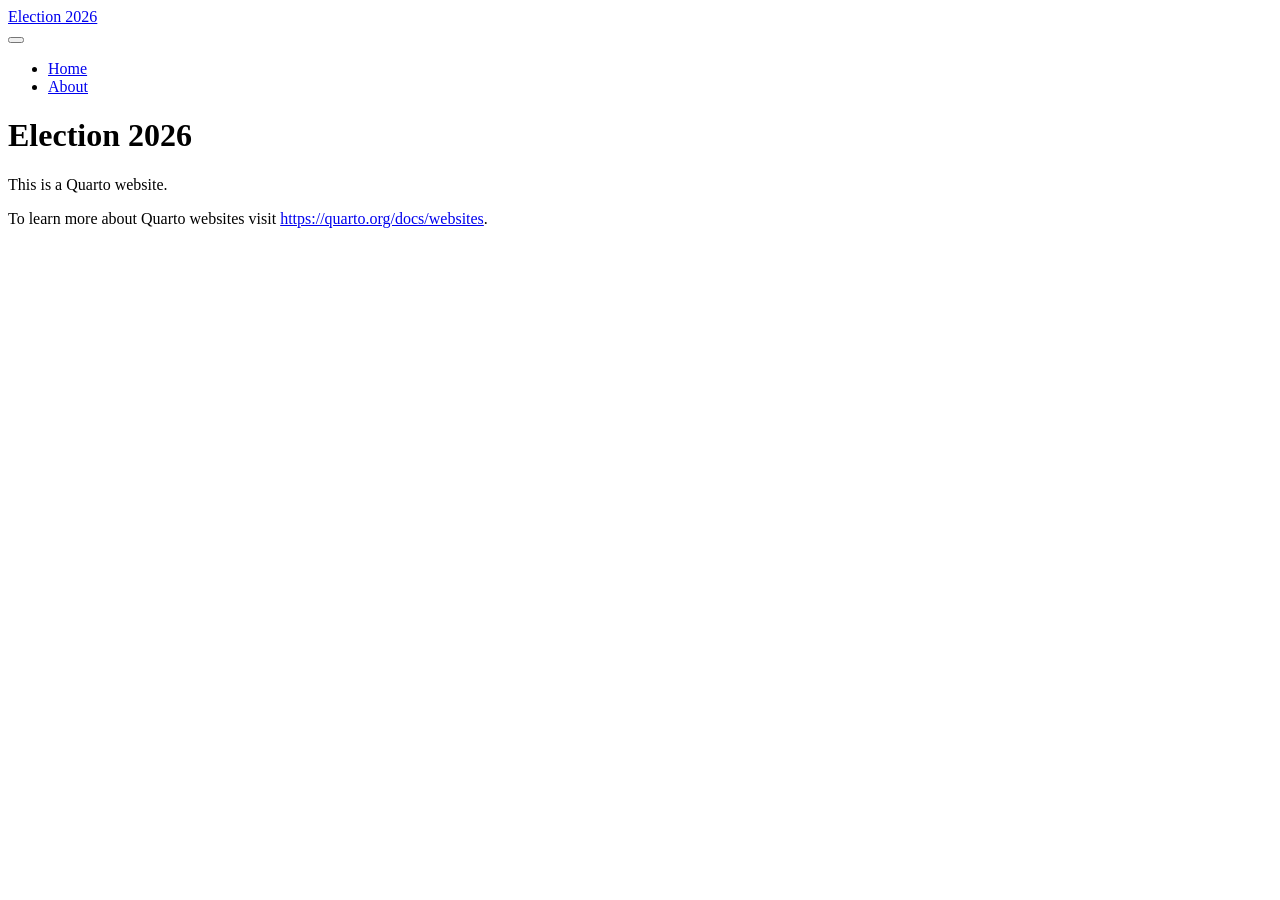
==== index.html @ 60c67c18 "Built site for gh-pages" ====
<!DOCTYPE html>
<html xmlns="http://www.w3.org/1999/xhtml" lang="en" xml:lang="en"><head>

<meta charset="utf-8">
<meta name="generator" content="quarto-1.10.19">

<meta name="viewport" content="width=device-width, initial-scale=1.0, user-scalable=yes">


<title>Election 2026</title>
<style>
/* Default styles provided by pandoc.
** See https://pandoc.org/MANUAL.html#variables-for-html for config info.
*/
span.smallcaps{font-variant: small-caps;}
div.columns{display: flex; gap: 1.5em;}
div.column{flex: auto;}
@media screen {
div.columns{gap: min(4vw, 1.5em);}
div.column{overflow-x: auto;}
}
div.hanging-indent{margin-left: 1.5em; text-indent: -1.5em;}
ul.task-list{list-style: none;}
ul.task-list li input[type="checkbox"] {
  width: 0.8em;
  margin: 0 0.8em 0.2em -1em; /* quarto-specific, see https://github.com/quarto-dev/quarto-cli/issues/4556 */ 
  vertical-align: middle;
}
</style>


<script src="site_libs/quarto-nav/quarto-nav.js"></script>
<script src="site_libs/quarto-nav/headroom.min.js"></script>
<script src="site_libs/clipboard/clipboard.min.js"></script>
<script src="site_libs/quarto-search/autocomplete.umd.js"></script>
<script src="site_libs/quarto-search/fuse.min.js"></script>
<script src="site_libs/quarto-search/quarto-search.js"></script>
<meta name="quarto:offset" content="./">
<script src="site_libs/quarto-html/quarto.js" type="module"></script>
<script src="site_libs/quarto-html/tabsets/tabsets.js" type="module"></script>
<script src="site_libs/quarto-html/popper.min.js"></script>
<script src="site_libs/quarto-html/tippy.umd.min.js"></script>
<script src="site_libs/quarto-html/anchor.min.js"></script>
<link href="site_libs/quarto-html/tippy.css" rel="stylesheet">
<link href="site_libs/quarto-html/quarto-syntax-highlighting-bf27225e3a48a9273f3daa8f8e829971.css" rel="stylesheet" id="quarto-text-highlighting-styles">
<script src="site_libs/bootstrap/bootstrap.min.js"></script>
<link href="site_libs/bootstrap/bootstrap-icons.css" rel="stylesheet">
<link href="site_libs/bootstrap/bootstrap-977607561cd60f84a551947bb62c3781.min.css" rel="stylesheet" append-hash="true" id="quarto-bootstrap" data-mode="light">
<script id="quarto-search-options" type="application/json">{
  "location": "navbar",
  "copy-button": false,
  "collapse-after": 3,
  "panel-placement": "end",
  "type": "overlay",
  "limit": 50,
  "keyboard-shortcut": [
    "f",
    "/",
    "s"
  ],
  "show-item-context": false,
  "language": {
    "search-no-results-text": "No results",
    "search-matching-documents-text": "matching documents",
    "search-copy-link-title": "Copy link to search",
    "search-hide-matches-text": "Hide additional matches",
    "search-more-match-text": "more match in this document",
    "search-more-matches-text": "more matches in this document",
    "search-clear-button-title": "Clear",
    "search-text-placeholder": "",
    "search-detached-cancel-button-title": "Cancel",
    "search-submit-button-title": "Submit",
    "search-label": "Search"
  }
}</script>


<link rel="stylesheet" href="styles.css">
</head>

<body class="nav-fixed quarto-light">

<div id="quarto-search-results"></div>
  <header id="quarto-header" class="headroom fixed-top">
    <nav class="navbar navbar-expand-lg " data-bs-theme="dark">
      <div class="navbar-container container-fluid">
      <div class="navbar-brand-container mx-auto">
    <a class="navbar-brand" href="./index.html">
    <span class="navbar-title">Election 2026</span>
    </a>
  </div>
            <div id="quarto-search" class="" title="Search"></div>
          <button class="navbar-toggler" type="button" data-bs-toggle="collapse" data-bs-target="#navbarCollapse" aria-controls="navbarCollapse" role="menu" aria-expanded="false" aria-label="Toggle navigation" onclick="if (window.quartoToggleHeadroom) { window.quartoToggleHeadroom(); }">
  <span class="navbar-toggler-icon"></span>
</button>
          <div class="collapse navbar-collapse" id="navbarCollapse">
            <ul class="navbar-nav navbar-nav-scroll me-auto">
  <li class="nav-item">
    <a class="nav-link active" href="./index.html" aria-current="page"> 
<span class="menu-text">Home</span></a>
  </li>  
  <li class="nav-item">
    <a class="nav-link" href="./about.html"> 
<span class="menu-text">About</span></a>
  </li>  
</ul>
          </div> <!-- /navcollapse -->
            <div class="quarto-navbar-tools">
</div>
      </div> <!-- /container-fluid -->
    </nav>
</header>
<!-- content -->
<div id="quarto-content" class="quarto-container page-columns page-rows-contents page-layout-article page-navbar">
<!-- sidebar -->
<!-- margin-sidebar -->
    <div id="quarto-margin-sidebar" class="sidebar margin-sidebar zindex-bottom">
        
    </div>
<!-- main -->
<main class="content" id="quarto-document-content">

<header id="title-block-header" class="quarto-title-block default">
<div class="quarto-title">
<h1 class="title">Election 2026</h1>
</div>



<div class="quarto-title-meta">

    
  
    
  </div>
  


</header>


<p>This is a Quarto website.</p>
<p>To learn more about Quarto websites visit <a href="https://quarto.org/docs/websites" class="uri">https://quarto.org/docs/websites</a>.</p>



</main> <!-- /main -->
<script id="quarto-html-after-body" type="application/javascript">
  window.document.addEventListener("DOMContentLoaded", function (event) {
    const icon = "";
    const anchorJS = new window.AnchorJS();
    anchorJS.options = {
      placement: 'right',
      icon: icon
    };
    anchorJS.add('.anchored');
    const isCodeAnnotation = (el) => {
      for (const clz of el.classList) {
        if (clz.startsWith('code-annotation-')) {                     
          return true;
        }
      }
      return false;
    }
    const onCopySuccess = function(e) {
      // button target
      const button = e.trigger;
      // don't keep focus
      button.blur();
      // flash "checked"
      button.classList.add('code-copy-button-checked');
      var currentTitle = button.getAttribute("title");
      button.setAttribute("title", "Copied!");
      let tooltip;
      if (window.bootstrap) {
        button.setAttribute("data-bs-toggle", "tooltip");
        button.setAttribute("data-bs-placement", "left");
        button.setAttribute("data-bs-title", "Copied!");
        tooltip = new bootstrap.Tooltip(button, 
          { trigger: "manual", 
            customClass: "code-copy-button-tooltip",
            offset: [0, -8]});
        tooltip.show();    
      }
      setTimeout(function() {
        if (tooltip) {
          tooltip.hide();
          button.removeAttribute("data-bs-title");
          button.removeAttribute("data-bs-toggle");
          button.removeAttribute("data-bs-placement");
        }
        button.setAttribute("title", currentTitle);
        button.classList.remove('code-copy-button-checked');
      }, 1000);
      // clear code selection
      e.clearSelection();
    }
    const getTextToCopy = function(trigger) {
      const outerScaffold = trigger.parentElement.cloneNode(true);
      const codeEl = outerScaffold.querySelector('code');
      for (const childEl of codeEl.children) {
        if (isCodeAnnotation(childEl)) {
          childEl.remove();
        }
      }
      return codeEl.innerText;
    }
    const clipboard = new window.ClipboardJS('.code-copy-button:not([data-in-quarto-modal])', {
      text: getTextToCopy
    });
    clipboard.on('success', onCopySuccess);
    if (window.document.getElementById('quarto-embedded-source-code-modal')) {
      const clipboardModal = new window.ClipboardJS('.code-copy-button[data-in-quarto-modal]', {
        text: getTextToCopy,
        container: window.document.getElementById('quarto-embedded-source-code-modal')
      });
      clipboardModal.on('success', onCopySuccess);
    }
      var localhostRegex = new RegExp(/^(?:http|https):\/\/localhost\:?[0-9]*\//);
      var mailtoRegex = new RegExp(/^mailto:/);
        var filterRegex = new RegExp('/' + window.location.host + '/');
      var isInternal = (href) => {
          return filterRegex.test(href) || localhostRegex.test(href) || mailtoRegex.test(href);
      }
      // Inspect non-navigation links and adorn them if external
     var links = window.document.querySelectorAll('a[href]:not(.nav-link):not(.navbar-brand):not(.toc-action):not(.sidebar-link):not(.sidebar-item-toggle):not(.pagination-link):not(.no-external):not([aria-hidden]):not(.dropdown-item):not(.quarto-navigation-tool):not(.about-link)');
      for (var i=0; i<links.length; i++) {
        const link = links[i];
        if (!isInternal(link.href)) {
          // undo the damage that might have been done by quarto-nav.js in the case of
          // links that we want to consider external
          if (link.dataset.originalHref !== undefined) {
            link.href = link.dataset.originalHref;
          }
        }
      }
    function tippyHover(el, contentFn, onTriggerFn, onUntriggerFn) {
      const config = {
        allowHTML: true,
        maxWidth: 500,
        delay: 100,
        arrow: false,
        appendTo: function(el) {
            return el.parentElement;
        },
        interactive: true,
        interactiveBorder: 10,
        theme: 'quarto',
        placement: 'bottom-start',
      };
      if (contentFn) {
        config.content = contentFn;
      }
      if (onTriggerFn) {
        config.onTrigger = onTriggerFn;
      }
      if (onUntriggerFn) {
        config.onUntrigger = onUntriggerFn;
      }
      window.tippy(el, config); 
    }
    const noterefs = window.document.querySelectorAll('a[role="doc-noteref"]');
    for (var i=0; i<noterefs.length; i++) {
      const ref = noterefs[i];
      tippyHover(ref, function() {
        // use id or data attribute instead here
        let href = ref.getAttribute('data-footnote-href') || ref.getAttribute('href');
        try { href = new URL(href).hash; } catch {}
        const id = href.replace(/^#\/?/, "");
        const note = window.document.getElementById(id);
        if (note) {
          return note.innerHTML;
        } else {
          return "";
        }
      });
    }
    const xrefs = window.document.querySelectorAll('a.quarto-xref');
    const processXRef = (id, note) => {
      // Strip column container classes
      const stripColumnClz = (el) => {
        el.classList.remove("page-full", "page-columns");
        if (el.children) {
          for (const child of el.children) {
            stripColumnClz(child);
          }
        }
      }
      stripColumnClz(note)
      if (id === null || id.startsWith('sec-')) {
        // Special case sections, only their first couple elements
        const container = document.createElement("div");
        if (note.children && note.children.length > 2) {
          container.appendChild(note.children[0].cloneNode(true));
          for (let i = 1; i < note.children.length; i++) {
            const child = note.children[i];
            if (child.tagName === "P" && child.innerText === "") {
              continue;
            } else {
              container.appendChild(child.cloneNode(true));
              break;
            }
          }
          if (window.Quarto?.typesetMath) {
            window.Quarto.typesetMath(container);
          }
          return container.innerHTML
        } else {
          if (window.Quarto?.typesetMath) {
            window.Quarto.typesetMath(note);
          }
          return note.innerHTML;
        }
      } else {
        // Remove any anchor links if they are present
        const anchorLink = note.querySelector('a.anchorjs-link');
        if (anchorLink) {
          anchorLink.remove();
        }
        if (window.Quarto?.typesetMath) {
          window.Quarto.typesetMath(note);
        }
        if (note.classList.contains("callout")) {
          return note.outerHTML;
        } else {
          return note.innerHTML;
        }
      }
    }
    for (var i=0; i<xrefs.length; i++) {
      const xref = xrefs[i];
      tippyHover(xref, undefined, function(instance) {
        instance.disable();
        let url = xref.getAttribute('href');
        let hash = undefined; 
        if (url.startsWith('#')) {
          hash = url;
        } else {
          try { hash = new URL(url).hash; } catch {}
        }
        if (hash) {
          const id = hash.replace(/^#\/?/, "");
          const note = window.document.getElementById(id);
          if (note !== null) {
            try {
              const html = processXRef(id, note.cloneNode(true));
              instance.setContent(html);
            } finally {
              instance.enable();
              instance.show();
            }
          } else {
            // See if we can fetch this
            fetch(url.split('#')[0])
            .then(res => res.text())
            .then(html => {
              const parser = new DOMParser();
              const htmlDoc = parser.parseFromString(html, "text/html");
              const note = htmlDoc.getElementById(id);
              if (note !== null) {
                const html = processXRef(id, note);
                instance.setContent(html);
              } 
            }).finally(() => {
              instance.enable();
              instance.show();
            });
          }
        } else {
          // See if we can fetch a full url (with no hash to target)
          // This is a special case and we should probably do some content thinning / targeting
          fetch(url)
          .then(res => res.text())
          .then(html => {
            const parser = new DOMParser();
            const htmlDoc = parser.parseFromString(html, "text/html");
            const note = htmlDoc.querySelector('main.content');
            if (note !== null) {
              // This should only happen for chapter cross references
              // (since there is no id in the URL)
              // remove the first header
              if (note.children.length > 0 && note.children[0].tagName === "HEADER") {
                note.children[0].remove();
              }
              const html = processXRef(null, note);
              instance.setContent(html);
            } 
          }).finally(() => {
            instance.enable();
            instance.show();
          });
        }
      }, function(instance) {
      });
    }
        let selectedAnnoteEl;
        const selectorForAnnotation = ( cell, annotation) => {
          let cellAttr = 'data-code-cell="' + cell + '"';
          let lineAttr = 'data-code-annotation="' +  annotation + '"';
          const selector = 'span[' + cellAttr + '][' + lineAttr + ']';
          return selector;
        }
        const selectCodeLines = (annoteEl) => {
          const doc = window.document;
          const targetCell = annoteEl.getAttribute("data-target-cell");
          const targetAnnotation = annoteEl.getAttribute("data-target-annotation");
          const annoteSpan = window.document.querySelector(selectorForAnnotation(targetCell, targetAnnotation));
          const lines = annoteSpan.getAttribute("data-code-lines").split(",");
          const lineIds = lines.map((line) => {
            return targetCell + "-" + line;
          })
          let top = null;
          let height = null;
          let parent = null;
          if (lineIds.length > 0) {
              //compute the position of the single el (top and bottom and make a div)
              const el = window.document.getElementById(lineIds[0]);
              top = el.offsetTop;
              height = el.offsetHeight;
              parent = el.parentElement.parentElement;
            if (lineIds.length > 1) {
              const lastEl = window.document.getElementById(lineIds[lineIds.length - 1]);
              const bottom = lastEl.offsetTop + lastEl.offsetHeight;
              height = bottom - top;
            }
            if (top !== null && height !== null && parent !== null) {
              // cook up a div (if necessary) and position it 
              let div = window.document.getElementById("code-annotation-line-highlight");
              if (div === null) {
                div = window.document.createElement("div");
                div.setAttribute("id", "code-annotation-line-highlight");
                div.style.position = 'absolute';
                parent.appendChild(div);
              }
              div.style.top = top - 2 + "px";
              div.style.height = height + 4 + "px";
              div.style.left = 0;
              let gutterDiv = window.document.getElementById("code-annotation-line-highlight-gutter");
              if (gutterDiv === null) {
                gutterDiv = window.document.createElement("div");
                gutterDiv.setAttribute("id", "code-annotation-line-highlight-gutter");
                gutterDiv.style.position = 'absolute';
                const codeCell = window.document.getElementById(targetCell);
                const gutter = codeCell.querySelector('.code-annotation-gutter');
                gutter.appendChild(gutterDiv);
              }
              gutterDiv.style.top = top - 2 + "px";
              gutterDiv.style.height = height + 4 + "px";
            }
            selectedAnnoteEl = annoteEl;
          }
        };
        const unselectCodeLines = () => {
          const elementsIds = ["code-annotation-line-highlight", "code-annotation-line-highlight-gutter"];
          elementsIds.forEach((elId) => {
            const div = window.document.getElementById(elId);
            if (div) {
              div.remove();
            }
          });
          selectedAnnoteEl = undefined;
        };
          // Handle positioning of the toggle
      window.addEventListener(
        "resize",
        throttle(() => {
          elRect = undefined;
          if (selectedAnnoteEl) {
            selectCodeLines(selectedAnnoteEl);
          }
        }, 10)
      );
      function throttle(fn, ms) {
      let throttle = false;
      let timer;
        return (...args) => {
          if(!throttle) { // first call gets through
              fn.apply(this, args);
              throttle = true;
          } else { // all the others get throttled
              if(timer) clearTimeout(timer); // cancel #2
              timer = setTimeout(() => {
                fn.apply(this, args);
                timer = throttle = false;
              }, ms);
          }
        };
      }
        // Attach click handler to the DT
        const annoteDls = window.document.querySelectorAll('dt[data-target-cell]');
        for (const annoteDlNode of annoteDls) {
          annoteDlNode.addEventListener('click', (event) => {
            const clickedEl = event.target;
            if (clickedEl !== selectedAnnoteEl) {
              unselectCodeLines();
              const activeEl = window.document.querySelector('dt[data-target-cell].code-annotation-active');
              if (activeEl) {
                activeEl.classList.remove('code-annotation-active');
              }
              selectCodeLines(clickedEl);
              clickedEl.classList.add('code-annotation-active');
            } else {
              // Unselect the line
              unselectCodeLines();
              clickedEl.classList.remove('code-annotation-active');
            }
          });
        }
    const findCites = (el) => {
      const parentEl = el.parentElement;
      if (parentEl) {
        const cites = parentEl.dataset.cites;
        if (cites) {
          return {
            el,
            cites: cites.split(' ')
          };
        } else {
          return findCites(el.parentElement)
        }
      } else {
        return undefined;
      }
    };
    var bibliorefs = window.document.querySelectorAll('a[role="doc-biblioref"]');
    for (var i=0; i<bibliorefs.length; i++) {
      const ref = bibliorefs[i];
      const citeInfo = findCites(ref);
      if (citeInfo) {
        tippyHover(citeInfo.el, function() {
          var popup = window.document.createElement('div');
          citeInfo.cites.forEach(function(cite) {
            var citeDiv = window.document.createElement('div');
            citeDiv.classList.add('hanging-indent');
            citeDiv.classList.add('csl-entry');
            var biblioDiv = window.document.getElementById('ref-' + cite);
            if (biblioDiv) {
              citeDiv.innerHTML = biblioDiv.innerHTML;
            }
            popup.appendChild(citeDiv);
          });
          return popup.innerHTML;
        });
      }
    }
  });
  </script>
</div> <!-- /content -->




</body></html>
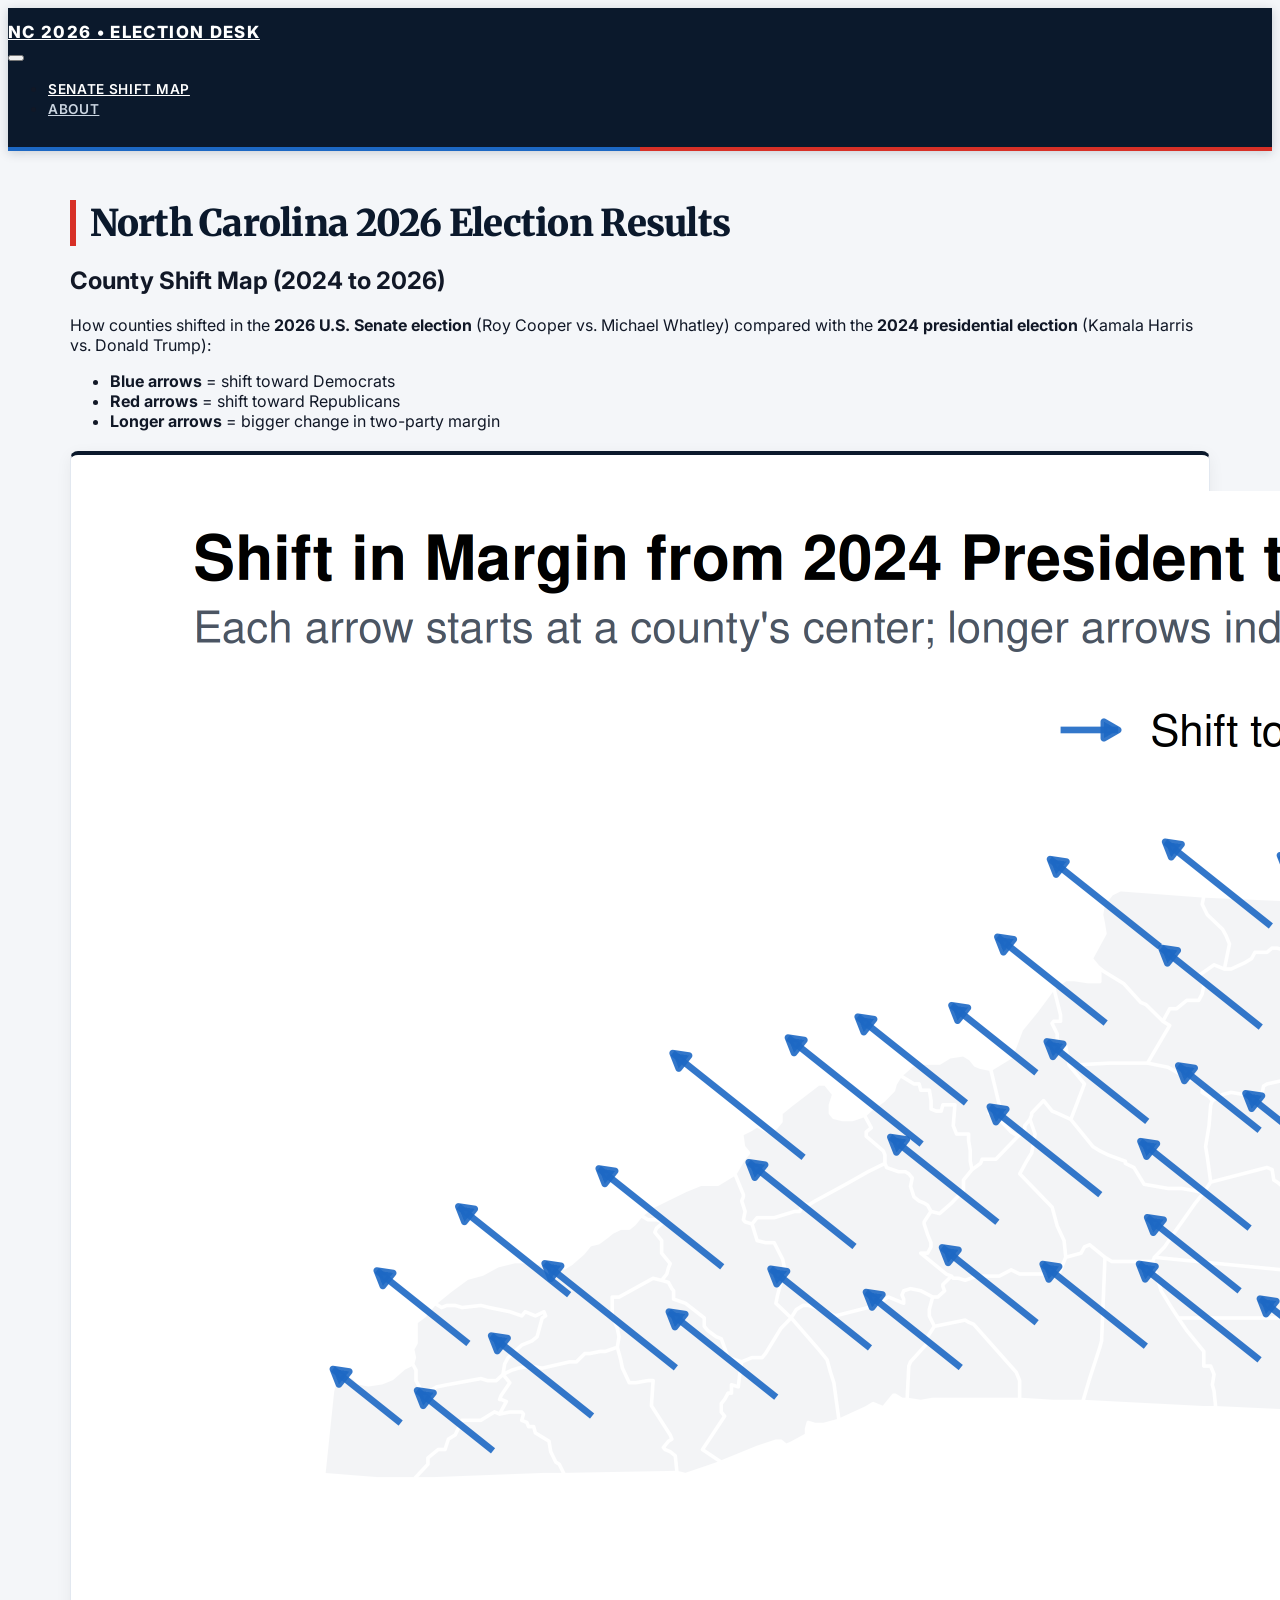
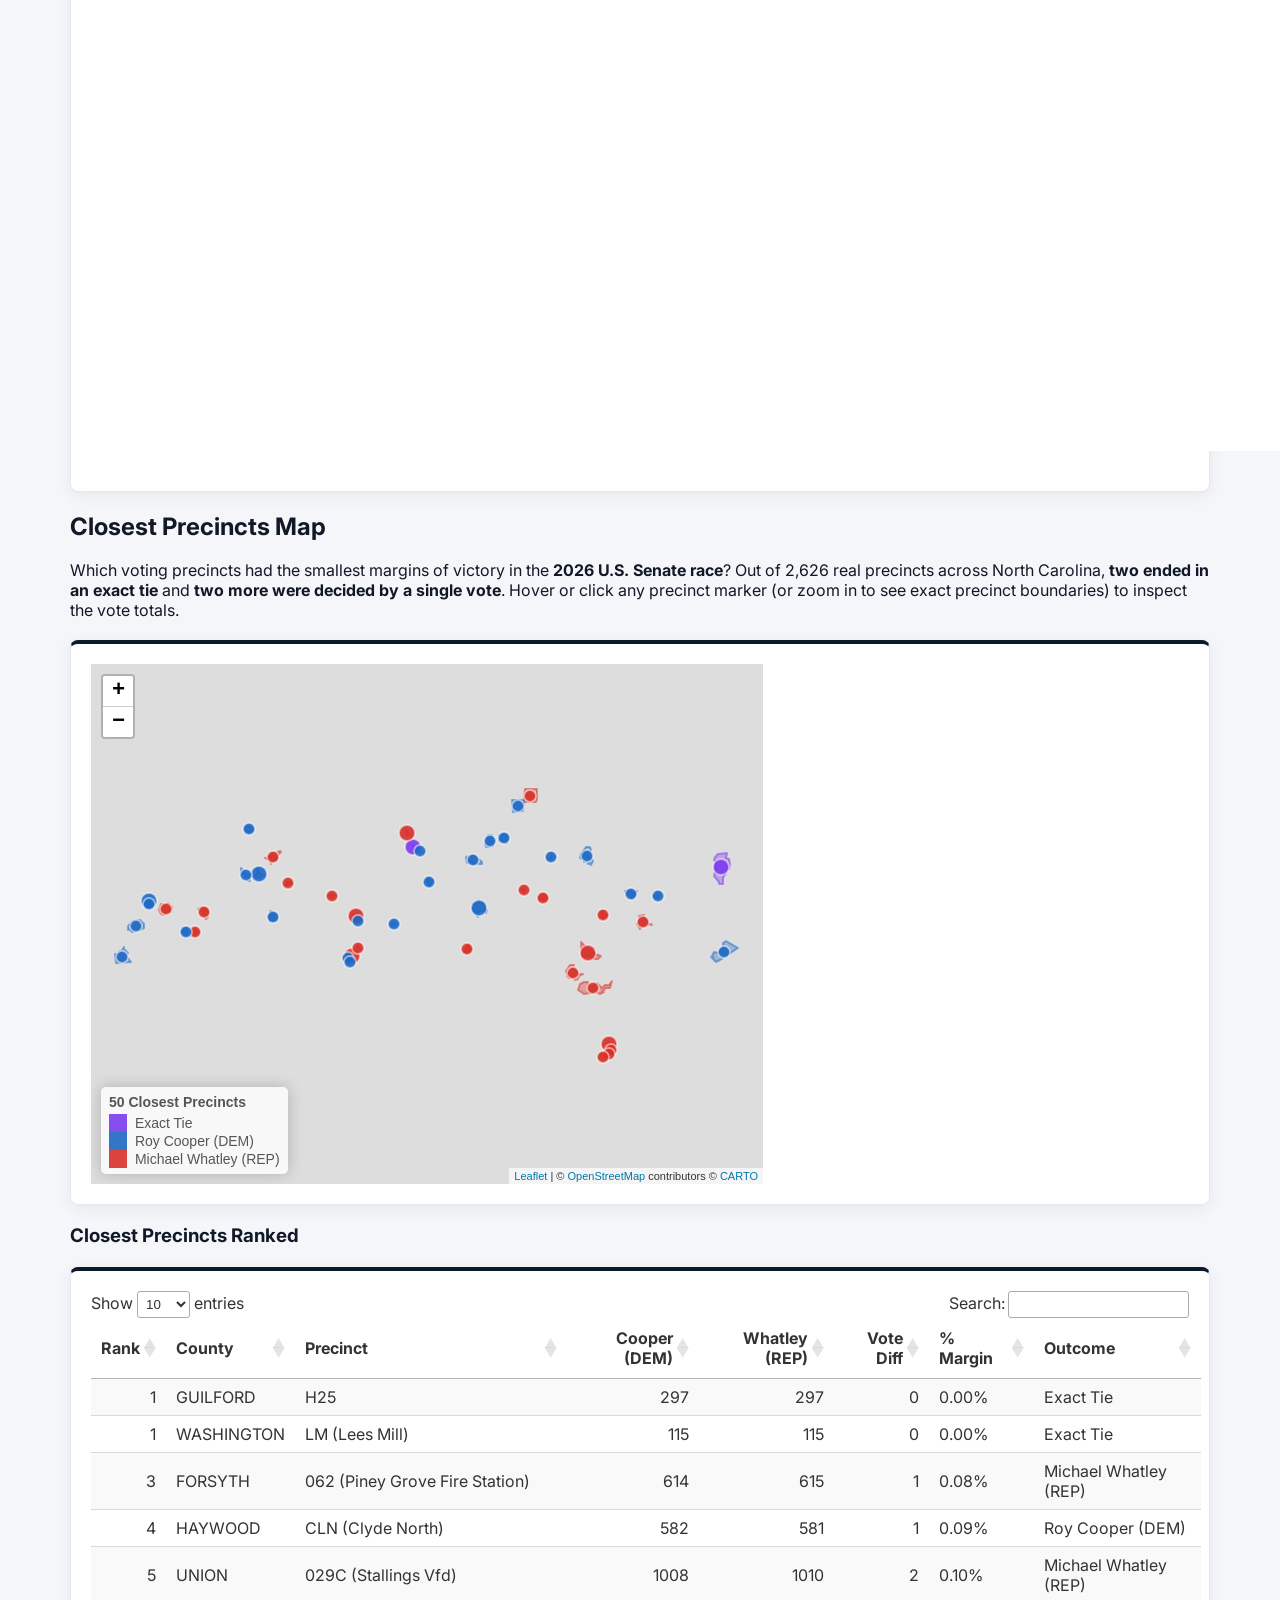
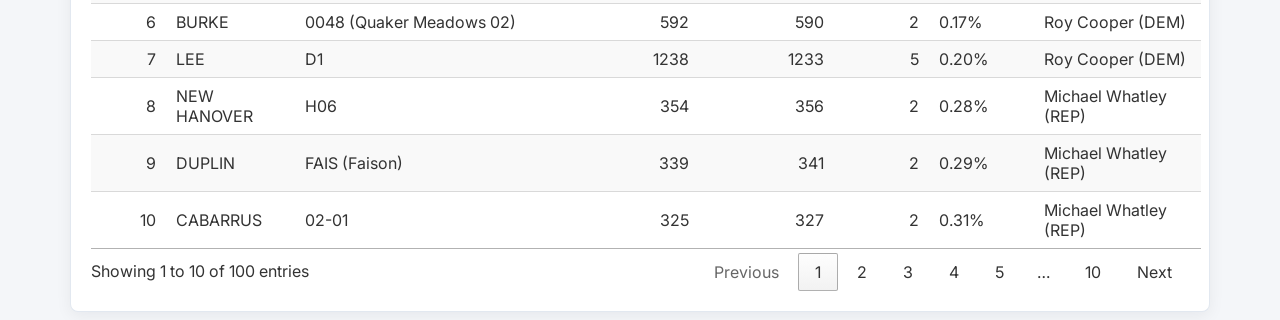
==== commit b40949df: "Built site for gh-pages" ====
--- a/index.html
+++ b/index.html
@@ -7,7 +7,7 @@
 <meta name="viewport" content="width=device-width, initial-scale=1.0, user-scalable=yes">
 
 
-<title>Election 2026</title>
+<title>North Carolina 2026 Election Results – NC 2026 • ELECTION DESK</title>
 <style>
 /* Default styles provided by pandoc.
 ** See https://pandoc.org/MANUAL.html#variables-for-html for config info.
@@ -73,6 +73,25 @@
     "search-label": "Search"
   }
 }</script>
+<script src="site_libs/htmlwidgets-1.6.4/htmlwidgets.js"></script>
+<script src="site_libs/jquery-3.6.0/jquery-3.6.0.min.js"></script>
+<link href="site_libs/leaflet-1.3.1/leaflet.css" rel="stylesheet">
+<script src="site_libs/leaflet-1.3.1/leaflet.js"></script>
+<link href="site_libs/leafletfix-1.0.0/leafletfix.css" rel="stylesheet">
+<script src="site_libs/proj4-2.6.2/proj4.min.js"></script>
+<script src="site_libs/Proj4Leaflet-1.0.1/proj4leaflet.js"></script>
+<link href="site_libs/rstudio_leaflet-1.3.1/rstudio_leaflet.css" rel="stylesheet">
+<script src="site_libs/leaflet-binding-2.2.3/leaflet.js"></script>
+<script src="site_libs/leaflet-providers-3.0.0/leaflet-providers.js"></script>
+<script src="site_libs/leaflet-providers-plugin-2.2.3/leaflet-providers-plugin.js"></script>
+<link href="site_libs/htmltools-fill-0.5.9/fill.css" rel="stylesheet">
+<link href="site_libs/datatables-css-0.0.0/datatables-crosstalk.css" rel="stylesheet">
+<script src="site_libs/datatables-binding-0.34.0/datatables.js"></script>
+<link href="site_libs/dt-core-1.13.6/css/jquery.dataTables.min.css" rel="stylesheet">
+<link href="site_libs/dt-core-1.13.6/css/jquery.dataTables.extra.css" rel="stylesheet">
+<script src="site_libs/dt-core-1.13.6/js/jquery.dataTables.min.js"></script>
+<link href="site_libs/crosstalk-1.2.2/css/crosstalk.min.css" rel="stylesheet">
+<script src="site_libs/crosstalk-1.2.2/js/crosstalk.min.js"></script>
 
 
 <link rel="stylesheet" href="styles.css">
@@ -86,7 +105,7 @@
       <div class="navbar-container container-fluid">
       <div class="navbar-brand-container mx-auto">
     <a class="navbar-brand" href="./index.html">
-    <span class="navbar-title">Election 2026</span>
+    <span class="navbar-title">NC 2026 • ELECTION DESK</span>
     </a>
   </div>
             <div id="quarto-search" class="" title="Search"></div>
@@ -97,7 +116,7 @@
             <ul class="navbar-nav navbar-nav-scroll me-auto">
   <li class="nav-item">
     <a class="nav-link active" href="./index.html" aria-current="page"> 
-<span class="menu-text">Home</span></a>
+<span class="menu-text">Senate Shift Map</span></a>
   </li>  
   <li class="nav-item">
     <a class="nav-link" href="./about.html"> 
@@ -111,23 +130,21 @@
     </nav>
 </header>
 <!-- content -->
-<div id="quarto-content" class="quarto-container page-columns page-rows-contents page-layout-article page-navbar">
+<div id="quarto-content" class="quarto-container page-columns page-rows-contents page-layout-full page-navbar">
 <!-- sidebar -->
 <!-- margin-sidebar -->
-    <div id="quarto-margin-sidebar" class="sidebar margin-sidebar zindex-bottom">
-        
-    </div>
+    
 <!-- main -->
-<main class="content" id="quarto-document-content">
+<main class="content column-page" id="quarto-document-content">
 
 <header id="title-block-header" class="quarto-title-block default">
 <div class="quarto-title">
-<h1 class="title">Election 2026</h1>
-</div>
-
-
-
-<div class="quarto-title-meta">
+<h1 class="title">North Carolina 2026 Election Results</h1>
+</div>
+
+
+
+<div class="quarto-title-meta column-page">
 
     
   
@@ -139,10 +156,45 @@
 </header>
 
 
-<p>This is a Quarto website.</p>
-<p>To learn more about Quarto websites visit <a href="https://quarto.org/docs/websites" class="uri">https://quarto.org/docs/websites</a>.</p>
-
-
+<section id="county-shift-map-2024-to-2026" class="level2">
+<h2 class="anchored" data-anchor-id="county-shift-map-2024-to-2026">County Shift Map (2024 to 2026)</h2>
+<p>How counties shifted in the <strong>2026 U.S. Senate election</strong> (Roy Cooper vs.&nbsp;Michael Whatley) compared with the <strong>2024 presidential election</strong> (Kamala Harris vs.&nbsp;Donald Trump):</p>
+<ul>
+<li><strong>Blue arrows</strong> = shift toward Democrats</li>
+<li><strong>Red arrows</strong> = shift toward Republicans</li>
+<li><strong>Longer arrows</strong> = bigger change in two-party margin</li>
+</ul>
+<div class="cell">
+<div class="cell-output-display">
+<div>
+<figure class="figure">
+<p><img src="index_files/figure-html/nc-shift-map-1.png" class="img-fluid figure-img" width="3000"></p>
+</figure>
+</div>
+</div>
+</div>
+</section>
+<section id="closest-precincts-map" class="level2">
+<h2 class="anchored" data-anchor-id="closest-precincts-map">Closest Precincts Map</h2>
+<p>Which voting precincts had the smallest margins of victory in the <strong>2026 U.S. Senate race</strong>? Out of 2,626 real precincts across North Carolina, <strong>two ended in an exact tie</strong> and <strong>two more were decided by a single vote</strong>. Hover or click any precinct marker (or zoom in to see exact precinct boundaries) to inspect the vote totals.</p>
+<div class="cell">
+<div class="cell-output-display">
+<div id="htmlwidget-26d89433099b30a7ca0c" style="width:672px;height:520px;" class="leaflet html-widget"></div>
+<script type="application/json" data-for="htmlwidget-26d89433099b30a7ca0c">{"x":{"options":{"crs":{"crsClass":"L.CRS.EPSG3857","code":null,"proj4def":null,"projectedBounds":null,"options":{}}},"calls":[{"method":"addProviderTiles","args":["CartoDB.Positron",null,null,{"errorTileUrl":"","noWrap":false,"detectRetina":false}]},{"method":"addPolygons","args":[[[[{"lng":[-79.99439699102095,-79.9947039909125,-79.99481899109074,-79.99373699146554,-79.99298199124526,-79.99319399120462,-79.99331599166491,-79.99696099156742,-80.00006099060244,-80.00136099119902,-80.00151699109772,-80.00289399084815,-80.00302899146035,-80.00450699082924,-80.00453899091707,-80.00765099162648,-80.00994099161207,-80.01058599069896,-80.01102799115085,-80.01134999093929,-80.01135899112877,-80.01151299128274,-80.01172099113525,-80.01201999122912,-80.01217699083774,-80.012757991466,-80.01287699063214,-80.01409799144676,-80.014437991405,-80.01595499168167,-80.01649399120893,-80.01706899129164,-80.01825699113311,-80.01861199125649,-80.01892299133331,-80.01993299125718,-80.02014899155841,-80.02025799155074,-80.02033899146366,-80.02040599139754,-80.02043599145635,-80.02042699133352,-80.02022699148471,-80.01979899152751,-80.01963599093129,-80.01923799136331,-80.01923999061823,-80.01904199100358,-80.01885099076603,-80.01871999094746,-80.01871799157016,-80.01871099103236,-80.01872299125094,-80.01876599070795,-80.01885199156628,-80.01897599128327,-80.01945799093428,-80.01960199132839,-80.01992299097404,-80.01997599066686,-80.02005599166395,-80.02007299167002,-80.02030199120435,-80.02069399086467,-80.02079599121332,-80.02084099099771,-80.0208559916726,-80.02084799138278,-80.02082799115732,-80.02079899143453,-80.02067499132278,-80.02052499124363,-80.02022299146428,-80.01892599146602,-80.01887199090237,-80.01780099109261,-80.01786299116483,-80.01817199165967,-80.01848199113186,-80.01887099143676,-80.01908099063259,-80.0225169907803,-80.02347399162919,-80.02417099086884,-80.02418199076129,-80.0242629908109,-80.02423899168636,-80.02233899085992,-80.02238599153425,-80.02275399085704,-80.02433699140876,-80.02485499123571,-80.02464899165004,-80.0245169913743,-80.02437399086966,-80.02430599145498,-80.02422299130613,-80.02417899101081,-80.0238009913252,-80.02303099075357,-80.02229099082754,-80.02155299158285,-80.02068999149172,-80.02043399123036,-80.02001799133947,-80.01942599122265,-80.01910599166212,-80.01884999113796,-80.01854599063235,-80.0180979909164,-80.01777099075707,-80.01740999072805,-80.01659399121756,-80.01587399087613,-80.01556999146096,-80.01521899153443,-80.01425899072899,-80.01364799132331,-80.0128619911151,-80.01198199098631,-80.01133399082728,-80.01101299091248,-80.00995099080681,-80.00980099085244,-80.00916199143494,-80.0080709914577,-80.00779299142535,-80.00722299160803,-80.00633299143431,-80.00497299063171,-80.00445499164118,-80.00305999110563,-80.00254199137358,-80.00218799169053,-80.00181699156913,-80.00137399124092,-80.00119399164957,-80.00115299115978,-80.0008969907399,-80.00067299060569,-80.00036899066957,-79.99996899170304,-79.99994899156735,-80.00041099119588,-80.00012299091013,-79.99977099115225,-79.99979599109321,-79.99978899111473,-79.99951999154796,-79.99851199143988,-79.99730599079969,-79.99728399160918,-79.99688399120177,-79.99618599102641,-79.9958069912377,-79.99456499060072,-79.99439699102095],"lat":[36.02934399974883,36.02906500028516,36.02842200028088,36.02600099998557,36.02341400000233,36.02065600008688,36.01641700032104,36.01603600000045,36.01383600039088,36.01353600010328,36.01357500026273,36.01393399992064,36.01389200008243,36.01343799998874,36.01342900047148,36.01222799987097,36.0126260005045,36.01182400017755,36.01182400009844,36.01182400034359,36.01183700031068,36.01204899987755,36.01233699977913,36.0127639997588,36.01294899996879,36.01390099964502,36.01413300012566,36.01616800021428,36.01673299968989,36.01924799984508,36.02012799993164,36.02107400007237,36.02285399971123,36.0233349999669,36.02362699972021,36.02439499998309,36.02469200035981,36.02486800049699,36.02507099963962,36.02532800046055,36.02587100029933,36.0259340004231,36.02696099962257,36.0290530004516,36.02984900036672,36.03179500023872,36.03183000027843,36.03278600019455,36.03375200051896,36.0345660002517,36.03466500023639,36.03491200041965,36.03509099994738,36.03525999974212,36.03548000019167,36.03574200009681,36.03656300029086,36.03679500031291,36.03732199971642,36.0374090003233,36.03753999992995,36.03756800042076,36.03799299964624,36.03882400032462,36.03910799973648,36.03930299985338,36.03945000003251,36.0396959996987,36.03984399971553,36.03996899967029,36.04033400021991,36.04059699979334,36.04091900016135,36.04217300016099,36.04222500040056,36.0432600000674,36.04327400017326,36.04334600044166,36.04339100026895,36.04341700018122,36.04344299974228,36.04348600000968,36.04351299977508,36.04434999969067,36.04464400022087,36.04686899975976,36.04738500019862,36.04978199991717,36.04983899990418,36.05025200012104,36.05203000045115,36.0538369999973,36.05390300036184,36.05397300028952,36.05407100010827,36.05413600024213,36.05421499973087,36.05426900023629,36.05409600021535,36.0536859998533,36.05340300014424,36.0528970002509,36.05226400000199,36.05200800026792,36.05152800007512,36.05082400045931,36.05036000025272,36.04984800051748,36.04956000038151,36.04919199975142,36.04894799967387,36.04867999974169,36.04816800047924,36.04771999975495,36.04751199977376,36.04718599979515,36.04651400005038,36.04596799967381,36.04475499998222,36.04385899974482,36.04345999981989,36.04343600023823,36.04321800037834,36.04318199966934,36.04303199976651,36.04285699978527,36.04286300021236,36.04284900018833,36.04265699977634,36.04224099986582,36.04189800028789,36.04130500031879,36.04109099972698,36.04092300048678,36.04074800034547,36.04047000042418,36.04029800029738,36.04018400043064,36.04008800015246,36.03995999976132,36.03984800025114,36.03976800027094,36.03960199963372,36.03944599967924,36.03884299979133,36.03785899983326,36.03578800008125,36.03534100027955,36.03494399997579,36.03433299976312,36.03272599997257,36.03269600017769,36.03202400002036,36.03085099980466,36.0302139998637,36.02964100022461,36.02934399974883]}]],[[{"lng":[-76.70343199118049,-76.70247899067076,-76.70232499146421,-76.69949599077843,-76.69887199170226,-76.69881399128697,-76.69875999073808,-76.69752199081563,-76.69743999133462,-76.69692199117981,-76.69678399139865,-76.6966359907106,-76.69434699079532,-76.69379799066935,-76.69336699070253,-76.69317999137166,-76.69255699155427,-76.69249099156988,-76.69247999095361,-76.69240599169072,-76.69113999091435,-76.69079599081782,-76.69078299091962,-76.69046899081843,-76.68739099081203,-76.68737499096807,-76.68610999151073,-76.6853099910515,-76.68522999148168,-76.68204699117122,-76.68474999065963,-76.68548699125648,-76.68607899139108,-76.68885399102854,-76.69059599112398,-76.69393599165485,-76.69486399075349,-76.69553399110917,-76.69572499149334,-76.69589499100536,-76.69593199163799,-76.69597399117335,-76.6960709906505,-76.6961789913063,-76.69625999116656,-76.69638699156322,-76.69652799107928,-76.69663399132962,-76.6967609909225,-76.69754899072926,-76.69791999172237,-76.69950099104875,-76.69968799168649,-76.69993299101998,-76.70007499143148,-76.70280599074179,-76.70266399118418,-76.70242699149119,-76.70219099077553,-76.70187199163414,-76.70153999081815,-76.70023799073591,-76.69892999127207,-76.69811799170888,-76.69740199133622,-76.697191991225,-76.69686099105917,-76.69654999171635,-76.6964979914078,-76.69621799167972,-76.69543999109787,-76.6918959916527,-76.69175399085233,-76.69158299126384,-76.69109499135418,-76.69056399142389,-76.69001299147017,-76.68948699065572,-76.68882699164463,-76.68797499079277,-76.68622199125345,-76.68546499131969,-76.68731099160898,-76.69600899159589,-76.69634799107607,-76.69658699122427,-76.70569999085193,-76.70669299147406,-76.70690999060747,-76.7083599915928,-76.70880899091149,-76.71048299161484,-76.71106099098982,-76.71066499149016,-76.70970399160839,-76.70849499119456,-76.70764499169194,-76.70678499101538,-76.70614899154396,-76.7058229913284,-76.70558599089688,-76.70549099066641,-76.70514099123871,-76.70476499094724,-76.70438099152348,-76.70400299068177,-76.70361999072236,-76.70328299146215,-76.70294699087947,-76.70248099079888,-76.7019749910383,-76.70187799100677,-76.70183199094781,-76.70137399152529,-76.70070499165837,-76.69992399162759,-76.69949099088544,-76.69929799076935,-76.69897599111611,-76.69834499141419,-76.69735099147057,-76.69715199119388,-76.69620599125436,-76.6956389915488,-76.6946909913236,-76.69453399106582,-76.69428099112206,-76.69419599091044,-76.69401199068885,-76.69364399143085,-76.69315899132819,-76.69316199109005,-76.69316299080187,-76.69331699162863,-76.69317499118318,-76.69305699079615,-76.69297499136729,-76.69285299111705,-76.69249499069498,-76.69121899090302,-76.69082899091777,-76.69022699119537,-76.68768399066973,-76.68750799082481,-76.68626799163546,-76.68559799149457,-76.68482399136153,-76.68480599075836,-76.68375099063232,-76.68118799104151,-76.679764991038,-76.67947999155078,-76.67924599115919,-76.67863099096435,-76.67762499086744,-76.67551899065326,-76.67407499144888,-76.67309499120114,-76.67117799108067,-76.67006399160223,-76.66870799113566,-76.66621999096569,-76.66518699160569,-76.66435199113867,-76.66281099143164,-76.66157899149155,-76.66003799080718,-76.65757199158037,-76.65603099127271,-76.65540799157874,-76.65478499164188,-76.6545939906235,-76.65340599134034,-76.65237199093693,-76.64924599108896,-76.64730999094499,-76.64208899151667,-76.63786099139786,-76.63518299092091,-76.63367699074293,-76.63149799074843,-76.62937999087177,-76.62801099125755,-76.62772599133811,-76.62463399133304,-76.62441799125389,-76.6215819912519,-76.61812499120938,-76.6163889909122,-76.61256199128285,-76.60621399141944,-76.60520999133962,-76.60493699135819,-76.60429799162451,-76.60365999161699,-76.60333999123583,-76.60302099091575,-76.60270199109461,-76.60238299108714,-76.6017439914375,-76.60110499153366,-76.60046699138383,-76.60013599075683,-76.59980499153821,-76.59914399069778,-76.59881299067611,-76.59848199134719,-76.59815099117661,-76.59649699073736,-76.59451299101647,-76.59285899120923,-76.59212399082553,-76.59191499094878,-76.59189599160229,-76.59173999096755,-76.59167399152898,-76.59153599123341,-76.59150299150031,-76.59141999128437,-76.59118199098057,-76.59082799086806,-76.59047399092709,-76.58976599120697,-76.58905699148632,-76.58834899159746,-76.58764099095967,-76.58693899115785,-76.58622499105076,-76.58587099135136,-76.58551699062998,-76.5848089906507,-76.58446199109243,-76.58411599082139,-76.58376999158773,-76.5830769914879,-76.58238399121332,-76.58169099075893,-76.58134499122467,-76.58099799122091,-76.58030499154722,-76.57961299095425,-76.5789199909257,-76.57857299170242,-76.57788099072009,-76.57753399136845,-76.57684099082513,-76.57614899153647,-76.57476299168673,-76.57406999154125,-76.57372399100593,-76.57303699140751,-76.57235599129127,-76.57201499075966,-76.57133399127683,-76.57065299132235,-76.57031299096361,-76.56997299160852,-76.56963199066767,-76.56929199100665,-76.56895099098729,-76.56861099134409,-76.56826999097882,-76.56816599157794,-76.56816599083493,-76.56816499107477,-76.56815599140214,-76.56815599098616,-76.56815699154716,-76.56815799110132,-76.56822999106313,-76.569385991247,-76.5699419906594,-76.57050299166463,-76.57078399151426,-76.57424799122319,-76.57242799127721,-76.5722499908978,-76.57042199074426,-76.56982299139948,-76.56835399156989,-76.56729899080366,-76.56699999135839,-76.56683699147568,-76.56673499139413,-76.5666299911299,-76.56627699073117,-76.56508799086754,-76.56462599137424,-76.56401299168095,-76.56365599062886,-76.56320199129149,-76.56042199111839,-76.55953399123629,-76.55860999155919,-76.55757599103367,-76.55721799067527,-76.55686199162794,-76.55664199099076,-76.55621799115663,-76.55587699124504,-76.55554999148228,-76.55530799124548,-76.5550899913051,-76.55480799133103,-76.55455499170482,-76.55358099156491,-76.55307699115644,-76.5529729906921,-76.55284199150211,-76.55235299157881,-76.55208199158807,-76.55164399124394,-76.55117799161792,-76.55053399103004,-76.55002699154048,-76.54954799142888,-76.5492819910199,-76.54911299126707,-76.54870399114557,-76.54831299075023,-76.54721899063932,-76.54673299160558,-76.54617799068176,-76.54567499097141,-76.54526699064508,-76.54378399138329,-76.54224299088997,-76.5420139911208,-76.54151899098646,-76.54144999064921,-76.54109099094934,-76.54082599063338,-76.54059499122555,-76.5404729909031,-76.53950499081978,-76.53946499156031,-76.53951499135421,-76.53968599114877,-76.53978099117511,-76.54002099088405,-76.54044899133538,-76.54052099089419,-76.54065599122013,-76.54082099109834,-76.54093299067812,-76.54093899116337,-76.54084199071255,-76.5407129909475,-76.54045599080972,-76.53903199155076,-76.53878799112968,-76.53865299080454,-76.53844199066306,-76.53828699078822,-76.53754599125179,-76.53717199062194,-76.53690599127614,-76.53677499150611,-76.53656999130141,-76.53634399083859,-76.53623199066186,-76.53615399079685,-76.53609399145769,-76.53598399171301,-76.53576799067292,-76.53559699169378,-76.53561999103866,-76.53573599169754,-76.53583799083957,-76.53590599091703,-76.53599599137138,-76.53603499159458,-76.53607099073956,-76.53609799160199,-76.53610699122922,-76.53614599096169,-76.53615399112859,-76.53619199063192,-76.53622099122042,-76.53621899131092,-76.53622899147665,-76.53631399103848,-76.53635399127784,-76.53637999118455,-76.53643299112517,-76.53652899068709,-76.53673299110952,-76.53708199153365,-76.53730599158976,-76.53772899157123,-76.53784299157262,-76.53777799161621,-76.53775499140451,-76.53774799169625,-76.53761499151834,-76.53756599169941,-76.53750499112849,-76.5374549910614,-76.53740499137812,-76.53735699131396,-76.53708599143995,-76.53701799066083,-76.53590899169636,-76.53474399151706,-76.53473799148612,-76.53475299149794,-76.53491299098665,-76.53547199127534,-76.53637199096032,-76.53676299128892,-76.53683899126459,-76.53732399134543,-76.53881099088038,-76.53958599169673,-76.54078399150362,-76.54138299063158,-76.54386599164532,-76.54436799081175,-76.54520399160478,-76.54589099145595,-76.54041899155679,-76.5466309914072,-76.54718899090342,-76.54909499118266,-76.55251199110177,-76.55395299162655,-76.5546359913358,-76.5551289912455,-76.56146399167797,-76.56153699115407,-76.56167899072628,-76.56200699095157,-76.56285699133315,-76.56301199121279,-76.56323399117177,-76.56346699096267,-76.56357099137502,-76.56359699134414,-76.56380099099113,-76.56395899090406,-76.56436699169531,-76.56456999163468,-76.56508799156781,-76.5651509914551,-76.56522999100625,-76.56531999167805,-76.565366991582,-76.56539999096718,-76.56647499118611,-76.56650799102383,-76.56774199147715,-76.56848699100709,-76.56864299063778,-76.56887999149005,-76.56908199066004,-76.56922499151028,-76.56948899123545,-76.56989599116591,-76.57010599079165,-76.57063999152155,-76.57135499066747,-76.57214299120552,-76.57337899130277,-76.57367299162195,-76.575728990866,-76.57596299168931,-76.57638599106475,-76.57686599080121,-76.5769239911571,-76.57702199082189,-76.57825099131449,-76.57857299164553,-76.58137099063126,-76.58198299159655,-76.58282899153369,-76.58295999082758,-76.58383699127941,-76.58437299097075,-76.58524599069645,-76.58636099080219,-76.58652199170716,-76.58721399063801,-76.5874759906398,-76.58960099143931,-76.58967699111159,-76.59074399093568,-76.59183299162633,-76.59341899141079,-76.5935949907889,-76.59407499163383,-76.59561999146673,-76.59627499146856,-76.59844599143933,-76.59981699065327,-76.60057199153401,-76.6011499908506,-76.60126799121937,-76.60278699117204,-76.60451299090496,-76.60471499129289,-76.60478299169235,-76.60481199130801,-76.60691199072244,-76.6089509917006,-76.6108729914896,-76.6130829917105,-76.61476699128589,-76.61657299124045,-76.617009991334,-76.60970699137381,-76.60867899077708,-76.60329699107471,-76.60263599129138,-76.60073599102033,-76.60052299123781,-76.60151499171143,-76.60466499172972,-76.60677499090285,-76.60689699119067,-76.60705499152196,-76.61131899100647,-76.61313999074881,-76.61504599154284,-76.61625599150607,-76.61811899143376,-76.61957499126258,-76.6202199908992,-76.62091399149614,-76.6212079915539,-76.62153799130724,-76.62298099154586,-76.62482399155117,-76.62593699091248,-76.62601599125207,-76.62621099093322,-76.62691699164972,-76.6287219914642,-76.63142099129422,-76.63296699150423,-76.63447799092023,-76.63560499158444,-76.63562899126612,-76.63570699117065,-76.63639399121797,-76.63751299093416,-76.63784999078179,-76.63800899109167,-76.63818799167215,-76.63852499148803,-76.63886199128594,-76.6391989910659,-76.63953599082789,-76.6398729916767,-76.64020999137654,-76.64054699108469,-76.64088399077491,-76.6412209915257,-76.64155799118005,-76.64189499081647,-76.64223199151348,-76.64256899111405,-76.64290599067046,-76.64324399172703,-76.64358099127386,-76.64391799077656,-76.6442549913662,-76.64437299100899,-76.64460699167755,-76.64462699081767,-76.64980799066913,-76.65544399138385,-76.65400099080664,-76.65167899144335,-76.65081599083607,-76.65076699086968,-76.6497499908298,-76.64892799158375,-76.64922899094098,-76.65961499065214,-76.66116299115342,-76.66151199109693,-76.66582199110246,-76.66657499089828,-76.66946899130029,-76.67173499108598,-76.67288699103091,-76.6776629911606,-76.67846799148556,-76.6866489913603,-76.69009199098315,-76.69188599092287,-76.69272899110187,-76.69739999095822,-76.70283299153562,-76.70319899155237,-76.70343199118049],"lat":[35.77466699945584,35.77941999973385,35.78009799974586,35.79283500023913,35.79565000013272,35.79591599975286,35.79615999967542,35.80173999957811,35.80212600014917,35.80454399983198,35.80518999956666,35.80588199965209,35.81673199973569,35.8193349993795,35.82118799985903,35.82199699966262,35.82501399965152,35.82531699950894,35.82536899953565,35.82565199972742,35.83055799985263,35.83189099953195,35.83194300021491,35.83341899988076,35.84792199993288,35.84800100008476,35.85466399961397,35.85888100001355,35.85923800001643,35.87320100027662,35.87282899980411,35.87272799985335,35.87264599971272,35.87225799943142,35.87201399984538,35.87154700012793,35.87694899976036,35.8808520001932,35.88183599970802,35.8824329998088,35.88253399948249,35.8826519995275,35.88285499941652,35.88310499948918,35.88327600010091,35.88351899942653,35.88375699970931,35.8839179997259,35.88412399967984,35.88513100011299,35.88565199954571,35.88767499976997,35.88791399950096,35.88821399986373,35.88838699965913,35.89184099952501,35.89197000013317,35.89215399980671,35.89231499946954,35.89254199982899,35.89272399962401,35.89339799951998,35.89415400020837,35.89460299958799,35.89498600026278,35.89509799965489,35.89531999950687,35.89552599950777,35.89556299985195,35.89576699967301,35.89645800021152,35.89974300023153,35.89988399968765,35.90005399942734,35.90044999971283,35.9007750001863,35.90108199978453,35.90131899988641,35.90157099971711,35.90182000007854,35.9024219997156,35.90273499968728,35.90417899995127,35.91098600026982,35.9112500000927,35.91143699968885,35.91854399944055,35.91931799996858,35.9194750001782,35.92052600008098,35.92086100003909,35.92211400004107,35.92277899988264,35.92294900005623,35.92317600022835,35.92331700005245,35.92326299988169,35.92316299952406,35.92308799992431,35.92304900020357,35.92302099952278,35.92300999946725,35.92296799978514,35.92296100002702,35.92295400008156,35.92294700000502,35.92293899953175,35.92293299962349,35.92292699955268,35.92291800009425,35.92281299965892,35.92279299960936,35.92278299975891,35.92301999944731,35.92357899974326,35.92454599952571,35.92564100001967,35.9264799997318,35.92787899986907,35.92884799975728,35.92998799940262,35.93021600017569,35.93144900017368,35.93218999962968,35.93371300009377,35.93396699965913,35.93491299976657,35.93522799942224,35.93581000026069,35.93697499979989,35.93815099944219,35.93942699991453,35.93974499966987,35.94138299984708,35.94195299941912,35.94242600000687,35.94265899984474,35.94295199976491,35.94377899975597,35.94591699945085,35.94654800027589,35.94757800027218,35.95046599998414,35.95066699939504,35.95147000019163,35.95190399981555,35.95240499974073,35.95241699943303,35.95310099954541,35.95461400011658,35.95545499970876,35.95562299967446,35.95575100014367,35.95608599976914,35.95663399979557,35.95778199995271,35.95845899992375,35.95891799943368,35.95981599985426,35.96033699967872,35.96091799946434,35.96198299993905,35.96242500008103,35.96278200025447,35.96337800025545,35.96385499958611,35.96445100027229,35.96540399982207,35.96599999941128,35.96622599996071,35.96645200007891,35.96652199998297,35.96695299984625,35.96732799996549,35.96846099971742,35.96916299939964,35.9708319997834,35.97211199962238,35.97291699967314,35.97333699996678,35.97394400011139,35.97453099972745,35.97484899979052,35.97491599987966,35.97563499957631,35.97568499971631,35.97624400013078,35.97692499944124,35.97715900001712,35.97767500015286,35.97805100002778,35.97775799943364,35.97767800002386,35.97749199988426,35.97730499991137,35.97721200010484,35.97711900014109,35.97702499952512,35.9769319996685,35.97674499959414,35.97655899951756,35.97637199963322,35.97631099985895,35.97624899939199,35.97612599983339,35.97606400023395,35.97600299955194,35.97594099993554,35.97563400014363,35.97526399968642,35.97495599978109,35.97482000006757,35.9747809993744,35.97477999989936,35.97474999938426,35.97473700008049,35.97470999947171,35.97470899965031,35.9747049994708,35.97469399995175,35.97467799940556,35.97466299945176,35.97463099953537,35.97459900009953,35.97456799987147,35.97453600020516,35.97450499943335,35.97447300008767,35.97445699956589,35.97444099979795,35.97440999972517,35.9744109997273,35.97441299939948,35.97441499991528,35.97441800000095,35.97442199957484,35.97442499990475,35.97442699985734,35.97442899974494,35.97443199944008,35.97443599949968,35.97443899944469,35.97444099967218,35.97444400001217,35.97444599999049,35.97444899985155,35.9744530001493,35.97445999990359,35.97446300028081,35.9744650002663,35.97447299952095,35.97448499987885,35.97449199977235,35.97450399985941,35.97451699956968,35.97452299946956,35.974529000247,35.97453499997694,35.974541999576,35.97454800012953,35.9745539998181,35.97456100008873,35.97456199951519,35.97453199947799,35.97361099962475,35.95738999977129,35.94553899972891,35.94175999994497,35.93968200010813,35.9349909999102,35.93477399993385,35.93458099952018,35.9342739995715,35.93409399988316,35.93080699947996,35.93030199974765,35.93025299995077,35.92979299974786,35.92962399988361,35.92924999939824,35.9289819998104,35.92889700023979,35.92883899991725,35.92880599996148,35.9287709999196,35.92863000002236,35.92798099973113,35.92780399939632,35.92764700005779,35.92764000003767,35.92765299990788,35.92798699955586,35.92809400003762,35.92819800011505,35.92829999987935,35.92832599999598,35.92833000026378,35.92831500020495,35.92826200023706,35.92817700020271,35.92804700009232,35.92792399959402,35.92781399956388,35.9275969994759,35.92736800024694,35.92642199961013,35.92600399994119,35.92594400018447,35.92587000023382,35.92564899946589,35.92555400026223,35.92548999967629,35.92544599956419,35.92541099981062,35.92535699966575,35.92525799961923,35.92519799977106,35.92515899968538,35.92500599968216,35.92479699989825,35.92416099985402,35.92388299999145,35.92362600018981,35.92341499980584,35.92328400008117,35.92281799982224,35.92230500022227,35.92229100022467,35.92231099980989,35.92231400022619,35.92238499957333,35.92250200013049,35.92264199942837,35.92271399966047,35.92285200017046,35.92253399950084,35.92224399987504,35.92158900012877,35.92121099966911,35.92053499986952,35.91957099955643,35.91942799942167,35.91909499967501,35.91861799964062,35.91808499991082,35.91743699981618,35.91703300006387,35.91672900003911,35.9161660001666,35.91286399961851,35.9122789998821,35.91198700022431,35.91176799966797,35.91163200019358,35.91115899977286,35.91079400019868,35.9105089997494,35.91030599945057,35.90982199954518,35.9091210000763,35.90893900004539,35.90886099960696,35.90881199957055,35.90873400006915,35.90861999962162,35.90856000014683,35.90846699963183,35.90817500001634,35.90793600001604,35.90771299967898,35.90739399968443,35.90723899952672,35.90709500024134,35.90692599956866,35.90678599983006,35.90593899958725,35.90577600009445,35.90408599991747,35.90330500012283,35.90254399951564,35.90106899957511,35.89977599987987,35.89956399970328,35.89945600025358,35.89929699982946,35.89906799966053,35.89851699959345,35.89765800023187,35.89704999990406,35.89604499953349,35.89527299982575,35.89487000008344,35.89472599984408,35.89467999941824,35.89384900019096,35.89353999963082,35.89316200000279,35.8928519999882,35.89254199991844,35.89223899950059,35.89054499976218,35.89035199977757,35.88718899961327,35.88386899969571,35.88383399952718,35.88364800010573,35.88308099957522,35.88108299973205,35.87787100018823,35.87647499952104,35.87620100020642,35.87446900003591,35.86915899958838,35.86639199973438,35.86211600019211,35.85997400001295,35.85111000011165,35.84931600021811,35.84633099952667,35.84387700001573,35.8386169997125,35.84123600005064,35.84146999973247,35.84226999954618,35.84370399947655,35.8443419997887,35.84475200022734,35.84508599971504,35.84930399939565,35.84918299964624,35.84857099940119,35.84724799947158,35.84365799999328,35.84305799972091,35.84206899969925,35.84114599939944,35.84063199984291,35.84050100002504,35.83967900021105,35.83895500021152,35.83726599960436,35.8364549999599,35.83429899949002,35.83399799992441,35.8336870002252,35.83337299969966,35.8332099999888,35.83307600000664,35.82880899943446,35.82861999964734,35.82343399941254,35.82030499937939,35.81967199936327,35.81866000010804,35.81787099941388,35.81721499968536,35.81668399957742,35.81590999988246,35.81548499942792,35.81440600004757,35.81302399942893,35.81146599992155,35.8090990000307,35.80846799958013,35.80443299969973,35.80394599947253,35.80310599968266,35.8021889998192,35.80207799995598,35.80188600010673,35.79946799974294,35.7987939995108,35.7933209999702,35.79211600020609,35.79042299955391,35.79018000004847,35.78845999999928,35.7874049999912,35.7857579998753,35.78355899945165,35.78324099959791,35.7818649996037,35.78135699959607,35.77714000018651,35.77698899959302,35.77489899953498,35.77276499975678,35.76969199955951,35.76931500003366,35.76838599990973,35.76532300012379,35.76404100001186,35.75977199979484,35.75699600018003,35.75554800010674,35.75440799964298,35.75417499944469,35.75117999982455,35.74771700025886,35.74731199999199,35.74717600013204,35.74710899997806,35.74289499966449,35.73885799990069,35.7350090000855,35.73075300006806,35.72754599955411,35.72393099938911,35.72306499956068,35.7206130001633,35.72026199945722,35.71842500022668,35.71819899991894,35.71756099987118,35.71748900023508,35.71551099991361,35.70933400018145,35.70515800008106,35.70515900012553,35.70515899941531,35.70516799943511,35.70517099951708,35.70517500000081,35.70517699995098,35.70518099983649,35.70518399946207,35.70518499972977,35.70518599979555,35.70518699953547,35.70518699995663,35.70518999957117,35.70519299941498,35.70519499959459,35.70519599988211,35.70519500017346,35.70519699983828,35.70520000021158,35.70520499966145,35.70520799950361,35.70520999996899,35.7052119999766,35.70521200015964,35.70521299996084,35.70521400023468,35.70521499947549,35.70521599950208,35.70521699955274,35.70521799988891,35.70521899984876,35.70521999977657,35.70522099967232,35.70522199953614,35.70522299938933,35.70522400009019,35.70522499985793,35.70522599959372,35.70522700021989,35.70522799989164,35.70522899953126,35.70523000006149,35.70523099963709,35.70523200008193,35.70523300005607,35.70523399953292,35.70523499987887,35.70523600021422,35.70523599984255,35.70523599974132,35.7052360000562,35.70523699988633,35.70528299989272,35.70818999962898,35.71277699981705,35.7145369995596,35.7146329998161,35.71663099978657,35.71815300027835,35.71846300013321,35.72917700018652,35.73084999970308,35.73123399979558,35.73597400011846,35.73679800008236,35.73996299996453,35.74226099969265,35.74341199981519,35.74818499960699,35.74898899943211,35.7573219995047,35.76082799992713,35.76265599971677,35.76353600026084,35.7684150001208,35.77404400010895,35.7744249998647,35.77466699945584]}]],[[{"lng":[-80.06709199138189,-80.06770499068806,-80.06806899117589,-80.06840099064479,-80.06856199105029,-80.06866899125919,-80.06897099061693,-80.06920599080777,-80.06940699125805,-80.07133099063124,-80.07241499089534,-80.07634099156604,-80.07734399156203,-80.0775029910295,-80.07762399162117,-80.07805999130774,-80.07895599148952,-80.07907199140769,-80.07919899161914,-80.07943599168077,-80.07975299078542,-80.08143199105906,-80.08151399138477,-80.08148999087145,-80.08153699103541,-80.08169199091928,-80.08172099110129,-80.08176999157514,-80.0816969910158,-80.08167099120685,-80.08162799113597,-80.08144999154877,-80.08138199135833,-80.08123099096993,-80.0809089908856,-80.08086999162057,-80.08081599088908,-80.08054199077789,-80.08049599071026,-80.08043099077638,-80.08041099068149,-80.08039799102302,-80.08040199116668,-80.08041999150181,-80.08048099133755,-80.08080099107488,-80.08091399121002,-80.08126799124658,-80.08145299061991,-80.08162799085888,-80.0820529910285,-80.08263399085206,-80.08272599120363,-80.08320399119309,-80.08369199102981,-80.08379099144264,-80.08420999120257,-80.08446699156683,-80.0844799906691,-80.08458899118249,-80.08492399066331,-80.08511599140152,-80.08531699158647,-80.08551699068217,-80.08573299096015,-80.08597399107502,-80.08619799126411,-80.08643799125871,-80.08695099161959,-80.0877509905834,-80.08843399167488,-80.08856299086811,-80.08876199067032,-80.08886999059622,-80.0890189914455,-80.08968899107944,-80.09006199163798,-80.09019499104251,-80.09032799136277,-80.09041299089347,-80.0904719911663,-80.09090599108347,-80.09105999123341,-80.09111399131083,-80.0911749907257,-80.09118499085712,-80.09118199059156,-80.09117099100628,-80.09112499084119,-80.09078799162603,-80.09022399162443,-80.09001899143034,-80.08998899149309,-80.08999699061546,-80.09005299086023,-80.09020499155494,-80.09056399135619,-80.09031999080237,-80.08817699089369,-80.087889991053,-80.08755199145716,-80.087262990654,-80.08694899166134,-80.08443899097666,-80.08294099165053,-80.08256899148037,-80.08226099070741,-80.08205299101795,-80.08102199129671,-80.08071399151713,-80.0804279915768,-80.07966099065516,-80.07781899065348,-80.07749999124232,-80.07725999118757,-80.07702899138452,-80.07666699103603,-80.07511699060605,-80.07436099134593,-80.07421899136128,-80.07411799131599,-80.07398099145553,-80.07342799114535,-80.0726739911461,-80.06988599101733,-80.06950699117998,-80.06538199060688,-80.06518199071873,-80.06500099135769,-80.06490899112774,-80.06481599066292,-80.0644209906354,-80.06390499112433,-80.06373399152817,-80.06363899132097,-80.06040899114417,-80.06076999110509,-80.06093099130041,-80.061058990737,-80.06114599060204,-80.06228699132497,-80.06278799087565,-80.06292899129609,-80.06311199120584,-80.06323599137147,-80.06387799154024,-80.06394699092823,-80.0640859908099,-80.06425699064546,-80.06433099127972,-80.0643729912713,-80.0644499907626,-80.06487899147803,-80.06516899059399,-80.06520199131347,-80.06524299102168,-80.06529699073477,-80.06532199123421,-80.06546099165043,-80.06566299168135,-80.06578199088344,-80.06636099132054,-80.06645799138248,-80.06660299091034,-80.06676799120869,-80.066901990608,-80.06701699074389,-80.06709199138189],"lat":[36.14129199990295,36.14081399988074,36.14053000017653,36.14024499980484,36.14008500011318,36.13993699991774,36.13948899989016,36.13905600022408,36.13854600041006,36.13892700024185,36.13914200017345,36.13987799974281,36.14007599998656,36.14010700001526,36.14013099988883,36.14018600038322,36.14025499984554,36.14026099980653,36.14026699999113,36.14027900030349,36.14029499990494,36.140377000283,36.14038100012298,36.14120900033722,36.14188000031394,36.14268199987513,36.14276700025503,36.14285400041415,36.14323199995664,36.14357099966566,36.1437099997415,36.14423599992274,36.14440099982613,36.1447640004417,36.1455379998506,36.14567100047815,36.14594100048395,36.14902100000088,36.14954500012713,36.15022800020635,36.15051100023448,36.15069600029565,36.15126799998865,36.1514209999096,36.1516400004418,36.15234599992757,36.15258200035181,36.15332000045917,36.15358499973777,36.15381000050866,36.15424600042438,36.15466100035466,36.15477299999651,36.15575599972387,36.15675899975887,36.1569770002776,36.15767599976346,36.1580580004378,36.1580770002215,36.15825000042743,36.15871999980907,36.15895800036317,36.15917600013836,36.15938100048512,36.15955899996251,36.15974400001031,36.15990199980702,36.16002600025708,36.16028200016786,36.16062099971522,36.16089700039418,36.16095999998028,36.16107899973861,36.1611510001419,36.16126999988671,36.16197999980362,36.16236700049986,36.16249900051447,36.16264400021385,36.1627839999208,36.16294299999791,36.16461499982672,36.16521700008256,36.16543000021756,36.16564300011117,36.16581600043222,36.16585000030035,36.16597600033574,36.16629800001694,36.1674710002465,36.16940399996883,36.17014600007418,36.17040099973245,36.17191200014219,36.17234699979078,36.17340999989,36.17514499968654,36.17515199996021,36.17527700006047,36.17528999969949,36.17526099967115,36.1752150002563,36.17513999965999,36.1744490004826,36.17403700035362,36.17394400052293,36.17391500007311,36.17391699984649,36.17406300048465,36.17408100040361,36.17406199979226,36.17395899970261,36.17363200004107,36.17353000046879,36.17342000029267,36.17326100013194,36.1728310001969,36.17020099964436,36.16895299989305,36.16876100036023,36.16864900004269,36.16855100019517,36.16823400006075,36.16783899985393,36.16648600038042,36.1663040000942,36.16426500038669,36.16413800007031,36.16395399967003,36.16377800041233,36.16351300026238,36.1619029996801,36.15999900020605,36.15952999985686,36.15932100044305,36.15390800018008,36.15354099985186,36.15333600049988,36.15314900046157,36.15300100018619,36.15106199969127,36.15021000014035,36.14998500015937,36.14973499995767,36.14958399976017,36.14894799989004,36.14887999972402,36.14871399998145,36.14844400032311,36.14824799983596,36.14808899973723,36.14761700028354,36.14550599988375,36.14422900049045,36.14408500043652,36.14391199998614,36.14368100050068,36.14357300003386,36.14319499972412,36.14280899983184,36.14262100050477,36.14201400025127,36.14191200002751,36.14175999980176,36.14160200013919,36.14147300030761,36.14136200031552,36.14129199990295]}]],[[{"lng":[-82.87813799272766,-82.87817499960126,-82.87827599996862,-82.87828599981569,-82.8783190000233,-82.87835400014811,-82.8784499992794,-82.87850799951882,-82.87858899964722,-82.87875699986949,-82.87887300017162,-82.87901999969785,-82.87897999947221,-82.87895899941422,-82.87864299962685,-82.87856000044087,-82.87820200024336,-82.87800199954835,-82.87792100004997,-82.87784399943394,-82.87784200047651,-82.87746599379685,-82.8776049912055,-82.87775237154166,-82.87794799115407,-82.87939599149946,-82.87987899142983,-82.88009699090888,-82.88043799100002,-82.88059399165422,-82.8806809916844,-82.88078399166315,-82.88084499137953,-82.88092799104906,-82.88101899096753,-82.8810549910889,-82.88119699095569,-82.88125899115967,-82.88130299150131,-82.88135999069392,-82.88142499148287,-82.8815279916992,-82.8815809909304,-82.88162399143977,-82.88165599106458,-82.8817499912375,-82.88176099120193,-82.88179399101142,-82.88180899143435,-82.88182099147052,-82.88185899115284,-82.88188399105748,-82.88189499136806,-82.8819319910902,-82.88194299094587,-82.88194699120261,-82.88196399066108,-82.88198199110157,-82.88199099169016,-82.88200199146986,-82.88202199155594,-82.88203799090545,-82.88204699129517,-82.88210399153401,-82.88211799118427,-82.88216199069124,-82.88220499080884,-82.88223699159612,-82.88228699121531,-82.88235599094055,-82.88241299073286,-82.88248099173271,-82.88255699087431,-82.88269399133284,-82.88279899148226,-82.88282399159863,-82.88285699071832,-82.88299599158887,-82.88303799111563,-82.88309999137066,-82.88323499099552,-82.88331499134243,-82.88343699154743,-82.88355999098641,-82.88368199096475,-82.88380499159244,-82.88397199146934,-82.88419199149163,-82.88426899101675,-82.8845009916114,-82.8845789909951,-82.88524999070842,-82.88726399107871,-82.8879359909684,-82.88852399126384,-82.88892199107737,-82.88979399161657,-82.89028899078536,-82.89087799085156,-82.89113299129241,-82.89163999087225,-82.89189799106799,-82.89215299152053,-82.89232399096673,-82.89260099101439,-82.8928379908926,-82.8930099907445,-82.89324699104685,-82.89335099130162,-82.8936289906819,-82.89406299171513,-82.89412399098519,-82.89430399122709,-82.8943699913558,-82.89446999171864,-82.89457499174154,-82.89468699120424,-82.89471699067226,-82.89480699120494,-82.89483799107363,-82.89541199069676,-82.8954439911988,-82.89607099169334,-82.8972779911271,-82.89779599095571,-82.89789199132332,-82.89804599173192,-82.8981359916062,-82.89831099154037,-82.8983959911633,-82.89848299110697,-82.89856899106644,-82.89888499163416,-82.89995099146441,-82.90037199128707,-82.9004689910652,-82.90065799145394,-82.90067699124324,-82.90121899103352,-82.90137499078919,-82.90149099124456,-82.90152599069782,-82.90177399088164,-82.90178399075094,-82.90187599075936,-82.90188799158345,-82.90203099107515,-82.90211399095979,-82.90215299158835,-82.90218199082162,-82.90222299139589,-82.90224499126583,-82.90229699073255,-82.90232699071429,-82.90235499169738,-82.90249799085557,-82.90269399129735,-82.9027989915737,-82.90284899105319,-82.90320999108188,-82.90340899091231,-82.90351999147246,-82.90431799137167,-82.90462799147589,-82.90482799134175,-82.905051991546,-82.90572599153523,-82.90595099145958,-82.90607999131727,-82.90646799151443,-82.90659799169408,-82.90663999097563,-82.90676599113583,-82.90680899104497,-82.90705099109721,-82.90777899130904,-82.90802199147853,-82.90811899081734,-82.90841199117231,-82.90850999142235,-82.90881999173368,-82.90935299119295,-82.90961499143434,-82.90975699116319,-82.90987899097344,-82.91007399122013,-82.91026599118138,-82.91084199142092,-82.91103499117703,-82.91125899131448,-82.91193099167121,-82.91215599066621,-82.91266199149803,-82.91362999156374,-82.91418099116139,-82.91468799083162,-82.91478199110605,-82.91506599080554,-82.91516099108316,-82.91553699111761,-82.91636299158333,-82.91666499139448,-82.91682399135358,-82.91704199136527,-82.91726199084255,-82.91751099118433,-82.91792399129181,-82.91814499156489,-82.91831499173639,-82.91868399144575,-82.9188269914835,-82.91891099078757,-82.91899999166723,-82.91910299132735,-82.9191419912724,-82.91956799103626,-82.91970999136736,-82.91981499122926,-82.92013099158878,-82.92023699125632,-82.92036499171883,-82.92062199120353,-82.92065199143126,-82.9208769908266,-82.92089299076939,-82.9209439907723,-82.92096099150091,-82.92102799109364,-82.92123099073501,-82.92129899139707,-82.92141099084229,-82.92174699095298,-82.92185999083814,-82.92202799072997,-82.92205599069274,-82.92215299103168,-82.92242699096931,-82.92244399071799,-82.92254399174878,-82.92266799155918,-82.922888991702,-82.92337199161688,-82.92371499074133,-82.92380699107888,-82.9239199911711,-82.92394199070611,-82.92419799106213,-82.92440099153423,-82.92460099155645,-82.92520299071504,-82.92540399166076,-82.92543199104179,-82.9255159911466,-82.92554399151435,-82.92595399154415,-82.92718599173757,-82.92759699090477,-82.92765499130297,-82.9278309909453,-82.9278899912419,-82.92798199092714,-82.92826099110184,-82.92835399088143,-82.92840699108854,-82.9285689916378,-82.92862299076803,-82.9289009907861,-82.92973499163878,-82.93001299149169,-82.93011199128595,-82.93013399113983,-82.93030399140116,-82.93042699073335,-82.93052799169936,-82.93055099173267,-82.93065999079694,-82.93077099100175,-82.93103899082163,-82.931106991001,-82.93121899080892,-82.93126699156919,-82.93141099161579,-82.93145999109529,-82.93167799072494,-82.93171299169924,-82.93185499135595,-82.93196599106501,-82.93205999099023,-82.93214999141875,-82.93222899082018,-82.93225699143589,-82.93230599124564,-82.93236999082495,-82.93249399162627,-82.93251999142952,-82.9325329914039,-82.93265099169153,-82.93269099149708,-82.93289399104921,-82.93327299096028,-82.93350599154623,-82.93354999167983,-82.93362799125926,-82.93378299068263,-82.93394599115251,-82.93396899149378,-82.93419599133146,-82.93432199079743,-82.93442799098982,-82.93458599103755,-82.93467599148276,-82.93494899145387,-82.9350409910479,-82.93507999092755,-82.93519799123307,-82.93523799088227,-82.9352909906805,-82.93545299169844,-82.93550699116419,-82.93557199131664,-82.93565699104407,-82.93576199175453,-82.93582399072322,-82.93608599154098,-82.93687299169378,-82.93713599166857,-82.93734899100959,-82.93799099092089,-82.93820499087896,-82.93822299078586,-82.9382299914414,-82.9382359910188,-82.93822999154216,-82.93813699139541,-82.93813099080506,-82.93809499069184,-82.93808299070261,-82.93804999160983,-82.93803899161688,-82.93801899159817,-82.93801899164501,-82.93802099168902,-82.93803399102282,-82.93806999076244,-82.93809199131036,-82.93809599096522,-82.93811099077523,-82.93811699135341,-82.93814799076702,-82.93816199164368,-82.93821299112976,-82.93827799126504,-82.93832199125711,-82.93837399143759,-82.93849699086884,-82.93865699083518,-82.93872299164714,-82.93892199172957,-82.93898899126002,-82.93916999174446,-82.93971499072642,-82.93974699158669,-82.93987899116803,-82.93989599141432,-82.94004099141198,-82.9401239916955,-82.94020099154478,-82.94056099124067,-82.94078699160214,-82.94100499130512,-82.94114199155013,-82.94155299123599,-82.941690990705,-82.94183299081794,-82.94219299102211,-82.94228399129959,-82.94240599170797,-82.94263299165252,-82.94273699142495,-82.94284299139288,-82.94304299112272,-82.94315299107696,-82.94379999152022,-82.94407999110209,-82.94434099113363,-82.9445699907659,-82.94468599175153,-82.94485099140664,-82.94512799177853,-82.94522899143919,-82.94529499151496,-82.94544699167277,-82.94551899117076,-82.94562399141053,-82.94574999151504,-82.94591199147672,-82.94604299122807,-82.94617899106439,-82.94630999074593,-82.94637399098511,-82.94640099123376,-82.94648199103183,-82.94650999126043,-82.94677499099456,-82.94685899162995,-82.94707699096065,-82.94727899131603,-82.94750699160096,-82.94771799142731,-82.94773599109534,-82.9477959912478,-82.94789099126626,-82.94799999078734,-82.94801799165556,-82.94807399107613,-82.94809199112048,-82.94828599123848,-82.94831499148529,-82.94856499071854,-82.94862999172339,-82.94867099077342,-82.9487979914101,-82.94881199106902,-82.94880599126202,-82.94879799079041,-82.94881199067251,-82.94889999163939,-82.94897299131937,-82.94906799086834,-82.94918899115925,-82.94927599150785,-82.94941099166039,-82.94965899158687,-82.94996899123961,-82.95007599109728,-82.95008799093512,-82.95024399089279,-82.95029099071495,-82.95027799168575,-82.95026499127961,-82.9501559910527,-82.95014399144038,-82.95006299072183,-82.94994199076407,-82.949672990753,-82.9495319910213,-82.9494849914846,-82.9494049915123,-82.9493979915465,-82.94931699125908,-82.94899799106958,-82.94892199078086,-82.94883299142745,-82.9487319909378,-82.94868499125994,-82.948663991426,-82.94858099162286,-82.94847999164131,-82.94797899100298,-82.94789699133553,-82.9477609910038,-82.94773699157786,-82.94769899137322,-82.94766799150264,-82.94764599110837,-82.94760099159743,-82.94740799160193,-82.94733699135415,-82.94714399066892,-82.94689899151956,-82.94682599076299,-82.94671399082607,-82.94662399096195,-82.94647999107164,-82.94605099082825,-82.94603199096463,-82.94603499170357,-82.94603799110216,-82.9460619911244,-82.94608699164644,-82.94623499146758,-82.94628499082913,-82.94630099114943,-82.94634899103997,-82.94636499146914,-82.94637399164138,-82.94637799094092,-82.94640099125903,-82.94640999157828,-82.94642599127964,-82.94645599158279,-82.94659799155896,-82.94661399140514,-82.94662999116247,-82.94664499086038,-82.94667799108849,-82.94671399125208,-82.94678999139049,-82.94689899088232,-82.94718199154785,-82.94726599145309,-82.94736199132245,-82.94767599158376,-82.94780099091668,-82.94844399163661,-82.94883699140108,-82.94900899105754,-82.94909299073993,-82.9493519913689,-82.94965699075912,-82.95027399145795,-82.95040699090491,-82.95043399083114,-82.95058399083366,-82.95067299167157,-82.95084999142806,-82.95098099147746,-82.95118699122105,-82.95120799172601,-82.95156799142998,-82.95191699124811,-82.9523189915935,-82.952573991129,-82.95296699079064,-82.95314399157819,-82.95336599177243,-82.95346299130118,-82.95358599095572,-82.95367199077644,-82.95396899137204,-82.9542269915857,-82.95416199174417,-82.95409799067596,-82.95398199114545,-82.95362999089137,-82.95345899078033,-82.95319299091553,-82.95305799071754,-82.95294299155326,-82.95259899173145,-82.95230199146705,-82.95192099140067,-82.9517409911128,-82.95171199151586,-82.95139099068203,-82.95078299141493,-82.94999799080739,-82.94947299109266,-82.94880299146909,-82.94864099140419,-82.94856399087324,-82.94798199126775,-82.94795899109089,-82.94789399108654,-82.94787299127567,-82.9477169912316,-82.94748199076346,-82.94733999153887,-82.94719999148462,-82.9470249914296,-82.94690299083925,-82.94606999114018,-82.94596199153746,-82.94540299135355,-82.94482399119605,-82.94415799089877,-82.94363699101341,-82.94323099077326,-82.94317099112195,-82.94296999129801,-82.94219799124417,-82.94161799100057,-82.94142299097888,-82.93960399082779,-82.93897499077187,-82.93812899114116,-82.93774399097447,-82.93765499136771,-82.93616499120574,-82.93591499100853,-82.93565699106802,-82.93540199176927,-82.93499199128223,-82.9346409916363,-82.93438899172354,-82.93422499110159,-82.93406699080839,-82.93382699066528,-82.93370999169227,-82.93329699064751,-82.9331349914569,-82.93311899127823,-82.93299699131632,-82.93296999158387,-82.93286299099886,-82.93275499150934,-82.93269699097492,-82.93267499087311,-82.93239299112273,-82.93222599168045,-82.93188499119765,-82.93157099085596,-82.93088799122818,-82.93055999128578,-82.93009499070622,-82.92942599091428,-82.92939999068589,-82.92913899096868,-82.9288109907056,-82.92845599122819,-82.92808999172824,-82.92800799076268,-82.92743099087453,-82.92717099079159,-82.92696699165521,-82.92669299145166,-82.92640599174645,-82.92539499173583,-82.92518999143745,-82.92494499152335,-82.92447999136903,-82.92428899134455,-82.9233729911207,-82.92326399072736,-82.9230449915473,-82.92214399147855,-82.92145599100564,-82.92046799112143,-82.92027199173828,-82.91957499121737,-82.91859199076211,-82.91749899077209,-82.91713299112399,-82.91707699160327,-82.91691299096867,-82.91685799120674,-82.9166529908256,-82.91611299131205,-82.91604899096328,-82.91587099152164,-82.91517999094492,-82.91459199111142,-82.91451799138282,-82.91435499161808,-82.91395799154112,-82.91334499118166,-82.91305599086633,-82.91247199142596,-82.91225799145185,-82.9117199915628,-82.91152799157933,-82.91099799164468,-82.91032399172853,-82.9098249907457,-82.90934299079274,-82.90863999132077,-82.9085989908384,-82.90858299076915,-82.908479990855,-82.90842199105919,-82.90838099163817,-82.90832399170149,-82.90793299095802,-82.90780499098511,-82.90762799080468,-82.90747599078111,-82.90716699151588,-82.90710599139059,-82.90640399131863,-82.90631199173272,-82.90632699144875,-82.90633799174184,-82.90627999166124,-82.90600799112319,-82.90598299116925,-82.90585699090528,-82.90539199136786,-82.90523799126031,-82.90442599102248,-82.90439999131169,-82.90334399092316,-82.90238199124333,-82.90189599117373,-82.90154399083184,-82.9010139915159,-82.90100299121796,-82.90096999162502,-82.90095899089903,-82.90102199121215,-82.90112299098342,-82.90114599148818,-82.90135899076922,-82.90148299149195,-82.90157099131555,-82.90158299085253,-82.9016079908469,-82.90168299148775,-82.90100899133817,-82.90014299144936,-82.89889799124775,-82.89857799155504,-82.89681799110039,-82.89564499098776,-82.89544899093511,-82.89480699160194,-82.89377299147793,-82.89332599132049,-82.89285099132839,-82.89248799126574,-82.89234199119367,-82.89231999137795,-82.89223599085373,-82.89209699102427,-82.8918729910764,-82.89177199068477,-82.89096399091828,-82.88853999166194,-82.88773299076114,-82.88710199087718,-82.88539999163331,-82.88520499129514,-82.88454699175036,-82.8845399906992,-82.88451599067093,-82.88445699072918,-82.88436599069453,-82.88433099094816,-82.88425799095894,-82.88422799114187,-82.88417799157186,-82.88409099162241,-82.88398799118985,-82.88377199105558,-82.88346699167995,-82.88336199153417,-82.88332299081763,-82.88318699085836,-82.88305399094844,-82.88277899088419,-82.88258999150727,-82.88238299122578,-82.8821079911868,-82.88195799113848,-82.88173599120698,-82.88149699088193,-82.88136699109947,-82.88112999076803,-82.88110799102795,-82.88106299166292,-82.88092799100281,-82.88088299152069,-82.88087799148124,-82.88086599166381,-82.88086199100054,-82.88084299094574,-82.88083899076668,-82.88078699127156,-82.88076799074415,-82.88070299087674,-82.88062999094834,-82.88053199075839,-82.88048499133249,-82.88035699065276,-82.88010999125854,-82.87992099135327,-82.87980899090276,-82.87920299097331,-82.8789189914511,-82.87866399110075,-82.87831399137876,-82.87822599160559,-82.8781481516197,-82.87813799272766],"lat":[35.5428340006447,35.54279100005405,35.54267899984509,35.54266399970079,35.54261799950049,35.54259600056165,35.54255099973009,35.54252499944078,35.54249700045271,35.54245099975874,35.5424379999982,35.54242199973854,35.54234499952897,35.54230499961433,35.54138999936871,35.54114700005069,35.54011800058061,35.53937800041435,35.53863899933082,35.53820399995119,35.5381880002036,35.53717300050957,35.53722800045178,35.53728471796066,35.53736000013157,35.5379210003906,35.53810800024979,35.53819200058636,35.5383080000785,35.538347000272,35.53836300067577,35.5383650004701,35.53836700060946,35.53835900036773,35.5383420002735,35.53833500010538,35.53827200061783,35.53823700065898,35.53821299991179,35.538172000286,35.53811200012458,35.53797600018903,35.53788600018302,35.53779200063558,35.53769400022639,35.53749599989385,35.53747100015714,35.53739600003918,35.53737300041516,35.53733500015049,35.53721500050768,35.5371390004624,35.53710700042741,35.53688500017814,35.53672800021521,35.53668100024382,35.53656499994668,35.53644900010633,35.53639600004322,35.53625000022134,35.53609900000358,35.53598300008244,35.53591899984211,35.53561700052681,35.53555000058728,35.53527899988148,35.53508200035993,35.53497500031472,35.534841000363,35.53472900014797,35.5346620005291,35.53459600034922,35.53453600034784,35.53445200001116,35.53440600010633,35.53439500039278,35.53438400009497,35.53434200022063,35.5343320001509,35.53431900035478,35.53428900070753,35.53427899996628,35.53426500060726,35.53426000005664,35.5342610005406,35.53426899983688,35.53426700047977,35.53426499998753,35.53426500057648,35.53426500065554,35.53426500062422,35.53425099999713,35.53421000012148,35.53419699993172,35.53418899994767,35.53418500068098,35.53416200013082,35.53415800020323,35.5341539999777,35.53414999986208,35.53414299995499,35.53413500047053,35.53412900005567,35.53412499991782,35.53411900036068,35.53411000072817,35.53410500048591,35.53411100018024,35.53410999998468,35.53410900065385,35.53409100001109,35.53408299992246,35.53404900021979,35.53402799995052,35.53399900048949,35.53395700001224,35.53390200019243,35.53388800045361,35.53384800017997,35.53383500031462,35.53351700003159,35.53349800048449,35.53315200058327,35.53251500062157,35.53224199984088,35.53219200042899,35.53212500012375,35.53209500069739,35.53204900048378,35.53203400015185,35.53202900028432,35.53203100032142,35.53203899983829,35.53208200022351,35.53209400052337,35.53209099991845,35.53207300056382,35.5320700003138,35.53199899999913,35.53197500029614,35.53195700048283,35.53195200005743,35.53192200072994,35.53187000039907,35.53159700058805,35.53160099994072,35.53164399983994,35.53167400042145,35.53169200025237,35.53170900001784,35.53173399991689,35.5317470001312,35.53178600069871,35.53183100027221,35.53187200012292,35.53191500040539,35.53198100055484,35.53202700030116,35.53205500062948,35.53226400059575,35.53235700062212,35.53240000035989,35.53262800042227,35.53271700045696,35.53277100050845,35.53282800071465,35.5330019999321,35.53306000016295,35.53309399997111,35.53319600066907,35.53323000022196,35.53324100013561,35.53327400061919,35.53328600027957,35.53335400058366,35.53356100054501,35.53363000057877,35.53365700070659,35.53373800021264,35.53376600071972,35.53384700034812,35.53398700041578,35.53404500034893,35.53407200036671,35.53409599992776,35.53412400049336,35.53413500066187,35.53416800024662,35.53417999990699,35.53419399986842,35.53423799997003,35.53425299991174,35.53427999988502,35.53433400044131,35.53436800053402,35.53440100042275,35.53440699983597,35.53442499992669,35.53443100017256,35.53445300050456,35.53450200022444,35.53452400035552,35.53453599998677,35.53453300047243,35.53449700000912,35.53445800004953,35.53438500017287,35.534347000082,35.53431300041068,35.53424200011058,35.53421900026272,35.53420700020397,35.53420000048099,35.53420100058746,35.53420200027213,35.53421400036291,35.53421800034948,35.53423200053368,35.5342760006839,35.53429100023359,35.53432199982905,35.53440699997353,35.53441700064796,35.53453100020789,35.53453900021501,35.53456600025992,35.53457499994613,35.53461199994568,35.53472500002818,35.53476300046326,35.53482300006427,35.53500500000197,35.53506600070362,35.53518400038942,35.53520400031321,35.53529500052174,35.53564999992478,35.53567200067557,35.53582000006739,35.53598299997234,35.53619200029706,35.53681200068296,35.53721599995433,35.53729000058636,35.53735799986831,35.53737099991438,35.53748000057872,35.53755400004508,35.53760799984614,35.53777200031865,35.53782700028367,35.53783400005648,35.53785700015821,35.53786500031621,35.53797800037781,35.53832000034822,35.53843400010416,35.53845000063145,35.5385010000598,35.53851800014063,35.53854399996499,35.53862400022631,35.53865100033134,35.53866400041657,35.53870299997516,35.53871600011585,35.53879000068603,35.53901299998874,35.53908800032713,35.53913500048124,35.53913800041192,35.53916199997993,35.53917200027537,35.53917500057125,35.53917600053246,35.53917200024956,35.53915500056353,35.53911600024224,35.53910600026735,35.53909100025682,35.53908400058355,35.53906200017393,35.53905600009642,35.53902600059072,35.53902200002738,35.53901800060854,35.5390300000933,35.5390500006956,35.53907999991021,35.53911700039335,35.53913699985371,35.53917200051436,35.53921700052152,35.53928900017879,35.539307999904,35.53931700044203,35.53940399983699,35.53943300057551,35.53953900048181,35.53972600059774,35.53980500053027,35.53981500004111,35.53983500012722,35.53985300020556,35.5398480002916,35.53984800005991,35.53981400032293,35.53978500029816,35.53975300018909,35.53970800022473,35.53962900048062,35.53939600010641,35.53931900020061,35.53928400045869,35.53918300026303,35.53914900007438,35.5390960002633,35.53893699988749,35.53888500048318,35.53882699986276,35.53875300038714,35.53864700023841,35.53858600071312,35.53838100036833,35.5377690006887,35.53756500018729,35.5373850006111,35.53684500035227,35.53666600048332,35.53656800050276,35.53648300054368,35.53641500007696,35.5362890002856,35.53594200065747,35.53591800055748,35.53576300032591,35.53571000054944,35.53555399992092,35.53550200062066,35.53534400045146,35.53533000049411,35.53525900033202,35.53509599994294,35.53481500064885,35.53464400050987,35.53462300026281,35.53456200048605,35.5345420007208,35.5344100003197,35.53438300036712,35.53428500048026,35.53419500005526,35.53414700064178,35.53410400007917,35.53403099988246,35.53398400050325,35.53396700008241,35.53392000049536,35.53390400044206,35.53385299998229,35.53370300020546,35.53369499989529,35.53365500058408,35.53364899998422,35.53359800027443,35.53356500029534,35.5335350006273,35.53337599987601,35.53326100026361,35.53315100060699,35.53309400036159,35.53292400004178,35.53286800052968,35.53281700038167,35.53263500042255,35.53259000069725,35.53253600034228,35.53246400025171,35.53244600055094,35.53243700028321,35.53244800002122,35.53246500033889,35.53262199989706,35.53269100032342,35.53274500002404,35.53279800032566,35.53282600047223,35.53287899986115,35.53299600068984,35.53304799986702,35.53308300035282,35.53313900064916,35.5331859999685,35.53323100004601,35.53327400029499,35.53329700016004,35.53329300038761,35.53327300028875,35.53322400064891,35.53319700058758,35.53318500049658,35.53315100021805,35.53314000051717,35.53340600053674,35.53349700042443,35.53373400033291,35.53400400011436,35.5343609998532,35.53472100045744,35.53475100055859,35.53488300056443,35.53501000022752,35.53513100005443,35.53515100006907,35.53521300010507,35.53523500013809,35.53569899984979,35.53597799995295,35.53582299993008,35.5362070003952,35.53630000056616,35.53670600032352,35.53688900016633,35.53704900060793,35.53726300030695,35.53736200006583,35.53750900027116,35.53766299994662,35.53795500023757,35.53827299986359,35.53842700034927,35.53857600021882,35.53876799992317,35.5390420007183,35.53917400031222,35.53920600047197,35.53960100010865,35.53984000034691,35.53998600035273,35.5400409998942,35.5404889999625,35.54054299983923,35.54075600013805,35.54092000056654,35.54110700035937,35.541233000612,35.54132900063964,35.54159000028424,35.541614000682,35.54165799990469,35.54178800044879,35.54181800003067,35.54185500066754,35.54196100050739,35.54203200063333,35.54211100030772,35.54242600025834,35.54281600049003,35.54346900053848,35.54357700045532,35.54381300069439,35.54383200033022,35.54386600011198,35.54389200048676,35.54391200049904,35.54398300001282,35.54428800066871,35.54440200060266,35.54481000011801,35.54532100036131,35.54548800033567,35.54574599998606,35.54588300041146,35.5461360003905,35.54689699986127,35.54693300028134,35.54707700065684,35.54718400072946,35.54727200070396,35.54736400061726,35.54790500063258,35.548085999991,35.54815500064989,35.54836199994028,35.54843100058588,35.54845900022307,35.54847100008823,35.54854400050993,35.54857300058758,35.54866700071759,35.54884300013615,35.54965199985753,35.54974300040725,35.54983300050909,35.54992300064144,35.54994799995355,35.54996900007866,35.5500050001939,35.55006600044912,35.55017000017223,35.5501930002141,35.55022400062924,35.55032500035147,35.55036100062389,35.5504920006373,35.55054800066392,35.55058400008623,35.55060600025605,35.5506520000495,35.55069099994424,35.55077000012888,35.5507730005103,35.55077500063018,35.55078400062753,35.55078400031505,35.55077200054814,35.55075200000645,35.55068600060373,35.55067500051641,35.55050400029553,35.55034900065012,35.55019899985693,35.55013600003713,35.55007800038522,35.55006300033872,35.55007400064225,35.55008400030694,35.55009800029247,35.55011500030144,35.55018999995536,35.55027499986765,35.55038900047497,35.55050300008345,35.55070600025972,35.55132700034338,35.5515330007081,35.55177800025402,35.55183700026975,35.55188900070877,35.5520240000154,35.55229400032763,35.55261600054881,35.55289000052656,35.55293600070445,35.55316600035866,35.55335100034623,35.55374200064335,35.55408700020484,35.55450099998079,35.55476400069982,35.55489000013858,35.55580100004691,35.55583200038792,35.55592500030301,35.55595700007822,35.55625200069426,35.55669700049155,35.55700199989858,35.55708500016681,35.55719000036553,35.55723200037522,35.55751999988507,35.55755400039767,35.55773200003846,35.55801400024919,35.55829700050716,35.55846200004402,35.55857999992391,35.55858500031373,35.55860299991421,35.55842500072677,35.55884100028286,35.55895700021879,35.56005000071361,35.56035400061485,35.56076400048187,35.56095200047383,35.56098000055862,35.56145300007501,35.56153300037847,35.56153100052093,35.56153200071032,35.5615350006101,35.56148400035091,35.56144800042524,35.5614000004833,35.56135500028907,35.56110400035189,35.5609810001657,35.56052499996836,35.56034500026541,35.56032700003865,35.56010100046186,35.56002400039839,35.55971900064173,35.55911300003768,35.55881900016234,35.55870799995775,35.55829400054396,35.55805799992899,35.55776900035252,35.55770199991819,35.55765799994408,35.55769100063547,35.5578800001191,35.55821400046263,35.55822100058678,35.55830300026133,35.55823600010456,35.55786900051179,35.5574150001483,35.55733100006537,35.55672399992681,35.55659000023823,35.55657899998786,35.55662400006941,35.55672400014523,35.55740200070582,35.55755799994078,35.55760200067711,35.55763599986106,35.55765800065924,35.55805800037645,35.55808100069719,35.5580810006068,35.55801399986444,35.5580420000142,35.55786100016662,35.55782499997958,35.55774700036032,35.55767999992612,35.55773600009841,35.55776400013635,35.55779100071091,35.55787300002883,35.55790100025254,35.55803100028334,35.55837599986785,35.55843399988361,35.55859800028112,35.55952900019629,35.56032399984196,35.56079400045473,35.56127600023913,35.56183499991921,35.56237600016765,35.56263300027383,35.56313900039893,35.56336400009539,35.56376499983448,35.56390900058386,35.56422300034947,35.56459200004021,35.56500500021492,35.56547300030783,35.56615799984153,35.56616100016271,35.56616400044775,35.56618700041025,35.56621700007729,35.56625600036704,35.56627800046198,35.56656300015269,35.5666799999133,35.56684400061143,35.56698700038333,35.56716800069578,35.56722799989272,35.56775699998219,35.56795500030665,35.56811600058352,35.56822200048727,35.56840399987193,35.56872500040843,35.56875800040491,35.56888400050852,35.56935100046405,35.56950700016957,35.56997000022989,35.56998600040902,35.57058300021529,35.57098699995127,35.57116700066324,35.57129800005533,35.57147399990033,35.57146399991109,35.57143599984146,35.57142700028603,35.57129299998105,35.57117600037727,35.57115100055237,35.57098900021921,35.57075600057385,35.57049200038811,35.5704310003396,35.57031000007429,35.57014800061637,35.56966200008987,35.56918400011597,35.5685140000762,35.56834199998115,35.56750000025227,35.56704500033784,35.5668400002515,35.56617999989147,35.5651560000681,35.56458700057222,35.56376800039703,35.56288000012027,35.5620530005223,35.56192500028494,35.56106000050602,35.56035400043123,35.55958099989452,35.55887899999425,35.55855400002764,35.55758000005594,35.55725600007377,35.55701700022827,35.55636400029343,35.5563210003226,35.5561770003299,35.55614200028371,35.55606000016748,35.55589700044089,35.55568099987665,35.55560999993495,35.55548000003499,35.55543200045386,35.55535300065202,35.55522900000629,35.55509800031614,35.55484100060315,35.55441100037639,35.55427900058643,35.55423700073888,35.55411600012187,35.5540140007268,35.55381500007871,35.55365100042216,35.55347200055773,35.5532510000338,35.55314100025169,35.5528950005776,35.55263000017784,35.55244200043068,35.55210099994795,35.55177800068533,35.55141100001733,35.55031100009117,35.54994500059742,35.54991800020054,35.54983700052825,35.54981100017957,35.54967200045744,35.54963600038687,35.54925800030905,35.54912000009832,35.54866000024653,35.54814000069992,35.54744800050344,35.5472880000169,35.54684300011659,35.54592099997296,35.54521400006273,35.54496000006316,35.54357899984138,35.54338100060134,35.54320200056864,35.54295700047592,35.54289600036494,35.54284115807812,35.5428340006447]}]],[[{"lng":[-80.67779899109551,-80.67783599117708,-80.6777749910996,-80.67775399157233,-80.67774599131418,-80.67775099178154,-80.67776399084806,-80.67785399172502,-80.6778829914348,-80.6779029911024,-80.67792699114116,-80.67796899168303,-80.67796499102784,-80.67794199140471,-80.6779239917992,-80.67787299141838,-80.67786099096463,-80.67786299081781,-80.67787299122226,-80.67790999120534,-80.67793199101629,-80.67794599154954,-80.67794899145584,-80.67796599148173,-80.67806399096476,-80.67807499153733,-80.67807499147726,-80.67810699131014,-80.6781109910746,-80.6781089910302,-80.67811499096416,-80.67814199150405,-80.67817599073895,-80.67818799174321,-80.67843999127491,-80.67859099177518,-80.67886899124413,-80.67919899087568,-80.67952199100449,-80.67989399162892,-80.68030099107271,-80.68063699120997,-80.68088899137814,-80.68122399086795,-80.68163099086455,-80.68186199169575,-80.68222299181618,-80.6823029907783,-80.68247899136719,-80.68261399149993,-80.68270499113738,-80.68291899140053,-80.68326599162108,-80.68347499134475,-80.68366399174973,-80.68389799124716,-80.68427099136198,-80.68455499172173,-80.68481399120553,-80.685323991327,-80.68569099175913,-80.68608699112983,-80.68614299141231,-80.68631499131867,-80.68656899120194,-80.68666299154218,-80.68683399105211,-80.68691499119575,-80.68705799177486,-80.68718599144923,-80.6874529915864,-80.68764899163028,-80.68799199161552,-80.68806499130132,-80.6882289914342,-80.68829099143913,-80.6883629912267,-80.68843599169529,-80.68865699172282,-80.68871399150568,-80.68896899091537,-80.6892499911667,-80.68936299178435,-80.68886599089284,-80.68882499111521,-80.68873199105496,-80.68831599076628,-80.68824799176946,-80.68820699096544,-80.68805699150387,-80.68799499125392,-80.68755599117048,-80.68751299123345,-80.68699499124588,-80.68642299156654,-80.68612999169456,-80.68607699112724,-80.68605299167703,-80.68596099096388,-80.68593199084232,-80.68586199148967,-80.68559899105999,-80.68550599099287,-80.68529299154085,-80.68517899081158,-80.68492799148549,-80.68485199165534,-80.68481899145759,-80.68468299116435,-80.68454499073449,-80.68449599161501,-80.68444299124015,-80.68437899134312,-80.68432699152748,-80.68408399180139,-80.68406099115073,-80.68403799089894,-80.68395799095511,-80.68393899079847,-80.68393599096034,-80.68391699161465,-80.68386599096981,-80.68375699133421,-80.68370899104319,-80.68367699130533,-80.68338999088151,-80.68337499163073,-80.68322899159909,-80.68311899086322,-80.68309799164452,-80.68305399088263,-80.6829969916478,-80.68293099158387,-80.68290199073238,-80.68285099157659,-80.68283099172159,-80.68271099152251,-80.68266399075942,-80.68251799160166,-80.68249899176942,-80.68262799135097,-80.68350099090962,-80.68370099181386,-80.68409399161371,-80.68424499145986,-80.68438299174915,-80.68484499130838,-80.68555799114358,-80.68668799171127,-80.68686199128615,-80.68702699120529,-80.68756199122387,-80.68791399076548,-80.68824699084935,-80.68870999078905,-80.68878599149609,-80.68919599153755,-80.68924299177777,-80.68994299166413,-80.68997599103214,-80.69015699123757,-80.69026099164516,-80.69034499135778,-80.69159199104183,-80.69296699108143,-80.69333099072536,-80.69382699112455,-80.69410499148978,-80.69422199159371,-80.69429699150986,-80.69456099088374,-80.69474799141945,-80.69483699128568,-80.69513199092006,-80.69545999140696,-80.69616999165972,-80.69662899071795,-80.69686199118182,-80.69704899080642,-80.6972899908456,-80.69772799101874,-80.69845199136735,-80.69864699134224,-80.69859899116032,-80.69853299096478,-80.69843199169884,-80.69836299167841,-80.69828699166852,-80.6982969907707,-80.6982929916561,-80.6982869912887,-80.69827799139098,-80.69829099115846,-80.69832799131845,-80.69843299096215,-80.69854699135439,-80.69867199125852,-80.69884799123481,-80.69925599174344,-80.69931199107843,-80.69931399107284,-80.69907299094139,-80.69836799177253,-80.69830799105986,-80.69769599081661,-80.69747999078764,-80.69707199132884,-80.69647699152267,-80.69629899116119,-80.69419099134689,-80.69352199107824,-80.69293299071872,-80.69276399075312,-80.69261699138065,-80.69283699106649,-80.6928649908736,-80.69369499093638,-80.69382399159574,-80.69461099074339,-80.69535399132985,-80.69519899178346,-80.69473099169899,-80.69156299134198,-80.6894949914039,-80.68930399131544,-80.68938099178398,-80.68803799156326,-80.68762299089907,-80.68683299165124,-80.68656799129462,-80.68577699154081,-80.68510799168672,-80.68492399101237,-80.68483499112467,-80.6846789912241,-80.68311499107892,-80.68263599152736,-80.68222299166196,-80.6820699909179,-80.68192299145915,-80.68142499135622,-80.68090799157142,-80.68073799117819,-80.68059499151754,-80.6803809909469,-80.68020799097079,-80.6796009908136,-80.67917799074752,-80.67878099104264,-80.67858599103002,-80.67832599170424,-80.67790099111528,-80.67748199114688,-80.67677899082359,-80.67571699138264,-80.67422499117951,-80.67247099135825,-80.67159399134231,-80.67130299119724,-80.67115199156643,-80.66995999179223,-80.66890899107106,-80.66834599157328,-80.66794099079102,-80.6676039917058,-80.66739799131207,-80.6671969911939,-80.66540999178476,-80.66583399160983,-80.66592799166244,-80.66643999108068,-80.66664799180668,-80.66708399163454,-80.6674699912888,-80.6680149915975,-80.66804399110258,-80.66835399086176,-80.6684079912344,-80.66854499112688,-80.66868099129934,-80.66895899078844,-80.66913099170829,-80.67025699110152,-80.67131299172947,-80.67179399144725,-80.67195399125042,-80.6727579908089,-80.6725429914005,-80.67245499178674,-80.67248299104463,-80.67252699156249,-80.67257299162775,-80.67273799160246,-80.67282999128092,-80.67287699179163,-80.67305399096813,-80.67321899078395,-80.67323399108641,-80.67326699082051,-80.67332899125167,-80.67340499119291,-80.67348799088742,-80.67351699124428,-80.67352599080327,-80.67353199074893,-80.67355699072206,-80.67361199160072,-80.67366299076724,-80.67370299146089,-80.67376199158873,-80.67378399172104,-80.67376099155526,-80.67376899076162,-80.67377599092721,-80.67382799150978,-80.67383999172408,-80.67384899151592,-80.67385599177867,-80.6738719913912,-80.67389899152451,-80.67400399165092,-80.67403099153614,-80.67403699078845,-80.67405699090067,-80.67405999128681,-80.67403799076592,-80.67400999150391,-80.67400899175284,-80.67408699102394,-80.6741179915465,-80.67427699171731,-80.67437499119661,-80.67443199079604,-80.67450699173604,-80.67455299073949,-80.67463199154344,-80.67463099175595,-80.6746149915212,-80.67460899139692,-80.67460099163895,-80.67459499124091,-80.67460299087274,-80.67459199093854,-80.6745849913389,-80.67457599130584,-80.67455899139155,-80.67450599161096,-80.67445699087664,-80.6742929908466,-80.67424099152501,-80.67419899128583,-80.67416399124089,-80.67414299137155,-80.67411799154694,-80.67409699135595,-80.67403999180101,-80.67396499130925,-80.67392099076019,-80.67389599171621,-80.67364799133179,-80.6735929917332,-80.67350299144597,-80.6734649914293,-80.67343799092438,-80.67342299101109,-80.67340099177675,-80.67338699089142,-80.6733779917305,-80.6733799913133,-80.67339099175874,-80.67342999130567,-80.67344099145372,-80.67345899161548,-80.67350599113762,-80.6735009912837,-80.67347599132944,-80.67345699174358,-80.67343899086522,-80.67340499140036,-80.67328299101479,-80.67319599152087,-80.67317499118738,-80.67317099137435,-80.6731739917584,-80.67320799075002,-80.67330299105188,-80.67334699117278,-80.67336999161304,-80.67338699091866,-80.67341999171842,-80.67343899158178,-80.67350099157423,-80.67349899129074,-80.67350599084149,-80.67350599180135,-80.67349699166761,-80.67351199105826,-80.67348899103771,-80.67348599112108,-80.67345999165475,-80.67345699105955,-80.67343599113435,-80.67341899095699,-80.67340999145335,-80.67340999094652,-80.67341699128372,-80.67343699136867,-80.67344399120825,-80.67344399130023,-80.67346799137349,-80.67346299081508,-80.67346999124995,-80.67336299147361,-80.67348899125501,-80.67349199151484,-80.67353199167334,-80.67354199127217,-80.67355599172079,-80.67356099143221,-80.67357199085242,-80.67357299084165,-80.67357299158235,-80.67358799169708,-80.67366299118218,-80.67367099124029,-80.67366799136603,-80.67367999158435,-80.67369599128575,-80.67377999164907,-80.67379499163374,-80.67379599091655,-80.67378799086684,-80.67378499100039,-80.67378399118047,-80.67379299093645,-80.67381399167732,-80.67386799172007,-80.67390799162504,-80.67393499164976,-80.67395299111087,-80.6739569908835,-80.67395399173745,-80.67394399173354,-80.67393299098956,-80.67390899128763,-80.67380999145711,-80.67375499075969,-80.6736389917491,-80.67352499156451,-80.67344799090361,-80.67340099098561,-80.67338599169862,-80.67332499107766,-80.6732629914207,-80.67322999074263,-80.67322699137117,-80.67322599163055,-80.67322999172295,-80.67324199107343,-80.6732729907725,-80.67331999149167,-80.67337099078092,-80.67346799148804,-80.67361299090207,-80.67391699096933,-80.67401599107178,-80.67405699077406,-80.67439899173492,-80.67464799074864,-80.6748799907609,-80.6749629916776,-80.67500199102652,-80.6750179912865,-80.67499199154589,-80.67499399075433,-80.67496499118296,-80.67494499087766,-80.67488299100066,-80.67487499083133,-80.67487499090471,-80.67488099135643,-80.67489599129823,-80.6749369911804,-80.67517299175053,-80.67527299132936,-80.67551399116165,-80.67557499160164,-80.67560999120532,-80.67563099098575,-80.67564599106183,-80.67565999095689,-80.67568399141825,-80.67569899072517,-80.67572299166301,-80.67572899114064,-80.67570899095354,-80.67566299117493,-80.67556999129867,-80.67548199132482,-80.67543099159921,-80.6753929911476,-80.67534799126814,-80.67532199132779,-80.67530899108107,-80.67530399093778,-80.675309991177,-80.67532599099378,-80.67539099088813,-80.6754289915265,-80.67546399175804,-80.67563399106594,-80.67585599101434,-80.67657999102751,-80.676577991013,-80.67662499132473,-80.67662299166703,-80.67664499151699,-80.67664199131417,-80.67659699088482,-80.67656899086933,-80.67651899138281,-80.67629399084763,-80.6760139917107,-80.67590099071892,-80.67565399090446,-80.67549199086361,-80.67526799154876,-80.67519599103018,-80.67509899167747,-80.67503899129214,-80.67496299094181,-80.67494799076911,-80.67494199154216,-80.67492299168957,-80.67491499097842,-80.67491399140422,-80.67492799101366,-80.67492399155699,-80.67491199147352,-80.67489299167413,-80.67487199101919,-80.67474599163251,-80.67479199157476,-80.67479699172173,-80.67477399110476,-80.67478299115804,-80.6748089915566,-80.67485999143561,-80.67489999105798,-80.67492399165569,-80.67498299164636,-80.67503199102089,-80.67507199082189,-80.67511099163684,-80.67512199179266,-80.67517199122332,-80.67520499111144,-80.67522199165046,-80.67527699112297,-80.67528699161674,-80.67531099166148,-80.67533099164733,-80.67533899075711,-80.6753979914867,-80.67541499095164,-80.67544099081077,-80.67541999084791,-80.67540599107429,-80.67538199136096,-80.67538199116869,-80.67540699117863,-80.67546999080299,-80.67549199158813,-80.67551799169642,-80.67554899168799,-80.67579499136436,-80.6758309912136,-80.6759099907716,-80.67602399158125,-80.67616099151552,-80.67618399073413,-80.67619099082131,-80.67616899131501,-80.67616999094068,-80.67619499170162,-80.67624299134138,-80.67632999162571,-80.67647499152903,-80.67650899157,-80.67654099072517,-80.67658999155762,-80.67663199144451,-80.67668899080839,-80.67671799101062,-80.67674399103319,-80.67676599157713,-80.6767569908409,-80.6767419913771,-80.67671999158146,-80.67674199133749,-80.6768069912939,-80.67684699139073,-80.67686399115885,-80.67687399158692,-80.67686899093526,-80.67684499162978,-80.67684399082471,-80.67695099178459,-80.67704899139589,-80.6771639912224,-80.67717299124506,-80.67716199172038,-80.6771319911749,-80.67709599086577,-80.67708299160162,-80.67708299072703,-80.67708899121146,-80.6772379913406,-80.67734899129034,-80.67743499078155,-80.67766499170138,-80.67768699163194,-80.67779899109551],"lat":[35.0237160003013,35.02367600043101,35.02356999985339,35.02350899995051,35.02344300015962,35.02333499992493,35.0232909997178,35.02313099975163,35.0230359997961,35.02291499974216,35.02283799974447,35.0227469997706,35.02263200011217,35.02253500035418,35.02249000032226,35.0224079997188,35.02234899980438,35.02226699971907,35.0222299998671,35.02214799995286,35.02211000013897,35.02207400044684,35.02196200048345,35.02189500026556,35.02158800017681,35.02149199992424,35.0213520004888,35.0211439996746,35.02103000042791,35.02091699976441,35.02079900017375,35.02067999983581,35.02057399993684,35.02050200031029,35.02062799977013,35.02068200049188,35.02083900010722,35.02099000007417,35.02113900032284,35.02134799995625,35.02154699992757,35.02168999987551,35.0218450002256,35.0220209999725,35.02226100017737,35.02244500049108,35.0227120004885,35.0228840001766,35.02312500001659,35.0235070000386,35.02354599998308,35.02366599969034,35.02391900046,35.02409200020662,35.02424700016804,35.02447700044836,35.0247549998672,35.02499600036825,35.02521599989787,35.0256600004323,35.02603700033131,35.02651399988173,35.02657900029998,35.02677999988001,35.02707699974022,35.02718599969155,35.02739400007471,35.02749099980922,35.02766900047209,35.02782899983939,35.02812200048692,35.02830900039773,35.02856999976381,35.02862600050619,35.02875100020116,35.02879599988433,35.02884900033237,35.02890300015524,35.02905099992994,35.02908999968221,35.02925200037495,35.02942199997489,35.02947899978684,35.03007000009046,35.03011899976841,35.03023000017184,35.03072499990297,35.03080900011665,35.03086000027424,35.03104200015076,35.03111800009823,35.03165000015214,35.03170800022018,35.03239000035904,35.03319099980455,35.03368300034864,35.03379299969247,35.03384199976828,35.03403400050421,35.03409399981357,35.03424000005839,35.03483100045074,35.03503900041214,35.03555999981513,35.0358400001192,35.03658700021767,35.03683800015333,35.03694600025187,35.03739299975143,35.03798800023406,35.03868500055,35.03969700014658,35.04067800047575,35.04165000005288,35.04564700020082,35.04623099991351,35.04680600055374,35.04863200042713,35.04906699998656,35.04913300039397,35.04959000022231,35.05002900031587,35.05061400009021,35.05082300040991,35.05096300052896,35.05210699982172,35.05216599969338,35.0527070002481,35.05308299992691,35.05315200027348,35.05330600007231,35.05352200028646,35.05376800005041,35.05390100031644,35.05413199989403,35.05423199998192,35.05482199971133,35.05507999997999,35.05587199975796,35.05603299986218,35.05603400040376,35.05608500003104,35.05609000053652,35.05609999996547,35.05610399987171,35.05610699986599,35.05611900034786,35.0561249997494,35.05614500004548,35.0561499997827,35.05615399982931,35.05616800000875,35.05617700039481,35.05618500051057,35.05618800025172,35.05618999980523,35.0561990000703,35.05620000043415,35.05622800020873,35.05622899974235,35.05623199972829,35.05623400032071,35.05623499969954,35.05627100002402,35.05631099968971,35.05632199971324,35.0563720005222,35.05646399973397,35.05650299982896,35.05655200038932,35.05672200003508,35.05691400035339,35.0570050005682,35.05748200040095,35.05816900027834,35.05969400053782,35.06066199990318,35.06112200056701,35.06134099995873,35.06153400001781,35.06178000057574,35.06212899976725,35.0622560004932,35.06247999988626,35.06283400047156,35.06343000026452,35.0639270004232,35.06487499977183,35.06494600020684,35.06506700011226,35.06527100026391,35.06645600051854,35.0670719998201,35.06762799976103,35.0682829997744,35.0686980000462,35.06900700029793,35.06935200019144,35.07008399993646,35.0702149999973,35.07023899989988,35.07026200004047,35.07027799984581,35.07027700006002,35.07026900038535,35.07026400047327,35.07025400023915,35.07023300027772,35.07022699996973,35.07012900045054,35.07010400054043,35.07007699972537,35.07006600019368,35.07006200047881,35.07067000052836,35.07074500003181,35.07080699970845,35.07081700023689,35.07245300002475,35.07430799988978,35.07434699993262,35.0744789996662,35.07522899972246,35.07573800031863,35.07578700035264,35.07567600011483,35.075856999876,35.07600000044382,35.07627000007447,35.07600299989551,35.07520300039766,35.07452200026217,35.07433500041748,35.07424400017055,35.07408900057261,35.07250899974215,35.07201800041022,35.07160999997729,35.07145700017271,35.07131500010271,35.07079900030767,35.07028199988038,35.07010100020919,35.06996400003116,35.06975800023072,35.06956500054704,35.0689580003578,35.06852100052411,35.06812900054435,35.06791600020188,35.06770700019465,35.0674390004207,35.06723600049995,35.06695499995679,35.06653800003886,35.06595400038959,35.06526100020015,35.06494700010045,35.06487499967509,35.06483699981963,35.06449900039388,35.06420700054559,35.06404200007054,35.06386899969,35.06370300005396,35.06357200034,35.06343199986779,35.0620140000267,35.06163899977185,35.06151700033424,35.06073399986365,35.06042700046132,35.05976099976559,35.05915199997033,35.05832899978418,35.05828100028361,35.05778399987422,35.05770200028152,35.05768799988406,35.0577240003208,35.05783900042597,35.05794299989499,35.05732599967248,35.05642700028766,35.05603400056209,35.05531100023698,35.05450800020359,35.05380799991954,35.05362700052522,35.05357700043215,35.05352399985099,35.05348800031071,35.05340800029077,35.05333300046398,35.05328499999396,35.05300700039217,35.05285399968471,35.05283400044448,35.05278600004144,35.05267099995063,35.05255100014752,35.05244300019211,35.05237299989922,35.05228600018467,35.05223500019525,35.05215000021451,35.05200899980823,35.0518970002511,35.05184600034998,35.05178900001745,35.05173999971991,35.05135600055745,35.05133300037846,35.05131400008484,35.05125600040854,35.05121200026336,35.05096099973263,35.05091800028589,35.05087800013132,35.05084699970111,35.05077199984235,35.05071100000018,35.0506880004885,35.05061100031085,35.0505579997264,35.05044000054011,35.05034699973097,35.0503159998955,35.05010599984848,35.05005799985616,35.04988100046274,35.04975699998899,35.04967200038101,35.04951800026933,35.0493820001572,35.04923600038303,35.04918699982925,35.04907499976261,35.04883800007673,35.0487290004764,35.04871500051839,35.04869599982358,35.04865799974811,35.04862800009077,35.04860700014466,35.04858500039653,35.04851299979389,35.04847400045711,35.04840500019918,35.04837000045527,35.04833100038522,35.04828900001029,35.04824500041147,35.04812399987281,35.048054000436,35.04794100013084,35.04781099977738,35.04774800025207,35.04772399976893,35.04759000044302,35.04752600015178,35.04747099996413,35.04742900041475,35.04739100028318,35.04734999999455,35.0472600002727,35.04706600031815,35.0470140000901,35.04698800048354,35.04696899973813,35.04693500015264,35.04688699990272,35.04686599969742,35.04681200047096,35.04675700012864,35.04665400017827,35.04653100038126,35.04648800044716,35.04646400023074,35.04640999984235,35.04635899977276,35.04632599970484,35.04629100040997,35.04625900021684,35.04622800026162,35.04617699983449,35.04614799981522,35.04611699992203,35.04608199981657,35.04594599997387,35.04589500003419,35.04578799972241,35.0456699998941,35.04563500046989,35.04548900032192,35.04525400044295,35.0451990004937,35.04507999981416,35.04500799975332,35.04491900038385,35.04488900021178,35.04483900025214,35.04470500006995,35.04455200014587,35.04446399992781,35.04436999977745,35.04425699999706,35.04417099987015,35.04402800028522,35.04389600032041,35.04348500038047,35.04336700014988,35.04332700043409,35.04289800017048,35.04269599971476,35.04256000009602,35.04235899984137,35.04221300027197,35.04217100047566,35.0420730002743,35.04187900050755,35.04180999996198,35.04172399976267,35.04147000015097,35.04139799990001,35.04128900027091,35.04114700001454,35.04107100016098,35.04079900021919,35.0404330000365,35.04029999986059,35.0400699998834,35.04000100036419,35.03983300018724,35.03974700020505,35.0396700004958,35.03953199969678,35.03940700048145,35.0392970004937,35.03918799990286,35.03903699972991,35.03893500020291,35.03884400010065,35.03879999971597,35.03875199973909,35.03861999967524,35.03855399971555,35.03845000048859,35.03830900002779,35.03819699987921,35.03811800024402,35.03807699992733,35.03789500010052,35.03780400052504,35.03759299970161,35.03748800048662,35.03745499992737,35.03743200018131,35.03736900029801,35.03728399995265,35.03721999994563,35.0371670000745,35.03708099975807,35.03696800028047,35.03674699988338,35.03667500050134,35.03664999982855,35.03652200005759,35.03641799973926,35.03629499976296,35.03614500021519,35.03595200020923,35.03580000027085,35.03573700013944,35.03560400041055,35.03518800012667,35.03506599978144,35.03484000039757,35.0347250004319,35.03456000036712,35.03450399982444,35.03445200017045,35.03440800033823,35.03424900037552,35.03417499975513,35.03397699976222,35.03388500042243,35.03379500030221,35.03369599988527,35.03346800031377,35.03335700010857,35.03324499999525,35.03321800022285,35.0331730000286,35.03314699978841,35.03309500004691,35.03303499973747,35.03294299999786,35.03284699972797,35.03279999971823,35.03278199999671,35.03273700028888,35.03265199990712,35.03262300050557,35.03255000031045,35.03250400044912,35.03246000039879,35.03237700052511,35.0323399999034,35.03229300053746,35.03216100050878,35.03198900012893,35.03123200025028,35.03108399988114,35.03083099999028,35.03073799996965,35.0306270002465,35.03060100056494,35.03052200049871,35.03047499969174,35.03041400038344,35.03026900054341,35.03011800024633,35.03005099996388,35.02995700051688,35.02985700038857,35.02975000049129,35.02970000014253,35.02960699979886,35.02953699994443,35.02949200034202,35.02947400041995,35.02944999973514,35.02943900046989,35.02942199975689,35.02932700048425,35.02926700021011,35.02920300044551,35.0291710000665,35.02914600051022,35.02914000051619,35.02915600018688,35.02909099994755,35.02907100033994,35.02894500051698,35.02879500005378,35.02869100029069,35.02860199994289,35.02850499984456,35.02843000032355,35.02832700038827,35.02822300049874,35.02816299993397,35.02812200034677,35.02809799991189,35.0280589997806,35.02801000048198,35.02797400008249,35.02792500009661,35.02790800014367,35.02788300054335,35.02784500017541,35.02774200033831,35.0277120003902,35.02765400055077,35.02761599980732,35.02759100015397,35.02744600012888,35.0273310004552,35.02721000001243,35.02713300023901,35.02703200018335,35.02700600045773,35.02698800023255,35.02697500036216,35.02696399990786,35.02695600031476,35.02689499980097,35.02686600011754,35.02679200037755,35.02676899985298,35.02674499987582,35.02666800001029,35.02662000031994,35.02657800018621,35.0265359997377,35.02649699992854,35.02644699969704,35.02642500033862,35.02637099976185,35.02626999973418,35.02621500003663,35.0261530000324,35.02607600027522,35.02595799973174,35.02583199971751,35.02571800002215,35.02560399983066,35.02519100017292,35.02513900031081,35.02506099987686,35.02499400031659,35.02495599988247,35.02491399976974,35.02487000006469,35.02478699989116,35.02475699989616,35.0245770000994,35.02443199982013,35.02417600050072,35.02413600052238,35.02407700016371,35.02402599976983,35.0239829998513,35.02395700029064,35.02393699974755,35.02391900033031,35.02389099974274,35.02385299993864,35.02381800013534,35.02376800052703,35.02376299993173,35.0237160003013]}]],[[{"lng":[-81.68386399139062,-81.68398299133621,-81.68467499076569,-81.68498999129366,-81.68514299079617,-81.68518499112236,-81.68554699155034,-81.68649699080993,-81.6872179910679,-81.68770499143376,-81.68779299129186,-81.68818099150442,-81.68870599083252,-81.68877999161727,-81.68886799160151,-81.68974399065804,-81.68982099125657,-81.68994999131731,-81.69010099069875,-81.69018599083766,-81.69021499066589,-81.69022499109064,-81.69032099098254,-81.69035799136111,-81.69052599156149,-81.6910319910088,-81.69110799125295,-81.6911899912584,-81.69219299068688,-81.69259499072152,-81.69308699082849,-81.69312699070785,-81.69319799077097,-81.69325699101921,-81.69337799093452,-81.69343899076766,-81.69355399138263,-81.6938149913929,-81.69416899132797,-81.69478599071164,-81.6957659914839,-81.69674999149686,-81.69795099169134,-81.69889799155523,-81.69968899156292,-81.70030899170294,-81.70099099070443,-81.70283099170085,-81.7030009917106,-81.70345699163883,-81.703935990644,-81.70431299064391,-81.70489999107525,-81.70528799171288,-81.70585499092245,-81.70651599086996,-81.70692599134712,-81.70707699080643,-81.70717299144965,-81.70736899140458,-81.70755299095225,-81.70768599166475,-81.70783799089351,-81.70825799164618,-81.70840099146099,-81.70854199097073,-81.70865499075066,-81.70902399093895,-81.70961099115767,-81.71022099103128,-81.71037199123793,-81.71039399101616,-81.7104839915152,-81.7104989913684,-81.71052099092974,-81.71045899127219,-81.71042199152372,-81.71041099095994,-81.70996499085312,-81.70983699132128,-81.70910499105031,-81.70822999088855,-81.70751199143871,-81.7074339910605,-81.70664799085077,-81.70666199131212,-81.70651499138704,-81.70632699071579,-81.70641599136887,-81.70637399127774,-81.70647499075959,-81.70642199167503,-81.70654499099116,-81.7064759906734,-81.70650399119791,-81.70640499142696,-81.70625599140531,-81.70615399111639,-81.70607899088016,-81.70610599081013,-81.70560099100841,-81.70561499087287,-81.70552599118372,-81.70555899136943,-81.7057299912924,-81.70598599127064,-81.70683199079481,-81.70735399168969,-81.70780299125202,-81.70807999104318,-81.70891099152335,-81.70918899086575,-81.70942699167566,-81.71012499171036,-81.71182099128734,-81.71293499108072,-81.71387199172754,-81.7144159912167,-81.71572299095843,-81.71604599093691,-81.71658799071328,-81.71714299137999,-81.71881099118005,-81.71936699082495,-81.71947999113033,-81.71981999159247,-81.71993399127089,-81.72016399140963,-81.72085499148255,-81.72108599076275,-81.72135199074958,-81.72212399130783,-81.72214999073813,-81.72241599165126,-81.72271299114688,-81.72278499122189,-81.72360599127408,-81.72377699081439,-81.72390399128807,-81.72406699064859,-81.72455799081126,-81.72472199172965,-81.72514199142744,-81.72640299164365,-81.72682399078445,-81.72861299104525,-81.72934999157721,-81.72933499070643,-81.72954899168056,-81.7323609912343,-81.73270999132808,-81.73285899068962,-81.73316199149882,-81.73367299115215,-81.7344989907557,-81.73464099090415,-81.7349379910525,-81.73494899071981,-81.73498499107998,-81.73499699145681,-81.73519199145647,-81.73608799081144,-81.73656199174279,-81.73728499072612,-81.73801099091324,-81.73926299138455,-81.74083199067709,-81.74092399143177,-81.74124899067685,-81.74222999160956,-81.74248399144373,-81.74255399071754,-81.7432289914174,-81.7434769910641,-81.74366999157914,-81.74425099164172,-81.74444499110815,-81.74451999154508,-81.74474599157513,-81.7447669909279,-81.74482599153039,-81.74545899093138,-81.74662099116449,-81.74723599072951,-81.74739599125245,-81.7480749906682,-81.74912999108956,-81.74915799067742,-81.7503809915106,-81.75083799145388,-81.75117999119399,-81.75202499163213,-81.75222599129765,-81.75264199156317,-81.75309899123444,-81.75316599118541,-81.75323099066117,-81.75335899158264,-81.75342199083734,-81.75363999152174,-81.75368199138391,-81.75425099125552,-81.7544049911299,-81.75471699077072,-81.75490799080994,-81.75549499083426,-81.75575299123251,-81.75549699110218,-81.75460699162878,-81.75420599165705,-81.75304699103015,-81.75233699065971,-81.75205699148567,-81.75193599113112,-81.75178899170437,-81.75130999087703,-81.75120799105385,-81.7510459909455,-81.7504949914475,-81.75028599161976,-81.74999699138066,-81.74985999170707,-81.74974799115215,-81.74966399089271,-81.74957099098749,-81.74908699157724,-81.74797899064974,-81.7478719912703,-81.74782399091175,-81.74769299116278,-81.74731699074246,-81.74701999120032,-81.74686399105224,-81.74672099148685,-81.7465399914491,-81.74623699075832,-81.74581699134357,-81.74570099145329,-81.74544799121394,-81.7443059916658,-81.74376699132078,-81.74308599132314,-81.74237999065929,-81.74221899079291,-81.74184999107875,-81.74142499137189,-81.74106999136835,-81.74077299078296,-81.74067199144717,-81.74066799087885,-81.7406589910384,-81.74058399088695,-81.74051799093697,-81.73990099153495,-81.73987499172382,-81.73923699136964,-81.73900299073385,-81.73869899155014,-81.73856899140176,-81.73848699094721,-81.73836399165319,-81.73832899067983,-81.73830299066613,-81.73825399145841,-81.73824499070865,-81.73822399123763,-81.73820299107069,-81.73816699125747,-81.73801699153229,-81.73790499100032,-81.73783999126339,-81.73777499151009,-81.73764299096804,-81.73750399154133,-81.73711499131298,-81.73682299113808,-81.73619399064297,-81.73494799160771,-81.73492299155171,-81.73388299173672,-81.73363599172603,-81.73299499111565,-81.7322319912945,-81.73123199088431,-81.73037799138717,-81.73033299133743,-81.72964099154953,-81.72954999097769,-81.72942799101533,-81.72919699101914,-81.72880999127744,-81.72826799141868,-81.72719499170439,-81.72701799105859,-81.72684999120959,-81.72653999076751,-81.72645699126397,-81.72628899135579,-81.72591199126914,-81.72545399111489,-81.72488199142693,-81.7236929913304,-81.72227199078472,-81.72072599114703,-81.72018899089777,-81.71967199089966,-81.7191609910378,-81.71893199125088,-81.71860999153044,-81.7185619912413,-81.7184189908812,-81.71838499068262,-81.7183719907883,-81.71836099096626,-81.71829599153406,-81.7180879916925,-81.71807799168643,-81.71806899091753,-81.71807399083404,-81.71808799148194,-81.71813499093589,-81.71830199104181,-81.71833799066944,-81.71838699063147,-81.71849499164168,-81.71854899148099,-81.7185479914888,-81.71851899077653,-81.71843399079758,-81.71823499138476,-81.717863991209,-81.71768399170398,-81.71717699103651,-81.71681599104541,-81.71676099098448,-81.71662999129967,-81.71628899173884,-81.7161709908054,-81.71606399072134,-81.71522599167342,-81.71500899160964,-81.71447799126442,-81.7142499912717,-81.71414099071642,-81.713660990741,-81.71356099170792,-81.71366999172439,-81.71383099073509,-81.71391899144443,-81.71389799118225,-81.71379799136048,-81.71377199139917,-81.71379299154242,-81.71385899081086,-81.71467199075749,-81.71479699106091,-81.71499599117639,-81.71532899076782,-81.71588899117478,-81.71665099113648,-81.71726499075366,-81.71994299153586,-81.72019999157855,-81.72033399142767,-81.72044399162765,-81.72057499140371,-81.72073199102698,-81.72088399151126,-81.72113499109432,-81.72119299111969,-81.72121999152152,-81.72121299119527,-81.72119999127739,-81.72115799128234,-81.72110299091918,-81.72089699123752,-81.72051599089802,-81.72019199146749,-81.72010599137465,-81.72008599122648,-81.7201709907313,-81.72032099094449,-81.72058099143177,-81.72106899133239,-81.72122399105633,-81.72133899161622,-81.72160399149547,-81.7219079916417,-81.72252199124675,-81.72275199168325,-81.72291399166339,-81.72316499167049,-81.72357499106099,-81.72369399064577,-81.72375899148672,-81.72378499147096,-81.72379099071591,-81.72376199130672,-81.72372899131179,-81.72366199076508,-81.72356499103951,-81.72341799115426,-81.72322199110488,-81.72299199152013,-81.7227339911836,-81.72255999146435,-81.72245099134862,-81.7223829911166,-81.72234999084446,-81.72237399091701,-81.72246299083204,-81.72264799108474,-81.72286299062614,-81.72297899142313,-81.72308799147169,-81.72320499065889,-81.72330699145715,-81.72338599093588,-81.72341999141923,-81.72347099146059,-81.72358999074687,-81.72377399095687,-81.72392399071472,-81.72399699149969,-81.72404699127721,-81.72404599113726,-81.72401399136859,-81.72385599090276,-81.72382999154085,-81.72382599151985,-81.72381399085064,-81.7238099910423,-81.72389199096988,-81.72390999119952,-81.72395099087468,-81.72400299086792,-81.72408099150287,-81.72416599136314,-81.72428999114484,-81.72443799149403,-81.72457899167244,-81.72468599094616,-81.72481999166867,-81.72496999167727,-81.72531999162723,-81.7255469906771,-81.72574599142276,-81.72612299069006,-81.72646999106756,-81.7266379914763,-81.72671799155867,-81.7270619912066,-81.72725799112871,-81.72745799117259,-81.72775099154808,-81.72818699073058,-81.72863699148868,-81.7289049911609,-81.72906499078829,-81.72927299095544,-81.72945299148357,-81.72948499093123,-81.72954299084886,-81.72955899147883,-81.72958199117636,-81.72959199165697,-81.72959899082144,-81.72963499106702,-81.7296839908087,-81.72969699149499,-81.72976399109498,-81.72983099069796,-81.72997199117016,-81.73007199112688,-81.73022199163488,-81.73060399154616,-81.73084999132097,-81.73096999131631,-81.73104099149528,-81.73112999132371,-81.73125499127076,-81.73132599063237,-81.73137399148901,-81.73140999087107,-81.73151899083524,-81.73156699132028,-81.73187699071143,-81.73211999127862,-81.73267999067365,-81.73279099142523,-81.73310799151614,-81.73331099082888,-81.73338599157545,-81.73389199087435,-81.73391199106392,-81.73410599158753,-81.73415999116828,-81.73428199106161,-81.73431999125921,-81.73436899148352,-81.73439599124688,-81.73450399147519,-81.73452299125456,-81.73456699063975,-81.73459899122335,-81.73460499063515,-81.73456199102266,-81.73450799070477,-81.73433699157513,-81.73428999166269,-81.7342479914428,-81.73420799147185,-81.73414699145388,-81.73412199088345,-81.73413299065609,-81.73417399149473,-81.73422199168783,-81.73427599137679,-81.73440599168094,-81.73446399125332,-81.73465799167599,-81.7348319907435,-81.73519999172922,-81.7358149916647,-81.73598399077186,-81.73606299086538,-81.73636799113629,-81.73654799117473,-81.73684199163702,-81.73711699076087,-81.73741499165193,-81.73743599159187,-81.73761099105425,-81.73817999115597,-81.73827199128444,-81.73848999153202,-81.73853099103847,-81.73706499155843,-81.73266799111303,-81.73120299117711,-81.73074999121219,-81.72939099080666,-81.72900199067466,-81.72893899093816,-81.72818499062267,-81.72757899077038,-81.72699399110839,-81.72638899114074,-81.72631399080645,-81.72605499091028,-81.72580599134646,-81.72557199120008,-81.7252649906721,-81.72430299078233,-81.72312199137821,-81.72274699065578,-81.72265399097796,-81.72256499136476,-81.7225809911637,-81.72240199136445,-81.72189099153431,-81.7213699917065,-81.72099299158157,-81.7207719910848,-81.72069699068372,-81.72001699070046,-81.71994199138145,-81.71976499100701,-81.71952699072106,-81.71874099084823,-81.71728699066418,-81.716745991186,-81.71658499120099,-81.71656899130059,-81.71649499117477,-81.71563799173207,-81.71469499122067,-81.7140179915823,-81.71353099106659,-81.71333299139171,-81.71343299110184,-81.71341399124573,-81.71341199159774,-81.71327099118338,-81.71217999163461,-81.71206999153493,-81.7119639910498,-81.71166699129543,-81.7114489913193,-81.7113459914177,-81.71101599108481,-81.71066499146356,-81.71066299067257,-81.7108979910829,-81.71088299114938,-81.71075799063715,-81.71056399080082,-81.71030299151307,-81.71016399073176,-81.70989899087273,-81.70972899110554,-81.70931699139859,-81.70864399100877,-81.70808599097347,-81.70768999105945,-81.70734299077409,-81.70683599121388,-81.70618399090719,-81.70625099078502,-81.70660599092496,-81.70675299132044,-81.7069719906618,-81.70714399081669,-81.70727199092941,-81.70720399169259,-81.7072529910911,-81.70703099110348,-81.70646899112468,-81.70575499097374,-81.70550999135058,-81.70510599169118,-81.70490199118393,-81.70484899168829,-81.70495799143657,-81.70490899065098,-81.70531199073639,-81.705281991543,-81.7052249916912,-81.70456299171123,-81.70379199094222,-81.70367099077387,-81.70304699122312,-81.70244099123926,-81.7018309906999,-81.70144399140052,-81.70069699064791,-81.69973899130514,-81.69943599159656,-81.69940799144051,-81.69979599062859,-81.69981699084332,-81.69989699121881,-81.69981099064128,-81.69832999091554,-81.69793399156737,-81.69760999149621,-81.69745599137335,-81.69749299066827,-81.69762599158845,-81.69782099068517,-81.69793399097465,-81.69783699067956,-81.69800699171985,-81.69809799074892,-81.69854499134495,-81.699198991128,-81.69928799090304,-81.70030899083505,-81.7019799907746,-81.70209499146037,-81.70213099093112,-81.70199499106862,-81.7018939910252,-81.70189199105029,-81.70186699162684,-81.70203799076207,-81.70234199162579,-81.70245499095654,-81.70240099084764,-81.70217599140541,-81.70205699138957,-81.7016219906519,-81.70154699062451,-81.70085399117681,-81.70039499100398,-81.70021799148755,-81.69968499093494,-81.6988879915026,-81.69847599141926,-81.69815899157702,-81.69778499134247,-81.69758399068445,-81.69709799120353,-81.69652199141244,-81.69605999138324,-81.69536799083131,-81.69460599074108,-81.69379499080372,-81.6926399906652,-81.69164499091751,-81.69076099121465,-81.69064899084491,-81.69068899162797,-81.69094399149492,-81.69257199114323,-81.69287199126757,-81.69308699164284,-81.6931809909233,-81.69294299137785,-81.69258199131164,-81.69180999074929,-81.69114399113847,-81.69039899109976,-81.68979999068968,-81.68984599119752,-81.68983799074333,-81.68980899109599,-81.68963899096049,-81.68939499169483,-81.68924599078449,-81.68922799104438,-81.68893799121699,-81.68828399159564,-81.68823899108692,-81.68754199073356,-81.68715299113393,-81.6866289913682,-81.68654099107741,-81.68614599121246,-81.68561499163249,-81.68527399113449,-81.68503499172644,-81.68484799064511,-81.68439999168017,-81.6831729913479,-81.68274199108778,-81.68210399108121,-81.68038199128229,-81.68014299137292,-81.68005999166307,-81.6791949913686,-81.67885299118259,-81.67827599071184,-81.67786499163377,-81.67753199071556,-81.67727799155763,-81.67723299075101,-81.67719099172908,-81.67728099122996,-81.67724699156777,-81.67738699080054,-81.67748899081712,-81.67762399148488,-81.67767099106638,-81.67787699111183,-81.67800699130937,-81.67774499105471,-81.67625799146445,-81.67566699083871,-81.67552699072776,-81.6748819910473,-81.67370099129668,-81.67239799090706,-81.67200999089124,-81.67192199064333,-81.671771991059,-81.67105099137234,-81.67018399084762,-81.6698649908293,-81.66973199104257,-81.66882799158631,-81.66856999072738,-81.6684949914911,-81.66764599097939,-81.66698399069577,-81.66590199125318,-81.66483699117478,-81.66458299102965,-81.66421599067085,-81.66325999133872,-81.66234299112283,-81.66153499125038,-81.66125699165521,-81.66100299122738,-81.66073099102294,-81.66053699078293,-81.66015399124804,-81.65995299142357,-81.65902099119033,-81.65822899132685,-81.65822599098576,-81.65822499115484,-81.65784999123912,-81.65746699115091,-81.65730999075272,-81.65687599104385,-81.65661099131087,-81.6561669916189,-81.65564399148174,-81.65541899131487,-81.65493999161222,-81.6548279913972,-81.65416599085111,-81.65409099104252,-81.65387699125139,-81.65372799115195,-81.65351399112853,-81.65322099117732,-81.65326799113697,-81.65315599068272,-81.65317199102515,-81.65317599156238,-81.65317999137599,-81.65337799146612,-81.65368499147692,-81.65383599156121,-81.65412499061928,-81.65445399145008,-81.65465699145477,-81.65525799150318,-81.65561399096688,-81.65610599151967,-81.65658099117819,-81.65699099161293,-81.65734399135304,-81.65844799129664,-81.65855999150628,-81.65930999152094,-81.65999399067778,-81.66063199135395,-81.66224099128468,-81.66239299164886,-81.66330899109613,-81.6638929915261,-81.66415799110608,-81.66460799136271,-81.66474899158155,-81.66550499123777,-81.66635899086744,-81.66661399160228,-81.66670199109922,-81.66709499148691,-81.66750599080638,-81.66785499112639,-81.66957699125919,-81.66969199085636,-81.67000299166999,-81.67071599068427,-81.67102699133004,-81.67108799095416,-81.67149399107987,-81.67171799114261,-81.67244999117857,-81.67279499065545,-81.67326599104003,-81.67330599084244,-81.67347199173274,-81.67418399139098,-81.67427199091512,-81.67462099135395,-81.67494399124901,-81.67538499141031,-81.67558799101768,-81.67591099142719,-81.67765199118828,-81.67782199131392,-81.67797399090662,-81.67877499123094,-81.67887699157872,-81.6791419909862,-81.67971799086835,-81.68067899072416,-81.68169399154648,-81.68316299171902,-81.68386399139062],"lat":[35.76944100052216,35.76936700023641,35.76905400042607,35.7690560002134,35.76896599995563,35.76896699983661,35.76897900014485,35.76920300016808,35.76968799993166,35.77021699996048,35.77022800040967,35.77056400030897,35.77113399995698,35.77121500029201,35.77122599998548,35.77209900054542,35.77217200015563,35.77218800039126,35.77230600002815,35.77237200062192,35.77239400021126,35.77240199988517,35.77241300036771,35.77241800059694,35.77243800049485,35.77249900058524,35.77250900060215,35.77255499998831,35.77202700017592,35.7715700004988,35.76993100012543,35.76966100063557,35.76918800051251,35.76879500018887,35.76862900028897,35.76831200043699,35.76818100002474,35.76680300000308,35.76612400062394,35.765728999838,35.76555900032508,35.76560600005274,35.76546299975358,35.76546899996724,35.76534799983466,35.76517100061866,35.76514499997369,35.76544100002278,35.76549699998861,35.76594999996372,35.7660440004713,35.76619899992093,35.76619799989444,35.76653400007452,35.76663899979628,35.76624900022219,35.76622600003591,35.76615699990715,35.76611200061232,35.76605999996934,35.76601300056662,35.7660300002246,35.7659400001407,35.76585500053884,35.76582700034319,35.76574300034616,35.76567700024064,35.7655679997531,35.76539600057893,35.76503600039018,35.7648630003009,35.76484000008491,35.76436400040553,35.76428200008336,35.76416900003454,35.76404999984702,35.76397699982614,35.76379499986503,35.76281500056855,35.76253299982986,35.76139599997154,35.76053100019659,35.76002000059256,35.75996500007983,35.7591099999873,35.75904000025974,35.75862499974519,35.75722499979864,35.75604700018335,35.75578900031466,35.75525900042548,35.754818999863,35.75393100024686,35.75334399985258,35.75247999998536,35.75228799993692,35.75152300005649,35.75099300061792,35.75091100011977,35.75077000011977,35.7500000003032,35.74992600060652,35.74982800026815,35.74983700062919,35.7498710000427,35.74992100039017,35.75008800024941,35.75025300060803,35.75039500003538,35.75049899992448,35.75081100036963,35.75091499989132,35.75100400029425,35.75126499988377,35.75190100012941,35.75231800042982,35.75267000034989,35.75286899997557,35.75334800044656,35.75347200012492,35.7536800003376,35.75388900016852,35.75451599989765,35.75472599992026,35.75476800053035,35.75489400015457,35.75493600056944,35.75502100054127,35.75527599990787,35.75536200016381,35.75546000004477,35.75574499980078,35.75575499984952,35.75585400010998,35.75596400062685,35.75599000027569,35.7562940000294,35.75635699990826,35.75640500053905,35.7564670004874,35.75665400020938,35.75671700030477,35.75687200042332,35.75733700049871,35.7574930004774,35.75816199975177,35.75819600045256,35.75843199986114,35.75851100040054,35.75956100009935,35.75969200041376,35.75975100013747,35.75988000011148,35.76009700016923,35.76049500005712,35.76056400040009,35.76071500044218,35.76072200026995,35.76074299995924,35.76075099982329,35.76086300005694,35.76134500012557,35.76165900043455,35.76210699979389,35.76266300063226,35.76367300015281,35.76501200036827,35.76509100063817,35.76536799985561,35.76616600052972,35.76637200021064,35.76642900029067,35.76701399983725,35.76722899991141,35.76739500004381,35.76789300050996,35.76805900038224,35.76812300009812,35.7683179998378,35.76833600037708,35.7683780003932,35.768870000032,35.76977500011999,35.7701959999234,35.77029700005141,35.77072599976017,35.77134200043457,35.77135900003048,35.77201399984624,35.77228500023181,35.77251800011689,35.77311600042139,35.77329200025635,35.77365500053744,35.77414600011688,35.77421900038636,35.77428799995408,35.77444800035935,35.7745260006541,35.77479800020291,35.77485000060076,35.77564899984139,35.7757640001631,35.77630399976187,35.77657200017313,35.77742699996297,35.77780299990923,35.7777790003314,35.77771500024188,35.77768699991486,35.77763700009236,35.77760100023161,35.77764000043981,35.77767399983711,35.77776100002502,35.77811000003688,35.77818600028726,35.77827700015047,35.77848400007996,35.77861499979652,35.77887500061259,35.77900700040554,35.77906700015187,35.77909200063679,35.77912100035267,35.77919000041278,35.77933300030337,35.77934100044136,35.77933700059761,35.77931300010556,35.77922199987538,35.77915100055544,35.77910700005138,35.77909000027618,35.779076000611,35.77908999988426,35.77920600050849,35.77923899989687,35.77933100033746,35.77981500036371,35.78004000031957,35.78032500059106,35.7806099999053,35.78067600008677,35.78087000019983,35.78118899994292,35.7814960001344,35.78177600049064,35.78195900008109,35.78203200047407,35.78220600035242,35.78264300051942,35.78277100028134,35.78328200005318,35.78330399996888,35.78374499998694,35.78383100023321,35.78393499998586,35.7840110001148,35.78409200006326,35.7842560003248,35.78439400028057,35.7848020004314,35.7856020003012,35.78574299983179,35.78608500034662,35.78616400016534,35.78630099990736,35.78684700017918,35.78719999977815,35.78733800016096,35.78747800043366,35.78764900065278,35.78776100031905,35.78798400040223,35.78810299981614,35.78831000028477,35.78865399999501,35.78866200021023,35.78888100036034,35.78893200041342,35.78907100043651,35.78923800056931,35.78950200045389,35.78981499978453,35.78983199979229,35.79012199974608,35.79018299990582,35.79026400051164,35.7904710006063,35.79096800057436,35.791668000136,35.79267799980878,35.79303399990562,35.79350700030721,35.79438700040076,35.79451600029777,35.79453300058447,35.794600000585,35.79469699997645,35.7948349997969,35.79512400055224,35.79545199981489,35.79582700043222,35.79595299999028,35.79607499981763,35.79619099987503,35.79621200061217,35.79620200021237,35.79636000014209,35.79683399995832,35.79695000014496,35.7969929999449,35.79703100039963,35.79724400033751,35.79793300020668,35.79800200047651,35.79807599988273,35.79818700006277,35.79826400008894,35.79841000035803,35.79886899975398,35.79903600015177,35.79961299996115,35.80088300021443,35.80184299992462,35.80217400008696,35.80238699978584,35.80257000057748,35.80284599999908,35.80328699978852,35.80349500011668,35.80408299978197,35.8044679998757,35.80453599980974,35.80469800054276,35.8050970004179,35.80520299997843,35.80529999982092,35.80589000051614,35.80608600014451,35.80679100015315,35.80702999975867,35.80714500002154,35.80752100006324,35.80759400045088,35.80768600034131,35.80785199987799,35.80809800040561,35.8082790000493,35.80854499987522,35.80869100062549,35.80884899988781,35.80901899983405,35.81007100032645,35.81020800042631,35.81038800044391,35.8105720000734,35.81073200036713,35.81104300031284,35.81132300033011,35.81257400023008,35.81271000035403,35.81280800049139,35.81293500032077,35.81316800061926,35.81355000040146,35.81391900038654,35.81449399977898,35.81466100063426,35.81482300062244,35.81497800015249,35.8150680005039,35.81522299990213,35.81535000055338,35.81562300041049,35.81601600010516,35.81638100045921,35.81659800040429,35.81686199987756,35.81703200053435,35.8171920003637,35.81734900036882,35.81760100036371,35.81770100029154,35.81779999983387,35.81812699980206,35.81846000057187,35.8190110002025,35.81923899991089,35.81945200012067,35.81988699975344,35.8205639998782,35.8207769998655,35.8209409999157,35.82103400043845,35.82129400008323,35.8219019999123,35.82241599974472,35.82261799985502,35.82279900056008,35.82300400029592,35.82321599988072,35.82339400038014,35.8235409999785,35.82366599977156,35.82377199979751,35.82387200017214,35.82398399977881,35.82413200010624,35.82430900038087,35.82453100045824,35.82477399978344,35.82494399993958,35.82516600059159,35.82547000050796,35.82581000008519,35.82619700002342,35.82654100047063,35.82673000011655,35.82685299990133,35.82697600027196,35.82708899983297,35.82716999974008,35.82730900053076,35.82758500021092,35.82779899977068,35.82830400053398,35.82838600048368,35.8284870000911,35.8285310001239,35.82856400041186,35.82850999983115,35.82866100022645,35.82884700054737,35.82903300022335,35.82924100007081,35.82941300030011,35.8296120001278,35.82983300048527,35.83001600037765,35.83012600023267,35.83024100016067,35.83034599977428,35.83054599983366,35.83064800009736,35.83073000049591,35.83092800046467,35.83112800038055,35.8312340000961,35.83129900040186,35.8314950001907,35.83162000005762,35.83171599991093,35.83183199981386,35.83198199995753,35.83216000017975,35.8322800005746,35.83235200023919,35.83248100033473,35.83270200042558,35.83274100046332,35.83285300063013,35.83288400049592,35.832926999897,35.83298400029958,35.83302000044045,35.83321600038139,35.83339600028662,35.83343999994948,35.83356399980649,35.83365000062508,35.83376800041232,35.83382599996843,35.83388799993881,35.8340150005606,35.83409700019011,35.83414200057038,35.83416900060537,35.83420299994549,35.83425800021735,35.83428899990876,35.83431000062408,35.83432600003719,35.83437899985726,35.83440300035723,35.83455400008072,35.83467300036997,35.83499100000893,35.83503900009131,35.83517700002628,35.83526400034264,35.83529700009327,35.83553200032999,35.83554300018612,35.83565099985213,35.83568100063221,35.83574800055864,35.83577800043849,35.83581700013298,35.83583900012331,35.83594300010969,35.83596899993075,35.8360520004671,35.83616000026687,35.83632100013975,35.83662300044857,35.83684399998533,35.83748999995884,35.83762800060595,35.83772500022437,35.83782100008454,35.8380210005217,35.8381670003705,35.83830699993172,35.83846100022619,35.838554999799,35.83866300020774,35.83883899990284,35.83891600042269,35.83910600055054,35.83924599995938,35.83950100036979,35.83992800055182,35.84004599989346,35.84010599980107,35.84033800013686,35.84044000051115,35.84058700028298,35.84072400007704,35.84087200058449,35.84088499987052,35.84099199986315,35.84146700028245,35.84155300028962,35.84175700012514,35.8418010000654,35.8429010003701,35.84620300039761,35.8473039998732,35.84767899999638,35.84880400024057,35.84912700044332,35.84917900042524,35.84814799999826,35.84753300011581,35.84728100057608,35.84713600056364,35.84705500002477,35.84698700036439,35.84682699986612,35.84667600021113,35.8463859998472,35.84598000015303,35.84529499982973,35.84488900049384,35.8446610004754,35.84417999996744,35.84385700048524,35.84336599982066,35.84272600063191,35.84237400019384,35.84221900014364,35.84219300006876,35.84211099982751,35.84188500027354,35.84180300046005,35.84178200015852,35.84160800040543,35.84122399988248,35.8400730004154,35.83982700050379,35.83980700055964,35.8398050002162,35.83972400036348,35.83947600061136,35.83896400017976,35.83848400006249,35.83795600060607,35.8375700003286,35.83704100007888,35.83672000002224,35.83667700004423,35.83622600013972,35.83482900014245,35.83455900042618,35.83429700042774,35.83380299977942,35.83344000002936,35.83303000035384,35.8326930005038,35.83233300013701,35.83186300005126,35.8306270005314,35.83022800053259,35.82945400052316,35.82895300005102,35.82827899999909,35.82770200055054,35.82707400036915,35.82582500028656,35.82537699999089,35.8251150004261,35.82472200034547,35.82427000002998,35.823872999774,35.8234510004998,35.82236000053721,35.82200700000153,35.82132700018155,35.82054999982432,35.82010699995407,35.81944100024337,35.81923999986217,35.81912300000145,35.81862300004784,35.81812700006,35.81751699994307,35.81699600036666,35.81685800051758,35.81684500002561,35.81696499979772,35.81724800044032,35.81762200062882,35.81812200046038,35.81885800014914,35.81925200016385,35.81931699989455,35.81970599988717,35.8198620005556,35.819887000641,35.82031700062861,35.82089400047343,35.82125399993706,35.82138800057189,35.82151399976173,35.82160300050499,35.82125300016303,35.82092399985094,35.82000900027305,35.81996200007115,35.81953800038832,35.8192750002468,35.81779399984834,35.81702400005992,35.81658700042235,35.81620699990906,35.81577800059565,35.8155579999754,35.81523900043855,35.81463900048529,35.81384200058519,35.81378000049229,35.81353900060928,35.81308700002553,35.81273300023827,35.81274300004158,35.81236100034273,35.811408000337,35.81127700018751,35.81084800049301,35.81061500036723,35.81021400053385,35.81020500024886,35.80962400009101,35.80895799991148,35.80830799976894,35.80770800049874,35.80752000008783,35.80727599992611,35.80719000054178,35.80710100002315,35.80701899988717,35.80686300026598,35.80666299999563,35.806640999962,35.80636000004739,35.8057940003406,35.80534600003528,35.8048740001567,35.80446699975547,35.80433499997017,35.80427600054009,35.80445900013873,35.80451100000087,35.80482500006597,35.80527400016518,35.80550100063921,35.8053970001132,35.80516800024159,35.80505999986919,35.80493800006916,35.80472600027888,35.80457700046997,35.80408800009939,35.80389200024714,35.80375300025721,35.80325800013845,35.80189200007565,35.80141500053174,35.80096000008498,35.80066199983502,35.80006599991124,35.79941500005233,35.79927600021419,35.79918200026687,35.7991389998009,35.79888700027244,35.79858899989473,35.79851100014179,35.79850899994896,35.79848000001475,35.79764099976467,35.79716599998629,35.79564500063555,35.79479400001415,35.79422399995774,35.79421399994618,35.79391299985252,35.79337900028232,35.79279500003313,35.79215200034459,35.79194800054275,35.79192999976313,35.79268400031192,35.79281300032556,35.79284399996915,35.7926349998624,35.79265899974232,35.7926680004455,35.79317700029578,35.7933160002782,35.79349900023042,35.79352100010044,35.7933720006271,35.79309599981167,35.79304700039916,35.79278900059655,35.79207699984561,35.79178399995453,35.7910420005521,35.79098200041322,35.79074600038523,35.79049800028369,35.79012600038054,35.78920200033799,35.78891799994196,35.78866499988473,35.7884480002618,35.78837900060762,35.78806399981521,35.78690800044406,35.78544900017926,35.78511300020233,35.78510199982663,35.78493899998408,35.78445400041831,35.78402400015842,35.78380399982083,35.78378799990504,35.78331699984282,35.78324900001478,35.7831679998808,35.78288400049558,35.78280300038801,35.78303300011309,35.78341000018939,35.78355899978499,35.7835869999132,35.78386800039102,35.78393700020484,35.78391100025012,35.78394999990436,35.78409899994958,35.78410299988274,35.78393400053464,35.78381500018612,35.78368300029211,35.78288300021504,35.78206299998712,35.78193899981431,35.78184600034268,35.78143900021221,35.78131999979018,35.7811930001532,35.78110399996838,35.78107200059568,35.78127099983552,35.78117099999199,35.78092699994147,35.78083200053518,35.7807100003054,35.78062900059082,35.78054800001559,35.78048600033323,35.78032300051089,35.78026100021038,35.77989999974883,35.77965300059815,35.77953099978141,35.77920900002667,35.77912800009839,35.77904600023606,35.77883500062344,35.7786540000703,35.77856600018136,35.77860099981868,35.77864100040291,35.77852100029327,35.77845000036952,35.77824000011591,35.77826399989405,35.77814100009101,35.77811900014203,35.77816100033674,35.77829600033997,35.77841800008932,35.77850900046066,35.77872300057066,35.77892299982756,35.77901000042626,35.77892000044772,35.77885100004566,35.77863300013,35.77866499980974,35.77843100057493,35.77843600000717,35.77846799993066,35.77824699995086,35.77809700024567,35.7781079998061,35.77793899980868,35.77791600026477,35.77774200050472,35.77675900059775,35.77662799986518,35.77643399983209,35.77599400052535,35.77577900051934,35.77546100026864,35.77522100028231,35.77499500022176,35.77447000002412,35.77407900012457,35.77373800013564,35.77352600004492,35.77336600062102,35.77294600060794,35.77295700002749,35.77278300054925,35.77275000038264,35.77280300011239,35.77268399992526,35.77264999991422,35.77275399980739,35.77281000046977,35.77272100004217,35.77278200058326,35.77272200019006,35.77275400040633,35.77257100030022,35.77201900054622,35.77143800055187,35.76988200008415,35.76944100052216]}]],[[{"lng":[-79.29759799115412,-79.29742199149798,-79.29599399171788,-79.29554399094641,-79.29445899136024,-79.29366699093318,-79.29238599176138,-79.29229899090699,-79.29203099107136,-79.29168899095133,-79.291039991568,-79.29073699092837,-79.29963199169917,-79.29966199176555,-79.29988999164495,-79.29990799101796,-79.29997699080906,-79.30017099143433,-79.30042499107358,-79.30056599115724,-79.30073599124654,-79.30093299069731,-79.30103299150451,-79.30111799133985,-79.3012729915683,-79.30145599132668,-79.30153799137177,-79.30168599118822,-79.30187999103828,-79.30186699121349,-79.30200799152253,-79.30216299163258,-79.30228999174842,-79.30244499068736,-79.30252999074892,-79.3026009913488,-79.30281299150596,-79.30322299164351,-79.30352499141104,-79.30366099073079,-79.30385799109958,-79.30389999133604,-79.30430899069655,-79.3044789906761,-79.30461999117672,-79.3047909907943,-79.30488999155446,-79.30490499078158,-79.30482099097689,-79.30479399071719,-79.30482299086155,-79.30487999151219,-79.3050079912867,-79.30512099115616,-79.30529099110061,-79.3054329914108,-79.3055889916065,-79.30582899140317,-79.30596999121474,-79.30606899117156,-79.30618199152524,-79.30647899126632,-79.30666199123191,-79.30681699133631,-79.3069579912332,-79.30715599123434,-79.30735299111844,-79.30760699093842,-79.30781799084102,-79.30800199175029,-79.30811499090586,-79.30819899126088,-79.30838299170632,-79.30848099108451,-79.3085949914785,-79.30870799094346,-79.30876499119194,-79.30893399111521,-79.30904799132169,-79.30930199079714,-79.30969699164838,-79.30987999115445,-79.31006399085067,-79.31024699092941,-79.31040199164181,-79.31048699167582,-79.31057199139489,-79.31061499094346,-79.31061499147758,-79.31058899150398,-79.31057399079943,-79.31064499144442,-79.31081499165791,-79.31108399172368,-79.3114929908274,-79.31163499128066,-79.31163499137485,-79.3115509908302,-79.3113819913473,-79.31119899087921,-79.31113599089464,-79.31117899127118,-79.31116499141436,-79.31114499127811,-79.31109599122409,-79.31105399127823,-79.31109699077878,-79.31113299082196,-79.31124699137391,-79.31167799123286,-79.311805990897,-79.31184799137118,-79.31185699165704,-79.31185099138553,-79.311885990709,-79.3119709911813,-79.31216899076392,-79.31233899097889,-79.3124659915453,-79.31250899070481,-79.31251699138714,-79.3126089916483,-79.3127499917091,-79.31291299077162,-79.31307499145139,-79.31321699069431,-79.31328799148572,-79.31338699144709,-79.31350799176074,-79.3135789911297,-79.31370599123908,-79.31383399087147,-79.31397599106393,-79.31416699097871,-79.31452099074842,-79.31473299079745,-79.31498099133044,-79.31509399100217,-79.31542599156423,-79.31564499089964,-79.31575199080547,-79.31588699074744,-79.31595899105155,-79.31605099135601,-79.31619299165266,-79.31630599126053,-79.31634899119878,-79.31633499145784,-79.31629299115001,-79.31622999067311,-79.31610999113761,-79.31600499101283,-79.31601299089981,-79.31603999107952,-79.31605499125264,-79.31616199112844,-79.31630999123234,-79.31647299159201,-79.31659999176476,-79.31676299095814,-79.31691899161437,-79.31718099073991,-79.31737899154139,-79.31752099131302,-79.3176199906712,-79.31783099155793,-79.3180429914928,-79.31819099157526,-79.31829699090464,-79.31838899128614,-79.31851599086237,-79.31874999076123,-79.31885699112708,-79.31895599071309,-79.31915399173847,-79.31937299067468,-79.31948599066918,-79.31964799157025,-79.31981499146278,-79.32002799145027,-79.32024699079649,-79.32042399148418,-79.3205779912989,-79.32073199149833,-79.32089499118553,-79.32104999090467,-79.32123299080847,-79.32135299112949,-79.32146599107905,-79.32156499083102,-79.32172799172571,-79.32183099088078,-79.32191299123984,-79.32192599094758,-79.32203199102989,-79.32213699164561,-79.32214699158071,-79.32222799176083,-79.32228399134186,-79.32232599105311,-79.32241099170064,-79.32252399167875,-79.32264399121405,-79.32277099163429,-79.32292699082639,-79.32295499131764,-79.32313199170528,-79.32337199145739,-79.32352699170814,-79.32364799150606,-79.32373199117272,-79.32386599081046,-79.32401399117039,-79.32413399105329,-79.32432499075469,-79.32446599116658,-79.32450399132642,-79.32459299075352,-79.32471299067602,-79.32476199157603,-79.32496599120044,-79.32507099145865,-79.3252189911106,-79.32530399097483,-79.32539599109342,-79.32549399145213,-79.32555799119805,-79.32568499083429,-79.32585499086046,-79.32606699100191,-79.3264479910849,-79.32658899128543,-79.32674399078647,-79.32692099106666,-79.3271259906727,-79.32743699165053,-79.32747199113088,-79.3274519907449,-79.32725599127507,-79.32719299069188,-79.32703799168293,-79.32697799107966,-79.32681199110137,-79.32658599109003,-79.32647999119341,-79.32640299072618,-79.32634699067586,-79.32631899174601,-79.32633299092223,-79.32639799151525,-79.32647599129696,-79.32668799083233,-79.32693499153574,-79.32713399126203,-79.32724799165379,-79.32734799134218,-79.32745999091041,-79.32755899159577,-79.32764999162117,-79.32770599094778,-79.3277969913745,-79.32786699175115,-79.3280569909287,-79.32821899087735,-79.3283949915344,-79.32864899068815,-79.32881799163164,-79.32888799075002,-79.32890999144729,-79.32899499154313,-79.32907999079941,-79.32921399166734,-79.32927799089491,-79.32938399095046,-79.32955399082891,-79.3297229909559,-79.32975199125053,-79.32977999109302,-79.32978099149094,-79.32982299150513,-79.32991499074092,-79.32999299120941,-79.33007099066691,-79.33012799173302,-79.33024199163913,-79.330235990926,-79.33013799114812,-79.33011699080259,-79.33016699162478,-79.33019599109437,-79.33012599152245,-79.33006299118776,-79.3299999916933,-79.32995799082956,-79.33002899077945,-79.33018399111153,-79.33014299135058,-79.33001599156709,-79.32985399082985,-79.32981799097874,-79.32979099091884,-79.32978399165376,-79.32983399146882,-79.32993999124777,-79.32996799142217,-79.32994099074735,-79.32985599087324,-79.32977199088428,-79.32980799127245,-79.32990699109848,-79.33003399105137,-79.33015399161577,-79.33021099096737,-79.33016199101841,-79.33009199081354,-79.32988899086324,-79.32966299176427,-79.32957299086033,-79.32950399098634,-79.32942699166139,-79.32930099163829,-79.32896999163988,-79.32885799123986,-79.32880199137179,-79.32882299097243,-79.32891499155586,-79.32895099131021,-79.32896499149237,-79.32912799174638,-79.32924799159424,-79.32940399101602,-79.32948799085192,-79.32956599142165,-79.32960899098516,-79.32963099175545,-79.32961099128416,-79.32954199139594,-79.3294779908038,-79.3294639912985,-79.32951399151577,-79.32952899095196,-79.32937399152458,-79.32930199085686,-79.32923299110489,-79.32906999156157,-79.32894399134658,-79.3287889917317,-79.32838099115835,-79.32811999145768,-79.32789799085963,-79.32780099159584,-79.32777699164534,-79.32774899169854,-79.32769999080821,-79.32756599174459,-79.3274529913447,-79.32732599117779,-79.32724099066512,-79.32714999108377,-79.32700899074152,-79.32685499114844,-79.32682699078043,-79.32682599118675,-79.32682099124561,-79.3268149912505,-79.32685099086953,-79.32696399162339,-79.32710499079967,-79.32721799072716,-79.32728199156396,-79.32731099170084,-79.32730499161188,-79.327248991392,-79.32714999165218,-79.32702299081132,-79.32689699082005,-79.32680499066579,-79.3266999912661,-79.32667199129895,-79.32668399100403,-79.32668599111393,-79.32684199124742,-79.32699799096937,-79.32718799172302,-79.32739999121698,-79.3275489909044,-79.32766199072263,-79.32772599163553,-79.32786099068325,-79.32798199138409,-79.32808099073311,-79.32820099150749,-79.32839099147,-79.32858199100053,-79.3286739916247,-79.32878699137002,-79.32886499131007,-79.32895699127141,-79.32897899156768,-79.3290209913841,-79.3290639914176,-79.32910699081694,-79.32920599117053,-79.3292279911438,-79.32922799107322,-79.32919999163843,-79.32914399111617,-79.3290889911239,-79.32906199105037,-79.32905399074174,-79.32907499081807,-79.32910399162706,-79.32903399161137,-79.32886599080702,-79.32879599160111,-79.32881099142193,-79.3288409913346,-79.32893999152951,-79.32910999144229,-79.32933699110542,-79.32956299079044,-79.32976099141401,-79.32991699170715,-79.33005799081563,-79.33024199137414,-79.33039699127168,-79.33056599076447,-79.33082099073279,-79.33114599142479,-79.33168199129737,-79.33196499070063,-79.33210699175319,-79.33227699102096,-79.33244699121143,-79.33268899089805,-79.332858991484,-79.33305799108678,-79.3331719915158,-79.33327099085902,-79.33335699170712,-79.33345699091915,-79.33365599086126,-79.33382699078943,-79.33412499153735,-79.33429499098366,-79.33449399091664,-79.33461099166823,-79.33480499156417,-79.3350309912292,-79.33514399116397,-79.33531299067789,-79.33543899084289,-79.33559399074973,-79.33572099095613,-79.33593299098867,-79.33615899075446,-79.33637099068341,-79.3365409913863,-79.33673899072669,-79.33680999151431,-79.33683799126602,-79.33688199093454,-79.33693899147653,-79.3370939916024,-79.33727799104996,-79.33732099083805,-79.3374209914232,-79.33761799085252,-79.33784399154983,-79.33801399122994,-79.33826799079529,-79.33847999096031,-79.33862199084592,-79.33863699081064,-79.33873599171442,-79.33891999138436,-79.33920199175908,-79.3394699911244,-79.33959799112571,-79.33969699171419,-79.33976799116142,-79.33988099148401,-79.3400359908978,-79.3401069916878,-79.34009299151687,-79.34005199123,-79.34008099148888,-79.34024999158446,-79.34037799102592,-79.34043499119264,-79.34042099152323,-79.34040799129887,-79.3405209911997,-79.34070499121603,-79.34081799132194,-79.34102999088682,-79.34122699124866,-79.34143899129873,-79.3415799908624,-79.34170699158268,-79.34187099171491,-79.34198999085962,-79.3420469910489,-79.34199299134501,-79.3419089915253,-79.34179699120681,-79.34169499081528,-79.34155799169437,-79.34145899155916,-79.34141699152752,-79.34124799069761,-79.34116399156271,-79.34107999115889,-79.34109499104977,-79.3411949908952,-79.34135099174345,-79.34142099127959,-79.341632991137,-79.34181699174725,-79.341957991304,-79.34211499080949,-79.34223999096757,-79.34229699152675,-79.34222699087461,-79.34201599086363,-79.34184699171121,-79.34184299150002,-79.34183399068213,-79.34189099168671,-79.34197699104652,-79.34217499152577,-79.34244399097867,-79.34272599107159,-79.34292399074874,-79.3433059910527,-79.34343299125318,-79.3436169906855,-79.34363199151169,-79.34367399095564,-79.34366099128682,-79.3438299911567,-79.3439679910809,-79.3439879912105,-79.34407299078232,-79.34424299174111,-79.34439799143536,-79.34452499162116,-79.34472299075389,-79.34487799152082,-79.34496399073599,-79.34501999102926,-79.34517599175608,-79.34531699159132,-79.34542999103857,-79.3455009914213,-79.34555799080773,-79.34555799090531,-79.34558699086359,-79.34562999174658,-79.34572899093233,-79.34586999147375,-79.34596899157457,-79.34599799164016,-79.34602599119322,-79.34609699138694,-79.34622499167004,-79.34632399169621,-79.34642299091745,-79.34664999159787,-79.34667899164616,-79.34660899075257,-79.34646799174737,-79.34628499174453,-79.34613999112584,-79.34608899140767,-79.34614599090533,-79.34628699166227,-79.34648499081565,-79.34686599071918,-79.34714799159728,-79.34738799156428,-79.34762799092243,-79.34769899108878,-79.34776999116211,-79.34788299067219,-79.34800999091242,-79.3481509907524,-79.3482489911076,-79.34838999140921,-79.3485319909975,-79.34874199147087,-79.34904099106487,-79.34913999154325,-79.34935299165242,-79.34950799081192,-79.34963499120677,-79.34976199164875,-79.34993099152506,-79.35011399066539,-79.35028399174827,-79.35045399112154,-79.35055399090128,-79.35056899116708,-79.35048499093115,-79.35032199164928,-79.35025999164904,-79.35013799131323,-79.35011799079287,-79.35010599109643,-79.35010699129963,-79.35010599104162,-79.35017699068294,-79.35031799086849,-79.3506289915999,-79.35089699116021,-79.35121699085046,-79.35129299175513,-79.35150899171505,-79.35158999126956,-79.35150599110473,-79.35136499127154,-79.35126199118669,-79.35106999131096,-79.35083099154383,-79.35052199090387,-79.35033899103141,-79.35014199110377,-79.34991699089669,-79.34977599133806,-79.34974799093249,-79.34974499141204,-79.34974999162178,-79.34979299093574,-79.34972299114851,-79.34961099072871,-79.34937199083483,-79.34899299170121,-79.34868299070996,-79.34834499096276,-79.34824599110125,-79.34821899158322,-79.34821899125942,-79.3482969913992,-79.348303991051,-79.34851599105804,-79.34875699137328,-79.34891199152317,-79.34912299108562,-79.34936299072618,-79.34955999164663,-79.34995599121456,-79.35046599155694,-79.35077699122901,-79.35108799079677,-79.35151099130785,-79.35183599109726,-79.35206199152491,-79.35218899116532,-79.35235899087422,-79.35251399107324,-79.35269799130069,-79.35265599148535,-79.35251599153594,-79.35233699104043,-79.35217799145737,-79.35171299135241,-79.35154499074851,-79.35151699126108,-79.35154499161146,-79.35168699087518,-79.35189899131743,-79.35208199092983,-79.35226599119069,-79.35251899114171,-79.35294199167595,-79.35330799141603,-79.35378699082065,-79.3540829907346,-79.3544629915088,-79.35481299091029,-79.35495699070937,-79.35512599127091,-79.35518299156487,-79.35515599072302,-79.35509999080291,-79.35502999169844,-79.35504599119353,-79.35513199082698,-79.35537299097528,-79.35548699136967,-79.3553459907222,-79.35503499106906,-79.35483699100844,-79.35469599174361,-79.35452699091375,-79.35444299146988,-79.35447199131619,-79.35452899166498,-79.35472699127553,-79.35489799090938,-79.35508299167722,-79.35520999120621,-79.35549299121389,-79.35570599076428,-79.35577699124234,-79.35571999156305,-79.35552299159383,-79.35531099119412,-79.35501499171637,-79.35485999140987,-79.35481799089177,-79.35484699141689,-79.35492699095816,-79.35501699120907,-79.35525799171502,-79.35537199122848,-79.35548599076496,-79.35564199091134,-79.35575599127667,-79.35588199155404,-79.3559519914529,-79.35606399078172,-79.35611899105982,-79.35624499114479,-79.35649799108667,-79.35676499175716,-79.35694899082617,-79.35714599081911,-79.35755599170257,-79.35781199116218,-79.35801099164163,-79.35818099110008,-79.35836399084901,-79.35875999157061,-79.35912699103923,-79.35933599074912,-79.35945299149402,-79.35962299088116,-79.35976499161322,-79.35977699120068,-79.35982199134084,-79.35979399175018,-79.35956999144308,-79.3593829910387,-79.35919599170055,-79.35900899122886,-79.35872799104141,-79.35860199073421,-79.35827799146472,-79.35788999091811,-79.35750199152544,-79.35709299151135,-79.35690999147198,-79.35674099170282,-79.35669999099943,-79.35665899157991,-79.35658999156202,-79.35660399074845,-79.35661999158609,-79.35662599142317,-79.35670599143771,-79.35686299106527,-79.35707699132141,-79.35741699092679,-79.35768699125595,-79.3578859906653,-79.35822599086458,-79.35853699111522,-79.35884899149529,-79.35928799161408,-79.3595989907479,-79.35981199156534,-79.35988299099692,-79.35991199065845,-79.35989799078639,-79.35980699100195,-79.35953899075582,-79.35912999082056,-79.35872099165705,-79.35831199110136,-79.35807999149868,-79.35769699120652,-79.3573449913969,-79.35708399174266,-79.35685799121173,-79.35652899132424,-79.35528899116935,-79.35470999119551,-79.35433599132101,-79.3541859908846,-79.3538839912528,-79.35337499111274,-79.3531069914311,-79.35281099066025,-79.35255699091847,-79.35227399161343,-79.35208199072099,-79.35187999156003,-79.35172499096568,-79.35153499133506,-79.3513949912994,-79.35121799086687,-79.35118399074288,-79.3511279907256,-79.35106599123837,-79.35101099076334,-79.35094899100424,-79.35086499103352,-79.35071899094687,-79.35054399136366,-79.3503619912683,-79.35006699120061,-79.34998599121984,-79.34977999070166,-79.34956199087759,-79.34933699121829,-79.34911299072638,-79.34888099121747,-79.34862199148981,-79.34853899118146,-79.34838099079762,-79.34823199088372,-79.34802399087627,-79.34775699078277,-79.34748999102295,-79.34727899157056,-79.3470619914213,-79.34687699140818,-79.34676099119433,-79.34665599124996,-79.34655199125429,-79.34646099155252,-79.34637099098875,-79.346230990717,-79.34611899160089,-79.34599399146734,-79.3458679907539,-79.34573499153439,-79.34562299171174,-79.34547299143614,-79.34527099162725,-79.34500399159393,-79.34460899096337,-79.34429299141107,-79.34384199152339,-79.34340499101791,-79.34315399083762,-79.34297599087262,-79.34268999109635,-79.34240499101509,-79.34184899130611,-79.34146099150664,-79.34103199108833,-79.34056699117451,-79.34017899154483,-79.33986299106557,-79.33960899154853,-79.33936999089475,-79.33917999172327,-79.3390489908186,-79.33891299075351,-79.3387939910094,-79.338639991554,-79.33849299153675,-79.33839499131729,-79.33828399140232,-79.33815099071971,-79.3380109911019,-79.33785599136709,-79.33768799125625,-79.33750599076143,-79.33728799127478,-79.33720199173236,-79.33707699075893,-79.33676799167158,-79.33644499083607,-79.33615799174844,-79.33599199168162,-79.33591999123243,-79.33587799090145,-79.33586499090914,-79.33589399129359,-79.33596599134782,-79.33600999154285,-79.33612399148208,-79.33626699131759,-79.33649399136759,-79.33667399081683,-79.33685299066346,-79.33703199155602,-79.33721099070358,-79.33738999115218,-79.33756099110703,-79.33773199146947,-79.33790199080789,-79.33807299147882,-79.33823399109845,-79.33839499079363,-79.33852299174615,-79.33855699126799,-79.33870599106721,-79.33885499067077,-79.33911099103518,-79.33931699156092,-79.33952299109251,-79.33977799164713,-79.34003399087919,-79.34027499076129,-79.34051599103894,-79.34072199066068,-79.34092799119698,-79.34116899142408,-79.34140999102304,-79.34165099088537,-79.34206199126682,-79.34251999097012,-79.34279799105637,-79.34319399099167,-79.34345899094627,-79.34356199145435,-79.3439339913496,-79.34419899121038,-79.34446899162575,-79.34477299099279,-79.34507799099235,-79.34536099172178,-79.34564499083662,-79.34585299120597,-79.34606099159534,-79.34626899090225,-79.34649599173544,-79.34672299069672,-79.34694999094452,-79.34718499097633,-79.34765899148999,-79.348001990976,-79.34825399066335,-79.34853799075773,-79.34855199142234,-79.34931399121824,-79.34941299144616,-79.3497389916156,-79.3501919916927,-79.35054599122294,-79.35085799110389,-79.35104199135201,-79.35124099076484,-79.35141199143554,-79.35148399097385,-79.35151899130709,-79.35152799109717,-79.35154299138667,-79.3515009910553,-79.35144599135698,-79.35123499112972,-79.35098299174754,-79.35077199139258,-79.35055899110853,-79.35039899171798,-79.35029099128909,-79.35025299136251,-79.35021499147443,-79.35015999070903,-79.350109990799,-79.35009399135058,-79.35007299090972,-79.35005899076884,-79.35004599083972,-79.3499179910382,-79.34967599148372,-79.34955299092613,-79.34944899173689,-79.34934799145968,-79.34927699171701,-79.34910799119837,-79.34892999117882,-79.3487709910364,-79.34861999148191,-79.34848699167907,-79.34835699083436,-79.34814999123311,-79.34795799094267,-79.34771399075585,-79.34747799164504,-79.34732599132151,-79.34716499083741,-79.34699199168752,-79.34687499157027,-79.34677399104478,-79.34667499132937,-79.34664399074802,-79.34661699102651,-79.34653899139829,-79.34648899072305,-79.34646799107819,-79.34629399091889,-79.34622099173505,-79.34597999128619,-79.34564999145049,-79.3454769917153,-79.34532799123906,-79.34519199123081,-79.34512999118961,-79.34505699147397,-79.34495199088354,-79.34493799124402,-79.34471199134912,-79.34466999130572,-79.34463999066359,-79.3446279911015,-79.34448499067574,-79.34430799157725,-79.34419899105399,-79.34418299097071,-79.34382099117143,-79.34375299108372,-79.34373899105705,-79.34371899076945,-79.3434919907389,-79.34342099100246,-79.3433839916126,-79.34336899169902,-79.3433549916471,-79.34333699142026,-79.34331499101421,-79.34329699078077,-79.343274991114,-79.34320499173937,-79.34316099127405,-79.34311399158808,-79.34308099085625,-79.34305899116261,-79.3430269915708,-79.34292499156587,-79.34289399089072,-79.34285499076265,-79.34279799126695,-79.34277799162811,-79.34255699080236,-79.3423439915326,-79.34217799084051,-79.34209899084128,-79.34207699173226,-79.34204599160117,-79.34153999156023,-79.34146199140929,-79.34143899083239,-79.34140799164618,-79.34095999170164,-79.34076199163894,-79.34052999104797,-79.34027399113788,-79.34006399105056,-79.33991399138294,-79.33974599112068,-79.33948799086086,-79.33917599073432,-79.33901599120371,-79.33892899173505,-79.33874599149142,-79.33858899149375,-79.33855299172833,-79.33846799141655,-79.33835499104755,-79.33822099140015,-79.33805499150812,-79.33772099148534,-79.33742599124544,-79.33711499089083,-79.33672499116095,-79.33647999074837,-79.33611099111991,-79.33570799159959,-79.33531799163239,-79.3351079911896,-79.33487899066395,-79.33468099167457,-79.3345609916049,-79.33405699075041,-79.33378899075927,-79.33367299070633,-79.33309099160684,-79.33280499132431,-79.33226499145485,-79.33203099171956,-79.33160699102868,-79.33067499109686,-79.3302929907255,-79.32970099148275,-79.32903499077808,-79.32886699155513,-79.32840599088975,-79.32799399155034,-79.3277329912528,-79.32709699128533,-79.32656799174005,-79.32644799067862,-79.32565999113346,-79.32513199118354,-79.32467699160662,-79.32458899149076,-79.32401399113624,-79.32361899085072,-79.32337199130743,-79.32308599145946,-79.32286599109531,-79.3226529909369,-79.32244099120047,-79.32223299175055,-79.32192699082724,-79.32172899155869,-79.32154499110614,-79.32096799100484,-79.32071299124814,-79.32037999135713,-79.32003399073122,-79.31937199083026,-79.31917799160709,-79.31883799092657,-79.31798099103587,-79.31699699134998,-79.31598499081669,-79.31527799156144,-79.31464199081253,-79.31409999084653,-79.31326099140071,-79.31297899121044,-79.31262099097971,-79.31250299127623,-79.31240999076857,-79.3120859911963,-79.3118299907664,-79.31159799083788,-79.31149999117979,-79.31127199071459,-79.31111199153624,-79.31104899163826,-79.31100499162308,-79.31098199081198,-79.31098199165821,-79.31098299113476,-79.31098299161582,-79.31105599162541,-79.31107999113858,-79.31120199131477,-79.31123399133268,-79.31129499110436,-79.31131299156324,-79.31163099075495,-79.31219999126284,-79.31265999070467,-79.3129819915146,-79.3132289908047,-79.31336799122242,-79.31362199171951,-79.31381699071555,-79.31395999085338,-79.31396799174898,-79.3140209912214,-79.31403499086977,-79.3143189911862,-79.31434699121348,-79.31436499089844,-79.31471299073284,-79.31518099086095,-79.3154399917285,-79.31584999174953,-79.31651299140057,-79.31689499173908,-79.31733299122943,-79.31776499149058,-79.31804399157942,-79.31829599093781,-79.31840899066064,-79.31856799111695,-79.31872599174427,-79.31888899121967,-79.31904099099832,-79.31912099074087,-79.31914899174723,-79.31932399118011,-79.319567990941,-79.31997399138876,-79.32026899138191,-79.32044199171317,-79.32064799073808,-79.3209349909222,-79.32099899151657,-79.32105899162396,-79.32107999123643,-79.32115899153506,-79.32126199092649,-79.32132399093605,-79.32140799144327,-79.32160999161727,-79.3216859913225,-79.3221019908457,-79.32227899115405,-79.32273099171263,-79.32284799082427,-79.32303699155959,-79.32311999100125,-79.32344799171558,-79.32376599171835,-79.32383899091879,-79.32393199130503,-79.32394799080595,-79.32401599075952,-79.32407899104969,-79.32406199129399,-79.32404999115187,-79.32397599065639,-79.32390899126696,-79.32379699145299,-79.32377099149335,-79.32375399134551,-79.32373499134481,-79.32371599092073,-79.32369399124066,-79.3236459907461,-79.32361899152615,-79.3235899911903,-79.32355799074131,-79.32352399154112,-79.32348899113207,-79.32345299120873,-79.32337699153666,-79.32322699097352,-79.32318999167902,-79.32315299144688,-79.32311699136079,-79.32304599142962,-79.32303599065344,-79.32301799175492,-79.32289399169578,-79.32276099149671,-79.32272299071366,-79.32235599103923,-79.32231099146847,-79.32223899128972,-79.32203599109545,-79.32182799091986,-79.3216689909183,-79.3215169907553,-79.32135699115398,-79.32125999116177,-79.32122399173598,-79.32118099168059,-79.32114199148216,-79.32097399148461,-79.32089399070107,-79.32071699169016,-79.32045399121597,-79.32019299084378,-79.31997899138227,-79.31979799122077,-79.319455991605,-79.31934499116525,-79.31892099133869,-79.31862099083635,-79.31847699137194,-79.31816799104911,-79.31792099140488,-79.31785099080409,-79.31755699080523,-79.31722599094412,-79.3169949914251,-79.31667999090345,-79.31630399074312,-79.31536599090899,-79.31511099166562,-79.314432991095,-79.3135539910096,-79.31345299088247,-79.31305399115911,-79.31256099161388,-79.3125479914314,-79.31244299121376,-79.31209899089569,-79.31185599152349,-79.31132499065835,-79.31117399113562,-79.31082799110428,-79.31066499146534,-79.31038799138082,-79.31020499170485,-79.30983399089951,-79.30960399127443,-79.30931899104787,-79.30904699118186,-79.30893099106686,-79.30877599085534,-79.30848999120445,-79.30846899137958,-79.30844999071806,-79.30842399105012,-79.30828499107719,-79.30827299160592,-79.30798199078627,-79.30771499086703,-79.3076989908752,-79.30734299095931,-79.30712099116246,-79.30662599098116,-79.30634699126641,-79.30568699169952,-79.30558099157022,-79.30527999158905,-79.30455799149028,-79.30425399144742,-79.30398899156505,-79.30396699082496,-79.30381099142174,-79.30372499142585,-79.30371499141748,-79.30370499117173,-79.30349899108367,-79.3033199911842,-79.30314699157695,-79.30305199165799,-79.3030069915376,-79.30299099065499,-79.30301499173042,-79.30309799161446,-79.30324999138686,-79.30365899097828,-79.30374199140658,-79.30380799138291,-79.30381199067484,-79.30376699072316,-79.30366199101991,-79.30337999068263,-79.30306699097319,-79.30273299123979,-79.30264199111373,-79.30235799098567,-79.30201699169683,-79.30105199071319,-79.30051899111305,-79.29993199106525,-79.29928199108265,-79.29880699100707,-79.29844399135273,-79.29813899081557,-79.29799199068091,-79.29764899128863,-79.29732299138171,-79.29715699111694,-79.29642799065135,-79.29631999147945,-79.29621199131699,-79.29619699128966,-79.29608099101684,-79.29589799149474,-79.29575699130214,-79.29542099086468,-79.29494899093012,-79.29487799113534,-79.29460299134259,-79.2943649907007,-79.29405299132223,-79.29399299139588,-79.29382999125714,-79.29366799096242,-79.29338399127315,-79.29294999119153,-79.29281099066634,-79.29252299091212,-79.29179699131288,-79.29151699088139,-79.29105899115325,-79.29072899094321,-79.29035199167751,-79.29018699067947,-79.28980199152326,-79.28960799158847,-79.28942599125656,-79.2891379908333,-79.28878399096105,-79.28861399087344,-79.28849399088631,-79.28818699129158,-79.28776399143227,-79.28758399081887,-79.28704699090792,-79.28686299129332,-79.28671899118035,-79.286634991271,-79.28661099151932,-79.28628699110192,-79.28618099148538,-79.28610099146164,-79.28607299066715,-79.28601999094357,-79.28600199161087,-79.28596999132363,-79.28587899173796,-79.28576399102518,-79.28558699108221,-79.28557499107558,-79.28555699151016,-79.28553999132023,-79.28542099150145,-79.28528999087877,-79.28517499107689,-79.28490699117327,-79.28476199070997,-79.28459799122822,-79.28442199159886,-79.2842719917458,-79.2842359914454,-79.28406399142203,-79.28393499120662,-79.28373299071005,-79.28366199074813,-79.2835069906516,-79.28342099148475,-79.28326399095025,-79.28314299086436,-79.28308399072863,-79.28299799126808,-79.28294399121786,-79.28288999105818,-79.28276999161432,-79.2827419914283,-79.28250599175171,-79.28249599159963,-79.28245399088202,-79.2824329917499,-79.28239499120249,-79.28234599168761,-79.2823019912941,-79.2822309914621,-79.28218599066214,-79.28215799120321,-79.28215299102622,-79.28213199149886,-79.2820919909438,-79.28207999068366,-79.28206799119855,-79.28204499116438,-79.28203299170895,-79.28202499127667,-79.28200099168157,-79.28200399129075,-79.28200899150525,-79.28201499084967,-79.28203399159425,-79.28206099122585,-79.28212499106426,-79.28213899103895,-79.28221299116734,-79.28224899083774,-79.28230599153005,-79.28239899169873,-79.28254799162929,-79.2829559915141,-79.28297799121748,-79.28309099147978,-79.28353999112483,-79.28375599102498,-79.28379799134964,-79.2840639913035,-79.28458899112928,-79.28489299147347,-79.28512299068825,-79.28524399121608,-79.28579199174882,-79.28583599070414,-79.28597899105004,-79.28612799130765,-79.2861509907495,-79.28617499147518,-79.28631099150712,-79.2863229912866,-79.28633899091793,-79.28650999162485,-79.28661099083104,-79.28672999084729,-79.28684199174879,-79.28731599104501,-79.28785999107643,-79.28850999109314,-79.28885299101997,-79.28887199124614,-79.28892099143239,-79.28896499066336,-79.28913199106893,-79.28927499108464,-79.28928299097285,-79.2894729913488,-79.28965999162442,-79.2898809907405,-79.29008499103048,-79.29019199139964,-79.29030399142896,-79.29042699159891,-79.29056299172274,-79.29093599107819,-79.29099299087743,-79.29129999080909,-79.29144699165298,-79.2916039914537,-79.29162499124799,-79.29174999120835,-79.29175899134256,-79.29176099139698,-79.29178799070432,-79.29178699067111,-79.29170499129008,-79.29167299106992,-79.2916449910099,-79.29160599069247,-79.29159899148966,-79.29150399126472,-79.29141599111188,-79.29137799128905,-79.29115099086705,-79.29086699158708,-79.29060999066525,-79.29045899159944,-79.29028799156012,-79.29021499079519,-79.2901919916724,-79.29011599094422,-79.29008699068311,-79.29004799161994,-79.29003099170639,-79.28999099126027,-79.28995499112847,-79.28990799171885,-79.28984299128405,-79.28973699140569,-79.28962699090081,-79.28953599118859,-79.28938599128007,-79.28919399151432,-79.28916699170856,-79.28889399066838,-79.28875199130026,-79.28864399103921,-79.28802699155925,-79.28761499160417,-79.28733299068981,-79.28684199152794,-79.28610899154341,-79.28547099072985,-79.28539699174365,-79.28475999104437,-79.28453299135943,-79.28446899155828,-79.2843749908082,-79.28426899114289,-79.28414399088854,-79.28403799126259,-79.28397199091837,-79.28384599098814,-79.28382299117585,-79.28349399155726,-79.28344999095917,-79.28220899151172,-79.28190299071343,-79.28183599094889,-79.281725991352,-79.28102799136438,-79.28063799170478,-79.28014299113684,-79.27873099172722,-79.27670499112503,-79.27628299148321,-79.27580999142303,-79.27554099123465,-79.27509099088475,-79.27446699088314,-79.27373999096824,-79.27333999104282,-79.27288199124911,-79.27266199174595,-79.27257899114554,-79.27256699100171,-79.27223899145956,-79.27191699085381,-79.27188699069464,-79.27167299085458,-79.27156199071256,-79.27145099133095,-79.27138999143166,-79.27110599142921,-79.27105899100144,-79.26999599153794,-79.26993399147737,-79.26991799165269,-79.26957799089037,-79.26908099131057,-79.26872399152037,-79.26842799151372,-79.26814499168408,-79.26784199161662,-79.26762099068937,-79.26747499146101,-79.26706899080332,-79.26691299122085,-79.26679099100119,-79.26476899122034,-79.2629689909428,-79.26270499119637,-79.26193299139723,-79.26174899068398,-79.26136399173156,-79.26093999122683,-79.26066699171488,-79.26030999146055,-79.26000499110029,-79.25984999083246,-79.25971099116194,-79.25953399113457,-79.25950799116396,-79.25944699076832,-79.2590949914389,-79.25863699086825,-79.25839599168133,-79.25826699075886,-79.25816099108535,-79.25739299069008,-79.25679499102733,-79.25637599096564,-79.25630299151743,-79.2558359912083,-79.25576599131605,-79.25548199145699,-79.2553829908441,-79.25521799143065,-79.25457799082008,-79.25388899149974,-79.25356599094802,-79.25344999130684,-79.2532689910432,-79.25323999107206,-79.25294399174487,-79.25334399172509,-79.25517699086889,-79.25528499140408,-79.25329499072407,-79.25166999096848,-79.25110899167863,-79.25060499124784,-79.25001799067526,-79.24971499121321,-79.24963999066792,-79.24949099141752,-79.24934599162094,-79.24927699127002,-79.24914499072123,-79.24902899066321,-79.24640699084863,-79.24616799144309,-79.24575899078729,-79.24549699151274,-79.24557999104333,-79.24560799141206,-79.2453289915633,-79.24434799130425,-79.24420699151457,-79.24409499134534,-79.24437499173496,-79.24440699085095,-79.24457199153431,-79.24510199073899,-79.24580099127927,-79.24608399170667,-79.24638999083051,-79.24658599075924,-79.24683899074836,-79.24723299081346,-79.24748399087578,-79.24815499166289,-79.24837999120442,-79.2490799916385,-79.2494899912554,-79.25049899156375,-79.25156399136642,-79.25324399127699,-79.25372099174812,-79.25391599106287,-79.25436499137398,-79.25453599127523,-79.25456099088682,-79.25487199087924,-79.25537599135843,-79.2559639908407,-79.25616199131238,-79.25742299160724,-79.25764599150963,-79.25764499072059,-79.2571669910011,-79.25686099072607,-79.25680599065345,-79.25697399158729,-79.25739299120175,-79.25834699095728,-79.25859799085316,-79.25876599172767,-79.25879499161211,-79.25859899140131,-79.25809599089828,-79.25759299154569,-79.2574519914367,-79.25728499137351,-79.2567519909976,-79.25686499145236,-79.25675499106005,-79.25636499092231,-79.25580199153259,-79.25535599165079,-79.25451599097268,-79.25400899135566,-79.25353499077411,-79.25272199079392,-79.25199499164778,-79.25104399150679,-79.25031599081017,-79.24998599149974,-79.24892799077251,-79.24853599093073,-79.24853399130947,-79.24900999111594,-79.2489249907203,-79.24777599154557,-79.24707499142373,-79.24710199161156,-79.24763499103349,-79.24760599083019,-79.24752099121945,-79.2472669907724,-79.24628699172631,-79.2457259910513,-79.24575499116139,-79.2458369911385,-79.24620199111922,-79.24639599095464,-79.2464819917025,-79.24622799147868,-79.24603199136028,-79.24524599079801,-79.24460099088175,-79.24406899132036,-79.24398699118711,-79.24370699142892,-79.24345299166032,-79.24325399122419,-79.24174799143186,-79.24031299129362,-79.24010999082748,-79.23966199092547,-79.23957399160538,-79.23916599101067,-79.23860199164727,-79.23804199131088,-79.2374819917013,-79.23715299088768,-79.23647499081314,-79.23574499135508,-79.23548199126616,-79.23313499171265,-79.23191399108268,-79.23157699141049,-79.23112799104877,-79.23081799102852,-79.22939499133008,-79.22821099156624,-79.22835799167133,-79.22836599108352,-79.22836999109133,-79.22836899132579,-79.22836799103375,-79.228358991403,-79.22834399083069,-79.22831699066532,-79.22827199154973,-79.22822799097301,-79.22818299085135,-79.22767199157042,-79.22762099098905,-79.2275209911941,-79.22747299121232,-79.22793499102407,-79.22811099151824,-79.22821199100319,-79.22826499144048,-79.22810199135024,-79.22809099151834,-79.2280179909893,-79.22793199089905,-79.2279279914159,-79.22792199136329,-79.22793099155058,-79.22798099118286,-79.22810599095916,-79.22842099070422,-79.22850199118153,-79.22855599174942,-79.22852599110277,-79.22848799157337,-79.22840099167156,-79.22833699132271,-79.22830599148294,-79.22829999110101,-79.22823599093633,-79.22810799143969,-79.2279659912251,-79.22765899096972,-79.22752599114827,-79.22733099172083,-79.22698999076347,-79.22669699152478,-79.22626499072189,-79.22570399075066,-79.22568199145502,-79.22475699158987,-79.22393499153726,-79.22327099112896,-79.22266099089381,-79.22202699165457,-79.22163799103933,-79.22127599104654,-79.22096299114486,-79.22074599167594,-79.22069799074794,-79.22053699172753,-79.22026399130064,-79.22017499159982,-79.2201439907261,-79.22013999139421,-79.22013499093268,-79.22018199068053,-79.22025199118656,-79.22047899095016,-79.22061399130881,-79.22079499105088,-79.22114699124934,-79.22125199131762,-79.221249991533,-79.22120199079471,-79.22100499128548,-79.2208759915345,-79.22077699149051,-79.22039599171589,-79.22052499125259,-79.22134099077725,-79.22069899074972,-79.22015999115671,-79.21944799104661,-79.21865299140265,-79.21830999158755,-79.217787991755,-79.21764599161156,-79.21719799165899,-79.21675699072684,-79.21605099129602,-79.21536499099011,-79.21462899085918,-79.21317199122241,-79.21198499080565,-79.21130899128218,-79.21037999158119,-79.20937599076137,-79.20880299116467,-79.20789399100563,-79.20735199069263,-79.20626099140119,-79.20603199114908,-79.20580399122538,-79.20499499127259,-79.20457099139101,-79.20450599115981,-79.20393999150092,-79.20394899073177,-79.203962991259,-79.20403199127789,-79.20423599112537,-79.20484499116395,-79.20508099109226,-79.20521799074156,-79.20564299134445,-79.20607499166911,-79.20675299077233,-79.20725999096712,-79.20746299113539,-79.20759399118765,-79.20770399150703,-79.20918599107688,-79.21262299075586,-79.21288599094292,-79.21349599075783,-79.21389999079942,-79.21427599148969,-79.21430799090862,-79.21432999115225,-79.21478599152609,-79.21495799107254,-79.21505399113053,-79.21505699072387,-79.21506299108715,-79.21501599156217,-79.21509399152013,-79.21509899127618,-79.21521899108721,-79.21526999143742,-79.21544299143763,-79.21564599080368,-79.21621499116837,-79.21645799136003,-79.21726699146052,-79.21742399161937,-79.21756099100459,-79.21770199116438,-79.21784199085715,-79.21817099143652,-79.21823499145066,-79.21825399151017,-79.21830299110898,-79.21836199121238,-79.2184129907431,-79.21865199080032,-79.21890699165455,-79.21978399097462,-79.22000799123362,-79.22031199130953,-79.2206639907652,-79.22096799139679,-79.22102099102767,-79.22155699115426,-79.22169799120577,-79.22179199112041,-79.22230499155985,-79.22279599174981,-79.22287099113247,-79.22410699140097,-79.22429699155526,-79.22465999114419,-79.2249839916785,-79.22546799149281,-79.22560999076784,-79.22626699149464,-79.22771599117627,-79.22831099091746,-79.22950699099758,-79.22992199154558,-79.23034999103446,-79.23048699151747,-79.23063099103182,-79.23065199110511,-79.2306249912583,-79.23053199112636,-79.23042699104792,-79.23037499099875,-79.23043299105174,-79.2305129909213,-79.23073199124109,-79.23093799104784,-79.23112699081011,-79.23164399124586,-79.23211299066104,-79.23216499075539,-79.23231799149877,-79.23252199144332,-79.23285999163396,-79.23363499080537,-79.23398699072078,-79.23423899157123,-79.23478599142301,-79.23509699170354,-79.23540599075355,-79.23585999089923,-79.23658899106317,-79.23845699121608,-79.23916199161738,-79.23993699138646,-79.24005599073476,-79.24068599084332,-79.24241499146036,-79.24606999170436,-79.24673099088454,-79.24724999099024,-79.24773199067745,-79.24800599090382,-79.24853399148387,-79.24863299164166,-79.24869199069322,-79.2498029913143,-79.25015999125785,-79.2504939916294,-79.25073499131899,-79.2510139912106,-79.25157599123725,-79.25187599124642,-79.25240099160952,-79.2528049908684,-79.25288799160776,-79.25302899156048,-79.2532589911862,-79.25364099142122,-79.25495799120098,-79.25547299126166,-79.25577099148229,-79.25580399098433,-79.25587999155168,-79.25595699113418,-79.25664199077562,-79.25707799132755,-79.25763899066824,-79.25811399155585,-79.26058299120815,-79.26124799142536,-79.26308999072131,-79.2638899914236,-79.26469099149628,-79.26590699132886,-79.2660759907664,-79.26638699076089,-79.26691099161977,-79.26766499165417,-79.26865099099027,-79.27032599174058,-79.27182599087836,-79.2719169908143,-79.27237599173112,-79.27280099087606,-79.27345199149548,-79.27440499118092,-79.27504299164316,-79.27540399107002,-79.27696899156486,-79.27721699117095,-79.2782759914362,-79.27878399144595,-79.27947899137241,-79.27960299098396,-79.2799509909463,-79.28029299137364,-79.28067699096498,-79.28119599123144,-79.28243099137033,-79.2833829914793,-79.28350799136585,-79.28391299115064,-79.28545799114528,-79.2864079915729,-79.2873249914978,-79.29011499120779,-79.29137799072632,-79.2915979917516,-79.29181899088907,-79.29206999076155,-79.29251799088063,-79.29391399172357,-79.29528599070358,-79.29536999140754,-79.29594699150395,-79.29715499076158,-79.29802899160036,-79.29936799075102,-79.29952899143912,-79.30223199113352,-79.30287499115612,-79.30329299169067,-79.30374899107395,-79.30488999082361,-79.30561399140849,-79.30568799154916,-79.30707499172914,-79.30729399097443,-79.30728299146601,-79.30753399130234,-79.30756099069981,-79.3066379909383,-79.30644199145512,-79.30635899175309,-79.30593999173145,-79.30591199090898,-79.30599499134388,-79.30585399151974,-79.30566099106761,-79.30563299164261,-79.30579999152224,-79.30602299104649,-79.30605299069694,-79.30568799162754,-79.30563299171826,-79.30557599141957,-79.30588299091566,-79.30630499110397,-79.30630299145092,-79.3061919916406,-79.30613599119218,-79.30655699132664,-79.306639990706,-79.3062189906699,-79.306193990916,-79.30630399169968,-79.30680799140768,-79.30697499107301,-79.30745199105142,-79.30714499106827,-79.30725399119416,-79.30714299084384,-79.30717199100162,-79.30750699132729,-79.30731099088659,-79.30725699108028,-79.30759199074079,-79.30761999079023,-79.30820699168775,-79.3083209909839,-79.30848699098598,-79.3085149915542,-79.30829299116164,-79.30826499120235,-79.30830599117127,-79.30843099085196,-79.30831999086186,-79.3082639916497,-79.30756299149834,-79.30759199169277,-79.30775899090374,-79.30798599152982,-79.30826299145679,-79.30840299068943,-79.30871099081192,-79.30871299154697,-79.3084329915263,-79.30823499113374,-79.30784499128207,-79.30756599073101,-79.30748099097158,-79.30708899118822,-79.3070599913796,-79.30722899078262,-79.30667099083951,-79.30658599167923,-79.30641699109758,-79.30633299122769,-79.30630699067578,-79.3068109909691,-79.30653099085617,-79.30633599140913,-79.30683499075472,-79.30914299163945,-79.30995399148885,-79.30943099140121,-79.30924999157345,-79.30914399148028,-79.30903399066635,-79.30884799176764,-79.30868799096332,-79.30848599071412,-79.30801299154338,-79.30789499075011,-79.30718399164762,-79.30640199107926,-79.30560299067692,-79.30455499169979,-79.30356699098844,-79.30313399108647,-79.30272399113275,-79.30256599172264,-79.30207099145825,-79.30140799136386,-79.30129699121503,-79.30065099122257,-79.30042699070627,-79.30035899160012,-79.30007699124884,-79.2994269913667,-79.29909399089914,-79.29875999092454,-79.29814799124429,-79.29759799115412],"lat":[35.41077000029117,35.41063299982903,35.40952199968897,35.40917199990918,35.4083280000625,35.40771200033485,35.40671499997079,35.40663100007256,35.40637100035867,35.40582599993139,35.40417700020377,35.40340800026762,35.40292600044418,35.40297499975074,35.40305399975765,35.40306600026705,35.40309200015567,35.40323899997672,35.40329699958273,35.40333100037071,35.40346900021648,35.40348000026801,35.40358399985535,35.40368799965551,35.40376800044372,35.40376799991622,35.40380099961998,35.40387899986884,35.40401200030081,35.40410799986809,35.40411899966209,35.40410700024418,35.40415299961734,35.40417500032,35.40427900002417,35.40440599966661,35.40449800039821,35.4046590003891,35.40472199993346,35.40474999974621,35.40479800001982,35.40480700019192,35.40476000008972,35.40481700037785,35.40495599966663,35.40530200012594,35.4055440002993,35.40571799977171,35.40596000029619,35.4061680003427,35.40632999981069,35.40653799959106,35.40677999970571,35.40698800000241,35.40718400006277,35.40735699989644,35.40746099972434,35.40751800015015,35.40756400000594,35.40766700001144,35.4077939996358,35.4078740001618,35.40793200026524,35.40788500018209,35.40783800018679,35.40781499977688,35.40782600023223,35.40783700000833,35.40782500004547,35.40776599968832,35.4077780001087,35.40780100047206,35.40779999989398,35.40782299961371,35.40793799991043,35.40802999973923,35.40815699979671,35.40822599992438,35.40833600041126,35.40835799959861,35.40842600008275,35.40846099963847,35.4085180004725,35.40851699962819,35.40850499962173,35.40854000029655,35.40862100041375,35.40871300014862,35.40885200014395,35.40899600030903,35.40925600002199,35.40939500021713,35.40953300025148,35.40963600016322,35.40983100037617,35.409922999574,35.4100040001052,35.41007399989604,35.41013199983765,35.41022500045819,35.41034099962964,35.41059500017408,35.41074500023446,35.41090700030318,35.41104599975842,35.41120699975569,35.41137500040546,35.41153700009352,35.41169800000432,35.41200599958857,35.41217299990782,35.41231799994241,35.41266999993935,35.41284900032442,35.41292700004965,35.41299000011865,35.41309899990478,35.41322600018102,35.41337000035961,35.41353800044201,35.41369399972546,35.41380899965141,35.41389500009733,35.41398700037134,35.41408500026622,35.41425799981885,35.41445099984715,35.41452599963406,35.41464699960101,35.41478599974864,35.41490700022378,35.4151489997034,35.41534500030757,35.41547699976665,35.4157599996806,35.41597900006234,35.41623199981414,35.41632999985108,35.41646800041144,35.41662299967603,35.41676699971708,35.41713699990051,35.41743099986363,35.41756999966784,35.41767299996754,35.41776499979176,35.41788699986165,35.41802500037844,35.41812899961484,35.41821600021761,35.41827399961854,35.41841299987418,35.41852900023662,35.41861299965917,35.41866099992755,35.41877100006774,35.41886899962292,35.41893200033812,35.4190070000979,35.4191449999478,35.41943299977493,35.41970999961071,35.41992300032776,35.42002099967011,35.42005000014811,35.42002600007515,35.42000799967976,35.41999600004719,35.42001299971364,35.42010500039567,35.42028400046329,35.42059000021121,35.42079200033441,35.42091300030705,35.42103299961654,35.42113699960232,35.42112500042107,35.42107799992796,35.42103200015036,35.42094999979354,35.42091500033299,35.42083799995147,35.42071800030138,35.42061300035173,35.42061300004084,35.42060699999605,35.42064699980514,35.42067499960619,35.42071499973756,35.42078999999828,35.42088200006282,35.42092399962858,35.42095699992058,35.4209629996278,35.42096799971451,35.42092700026314,35.42091299963346,35.42079400036479,35.42065000033629,35.420563000158,35.42053400035689,35.42055700021588,35.42058499964435,35.42064299995762,35.42078100022463,35.42086199995051,35.42096199985884,35.4209790003519,35.42107700036461,35.42114599976721,35.421180000399,35.42112200027282,35.42107000041246,35.42108699994051,35.42120699962109,35.42126800035944,35.4212639999723,35.42125600042798,35.42115000019166,35.4210990000229,35.42089099967762,35.42079800012208,35.42076899983923,35.42080300030919,35.42083799965858,35.42086600030684,35.42092400001466,35.4210100004046,35.42110200047353,35.4211479997637,35.42119600029621,35.42119600017033,35.42122400044263,35.42130400006642,35.42146599969438,35.42163500002975,35.42174499975417,35.42185500014747,35.42209800024784,35.42217900022423,35.42221400010249,35.42220999995782,35.4221969997818,35.42223299988407,35.42226799959776,35.42233699996827,35.42243000040684,35.42251599974318,35.42258699975185,35.42272999993229,35.42285699974595,35.42298900036076,35.42315600006028,35.42341500039769,35.42362300027632,35.4237100002216,35.42373800024961,35.42373799972348,35.42371400016737,35.42364499988693,35.42338499975957,35.42326300038285,35.42314699999487,35.42304300018304,35.42303099977263,35.42301299964058,35.42305299980139,35.42310500044019,35.42312800041255,35.42318500023401,35.42325399991522,35.42326000037367,35.42332300017071,35.42340400022618,35.4234440002538,35.42344899999782,35.42355900001711,35.42367700028811,35.42375199975105,35.42382700039778,35.42396000043601,35.42403399984406,35.42412099971353,35.42425400017884,35.42455399958141,35.42468899963416,35.42495000044885,35.42503599960078,35.42514000005684,35.42531400007012,35.42545800027763,35.42553899988265,35.42561400039651,35.42569499959337,35.4258109996612,35.42591100040892,35.42604999981288,35.42612000028593,35.42616100018736,35.42618999991947,35.42621300045361,35.42629999990312,35.42639199966032,35.42651900034374,35.4266110003942,35.42670900039192,35.42681400003304,35.42690599999699,35.42700999986568,35.42705600038852,35.42706700032851,35.42710200007517,35.42718199963151,35.42730999983458,35.42748600000861,35.42778699981198,35.42809599980612,35.42828999977843,35.42852200030924,35.42877900037917,35.42896399970652,35.42921399958557,35.42933500004567,35.42942799966664,35.4295140000194,35.42959499958754,35.42966399964053,35.4297389998089,35.4298139995767,35.42987699967732,35.42995200004911,35.43000900037383,35.43007300035687,35.43023399964947,35.43040199974481,35.4305839996797,35.43073199992287,35.43083800042054,35.43095399989965,35.43105199964904,35.43118499982389,35.43126600007643,35.4312659999699,35.43126700038007,35.43129000022276,35.43134199961597,35.43141799976056,35.43172799961958,35.43187900032652,35.4321199997112,35.43227899997615,35.43231900017813,35.4323729996407,35.43246400021915,35.43251599993938,35.43253400021712,35.43253400047233,35.43256899995308,35.4326379996243,35.43275399960442,35.43289900023083,35.43299799996544,35.43301400041018,35.43317100043394,35.4334630001055,35.4336070000324,35.43370500045523,35.43376200016558,35.43384900015344,35.43395200019972,35.43415999993819,35.43429900010756,35.43442000013616,35.4344500000898,35.43449600018989,35.43453099996622,35.4346120001224,35.43469300006453,35.4347859997777,35.4348700000148,35.43489600008981,35.43501400027704,35.43508800038242,35.43514600007308,35.43522000003168,35.43532400000593,35.43544499983224,35.43560599965522,35.43578500028586,35.43591799969622,35.43599500014442,35.43601800010094,35.43602899986426,35.43606300030544,35.43612099988147,35.43620699958772,35.43629400002659,35.43641999992609,35.43651299974561,35.43660499970817,35.43669699964543,35.43681900017341,35.43694600039931,35.43703799957379,35.43711299973232,35.43722900005518,35.43734999998159,35.43745699970786,35.4375340003728,35.43766200035971,35.43777200027577,35.4379080001511,35.43810400026999,35.43832399990982,35.43850899968072,35.43870599966728,35.43898299991932,35.43923699958975,35.43941000030629,35.43960499965154,35.43978999988608,35.43990500022928,35.43997399988911,35.44000799967029,35.44000700038078,35.44000700016912,35.44006399977121,35.44015599982956,35.44023600040732,35.44038500044593,35.44051100020214,35.44064900036899,35.4407990001707,35.44109899992926,35.44145700028044,35.44173299968421,35.44198699998628,35.44227599988213,35.44252899979853,35.44280699961035,35.44301400011575,35.4432910003224,35.44368299993518,35.44411000010121,35.44442199965522,35.44469799963044,35.44483899986196,35.44492899991236,35.44495700003138,35.44491000003124,35.44480599994566,35.44463199973617,35.44452800010016,35.44451600039008,35.4445729996831,35.4447340003955,35.4448029996876,35.44485999988567,35.44496400031693,35.44505599987077,35.4451829996994,35.44541400016437,35.44555199982184,35.44564400023545,35.44577099995018,35.44593300020592,35.44605900007952,35.44605900004677,35.446104000438,35.44618500009184,35.44624199996094,35.44633400009872,35.4464829999044,35.44677200031737,35.44687599973766,35.44694499972834,35.44693199986077,35.44693200020372,35.44702399994031,35.44715100040747,35.44724300000607,35.44723100001199,35.4472360003851,35.4473290003702,35.4474440000965,35.44761800028461,35.4477910001613,35.44785999961268,35.44794000046158,35.44809000007941,35.44819399965512,35.44836799978544,35.44848300007518,35.4485280003413,35.44855100026221,35.44862000040748,35.44861900025005,35.44859599958933,35.44859499960957,35.44862999970112,35.44871900021483,35.44884800038766,35.44902199983744,35.44949499967128,35.44972099989117,35.44991799966346,35.4500940002636,35.45017299985667,35.45018499985024,35.45019600013192,35.45022000027037,35.45030100023528,35.45045100018288,35.45071700004838,35.45092499988359,35.45113200013642,35.451177999692,35.45117799963575,35.45115399997921,35.45114200031305,35.4511659999818,35.45125700023394,35.45137199992412,35.45146499971591,35.45160400042827,35.45177800036818,35.45183400040698,35.45196299977755,35.45215900040029,35.45234400022197,35.45247000010234,35.45259600029426,35.45275699996849,35.45276800041602,35.45288299998875,35.45297500022594,35.45315900026519,35.45318200014584,35.45326300001348,35.45342500046557,35.4535170002918,35.45367300009719,35.45396099999606,35.45411100037119,35.45424900037128,35.45434100035737,35.4543410003521,35.45433999983496,35.45437499996127,35.45450099988569,35.45457099986925,35.4545699999541,35.45456999985436,35.45463899997381,35.45473099970116,35.45483500034246,35.45495000030854,35.45503100045667,35.45512400021365,35.45516899968946,35.45523799982509,35.45533100026,35.45540000046557,35.45553799988245,35.45559600000644,35.45564199986143,35.45571100032528,35.45584899977607,35.45616000012332,35.45629899980245,35.45641500020462,35.4565189997703,35.45668099986828,35.45683299988817,35.45691300034489,35.4569939997803,35.45704000033089,35.45706199964444,35.45709600005699,35.4570949997071,35.45704800001104,35.45704699980828,35.45715099984992,35.45726599999686,35.45726599966098,35.45723099980911,35.45724200018338,35.4571319995915,35.45716599967023,35.45725800012178,35.45740600010338,35.4574649997521,35.45760299965068,35.45775300012532,35.45782199987597,35.45779800027839,35.45772900026962,35.45764700027268,35.45766999965641,35.45780800014457,35.45792300041548,35.45815400038259,35.45838499979223,35.45853499969071,35.458715999751,35.4587839996105,35.45893999978788,35.4589659997457,35.45898199959109,35.45906399975228,35.45907400039368,35.45912000007487,35.459141999883,35.45914200026144,35.45919899991014,35.45931099971638,35.45933599988911,35.45944400017306,35.45954300025222,35.45965899980129,35.45973999960389,35.4598079996959,35.45993700006954,35.46021499988868,35.46054000006336,35.46073699960592,35.46084100005301,35.46094600038775,35.46108499986411,35.46120099985577,35.4612709999638,35.46144299985119,35.46172100010355,35.4619000003202,35.4621079996908,35.4623630001137,35.46267599959045,35.46287300025939,35.46297800046947,35.46305900037301,35.46317499978257,35.46327900030902,35.46335999966158,35.46337100043513,35.46352099968202,35.46363600017221,35.46362400005127,35.46349599963656,35.46339100003976,35.46337899984313,35.46362099981032,35.46390800029945,35.46405199996065,35.4641320001021,35.46416499997082,35.46415300020766,35.46413999961857,35.46420899959896,35.46431299964927,35.46431200047218,35.46441599993618,35.46451999992812,35.46468200041335,35.4647859997927,35.46487900021825,35.46513499975838,35.4653089998367,35.4654130003109,35.46549399996146,35.46559700033256,35.46563700045038,35.46563599995458,35.46560099981226,35.46548500032882,35.46522999968419,35.46509000009793,35.46493800009009,35.46474100027667,35.46455499969069,35.46448500033657,35.46448400045866,35.46454199966037,35.46463400028921,35.46477300027903,35.46493399975526,35.46518899965344,35.46547800036744,35.46572000036075,35.4661010000892,35.46620399958878,35.46625100020071,35.46613600040462,35.46610199988404,35.46613699992449,35.46627600006349,35.46649000021868,35.46659399980823,35.46667499967377,35.46683600019865,35.46710099959932,35.46747100027692,35.4676440002163,35.46776999966799,35.46789599995345,35.46798900034943,35.46804599977975,35.46808199963095,35.46809400020187,35.46808300016378,35.46812999967211,35.46821700030068,35.4683319998834,35.4684099999315,35.46849299973287,35.46872900031443,35.46897199970387,35.46923700011823,35.46954900035091,35.46964100031197,35.46960599980554,35.46945500008328,35.46912600017151,35.46887099975819,35.46867500026533,35.46840799981684,35.46816499963989,35.4680830000935,35.46809400017946,35.4682890002599,35.46861199978457,35.46890000043015,35.46902700030436,35.46907299981414,35.46908900008127,35.46921499958071,35.46930699985806,35.46936400036379,35.46949100001671,35.46967500038761,35.46971700018568,35.46988299987204,35.47002200009896,35.47041500047102,35.47066200019471,35.47090899960946,35.47115599962325,35.47154399995424,35.47166000023589,35.47177699977765,35.47188799982331,35.47199799983789,35.47210400037769,35.47220800003372,35.47234700032698,35.47254399971526,35.47278699979307,35.47328399963899,35.47342000002993,35.47359599985153,35.47361600020321,35.47390099992369,35.47432899993948,35.47470899961299,35.4751820003072,35.47552799976274,35.47572399972962,35.47601099957799,35.47628799988707,35.47652899977824,35.47677100031409,35.47694299976086,35.47709300033748,35.47725399995291,35.47740399958805,35.47754300043528,35.47768199972684,35.47776399985845,35.47779800023817,35.47783299981876,35.47787999960804,35.47790699968579,35.47794899979746,35.47798699974069,35.47799899974095,35.47799399994461,35.47795200045952,35.47768400042484,35.47754999977651,35.47746100022704,35.4774449996937,35.47741100002992,35.47732799977937,35.47731199980782,35.47731799972232,35.47733699986275,35.47738900011742,35.47742099992768,35.47747700003917,35.477557999867,35.47768000036676,35.4778210002796,35.47806500033891,35.47812599994671,35.47830800025587,35.47869599992276,35.47907700044262,35.47937799981358,35.47963800011064,35.47998200034382,35.48037499996866,35.48067000035503,35.48111599961742,35.48123699982916,35.48154399973909,35.48182499978555,35.48211800040131,35.48240999982382,35.48265900041371,35.48294600012859,35.48303299971992,35.48320100021864,35.48336599997866,35.48359500040571,35.4838800001414,35.48416500016565,35.48442600029264,35.48479000038468,35.48515399964369,35.48543800021518,35.48574000041749,35.48604200035425,35.48632600039893,35.48660899962713,35.48698799969144,35.48731199958278,35.48765300029216,35.48791899986293,35.48812700001016,35.48831600040044,35.48846700027639,35.48864000019166,35.48884300000844,35.48908099988816,35.48930700000994,35.48957099998205,35.48980900037275,35.48996200022859,35.4900710003822,35.49022600015874,35.49038100003816,35.49068900044354,35.49090400015555,35.49113600016159,35.4913800002228,35.4916040000902,35.49182400033459,35.49200399964653,35.49215500009538,35.49230000029967,35.49245100024374,35.4926590001014,35.49288400003957,35.49324899999193,35.49356100002389,35.49378100026087,35.49407599977283,35.49435900033014,35.49461899970315,35.4948739998976,35.49514899982544,35.49540900001293,35.49570499994979,35.49581000027025,35.49596199987179,35.49637299970767,35.49677900037488,35.49721300043944,35.49755300007354,35.49775399986893,35.49797300001065,35.49822699958318,35.49848199978949,35.49878199978478,35.49903600020595,35.49933600009184,35.4996710001052,35.50013800008144,35.50043300012844,35.50072799996074,35.50102400008518,35.50131900025793,35.50161400014574,35.50191299996575,35.50221099985086,35.50251000013521,35.50280800040438,35.50310400008501,35.50340000043525,35.50363400008212,35.50369700014181,35.50394500046076,35.50419299968355,35.50457900016316,35.50486099974492,35.50514400044157,35.50544399962158,35.50574300028527,35.506031000049,35.50631999989309,35.50654099976955,35.50676299986036,35.50699400016597,35.50722400031207,35.50745399996996,35.50781099984477,35.50810799978787,35.50824799965103,35.50838600044774,35.50852700006027,35.50858100018063,35.50881299971778,35.50899000037199,35.50916800035148,35.50941000035683,35.50965200035343,35.50990499996894,35.51015799967754,35.51037700008829,35.51059600013422,35.51081499981831,35.5110459995775,35.51127600013677,35.51150600025866,35.5117439996931,35.51211699959315,35.51235799993184,35.51251899988534,35.51263499970778,35.5126430001644,35.51286899969442,35.51291200001543,35.51305199989618,35.51329400039074,35.51354700021735,35.5138230001667,35.51404199961386,35.51431900037782,35.51465899989445,35.51492499995442,35.51513700039024,35.51519399981357,35.51539800036051,35.51562999989393,35.51583799982936,35.51617300018611,35.51657899980974,35.51689700036489,35.51722000014858,35.51747699987639,35.5176510001362,35.51771300014676,35.51777400047285,35.51786300005047,35.51794299985743,35.51796799991448,35.51800199971166,35.51802299982108,35.51804200040677,35.51823399976197,35.51859300019184,35.51877699998464,35.51889599968993,35.51901300034555,35.51909100046277,35.51928400022553,35.51946199989107,35.51961199989966,35.51972600028951,35.5197979996116,35.51985000037129,35.51990700019665,35.519936999828,35.51994599994494,35.51993200047261,35.51991500016012,35.51987999976658,35.51982399979846,35.51972199989311,35.51963000046727,35.51958999976154,35.5195769997003,35.51956699984267,35.51956499958371,35.51956299960709,35.51957000043577,35.51962100045982,35.5196400004564,35.51964900025667,35.51963599969436,35.51963000003992,35.51960699968193,35.51958499971347,35.51957600043877,35.51958300008154,35.51959400003894,35.5195949998182,35.51961800035759,35.51962099961059,35.51962399994669,35.51962500032315,35.51963799979568,35.51965399987441,35.51966900019076,35.51967200038796,35.51972199991044,35.51973100017825,35.51973400006307,35.51973699980471,35.51977500046889,35.51978699993533,35.51979299983714,35.51979500013191,35.51979799997239,35.51980100030522,35.51980400022719,35.51980699965263,35.519811999808,35.51982800041088,35.51983799978591,35.51984900007934,35.51985699964904,35.51986199976518,35.5198700000973,35.5198930002927,35.51990100047271,35.51991000036769,35.51992300017103,35.51992799999812,35.519984000383,35.52003800009755,35.52008100042986,35.52010699992669,35.52011400010511,35.52012400030871,35.52028800044268,35.52031299974406,35.52032099958874,35.52033099962581,35.52048100020298,35.52054699973167,35.52062599986631,35.52071399984396,35.52078699980051,35.52084199963267,35.52090400046328,35.52099999992899,35.5211170003417,35.52119199965976,35.52123300004491,35.52135900040659,35.52152099994452,35.52156099968764,35.52167700006487,35.52183000039032,35.52201299961717,35.52225700003634,35.52275100011718,35.52318199999397,35.5235439996184,35.52393199977352,35.52416699997219,35.52440899989264,35.52466999985085,35.52486499971302,35.52495199987082,35.52504600016712,35.52511000023508,35.52514899980421,35.52526399986604,35.52528999988309,35.52530599969649,35.52528200005317,35.52525499991512,35.52515599977679,35.52509899976233,35.52498599959659,35.52470399964763,35.52458199977412,35.52443399985282,35.52425399994961,35.5242180000339,35.52412000009632,35.52406699990481,35.52403600004599,35.5239889997443,35.5239689996345,35.52396799992444,35.52401200003489,35.52403200028485,35.52404599976534,35.52405800029153,35.52414599963658,35.52419700036722,35.5242300002417,35.52428000040415,35.52431999990819,35.52438599974629,35.52445299982676,35.52452700012263,35.52463799976676,35.52473899979343,35.52483500013916,35.52518599961212,35.52538900032224,35.52565600028987,35.52586699987365,35.5262709997275,35.52638800043854,35.52655799980289,35.52698500039478,35.52749699986055,35.52807700005735,35.52853499978059,35.52894999965346,35.52925499966211,35.52972599996319,35.52989500017691,35.53010999979936,35.53017999986334,35.53024300003002,35.53046000005101,35.53071800024463,35.53097599959474,35.53108899972211,35.53138199993325,35.53165400016594,35.53176299991033,35.53190300012002,35.53197299962481,35.53202300007727,35.53217100044642,35.53221399962622,35.53237999978651,35.53243299995987,35.53267199978115,35.53273300018668,35.53279900030218,35.53281800010325,35.53315499962225,35.53375299991664,35.53428500001858,35.53468699994588,35.53500000044054,35.53517600040318,35.53546700017255,35.53565900017097,35.53579900023163,35.53580700031023,35.53585800037579,35.53587100039437,35.53612500016791,35.53615000046591,35.53616700047316,35.53646800000154,35.53685799991996,35.53704900005057,35.53735099985063,35.53777499963726,35.53801999958451,35.53829499972009,35.53860899999889,35.53880299978211,35.53897899999409,35.53905800004132,35.53917400034632,35.53929000036048,35.5394100001243,35.53951000010875,35.53956300023253,35.53958000028404,35.53969599991367,35.53985700008376,35.54013400022136,35.54033499992399,35.54044999993002,35.54058800041172,35.54079300023223,35.54083900046324,35.54086900037564,35.54087900010109,35.54091900046463,35.54097000031447,35.54100200044465,35.54104299970138,35.54113099975085,35.54116400014812,35.54134400007415,35.54141999992196,35.5416549999864,35.54173399966677,35.5418650003344,35.5419350003481,35.54222400023941,35.54254400015823,35.54265200005027,35.54278899991616,35.54282899970132,35.54303799963036,35.54332500017409,35.54347199975913,35.54357100032053,35.543713000386,35.5438389997265,35.54394999964482,35.54397599982226,35.54399400032764,35.54400999962167,35.54402700038053,35.54404499977925,35.54408300044097,35.54410099962633,35.54412000019511,35.54414199962777,35.54416199963958,35.54418399983313,35.54420399974479,35.54424799982618,35.54432700025482,35.54434700004271,35.54436399992881,35.54438399973997,35.54441900015333,35.54442300016732,35.54442900004639,35.54446999957298,35.5445140002461,35.54452599983305,35.54457100016433,35.54457700038293,35.54457799998636,35.54457800023684,35.54457900044022,35.54456599963176,35.54455399958115,35.54451999995975,35.54449900040908,35.54449199972088,35.54446400025766,35.54443699978287,35.54432599982783,35.54427200041074,35.54415600031348,35.54405700032652,35.5439630000271,35.54388600034441,35.54380699970974,35.54365700002785,35.54361399989642,35.54347499964712,35.54338699989561,35.5433460001261,35.54329399993795,35.54327199968144,35.54327300046722,35.54329600006658,35.54335100010667,35.54341599994865,35.54350500029583,35.54361000007255,35.5438720001894,35.54395300017895,35.54416500030463,35.54442200024931,35.54446099992859,35.54461500000637,35.54477999991832,35.54478399957404,35.54481900013158,35.54499999970741,35.54516999962399,35.54555700013842,35.54567800017047,35.5460189995782,35.54618099962283,35.5463929999252,35.54653399982892,35.54677299990711,35.54692000046025,35.5470759996936,35.54722499998519,35.54728900035161,35.54736099970204,35.54749400005548,35.54750400043535,35.54751299967796,35.54752500035315,35.54758899990239,35.54759500038826,35.5476990003803,35.5477939995988,35.54780000024646,35.54789499961427,35.54795400036593,35.54806599982162,35.54810899969868,35.54820699962108,35.5482230004264,35.548231000113,35.54825400016026,35.5482650002069,35.54831199970653,35.54831499966651,35.5483789996521,35.54841400008149,35.54841800029775,35.5484239998381,35.54854600026664,35.54870900019283,35.54895899963652,35.54922199995684,35.54939399998381,35.54947200000293,35.54984499968301,35.55015699985638,35.55048700009984,35.55105000020028,35.55119499959743,35.55138799996173,35.55155700033841,35.55175400018958,35.55187299976317,35.55207199968196,35.55221999981188,35.55236399963681,35.5524019998794,35.55251900041675,35.55263499992982,35.55295200010082,35.55311499992148,35.55328600002166,35.55343500041744,35.55351399997251,35.55355600012108,35.5535569996631,35.5535569997961,35.55353299974439,35.55348199963196,35.5534310003669,35.55320600003312,35.55316499980651,35.55312400038761,35.55311800023887,35.55307399959406,35.55300399961248,35.55296000005927,35.5528539999904,35.55273099972838,35.55272099971859,35.55268999962583,35.5526659997277,35.55269099964016,35.55270300017726,35.55273499970758,35.55276900042998,35.55283299972481,35.55299300040399,35.55305700013238,35.55319200007732,35.55357200006043,35.55370400012952,35.55392700044562,35.5541009996406,35.55426700031578,35.55434099986874,35.55450499968165,35.55457999967394,35.55465000040791,35.55475300041952,35.55487600022762,35.55493399962562,35.55496400044317,35.55504000020409,35.55507199964013,35.55507800020221,35.55507000023277,35.55505500009156,35.55504099957669,35.5550330004175,35.55503100003428,35.55506900024577,35.55508000018443,35.55508800021425,35.55508999967486,35.55509599984276,35.55509800007611,35.55510099957497,35.5551099997725,35.55512099979692,35.5551350002393,35.5551360001663,35.55513699977286,35.55513799973187,35.55514699959613,35.55514799960124,35.55514800010269,35.55511099973278,35.55505799988982,35.55499900045486,35.55488299960397,35.5547850000419,35.55475199995434,35.55459000035505,35.55446799998686,35.5542720004597,35.55420199987201,35.55404999963706,35.55397800033675,35.55384799968007,35.5537480002652,35.553689999735,35.55360599970134,35.55355300017649,35.55349900006566,35.55338200011214,35.55334699965743,35.55304000040196,35.55302700013016,35.5529729998573,35.55293699961413,35.55287299972525,35.55279199961311,35.55271799990757,35.5526009999978,35.55252600020675,35.55247900007785,35.55246500022007,35.55241200028478,35.5523110003729,35.55228200022563,35.55225099985264,35.55219299993242,35.5521620004567,35.55210800040337,35.55193600002032,35.55190599963246,35.55184799959494,35.55180200037578,35.55172399985673,35.55163199993265,35.55152500028697,35.5515019999119,35.55143099993016,35.55139600027385,35.55134000038957,35.55129399993399,35.551223000233,35.55102599981504,35.55101500007179,35.55095699982409,35.55072699959049,35.55061599976662,35.55059400014655,35.55045799958438,35.5501970003509,35.55004700019578,35.54993300034847,35.54985900003967,35.54952600017177,35.54949900043477,35.54940399979291,35.54930400006063,35.54928899963659,35.54927299989191,35.54918300013017,35.54917499979302,35.54916400005558,35.54904999959498,35.54898300034191,35.5489029998709,35.54885000036149,35.54862400041853,35.54829200020004,35.54786900010198,35.54759800037586,35.54758299992385,35.54754400022775,35.54750900023956,35.54737600024287,35.54726200027051,35.54725400014745,35.54706999998514,35.54688900024723,35.54666699963074,35.54646100043884,35.546338999687,35.54620599961566,35.54606000005863,35.54588999991039,35.54539799964742,35.54530799983989,35.54468399997964,35.5443270002872,35.54390099963295,35.54382899962218,35.54338199969349,35.54334900000944,35.54332000046808,35.54274199958756,35.54272000038429,35.54238799994966,35.54224199975238,35.54211100021162,35.54193299962128,35.54190100015244,35.54166000011035,35.54143300010917,35.54136199978279,35.54096400016367,35.54043600002682,35.54009799961195,35.5399389996103,35.53981200041196,35.53978500005465,35.53977600034295,35.53974800021859,35.53973700016979,35.53973300000682,35.53973099981073,35.53972700021789,35.53972399973973,35.53971900003769,35.53971300034542,35.53971200030106,35.53971300001827,35.53971299974764,35.53973099964247,35.53975400033207,35.53975500028189,35.53978299964251,35.53979499976758,35.53980400016398,35.53973100034103,35.53965900032773,35.53959999985856,35.53938199969181,35.53898400005294,35.53859199965412,35.53854599971833,35.53808599981476,35.53792100041566,35.53787400025551,35.53780599984007,35.53772500025101,35.53761999989601,35.5375310000835,35.53747500014642,35.5373690003501,35.53734900041922,35.53707200003532,35.53703400010557,35.53585599960261,35.53556899972482,35.5355059996669,35.5354039997228,35.53475899957175,35.53446800013115,35.5341120002346,35.53323399966728,35.53215700020015,35.53197000043359,35.53182700026303,35.53177900046965,35.53180600023088,35.53191599976489,35.53218800012482,35.5322540001314,35.53228000012025,35.53228999964364,35.53229399983915,35.53229399973059,35.5323090002878,35.53232600028026,35.53233099997207,35.53233700003226,35.53235499978921,35.53236500031763,35.53236399997023,35.53238499988447,35.53238500023404,35.53239699976042,35.53239800023572,35.53239900030803,35.53240200002809,35.53242500023169,35.53244199988887,35.53245800013063,35.53249400030702,35.53258699960899,35.53268600026018,35.53275600009567,35.53298200033917,35.53308399994603,35.53316399963992,35.53451500022393,35.53555100015799,35.53572800007322,35.53639200044294,35.53654699982298,35.536843999913,35.53713900029937,35.53743099979587,35.53780999982516,35.53813300004035,35.53829600018602,35.53848800032045,35.53873299965322,35.53876800016015,35.53882899997659,35.53918600021203,35.53965200005098,35.53989899982732,35.54003099986931,35.54014200032431,35.5409510000599,35.54157999994603,35.54202000016097,35.54209100045839,35.54253399985503,35.5426010002596,35.54288299973734,35.54298099996055,35.54314700044423,35.54379600016998,35.54451399976882,35.54488200014689,35.54504199971971,35.54529199970442,35.545331000097,35.54520900013507,35.54469099978842,35.54301399991839,35.54281400007943,35.5426149997065,35.54217599964479,35.54222300011838,35.54244999988713,35.54295499966922,35.54348899990398,35.54349300038731,35.54348500005955,35.54345699990341,35.54343599990255,35.54337899975806,35.54330600001763,35.54227599974086,35.54225000008715,35.54189799988589,35.54172600011442,35.54156500027409,35.54085399981348,35.54071399978237,35.54085299960975,35.5407880004591,35.54065099961812,35.53968199965877,35.53963400013424,35.53938700006489,35.53897100033808,35.53785399972819,35.53783099957381,35.53794400005234,35.53849700011151,35.53872600034826,35.53876799967112,35.53867200036461,35.53819499977943,35.5379010003124,35.53732500005747,35.5370509997804,35.53725500046121,35.53728000011012,35.53705100023562,35.5367070001414,35.53574499981262,35.53530999962418,35.535015000039,35.5346190003809,35.53407300009903,35.53384600003655,35.53279100025085,35.53265799963344,35.53267599989739,35.53249000037885,35.53212999963053,35.53185199987963,35.53153200017745,35.5313689998105,35.53119099969242,35.53117000006115,35.53149099959479,35.53151200009176,35.53141500012155,35.5311179998925,35.53075499986581,35.52903500009298,35.52811700016611,35.52718700034666,35.52663399978625,35.52585099999843,35.52430199962554,35.52363400039248,35.52324000005066,35.52306100028773,35.52308100029438,35.52347500023247,35.52356699999553,35.52345200037345,35.52349400001019,35.52333100030481,35.52292000036938,35.52248599994351,35.52222500041957,35.52139299977525,35.52079200021281,35.52015199976339,35.51965400034507,35.51816599971499,35.51610299962943,35.51406400012993,35.51328900046053,35.51262099976726,35.51186300012252,35.51147399991302,35.51109199996933,35.51013099957194,35.50914000008515,35.5085270000746,35.50824900046155,35.50788499997689,35.50751800037074,35.50669000004679,35.50520800042593,35.50477200021923,35.50380499990507,35.50280399999099,35.50231900031321,35.50176700002656,35.50144799999075,35.5010199999985,35.50038699966201,35.50041900039585,35.5004209995752,35.50042999989093,35.5004650002362,35.50048400004676,35.50062599993129,35.50070199957048,35.50071099988811,35.50066000016027,35.50059399971824,35.50044700037139,35.50034399997843,35.50032099965672,35.50049499983358,35.50055099998389,35.50049700029141,35.50034499990216,35.50029500036882,35.50034399992604,35.50032300018603,35.50161599997249,35.50173700019545,35.50186500023162,35.50200999958106,35.50206900012046,35.50216299970776,35.50226100025233,35.50239799973674,35.50255899993412,35.5027000002936,35.50282900014287,35.50412900043425,35.50425300030495,35.50442900007052,35.50432299958627,35.503183999648,35.50269899967743,35.50242299966061,35.50185799989382,35.5003249997708,35.50021600029179,35.49949400001309,35.49882800022552,35.49879999977949,35.49848699997588,35.49842300042874,35.49808299982759,35.49770699985304,35.49677499998664,35.49651899976148,35.49618800000589,35.49526099975721,35.49455700013938,35.49357000015759,35.49291799972347,35.49260600022151,35.4925680004601,35.49219700018096,35.49179399984673,35.49134400038368,35.49044800029466,35.49012999983294,35.48984700028655,35.48937100009605,35.48900699993347,35.4886050001672,35.48825099962615,35.48823700001279,35.4877579998408,35.48730000039464,35.48691599987365,35.48648599992108,35.48600999981925,35.48569299970882,35.48538699962653,35.48485900019583,35.48445999984357,35.48437200029153,35.48403200024547,35.48304500007577,35.48239999998496,35.4821770004222,35.48191199971562,35.48163299993057,35.48106000001432,35.48083499986281,35.47971899987667,35.4790590002372,35.47816800024884,35.47635200011983,35.47559900002661,35.47491600011791,35.4744159998129,35.47362999962463,35.47334900037173,35.47311400010427,35.47221200011775,35.47207299973564,35.47119199964761,35.47116800030147,35.4710489998943,35.47074199995414,35.47031500003847,35.47014000040247,35.46992699985186,35.46986900010504,35.46972499986954,35.46964099957552,35.46954600006281,35.46945399965089,35.46937300005133,35.46920700025574,35.46910099984821,35.46904600035264,35.46902399992415,35.46895100026536,35.46890499996675,35.46880599964917,35.46874800002818,35.46862000025803,35.46859400010624,35.46856699994957,35.46848899985248,35.46845199981787,35.46845500024778,35.46847700016311,35.46712699978206,35.46693799987833,35.46630700045937,35.46542299990167,35.46379400029052,35.4632630003844,35.46301500036693,35.46224599977476,35.46156400024841,35.46064200015157,35.46002799985922,35.45978100030718,35.45962200000655,35.45949200012329,35.4577339998895,35.45368199959235,35.45337299970571,35.45252900043885,35.45186800042929,35.45114900008375,35.45105999969233,35.45099500034173,35.44972400002459,35.44889100031319,35.44809400007099,35.44788800035138,35.44733000012057,35.44516300019698,35.44434100026618,35.44429099994721,35.44372000037433,35.44351000036821,35.44297799959276,35.44249800002408,35.44148899962012,35.44156999960334,35.44181699994608,35.44187799963348,35.44193299991915,35.44199000035351,35.44204600003052,35.4422019996992,35.44223200043718,35.44224299975157,35.44227100012633,35.44231200002384,35.44234799964534,35.44253100008017,35.44274299989832,35.44371299995297,35.44394300012986,35.44428199966762,35.44467399988677,35.4450119998519,35.44507799968421,35.44574199978673,35.44591699979897,35.446052999625,35.44679500021395,35.44760500033699,35.44774399987549,35.45002599995732,35.45037799993016,35.4509810001548,35.45141999996865,35.45197399965146,35.45212700001611,35.45283900044173,35.45440599997029,35.45505100043993,35.45634600018859,35.45682100017425,35.45753499993262,35.45800000029762,35.45867499969656,35.45882500040583,35.45907400046264,35.45977200014786,35.46070299960828,35.46148900025995,35.4619509997634,35.46259099978471,35.46333300034335,35.46376900022891,35.4641690003348,35.46489900003188,35.46544099969892,35.46548600031687,35.4656199999846,35.46579699977118,35.46609200007492,35.46676600032013,35.46707099973029,35.46728300008684,35.46776500021806,35.46802900046103,35.46826599980127,35.46862899985781,35.46912599993402,35.4703319999922,35.46999000040743,35.46967800012856,35.4696350003021,35.46947100018849,35.46902499961116,35.46808100042995,35.46789699979288,35.4677079999053,35.46748200042299,35.46729299962401,35.46676000008782,35.4666330001043,35.46654700041996,35.46492399960473,35.46453000006337,35.46430500023835,35.4641929997176,35.46408599964315,35.46386900013544,35.46375400034223,35.46355600012504,35.46331500026822,35.46322899983558,35.46308499964726,35.46276800026052,35.46207700012801,35.45970300043925,35.45876800013954,35.45838499957716,35.45835700019114,35.45829399964762,35.45823200023617,35.45790400042465,35.45779600045859,35.45775400017601,35.45782899984459,35.45832000029178,35.45846799982478,35.45887599983147,35.45904899964691,35.45922299980343,35.45928699967838,35.45927199992527,35.45924500034889,35.45915199963894,35.45897200024683,35.45869800016343,35.45822399971781,35.4578160002945,35.45777800042696,35.45758599982165,35.45737199976094,35.45699699974066,35.45644699990758,35.45607900039693,35.45587099996893,35.45496800046281,35.45482399968629,35.45421300027603,35.45393599960687,35.45370900018776,35.45368100005674,35.45360200041951,35.4535669997557,35.45355400039583,35.4536080002839,35.4537909998676,35.45398899988193,35.45402500026696,35.45414100003786,35.45476000046972,35.45501200045951,35.45512000035358,35.45530800010417,35.45536800041771,35.45541399999773,35.45545899979824,35.45551099958732,35.45564399966931,35.45612900002823,35.45661100040827,35.45664000041754,35.45683899991707,35.45725600026756,35.45751000010822,35.45783899986853,35.45787900001795,35.45846900011946,35.45859599987541,35.45868899991439,35.45879599992496,35.45899600000934,35.4590500003703,35.45905600045502,35.45902100034213,35.45901999967592,35.45890799982914,35.45870399985368,35.45785699973808,35.45710499979966,35.45685000036629,35.45622699998826,35.45614000029352,35.45579699969168,35.45575299987112,35.45467800016281,35.45426100045419,35.45403499975247,35.45363999989728,35.45341799968471,35.45313900011311,35.45254800025229,35.4520879995713,35.45137399987805,35.45089199970319,35.4496810004186,35.4492030004634,35.44890400040434,35.44833500022845,35.44791700027144,35.44766599990548,35.44737199984356,35.44700200041636,35.44688599975269,35.44677600007954,35.44666100034927,35.4458380002085,35.44547299971789,35.44501500042171,35.44492300020396,35.44464399962884,35.44416200024068,35.44397899976256,35.44379800022574,35.44359499985053,35.44318099962813,35.4428560002778,35.44187499976458,35.44141700010316,35.44109300022872,35.44080100038544,35.44045800002697,35.44040799975834,35.44025299984656,35.43981000005535,35.43915099976951,35.43878099965335,35.43839300007526,35.43823300039488,35.4375689996003,35.43742900027281,35.43707000037559,35.43672299997912,35.43633500014384,35.43610600029448,35.43532799989812,35.43514199975586,35.43485000046932,35.43452399991085,35.43393300011677,35.43344499962773,35.43289800008372,35.43264699998448,35.43242000040762,35.43225499997261,35.43189400045435,35.43138800028553,35.43062899998669,35.4301559998541,35.42961200015754,35.42952100011842,35.42909799964266,35.42895000017496,35.42716199966421,35.42654299981223,35.42606699960832,35.42569499990945,35.42509600043618,35.42471600033049,35.42440299963273,35.4237150004337,35.42355199963205,35.42255999970249,35.42138099981006,35.42024599960416,35.41878000002852,35.41741200007454,35.41678599977244,35.41619299973314,35.41596400003524,35.41521199977618,35.41432300002464,35.41417399969606,35.413308000454,35.41306899957574,35.41299699985829,35.41269700018159,35.41219200005631,35.41193199996894,35.41167300021326,35.41119800033319,35.41077000029117]}]],[[{"lng":[-77.85492899100802,-77.85663999090477,-77.85826599150192,-77.85967699177458,-77.86184299157217,-77.86218899168303,-77.86268299116122,-77.86281299121657,-77.86334599181788,-77.86372799135587,-77.86400099134055,-77.86459299150383,-77.86487699159036,-77.86497099167885,-77.86507099117152,-77.86535199165557,-77.8656899918673,-77.86608299093153,-77.86662599164328,-77.86695699130746,-77.86726599179569,-77.86762299148667,-77.86828699100944,-77.86880499128576,-77.86924699187321,-77.87048699098638,-77.87091099087424,-77.87108699087158,-77.87107199121017,-77.87079599170401,-77.87068499115244,-77.87032099162727,-77.87021899150368,-77.87015099187762,-77.86997199150827,-77.86969599174509,-77.86924599167092,-77.8690789913307,-77.86897499153433,-77.86885599182436,-77.86876499093631,-77.8687369917875,-77.86866799109877,-77.8686229914352,-77.86854399120918,-77.86850399091779,-77.8684539908168,-77.86837799171576,-77.86811899121636,-77.86791999137372,-77.86792299100681,-77.86789899175071,-77.86777899132004,-77.86765599151836,-77.86756099114547,-77.86752499185174,-77.86750299114455,-77.86749599131879,-77.86749499087749,-77.86746399132264,-77.86744199148298,-77.86739599178978,-77.86731999165198,-77.86721099112907,-77.86697299117985,-77.86694799095676,-77.86686499143916,-77.86671099098355,-77.86632699098314,-77.86599399144207,-77.86498599105413,-77.86321599096421,-77.86173899132874,-77.86025599148442,-77.85876899086655,-77.85725999087661,-77.85608599156529,-77.85528999094026,-77.85471799099385,-77.85355699119096,-77.85326999086026,-77.85310899114974,-77.85295199130292,-77.85268099122403,-77.85231299136038,-77.85055099122205,-77.8499829918338,-77.84943899151746,-77.84899599141357,-77.84865099084791,-77.84801099160984,-77.84734299178957,-77.84654199094216,-77.84596099134447,-77.84565799102775,-77.84550099132782,-77.84478299165558,-77.84451999164914,-77.84381899186545,-77.84355099182984,-77.84309399153715,-77.84266999119104,-77.84209899152764,-77.84163899099411,-77.84148699157811,-77.84080499135261,-77.84070899158729,-77.8403889918098,-77.83994399177102,-77.83837799091464,-77.83783999091966,-77.83566299084856,-77.83465099139953,-77.83378599125116,-77.83267899121333,-77.83239699107432,-77.8314529914604,-77.83389099126691,-77.83452299081267,-77.83525699112862,-77.83579399134753,-77.83637799126095,-77.83871499175726,-77.8409439913649,-77.84178599156519,-77.84289999152097,-77.84595099127735,-77.8465279916694,-77.85015199178511,-77.85152199118889,-77.85228599092076,-77.85277599099251,-77.85393099099873,-77.85492899100802],"lat":[34.25267199991469,34.25200200010799,34.25138100017104,34.25081099998656,34.24997099995876,34.24981299977933,34.24958699965404,34.24951499957893,34.24922299970669,34.24901499952276,34.24894900026194,34.25068600010206,34.25146099986361,34.25171799959035,34.25201699997779,34.25253299971726,34.25301199986739,34.25339199972667,34.25381999994339,34.2540440002947,34.25423899994808,34.25441699980558,34.25466800025913,34.25481099952997,34.25487899960339,34.25503899947857,34.25507400033505,34.25508899972814,34.25518699972479,34.2569310001108,34.2576310000269,34.25991099971409,34.26056199976546,34.26100200009585,34.26212500001439,34.26384900033337,34.26669199962796,34.26773099971555,34.26832799953655,34.26913100030009,34.26984899979258,34.27007000012001,34.27072399964927,34.2713849995293,34.27271099994152,34.27326400020897,34.27386299952172,34.2751809996386,34.27533099956155,34.27544700036438,34.27551300035172,34.27552800005747,34.27562399972285,34.27577600033911,34.27593499956495,34.27601800009721,34.27610099977163,34.27617499995431,34.27626999960604,34.27652400008205,34.27666499999357,34.27687899974526,34.27706399963631,34.27700299972398,34.27688299993515,34.27687099982661,34.27683399959879,34.27677499972775,34.27665300001326,34.27657700031477,34.27637999961286,34.27603799959885,34.27575200016032,34.27546500022605,34.27517699972201,34.27488599998292,34.27466099994113,34.27450399973264,34.27439599989503,34.27417500035909,34.27410199977965,34.27405100012118,34.27398900020889,34.27386799975849,34.27369100009719,34.27283799973306,34.27256799961656,34.27231899999673,34.27211100015773,34.27194500009033,34.27161700008559,34.27128800006121,34.27089599956376,34.27061100013395,34.27046700021985,34.27039300000402,34.27004799993728,34.26991900017548,34.26957700018662,34.26944599990087,34.26922299967907,34.26901100032061,34.26873299982621,34.2685090002896,34.26843499992062,34.26810399994002,34.2680559999641,34.26789800028655,34.26768399975044,34.26691500024495,34.26664800014954,34.26556199953507,34.26506099997563,34.26463500012234,34.26411100002045,34.26397000022472,34.26350599996836,34.26146099997467,34.26097399970472,34.26048600027542,34.26022300027986,34.25997099973645,34.25900800007491,34.2581239998534,34.25776599980255,34.25732499994749,34.25614699985281,34.25593199995227,34.25453999958708,34.25400299992391,34.2537049995513,34.25351399979139,34.25306200027754,34.25267199991469]}]],[[{"lng":[-78.15132999146452,-78.15151599076069,-78.1555669915936,-78.15576199070945,-78.15580299170438,-78.15586199078436,-78.15592399147209,-78.15600799131229,-78.15609599104894,-78.15618499119161,-78.15628899097544,-78.15651899078065,-78.15705699115149,-78.15781099106916,-78.15815199115629,-78.15817299096972,-78.15892599127829,-78.15928699083675,-78.15958999154491,-78.15967599132698,-78.159817991602,-78.15983299133259,-78.16458799156506,-78.16697099164087,-78.16942399124071,-78.17122999134642,-78.17184499135743,-78.17151199153497,-78.17142899106651,-78.17106299153916,-78.17081699163046,-78.17074399137825,-78.17071399120893,-78.16922599129707,-78.16911999143663,-78.16757099168923,-78.167193991524,-78.1671239909768,-78.1670739912124,-78.16700499137609,-78.16582499118664,-78.16514599081721,-78.16473799138645,-78.16364699127655,-78.16301299126862,-78.16328499130275,-78.16337899171755,-78.16353499161079,-78.1644619916063,-78.16462799129987,-78.16449099136422,-78.16408599089765,-78.16406599101974,-78.16389899091097,-78.16230099141794,-78.16100599096406,-78.16001399177723,-78.1587339908932,-78.15728499176841,-78.15580099077872,-78.15513699118478,-78.1548189912898,-78.15389799084159,-78.15236599092503,-78.15094099155041,-78.14976299172631,-78.14885899111096,-78.14813199114333,-78.14648499094558,-78.14605199080589,-78.14571899169472,-78.14499099142412,-78.1436189916418,-78.14257399139093,-78.14184899106763,-78.14096899167725,-78.14089299148003,-78.14039999101719,-78.13995699095639,-78.13918499089799,-78.13795999174648,-78.13637199162417,-78.13503599074431,-78.13480699176506,-78.13450699124864,-78.13431299143447,-78.13365699102312,-78.13275299070533,-78.13126099170479,-78.13077999109007,-78.1303919911998,-78.12995499070985,-78.12944899172491,-78.1287519917274,-78.12825599115132,-78.12820199171205,-78.1279359912062,-78.12757899089567,-78.12745199150447,-78.12725599079721,-78.12711199131392,-78.12688299147308,-78.12707699112917,-78.12681199107298,-78.12678999149377,-78.12673799086065,-78.12656199115689,-78.12644499136488,-78.12630199141471,-78.12618699081629,-78.12597099081579,-78.12539499164227,-78.12504799071668,-78.12539399142658,-78.12435299159483,-78.12434799153699,-78.123770990873,-78.12356399094053,-78.12370599094589,-78.12368099116752,-78.12322699100162,-78.12258299123135,-78.12238999131645,-78.12200799082217,-78.12183699132619,-78.12141899091301,-78.12088499101294,-78.12096999100577,-78.12056399126141,-78.11984099165998,-78.11888599083436,-78.11785599110794,-78.1163699915127,-78.11572599156005,-78.11484199167759,-78.1140629916878,-78.11309399172792,-78.11237599151802,-78.11153699085446,-78.11063999137585,-78.1097409909673,-78.10856399083194,-78.10736399133168,-78.10658899083792,-78.10603099129683,-78.1055819908662,-78.10512999146096,-78.10452799124168,-78.10398599152177,-78.10338399112263,-78.10311199072261,-78.10217699080906,-78.10142399110917,-78.10070099158999,-78.10012999070685,-78.09940799144222,-78.09895499171121,-78.09856199145662,-78.09798399169959,-78.09749999088267,-78.09707699079173,-78.0963529910799,-78.09586899081384,-78.09544499071099,-78.09507999087211,-78.09492699168564,-78.09443899093223,-78.09430599170426,-78.09406099127165,-78.09380699111155,-78.09360499163239,-78.09340199105029,-78.093158991154,-78.09288799070457,-78.09239299110702,-78.09202199132886,-78.09171799071079,-78.09149799142953,-78.09133899139158,-78.09097499158528,-78.08948399128295,-78.08872399158527,-78.088468990756,-78.088154990859,-78.08796799116482,-78.08743399118381,-78.08656099169286,-78.08570799074413,-78.08495299106349,-78.08436999129856,-78.08381999111974,-78.08332499072141,-78.08262599171876,-78.08173199123789,-78.08090999158055,-78.08018899114396,-78.07937799073056,-78.07879399084621,-78.07824699100455,-78.07749399106002,-78.0763759907524,-78.07555099087612,-78.07503799143433,-78.07418799142252,-78.07292899174622,-78.0714509912226,-78.0706749916915,-78.06969899088249,-78.06898499108972,-78.06786599113425,-78.06709799111583,-78.06657499178424,-78.06545599110412,-78.06470999094986,-78.06438499081337,-78.06411499123699,-78.06388699138698,-78.06367599113513,-78.06351299078143,-78.06328199089226,-78.06302199143052,-78.06280299131514,-78.06256899124833,-78.06236499134936,-78.06213299157427,-78.0617389915361,-78.06148099152857,-78.06118299153599,-78.06096599165421,-78.0606789917082,-78.06043399159022,-78.06016299081966,-78.05978099079671,-78.05935999072736,-78.05911599154378,-78.05832999173609,-78.05784599177018,-78.05753199136933,-78.05696499146063,-78.05550099106786,-78.05541299121853,-78.05559199167489,-78.05548399100675,-78.05537699170262,-78.0548089915488,-78.05448399153651,-78.05373399094078,-78.05306899099944,-78.05236499084951,-78.05149799099561,-78.05105599076838,-78.05010699135116,-78.04924099119177,-78.04794099096556,-78.04708099072117,-78.04616199090889,-78.04534799109199,-78.0439189912076,-78.04278599122672,-78.04224299079941,-78.04123199116627,-78.04058499087984,-78.03955499111331,-78.03863299160437,-78.03791499176108,-78.03702799142906,-78.03614499094813,-78.03540299084723,-78.03526499130528,-78.03524599123686,-78.03525899072184,-78.03418899128333,-78.03403699147619,-78.03358299070585,-78.03285499122599,-78.03194999160752,-78.03158899131473,-78.03134699073104,-78.0310729910488,-78.03090299156383,-78.03080299165731,-78.03070199138783,-78.03042999095332,-78.03050199150535,-78.03053799085045,-78.03026499092699,-78.02997499084051,-78.02978699076645,-78.0295669912871,-78.02934599111563,-78.02898799126335,-78.02852499070731,-78.0279599915208,-78.02761699091353,-78.02699899102443,-78.02656599097968,-78.02632199081563,-78.02609799130542,-78.02583899115284,-78.02563099077757,-78.02526899079999,-78.02499399098596,-78.02471999083909,-78.0241359909934,-78.02379099143145,-78.02341099074357,-78.022979991748,-78.0228579916209,-78.02265399161907,-78.02251699094759,-78.02226099111273,-78.02203799112699,-78.02169399079655,-78.02133399115253,-78.02114699135701,-78.02104499156795,-78.02070099131971,-78.02032499120129,-78.01846499177977,-78.0168029914864,-78.01632299083236,-78.01611499118069,-78.01596699117691,-78.01573099131913,-78.01558399098975,-78.01522399106813,-78.01434799143391,-78.01401699101437,-78.01338299085691,-78.01289899110922,-78.01253699178513,-78.01211699072596,-78.0118489914893,-78.01160999082093,-78.01122099083618,-78.01110299160865,-78.01090899136764,-78.0106849915644,-78.01080699103593,-78.01086399115346,-78.0106539911577,-78.01060599135813,-78.01046899121424,-78.00981999105512,-78.00946199120466,-78.00907499111015,-78.00877699136943,-78.00880899180036,-78.00896099137357,-78.00896599137745,-78.0086379907853,-78.00812899144702,-78.00779799074458,-78.0074679914989,-78.00732199172822,-78.00719999093155,-78.00705099088192,-78.0069029910247,-78.00647799174679,-78.00510699074481,-78.00436199119726,-78.00419499170977,-78.00418899141212,-78.0044089908981,-78.00442199128751,-78.00177599171288,-77.99982399091255,-77.99974799087393,-77.99956599075138,-77.99933199173111,-77.99881999170705,-77.99818599086899,-77.99748599155275,-77.99723199179574,-77.99707099105211,-77.99657299087397,-77.99623199071002,-77.99605199175721,-77.99579799123158,-77.99512999147325,-77.99377999136836,-77.99278599163156,-77.99130399141123,-77.99017299154569,-77.98993799102936,-77.98961299081455,-77.98946799146259,-77.98919399140566,-77.98877799075174,-77.98831199102928,-77.98793999159729,-77.98774999175603,-77.98726099109933,-77.98709999148973,-77.98622799104437,-77.98597499122768,-77.98554899151002,-77.98496099178358,-77.98432699079619,-77.98364499113771,-77.98292499128598,-77.98233999111982,-77.98189299126582,-77.9820389911774,-77.98176199101587,-77.98154799092303,-77.98071399125892,-77.9802189911746,-77.97981199127554,-77.9794919911421,-77.97891099139582,-77.97833199112367,-77.97789999137795,-77.97708899160172,-77.97677299095382,-77.97639899094258,-77.97602399119965,-77.97556499177215,-77.97469399099961,-77.97431499106301,-77.97346299157151,-77.97287099152288,-77.97199099125467,-77.9713779913891,-77.97099099085116,-77.97086099151097,-77.97030399086289,-77.96977599102972,-77.96917799148676,-77.96863499078799,-77.96811199128697,-77.9677109911583,-77.9673069914618,-77.96659399101661,-77.96587899121964,-77.96555399092111,-77.96521199123276,-77.96504099173202,-77.964634990907,-77.96399799092183,-77.96362199177675,-77.96324799131602,-77.96264099114988,-77.96220999155108,-77.96198299080196,-77.96142899159007,-77.96067199171439,-77.95982799130262,-77.9591019914303,-77.95858199122804,-77.95829499112082,-77.95818299080911,-77.95804299161782,-77.95769999103058,-77.95717999145816,-77.95654499084307,-77.95584599079949,-77.9550899912421,-77.9545729909153,-77.95439199133799,-77.95352299113887,-77.95274199120728,-77.95216599143946,-77.95179399123835,-77.9513319909932,-77.95020499156716,-77.94951199137489,-77.949106990885,-77.948588991073,-77.94932499123351,-77.9500679914993,-77.95072899174743,-77.95109999178473,-77.95169099108776,-77.9527319909142,-77.95349399122871,-77.95386399102337,-77.95428099091744,-77.95448999164357,-77.95458399174089,-77.9546429909964,-77.95468999078876,-77.95454799128601,-77.95431699148749,-77.95420499098324,-77.95418299173221,-77.95424599088696,-77.9543149910463,-77.95422599123214,-77.95411199072157,-77.95402399094279,-77.95340699164628,-77.95380399151762,-77.95456499117221,-77.95535399071362,-77.9558079909919,-77.95641799153579,-77.9567369915363,-77.95711499175722,-77.95737899178357,-77.95804799164981,-77.95830999106465,-77.95892299084817,-77.95961999156819,-77.96005499076597,-77.96040499177531,-77.96084099083843,-77.96118799162342,-77.96139299111097,-77.96162899161655,-77.96157499138904,-77.96192899125757,-77.96251099152825,-77.96320799177856,-77.96375899107733,-77.96433899089084,-77.96468799166912,-77.96503699105325,-77.96555699145668,-77.96584899130299,-77.966228991173,-77.96651899131012,-77.9670659916101,-77.96750099079878,-77.96793799159462,-77.96843399090737,-77.9689859909401,-77.96956799124044,-77.97000399080073,-77.97035599153747,-77.97114199076989,-77.9712879917314,-77.97152299139414,-77.97184299078098,-77.97210299111116,-77.97248199144195,-77.97285999087592,-77.97320999168608,-77.97410699116993,-77.9747479917518,-77.97520999133916,-77.97573999085301,-77.97614199127021,-77.97683599125199,-77.97715799142598,-77.97764999180748,-77.97840799168956,-77.97965799102876,-77.97960299143408,-77.97948999080553,-77.97949399144947,-77.97972999108434,-77.98013999111141,-77.98055199114781,-77.98081899126711,-77.98117099147802,-77.98152299101342,-77.98190699149343,-77.98266699171336,-77.98319199100611,-77.98345599101891,-77.98354699072135,-77.98363999078684,-77.98382399170255,-77.98420499098685,-77.98438199120685,-77.98430199089501,-77.9843069917649,-77.98439999116547,-77.98452199153658,-77.98475699172485,-77.9849919912745,-77.98502399093903,-77.98497099140263,-77.98520799167107,-77.98561699174516,-77.98605299161694,-77.9863199912328,-77.98623699081071,-77.9863869917407,-77.98729499105961,-77.98706799139069,-77.98666199160969,-77.98669399151997,-77.98698699078395,-77.9875149908959,-77.98847599114552,-77.98879699084179,-77.98943799139874,-77.99016599074238,-77.99060399087988,-77.99098499089116,-77.9919869913133,-77.99201599072235,-77.99249499142887,-77.99321999160142,-77.9936819908684,-77.99422999117755,-77.99507199174856,-77.99565099074583,-77.99640599135434,-77.99698599088123,-77.99771299092082,-77.99826699152146,-77.99902699087906,-77.99954999142703,-78.00039299106452,-78.00094599171317,-78.0018729915144,-78.0030259914267,-78.00374799099396,-78.00420899177418,-78.00457799120439,-78.00500699138925,-78.00534399121827,-78.00569199131131,-78.00594799128645,-78.00625999139264,-78.00740599112316,-78.00782299090774,-78.00823099074313,-78.00863299125301,-78.00981699091598,-78.01003699137877,-78.01041299153717,-78.01104299160542,-78.01122599157307,-78.01145199085767,-78.01173999173436,-78.01209599117041,-78.01214699137121,-78.01230699094735,-78.01275699113732,-78.01296899083103,-78.01320899170135,-78.0133699917684,-78.01382199100316,-78.01407999112685,-78.0147919908929,-78.01554999142878,-78.01621099131742,-78.0170219907283,-78.01725599081408,-78.01772299155192,-78.01918799112315,-78.02037899150758,-78.02130199097671,-78.02204099104189,-78.02275299175275,-78.02362099134341,-78.02435699077515,-78.02513699120787,-78.02800399075312,-78.02836699119031,-78.03012799149595,-78.03136899073002,-78.03279299145322,-78.0334799912952,-78.03426099097142,-78.03511099168516,-78.03583799098672,-78.03657399147252,-78.03890299131507,-78.03970799179349,-78.04047599143514,-78.04212999098074,-78.04384299128422,-78.04508699098457,-78.04570799076417,-78.04690799132372,-78.04860399073661,-78.04942199125067,-78.05029199174558,-78.05190699102249,-78.05276399094922,-78.05362399120469,-78.05462799112129,-78.05541799140576,-78.05652499154462,-78.05700699081009,-78.05808499162769,-78.05824599151703,-78.05883099099367,-78.0596459917648,-78.06044199075326,-78.0608299910553,-78.06257699145998,-78.06284799155826,-78.06314299089387,-78.06355499117662,-78.06402999174713,-78.06425399140701,-78.06515699139864,-78.06581899119644,-78.06741799171357,-78.06826499088106,-78.06913999128508,-78.07012299101046,-78.07090699148888,-78.0723839918013,-78.07340199127511,-78.07560399162591,-78.07612999102821,-78.07619899144977,-78.07626599157004,-78.07711699132712,-78.0808049909427,-78.08120599080931,-78.08162399073399,-78.08219799086572,-78.08246899160443,-78.08262199130928,-78.08269299171732,-78.08301899168104,-78.08313899133159,-78.08353399110729,-78.08443399082566,-78.08466199114989,-78.08508299097987,-78.08550399109397,-78.08586999129345,-78.08595299130765,-78.08639799101631,-78.0866959917668,-78.08695299138482,-78.08712299164564,-78.08728899082443,-78.08749099153582,-78.08846299116558,-78.08908199154853,-78.09178399158304,-78.09284499116208,-78.09304999151315,-78.09325099110461,-78.09333799151646,-78.09341599149474,-78.09358799075244,-78.09375699144971,-78.09390799179697,-78.09424199167044,-78.09431799093674,-78.09615499117304,-78.0968689913457,-78.09772399098028,-78.09854999148995,-78.09930299088843,-78.09992799118675,-78.10007099103075,-78.10070799118608,-78.10092899081026,-78.10108799120866,-78.1013109915331,-78.10159399075923,-78.10163099086709,-78.10183599115261,-78.10209899133798,-78.10267099102117,-78.10311399122074,-78.1031899913919,-78.10339699101567,-78.10358999136164,-78.10400099164093,-78.1055509915448,-78.10576999074499,-78.10600899129129,-78.10620399102709,-78.10643099097398,-78.10665899156172,-78.10695299131903,-78.10713699144259,-78.10735799132097,-78.10777199084461,-78.10780899167564,-78.10798799110756,-78.1082649916182,-78.10843299077342,-78.10874199073494,-78.1087829913741,-78.10902899081674,-78.10949099103316,-78.10979099129092,-78.10992299108388,-78.11166299074121,-78.11253499156157,-78.1144449909653,-78.11468099133315,-78.1148269907733,-78.11496199114221,-78.11512499081455,-78.1152929910071,-78.11543199108083,-78.11553499133184,-78.11570999172191,-78.1158949914152,-78.1172589918002,-78.12078199161384,-78.12136599129265,-78.12176399118749,-78.12256399141637,-78.1228499915177,-78.1231569909615,-78.12342899093139,-78.12354899072004,-78.12368299116109,-78.12381699122956,-78.12387399177506,-78.12399199074885,-78.12411399077601,-78.12420599159861,-78.12425499071557,-78.12470899131587,-78.12501799112731,-78.12503999117563,-78.1259369910902,-78.1261929908098,-78.12644499170024,-78.12665899090443,-78.12678899098724,-78.12691899180214,-78.1270319913187,-78.12719299108785,-78.12745299094523,-78.1277439916462,-78.12799299096929,-78.1282629912008,-78.12830099071483,-78.12844499119085,-78.12871299160763,-78.12896299169957,-78.12923299092964,-78.13002999155971,-78.13036699093686,-78.13059999113619,-78.13079599133974,-78.13099699178137,-78.13109699104356,-78.13129999165359,-78.13139499151139,-78.13153899128756,-78.13168199137837,-78.13185999141938,-78.13411099072682,-78.13516499102808,-78.13658799085377,-78.1380169913362,-78.13919399134467,-78.14017399171857,-78.14094999091282,-78.14144799158795,-78.14197099117457,-78.1427089909382,-78.14514799155118,-78.14763999180386,-78.14784899080254,-78.1480449909804,-78.14830499116763,-78.14856399132466,-78.14873399082332,-78.14887899109436,-78.14901899121531,-78.14922599129422,-78.1494369915189,-78.14963399129368,-78.14975999129901,-78.14988199106926,-78.14999399125239,-78.15009899152662,-78.15020299130178,-78.15028399071845,-78.15039199140776,-78.15061799120137,-78.15086999157353,-78.15132999146452],"lat":[35.04407499970232,35.04394500020789,35.04131300020023,35.0409540001981,35.04090199978882,35.04084900014583,35.04080899972944,35.04076999963975,35.04074000027497,35.04072000027416,35.04070699987517,35.04069599966791,35.04038000032412,35.0512229996069,35.05597800033737,35.0564419998909,35.06708399979429,35.07224800004887,35.07659199978008,35.07772799960823,35.07979999979632,35.07980900030488,35.08524499950676,35.08796399976195,35.0907639997649,35.09282599974549,35.09352799972654,35.09984400005424,35.1014189998855,35.10835799958993,35.11311300017876,35.114375000193,35.11487400009715,35.11920599962551,35.11951300013313,35.12400800026517,35.12510100021228,35.12530499982623,35.12545099984999,35.12565000020817,35.12907300013632,35.13101499993024,35.13219900025865,35.1353920001919,35.1372660003171,35.14281699975109,35.14465500002106,35.14767999949325,35.16590299979821,35.16905699977126,35.17133400035069,35.17841800029174,35.17865799986608,35.17851099996587,35.17786599983632,35.17787400012129,35.17712899999452,35.17619899975724,35.17624100011133,35.1764079999725,35.17601299972264,35.17563300003854,35.17532600019847,35.17508799976169,35.17442200015142,35.17384800022928,35.1732569999145,35.17285999981156,35.17232699970935,35.17199499986656,35.17173999950519,35.17138299999525,35.17093699990179,35.17042200008851,35.16998799967113,35.16958599952962,35.16954999962896,35.1690779996126,35.16849299966594,35.16807100009044,35.16739600011646,35.16648500009167,35.16501000008956,35.163635999842,35.16294599957182,35.16275899997365,35.16212799964504,35.1615359999075,35.16055099989462,35.15974199964659,35.15893499976393,35.15820300016284,35.1568229998591,35.15557200022438,35.15434400022226,35.15367299995102,35.15310000036033,35.15262499994567,35.15227400015581,35.15172900024462,35.15110799965895,35.14993999979239,35.14884899967745,35.14817699960287,35.14750700001029,35.14671200019317,35.14626500023616,35.14591700025898,35.14572099969655,35.14554600013862,35.1452190002865,35.14471599972359,35.14420900017626,35.14296899984285,35.14144599976721,35.13984799964173,35.13898500012285,35.13793199992723,35.13733600033734,35.13628699993022,35.13542800021911,35.13482499985021,35.1346299995962,35.13385300008665,35.13350000022324,35.13328900009463,35.13292699970071,35.13223099992231,35.13167200029739,35.1315039996439,35.13098200021861,35.1309080003469,35.12997400004468,35.12930999992483,35.12853999998271,35.12822200034471,35.12814900000847,35.12783300036079,35.12751300010746,35.12709300032447,35.12677199949692,35.12569599962646,35.12526800023388,35.12484999986802,35.12423500026911,35.1238600000985,35.12373399949291,35.12350699955888,35.12327999983125,35.12300399952514,35.1230019996309,35.12287300009256,35.12262100018931,35.12236800000608,35.12209199949709,35.12176400011052,35.12166300022397,35.12170999998031,35.12202999985627,35.12212699992634,35.12207499987618,35.12199599995348,35.12204299997963,35.12209000014433,35.12221199966209,35.12233499949683,35.12275400028069,35.12288499962992,35.12290399954009,35.12282700030676,35.12274899961646,35.1227759995836,35.122824000001,35.12287500000559,35.12296899964159,35.12294899948858,35.12287300030348,35.1228479996911,35.12277500008992,35.1227200002352,35.12310900009609,35.12315500017501,35.12329200017472,35.12315100022673,35.12299399978111,35.12265899953001,35.12222500013505,35.12164900002352,35.12149199990376,35.12124600009842,35.1208860003235,35.12052699948581,35.12039399955333,35.12018700011701,35.11954299963988,35.11922400017114,35.11904299993897,35.118843000336,35.11839099963045,35.11818699960864,35.11792899968434,35.11737700029364,35.1167619999297,35.11609399962906,35.11585499969259,35.11544900027542,35.11508299952614,35.11482800019434,35.11430200011657,35.11330200020158,35.11272799976052,35.1123919998987,35.11193899976809,35.11144999957502,35.11111099991954,35.11083899995586,35.1104670001686,35.1098479999968,35.10971199990564,35.10963099960591,35.10960699967891,35.10966100030636,35.10978300024148,35.10974799948251,35.10970099994067,35.1095070003544,35.10934800016317,35.10914299953674,35.10901800033229,35.10893699962706,35.10890199950629,35.10872000033901,35.10864899993918,35.10843299981017,35.10825100025573,35.10793199954635,35.10739599971452,35.10678199957188,35.10574799950575,35.104470999568,35.10410999979573,35.10381100012514,35.10309199975977,35.10231700006871,35.10133799997408,35.10102700002113,35.10043000022986,35.10027500001613,35.10023100008703,35.10009899972509,35.10025400016198,35.10050700023822,35.10034799997997,35.10009500022211,35.09977100000723,35.09919699993852,35.09851599973015,35.09812199965021,35.09790200023061,35.09808099955647,35.09819499963807,35.09845400008269,35.09818099999356,35.09768999975686,35.09714800010315,35.09662999959955,35.09597400027532,35.09515699955989,35.09435299968866,35.0939389999557,35.09342199980782,35.09256199952392,35.09211699981994,35.09169299987277,35.09139900017735,35.09136200021663,35.09138700016161,35.09141400018488,35.09132699951079,35.09115600023921,35.09091399949094,35.09071600032919,35.09043000001709,35.09016199950546,35.08997899957317,35.08982100006925,35.08963499997785,35.08946399961879,35.08919299986733,35.08893700023297,35.08867899992491,35.08854800005766,35.08831699984307,35.08820099989647,35.08802700002386,35.08833400034923,35.08853000013525,35.08858499995762,35.08868200036674,35.08877899970509,35.08880500036356,35.08881700027787,35.08868700032431,35.08859800010664,35.08870799987609,35.08876099979246,35.08884300001397,35.08883000015368,35.08881200026436,35.08872600026878,35.08852599992443,35.08849600002206,35.08849300022666,35.08837699973022,35.08820600014396,35.08806300011409,35.08803199970212,35.08783099951231,35.08770199983739,35.08741199971372,35.08718500025568,35.08688499994781,35.08658600023317,35.08616199964848,35.08583800013226,35.08563699975689,35.08557999973288,35.08547800001902,35.0854719998559,35.08551800009956,35.08544100009391,35.08523900029422,35.08491399988658,35.0847129995724,35.08441200034562,35.08411300023309,35.0835450002269,35.08305200002481,35.08272999948493,35.08237099966656,35.08211299962024,35.08160599958946,35.08117000023936,35.08088300001948,35.080477000187,35.07950300009848,35.07917699975244,35.07905299949223,35.07893000034906,35.07850800032654,35.07815799989689,35.07783100013528,35.07770399982801,35.07755200025953,35.07737499950741,35.07722699969949,35.07702800009762,35.07675299981473,35.07650200007533,35.07655800012881,35.07623799982483,35.07586799958921,35.07547199982736,35.0749499999105,35.0746620003071,35.07243200021109,35.07446299966033,35.07413599958475,35.07371600032188,35.07349399993428,35.07308400009462,35.07301400002183,35.07294299970149,35.07270199976051,35.07230100026986,35.07208999965638,35.07182899981066,35.07135500006141,35.07107799981095,35.07075500023522,35.07045000026582,35.0700110003624,35.06970299972073,35.06882699954186,35.06865800013001,35.06852400001844,35.06830399955329,35.06797200011008,35.06796199951662,35.06809500031507,35.06804899959053,35.0678640003537,35.06741899982408,35.06701799984145,35.0662559998875,35.06597900033225,35.06562500026112,35.06548400011007,35.06541399963859,35.06545199999184,35.06534299997146,35.06512999975244,35.0647399998415,35.064347000291,35.06414099948017,35.06397299983139,35.06400399994569,35.0641189996348,35.06421100000574,35.06427999979828,35.06432199951814,35.06422199958555,35.06402800001478,35.06385400009936,35.06363599956016,35.0633949997038,35.06320099967071,35.06281499954134,35.06285500012342,35.06304300034765,35.06297799967688,35.06296299997805,35.06301299987972,35.06296199976733,35.06275300012923,35.06269599973239,35.06232099996926,35.06236199948844,35.06249199968105,35.062333999727,35.06224799969883,35.06240100021439,35.06262500011918,35.0629139997714,35.06309099961099,35.06299200016314,35.06251199967284,35.06229599966058,35.0622209998854,35.06214399957717,35.06204499987631,35.0618040003137,35.06163100000787,35.06129399983915,35.06088600029312,35.0611199996825,35.06137600002442,35.06153599996993,35.06164900029669,35.06147700002375,35.06123599974973,35.0608769999198,35.06049499999257,35.06010999969108,35.05991499961866,35.05967100026751,35.05987899980443,35.06003999994927,35.06014199980247,35.06017700033826,35.06007400010888,35.0599240000214,35.05956099992492,35.05920000013936,35.05898099978861,35.05868500000454,35.05844099991655,35.05829400028726,35.05798000020501,35.05742700007552,35.05692200003107,35.05627099949098,35.05607799994815,35.05577200025643,35.05552700022194,35.05509499989682,35.05460099951826,35.05417299995108,35.05385899985409,35.05353400010289,35.05341400014283,35.05244000012536,35.05220700016775,35.0520510000289,35.05179199958931,35.05138900036343,35.05108899954686,35.05049499961815,35.05046000001851,35.0500649999183,35.05002900000996,35.04871899947942,35.04839600036154,35.04777600032694,35.04752299964856,35.0469739999611,35.04693199971976,35.04688700021801,35.04684300007941,35.04665400015497,35.04644499965219,35.04637600003601,35.04609499984242,35.04600499954016,35.04603300029667,35.04589300022705,35.04580099982164,35.04587599950618,35.04571100035144,35.04542600006373,35.04511599974572,35.04466599989594,35.0444800000883,35.04438999993711,35.04441899998405,35.04442399956654,35.04433199975235,35.04428699954116,35.04443399973057,35.04431799962853,35.04403500036714,35.04408500005705,35.04435200010356,35.04438000022968,35.04426400025944,35.04398200034009,35.04391499961064,35.04380100035416,35.0436609999791,35.04335399980189,35.0431939995071,35.04305200004043,35.04286299999816,35.04279499998782,35.04286800022902,35.04265700015268,35.04258899986203,35.04249599957441,35.04259900028467,35.04241399950625,35.04258499975347,35.04229099967641,35.04225899994074,35.04238400010765,35.04214800037178,35.04229499963429,35.04194400008383,35.04173999951315,35.04150099954853,35.04126099979525,35.04088000036455,35.04059500035622,35.04031300018483,35.03983899964964,35.03929300028771,35.03900899951856,35.0386549999396,35.03815699953734,35.03766200017294,35.03742800018227,35.03716800032103,35.03688300036897,35.03640599950297,35.03557299988717,35.03526600021828,35.03498200019876,35.03445599953562,35.03407400038046,35.03355000008315,35.03307399978266,35.03286199959784,35.03262500031855,35.03238700030535,35.03195699971512,35.03155400024414,35.03134200000788,35.03122699952038,35.03077599983936,35.03044100027542,35.03003699990914,35.02930499977851,35.02889800020984,35.02889400033901,35.02865599985108,35.0284200003099,35.02789999987337,35.02755000008207,35.02740900016531,35.02715199978744,35.02689599994658,35.02668500010647,35.02637800006877,35.02622799971719,35.0262240002304,35.02615200007904,35.02618200007555,35.02635299975195,35.02654800015709,35.02650799984714,35.02653600028735,35.02647099999511,35.0265240000696,35.02629099973569,35.02603300022951,35.02553899979012,35.02549500022825,35.02535900026368,35.02517300015881,35.02525199956345,35.02544400017337,35.0258140001248,35.02619599993766,35.02647899995945,35.02643099996667,35.02630200016962,35.02657999955913,35.02666900010689,35.02657899947891,35.02703599956595,35.02733999966355,35.0277479999198,35.02790599963966,35.02712599974294,35.02689900031899,35.02693099996231,35.02674099991995,35.02695300002657,35.02719099977357,35.02746500016011,35.02775399995356,35.02779199960761,35.02791300022118,35.02820200012587,35.02832299970764,35.02844299999209,35.02851299957844,35.0286729998835,35.02875800018652,35.02896599962502,35.02917699985656,35.02938699993308,35.0296160000401,35.02968700006823,35.0298300003321,35.03025400017025,35.03060399999228,35.0308769995257,35.03109099960473,35.03130299957898,35.03154400031124,35.0317619997758,35.03197799986368,35.03278400003295,35.03288600032282,35.03338199951136,35.03373999989637,35.03412699949008,35.03432700010799,35.03453299950689,35.03477599972798,35.03497199999878,35.03518500023301,35.0359039996847,35.03616100001917,35.03638799991548,35.03691099951806,35.03742799956665,35.03781299952352,35.03800599971569,35.03836700019354,35.03890400019851,35.0391469999774,35.0394229998787,35.03990799984647,35.0401789996895,35.04044300033492,35.04075899955071,35.04101600030128,35.04135499965507,35.04150600011916,35.04184500008726,35.04190300028037,35.04211299956716,35.04247399975523,35.04285100000876,35.04303299966705,35.04385299995504,35.04397999995967,35.04411699963641,35.04430799993008,35.04453299975986,35.04463700019522,35.04505599993838,35.04536999966183,35.04611800013528,35.04652300002028,35.04693199983313,35.0474060003089,35.04777600011595,35.04846499971885,35.04894299964109,35.04997699960567,35.05022700020474,35.05026000028436,35.05029199965085,35.05067999960562,35.05241499948881,35.05260699990655,35.0528149996308,35.05310699980875,35.05326099998127,35.0533599997249,35.05340700018029,35.05364999980706,35.05374799994058,35.05412599972147,35.05503100034461,35.05525999972323,35.05567399990063,35.05609999963585,35.05645900031725,35.05653999955163,35.05698599955473,35.05725799993469,35.05746899985587,35.05759299984611,35.05770099976886,35.05781800013006,35.05833100002662,35.05863699981607,35.06007099990775,35.06061699993641,35.06071100023465,35.06078499961869,35.06081299978404,35.0608329998084,35.06086400003148,35.06087899982798,35.06088099957559,35.0608599995758,35.06085500013117,35.0606590000442,35.06059400035737,35.06050399995073,35.06040300018682,35.06032799998381,35.06027000008407,35.06025400032161,35.06018199956984,35.06014199980588,35.06010499986184,35.06003800021192,35.0599369995284,35.05992199948729,35.05983800016891,35.0597150002522,35.05939900032863,35.05914499987419,35.05910099956485,35.0589680003639,35.05882599975125,35.05849600002418,35.05719499988274,35.05702999951388,35.05687300002146,35.05676000029309,35.05664799980504,35.05655099949747,35.05644299983044,35.0563869997549,35.05633099982959,35.05623799963964,35.05623099962708,35.05620000015148,35.05616500038723,35.05615599995375,35.05615400030198,35.05615599965605,35.05616799996304,35.05620699997039,35.05624600003377,35.05626799951145,35.05660799948984,35.05679299973384,35.05717999995885,35.05720500003925,35.05720399984217,35.05721000027651,35.05720800015303,35.05719699961463,35.05717799992276,35.05715600021284,35.05711999983343,35.05708000026332,35.05671999958818,35.0558689995838,35.05570599966484,35.05559899954747,35.05538900017554,35.05532499987032,35.05524300021596,35.05515500026493,35.05510399989068,35.05503600009846,35.05495299976513,35.05491300012433,35.05480799997312,35.05468299966827,35.05457300016513,35.05449599981124,35.05377300002174,35.05329899952835,35.05326399970566,35.05183799964392,35.05144199955342,35.05105300003784,35.05071000009693,35.05051399987404,35.05031900020438,35.0501579999849,35.0498970003265,35.04945299980935,35.04902199999427,35.04856099999432,35.04794799976559,35.04787200015958,35.04758399994657,35.04709900014434,35.04672900031302,35.04636899966004,35.0453670000384,35.04497300019557,35.04468299984433,35.04445399993735,35.04426800037334,35.04419500024606,35.04408699970111,35.04405399986911,35.04401799977288,35.04399600013767,35.04398299952241,35.04375899990891,35.04363500027705,35.04348000035495,35.04331199958352,35.04318900004066,35.04307799958303,35.04300300030712,35.04294600025135,35.0428869995888,35.04281399974067,35.04254400023174,35.04225099991851,35.04222000020911,35.0422030000359,35.04219699983867,35.04220899987352,35.04222800034596,35.04225500017652,35.04228900003514,35.0423530003636,35.04243900034693,35.04254199953333,35.04262100018632,35.04270900034317,35.04280200009836,35.04290300012193,35.04301600033899,35.04312000005584,35.04329300001566,35.04378999957683,35.04436599957111,35.04407499970232]}]],[[{"lng":[-80.66230999175444,-80.66362499140247,-80.66612399088037,-80.66629399109686,-80.66747799173035,-80.66783699092788,-80.66797099155922,-80.66811899120852,-80.66895799162316,-80.66918599159135,-80.66927299080216,-80.66959399093511,-80.66984199089711,-80.66992199070678,-80.67015199173382,-80.67079199155405,-80.67120899129641,-80.67150199082174,-80.67179199091697,-80.67192199132244,-80.67223199109624,-80.67252099140148,-80.67278399109195,-80.67251799143106,-80.67213399075892,-80.67111099095928,-80.67105099118199,-80.67018499159441,-80.66874199069984,-80.66792499124119,-80.66760399155652,-80.66730699148725,-80.66699699141336,-80.66685699114281,-80.66653899145854,-80.66597499105727,-80.6548459911307,-80.65300999159707,-80.64813599081211,-80.64623399141405,-80.64275799143761,-80.64128599069632,-80.63901799133636,-80.63833099126282,-80.63818299170701,-80.6367889908649,-80.63461999089512,-80.63225099083031,-80.62911999125174,-80.62874399172377,-80.62867299129975,-80.62777599069545,-80.62675199082616,-80.61944699109999,-80.61859499136736,-80.61826199142722,-80.61788099113586,-80.61622899118127,-80.61505499110214,-80.61445099138398,-80.61401799068848,-80.61369199142831,-80.61358699171586,-80.61335999099805,-80.61322099077805,-80.61310399088974,-80.61287099173566,-80.61261299137783,-80.61207399095528,-80.61167999159119,-80.6110049908545,-80.61077899103424,-80.61064399077864,-80.61041499168462,-80.60993299114564,-80.60950299129667,-80.60887599124948,-80.60869199098845,-80.60862499109585,-80.60854399096819,-80.60852799139305,-80.60852699114376,-80.60852499120011,-80.60855599067852,-80.60859299079652,-80.60865499090069,-80.60871999122912,-80.60889499107515,-80.60912399146376,-80.6094319917144,-80.60972599093883,-80.60973799151309,-80.60988799142663,-80.61008999169773,-80.6104789910696,-80.61074599151007,-80.61098699083533,-80.61122099120237,-80.61143099165426,-80.61176699119621,-80.61203399131553,-80.61236999073945,-80.61265799134574,-80.61293299095048,-80.61323399104576,-80.61368599096726,-80.61583099123796,-80.61600399115979,-80.61620499115172,-80.61662499079293,-80.61762599113575,-80.61775399074214,-80.61843299082837,-80.61873799093519,-80.61895899158279,-80.61920999076452,-80.61950499083899,-80.62019399108509,-80.62118699134948,-80.62164499130033,-80.62223199168282,-80.62267299076437,-80.62327199123449,-80.62369299161739,-80.62413099167638,-80.62529399175487,-80.62600599107854,-80.62617399130519,-80.62697899078746,-80.62716399136676,-80.62739199066841,-80.62787899068196,-80.62882499068259,-80.62985199140385,-80.6331659907041,-80.63393499130868,-80.63408199173961,-80.63459099103858,-80.63509099089839,-80.6352499911286,-80.63607399114132,-80.63706899127637,-80.6374229907216,-80.63780299105996,-80.63808299171865,-80.63820099145818,-80.63849499138708,-80.63906099125677,-80.6394649912818,-80.63972699158766,-80.63988099101321,-80.64005799139149,-80.64026499096673,-80.6403529911417,-80.64040199100504,-80.64041699120106,-80.64042299079505,-80.64038299132167,-80.64006199077635,-80.63960299116343,-80.63925599109304,-80.63921399102151,-80.63980299105195,-80.64052899139062,-80.64191399175553,-80.64250399170672,-80.64465799144291,-80.64686199085671,-80.64718999149544,-80.64865699098871,-80.65006899128306,-80.65349699158753,-80.65421999127021,-80.65513399154858,-80.65586999106328,-80.6565169914747,-80.65656599137569,-80.65695199174024,-80.65807099110253,-80.65850099132733,-80.65891999080716,-80.65942899134659,-80.65965399168256,-80.65992099126812,-80.66008399160367,-80.66034599103266,-80.66122499146233,-80.66163899142779,-80.66180799074361,-80.66230999175444],"lat":[35.41414199967434,35.41358700010248,35.41253600018204,35.41246400047965,35.41461400039847,35.415127000102,35.41527499973071,35.41546000048285,35.41631899979524,35.41656199987207,35.41664999985658,35.41697100022619,35.41717800029393,35.41725300015054,35.41743400035779,35.41788999988369,35.41817099992986,35.41839000009573,35.41853000025815,35.41860800043484,35.41878100037898,35.41894100019498,35.41909000016347,35.41953000000554,35.42016599998691,35.42185799986763,35.42195800000896,35.42341499969572,35.42580300025516,35.42712100012239,35.42758900001165,35.42798999973255,35.42837900001233,35.42854100033448,35.42848100040843,35.42837500011126,35.42796200026164,35.42758199977771,35.42726100035133,35.42713700053117,35.42714099981134,35.4271429996878,35.42699200049214,35.42695000046684,35.42694099993836,35.42685800029813,35.4267389997972,35.42661000026794,35.42643999970096,35.42613599999278,35.42607800017154,35.4257059996847,35.42504700049594,35.42035100027213,35.41957699979147,35.41927399977668,35.41893000023483,35.41719400014732,35.41623400044711,35.41595399986657,35.41575299968043,35.41565900003551,35.41534600010527,35.41472999987981,35.41432399983037,35.41398300002146,35.41325400052838,35.41252500037164,35.41094100016488,35.4098130000723,35.40784699967494,35.40722200049798,35.40682699978602,35.40615500027888,35.4047710001958,35.40350099970053,35.40167500034024,35.40107700001864,35.40081100026406,35.40023400045788,35.39990200001515,35.39980100046793,35.39973499988977,35.39940400041021,35.39919400000086,35.39894000015379,35.39872200007558,35.39831399987403,35.39788900052176,35.39747000023354,35.39714300023479,35.39713300041331,35.39699200048884,35.39682100017944,35.39651600016417,35.39634800013636,35.39621300026318,35.3960939999598,35.39600000009971,35.395871000504,35.39577699992383,35.39568100006273,35.39561200018201,35.39556300050324,35.39550800053348,35.39544400009812,35.39511299992367,35.39508200000336,35.39521500003294,35.39546700042171,35.39604500034761,35.39612000025568,35.39652199981089,35.39670200002828,35.39682600052383,35.39696699997258,35.39714399985137,35.3975500005463,35.39812299995251,35.39839100054671,35.39873099984712,35.39899600014601,35.39934599981024,35.39959199977947,35.3998480005243,35.40053700041532,35.40093800008033,35.40102599970545,35.40139200006726,35.40149800056255,35.40163899990932,35.40195800016829,35.40257700025526,35.40324900025314,35.40545500051575,35.4059780001033,35.40607499991174,35.40644400020253,35.40682899977788,35.40695300026098,35.4076160002053,35.4084149999742,35.40867800000758,35.40894700016725,35.40911500012599,35.40917400035151,35.40930300000883,35.40947799979654,35.40961900003014,35.40974400007831,35.40984400056612,35.40997499990188,35.41016299977459,35.41026000049676,35.41034800026254,35.41041799973843,35.41055100006122,35.41067500040777,35.4113569996918,35.41229500023471,35.4130500004436,35.41312399999972,35.41323800007115,35.41335799992318,35.4135800000448,35.41367500028621,35.41397899985882,35.41419200036219,35.41422000012863,35.41434600011188,35.41443399996967,35.4146259997428,35.41466400011847,35.41470500043307,35.4147460005472,35.41478100054645,35.41478400045929,35.4147979998009,35.41484200055126,35.41485000016336,35.41484700008389,35.41484400019791,35.41483099995712,35.41480499996456,35.41478000045682,35.41472700047785,35.41452200022976,35.41440600010001,35.41434300006993,35.41414199967434]}]],[[{"lng":[-77.8322629911718,-77.83237299150876,-77.83188099114918,-77.83312999104072,-77.83315599101181,-77.83396899106573,-77.83340799114183,-77.83234399153885,-77.83156899118774,-77.83138399157649,-77.8324079912518,-77.83374099140595,-77.83500299152995,-77.83507199149632,-77.8355869916159,-77.83631699141394,-77.83702799087455,-77.83692999155019,-77.83806199132455,-77.83791499090076,-77.83731099168283,-77.83787899087994,-77.83856599109835,-77.83794999102187,-77.83682799095017,-77.83636299156609,-77.83539299093277,-77.83460999093968,-77.83383799085215,-77.834606991371,-77.83486499177869,-77.83448499170032,-77.83366199143458,-77.83473399110962,-77.83437899096891,-77.83464799153649,-77.83466499163821,-77.83486799144264,-77.83541099159207,-77.83665899117213,-77.83721099127804,-77.83708299127221,-77.83839399179769,-77.83784699162042,-77.83701199153579,-77.8357789909122,-77.83554499177299,-77.83698599114749,-77.83738199118389,-77.83718599160764,-77.8374189916665,-77.83728399138414,-77.83699399145755,-77.83686599155719,-77.83676999074738,-77.83669199090755,-77.83663699122378,-77.83630499114417,-77.83615399097754,-77.83611599128645,-77.83607899132882,-77.83596299136579,-77.83584299135156,-77.83582899173196,-77.83578499109714,-77.83570299085314,-77.83558399086431,-77.83548399177253,-77.83529699124814,-77.83513299091543,-77.83528599142966,-77.83539299086722,-77.83548399109253,-77.83553299140844,-77.83560499074011,-77.8356819911034,-77.83573099092649,-77.83581399092377,-77.83545799075844,-77.83472299135812,-77.83449499099385,-77.83399999147282,-77.8338739908269,-77.83379999080421,-77.8336959908529,-77.83360299146695,-77.83350999078081,-77.83343999133602,-77.83342299133319,-77.83334999158966,-77.83328599099153,-77.83323599084142,-77.8332019916018,-77.83313099172641,-77.8331179912564,-77.83311899081761,-77.83313799119082,-77.83318099157088,-77.83328099180144,-77.83331999086334,-77.83333899173213,-77.83335599086806,-77.83335499158598,-77.83336399115196,-77.83336399079552,-77.83338499149097,-77.83342399177639,-77.8334839912209,-77.8335609917519,-77.83363599111371,-77.83398899107361,-77.83407199085316,-77.8341389915001,-77.83420099132782,-77.83423299166589,-77.83431999092771,-77.83441099077577,-77.83447699101296,-77.83452499107767,-77.83489499174539,-77.83501699086237,-77.83927199175371,-77.84255399090733,-77.84258599175431,-77.85118099120523,-77.85445699182577,-77.86083299171564,-77.86609299180972,-77.87382199126546,-77.87490999167881,-77.87750099132603,-77.87796699128553,-77.88862599130955,-77.89302599082141,-77.89597899114918,-77.90224499151813,-77.9016519915741,-77.90066399143556,-77.90211399152675,-77.9020279912224,-77.9049059914137,-77.90676899120868,-77.90730699133145,-77.90864699135984,-77.90931999137887,-77.91064799156845,-77.91144099147529,-77.91123499082526,-77.91112999163205,-77.91081099111636,-77.91123199120457,-77.91200799078315,-77.91271399117942,-77.9138749915426,-77.91425399183113,-77.91392599140138,-77.91328499167302,-77.91449499114491,-77.91518099074376,-77.9156899913623,-77.91560799165305,-77.91495799159907,-77.91488799154016,-77.91491499168436,-77.91587699083104,-77.91677099098614,-77.91762099128331,-77.91815999159085,-77.91785199165878,-77.91563599132589,-77.91425099118943,-77.91533699153139,-77.91530499158279,-77.91376199081068,-77.91307499099487,-77.91294699163565,-77.91287299176497,-77.91154999146445,-77.91187299089503,-77.91280299174835,-77.91350799156724,-77.91477099079508,-77.91535699090268,-77.91664899136413,-77.91701899142609,-77.91848899113162,-77.92002199096549,-77.92094399110643,-77.92087499137843,-77.92137399169285,-77.92213599145838,-77.92275399121431,-77.92334199171994,-77.92436899117828,-77.9245929910353,-77.92466299117591,-77.92544299145607,-77.92615099089787,-77.92699599177381,-77.92760199150952,-77.92988999079107,-77.93029499159783,-77.93071399123488,-77.93092399159927,-77.93108699144834,-77.93189099134986,-77.93207699164651,-77.93227499099659,-77.931830991453,-77.9301589914464,-77.92738899160484,-77.92557099182552,-77.92334399171369,-77.9219869911738,-77.92087599139654,-77.9194929909349,-77.91792899181893,-77.91805899098152,-77.91793199122219,-77.91763299115833,-77.91734499094669,-77.91779799089478,-77.91830599148676,-77.91952799145663,-77.92061199088421,-77.92146299119699,-77.92152899172707,-77.92153799165511,-77.92181299136057,-77.9219679908733,-77.92220099143998,-77.92238699121236,-77.9226049917898,-77.9227559917103,-77.92295699116669,-77.92298999142993,-77.92310399157472,-77.92326999128105,-77.92341499175767,-77.92362699143806,-77.92386499146143,-77.92405099092676,-77.92428299097489,-77.92456599172303,-77.92499199078556,-77.92531699175181,-77.92560099171223,-77.92592099159653,-77.9261789908966,-77.92619699094165,-77.92653699178813,-77.92692599141279,-77.92729399175819,-77.92774099148139,-77.92780499144392,-77.92803199129801,-77.92820299106452,-77.92842499134501,-77.92849299135142,-77.92866399166616,-77.92882999167691,-77.92900599119503,-77.92921199104781,-77.92955199092482,-77.92971099121847,-77.93010799170624,-77.93033499165459,-77.93055799176595,-77.93073499092201,-77.93097099107838,-77.93140499085456,-77.93230299143357,-77.93265899163303,-77.93305499111541,-77.93319999157633,-77.93338199138154,-77.93357399126941,-77.93376099161328,-77.93398299089374,-77.93422099139624,-77.93466499168441,-77.93489299140128,-77.93516399091106,-77.93547999079235,-77.93570399079938,-77.93591299108392,-77.93601199100037,-77.93604999158708,-77.93607699119534,-77.93605899134702,-77.93602899139593,-77.93588699170465,-77.93566699146939,-77.93555999127778,-77.93541599114775,-77.93536499142455,-77.9353299910575,-77.93539399182401,-77.93549999178177,-77.93678699095791,-77.93697599092377,-77.93721399172968,-77.93731099119891,-77.93743799098546,-77.93757799159798,-77.93769099114267,-77.93784099100388,-77.93797899076114,-77.93805999137662,-77.93810299128207,-77.93805999108501,-77.93801699134704,-77.93797299088067,-77.9378989916537,-77.93789999134272,-77.937900991639,-77.93793499089051,-77.93800099120183,-77.93810899091608,-77.93813299085937,-77.9382129908099,-77.93832199139017,-77.93844599177892,-77.93858199162861,-77.93874399171156,-77.93890099095371,-77.93908499136273,-77.93936299137251,-77.93990099133778,-77.94056399111879,-77.94068899170929,-77.94074299167559,-77.94081199165802,-77.9408919912874,-77.94093499150372,-77.94087399174363,-77.94076099148049,-77.94058599121799,-77.94022899161897,-77.94011599132817,-77.93980399087137,-77.93963899085043,-77.93957299115328,-77.93957399151773,-77.93969999181353,-77.93980999078281,-77.9399279909465,-77.94011199136001,-77.94043999156088,-77.94075899139825,-77.94116699169416,-77.94137599120292,-77.9414289908956,-77.9414549910864,-77.94148299075226,-77.94154799103072,-77.94192599106445,-77.94242599157226,-77.94284799115259,-77.94340199134946,-77.94392399136238,-77.94418899149998,-77.94432999112568,-77.94462799091605,-77.94465099135684,-77.9448529909216,-77.94498599151716,-77.94514899174058,-77.94517699117685,-77.94530799130769,-77.94542999099143,-77.94556999082526,-77.94573299121873,-77.94595399087306,-77.94617099095797,-77.94630099105053,-77.94639499130999,-77.94649199107025,-77.94651599166656,-77.94687399144968,-77.94710099152447,-77.94745699175716,-77.94758199105694,-77.94767599166261,-77.9477049913595,-77.9478209907538,-77.9480019911025,-77.9484299909802,-77.94882199127214,-77.94953399170421,-77.94978099169151,-77.94999399122288,-77.95010899085814,-77.95024399102289,-77.95031099171244,-77.95045599180226,-77.95087499112289,-77.95122599155512,-77.95135099182848,-77.95147099111603,-77.95160699162561,-77.95168199100763,-77.95179899159548,-77.95185899116433,-77.9519179912601,-77.95194499079004,-77.95189999149952,-77.95189199082722,-77.95192399132489,-77.95205699125985,-77.95223599149622,-77.95229999098395,-77.95230599090048,-77.95228099122052,-77.95216499126072,-77.952001990832,-77.95194699135941,-77.95177699154608,-77.95169599088381,-77.95169199165406,-77.95170399172193,-77.95173099172661,-77.95182099183619,-77.95188999088977,-77.95199499146725,-77.95213099128901,-77.9522499918311,-77.95232699173074,-77.95239799097344,-77.95251099156005,-77.95252999097771,-77.95256899076071,-77.95268199120486,-77.95284799123755,-77.95308199154474,-77.95353999099163,-77.95400799160844,-77.95445499089033,-77.95483099075024,-77.95520599120138,-77.95557499128508,-77.95576299156116,-77.95587699182427,-77.95601099129242,-77.95609799169596,-77.95620499077664,-77.95622899131325,-77.95621199075687,-77.95601099131741,-77.95596699159137,-77.9559669909312,-77.9560059915796,-77.95608299165067,-77.95619699133823,-77.9562859916913,-77.95637399101651,-77.95648999179967,-77.9565539915782,-77.95664899075386,-77.95675399178012,-77.95686299088594,-77.95703499179636,-77.95712799119826,-77.95716799120568,-77.95715699090201,-77.95713499124392,-77.95713299104888,-77.95725599172772,-77.95737099175437,-77.95755299079225,-77.95764299096497,-77.95768099168286,-77.9577019917969,-77.95772199075216,-77.95786899109694,-77.95807199111076,-77.95819199085066,-77.95829699093872,-77.9585329911293,-77.95867299120142,-77.95881299149535,-77.95899899152333,-77.95932199084471,-77.95938299100078,-77.95937699157284,-77.95930899078446,-77.95905299119757,-77.95884799129689,-77.9587899918258,-77.95878299106219,-77.95879099159887,-77.9588619911125,-77.95904199075272,-77.95918199076675,-77.95933699093078,-77.95958599164619,-77.95973999137753,-77.95996099120262,-77.96020799126093,-77.96036299085969,-77.96056899183708,-77.96071699083029,-77.96074499142425,-77.96077199125199,-77.96088499150046,-77.96104999128754,-77.96114399137605,-77.96119199143888,-77.96119799159109,-77.96123499107844,-77.96130999129704,-77.96136199134493,-77.96139099086824,-77.96143799176892,-77.96153599095702,-77.96165299167967,-77.96167899168181,-77.96174699146725,-77.96180799181687,-77.96200799132326,-77.96208399141371,-77.96223999116744,-77.96248099091683,-77.96270499163275,-77.96290799088753,-77.96294999107262,-77.963250991045,-77.96362499110171,-77.96395799166449,-77.96409399087278,-77.96414499086318,-77.96417099134712,-77.96448799182954,-77.96494599177808,-77.96526599077825,-77.96530699181363,-77.96558299148302,-77.96576999163838,-77.96596199105987,-77.96618399084707,-77.96650499113235,-77.96682599079354,-77.96714299123002,-77.96732599123054,-77.96745499173407,-77.96752599169675,-77.96763899095286,-77.96790299178677,-77.96822999089086,-77.96872699176417,-77.96909699097945,-77.96957799094446,-77.9698769909557,-77.97005499129247,-77.97014799102544,-77.97025099108879,-77.97025999143453,-77.97028399136475,-77.970286991717,-77.97021799103543,-77.97012199168243,-77.97004599128255,-77.97002299138944,-77.97003199082621,-77.9700719914147,-77.9701539909738,-77.97024599084475,-77.97041199145252,-77.9705519916626,-77.97077099149722,-77.97093299104593,-77.97111699172257,-77.97139599155453,-77.97151099147081,-77.97170899141101,-77.971879991744,-77.97198899148276,-77.97213899099826,-77.97208999083149,-77.97210999153117,-77.97228999115207,-77.9724419912769,-77.97261699174679,-77.97266199136997,-77.97281999133543,-77.97313799181353,-77.9734399916307,-77.97364899174458,-77.97388199116561,-77.9740539909312,-77.97433599109027,-77.97450099092674,-77.97488799172416,-77.97492899131217,-77.97529099144627,-77.97536999178168,-77.97541799130036,-77.97543399113648,-77.97535299139062,-77.97525999096538,-77.97510899157795,-77.97488599135097,-77.97475099077261,-77.97457999161077,-77.97429099167714,-77.97412099089479,-77.97405699093891,-77.97390399183577,-77.97350999181806,-77.97340099183799,-77.97334599136346,-77.97329199156395,-77.97321399133619,-77.97319099166829,-77.97323999162897,-77.97332799172058,-77.97343999164796,-77.97352399087383,-77.97359299167775,-77.9737129909044,-77.97383799107998,-77.97401099154226,-77.97412099120348,-77.97421699139252,-77.97429299163433,-77.97431999085916,-77.97433099119415,-77.97437099148468,-77.97442499145259,-77.97449899137746,-77.97461999182208,-77.974745990925,-77.97490299168481,-77.97504999160311,-77.97528699099649,-77.97546599131034,-77.97559599109644,-77.97573599074492,-77.97584399138603,-77.97597799091062,-77.976136991659,-77.97627399096112,-77.97640099133253,-77.97647099175519,-77.97648899146611,-77.97645499109164,-77.97640499141485,-77.97637099159347,-77.97647799154572,-77.97662699103827,-77.9768349908265,-77.9771349910512,-77.97757599159425,-77.97785199078841,-77.97808499148944,-77.97852099116729,-77.97892999180375,-77.97907999123061,-77.97924099136253,-77.97939699118844,-77.97954399114134,-77.97965399115992,-77.97974299157366,-77.97977599154393,-77.97978799183004,-77.97970699094158,-77.97966799112433,-77.97948899155323,-77.97940099096988,-77.97915199163332,-77.97892399165711,-77.97876299163688,-77.97859199109915,-77.97849999132711,-77.97853299154771,-77.97867199113274,-77.97888299159709,-77.97899799174459,-77.97909699153938,-77.97921199100057,-77.97932099101018,-77.97937899176799,-77.97950099107341,-77.97965599143909,-77.97981299106422,-77.97991199147904,-77.98019199075569,-77.98028999129424,-77.98043799091761,-77.98073799089853,-77.98086399179788,-77.98098299104794,-77.98106599153223,-77.98119499104176,-77.98137199143214,-77.9814849910767,-77.98155699166476,-77.98162899126316,-77.98171599171967,-77.98180899136551,-77.98189599116512,-77.98195099139113,-77.98189599138902,-77.9817269918172,-77.98162599134082,-77.98153599114856,-77.98146199097032,-77.98141899165289,-77.98141799175528,-77.98146799130406,-77.98159199097397,-77.9817689908691,-77.98191499114222,-77.98200399162617,-77.98222199105319,-77.98237699175183,-77.9824799912833,-77.98252599093318,-77.98258699101029,-77.98268499105596,-77.98278899165207,-77.98291399104453,-77.98294299100135,-77.98296299085079,-77.9831109908026,-77.98319399115611,-77.98331299075619,-77.98341199171301,-77.98356799155816,-77.9836779910289,-77.98375799157549,-77.9839569911331,-77.98405699141439,-77.98428899113833,-77.98439399120552,-77.98450399083524,-77.98476399079379,-77.98489299149293,-77.98508899099379,-77.98537199132362,-77.98548599141179,-77.98567299105139,-77.9857759917039,-77.98588899173372,-77.98591899150043,-77.98588699159482,-77.98588599164744,-77.98594899130717,-77.98602999143417,-77.98612299124356,-77.98645299101742,-77.98668499119374,-77.98675099100635,-77.9868109913872,-77.98685899112891,-77.98701599159699,-77.98706699128297,-77.98715899140043,-77.98727299076994,-77.98738699113825,-77.98758999082911,-77.98780299140617,-77.98808899158409,-77.98830199168454,-77.98853699100506,-77.98869899080672,-77.98885599143404,-77.98899699103228,-77.98915999097802,-77.98918699091232,-77.98927199133631,-77.98931799140612,-77.98936699150242,-77.9894329907568,-77.98952399107355,-77.98975699147677,-77.98996899092239,-77.99009899153413,-77.99025499180406,-77.99043599147927,-77.99064699128174,-77.99086199127139,-77.99105099086701,-77.99110599142668,-77.99125499152682,-77.99144799078405,-77.99166999162455,-77.99194699091338,-77.99199899177457,-77.99206099127719,-77.99217999150754,-77.99229799131139,-77.99231599132825,-77.99234299131999,-77.99230999131758,-77.99229499111098,-77.99233399123884,-77.9925229911013,-77.99262899097673,-77.99265799165322,-77.99292599141974,-77.99310699088186,-77.99327099141374,-77.99339499098919,-77.99347099181428,-77.99348099115618,-77.99349299182992,-77.99352499091343,-77.99354799162653,-77.99369899114895,-77.99392799164066,-77.99399999167137,-77.99425599137193,-77.99438099144092,-77.99446899105108,-77.99454599136942,-77.99455499098497,-77.99452199107104,-77.9945109917509,-77.9945299917419,-77.99462699154643,-77.99470399159067,-77.99480299138898,-77.99510899149877,-77.99521699164252,-77.99539199172051,-77.99561899104353,-77.99581499180854,-77.99594399134611,-77.99613099151316,-77.99627099135324,-77.99632199116013,-77.99621699093957,-77.99607999103819,-77.99600599162179,-77.99598899125408,-77.99600199176294,-77.99597399166355,-77.99589999112042,-77.99581499124533,-77.99578299167753,-77.9957989907832,-77.99581299178402,-77.99590599086372,-77.99591299077397,-77.99596699167131,-77.99626399110156,-77.99633999172578,-77.99644499077628,-77.99654299182971,-77.996614991288,-77.99664399074391,-77.99679299164717,-77.99690099097045,-77.99701499090338,-77.99714999102385,-77.99728599085056,-77.9973659911721,-77.99739699179509,-77.99752899135221,-77.99767599143746,-77.99769999157199,-77.99789599145751,-77.99796799114351,-77.99797599149895,-77.99793099137325,-77.99790899155909,-77.99811099076787,-77.99823999173799,-77.99838599105128,-77.99853199100367,-77.99864699174391,-77.99880899182158,-77.99884699102763,-77.99885299137983,-77.99885199140134,-77.99891299166946,-77.99902699079247,-77.99917099153025,-77.99930499139428,-77.99947099114083,-77.99967399169266,-77.99979299143099,-77.99989499096849,-78.00004499090399,-78.00017399090174,-78.00021199128065,-78.00032999087097,-78.00048399133286,-78.00060199135511,-78.00077699135325,-78.00086899079801,-78.00099399108585,-78.00112199154239,-78.00119999180934,-78.00121099091098,-78.00136099146488,-78.00151699160948,-78.00154499180346,-78.00167199136345,-78.00197299147887,-78.00226599168863,-78.00237999099043,-78.00248399129316,-78.0025769910585,-78.00268599131113,-78.00282599125305,-78.00287699081034,-78.00306199105839,-78.0030189911073,-78.00297599171728,-78.00286399089725,-78.00269599139477,-78.0025119916891,-78.0023709909505,-78.00225099112258,-78.00215099075818,-78.00209199114543,-78.00223699085437,-78.0023489913418,-78.00248799078307,-78.00263199129225,-78.00286999082549,-78.00290599155265,-78.00307699129037,-78.00325299092307,-78.00334099164662,-78.00335799153697,-78.00337699084011,-78.00343899128413,-78.00350799118007,-78.0037199912616,-78.00400399119439,-78.00415799170796,-78.00435799145355,-78.00451699114605,-78.00455799125029,-78.00458199077889,-78.00462399098646,-78.0047199917439,-78.00477899182141,-78.00486599076986,-78.00501699127567,-78.0050969914524,-78.0051919910879,-78.00530899105082,-78.00558199180479,-78.00574399146682,-78.00589499095494,-78.00604099089611,-78.0062079916501,-78.00641499164111,-78.0067719917606,-78.00703699111556,-78.00723699076677,-78.00725599179215,-78.00742699110414,-78.00764499158527,-78.00777499142409,-78.00787999098291,-78.00796199098444,-78.00810499170127,-78.00819299107104,-78.00825399103326,-78.00825799092979,-78.00822599158209,-78.00808699093371,-78.0079839915612,-78.00792099086739,-78.00786499174453,-78.00785699089957,-78.00775699115162,-78.00789599119496,-78.00801699178128,-78.00805099091272,-78.00804399081102,-78.0080379915462,-78.00794799123179,-78.00763899154354,-78.00755499135562,-78.00754799088925,-78.00760399080858,-78.0077129911906,-78.00777299151775,-78.00783399131136,-78.00792199082471,-78.0080409912612,-78.00816299161936,-78.00831099182263,-78.00845099174212,-78.00847699135767,-78.00858199167847,-78.00876599121828,-78.00880299148348,-78.00895999080616,-78.00901199166593,-78.00905999127932,-78.00915299154759,-78.00918699148606,-78.00929799111933,-78.00938499164907,-78.00943999131584,-78.00947399114257,-78.00957099123802,-78.00963199152589,-78.0097039911435,-78.00979699135287,-78.00996399089345,-78.01008899117434,-78.01024999097649,-78.01035299144188,-78.01044099168732,-78.01047599163012,-78.01048499176073,-78.01045799120519,-78.01040999113674,-78.01027399118703,-78.01003199084541,-78.00984299183256,-78.0095849912161,-78.00948499134984,-78.00940999086855,-78.00940199136285,-78.0093879908767,-78.00940699171738,-78.00944799178342,-78.00952999170801,-78.00962799171705,-78.00982999093968,-78.01001199168866,-78.01026699099809,-78.01041299117435,-78.01072499133245,-78.01095299175023,-78.01106399118481,-78.01108799137094,-78.01117399160665,-78.01125099167123,-78.0113059908502,-78.01140799171282,-78.01154099131067,-78.01173399151443,-78.01176799120992,-78.01184099091547,-78.01193099112086,-78.01212599158447,-78.01220299090589,-78.01234099077908,-78.01244299137366,-78.01253799081393,-78.01255699100706,-78.01268099086322,-78.01270799097684,-78.01283799084662,-78.01287599183634,-78.01288799113786,-78.01289399171678,-78.01291099094882,-78.01314999075643,-78.01339099130749,-78.01358299088433,-78.01374399174696,-78.01386099096385,-78.01387199110087,-78.01371899105587,-78.01365899137001,-78.01363999121588,-78.01365899110304,-78.01376599131751,-78.01383899183281,-78.01395799156479,-78.01413899109895,-78.01433099152415,-78.01440399162136,-78.01457099082003,-78.01463099092926,-78.01469699169519,-78.01477399096746,-78.01492899139303,-78.01503099155012,-78.01513499179887,-78.01527399152683,-78.01538699107182,-78.01557399168796,-78.01569499182229,-78.01584699179006,-78.01607299158734,-78.01627899133415,-78.01635299175173,-78.01640599090175,-78.01631899140742,-78.01594399079943,-78.01590399140014,-78.01587799094813,-78.01592999179712,-78.01604399158424,-78.01621099180734,-78.01633399119278,-78.01645999148759,-78.01654199122876,-78.01665699105563,-78.01694599083913,-78.01723199161204,-78.01736199113707,-78.0174389915686,-78.01748199164842,-78.01753299085759,-78.01765499169149,-78.01775199075895,-78.01787499148517,-78.01805099122652,-78.01809699090907,-78.01813299138868,-78.01827399109477,-78.01848499109569,-78.01887099109949,-78.01916299108825,-78.01925899091103,-78.01934499099079,-78.01952899180066,-78.0196869912625,-78.01984599077835,-78.01996899166139,-78.0200849915288,-78.02042799118725,-78.02063099179379,-78.02078099105694,-78.02090399141927,-78.02105699153405,-78.02145799164666,-78.02156299110601,-78.02135999147869,-78.02127099151454,-78.02128699140647,-78.02136499123576,-78.02153099168689,-78.02160699113429,-78.02162499107668,-78.02176199173071,-78.02185799157348,-78.02210399174008,-78.02240299109195,-78.0226219915518,-78.0227539908461,-78.02287699141297,-78.0232439911665,-78.02351899092527,-78.02359899121409,-78.02370499092817,-78.02373899094731,-78.02373299099744,-78.0237529908962,-78.02387199082207,-78.0241389916018,-78.02423899170886,-78.02426499132727,-78.02423299107312,-78.02418599095877,-78.02420499101808,-78.02427899142914,-78.02434599175167,-78.02443899099377,-78.02457199138354,-78.02477899079705,-78.02487199077598,-78.02498499110672,-78.02503099101359,-78.02506499179195,-78.02514399125164,-78.02525099164936,-78.02537799087635,-78.02558399179333,-78.02575699080687,-78.02599699099085,-78.02612199165847,-78.02636899103884,-78.02653499123367,-78.02656599166399,-78.0266549917752,-78.02681399156211,-78.02687399104978,-78.02690799116229,-78.02699399096103,-78.02715399176135,-78.02724699085013,-78.02739999127276,-78.02756599155849,-78.02768499077904,-78.02781299130432,-78.02791799150278,-78.02818399076811,-78.02835799154565,-78.02851699139964,-78.02862399153085,-78.02871599134853,-78.0288229915792,-78.02893599148393,-78.02912999113177,-78.02928899128634,-78.02938199179916,-78.02946799179172,-78.02949499159608,-78.02941599179692,-78.02928899143083,-78.02922999100603,-78.02916199091199,-78.02920199117388,-78.02932799149382,-78.02946899108788,-78.02957099108127,-78.02958299093012,-78.029695991509,-78.02973099105809,-78.02974199084937,-78.02975299077507,-78.02985199108153,-78.03010699141085,-78.03021599093448,-78.03036499123526,-78.03056099180701,-78.03074799168239,-78.0307999913138,-78.0309349914081,-78.03097299180648,-78.03100599155187,-78.03105299161047,-78.03118899160224,-78.03124199137561,-78.03125599164896,-78.03122199173828,-78.03118799179005,-78.03111499075149,-78.03104999180279,-78.03106399131244,-78.03111799103037,-78.03132699080328,-78.03146599123569,-78.03160499137928,-78.03182499170303,-78.03187799136613,-78.03192099150229,-78.03217799094745,-78.03230999173782,-78.03243599162219,-78.03257499171437,-78.03278099180177,-78.03287399080187,-78.03302999090474,-78.03317099130386,-78.03327999177945,-78.03343599181817,-78.03357799159555,-78.03361299088641,-78.03362799166041,-78.03371699153155,-78.03396599093753,-78.03422499183813,-78.03444399164029,-78.03474699148084,-78.03478899080794,-78.03490799142855,-78.0350809917569,-78.03509499097389,-78.03524299138782,-78.03540899077387,-78.03557599104637,-78.0357619908865,-78.0359009914349,-78.03601699166046,-78.03619199120648,-78.03637199137829,-78.03659199151845,-78.03681699092382,-78.03696399103154,-78.03698699092492,-78.03684699123329,-78.03670499123648,-78.03652699111348,-78.03636099158224,-78.03631399157968,-78.03632099124492,-78.03645999084125,-78.03671299091697,-78.03682599158358,-78.03701799116568,-78.03718999180293,-78.03733199087262,-78.03739799154853,-78.03751799126397,-78.03769099179566,-78.03777699094702,-78.0379299912115,-78.03818299164907,-78.03831599142639,-78.03845599086264,-78.03855499082991,-78.03868899140353,-78.03880899104223,-78.03886899093207,-78.03898899146142,-78.03911499088302,-78.03922699175131,-78.03932799076176,-78.03945399136961,-78.03956099118425,-78.03961399113736,-78.03961999177159,-78.03965999132085,-78.03979999183579,-78.03988599107909,-78.03998599120284,-78.04015199144901,-78.04025799097082,-78.04038499171213,-78.04051099161504,-78.0406109914919,-78.04072399076279,-78.04089699183783,-78.04099699152074,-78.04105699143192,-78.04113699154399,-78.04120999091941,-78.04128299124113,-78.04138999144224,-78.04164199161866,-78.04184899175496,-78.04228099148808,-78.04248799164253,-78.04262099090478,-78.04294699089527,-78.04311899079516,-78.04319299093791,-78.04342499171828,-78.04360499136666,-78.04377199098346,-78.04387799083156,-78.04399099173186,-78.04415699096434,-78.04437099171932,-78.04448399091557,-78.04451199105706,-78.04466899123575,-78.04478899109174,-78.0449489916618,-78.04507599104603,-78.04516199171552,-78.04528199161761,-78.04536799121145,-78.04545399106408,-78.04558799174936,-78.04576899125949,-78.04579299154892,-78.04580699135416,-78.04599999166189,-78.04611299080135,-78.04619999104816,-78.04631899160883,-78.04641299181635,-78.04665799179273,-78.04684499175902,-78.0472579913957,-78.04740399117969,-78.04768299127798,-78.04786299182614,-78.04814799156057,-78.0481929911642,-78.04825499118346,-78.04829399157001,-78.04834399097733,-78.04844499167437,-78.04860099167263,-78.04878599151138,-78.04897999152382,-78.04924399109308,-78.04936099179574,-78.04980599100308,-78.05025099108281,-78.0504839910796,-78.05068999117687,-78.05080299142261,-78.05095699167452,-78.05105299079722,-78.05119599142033,-78.05135499128404,-78.05152899156106,-78.05171899126333,-78.05184399135508,-78.05200099115591,-78.05215599087012,-78.05240299160232,-78.05246399151697,-78.05259599116646,-78.05276599087158,-78.05295799097421,-78.05317999128818,-78.05339699119321,-78.05355699104464,-78.05372999106989,-78.0539429917703,-78.05411599149782,-78.05433299138402,-78.05447399101919,-78.05462999151929,-78.05476199085672,-78.05487799087433,-78.05494599129644,-78.05494399106034,-78.05494199173543,-78.05495599117968,-78.05503399145654,-78.05523999080118,-78.0555069916673,-78.05563299166393,-78.05578599082244,-78.05587299170359,-78.05604499139748,-78.05615799173297,-78.05632499080849,-78.05645699154607,-78.05676999094442,-78.0569969914575,-78.05716199160895,-78.05731099125951,-78.05746699089576,-78.05763799125727,-78.05776199090964,-78.05779999129182,-78.05784899127796,-78.05795599122145,-78.05804399090916,-78.05827799182384,-78.05852699170364,-78.05867999150367,-78.05892499150525,-78.05917899143687,-78.0593449910664,-78.05945799170685,-78.05957799080564,-78.05969799149254,-78.05992399135361,-78.06004999177001,-78.06014999132425,-78.06024299150145,-78.06040899100756,-78.06060199087391,-78.06070799179651,-78.06107599118209,-78.06136799103213,-78.06154299092789,-78.06200399078439,-78.06216599136702,-78.06260299157913,-78.06272799132199,-78.06277799151481,-78.06288399151499,-78.06300999078795,-78.06330999123081,-78.06350199113382,-78.06362299130305,-78.06375499121381,-78.0640539912786,-78.06422799095469,-78.06437499155318,-78.06449399077556,-78.06459999112205,-78.06470599108567,-78.0649199907795,-78.06515899125885,-78.06541399161991,-78.06568499134933,-78.06587099086526,-78.06606999168554,-78.06619699085083,-78.06634299159448,-78.06657599176688,-78.06699099102534,-78.06716599142787,-78.06731799090201,-78.06742699081926,-78.067749991746,-78.06786999141404,-78.06810599087899,-78.0682319917827,-78.06833899182719,-78.06861099107415,-78.06891799105111,-78.06907099174693,-78.06918399114649,-78.06942999177933,-78.06960899089896,-78.06977599090342,-78.06992999158493,-78.07016799175641,-78.07035499148645,-78.07045499079331,-78.07052799081264,-78.07055499141848,-78.07062099171399,-78.07071399099722,-78.07074099109028,-78.07079999137231,-78.07086699173691,-78.07109299155279,-78.07143899130384,-78.07160499095551,-78.07174499141523,-78.07196499090337,-78.07213099107594,-78.0722639918316,-78.07241899084114,-78.07251699115753,-78.07277599116078,-78.07298899092122,-78.07320199138528,-78.07350299164882,-78.07367399131022,-78.07392699174935,-78.07405999131073,-78.07431299181741,-78.07451299129001,-78.07481199183421,-78.07504499135641,-78.07533799177408,-78.0754959907751,-78.07557799173432,-78.07576299138013,-78.07590999145161,-78.07607599075422,-78.07645499128417,-78.07688099091135,-78.07734699173466,-78.07759999149818,-78.07789199082211,-78.07800899087087,-78.07847799106963,-78.07857099135444,-78.0789239911598,-78.07919599092969,-78.07946899111467,-78.07972099168531,-78.07990099156299,-78.08051699131536,-78.08123199125831,-78.08156699100905,-78.08182699096733,-78.08228299137488,-78.08283999091694,-78.08311799081453,-78.08339799162354,-78.08401299096694,-78.08430699107436,-78.08460099119971,-78.08490399090952,-78.0852059918022,-78.08537699107607,-78.08564499156051,-78.08568599086475,-78.08582899103241,-78.0860709917331,-78.08618499081541,-78.08633499153373,-78.08664899182416,-78.08703299180281,-78.08713299125378,-78.08722599097005,-78.0876159914144,-78.08768999085122,-78.08797499101581,-78.08819499087429,-78.08850999162799,-78.08885299096798,-78.08915799146304,-78.0892389918066,-78.0893969914094,-78.08976699183502,-78.09016199074439,-78.09041199142671,-78.09099399085038,-78.09108799170539,-78.09164899164236,-78.09193499164508,-78.0921219909723,-78.09233499147524,-78.09266699136639,-78.09283999080019,-78.09301999134918,-78.09315899134754,-78.09345199137699,-78.09376499169858,-78.09392499128818,-78.09409699098099,-78.09425699084855,-78.09444299083641,-78.09461599162422,-78.09480899165834,-78.09493599141804,-78.09507499170479,-78.0951819916602,-78.0954079907995,-78.09554099157143,-78.09569999122469,-78.09583399182004,-78.09595299097383,-78.09604699149068,-78.09620599153348,-78.09633199166218,-78.09649899096085,-78.09670599177697,-78.09683899111081,-78.09708499153592,-78.09745699108952,-78.09759799146158,-78.09774299181231,-78.09783699147495,-78.09820299123761,-78.0985419913347,-78.09890099146045,-78.09919999130869,-78.09939299174104,-78.09960599117235,-78.09976099171972,-78.09991199095155,-78.10006799139653,-78.10019099082861,-78.1004109911557,-78.1006569908759,-78.10081699091792,-78.10112899118978,-78.10161499079518,-78.10200199127118,-78.10243299089048,-78.10271999162489,-78.10295199103624,-78.10319799148503,-78.10333799090904,-78.10360999126033,-78.10371799106407,-78.10390199123952,-78.10400299119216,-78.10413599089439,-78.10429499109703,-78.10452899166611,-78.1046609908643,-78.10477599183217,-78.10489399108795,-78.10508799092682,-78.10533299174617,-78.10566599168548,-78.10586599180024,-78.10605799139917,-78.10632399150164,-78.10665299100643,-78.10680999077771,-78.10706999160108,-78.10719599181918,-78.1073089914228,-78.10746299119909,-78.10763499155559,-78.1078069911581,-78.10798499122878,-78.10812099167737,-78.10832099180531,-78.1087529917598,-78.10902499103297,-78.10925799080073,-78.1094449914853,-78.10960399135529,-78.10985599098146,-78.11012699177056,-78.11038499176705,-78.1105539913539,-78.11071999114829,-78.11083199125233,-78.11102199075131,-78.11117099172787,-78.11134699105762,-78.11146999134137,-78.11171399147081,-78.11192199110238,-78.11214299173628,-78.11235999154711,-78.11244499158475,-78.11320799182357,-78.11384499093768,-78.11388599117905,-78.11400699174638,-78.11411899156045,-78.11420799174778,-78.11425899167543,-78.11424799139569,-78.11423399151859,-78.11420299081986,-78.11420299144265,-78.11431699165342,-78.11450399140367,-78.11478599105364,-78.11506799112608,-78.11510799087678,-78.1151729917385,-78.11527599134176,-78.11544999176451,-78.1156699914844,-78.11599099084366,-78.11631299146264,-78.11692099149109,-78.11714999170754,-78.11728299160146,-78.11733899081636,-78.11747799148772,-78.11766499076494,-78.11780399089771,-78.11790999157991,-78.11796999091213,-78.11824699085724,-78.11838799093297,-78.11853499080431,-78.11874799124371,-78.11902699099139,-78.11920599154791,-78.11927999145577,-78.11938699118872,-78.11966599096762,-78.11993799105393,-78.12018999094242,-78.12060299160075,-78.12091499174342,-78.12105499129393,-78.12109499115007,-78.12128099097406,-78.12145399077195,-78.12163299129595,-78.12180599155367,-78.12187299183626,-78.12224499104335,-78.1223909910435,-78.12258399123162,-78.1226659912592,-78.1227429910022,-78.12307599155798,-78.12342799158836,-78.12360899151717,-78.1238009917749,-78.12388699105706,-78.12398699110081,-78.12411999091699,-78.12440599084988,-78.12471399146706,-78.12533499102004,-78.12657799100124,-78.12744399110402,-78.12821699178336,-78.12859799145227,-78.13096599125903,-78.1334489915231,-78.13479999126749,-78.13503799098784,-78.13519399076164,-78.13521999180443,-78.13531099148031,-78.13600099097184,-78.13785499182677,-78.14280899109916,-78.14397199151145,-78.14474399168225,-78.14552199141144,-78.1505529910097,-78.15520099139891,-78.16253699110366,-78.16267999164218,-78.16524599087766,-78.1657319909817,-78.17140199108377,-78.17331399099305,-78.17336199152449,-78.17522999171698,-78.17621799105066,-78.17645099124285,-78.17693399108555,-78.17721499094959,-78.17990099125917,-78.18510899129906,-78.18610299077532,-78.1871839907496,-78.18823799155683,-78.18853899111559,-78.19145799077475,-78.19733399117735,-78.19864199124152,-78.19853499136048,-78.19848099142263,-78.19833899094807,-78.19822499079831,-78.19654599088804,-78.19435199133785,-78.19414299157997,-78.19053899100557,-78.18986799119931,-78.18737299163703,-78.18596599165268,-78.18547399094348,-78.1851489907517,-78.18484799090983,-78.18022599116978,-78.17967799124,-78.17882599079184,-78.17788199139912,-78.17677399151383,-78.17673599166947,-78.17627999088641,-78.17346399137028,-78.17151099147445,-78.1672159907822,-78.1667069916089,-78.16622699096169,-78.16559599076426,-78.16509799080887,-78.16459599095892,-78.1642449916497,-78.16352799181639,-78.16271399168308,-78.16193299085705,-78.1608879908455,-78.16039999149406,-78.15992399095538,-78.15895299171532,-78.15871399091863,-78.15813999171061,-78.15736599125765,-78.15678699181399,-78.15640799093732,-78.15596699110155,-78.15500599125313,-78.1541209912977,-78.15355699095653,-78.15298499103498,-78.15241999085198,-78.15191799158728,-78.15165799075839,-78.15152299139064,-78.15116999107414,-78.15074799120733,-78.1501149913247,-78.14958899116404,-78.14905599124879,-78.14856099127705,-78.14828399081296,-78.14690299128132,-78.14634399091655,-78.145659990941,-78.14503599181671,-78.14454899146179,-78.14421599086788,-78.14334199159859,-78.14283399105746,-78.14262799153892,-78.14187699127287,-78.14116399174371,-78.14081399093827,-78.14048099111831,-78.14012599152342,-78.1394419911629,-78.13870299082028,-78.13841099099471,-78.13788499125947,-78.13729399091314,-78.13661999161022,-78.13556799107576,-78.13457099159415,-78.13366599122479,-78.13287899108654,-78.13221999162562,-78.13149599147127,-78.13081499147036,-78.12957599128245,-78.12883599080541,-78.12751599134944,-78.12662199131788,-78.12613799173356,-78.12495799170929,-78.12405999125899,-78.12256199165445,-78.12161999181407,-78.12047199114663,-78.11928699155482,-78.11910399147814,-78.11835599140154,-78.11708599137815,-78.11674399172789,-78.116045991687,-78.11525999098227,-78.1149339917515,-78.11486899147926,-78.11512199079574,-78.11559999088543,-78.1153159914018,-78.1153619915234,-78.11544899085031,-78.11511499075353,-78.11493699106197,-78.11476099106748,-78.11463899083778,-78.11438099140717,-78.11436299143307,-78.11407299161436,-78.1139349908438,-78.11388699118035,-78.11394499145443,-78.11407899156087,-78.11406099150645,-78.11390799166081,-78.11369399154127,-78.11349699115424,-78.11343499175403,-78.11334299076363,-78.11320699177054,-78.11305899179806,-78.11298099073738,-78.11256499169325,-78.11227299090054,-78.1119179918265,-78.11158599074298,-78.11089099156517,-78.11052299163651,-78.11023299181082,-78.10987099116076,-78.10953599167838,-78.10923799131393,-78.10917799077902,-78.1089799915224,-78.10879799173574,-78.10836499082879,-78.10807999108519,-78.10785099140645,-78.10746599105326,-78.10733199150027,-78.10681799078272,-78.10651099096266,-78.10608599142954,-78.10480199145714,-78.10408099081982,-78.10349599140797,-78.10303999102469,-78.10241399082149,-78.10201699122759,-78.10110799129821,-78.10103499085447,-78.1008849908013,-78.10077999175596,-78.10068799116178,-78.10046399117434,-78.10039999173495,-78.10037799142287,-78.10021999175905,-78.10004599086176,-78.09845999163582,-78.09751099099992,-78.09713499076879,-78.09584599078036,-78.09474599149674,-78.0940519917356,-78.09367099165814,-78.09241999106395,-78.091267990985,-78.09098699150154,-78.0907179910389,-78.09041899146386,-78.09020699144187,-78.08999299151907,-78.08949299076559,-78.08932699099464,-78.08814899073784,-78.08671199159662,-78.0854429908407,-78.08490799132414,-78.08488399106116,-78.08485899183057,-78.08489699095968,-78.08507699095541,-78.08522799079509,-78.08549699152874,-78.08579399074154,-78.08585899124949,-78.08618499176765,-78.08593399109036,-78.08556799106246,-78.08564099143273,-78.08610599155925,-78.08634199172185,-78.08658299135422,-78.08681899148347,-78.08690799098812,-78.08673499095364,-78.08667999116045,-78.08656999105652,-78.08677499122206,-78.08674899096114,-78.08663599179752,-78.08652399154101,-78.08643899126926,-78.08644099120801,-78.08670399109035,-78.08664999129302,-78.08644899174627,-78.0863079908126,-78.08629299096853,-78.08612199093976,-78.08583399113181,-78.08575199151059,-78.08564399168715,-78.08555999140327,-78.08562099179365,-78.08579699168101,-78.08600699147077,-78.08609499100491,-78.08603999092962,-78.08607199160542,-78.08584199114017,-78.08547199156953,-78.08544899084698,-78.08531299174356,-78.08522999105948,-78.08531999149433,-78.08520699079037,-78.0850079915908,-78.08451899147454,-78.08429099146001,-78.08408999105322,-78.08409299170553,-78.08397899118587,-78.0836899912682,-78.08349499157065,-78.08326799149458,-78.08318499151819,-78.0829579912274,-78.08269999092207,-78.08232499115887,-78.08209499139025,-78.08169199125666,-78.08128799138267,-78.08082699128285,-78.08050999150221,-78.08013599078434,-78.0799069908432,-78.07979599122689,-78.07965399107719,-78.07943499121508,-78.07914299125827,-78.07855199170943,-78.07811099083992,-78.07783399158963,-78.07758799122317,-78.07748899104912,-78.0772819912512,-78.07703299157158,-78.07678499139487,-78.07652099116399,-78.07646299113581,-78.07609699078498,-78.07575799134197,-78.07559699077726,-78.07552499090764,-78.07517299140547,-78.07485099111386,-78.07464699102535,-78.07426799123796,-78.07422699152367,-78.07418499132812,-78.07425999121725,-78.07368699149542,-78.07340699158806,-78.07302199161478,-78.07283099091572,-78.07271499117337,-78.07230099180909,-78.07203799102962,-78.07198999099822,-78.0721659908899,-78.07228199161962,-78.07221999125709,-78.07220299101215,-78.07217899132171,-78.07128199132394,-78.07075099092812,-78.07055699164178,-78.07033399104343,-78.07017599170696,-78.07009799174936,-78.07024199112496,-78.07003399081509,-78.06983399088652,-78.06929499139753,-78.06896099102715,-78.06864399177017,-78.06851799125469,-78.06832799101957,-78.06813899082367,-78.06785399091254,-78.06771199174553,-78.06768199161708,-78.06753999079328,-78.06744599086549,-78.06723899135346,-78.06693599140296,-78.06643099138442,-78.06606699175326,-78.0656409909988,-78.06535499135113,-78.06529199100711,-78.06499399098089,-78.06505999137839,-78.06458499145053,-78.06441099096368,-78.06409499146649,-78.06343099095139,-78.06301999108679,-78.06284599113978,-78.06248699156254,-78.06212299122006,-78.06158399143071,-78.06141399140539,-78.06081299167792,-78.06047199169333,-78.06024799096295,-78.05989699150028,-78.05957899122841,-78.05941399082653,-78.0591119912479,-78.05831999118402,-78.05757799155455,-78.05674699151812,-78.05641099171221,-78.0558519913843,-78.05537899144879,-78.05494499171357,-78.05450999088244,-78.0539099910098,-78.05226999136028,-78.05108299165933,-78.05118899115095,-78.05093599091576,-78.05070099126841,-78.05097099173592,-78.05103799105737,-78.0507459908743,-78.05043699124752,-78.05019999174743,-78.04980199115813,-78.04967699140747,-78.04958099086801,-78.04962999088146,-78.04948199086157,-78.04928199095853,-78.04884599128704,-78.0487169912865,-78.04831899173446,-78.04827899152988,-78.0482929914061,-78.04828899132954,-78.04844399098471,-78.04826199116901,-78.04788099151367,-78.04762799166491,-78.04701399100816,-78.04665399124372,-78.0464539908572,-78.04625499156309,-78.04619699075793,-78.04596299126051,-78.04589199109233,-78.04554499108332,-78.04538799082701,-78.04527099157959,-78.04529999166434,-78.04552399160036,-78.04565199172806,-78.04499099154688,-78.04495499075622,-78.0448509910823,-78.04490199163166,-78.04486399080531,-78.04492099182065,-78.04469099163214,-78.04412499091458,-78.04314599146947,-78.04305199146046,-78.04289899158601,-78.04261499174478,-78.04250399165363,-78.04244299140181,-78.04215999144689,-78.0419369909588,-78.04173399087408,-78.04151099126116,-78.04127799105093,-78.04107399077859,-78.04080999141468,-78.0406069915568,-78.04044599126129,-78.04028399164285,-78.04012099111651,-78.03986799102323,-78.03954499136593,-78.03925199087499,-78.0390289916833,-78.03885399099489,-78.03864199103415,-78.03813599110572,-78.03799399154055,-78.03781199159586,-78.03735599102532,-78.03606899117523,-78.03583799091993,-78.03572799156254,-78.03567799098403,-78.03563799114292,-78.03553799125739,-78.03547899111625,-78.03541699121669,-78.0354049913979,-78.0353439910018,-78.03525099165037,-78.03519099114631,-78.03518199081843,-78.03510899148318,-78.03503999114886,-78.03497999141427,-78.03411999129037,-78.03326999126408,-78.03299299167688,-78.03259799075387,-78.03242999161509,-78.03220699146273,-78.03198699173328,-78.03179999140829,-78.03162699087041,-78.03124899144156,-78.02813899137229,-78.02725099082797,-78.026905990949,-78.02645999137084,-78.02630099083376,-78.02604799098341,-78.02595199079651,-78.02547899097921,-78.02509799133817,-78.02324599142872,-78.02250699092369,-78.02244599086124,-78.02191499152319,-78.02154299135744,-78.02131999078046,-78.01990399101153,-78.01946699111625,-78.01924199106591,-78.01909999121831,-78.01894699142666,-78.0187379912965,-78.01852299163914,-78.01830999145764,-78.01805599101746,-78.01786299128581,-78.01760599156039,-78.01758099112142,-78.01732899174897,-78.01603399171714,-78.01489299122137,-78.01466099147136,-78.01439099103952,-78.01368899171142,-78.01278999123667,-78.01257799163848,-78.01233499100636,-78.01209099106318,-78.01089599157524,-78.01067199091931,-78.01052199115321,-78.01029699147767,-78.01007299135388,-78.00922999181887,-78.00808999086958,-78.00806399151726,-78.00771999096284,-78.00753599117823,-78.00659799170818,-78.00603299149883,-78.0058249914135,-78.00561499140296,-78.00488099079934,-78.00391299091358,-78.00300399166409,-78.00291599078109,-78.00215899132986,-78.001601991689,-78.000528991114,-78.00014299139997,-77.99975499148279,-77.99931799164963,-77.99706399138209,-77.99612299104736,-77.99585599166652,-77.99558599128763,-77.99534399075438,-77.99510599167701,-77.9948929916625,-77.99467199080479,-77.99386999116838,-77.99317799180584,-77.992842991269,-77.9924859916442,-77.99214199095319,-77.9918739912716,-77.99160299112627,-77.99124399150325,-77.99101599162287,-77.99065599156377,-77.99037499177098,-77.99023699178254,-77.98985199074548,-77.98829199123993,-77.98822499113761,-77.98796399156291,-77.9872049915072,-77.98694699090446,-77.98675999088178,-77.98668599158997,-77.98637799176666,-77.98601799152286,-77.98566699177809,-77.98530399081939,-77.98499399116653,-77.98473599093884,-77.98442799157945,-77.98402199124666,-77.98380599078862,-77.98326099114159,-77.98250999167551,-77.98199299163321,-77.98142799177909,-77.98094999168009,-77.97954699113781,-77.97927099100355,-77.97811099182363,-77.97770799176941,-77.97726299127633,-77.97689199077834,-77.97638099155793,-77.97604099098967,-77.97434799145449,-77.97386899156491,-77.97370499156023,-77.97355099150316,-77.97323499097334,-77.97300799149369,-77.97281099119351,-77.97269899079247,-77.97262999103955,-77.97256199084205,-77.97246399169677,-77.97242299118221,-77.97229599142763,-77.97201099153995,-77.97172699084246,-77.9715419916071,-77.97141499087815,-77.97140399082474,-77.97140599135882,-77.97139299134034,-77.9711669916265,-77.97103999170021,-77.9711139917604,-77.97120099115153,-77.97133499103226,-77.97133899116129,-77.9712919908776,-77.97125799182407,-77.97157999132361,-77.97181599169168,-77.97248299140436,-77.97305699094697,-77.97341499084938,-77.97324399179323,-77.97297399087088,-77.97265299159494,-77.97235099080395,-77.97204499108527,-77.97190599173508,-77.97112399102815,-77.97081199140911,-77.97054899132921,-77.97020599113905,-77.9698959912965,-77.96959799097712,-77.96942699134061,-77.96903799127732,-77.96870999133783,-77.96865499147735,-77.96859899099645,-77.96846399100461,-77.96833599155167,-77.96805699109341,-77.96786299083161,-77.96741699119414,-77.9669989911787,-77.96621199165257,-77.96340899172147,-77.96280599089245,-77.96205199144308,-77.96092699091771,-77.95978999081466,-77.95927999126852,-77.95908999138062,-77.95885499147381,-77.95857999094233,-77.95830999130648,-77.95825799079117,-77.95806099122112,-77.9574179909785,-77.95667299172504,-77.95567199092999,-77.95435999105095,-77.95343999110433,-77.95293199168513,-77.9522739908887,-77.95198799081666,-77.95124399181242,-77.95125599093177,-77.95104499121125,-77.95100099163699,-77.95088299107853,-77.95071499131012,-77.95062799158477,-77.95053399122973,-77.95046299175688,-77.95040099091364,-77.95028899082472,-77.95019999153163,-77.95006599166881,-77.94994399175322,-77.94991999136599,-77.94978499111734,-77.94952999111527,-77.94938099136009,-77.94912299177101,-77.94886899090575,-77.94861499116558,-77.94828999126845,-77.94795199171357,-77.94763999080106,-77.94746399091626,-77.94732399126637,-77.94730299143906,-77.94682499141378,-77.94603199151136,-77.94566199108561,-77.94531299142233,-77.94512099150742,-77.94456099160128,-77.94447399098209,-77.94415099145766,-77.94399499093309,-77.94324099133996,-77.9428019908747,-77.94250199092787,-77.94228199139437,-77.94176999146964,-77.941532991309,-77.94142999101985,-77.94130299155495,-77.94070699160694,-77.93960599085953,-77.93921199178999,-77.93813399169078,-77.9374199916447,-77.93683999160316,-77.93660799088556,-77.93648799166132,-77.9363379912525,-77.93624699095692,-77.93615599101804,-77.93608399090398,-77.93601299172806,-77.93595899167187,-77.93591199175124,-77.93590199143122,-77.93586199082451,-77.93574499163753,-77.93571399075996,-77.93570099179868,-77.93570299155155,-77.93572499142689,-77.93575899147406,-77.93581299103579,-77.9358799914846,-77.93593299152749,-77.93601199103585,-77.9361309911679,-77.93626899102645,-77.936434991185,-77.93646099084407,-77.93649399104638,-77.93651399169001,-77.93657699162924,-77.93667399181999,-77.93671799167349,-77.93674499173326,-77.93675199133564,-77.93673599164251,-77.93672599113376,-77.93667899181615,-77.93647499172857,-77.93644599153318,-77.93636899077319,-77.93625199164124,-77.9354909909911,-77.93525099123612,-77.93510999127244,-77.93500999091737,-77.9348819912815,-77.93477999131225,-77.93464999136881,-77.93457399160879,-77.93447199119842,-77.93399499115333,-77.93366999095636,-77.93303099160651,-77.93228999085476,-77.93119299075605,-77.93012799103511,-77.92980399167706,-77.92963199125191,-77.92952599083992,-77.92869399104141,-77.92642099142222,-77.92616799082681,-77.92640199162646,-77.92713599156215,-77.92789899111889,-77.929421991319,-77.92979199154713,-77.92834599109889,-77.92593099104667,-77.92539799149908,-77.92523599135002,-77.9249329908851,-77.92291199177434,-77.92238399125651,-77.91875199121777,-77.9172569915544,-77.91541799086281,-77.91410999174329,-77.91379099123459,-77.91388399165274,-77.91097999145906,-77.90783199177896,-77.90641299114995,-77.9030589911422,-77.89997199150552,-77.8944059914713,-77.88765899145184,-77.88621299093499,-77.87457599107481,-77.87001299132473,-77.86781599081002,-77.86599599169131,-77.86078099108045,-77.85839499169946,-77.85788899088777,-77.85735599082268,-77.85416199183183,-77.85198499101934,-77.85126399115616,-77.84280299145786,-77.84121699166678,-77.83931099166867,-77.83739399150532,-77.83710899137438,-77.83497799074472,-77.83388799152968,-77.8328609917464,-77.83268099176119,-77.83245499145751,-77.8322629911718],"lat":[34.83041399966582,34.82990400016153,34.82855500033854,34.82443799959396,34.82429499976735,34.81989200030801,34.81856099981083,34.81714999976743,34.81653699974843,34.81442400007467,34.81131099954248,34.81196100004446,34.81098299972543,34.80986600028503,34.80963699978757,34.81002999998692,34.80954299956126,34.80861800035328,34.80825299954375,34.80778899970974,34.80702600019217,34.80607399965726,34.80552099974748,34.80493400035844,34.80247399956753,34.80186299997293,34.79975200035155,34.7993369996178,34.79933800007176,34.79872199956112,34.79824500012397,34.79773099987673,34.79768700035087,34.79679299969616,34.79633099980765,34.79377800022255,34.79362099998214,34.79276599998421,34.79248100036314,34.79268900008788,34.79219400009286,34.79108400018212,34.78909800022677,34.78892599952775,34.78902699999843,34.7887279996452,34.78786500003607,34.78637399969701,34.78548899991548,34.78448299972501,34.78404999957352,34.78391700019692,34.7836060000031,34.78345999966236,34.78331299949043,34.78316299978878,34.78302700011058,34.78208999962126,34.78171400017177,34.78160499969231,34.78152700008537,34.78133199949131,34.781157000008,34.78113800024786,34.78107999978517,34.78099100008324,34.78088699995308,34.78081599959692,34.78070899960753,34.7806340002986,34.7803349997433,34.78016699975574,34.78004699998414,34.77999800010917,34.77994300022294,34.77989999980765,34.77987899968078,34.77985799947398,34.77978299975742,34.77962799970918,34.77958099971263,34.77946699974503,34.77942300026154,34.77939199947749,34.77933800016,34.77927399998084,34.7791900003456,34.77910399951222,34.77907699965172,34.77890699990274,34.77872099988835,34.77851500010871,34.77834599966396,34.7779099994851,34.77770100018142,34.7775769998879,34.77747099989063,34.77731699994526,34.7770689995607,34.77693099956952,34.77680199977472,34.7765880001409,34.77640899954561,34.77606099966042,34.7756240003544,34.77556199976524,34.7755109996839,34.77549199953317,34.77547999984405,34.77548299984169,34.7755330000769,34.77553300030975,34.77552299946996,34.77550599998415,34.77549300030606,34.77543599994421,34.77535699957657,34.77527900019739,34.77520399990295,34.77471800005709,34.77454200009555,34.77561500014521,34.77466100022415,34.77466300033717,34.77159600002147,34.77164899973627,34.77168499980471,34.77174600018202,34.77110399958685,34.77101399982473,34.77079799957465,34.7707590000284,34.7689799998463,34.76880700027057,34.76862100034063,34.76453800004145,34.76246399964454,34.75952999994588,34.75899000035154,34.75775299971522,34.75724999984461,34.75902599993769,34.75797000019695,34.75584799951962,34.75571499971246,34.75665499958134,34.75590599976801,34.7550230001138,34.75456900000556,34.75320099991219,34.75320199984775,34.75320399960142,34.7538799997885,34.75396499979105,34.75449600003813,34.75525600029189,34.75551399997366,34.75606600018854,34.75638600000665,34.75612400005861,34.75436400001048,34.75362999965735,34.75355099956096,34.75250899966108,34.75198399962925,34.75208900001723,34.75068400032271,34.75050499955453,34.74986599966152,34.74863000001095,34.74563100020891,34.74371000015149,34.74277599984332,34.74136399997279,34.74095400024927,34.74087899955374,34.74083400021892,34.74004599982337,34.73942200030839,34.73939800029163,34.73836599962709,34.73841899964618,34.73871499949666,34.73792400004011,34.73804399950555,34.73852000032279,34.739723999711,34.74044800002837,34.74500299959813,34.74526099966191,34.74565700027854,34.74543399998552,34.74393999993928,34.74295100030298,34.74182400007466,34.74147499975986,34.74112000001492,34.74079899995093,34.73994099964089,34.73932700008397,34.73827499999259,34.73808799969422,34.73789599990294,34.73767100017156,34.73749599987147,34.73663499954188,34.73596099948404,34.73524499955831,34.73377899974624,34.73313299969368,34.73341999996298,34.73312699991098,34.73134199961018,34.73096099972626,34.73064799966955,34.72940600036294,34.7276370001112,34.72676099948992,34.7257709996366,34.72516100016428,34.72457599990736,34.72418499979722,34.72374899951332,34.72353299962308,34.72207900035981,34.72064499962902,34.71975799953306,34.71974600033853,34.71976800001047,34.71979999956949,34.71989599998311,34.7199709997761,34.72000500027895,34.7200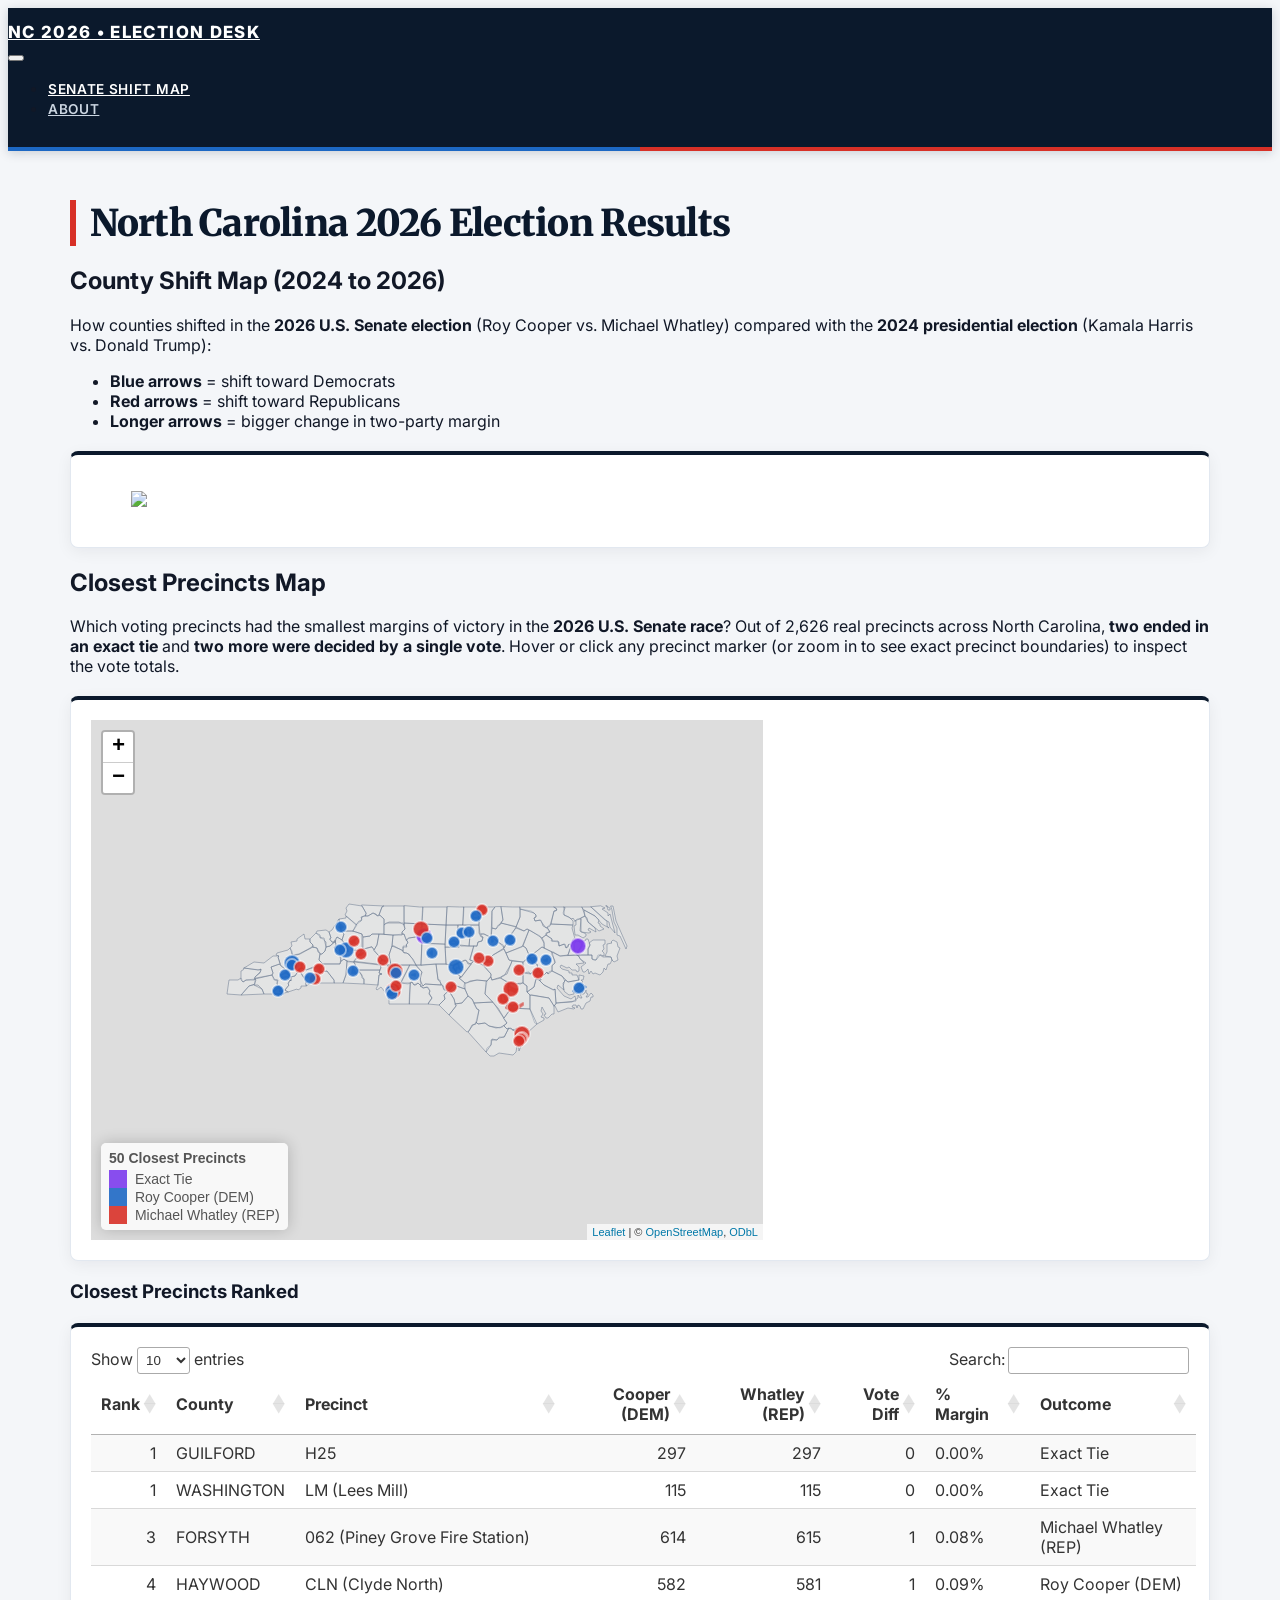
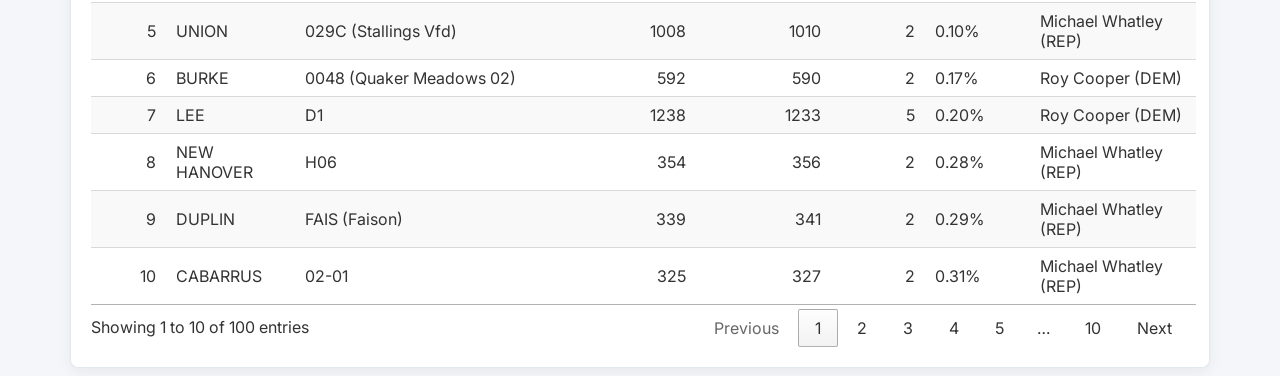
==== commit 94d939a5: "Built site for gh-pages" ====
--- a/index.html
+++ b/index.html
@@ -82,8 +82,6 @@
 <script src="site_libs/Proj4Leaflet-1.0.1/proj4leaflet.js"></script>
 <link href="site_libs/rstudio_leaflet-1.3.1/rstudio_leaflet.css" rel="stylesheet">
 <script src="site_libs/leaflet-binding-2.2.3/leaflet.js"></script>
-<script src="site_libs/leaflet-providers-3.0.0/leaflet-providers.js"></script>
-<script src="site_libs/leaflet-providers-plugin-2.2.3/leaflet-providers-plugin.js"></script>
 <link href="site_libs/htmltools-fill-0.5.9/fill.css" rel="stylesheet">
 <link href="site_libs/datatables-css-0.0.0/datatables-crosstalk.css" rel="stylesheet">
 <script src="site_libs/datatables-binding-0.34.0/datatables.js"></script>
@@ -179,16 +177,16 @@
 <p>Which voting precincts had the smallest margins of victory in the <strong>2026 U.S. Senate race</strong>? Out of 2,626 real precincts across North Carolina, <strong>two ended in an exact tie</strong> and <strong>two more were decided by a single vote</strong>. Hover or click any precinct marker (or zoom in to see exact precinct boundaries) to inspect the vote totals.</p>
 <div class="cell">
 <div class="cell-output-display">
-<div id="htmlwidget-26d89433099b30a7ca0c" style="width:672px;height:520px;" class="leaflet html-widget"></div>
-<script type="application/json" data-for="htmlwidget-26d89433099b30a7ca0c">{"x":{"options":{"crs":{"crsClass":"L.CRS.EPSG3857","code":null,"proj4def":null,"projectedBounds":null,"options":{}}},"calls":[{"method":"addProviderTiles","args":["CartoDB.Positron",null,null,{"errorTileUrl":"","noWrap":false,"detectRetina":false}]},{"method":"addPolygons","args":[[[[{"lng":[-79.99439699102095,-79.9947039909125,-79.99481899109074,-79.99373699146554,-79.99298199124526,-79.99319399120462,-79.99331599166491,-79.99696099156742,-80.00006099060244,-80.00136099119902,-80.00151699109772,-80.00289399084815,-80.00302899146035,-80.00450699082924,-80.00453899091707,-80.00765099162648,-80.00994099161207,-80.01058599069896,-80.01102799115085,-80.01134999093929,-80.01135899112877,-80.01151299128274,-80.01172099113525,-80.01201999122912,-80.01217699083774,-80.012757991466,-80.01287699063214,-80.01409799144676,-80.014437991405,-80.01595499168167,-80.01649399120893,-80.01706899129164,-80.01825699113311,-80.01861199125649,-80.01892299133331,-80.01993299125718,-80.02014899155841,-80.02025799155074,-80.02033899146366,-80.02040599139754,-80.02043599145635,-80.02042699133352,-80.02022699148471,-80.01979899152751,-80.01963599093129,-80.01923799136331,-80.01923999061823,-80.01904199100358,-80.01885099076603,-80.01871999094746,-80.01871799157016,-80.01871099103236,-80.01872299125094,-80.01876599070795,-80.01885199156628,-80.01897599128327,-80.01945799093428,-80.01960199132839,-80.01992299097404,-80.01997599066686,-80.02005599166395,-80.02007299167002,-80.02030199120435,-80.02069399086467,-80.02079599121332,-80.02084099099771,-80.0208559916726,-80.02084799138278,-80.02082799115732,-80.02079899143453,-80.02067499132278,-80.02052499124363,-80.02022299146428,-80.01892599146602,-80.01887199090237,-80.01780099109261,-80.01786299116483,-80.01817199165967,-80.01848199113186,-80.01887099143676,-80.01908099063259,-80.0225169907803,-80.02347399162919,-80.02417099086884,-80.02418199076129,-80.0242629908109,-80.02423899168636,-80.02233899085992,-80.02238599153425,-80.02275399085704,-80.02433699140876,-80.02485499123571,-80.02464899165004,-80.0245169913743,-80.02437399086966,-80.02430599145498,-80.02422299130613,-80.02417899101081,-80.0238009913252,-80.02303099075357,-80.02229099082754,-80.02155299158285,-80.02068999149172,-80.02043399123036,-80.02001799133947,-80.01942599122265,-80.01910599166212,-80.01884999113796,-80.01854599063235,-80.0180979909164,-80.01777099075707,-80.01740999072805,-80.01659399121756,-80.01587399087613,-80.01556999146096,-80.01521899153443,-80.01425899072899,-80.01364799132331,-80.0128619911151,-80.01198199098631,-80.01133399082728,-80.01101299091248,-80.00995099080681,-80.00980099085244,-80.00916199143494,-80.0080709914577,-80.00779299142535,-80.00722299160803,-80.00633299143431,-80.00497299063171,-80.00445499164118,-80.00305999110563,-80.00254199137358,-80.00218799169053,-80.00181699156913,-80.00137399124092,-80.00119399164957,-80.00115299115978,-80.0008969907399,-80.00067299060569,-80.00036899066957,-79.99996899170304,-79.99994899156735,-80.00041099119588,-80.00012299091013,-79.99977099115225,-79.99979599109321,-79.99978899111473,-79.99951999154796,-79.99851199143988,-79.99730599079969,-79.99728399160918,-79.99688399120177,-79.99618599102641,-79.9958069912377,-79.99456499060072,-79.99439699102095],"lat":[36.02934399974883,36.02906500028516,36.02842200028088,36.02600099998557,36.02341400000233,36.02065600008688,36.01641700032104,36.01603600000045,36.01383600039088,36.01353600010328,36.01357500026273,36.01393399992064,36.01389200008243,36.01343799998874,36.01342900047148,36.01222799987097,36.0126260005045,36.01182400017755,36.01182400009844,36.01182400034359,36.01183700031068,36.01204899987755,36.01233699977913,36.0127639997588,36.01294899996879,36.01390099964502,36.01413300012566,36.01616800021428,36.01673299968989,36.01924799984508,36.02012799993164,36.02107400007237,36.02285399971123,36.0233349999669,36.02362699972021,36.02439499998309,36.02469200035981,36.02486800049699,36.02507099963962,36.02532800046055,36.02587100029933,36.0259340004231,36.02696099962257,36.0290530004516,36.02984900036672,36.03179500023872,36.03183000027843,36.03278600019455,36.03375200051896,36.0345660002517,36.03466500023639,36.03491200041965,36.03509099994738,36.03525999974212,36.03548000019167,36.03574200009681,36.03656300029086,36.03679500031291,36.03732199971642,36.0374090003233,36.03753999992995,36.03756800042076,36.03799299964624,36.03882400032462,36.03910799973648,36.03930299985338,36.03945000003251,36.0396959996987,36.03984399971553,36.03996899967029,36.04033400021991,36.04059699979334,36.04091900016135,36.04217300016099,36.04222500040056,36.0432600000674,36.04327400017326,36.04334600044166,36.04339100026895,36.04341700018122,36.04344299974228,36.04348600000968,36.04351299977508,36.04434999969067,36.04464400022087,36.04686899975976,36.04738500019862,36.04978199991717,36.04983899990418,36.05025200012104,36.05203000045115,36.0538369999973,36.05390300036184,36.05397300028952,36.05407100010827,36.05413600024213,36.05421499973087,36.05426900023629,36.05409600021535,36.0536859998533,36.05340300014424,36.0528970002509,36.05226400000199,36.05200800026792,36.05152800007512,36.05082400045931,36.05036000025272,36.04984800051748,36.04956000038151,36.04919199975142,36.04894799967387,36.04867999974169,36.04816800047924,36.04771999975495,36.04751199977376,36.04718599979515,36.04651400005038,36.04596799967381,36.04475499998222,36.04385899974482,36.04345999981989,36.04343600023823,36.04321800037834,36.04318199966934,36.04303199976651,36.04285699978527,36.04286300021236,36.04284900018833,36.04265699977634,36.04224099986582,36.04189800028789,36.04130500031879,36.04109099972698,36.04092300048678,36.04074800034547,36.04047000042418,36.04029800029738,36.04018400043064,36.04008800015246,36.03995999976132,36.03984800025114,36.03976800027094,36.03960199963372,36.03944599967924,36.03884299979133,36.03785899983326,36.03578800008125,36.03534100027955,36.03494399997579,36.03433299976312,36.03272599997257,36.03269600017769,36.03202400002036,36.03085099980466,36.0302139998637,36.02964100022461,36.02934399974883]}]],[[{"lng":[-76.70343199118049,-76.70247899067076,-76.70232499146421,-76.69949599077843,-76.69887199170226,-76.69881399128697,-76.69875999073808,-76.69752199081563,-76.69743999133462,-76.69692199117981,-76.69678399139865,-76.6966359907106,-76.69434699079532,-76.69379799066935,-76.69336699070253,-76.69317999137166,-76.69255699155427,-76.69249099156988,-76.69247999095361,-76.69240599169072,-76.69113999091435,-76.69079599081782,-76.69078299091962,-76.69046899081843,-76.68739099081203,-76.68737499096807,-76.68610999151073,-76.6853099910515,-76.68522999148168,-76.68204699117122,-76.68474999065963,-76.68548699125648,-76.68607899139108,-76.68885399102854,-76.69059599112398,-76.69393599165485,-76.69486399075349,-76.69553399110917,-76.69572499149334,-76.69589499100536,-76.69593199163799,-76.69597399117335,-76.6960709906505,-76.6961789913063,-76.69625999116656,-76.69638699156322,-76.69652799107928,-76.69663399132962,-76.6967609909225,-76.69754899072926,-76.69791999172237,-76.69950099104875,-76.69968799168649,-76.69993299101998,-76.70007499143148,-76.70280599074179,-76.70266399118418,-76.70242699149119,-76.70219099077553,-76.70187199163414,-76.70153999081815,-76.70023799073591,-76.69892999127207,-76.69811799170888,-76.69740199133622,-76.697191991225,-76.69686099105917,-76.69654999171635,-76.6964979914078,-76.69621799167972,-76.69543999109787,-76.6918959916527,-76.69175399085233,-76.69158299126384,-76.69109499135418,-76.69056399142389,-76.69001299147017,-76.68948699065572,-76.68882699164463,-76.68797499079277,-76.68622199125345,-76.68546499131969,-76.68731099160898,-76.69600899159589,-76.69634799107607,-76.69658699122427,-76.70569999085193,-76.70669299147406,-76.70690999060747,-76.7083599915928,-76.70880899091149,-76.71048299161484,-76.71106099098982,-76.71066499149016,-76.70970399160839,-76.70849499119456,-76.70764499169194,-76.70678499101538,-76.70614899154396,-76.7058229913284,-76.70558599089688,-76.70549099066641,-76.70514099123871,-76.70476499094724,-76.70438099152348,-76.70400299068177,-76.70361999072236,-76.70328299146215,-76.70294699087947,-76.70248099079888,-76.7019749910383,-76.70187799100677,-76.70183199094781,-76.70137399152529,-76.70070499165837,-76.69992399162759,-76.69949099088544,-76.69929799076935,-76.69897599111611,-76.69834499141419,-76.69735099147057,-76.69715199119388,-76.69620599125436,-76.6956389915488,-76.6946909913236,-76.69453399106582,-76.69428099112206,-76.69419599091044,-76.69401199068885,-76.69364399143085,-76.69315899132819,-76.69316199109005,-76.69316299080187,-76.69331699162863,-76.69317499118318,-76.69305699079615,-76.69297499136729,-76.69285299111705,-76.69249499069498,-76.69121899090302,-76.69082899091777,-76.69022699119537,-76.68768399066973,-76.68750799082481,-76.68626799163546,-76.68559799149457,-76.68482399136153,-76.68480599075836,-76.68375099063232,-76.68118799104151,-76.679764991038,-76.67947999155078,-76.67924599115919,-76.67863099096435,-76.67762499086744,-76.67551899065326,-76.67407499144888,-76.67309499120114,-76.67117799108067,-76.67006399160223,-76.66870799113566,-76.66621999096569,-76.66518699160569,-76.66435199113867,-76.66281099143164,-76.66157899149155,-76.66003799080718,-76.65757199158037,-76.65603099127271,-76.65540799157874,-76.65478499164188,-76.6545939906235,-76.65340599134034,-76.65237199093693,-76.64924599108896,-76.64730999094499,-76.64208899151667,-76.63786099139786,-76.63518299092091,-76.63367699074293,-76.63149799074843,-76.62937999087177,-76.62801099125755,-76.62772599133811,-76.62463399133304,-76.62441799125389,-76.6215819912519,-76.61812499120938,-76.6163889909122,-76.61256199128285,-76.60621399141944,-76.60520999133962,-76.60493699135819,-76.60429799162451,-76.60365999161699,-76.60333999123583,-76.60302099091575,-76.60270199109461,-76.60238299108714,-76.6017439914375,-76.60110499153366,-76.60046699138383,-76.60013599075683,-76.59980499153821,-76.59914399069778,-76.59881299067611,-76.59848199134719,-76.59815099117661,-76.59649699073736,-76.59451299101647,-76.59285899120923,-76.59212399082553,-76.59191499094878,-76.59189599160229,-76.59173999096755,-76.59167399152898,-76.59153599123341,-76.59150299150031,-76.59141999128437,-76.59118199098057,-76.59082799086806,-76.59047399092709,-76.58976599120697,-76.58905699148632,-76.58834899159746,-76.58764099095967,-76.58693899115785,-76.58622499105076,-76.58587099135136,-76.58551699062998,-76.5848089906507,-76.58446199109243,-76.58411599082139,-76.58376999158773,-76.5830769914879,-76.58238399121332,-76.58169099075893,-76.58134499122467,-76.58099799122091,-76.58030499154722,-76.57961299095425,-76.5789199909257,-76.57857299170242,-76.57788099072009,-76.57753399136845,-76.57684099082513,-76.57614899153647,-76.57476299168673,-76.57406999154125,-76.57372399100593,-76.57303699140751,-76.57235599129127,-76.57201499075966,-76.57133399127683,-76.57065299132235,-76.57031299096361,-76.56997299160852,-76.56963199066767,-76.56929199100665,-76.56895099098729,-76.56861099134409,-76.56826999097882,-76.56816599157794,-76.56816599083493,-76.56816499107477,-76.56815599140214,-76.56815599098616,-76.56815699154716,-76.56815799110132,-76.56822999106313,-76.569385991247,-76.5699419906594,-76.57050299166463,-76.57078399151426,-76.57424799122319,-76.57242799127721,-76.5722499908978,-76.57042199074426,-76.56982299139948,-76.56835399156989,-76.56729899080366,-76.56699999135839,-76.56683699147568,-76.56673499139413,-76.5666299911299,-76.56627699073117,-76.56508799086754,-76.56462599137424,-76.56401299168095,-76.56365599062886,-76.56320199129149,-76.56042199111839,-76.55953399123629,-76.55860999155919,-76.55757599103367,-76.55721799067527,-76.55686199162794,-76.55664199099076,-76.55621799115663,-76.55587699124504,-76.55554999148228,-76.55530799124548,-76.5550899913051,-76.55480799133103,-76.55455499170482,-76.55358099156491,-76.55307699115644,-76.5529729906921,-76.55284199150211,-76.55235299157881,-76.55208199158807,-76.55164399124394,-76.55117799161792,-76.55053399103004,-76.55002699154048,-76.54954799142888,-76.5492819910199,-76.54911299126707,-76.54870399114557,-76.54831299075023,-76.54721899063932,-76.54673299160558,-76.54617799068176,-76.54567499097141,-76.54526699064508,-76.54378399138329,-76.54224299088997,-76.5420139911208,-76.54151899098646,-76.54144999064921,-76.54109099094934,-76.54082599063338,-76.54059499122555,-76.5404729909031,-76.53950499081978,-76.53946499156031,-76.53951499135421,-76.53968599114877,-76.53978099117511,-76.54002099088405,-76.54044899133538,-76.54052099089419,-76.54065599122013,-76.54082099109834,-76.54093299067812,-76.54093899116337,-76.54084199071255,-76.5407129909475,-76.54045599080972,-76.53903199155076,-76.53878799112968,-76.53865299080454,-76.53844199066306,-76.53828699078822,-76.53754599125179,-76.53717199062194,-76.53690599127614,-76.53677499150611,-76.53656999130141,-76.53634399083859,-76.53623199066186,-76.53615399079685,-76.53609399145769,-76.53598399171301,-76.53576799067292,-76.53559699169378,-76.53561999103866,-76.53573599169754,-76.53583799083957,-76.53590599091703,-76.53599599137138,-76.53603499159458,-76.53607099073956,-76.53609799160199,-76.53610699122922,-76.53614599096169,-76.53615399112859,-76.53619199063192,-76.53622099122042,-76.53621899131092,-76.53622899147665,-76.53631399103848,-76.53635399127784,-76.53637999118455,-76.53643299112517,-76.53652899068709,-76.53673299110952,-76.53708199153365,-76.53730599158976,-76.53772899157123,-76.53784299157262,-76.53777799161621,-76.53775499140451,-76.53774799169625,-76.53761499151834,-76.53756599169941,-76.53750499112849,-76.5374549910614,-76.53740499137812,-76.53735699131396,-76.53708599143995,-76.53701799066083,-76.53590899169636,-76.53474399151706,-76.53473799148612,-76.53475299149794,-76.53491299098665,-76.53547199127534,-76.53637199096032,-76.53676299128892,-76.53683899126459,-76.53732399134543,-76.53881099088038,-76.53958599169673,-76.54078399150362,-76.54138299063158,-76.54386599164532,-76.54436799081175,-76.54520399160478,-76.54589099145595,-76.54041899155679,-76.5466309914072,-76.54718899090342,-76.54909499118266,-76.55251199110177,-76.55395299162655,-76.5546359913358,-76.5551289912455,-76.56146399167797,-76.56153699115407,-76.56167899072628,-76.56200699095157,-76.56285699133315,-76.56301199121279,-76.56323399117177,-76.56346699096267,-76.56357099137502,-76.56359699134414,-76.56380099099113,-76.56395899090406,-76.56436699169531,-76.56456999163468,-76.56508799156781,-76.5651509914551,-76.56522999100625,-76.56531999167805,-76.565366991582,-76.56539999096718,-76.56647499118611,-76.56650799102383,-76.56774199147715,-76.56848699100709,-76.56864299063778,-76.56887999149005,-76.56908199066004,-76.56922499151028,-76.56948899123545,-76.56989599116591,-76.57010599079165,-76.57063999152155,-76.57135499066747,-76.57214299120552,-76.57337899130277,-76.57367299162195,-76.575728990866,-76.57596299168931,-76.57638599106475,-76.57686599080121,-76.5769239911571,-76.57702199082189,-76.57825099131449,-76.57857299164553,-76.58137099063126,-76.58198299159655,-76.58282899153369,-76.58295999082758,-76.58383699127941,-76.58437299097075,-76.58524599069645,-76.58636099080219,-76.58652199170716,-76.58721399063801,-76.5874759906398,-76.58960099143931,-76.58967699111159,-76.59074399093568,-76.59183299162633,-76.59341899141079,-76.5935949907889,-76.59407499163383,-76.59561999146673,-76.59627499146856,-76.59844599143933,-76.59981699065327,-76.60057199153401,-76.6011499908506,-76.60126799121937,-76.60278699117204,-76.60451299090496,-76.60471499129289,-76.60478299169235,-76.60481199130801,-76.60691199072244,-76.6089509917006,-76.6108729914896,-76.6130829917105,-76.61476699128589,-76.61657299124045,-76.617009991334,-76.60970699137381,-76.60867899077708,-76.60329699107471,-76.60263599129138,-76.60073599102033,-76.60052299123781,-76.60151499171143,-76.60466499172972,-76.60677499090285,-76.60689699119067,-76.60705499152196,-76.61131899100647,-76.61313999074881,-76.61504599154284,-76.61625599150607,-76.61811899143376,-76.61957499126258,-76.6202199908992,-76.62091399149614,-76.6212079915539,-76.62153799130724,-76.62298099154586,-76.62482399155117,-76.62593699091248,-76.62601599125207,-76.62621099093322,-76.62691699164972,-76.6287219914642,-76.63142099129422,-76.63296699150423,-76.63447799092023,-76.63560499158444,-76.63562899126612,-76.63570699117065,-76.63639399121797,-76.63751299093416,-76.63784999078179,-76.63800899109167,-76.63818799167215,-76.63852499148803,-76.63886199128594,-76.6391989910659,-76.63953599082789,-76.6398729916767,-76.64020999137654,-76.64054699108469,-76.64088399077491,-76.6412209915257,-76.64155799118005,-76.64189499081647,-76.64223199151348,-76.64256899111405,-76.64290599067046,-76.64324399172703,-76.64358099127386,-76.64391799077656,-76.6442549913662,-76.64437299100899,-76.64460699167755,-76.64462699081767,-76.64980799066913,-76.65544399138385,-76.65400099080664,-76.65167899144335,-76.65081599083607,-76.65076699086968,-76.6497499908298,-76.64892799158375,-76.64922899094098,-76.65961499065214,-76.66116299115342,-76.66151199109693,-76.66582199110246,-76.66657499089828,-76.66946899130029,-76.67173499108598,-76.67288699103091,-76.6776629911606,-76.67846799148556,-76.6866489913603,-76.69009199098315,-76.69188599092287,-76.69272899110187,-76.69739999095822,-76.70283299153562,-76.70319899155237,-76.70343199118049],"lat":[35.77466699945584,35.77941999973385,35.78009799974586,35.79283500023913,35.79565000013272,35.79591599975286,35.79615999967542,35.80173999957811,35.80212600014917,35.80454399983198,35.80518999956666,35.80588199965209,35.81673199973569,35.8193349993795,35.82118799985903,35.82199699966262,35.82501399965152,35.82531699950894,35.82536899953565,35.82565199972742,35.83055799985263,35.83189099953195,35.83194300021491,35.83341899988076,35.84792199993288,35.84800100008476,35.85466399961397,35.85888100001355,35.85923800001643,35.87320100027662,35.87282899980411,35.87272799985335,35.87264599971272,35.87225799943142,35.87201399984538,35.87154700012793,35.87694899976036,35.8808520001932,35.88183599970802,35.8824329998088,35.88253399948249,35.8826519995275,35.88285499941652,35.88310499948918,35.88327600010091,35.88351899942653,35.88375699970931,35.8839179997259,35.88412399967984,35.88513100011299,35.88565199954571,35.88767499976997,35.88791399950096,35.88821399986373,35.88838699965913,35.89184099952501,35.89197000013317,35.89215399980671,35.89231499946954,35.89254199982899,35.89272399962401,35.89339799951998,35.89415400020837,35.89460299958799,35.89498600026278,35.89509799965489,35.89531999950687,35.89552599950777,35.89556299985195,35.89576699967301,35.89645800021152,35.89974300023153,35.89988399968765,35.90005399942734,35.90044999971283,35.9007750001863,35.90108199978453,35.90131899988641,35.90157099971711,35.90182000007854,35.9024219997156,35.90273499968728,35.90417899995127,35.91098600026982,35.9112500000927,35.91143699968885,35.91854399944055,35.91931799996858,35.9194750001782,35.92052600008098,35.92086100003909,35.92211400004107,35.92277899988264,35.92294900005623,35.92317600022835,35.92331700005245,35.92326299988169,35.92316299952406,35.92308799992431,35.92304900020357,35.92302099952278,35.92300999946725,35.92296799978514,35.92296100002702,35.92295400008156,35.92294700000502,35.92293899953175,35.92293299962349,35.92292699955268,35.92291800009425,35.92281299965892,35.92279299960936,35.92278299975891,35.92301999944731,35.92357899974326,35.92454599952571,35.92564100001967,35.9264799997318,35.92787899986907,35.92884799975728,35.92998799940262,35.93021600017569,35.93144900017368,35.93218999962968,35.93371300009377,35.93396699965913,35.93491299976657,35.93522799942224,35.93581000026069,35.93697499979989,35.93815099944219,35.93942699991453,35.93974499966987,35.94138299984708,35.94195299941912,35.94242600000687,35.94265899984474,35.94295199976491,35.94377899975597,35.94591699945085,35.94654800027589,35.94757800027218,35.95046599998414,35.95066699939504,35.95147000019163,35.95190399981555,35.95240499974073,35.95241699943303,35.95310099954541,35.95461400011658,35.95545499970876,35.95562299967446,35.95575100014367,35.95608599976914,35.95663399979557,35.95778199995271,35.95845899992375,35.95891799943368,35.95981599985426,35.96033699967872,35.96091799946434,35.96198299993905,35.96242500008103,35.96278200025447,35.96337800025545,35.96385499958611,35.96445100027229,35.96540399982207,35.96599999941128,35.96622599996071,35.96645200007891,35.96652199998297,35.96695299984625,35.96732799996549,35.96846099971742,35.96916299939964,35.9708319997834,35.97211199962238,35.97291699967314,35.97333699996678,35.97394400011139,35.97453099972745,35.97484899979052,35.97491599987966,35.97563499957631,35.97568499971631,35.97624400013078,35.97692499944124,35.97715900001712,35.97767500015286,35.97805100002778,35.97775799943364,35.97767800002386,35.97749199988426,35.97730499991137,35.97721200010484,35.97711900014109,35.97702499952512,35.9769319996685,35.97674499959414,35.97655899951756,35.97637199963322,35.97631099985895,35.97624899939199,35.97612599983339,35.97606400023395,35.97600299955194,35.97594099993554,35.97563400014363,35.97526399968642,35.97495599978109,35.97482000006757,35.9747809993744,35.97477999989936,35.97474999938426,35.97473700008049,35.97470999947171,35.97470899965031,35.9747049994708,35.97469399995175,35.97467799940556,35.97466299945176,35.97463099953537,35.97459900009953,35.97456799987147,35.97453600020516,35.97450499943335,35.97447300008767,35.97445699956589,35.97444099979795,35.97440999972517,35.9744109997273,35.97441299939948,35.97441499991528,35.97441800000095,35.97442199957484,35.97442499990475,35.97442699985734,35.97442899974494,35.97443199944008,35.97443599949968,35.97443899944469,35.97444099967218,35.97444400001217,35.97444599999049,35.97444899985155,35.9744530001493,35.97445999990359,35.97446300028081,35.9744650002663,35.97447299952095,35.97448499987885,35.97449199977235,35.97450399985941,35.97451699956968,35.97452299946956,35.974529000247,35.97453499997694,35.974541999576,35.97454800012953,35.9745539998181,35.97456100008873,35.97456199951519,35.97453199947799,35.97361099962475,35.95738999977129,35.94553899972891,35.94175999994497,35.93968200010813,35.9349909999102,35.93477399993385,35.93458099952018,35.9342739995715,35.93409399988316,35.93080699947996,35.93030199974765,35.93025299995077,35.92979299974786,35.92962399988361,35.92924999939824,35.9289819998104,35.92889700023979,35.92883899991725,35.92880599996148,35.9287709999196,35.92863000002236,35.92798099973113,35.92780399939632,35.92764700005779,35.92764000003767,35.92765299990788,35.92798699955586,35.92809400003762,35.92819800011505,35.92829999987935,35.92832599999598,35.92833000026378,35.92831500020495,35.92826200023706,35.92817700020271,35.92804700009232,35.92792399959402,35.92781399956388,35.9275969994759,35.92736800024694,35.92642199961013,35.92600399994119,35.92594400018447,35.92587000023382,35.92564899946589,35.92555400026223,35.92548999967629,35.92544599956419,35.92541099981062,35.92535699966575,35.92525799961923,35.92519799977106,35.92515899968538,35.92500599968216,35.92479699989825,35.92416099985402,35.92388299999145,35.92362600018981,35.92341499980584,35.92328400008117,35.92281799982224,35.92230500022227,35.92229100022467,35.92231099980989,35.92231400022619,35.92238499957333,35.92250200013049,35.92264199942837,35.92271399966047,35.92285200017046,35.92253399950084,35.92224399987504,35.92158900012877,35.92121099966911,35.92053499986952,35.91957099955643,35.91942799942167,35.91909499967501,35.91861799964062,35.91808499991082,35.91743699981618,35.91703300006387,35.91672900003911,35.9161660001666,35.91286399961851,35.9122789998821,35.91198700022431,35.91176799966797,35.91163200019358,35.91115899977286,35.91079400019868,35.9105089997494,35.91030599945057,35.90982199954518,35.9091210000763,35.90893900004539,35.90886099960696,35.90881199957055,35.90873400006915,35.90861999962162,35.90856000014683,35.90846699963183,35.90817500001634,35.90793600001604,35.90771299967898,35.90739399968443,35.90723899952672,35.90709500024134,35.90692599956866,35.90678599983006,35.90593899958725,35.90577600009445,35.90408599991747,35.90330500012283,35.90254399951564,35.90106899957511,35.89977599987987,35.89956399970328,35.89945600025358,35.89929699982946,35.89906799966053,35.89851699959345,35.89765800023187,35.89704999990406,35.89604499953349,35.89527299982575,35.89487000008344,35.89472599984408,35.89467999941824,35.89384900019096,35.89353999963082,35.89316200000279,35.8928519999882,35.89254199991844,35.89223899950059,35.89054499976218,35.89035199977757,35.88718899961327,35.88386899969571,35.88383399952718,35.88364800010573,35.88308099957522,35.88108299973205,35.87787100018823,35.87647499952104,35.87620100020642,35.87446900003591,35.86915899958838,35.86639199973438,35.86211600019211,35.85997400001295,35.85111000011165,35.84931600021811,35.84633099952667,35.84387700001573,35.8386169997125,35.84123600005064,35.84146999973247,35.84226999954618,35.84370399947655,35.8443419997887,35.84475200022734,35.84508599971504,35.84930399939565,35.84918299964624,35.84857099940119,35.84724799947158,35.84365799999328,35.84305799972091,35.84206899969925,35.84114599939944,35.84063199984291,35.84050100002504,35.83967900021105,35.83895500021152,35.83726599960436,35.8364549999599,35.83429899949002,35.83399799992441,35.8336870002252,35.83337299969966,35.8332099999888,35.83307600000664,35.82880899943446,35.82861999964734,35.82343399941254,35.82030499937939,35.81967199936327,35.81866000010804,35.81787099941388,35.81721499968536,35.81668399957742,35.81590999988246,35.81548499942792,35.81440600004757,35.81302399942893,35.81146599992155,35.8090990000307,35.80846799958013,35.80443299969973,35.80394599947253,35.80310599968266,35.8021889998192,35.80207799995598,35.80188600010673,35.79946799974294,35.7987939995108,35.7933209999702,35.79211600020609,35.79042299955391,35.79018000004847,35.78845999999928,35.7874049999912,35.7857579998753,35.78355899945165,35.78324099959791,35.7818649996037,35.78135699959607,35.77714000018651,35.77698899959302,35.77489899953498,35.77276499975678,35.76969199955951,35.76931500003366,35.76838599990973,35.76532300012379,35.76404100001186,35.75977199979484,35.75699600018003,35.75554800010674,35.75440799964298,35.75417499944469,35.75117999982455,35.74771700025886,35.74731199999199,35.74717600013204,35.74710899997806,35.74289499966449,35.73885799990069,35.7350090000855,35.73075300006806,35.72754599955411,35.72393099938911,35.72306499956068,35.7206130001633,35.72026199945722,35.71842500022668,35.71819899991894,35.71756099987118,35.71748900023508,35.71551099991361,35.70933400018145,35.70515800008106,35.70515900012553,35.70515899941531,35.70516799943511,35.70517099951708,35.70517500000081,35.70517699995098,35.70518099983649,35.70518399946207,35.70518499972977,35.70518599979555,35.70518699953547,35.70518699995663,35.70518999957117,35.70519299941498,35.70519499959459,35.70519599988211,35.70519500017346,35.70519699983828,35.70520000021158,35.70520499966145,35.70520799950361,35.70520999996899,35.7052119999766,35.70521200015964,35.70521299996084,35.70521400023468,35.70521499947549,35.70521599950208,35.70521699955274,35.70521799988891,35.70521899984876,35.70521999977657,35.70522099967232,35.70522199953614,35.70522299938933,35.70522400009019,35.70522499985793,35.70522599959372,35.70522700021989,35.70522799989164,35.70522899953126,35.70523000006149,35.70523099963709,35.70523200008193,35.70523300005607,35.70523399953292,35.70523499987887,35.70523600021422,35.70523599984255,35.70523599974132,35.7052360000562,35.70523699988633,35.70528299989272,35.70818999962898,35.71277699981705,35.7145369995596,35.7146329998161,35.71663099978657,35.71815300027835,35.71846300013321,35.72917700018652,35.73084999970308,35.73123399979558,35.73597400011846,35.73679800008236,35.73996299996453,35.74226099969265,35.74341199981519,35.74818499960699,35.74898899943211,35.7573219995047,35.76082799992713,35.76265599971677,35.76353600026084,35.7684150001208,35.77404400010895,35.7744249998647,35.77466699945584]}]],[[{"lng":[-80.06709199138189,-80.06770499068806,-80.06806899117589,-80.06840099064479,-80.06856199105029,-80.06866899125919,-80.06897099061693,-80.06920599080777,-80.06940699125805,-80.07133099063124,-80.07241499089534,-80.07634099156604,-80.07734399156203,-80.0775029910295,-80.07762399162117,-80.07805999130774,-80.07895599148952,-80.07907199140769,-80.07919899161914,-80.07943599168077,-80.07975299078542,-80.08143199105906,-80.08151399138477,-80.08148999087145,-80.08153699103541,-80.08169199091928,-80.08172099110129,-80.08176999157514,-80.0816969910158,-80.08167099120685,-80.08162799113597,-80.08144999154877,-80.08138199135833,-80.08123099096993,-80.0809089908856,-80.08086999162057,-80.08081599088908,-80.08054199077789,-80.08049599071026,-80.08043099077638,-80.08041099068149,-80.08039799102302,-80.08040199116668,-80.08041999150181,-80.08048099133755,-80.08080099107488,-80.08091399121002,-80.08126799124658,-80.08145299061991,-80.08162799085888,-80.0820529910285,-80.08263399085206,-80.08272599120363,-80.08320399119309,-80.08369199102981,-80.08379099144264,-80.08420999120257,-80.08446699156683,-80.0844799906691,-80.08458899118249,-80.08492399066331,-80.08511599140152,-80.08531699158647,-80.08551699068217,-80.08573299096015,-80.08597399107502,-80.08619799126411,-80.08643799125871,-80.08695099161959,-80.0877509905834,-80.08843399167488,-80.08856299086811,-80.08876199067032,-80.08886999059622,-80.0890189914455,-80.08968899107944,-80.09006199163798,-80.09019499104251,-80.09032799136277,-80.09041299089347,-80.0904719911663,-80.09090599108347,-80.09105999123341,-80.09111399131083,-80.0911749907257,-80.09118499085712,-80.09118199059156,-80.09117099100628,-80.09112499084119,-80.09078799162603,-80.09022399162443,-80.09001899143034,-80.08998899149309,-80.08999699061546,-80.09005299086023,-80.09020499155494,-80.09056399135619,-80.09031999080237,-80.08817699089369,-80.087889991053,-80.08755199145716,-80.087262990654,-80.08694899166134,-80.08443899097666,-80.08294099165053,-80.08256899148037,-80.08226099070741,-80.08205299101795,-80.08102199129671,-80.08071399151713,-80.0804279915768,-80.07966099065516,-80.07781899065348,-80.07749999124232,-80.07725999118757,-80.07702899138452,-80.07666699103603,-80.07511699060605,-80.07436099134593,-80.07421899136128,-80.07411799131599,-80.07398099145553,-80.07342799114535,-80.0726739911461,-80.06988599101733,-80.06950699117998,-80.06538199060688,-80.06518199071873,-80.06500099135769,-80.06490899112774,-80.06481599066292,-80.0644209906354,-80.06390499112433,-80.06373399152817,-80.06363899132097,-80.06040899114417,-80.06076999110509,-80.06093099130041,-80.061058990737,-80.06114599060204,-80.06228699132497,-80.06278799087565,-80.06292899129609,-80.06311199120584,-80.06323599137147,-80.06387799154024,-80.06394699092823,-80.0640859908099,-80.06425699064546,-80.06433099127972,-80.0643729912713,-80.0644499907626,-80.06487899147803,-80.06516899059399,-80.06520199131347,-80.06524299102168,-80.06529699073477,-80.06532199123421,-80.06546099165043,-80.06566299168135,-80.06578199088344,-80.06636099132054,-80.06645799138248,-80.06660299091034,-80.06676799120869,-80.066901990608,-80.06701699074389,-80.06709199138189],"lat":[36.14129199990295,36.14081399988074,36.14053000017653,36.14024499980484,36.14008500011318,36.13993699991774,36.13948899989016,36.13905600022408,36.13854600041006,36.13892700024185,36.13914200017345,36.13987799974281,36.14007599998656,36.14010700001526,36.14013099988883,36.14018600038322,36.14025499984554,36.14026099980653,36.14026699999113,36.14027900030349,36.14029499990494,36.140377000283,36.14038100012298,36.14120900033722,36.14188000031394,36.14268199987513,36.14276700025503,36.14285400041415,36.14323199995664,36.14357099966566,36.1437099997415,36.14423599992274,36.14440099982613,36.1447640004417,36.1455379998506,36.14567100047815,36.14594100048395,36.14902100000088,36.14954500012713,36.15022800020635,36.15051100023448,36.15069600029565,36.15126799998865,36.1514209999096,36.1516400004418,36.15234599992757,36.15258200035181,36.15332000045917,36.15358499973777,36.15381000050866,36.15424600042438,36.15466100035466,36.15477299999651,36.15575599972387,36.15675899975887,36.1569770002776,36.15767599976346,36.1580580004378,36.1580770002215,36.15825000042743,36.15871999980907,36.15895800036317,36.15917600013836,36.15938100048512,36.15955899996251,36.15974400001031,36.15990199980702,36.16002600025708,36.16028200016786,36.16062099971522,36.16089700039418,36.16095999998028,36.16107899973861,36.1611510001419,36.16126999988671,36.16197999980362,36.16236700049986,36.16249900051447,36.16264400021385,36.1627839999208,36.16294299999791,36.16461499982672,36.16521700008256,36.16543000021756,36.16564300011117,36.16581600043222,36.16585000030035,36.16597600033574,36.16629800001694,36.1674710002465,36.16940399996883,36.17014600007418,36.17040099973245,36.17191200014219,36.17234699979078,36.17340999989,36.17514499968654,36.17515199996021,36.17527700006047,36.17528999969949,36.17526099967115,36.1752150002563,36.17513999965999,36.1744490004826,36.17403700035362,36.17394400052293,36.17391500007311,36.17391699984649,36.17406300048465,36.17408100040361,36.17406199979226,36.17395899970261,36.17363200004107,36.17353000046879,36.17342000029267,36.17326100013194,36.1728310001969,36.17020099964436,36.16895299989305,36.16876100036023,36.16864900004269,36.16855100019517,36.16823400006075,36.16783899985393,36.16648600038042,36.1663040000942,36.16426500038669,36.16413800007031,36.16395399967003,36.16377800041233,36.16351300026238,36.1619029996801,36.15999900020605,36.15952999985686,36.15932100044305,36.15390800018008,36.15354099985186,36.15333600049988,36.15314900046157,36.15300100018619,36.15106199969127,36.15021000014035,36.14998500015937,36.14973499995767,36.14958399976017,36.14894799989004,36.14887999972402,36.14871399998145,36.14844400032311,36.14824799983596,36.14808899973723,36.14761700028354,36.14550599988375,36.14422900049045,36.14408500043652,36.14391199998614,36.14368100050068,36.14357300003386,36.14319499972412,36.14280899983184,36.14262100050477,36.14201400025127,36.14191200002751,36.14175999980176,36.14160200013919,36.14147300030761,36.14136200031552,36.14129199990295]}]],[[{"lng":[-82.87813799272766,-82.87817499960126,-82.87827599996862,-82.87828599981569,-82.8783190000233,-82.87835400014811,-82.8784499992794,-82.87850799951882,-82.87858899964722,-82.87875699986949,-82.87887300017162,-82.87901999969785,-82.87897999947221,-82.87895899941422,-82.87864299962685,-82.87856000044087,-82.87820200024336,-82.87800199954835,-82.87792100004997,-82.87784399943394,-82.87784200047651,-82.87746599379685,-82.8776049912055,-82.87775237154166,-82.87794799115407,-82.87939599149946,-82.87987899142983,-82.88009699090888,-82.88043799100002,-82.88059399165422,-82.8806809916844,-82.88078399166315,-82.88084499137953,-82.88092799104906,-82.88101899096753,-82.8810549910889,-82.88119699095569,-82.88125899115967,-82.88130299150131,-82.88135999069392,-82.88142499148287,-82.8815279916992,-82.8815809909304,-82.88162399143977,-82.88165599106458,-82.8817499912375,-82.88176099120193,-82.88179399101142,-82.88180899143435,-82.88182099147052,-82.88185899115284,-82.88188399105748,-82.88189499136806,-82.8819319910902,-82.88194299094587,-82.88194699120261,-82.88196399066108,-82.88198199110157,-82.88199099169016,-82.88200199146986,-82.88202199155594,-82.88203799090545,-82.88204699129517,-82.88210399153401,-82.88211799118427,-82.88216199069124,-82.88220499080884,-82.88223699159612,-82.88228699121531,-82.88235599094055,-82.88241299073286,-82.88248099173271,-82.88255699087431,-82.88269399133284,-82.88279899148226,-82.88282399159863,-82.88285699071832,-82.88299599158887,-82.88303799111563,-82.88309999137066,-82.88323499099552,-82.88331499134243,-82.88343699154743,-82.88355999098641,-82.88368199096475,-82.88380499159244,-82.88397199146934,-82.88419199149163,-82.88426899101675,-82.8845009916114,-82.8845789909951,-82.88524999070842,-82.88726399107871,-82.8879359909684,-82.88852399126384,-82.88892199107737,-82.88979399161657,-82.89028899078536,-82.89087799085156,-82.89113299129241,-82.89163999087225,-82.89189799106799,-82.89215299152053,-82.89232399096673,-82.89260099101439,-82.8928379908926,-82.8930099907445,-82.89324699104685,-82.89335099130162,-82.8936289906819,-82.89406299171513,-82.89412399098519,-82.89430399122709,-82.8943699913558,-82.89446999171864,-82.89457499174154,-82.89468699120424,-82.89471699067226,-82.89480699120494,-82.89483799107363,-82.89541199069676,-82.8954439911988,-82.89607099169334,-82.8972779911271,-82.89779599095571,-82.89789199132332,-82.89804599173192,-82.8981359916062,-82.89831099154037,-82.8983959911633,-82.89848299110697,-82.89856899106644,-82.89888499163416,-82.89995099146441,-82.90037199128707,-82.9004689910652,-82.90065799145394,-82.90067699124324,-82.90121899103352,-82.90137499078919,-82.90149099124456,-82.90152599069782,-82.90177399088164,-82.90178399075094,-82.90187599075936,-82.90188799158345,-82.90203099107515,-82.90211399095979,-82.90215299158835,-82.90218199082162,-82.90222299139589,-82.90224499126583,-82.90229699073255,-82.90232699071429,-82.90235499169738,-82.90249799085557,-82.90269399129735,-82.9027989915737,-82.90284899105319,-82.90320999108188,-82.90340899091231,-82.90351999147246,-82.90431799137167,-82.90462799147589,-82.90482799134175,-82.905051991546,-82.90572599153523,-82.90595099145958,-82.90607999131727,-82.90646799151443,-82.90659799169408,-82.90663999097563,-82.90676599113583,-82.90680899104497,-82.90705099109721,-82.90777899130904,-82.90802199147853,-82.90811899081734,-82.90841199117231,-82.90850999142235,-82.90881999173368,-82.90935299119295,-82.90961499143434,-82.90975699116319,-82.90987899097344,-82.91007399122013,-82.91026599118138,-82.91084199142092,-82.91103499117703,-82.91125899131448,-82.91193099167121,-82.91215599066621,-82.91266199149803,-82.91362999156374,-82.91418099116139,-82.91468799083162,-82.91478199110605,-82.91506599080554,-82.91516099108316,-82.91553699111761,-82.91636299158333,-82.91666499139448,-82.91682399135358,-82.91704199136527,-82.91726199084255,-82.91751099118433,-82.91792399129181,-82.91814499156489,-82.91831499173639,-82.91868399144575,-82.9188269914835,-82.91891099078757,-82.91899999166723,-82.91910299132735,-82.9191419912724,-82.91956799103626,-82.91970999136736,-82.91981499122926,-82.92013099158878,-82.92023699125632,-82.92036499171883,-82.92062199120353,-82.92065199143126,-82.9208769908266,-82.92089299076939,-82.9209439907723,-82.92096099150091,-82.92102799109364,-82.92123099073501,-82.92129899139707,-82.92141099084229,-82.92174699095298,-82.92185999083814,-82.92202799072997,-82.92205599069274,-82.92215299103168,-82.92242699096931,-82.92244399071799,-82.92254399174878,-82.92266799155918,-82.922888991702,-82.92337199161688,-82.92371499074133,-82.92380699107888,-82.9239199911711,-82.92394199070611,-82.92419799106213,-82.92440099153423,-82.92460099155645,-82.92520299071504,-82.92540399166076,-82.92543199104179,-82.9255159911466,-82.92554399151435,-82.92595399154415,-82.92718599173757,-82.92759699090477,-82.92765499130297,-82.9278309909453,-82.9278899912419,-82.92798199092714,-82.92826099110184,-82.92835399088143,-82.92840699108854,-82.9285689916378,-82.92862299076803,-82.9289009907861,-82.92973499163878,-82.93001299149169,-82.93011199128595,-82.93013399113983,-82.93030399140116,-82.93042699073335,-82.93052799169936,-82.93055099173267,-82.93065999079694,-82.93077099100175,-82.93103899082163,-82.931106991001,-82.93121899080892,-82.93126699156919,-82.93141099161579,-82.93145999109529,-82.93167799072494,-82.93171299169924,-82.93185499135595,-82.93196599106501,-82.93205999099023,-82.93214999141875,-82.93222899082018,-82.93225699143589,-82.93230599124564,-82.93236999082495,-82.93249399162627,-82.93251999142952,-82.9325329914039,-82.93265099169153,-82.93269099149708,-82.93289399104921,-82.93327299096028,-82.93350599154623,-82.93354999167983,-82.93362799125926,-82.93378299068263,-82.93394599115251,-82.93396899149378,-82.93419599133146,-82.93432199079743,-82.93442799098982,-82.93458599103755,-82.93467599148276,-82.93494899145387,-82.9350409910479,-82.93507999092755,-82.93519799123307,-82.93523799088227,-82.9352909906805,-82.93545299169844,-82.93550699116419,-82.93557199131664,-82.93565699104407,-82.93576199175453,-82.93582399072322,-82.93608599154098,-82.93687299169378,-82.93713599166857,-82.93734899100959,-82.93799099092089,-82.93820499087896,-82.93822299078586,-82.9382299914414,-82.9382359910188,-82.93822999154216,-82.93813699139541,-82.93813099080506,-82.93809499069184,-82.93808299070261,-82.93804999160983,-82.93803899161688,-82.93801899159817,-82.93801899164501,-82.93802099168902,-82.93803399102282,-82.93806999076244,-82.93809199131036,-82.93809599096522,-82.93811099077523,-82.93811699135341,-82.93814799076702,-82.93816199164368,-82.93821299112976,-82.93827799126504,-82.93832199125711,-82.93837399143759,-82.93849699086884,-82.93865699083518,-82.93872299164714,-82.93892199172957,-82.93898899126002,-82.93916999174446,-82.93971499072642,-82.93974699158669,-82.93987899116803,-82.93989599141432,-82.94004099141198,-82.9401239916955,-82.94020099154478,-82.94056099124067,-82.94078699160214,-82.94100499130512,-82.94114199155013,-82.94155299123599,-82.941690990705,-82.94183299081794,-82.94219299102211,-82.94228399129959,-82.94240599170797,-82.94263299165252,-82.94273699142495,-82.94284299139288,-82.94304299112272,-82.94315299107696,-82.94379999152022,-82.94407999110209,-82.94434099113363,-82.9445699907659,-82.94468599175153,-82.94485099140664,-82.94512799177853,-82.94522899143919,-82.94529499151496,-82.94544699167277,-82.94551899117076,-82.94562399141053,-82.94574999151504,-82.94591199147672,-82.94604299122807,-82.94617899106439,-82.94630999074593,-82.94637399098511,-82.94640099123376,-82.94648199103183,-82.94650999126043,-82.94677499099456,-82.94685899162995,-82.94707699096065,-82.94727899131603,-82.94750699160096,-82.94771799142731,-82.94773599109534,-82.9477959912478,-82.94789099126626,-82.94799999078734,-82.94801799165556,-82.94807399107613,-82.94809199112048,-82.94828599123848,-82.94831499148529,-82.94856499071854,-82.94862999172339,-82.94867099077342,-82.9487979914101,-82.94881199106902,-82.94880599126202,-82.94879799079041,-82.94881199067251,-82.94889999163939,-82.94897299131937,-82.94906799086834,-82.94918899115925,-82.94927599150785,-82.94941099166039,-82.94965899158687,-82.94996899123961,-82.95007599109728,-82.95008799093512,-82.95024399089279,-82.95029099071495,-82.95027799168575,-82.95026499127961,-82.9501559910527,-82.95014399144038,-82.95006299072183,-82.94994199076407,-82.949672990753,-82.9495319910213,-82.9494849914846,-82.9494049915123,-82.9493979915465,-82.94931699125908,-82.94899799106958,-82.94892199078086,-82.94883299142745,-82.9487319909378,-82.94868499125994,-82.948663991426,-82.94858099162286,-82.94847999164131,-82.94797899100298,-82.94789699133553,-82.9477609910038,-82.94773699157786,-82.94769899137322,-82.94766799150264,-82.94764599110837,-82.94760099159743,-82.94740799160193,-82.94733699135415,-82.94714399066892,-82.94689899151956,-82.94682599076299,-82.94671399082607,-82.94662399096195,-82.94647999107164,-82.94605099082825,-82.94603199096463,-82.94603499170357,-82.94603799110216,-82.9460619911244,-82.94608699164644,-82.94623499146758,-82.94628499082913,-82.94630099114943,-82.94634899103997,-82.94636499146914,-82.94637399164138,-82.94637799094092,-82.94640099125903,-82.94640999157828,-82.94642599127964,-82.94645599158279,-82.94659799155896,-82.94661399140514,-82.94662999116247,-82.94664499086038,-82.94667799108849,-82.94671399125208,-82.94678999139049,-82.94689899088232,-82.94718199154785,-82.94726599145309,-82.94736199132245,-82.94767599158376,-82.94780099091668,-82.94844399163661,-82.94883699140108,-82.94900899105754,-82.94909299073993,-82.9493519913689,-82.94965699075912,-82.95027399145795,-82.95040699090491,-82.95043399083114,-82.95058399083366,-82.95067299167157,-82.95084999142806,-82.95098099147746,-82.95118699122105,-82.95120799172601,-82.95156799142998,-82.95191699124811,-82.9523189915935,-82.952573991129,-82.95296699079064,-82.95314399157819,-82.95336599177243,-82.95346299130118,-82.95358599095572,-82.95367199077644,-82.95396899137204,-82.9542269915857,-82.95416199174417,-82.95409799067596,-82.95398199114545,-82.95362999089137,-82.95345899078033,-82.95319299091553,-82.95305799071754,-82.95294299155326,-82.95259899173145,-82.95230199146705,-82.95192099140067,-82.9517409911128,-82.95171199151586,-82.95139099068203,-82.95078299141493,-82.94999799080739,-82.94947299109266,-82.94880299146909,-82.94864099140419,-82.94856399087324,-82.94798199126775,-82.94795899109089,-82.94789399108654,-82.94787299127567,-82.9477169912316,-82.94748199076346,-82.94733999153887,-82.94719999148462,-82.9470249914296,-82.94690299083925,-82.94606999114018,-82.94596199153746,-82.94540299135355,-82.94482399119605,-82.94415799089877,-82.94363699101341,-82.94323099077326,-82.94317099112195,-82.94296999129801,-82.94219799124417,-82.94161799100057,-82.94142299097888,-82.93960399082779,-82.93897499077187,-82.93812899114116,-82.93774399097447,-82.93765499136771,-82.93616499120574,-82.93591499100853,-82.93565699106802,-82.93540199176927,-82.93499199128223,-82.9346409916363,-82.93438899172354,-82.93422499110159,-82.93406699080839,-82.93382699066528,-82.93370999169227,-82.93329699064751,-82.9331349914569,-82.93311899127823,-82.93299699131632,-82.93296999158387,-82.93286299099886,-82.93275499150934,-82.93269699097492,-82.93267499087311,-82.93239299112273,-82.93222599168045,-82.93188499119765,-82.93157099085596,-82.93088799122818,-82.93055999128578,-82.93009499070622,-82.92942599091428,-82.92939999068589,-82.92913899096868,-82.9288109907056,-82.92845599122819,-82.92808999172824,-82.92800799076268,-82.92743099087453,-82.92717099079159,-82.92696699165521,-82.92669299145166,-82.92640599174645,-82.92539499173583,-82.92518999143745,-82.92494499152335,-82.92447999136903,-82.92428899134455,-82.9233729911207,-82.92326399072736,-82.9230449915473,-82.92214399147855,-82.92145599100564,-82.92046799112143,-82.92027199173828,-82.91957499121737,-82.91859199076211,-82.91749899077209,-82.91713299112399,-82.91707699160327,-82.91691299096867,-82.91685799120674,-82.9166529908256,-82.91611299131205,-82.91604899096328,-82.91587099152164,-82.91517999094492,-82.91459199111142,-82.91451799138282,-82.91435499161808,-82.91395799154112,-82.91334499118166,-82.91305599086633,-82.91247199142596,-82.91225799145185,-82.9117199915628,-82.91152799157933,-82.91099799164468,-82.91032399172853,-82.9098249907457,-82.90934299079274,-82.90863999132077,-82.9085989908384,-82.90858299076915,-82.908479990855,-82.90842199105919,-82.90838099163817,-82.90832399170149,-82.90793299095802,-82.90780499098511,-82.90762799080468,-82.90747599078111,-82.90716699151588,-82.90710599139059,-82.90640399131863,-82.90631199173272,-82.90632699144875,-82.90633799174184,-82.90627999166124,-82.90600799112319,-82.90598299116925,-82.90585699090528,-82.90539199136786,-82.90523799126031,-82.90442599102248,-82.90439999131169,-82.90334399092316,-82.90238199124333,-82.90189599117373,-82.90154399083184,-82.9010139915159,-82.90100299121796,-82.90096999162502,-82.90095899089903,-82.90102199121215,-82.90112299098342,-82.90114599148818,-82.90135899076922,-82.90148299149195,-82.90157099131555,-82.90158299085253,-82.9016079908469,-82.90168299148775,-82.90100899133817,-82.90014299144936,-82.89889799124775,-82.89857799155504,-82.89681799110039,-82.89564499098776,-82.89544899093511,-82.89480699160194,-82.89377299147793,-82.89332599132049,-82.89285099132839,-82.89248799126574,-82.89234199119367,-82.89231999137795,-82.89223599085373,-82.89209699102427,-82.8918729910764,-82.89177199068477,-82.89096399091828,-82.88853999166194,-82.88773299076114,-82.88710199087718,-82.88539999163331,-82.88520499129514,-82.88454699175036,-82.8845399906992,-82.88451599067093,-82.88445699072918,-82.88436599069453,-82.88433099094816,-82.88425799095894,-82.88422799114187,-82.88417799157186,-82.88409099162241,-82.88398799118985,-82.88377199105558,-82.88346699167995,-82.88336199153417,-82.88332299081763,-82.88318699085836,-82.88305399094844,-82.88277899088419,-82.88258999150727,-82.88238299122578,-82.8821079911868,-82.88195799113848,-82.88173599120698,-82.88149699088193,-82.88136699109947,-82.88112999076803,-82.88110799102795,-82.88106299166292,-82.88092799100281,-82.88088299152069,-82.88087799148124,-82.88086599166381,-82.88086199100054,-82.88084299094574,-82.88083899076668,-82.88078699127156,-82.88076799074415,-82.88070299087674,-82.88062999094834,-82.88053199075839,-82.88048499133249,-82.88035699065276,-82.88010999125854,-82.87992099135327,-82.87980899090276,-82.87920299097331,-82.8789189914511,-82.87866399110075,-82.87831399137876,-82.87822599160559,-82.8781481516197,-82.87813799272766],"lat":[35.5428340006447,35.54279100005405,35.54267899984509,35.54266399970079,35.54261799950049,35.54259600056165,35.54255099973009,35.54252499944078,35.54249700045271,35.54245099975874,35.5424379999982,35.54242199973854,35.54234499952897,35.54230499961433,35.54138999936871,35.54114700005069,35.54011800058061,35.53937800041435,35.53863899933082,35.53820399995119,35.5381880002036,35.53717300050957,35.53722800045178,35.53728471796066,35.53736000013157,35.5379210003906,35.53810800024979,35.53819200058636,35.5383080000785,35.538347000272,35.53836300067577,35.5383650004701,35.53836700060946,35.53835900036773,35.5383420002735,35.53833500010538,35.53827200061783,35.53823700065898,35.53821299991179,35.538172000286,35.53811200012458,35.53797600018903,35.53788600018302,35.53779200063558,35.53769400022639,35.53749599989385,35.53747100015714,35.53739600003918,35.53737300041516,35.53733500015049,35.53721500050768,35.5371390004624,35.53710700042741,35.53688500017814,35.53672800021521,35.53668100024382,35.53656499994668,35.53644900010633,35.53639600004322,35.53625000022134,35.53609900000358,35.53598300008244,35.53591899984211,35.53561700052681,35.53555000058728,35.53527899988148,35.53508200035993,35.53497500031472,35.534841000363,35.53472900014797,35.5346620005291,35.53459600034922,35.53453600034784,35.53445200001116,35.53440600010633,35.53439500039278,35.53438400009497,35.53434200022063,35.5343320001509,35.53431900035478,35.53428900070753,35.53427899996628,35.53426500060726,35.53426000005664,35.5342610005406,35.53426899983688,35.53426700047977,35.53426499998753,35.53426500057648,35.53426500065554,35.53426500062422,35.53425099999713,35.53421000012148,35.53419699993172,35.53418899994767,35.53418500068098,35.53416200013082,35.53415800020323,35.5341539999777,35.53414999986208,35.53414299995499,35.53413500047053,35.53412900005567,35.53412499991782,35.53411900036068,35.53411000072817,35.53410500048591,35.53411100018024,35.53410999998468,35.53410900065385,35.53409100001109,35.53408299992246,35.53404900021979,35.53402799995052,35.53399900048949,35.53395700001224,35.53390200019243,35.53388800045361,35.53384800017997,35.53383500031462,35.53351700003159,35.53349800048449,35.53315200058327,35.53251500062157,35.53224199984088,35.53219200042899,35.53212500012375,35.53209500069739,35.53204900048378,35.53203400015185,35.53202900028432,35.53203100032142,35.53203899983829,35.53208200022351,35.53209400052337,35.53209099991845,35.53207300056382,35.5320700003138,35.53199899999913,35.53197500029614,35.53195700048283,35.53195200005743,35.53192200072994,35.53187000039907,35.53159700058805,35.53160099994072,35.53164399983994,35.53167400042145,35.53169200025237,35.53170900001784,35.53173399991689,35.5317470001312,35.53178600069871,35.53183100027221,35.53187200012292,35.53191500040539,35.53198100055484,35.53202700030116,35.53205500062948,35.53226400059575,35.53235700062212,35.53240000035989,35.53262800042227,35.53271700045696,35.53277100050845,35.53282800071465,35.5330019999321,35.53306000016295,35.53309399997111,35.53319600066907,35.53323000022196,35.53324100013561,35.53327400061919,35.53328600027957,35.53335400058366,35.53356100054501,35.53363000057877,35.53365700070659,35.53373800021264,35.53376600071972,35.53384700034812,35.53398700041578,35.53404500034893,35.53407200036671,35.53409599992776,35.53412400049336,35.53413500066187,35.53416800024662,35.53417999990699,35.53419399986842,35.53423799997003,35.53425299991174,35.53427999988502,35.53433400044131,35.53436800053402,35.53440100042275,35.53440699983597,35.53442499992669,35.53443100017256,35.53445300050456,35.53450200022444,35.53452400035552,35.53453599998677,35.53453300047243,35.53449700000912,35.53445800004953,35.53438500017287,35.534347000082,35.53431300041068,35.53424200011058,35.53421900026272,35.53420700020397,35.53420000048099,35.53420100058746,35.53420200027213,35.53421400036291,35.53421800034948,35.53423200053368,35.5342760006839,35.53429100023359,35.53432199982905,35.53440699997353,35.53441700064796,35.53453100020789,35.53453900021501,35.53456600025992,35.53457499994613,35.53461199994568,35.53472500002818,35.53476300046326,35.53482300006427,35.53500500000197,35.53506600070362,35.53518400038942,35.53520400031321,35.53529500052174,35.53564999992478,35.53567200067557,35.53582000006739,35.53598299997234,35.53619200029706,35.53681200068296,35.53721599995433,35.53729000058636,35.53735799986831,35.53737099991438,35.53748000057872,35.53755400004508,35.53760799984614,35.53777200031865,35.53782700028367,35.53783400005648,35.53785700015821,35.53786500031621,35.53797800037781,35.53832000034822,35.53843400010416,35.53845000063145,35.5385010000598,35.53851800014063,35.53854399996499,35.53862400022631,35.53865100033134,35.53866400041657,35.53870299997516,35.53871600011585,35.53879000068603,35.53901299998874,35.53908800032713,35.53913500048124,35.53913800041192,35.53916199997993,35.53917200027537,35.53917500057125,35.53917600053246,35.53917200024956,35.53915500056353,35.53911600024224,35.53910600026735,35.53909100025682,35.53908400058355,35.53906200017393,35.53905600009642,35.53902600059072,35.53902200002738,35.53901800060854,35.5390300000933,35.5390500006956,35.53907999991021,35.53911700039335,35.53913699985371,35.53917200051436,35.53921700052152,35.53928900017879,35.539307999904,35.53931700044203,35.53940399983699,35.53943300057551,35.53953900048181,35.53972600059774,35.53980500053027,35.53981500004111,35.53983500012722,35.53985300020556,35.5398480002916,35.53984800005991,35.53981400032293,35.53978500029816,35.53975300018909,35.53970800022473,35.53962900048062,35.53939600010641,35.53931900020061,35.53928400045869,35.53918300026303,35.53914900007438,35.5390960002633,35.53893699988749,35.53888500048318,35.53882699986276,35.53875300038714,35.53864700023841,35.53858600071312,35.53838100036833,35.5377690006887,35.53756500018729,35.5373850006111,35.53684500035227,35.53666600048332,35.53656800050276,35.53648300054368,35.53641500007696,35.5362890002856,35.53594200065747,35.53591800055748,35.53576300032591,35.53571000054944,35.53555399992092,35.53550200062066,35.53534400045146,35.53533000049411,35.53525900033202,35.53509599994294,35.53481500064885,35.53464400050987,35.53462300026281,35.53456200048605,35.5345420007208,35.5344100003197,35.53438300036712,35.53428500048026,35.53419500005526,35.53414700064178,35.53410400007917,35.53403099988246,35.53398400050325,35.53396700008241,35.53392000049536,35.53390400044206,35.53385299998229,35.53370300020546,35.53369499989529,35.53365500058408,35.53364899998422,35.53359800027443,35.53356500029534,35.5335350006273,35.53337599987601,35.53326100026361,35.53315100060699,35.53309400036159,35.53292400004178,35.53286800052968,35.53281700038167,35.53263500042255,35.53259000069725,35.53253600034228,35.53246400025171,35.53244600055094,35.53243700028321,35.53244800002122,35.53246500033889,35.53262199989706,35.53269100032342,35.53274500002404,35.53279800032566,35.53282600047223,35.53287899986115,35.53299600068984,35.53304799986702,35.53308300035282,35.53313900064916,35.5331859999685,35.53323100004601,35.53327400029499,35.53329700016004,35.53329300038761,35.53327300028875,35.53322400064891,35.53319700058758,35.53318500049658,35.53315100021805,35.53314000051717,35.53340600053674,35.53349700042443,35.53373400033291,35.53400400011436,35.5343609998532,35.53472100045744,35.53475100055859,35.53488300056443,35.53501000022752,35.53513100005443,35.53515100006907,35.53521300010507,35.53523500013809,35.53569899984979,35.53597799995295,35.53582299993008,35.5362070003952,35.53630000056616,35.53670600032352,35.53688900016633,35.53704900060793,35.53726300030695,35.53736200006583,35.53750900027116,35.53766299994662,35.53795500023757,35.53827299986359,35.53842700034927,35.53857600021882,35.53876799992317,35.5390420007183,35.53917400031222,35.53920600047197,35.53960100010865,35.53984000034691,35.53998600035273,35.5400409998942,35.5404889999625,35.54054299983923,35.54075600013805,35.54092000056654,35.54110700035937,35.541233000612,35.54132900063964,35.54159000028424,35.541614000682,35.54165799990469,35.54178800044879,35.54181800003067,35.54185500066754,35.54196100050739,35.54203200063333,35.54211100030772,35.54242600025834,35.54281600049003,35.54346900053848,35.54357700045532,35.54381300069439,35.54383200033022,35.54386600011198,35.54389200048676,35.54391200049904,35.54398300001282,35.54428800066871,35.54440200060266,35.54481000011801,35.54532100036131,35.54548800033567,35.54574599998606,35.54588300041146,35.5461360003905,35.54689699986127,35.54693300028134,35.54707700065684,35.54718400072946,35.54727200070396,35.54736400061726,35.54790500063258,35.548085999991,35.54815500064989,35.54836199994028,35.54843100058588,35.54845900022307,35.54847100008823,35.54854400050993,35.54857300058758,35.54866700071759,35.54884300013615,35.54965199985753,35.54974300040725,35.54983300050909,35.54992300064144,35.54994799995355,35.54996900007866,35.5500050001939,35.55006600044912,35.55017000017223,35.5501930002141,35.55022400062924,35.55032500035147,35.55036100062389,35.5504920006373,35.55054800066392,35.55058400008623,35.55060600025605,35.5506520000495,35.55069099994424,35.55077000012888,35.5507730005103,35.55077500063018,35.55078400062753,35.55078400031505,35.55077200054814,35.55075200000645,35.55068600060373,35.55067500051641,35.55050400029553,35.55034900065012,35.55019899985693,35.55013600003713,35.55007800038522,35.55006300033872,35.55007400064225,35.55008400030694,35.55009800029247,35.55011500030144,35.55018999995536,35.55027499986765,35.55038900047497,35.55050300008345,35.55070600025972,35.55132700034338,35.5515330007081,35.55177800025402,35.55183700026975,35.55188900070877,35.5520240000154,35.55229400032763,35.55261600054881,35.55289000052656,35.55293600070445,35.55316600035866,35.55335100034623,35.55374200064335,35.55408700020484,35.55450099998079,35.55476400069982,35.55489000013858,35.55580100004691,35.55583200038792,35.55592500030301,35.55595700007822,35.55625200069426,35.55669700049155,35.55700199989858,35.55708500016681,35.55719000036553,35.55723200037522,35.55751999988507,35.55755400039767,35.55773200003846,35.55801400024919,35.55829700050716,35.55846200004402,35.55857999992391,35.55858500031373,35.55860299991421,35.55842500072677,35.55884100028286,35.55895700021879,35.56005000071361,35.56035400061485,35.56076400048187,35.56095200047383,35.56098000055862,35.56145300007501,35.56153300037847,35.56153100052093,35.56153200071032,35.5615350006101,35.56148400035091,35.56144800042524,35.5614000004833,35.56135500028907,35.56110400035189,35.5609810001657,35.56052499996836,35.56034500026541,35.56032700003865,35.56010100046186,35.56002400039839,35.55971900064173,35.55911300003768,35.55881900016234,35.55870799995775,35.55829400054396,35.55805799992899,35.55776900035252,35.55770199991819,35.55765799994408,35.55769100063547,35.5578800001191,35.55821400046263,35.55822100058678,35.55830300026133,35.55823600010456,35.55786900051179,35.5574150001483,35.55733100006537,35.55672399992681,35.55659000023823,35.55657899998786,35.55662400006941,35.55672400014523,35.55740200070582,35.55755799994078,35.55760200067711,35.55763599986106,35.55765800065924,35.55805800037645,35.55808100069719,35.5580810006068,35.55801399986444,35.5580420000142,35.55786100016662,35.55782499997958,35.55774700036032,35.55767999992612,35.55773600009841,35.55776400013635,35.55779100071091,35.55787300002883,35.55790100025254,35.55803100028334,35.55837599986785,35.55843399988361,35.55859800028112,35.55952900019629,35.56032399984196,35.56079400045473,35.56127600023913,35.56183499991921,35.56237600016765,35.56263300027383,35.56313900039893,35.56336400009539,35.56376499983448,35.56390900058386,35.56422300034947,35.56459200004021,35.56500500021492,35.56547300030783,35.56615799984153,35.56616100016271,35.56616400044775,35.56618700041025,35.56621700007729,35.56625600036704,35.56627800046198,35.56656300015269,35.5666799999133,35.56684400061143,35.56698700038333,35.56716800069578,35.56722799989272,35.56775699998219,35.56795500030665,35.56811600058352,35.56822200048727,35.56840399987193,35.56872500040843,35.56875800040491,35.56888400050852,35.56935100046405,35.56950700016957,35.56997000022989,35.56998600040902,35.57058300021529,35.57098699995127,35.57116700066324,35.57129800005533,35.57147399990033,35.57146399991109,35.57143599984146,35.57142700028603,35.57129299998105,35.57117600037727,35.57115100055237,35.57098900021921,35.57075600057385,35.57049200038811,35.5704310003396,35.57031000007429,35.57014800061637,35.56966200008987,35.56918400011597,35.5685140000762,35.56834199998115,35.56750000025227,35.56704500033784,35.5668400002515,35.56617999989147,35.5651560000681,35.56458700057222,35.56376800039703,35.56288000012027,35.5620530005223,35.56192500028494,35.56106000050602,35.56035400043123,35.55958099989452,35.55887899999425,35.55855400002764,35.55758000005594,35.55725600007377,35.55701700022827,35.55636400029343,35.5563210003226,35.5561770003299,35.55614200028371,35.55606000016748,35.55589700044089,35.55568099987665,35.55560999993495,35.55548000003499,35.55543200045386,35.55535300065202,35.55522900000629,35.55509800031614,35.55484100060315,35.55441100037639,35.55427900058643,35.55423700073888,35.55411600012187,35.5540140007268,35.55381500007871,35.55365100042216,35.55347200055773,35.5532510000338,35.55314100025169,35.5528950005776,35.55263000017784,35.55244200043068,35.55210099994795,35.55177800068533,35.55141100001733,35.55031100009117,35.54994500059742,35.54991800020054,35.54983700052825,35.54981100017957,35.54967200045744,35.54963600038687,35.54925800030905,35.54912000009832,35.54866000024653,35.54814000069992,35.54744800050344,35.5472880000169,35.54684300011659,35.54592099997296,35.54521400006273,35.54496000006316,35.54357899984138,35.54338100060134,35.54320200056864,35.54295700047592,35.54289600036494,35.54284115807812,35.5428340006447]}]],[[{"lng":[-80.67779899109551,-80.67783599117708,-80.6777749910996,-80.67775399157233,-80.67774599131418,-80.67775099178154,-80.67776399084806,-80.67785399172502,-80.6778829914348,-80.6779029911024,-80.67792699114116,-80.67796899168303,-80.67796499102784,-80.67794199140471,-80.6779239917992,-80.67787299141838,-80.67786099096463,-80.67786299081781,-80.67787299122226,-80.67790999120534,-80.67793199101629,-80.67794599154954,-80.67794899145584,-80.67796599148173,-80.67806399096476,-80.67807499153733,-80.67807499147726,-80.67810699131014,-80.6781109910746,-80.6781089910302,-80.67811499096416,-80.67814199150405,-80.67817599073895,-80.67818799174321,-80.67843999127491,-80.67859099177518,-80.67886899124413,-80.67919899087568,-80.67952199100449,-80.67989399162892,-80.68030099107271,-80.68063699120997,-80.68088899137814,-80.68122399086795,-80.68163099086455,-80.68186199169575,-80.68222299181618,-80.6823029907783,-80.68247899136719,-80.68261399149993,-80.68270499113738,-80.68291899140053,-80.68326599162108,-80.68347499134475,-80.68366399174973,-80.68389799124716,-80.68427099136198,-80.68455499172173,-80.68481399120553,-80.685323991327,-80.68569099175913,-80.68608699112983,-80.68614299141231,-80.68631499131867,-80.68656899120194,-80.68666299154218,-80.68683399105211,-80.68691499119575,-80.68705799177486,-80.68718599144923,-80.6874529915864,-80.68764899163028,-80.68799199161552,-80.68806499130132,-80.6882289914342,-80.68829099143913,-80.6883629912267,-80.68843599169529,-80.68865699172282,-80.68871399150568,-80.68896899091537,-80.6892499911667,-80.68936299178435,-80.68886599089284,-80.68882499111521,-80.68873199105496,-80.68831599076628,-80.68824799176946,-80.68820699096544,-80.68805699150387,-80.68799499125392,-80.68755599117048,-80.68751299123345,-80.68699499124588,-80.68642299156654,-80.68612999169456,-80.68607699112724,-80.68605299167703,-80.68596099096388,-80.68593199084232,-80.68586199148967,-80.68559899105999,-80.68550599099287,-80.68529299154085,-80.68517899081158,-80.68492799148549,-80.68485199165534,-80.68481899145759,-80.68468299116435,-80.68454499073449,-80.68449599161501,-80.68444299124015,-80.68437899134312,-80.68432699152748,-80.68408399180139,-80.68406099115073,-80.68403799089894,-80.68395799095511,-80.68393899079847,-80.68393599096034,-80.68391699161465,-80.68386599096981,-80.68375699133421,-80.68370899104319,-80.68367699130533,-80.68338999088151,-80.68337499163073,-80.68322899159909,-80.68311899086322,-80.68309799164452,-80.68305399088263,-80.6829969916478,-80.68293099158387,-80.68290199073238,-80.68285099157659,-80.68283099172159,-80.68271099152251,-80.68266399075942,-80.68251799160166,-80.68249899176942,-80.68262799135097,-80.68350099090962,-80.68370099181386,-80.68409399161371,-80.68424499145986,-80.68438299174915,-80.68484499130838,-80.68555799114358,-80.68668799171127,-80.68686199128615,-80.68702699120529,-80.68756199122387,-80.68791399076548,-80.68824699084935,-80.68870999078905,-80.68878599149609,-80.68919599153755,-80.68924299177777,-80.68994299166413,-80.68997599103214,-80.69015699123757,-80.69026099164516,-80.69034499135778,-80.69159199104183,-80.69296699108143,-80.69333099072536,-80.69382699112455,-80.69410499148978,-80.69422199159371,-80.69429699150986,-80.69456099088374,-80.69474799141945,-80.69483699128568,-80.69513199092006,-80.69545999140696,-80.69616999165972,-80.69662899071795,-80.69686199118182,-80.69704899080642,-80.6972899908456,-80.69772799101874,-80.69845199136735,-80.69864699134224,-80.69859899116032,-80.69853299096478,-80.69843199169884,-80.69836299167841,-80.69828699166852,-80.6982969907707,-80.6982929916561,-80.6982869912887,-80.69827799139098,-80.69829099115846,-80.69832799131845,-80.69843299096215,-80.69854699135439,-80.69867199125852,-80.69884799123481,-80.69925599174344,-80.69931199107843,-80.69931399107284,-80.69907299094139,-80.69836799177253,-80.69830799105986,-80.69769599081661,-80.69747999078764,-80.69707199132884,-80.69647699152267,-80.69629899116119,-80.69419099134689,-80.69352199107824,-80.69293299071872,-80.69276399075312,-80.69261699138065,-80.69283699106649,-80.6928649908736,-80.69369499093638,-80.69382399159574,-80.69461099074339,-80.69535399132985,-80.69519899178346,-80.69473099169899,-80.69156299134198,-80.6894949914039,-80.68930399131544,-80.68938099178398,-80.68803799156326,-80.68762299089907,-80.68683299165124,-80.68656799129462,-80.68577699154081,-80.68510799168672,-80.68492399101237,-80.68483499112467,-80.6846789912241,-80.68311499107892,-80.68263599152736,-80.68222299166196,-80.6820699909179,-80.68192299145915,-80.68142499135622,-80.68090799157142,-80.68073799117819,-80.68059499151754,-80.6803809909469,-80.68020799097079,-80.6796009908136,-80.67917799074752,-80.67878099104264,-80.67858599103002,-80.67832599170424,-80.67790099111528,-80.67748199114688,-80.67677899082359,-80.67571699138264,-80.67422499117951,-80.67247099135825,-80.67159399134231,-80.67130299119724,-80.67115199156643,-80.66995999179223,-80.66890899107106,-80.66834599157328,-80.66794099079102,-80.6676039917058,-80.66739799131207,-80.6671969911939,-80.66540999178476,-80.66583399160983,-80.66592799166244,-80.66643999108068,-80.66664799180668,-80.66708399163454,-80.6674699912888,-80.6680149915975,-80.66804399110258,-80.66835399086176,-80.6684079912344,-80.66854499112688,-80.66868099129934,-80.66895899078844,-80.66913099170829,-80.67025699110152,-80.67131299172947,-80.67179399144725,-80.67195399125042,-80.6727579908089,-80.6725429914005,-80.67245499178674,-80.67248299104463,-80.67252699156249,-80.67257299162775,-80.67273799160246,-80.67282999128092,-80.67287699179163,-80.67305399096813,-80.67321899078395,-80.67323399108641,-80.67326699082051,-80.67332899125167,-80.67340499119291,-80.67348799088742,-80.67351699124428,-80.67352599080327,-80.67353199074893,-80.67355699072206,-80.67361199160072,-80.67366299076724,-80.67370299146089,-80.67376199158873,-80.67378399172104,-80.67376099155526,-80.67376899076162,-80.67377599092721,-80.67382799150978,-80.67383999172408,-80.67384899151592,-80.67385599177867,-80.6738719913912,-80.67389899152451,-80.67400399165092,-80.67403099153614,-80.67403699078845,-80.67405699090067,-80.67405999128681,-80.67403799076592,-80.67400999150391,-80.67400899175284,-80.67408699102394,-80.6741179915465,-80.67427699171731,-80.67437499119661,-80.67443199079604,-80.67450699173604,-80.67455299073949,-80.67463199154344,-80.67463099175595,-80.6746149915212,-80.67460899139692,-80.67460099163895,-80.67459499124091,-80.67460299087274,-80.67459199093854,-80.6745849913389,-80.67457599130584,-80.67455899139155,-80.67450599161096,-80.67445699087664,-80.6742929908466,-80.67424099152501,-80.67419899128583,-80.67416399124089,-80.67414299137155,-80.67411799154694,-80.67409699135595,-80.67403999180101,-80.67396499130925,-80.67392099076019,-80.67389599171621,-80.67364799133179,-80.6735929917332,-80.67350299144597,-80.6734649914293,-80.67343799092438,-80.67342299101109,-80.67340099177675,-80.67338699089142,-80.6733779917305,-80.6733799913133,-80.67339099175874,-80.67342999130567,-80.67344099145372,-80.67345899161548,-80.67350599113762,-80.6735009912837,-80.67347599132944,-80.67345699174358,-80.67343899086522,-80.67340499140036,-80.67328299101479,-80.67319599152087,-80.67317499118738,-80.67317099137435,-80.6731739917584,-80.67320799075002,-80.67330299105188,-80.67334699117278,-80.67336999161304,-80.67338699091866,-80.67341999171842,-80.67343899158178,-80.67350099157423,-80.67349899129074,-80.67350599084149,-80.67350599180135,-80.67349699166761,-80.67351199105826,-80.67348899103771,-80.67348599112108,-80.67345999165475,-80.67345699105955,-80.67343599113435,-80.67341899095699,-80.67340999145335,-80.67340999094652,-80.67341699128372,-80.67343699136867,-80.67344399120825,-80.67344399130023,-80.67346799137349,-80.67346299081508,-80.67346999124995,-80.67336299147361,-80.67348899125501,-80.67349199151484,-80.67353199167334,-80.67354199127217,-80.67355599172079,-80.67356099143221,-80.67357199085242,-80.67357299084165,-80.67357299158235,-80.67358799169708,-80.67366299118218,-80.67367099124029,-80.67366799136603,-80.67367999158435,-80.67369599128575,-80.67377999164907,-80.67379499163374,-80.67379599091655,-80.67378799086684,-80.67378499100039,-80.67378399118047,-80.67379299093645,-80.67381399167732,-80.67386799172007,-80.67390799162504,-80.67393499164976,-80.67395299111087,-80.6739569908835,-80.67395399173745,-80.67394399173354,-80.67393299098956,-80.67390899128763,-80.67380999145711,-80.67375499075969,-80.6736389917491,-80.67352499156451,-80.67344799090361,-80.67340099098561,-80.67338599169862,-80.67332499107766,-80.6732629914207,-80.67322999074263,-80.67322699137117,-80.67322599163055,-80.67322999172295,-80.67324199107343,-80.6732729907725,-80.67331999149167,-80.67337099078092,-80.67346799148804,-80.67361299090207,-80.67391699096933,-80.67401599107178,-80.67405699077406,-80.67439899173492,-80.67464799074864,-80.6748799907609,-80.6749629916776,-80.67500199102652,-80.6750179912865,-80.67499199154589,-80.67499399075433,-80.67496499118296,-80.67494499087766,-80.67488299100066,-80.67487499083133,-80.67487499090471,-80.67488099135643,-80.67489599129823,-80.6749369911804,-80.67517299175053,-80.67527299132936,-80.67551399116165,-80.67557499160164,-80.67560999120532,-80.67563099098575,-80.67564599106183,-80.67565999095689,-80.67568399141825,-80.67569899072517,-80.67572299166301,-80.67572899114064,-80.67570899095354,-80.67566299117493,-80.67556999129867,-80.67548199132482,-80.67543099159921,-80.6753929911476,-80.67534799126814,-80.67532199132779,-80.67530899108107,-80.67530399093778,-80.675309991177,-80.67532599099378,-80.67539099088813,-80.6754289915265,-80.67546399175804,-80.67563399106594,-80.67585599101434,-80.67657999102751,-80.676577991013,-80.67662499132473,-80.67662299166703,-80.67664499151699,-80.67664199131417,-80.67659699088482,-80.67656899086933,-80.67651899138281,-80.67629399084763,-80.6760139917107,-80.67590099071892,-80.67565399090446,-80.67549199086361,-80.67526799154876,-80.67519599103018,-80.67509899167747,-80.67503899129214,-80.67496299094181,-80.67494799076911,-80.67494199154216,-80.67492299168957,-80.67491499097842,-80.67491399140422,-80.67492799101366,-80.67492399155699,-80.67491199147352,-80.67489299167413,-80.67487199101919,-80.67474599163251,-80.67479199157476,-80.67479699172173,-80.67477399110476,-80.67478299115804,-80.6748089915566,-80.67485999143561,-80.67489999105798,-80.67492399165569,-80.67498299164636,-80.67503199102089,-80.67507199082189,-80.67511099163684,-80.67512199179266,-80.67517199122332,-80.67520499111144,-80.67522199165046,-80.67527699112297,-80.67528699161674,-80.67531099166148,-80.67533099164733,-80.67533899075711,-80.6753979914867,-80.67541499095164,-80.67544099081077,-80.67541999084791,-80.67540599107429,-80.67538199136096,-80.67538199116869,-80.67540699117863,-80.67546999080299,-80.67549199158813,-80.67551799169642,-80.67554899168799,-80.67579499136436,-80.6758309912136,-80.6759099907716,-80.67602399158125,-80.67616099151552,-80.67618399073413,-80.67619099082131,-80.67616899131501,-80.67616999094068,-80.67619499170162,-80.67624299134138,-80.67632999162571,-80.67647499152903,-80.67650899157,-80.67654099072517,-80.67658999155762,-80.67663199144451,-80.67668899080839,-80.67671799101062,-80.67674399103319,-80.67676599157713,-80.6767569908409,-80.6767419913771,-80.67671999158146,-80.67674199133749,-80.6768069912939,-80.67684699139073,-80.67686399115885,-80.67687399158692,-80.67686899093526,-80.67684499162978,-80.67684399082471,-80.67695099178459,-80.67704899139589,-80.6771639912224,-80.67717299124506,-80.67716199172038,-80.6771319911749,-80.67709599086577,-80.67708299160162,-80.67708299072703,-80.67708899121146,-80.6772379913406,-80.67734899129034,-80.67743499078155,-80.67766499170138,-80.67768699163194,-80.67779899109551],"lat":[35.0237160003013,35.02367600043101,35.02356999985339,35.02350899995051,35.02344300015962,35.02333499992493,35.0232909997178,35.02313099975163,35.0230359997961,35.02291499974216,35.02283799974447,35.0227469997706,35.02263200011217,35.02253500035418,35.02249000032226,35.0224079997188,35.02234899980438,35.02226699971907,35.0222299998671,35.02214799995286,35.02211000013897,35.02207400044684,35.02196200048345,35.02189500026556,35.02158800017681,35.02149199992424,35.0213520004888,35.0211439996746,35.02103000042791,35.02091699976441,35.02079900017375,35.02067999983581,35.02057399993684,35.02050200031029,35.02062799977013,35.02068200049188,35.02083900010722,35.02099000007417,35.02113900032284,35.02134799995625,35.02154699992757,35.02168999987551,35.0218450002256,35.0220209999725,35.02226100017737,35.02244500049108,35.0227120004885,35.0228840001766,35.02312500001659,35.0235070000386,35.02354599998308,35.02366599969034,35.02391900046,35.02409200020662,35.02424700016804,35.02447700044836,35.0247549998672,35.02499600036825,35.02521599989787,35.0256600004323,35.02603700033131,35.02651399988173,35.02657900029998,35.02677999988001,35.02707699974022,35.02718599969155,35.02739400007471,35.02749099980922,35.02766900047209,35.02782899983939,35.02812200048692,35.02830900039773,35.02856999976381,35.02862600050619,35.02875100020116,35.02879599988433,35.02884900033237,35.02890300015524,35.02905099992994,35.02908999968221,35.02925200037495,35.02942199997489,35.02947899978684,35.03007000009046,35.03011899976841,35.03023000017184,35.03072499990297,35.03080900011665,35.03086000027424,35.03104200015076,35.03111800009823,35.03165000015214,35.03170800022018,35.03239000035904,35.03319099980455,35.03368300034864,35.03379299969247,35.03384199976828,35.03403400050421,35.03409399981357,35.03424000005839,35.03483100045074,35.03503900041214,35.03555999981513,35.0358400001192,35.03658700021767,35.03683800015333,35.03694600025187,35.03739299975143,35.03798800023406,35.03868500055,35.03969700014658,35.04067800047575,35.04165000005288,35.04564700020082,35.04623099991351,35.04680600055374,35.04863200042713,35.04906699998656,35.04913300039397,35.04959000022231,35.05002900031587,35.05061400009021,35.05082300040991,35.05096300052896,35.05210699982172,35.05216599969338,35.0527070002481,35.05308299992691,35.05315200027348,35.05330600007231,35.05352200028646,35.05376800005041,35.05390100031644,35.05413199989403,35.05423199998192,35.05482199971133,35.05507999997999,35.05587199975796,35.05603299986218,35.05603400040376,35.05608500003104,35.05609000053652,35.05609999996547,35.05610399987171,35.05610699986599,35.05611900034786,35.0561249997494,35.05614500004548,35.0561499997827,35.05615399982931,35.05616800000875,35.05617700039481,35.05618500051057,35.05618800025172,35.05618999980523,35.0561990000703,35.05620000043415,35.05622800020873,35.05622899974235,35.05623199972829,35.05623400032071,35.05623499969954,35.05627100002402,35.05631099968971,35.05632199971324,35.0563720005222,35.05646399973397,35.05650299982896,35.05655200038932,35.05672200003508,35.05691400035339,35.0570050005682,35.05748200040095,35.05816900027834,35.05969400053782,35.06066199990318,35.06112200056701,35.06134099995873,35.06153400001781,35.06178000057574,35.06212899976725,35.0622560004932,35.06247999988626,35.06283400047156,35.06343000026452,35.0639270004232,35.06487499977183,35.06494600020684,35.06506700011226,35.06527100026391,35.06645600051854,35.0670719998201,35.06762799976103,35.0682829997744,35.0686980000462,35.06900700029793,35.06935200019144,35.07008399993646,35.0702149999973,35.07023899989988,35.07026200004047,35.07027799984581,35.07027700006002,35.07026900038535,35.07026400047327,35.07025400023915,35.07023300027772,35.07022699996973,35.07012900045054,35.07010400054043,35.07007699972537,35.07006600019368,35.07006200047881,35.07067000052836,35.07074500003181,35.07080699970845,35.07081700023689,35.07245300002475,35.07430799988978,35.07434699993262,35.0744789996662,35.07522899972246,35.07573800031863,35.07578700035264,35.07567600011483,35.075856999876,35.07600000044382,35.07627000007447,35.07600299989551,35.07520300039766,35.07452200026217,35.07433500041748,35.07424400017055,35.07408900057261,35.07250899974215,35.07201800041022,35.07160999997729,35.07145700017271,35.07131500010271,35.07079900030767,35.07028199988038,35.07010100020919,35.06996400003116,35.06975800023072,35.06956500054704,35.0689580003578,35.06852100052411,35.06812900054435,35.06791600020188,35.06770700019465,35.0674390004207,35.06723600049995,35.06695499995679,35.06653800003886,35.06595400038959,35.06526100020015,35.06494700010045,35.06487499967509,35.06483699981963,35.06449900039388,35.06420700054559,35.06404200007054,35.06386899969,35.06370300005396,35.06357200034,35.06343199986779,35.0620140000267,35.06163899977185,35.06151700033424,35.06073399986365,35.06042700046132,35.05976099976559,35.05915199997033,35.05832899978418,35.05828100028361,35.05778399987422,35.05770200028152,35.05768799988406,35.0577240003208,35.05783900042597,35.05794299989499,35.05732599967248,35.05642700028766,35.05603400056209,35.05531100023698,35.05450800020359,35.05380799991954,35.05362700052522,35.05357700043215,35.05352399985099,35.05348800031071,35.05340800029077,35.05333300046398,35.05328499999396,35.05300700039217,35.05285399968471,35.05283400044448,35.05278600004144,35.05267099995063,35.05255100014752,35.05244300019211,35.05237299989922,35.05228600018467,35.05223500019525,35.05215000021451,35.05200899980823,35.0518970002511,35.05184600034998,35.05178900001745,35.05173999971991,35.05135600055745,35.05133300037846,35.05131400008484,35.05125600040854,35.05121200026336,35.05096099973263,35.05091800028589,35.05087800013132,35.05084699970111,35.05077199984235,35.05071100000018,35.0506880004885,35.05061100031085,35.0505579997264,35.05044000054011,35.05034699973097,35.0503159998955,35.05010599984848,35.05005799985616,35.04988100046274,35.04975699998899,35.04967200038101,35.04951800026933,35.0493820001572,35.04923600038303,35.04918699982925,35.04907499976261,35.04883800007673,35.0487290004764,35.04871500051839,35.04869599982358,35.04865799974811,35.04862800009077,35.04860700014466,35.04858500039653,35.04851299979389,35.04847400045711,35.04840500019918,35.04837000045527,35.04833100038522,35.04828900001029,35.04824500041147,35.04812399987281,35.048054000436,35.04794100013084,35.04781099977738,35.04774800025207,35.04772399976893,35.04759000044302,35.04752600015178,35.04747099996413,35.04742900041475,35.04739100028318,35.04734999999455,35.0472600002727,35.04706600031815,35.0470140000901,35.04698800048354,35.04696899973813,35.04693500015264,35.04688699990272,35.04686599969742,35.04681200047096,35.04675700012864,35.04665400017827,35.04653100038126,35.04648800044716,35.04646400023074,35.04640999984235,35.04635899977276,35.04632599970484,35.04629100040997,35.04625900021684,35.04622800026162,35.04617699983449,35.04614799981522,35.04611699992203,35.04608199981657,35.04594599997387,35.04589500003419,35.04578799972241,35.0456699998941,35.04563500046989,35.04548900032192,35.04525400044295,35.0451990004937,35.04507999981416,35.04500799975332,35.04491900038385,35.04488900021178,35.04483900025214,35.04470500006995,35.04455200014587,35.04446399992781,35.04436999977745,35.04425699999706,35.04417099987015,35.04402800028522,35.04389600032041,35.04348500038047,35.04336700014988,35.04332700043409,35.04289800017048,35.04269599971476,35.04256000009602,35.04235899984137,35.04221300027197,35.04217100047566,35.0420730002743,35.04187900050755,35.04180999996198,35.04172399976267,35.04147000015097,35.04139799990001,35.04128900027091,35.04114700001454,35.04107100016098,35.04079900021919,35.0404330000365,35.04029999986059,35.0400699998834,35.04000100036419,35.03983300018724,35.03974700020505,35.0396700004958,35.03953199969678,35.03940700048145,35.0392970004937,35.03918799990286,35.03903699972991,35.03893500020291,35.03884400010065,35.03879999971597,35.03875199973909,35.03861999967524,35.03855399971555,35.03845000048859,35.03830900002779,35.03819699987921,35.03811800024402,35.03807699992733,35.03789500010052,35.03780400052504,35.03759299970161,35.03748800048662,35.03745499992737,35.03743200018131,35.03736900029801,35.03728399995265,35.03721999994563,35.0371670000745,35.03708099975807,35.03696800028047,35.03674699988338,35.03667500050134,35.03664999982855,35.03652200005759,35.03641799973926,35.03629499976296,35.03614500021519,35.03595200020923,35.03580000027085,35.03573700013944,35.03560400041055,35.03518800012667,35.03506599978144,35.03484000039757,35.0347250004319,35.03456000036712,35.03450399982444,35.03445200017045,35.03440800033823,35.03424900037552,35.03417499975513,35.03397699976222,35.03388500042243,35.03379500030221,35.03369599988527,35.03346800031377,35.03335700010857,35.03324499999525,35.03321800022285,35.0331730000286,35.03314699978841,35.03309500004691,35.03303499973747,35.03294299999786,35.03284699972797,35.03279999971823,35.03278199999671,35.03273700028888,35.03265199990712,35.03262300050557,35.03255000031045,35.03250400044912,35.03246000039879,35.03237700052511,35.0323399999034,35.03229300053746,35.03216100050878,35.03198900012893,35.03123200025028,35.03108399988114,35.03083099999028,35.03073799996965,35.0306270002465,35.03060100056494,35.03052200049871,35.03047499969174,35.03041400038344,35.03026900054341,35.03011800024633,35.03005099996388,35.02995700051688,35.02985700038857,35.02975000049129,35.02970000014253,35.02960699979886,35.02953699994443,35.02949200034202,35.02947400041995,35.02944999973514,35.02943900046989,35.02942199975689,35.02932700048425,35.02926700021011,35.02920300044551,35.0291710000665,35.02914600051022,35.02914000051619,35.02915600018688,35.02909099994755,35.02907100033994,35.02894500051698,35.02879500005378,35.02869100029069,35.02860199994289,35.02850499984456,35.02843000032355,35.02832700038827,35.02822300049874,35.02816299993397,35.02812200034677,35.02809799991189,35.0280589997806,35.02801000048198,35.02797400008249,35.02792500009661,35.02790800014367,35.02788300054335,35.02784500017541,35.02774200033831,35.0277120003902,35.02765400055077,35.02761599980732,35.02759100015397,35.02744600012888,35.0273310004552,35.02721000001243,35.02713300023901,35.02703200018335,35.02700600045773,35.02698800023255,35.02697500036216,35.02696399990786,35.02695600031476,35.02689499980097,35.02686600011754,35.02679200037755,35.02676899985298,35.02674499987582,35.02666800001029,35.02662000031994,35.02657800018621,35.0265359997377,35.02649699992854,35.02644699969704,35.02642500033862,35.02637099976185,35.02626999973418,35.02621500003663,35.0261530000324,35.02607600027522,35.02595799973174,35.02583199971751,35.02571800002215,35.02560399983066,35.02519100017292,35.02513900031081,35.02506099987686,35.02499400031659,35.02495599988247,35.02491399976974,35.02487000006469,35.02478699989116,35.02475699989616,35.0245770000994,35.02443199982013,35.02417600050072,35.02413600052238,35.02407700016371,35.02402599976983,35.0239829998513,35.02395700029064,35.02393699974755,35.02391900033031,35.02389099974274,35.02385299993864,35.02381800013534,35.02376800052703,35.02376299993173,35.0237160003013]}]],[[{"lng":[-81.68386399139062,-81.68398299133621,-81.68467499076569,-81.68498999129366,-81.68514299079617,-81.68518499112236,-81.68554699155034,-81.68649699080993,-81.6872179910679,-81.68770499143376,-81.68779299129186,-81.68818099150442,-81.68870599083252,-81.68877999161727,-81.68886799160151,-81.68974399065804,-81.68982099125657,-81.68994999131731,-81.69010099069875,-81.69018599083766,-81.69021499066589,-81.69022499109064,-81.69032099098254,-81.69035799136111,-81.69052599156149,-81.6910319910088,-81.69110799125295,-81.6911899912584,-81.69219299068688,-81.69259499072152,-81.69308699082849,-81.69312699070785,-81.69319799077097,-81.69325699101921,-81.69337799093452,-81.69343899076766,-81.69355399138263,-81.6938149913929,-81.69416899132797,-81.69478599071164,-81.6957659914839,-81.69674999149686,-81.69795099169134,-81.69889799155523,-81.69968899156292,-81.70030899170294,-81.70099099070443,-81.70283099170085,-81.7030009917106,-81.70345699163883,-81.703935990644,-81.70431299064391,-81.70489999107525,-81.70528799171288,-81.70585499092245,-81.70651599086996,-81.70692599134712,-81.70707699080643,-81.70717299144965,-81.70736899140458,-81.70755299095225,-81.70768599166475,-81.70783799089351,-81.70825799164618,-81.70840099146099,-81.70854199097073,-81.70865499075066,-81.70902399093895,-81.70961099115767,-81.71022099103128,-81.71037199123793,-81.71039399101616,-81.7104839915152,-81.7104989913684,-81.71052099092974,-81.71045899127219,-81.71042199152372,-81.71041099095994,-81.70996499085312,-81.70983699132128,-81.70910499105031,-81.70822999088855,-81.70751199143871,-81.7074339910605,-81.70664799085077,-81.70666199131212,-81.70651499138704,-81.70632699071579,-81.70641599136887,-81.70637399127774,-81.70647499075959,-81.70642199167503,-81.70654499099116,-81.7064759906734,-81.70650399119791,-81.70640499142696,-81.70625599140531,-81.70615399111639,-81.70607899088016,-81.70610599081013,-81.70560099100841,-81.70561499087287,-81.70552599118372,-81.70555899136943,-81.7057299912924,-81.70598599127064,-81.70683199079481,-81.70735399168969,-81.70780299125202,-81.70807999104318,-81.70891099152335,-81.70918899086575,-81.70942699167566,-81.71012499171036,-81.71182099128734,-81.71293499108072,-81.71387199172754,-81.7144159912167,-81.71572299095843,-81.71604599093691,-81.71658799071328,-81.71714299137999,-81.71881099118005,-81.71936699082495,-81.71947999113033,-81.71981999159247,-81.71993399127089,-81.72016399140963,-81.72085499148255,-81.72108599076275,-81.72135199074958,-81.72212399130783,-81.72214999073813,-81.72241599165126,-81.72271299114688,-81.72278499122189,-81.72360599127408,-81.72377699081439,-81.72390399128807,-81.72406699064859,-81.72455799081126,-81.72472199172965,-81.72514199142744,-81.72640299164365,-81.72682399078445,-81.72861299104525,-81.72934999157721,-81.72933499070643,-81.72954899168056,-81.7323609912343,-81.73270999132808,-81.73285899068962,-81.73316199149882,-81.73367299115215,-81.7344989907557,-81.73464099090415,-81.7349379910525,-81.73494899071981,-81.73498499107998,-81.73499699145681,-81.73519199145647,-81.73608799081144,-81.73656199174279,-81.73728499072612,-81.73801099091324,-81.73926299138455,-81.74083199067709,-81.74092399143177,-81.74124899067685,-81.74222999160956,-81.74248399144373,-81.74255399071754,-81.7432289914174,-81.7434769910641,-81.74366999157914,-81.74425099164172,-81.74444499110815,-81.74451999154508,-81.74474599157513,-81.7447669909279,-81.74482599153039,-81.74545899093138,-81.74662099116449,-81.74723599072951,-81.74739599125245,-81.7480749906682,-81.74912999108956,-81.74915799067742,-81.7503809915106,-81.75083799145388,-81.75117999119399,-81.75202499163213,-81.75222599129765,-81.75264199156317,-81.75309899123444,-81.75316599118541,-81.75323099066117,-81.75335899158264,-81.75342199083734,-81.75363999152174,-81.75368199138391,-81.75425099125552,-81.7544049911299,-81.75471699077072,-81.75490799080994,-81.75549499083426,-81.75575299123251,-81.75549699110218,-81.75460699162878,-81.75420599165705,-81.75304699103015,-81.75233699065971,-81.75205699148567,-81.75193599113112,-81.75178899170437,-81.75130999087703,-81.75120799105385,-81.7510459909455,-81.7504949914475,-81.75028599161976,-81.74999699138066,-81.74985999170707,-81.74974799115215,-81.74966399089271,-81.74957099098749,-81.74908699157724,-81.74797899064974,-81.7478719912703,-81.74782399091175,-81.74769299116278,-81.74731699074246,-81.74701999120032,-81.74686399105224,-81.74672099148685,-81.7465399914491,-81.74623699075832,-81.74581699134357,-81.74570099145329,-81.74544799121394,-81.7443059916658,-81.74376699132078,-81.74308599132314,-81.74237999065929,-81.74221899079291,-81.74184999107875,-81.74142499137189,-81.74106999136835,-81.74077299078296,-81.74067199144717,-81.74066799087885,-81.7406589910384,-81.74058399088695,-81.74051799093697,-81.73990099153495,-81.73987499172382,-81.73923699136964,-81.73900299073385,-81.73869899155014,-81.73856899140176,-81.73848699094721,-81.73836399165319,-81.73832899067983,-81.73830299066613,-81.73825399145841,-81.73824499070865,-81.73822399123763,-81.73820299107069,-81.73816699125747,-81.73801699153229,-81.73790499100032,-81.73783999126339,-81.73777499151009,-81.73764299096804,-81.73750399154133,-81.73711499131298,-81.73682299113808,-81.73619399064297,-81.73494799160771,-81.73492299155171,-81.73388299173672,-81.73363599172603,-81.73299499111565,-81.7322319912945,-81.73123199088431,-81.73037799138717,-81.73033299133743,-81.72964099154953,-81.72954999097769,-81.72942799101533,-81.72919699101914,-81.72880999127744,-81.72826799141868,-81.72719499170439,-81.72701799105859,-81.72684999120959,-81.72653999076751,-81.72645699126397,-81.72628899135579,-81.72591199126914,-81.72545399111489,-81.72488199142693,-81.7236929913304,-81.72227199078472,-81.72072599114703,-81.72018899089777,-81.71967199089966,-81.7191609910378,-81.71893199125088,-81.71860999153044,-81.7185619912413,-81.7184189908812,-81.71838499068262,-81.7183719907883,-81.71836099096626,-81.71829599153406,-81.7180879916925,-81.71807799168643,-81.71806899091753,-81.71807399083404,-81.71808799148194,-81.71813499093589,-81.71830199104181,-81.71833799066944,-81.71838699063147,-81.71849499164168,-81.71854899148099,-81.7185479914888,-81.71851899077653,-81.71843399079758,-81.71823499138476,-81.717863991209,-81.71768399170398,-81.71717699103651,-81.71681599104541,-81.71676099098448,-81.71662999129967,-81.71628899173884,-81.7161709908054,-81.71606399072134,-81.71522599167342,-81.71500899160964,-81.71447799126442,-81.7142499912717,-81.71414099071642,-81.713660990741,-81.71356099170792,-81.71366999172439,-81.71383099073509,-81.71391899144443,-81.71389799118225,-81.71379799136048,-81.71377199139917,-81.71379299154242,-81.71385899081086,-81.71467199075749,-81.71479699106091,-81.71499599117639,-81.71532899076782,-81.71588899117478,-81.71665099113648,-81.71726499075366,-81.71994299153586,-81.72019999157855,-81.72033399142767,-81.72044399162765,-81.72057499140371,-81.72073199102698,-81.72088399151126,-81.72113499109432,-81.72119299111969,-81.72121999152152,-81.72121299119527,-81.72119999127739,-81.72115799128234,-81.72110299091918,-81.72089699123752,-81.72051599089802,-81.72019199146749,-81.72010599137465,-81.72008599122648,-81.7201709907313,-81.72032099094449,-81.72058099143177,-81.72106899133239,-81.72122399105633,-81.72133899161622,-81.72160399149547,-81.7219079916417,-81.72252199124675,-81.72275199168325,-81.72291399166339,-81.72316499167049,-81.72357499106099,-81.72369399064577,-81.72375899148672,-81.72378499147096,-81.72379099071591,-81.72376199130672,-81.72372899131179,-81.72366199076508,-81.72356499103951,-81.72341799115426,-81.72322199110488,-81.72299199152013,-81.7227339911836,-81.72255999146435,-81.72245099134862,-81.7223829911166,-81.72234999084446,-81.72237399091701,-81.72246299083204,-81.72264799108474,-81.72286299062614,-81.72297899142313,-81.72308799147169,-81.72320499065889,-81.72330699145715,-81.72338599093588,-81.72341999141923,-81.72347099146059,-81.72358999074687,-81.72377399095687,-81.72392399071472,-81.72399699149969,-81.72404699127721,-81.72404599113726,-81.72401399136859,-81.72385599090276,-81.72382999154085,-81.72382599151985,-81.72381399085064,-81.7238099910423,-81.72389199096988,-81.72390999119952,-81.72395099087468,-81.72400299086792,-81.72408099150287,-81.72416599136314,-81.72428999114484,-81.72443799149403,-81.72457899167244,-81.72468599094616,-81.72481999166867,-81.72496999167727,-81.72531999162723,-81.7255469906771,-81.72574599142276,-81.72612299069006,-81.72646999106756,-81.7266379914763,-81.72671799155867,-81.7270619912066,-81.72725799112871,-81.72745799117259,-81.72775099154808,-81.72818699073058,-81.72863699148868,-81.7289049911609,-81.72906499078829,-81.72927299095544,-81.72945299148357,-81.72948499093123,-81.72954299084886,-81.72955899147883,-81.72958199117636,-81.72959199165697,-81.72959899082144,-81.72963499106702,-81.7296839908087,-81.72969699149499,-81.72976399109498,-81.72983099069796,-81.72997199117016,-81.73007199112688,-81.73022199163488,-81.73060399154616,-81.73084999132097,-81.73096999131631,-81.73104099149528,-81.73112999132371,-81.73125499127076,-81.73132599063237,-81.73137399148901,-81.73140999087107,-81.73151899083524,-81.73156699132028,-81.73187699071143,-81.73211999127862,-81.73267999067365,-81.73279099142523,-81.73310799151614,-81.73331099082888,-81.73338599157545,-81.73389199087435,-81.73391199106392,-81.73410599158753,-81.73415999116828,-81.73428199106161,-81.73431999125921,-81.73436899148352,-81.73439599124688,-81.73450399147519,-81.73452299125456,-81.73456699063975,-81.73459899122335,-81.73460499063515,-81.73456199102266,-81.73450799070477,-81.73433699157513,-81.73428999166269,-81.7342479914428,-81.73420799147185,-81.73414699145388,-81.73412199088345,-81.73413299065609,-81.73417399149473,-81.73422199168783,-81.73427599137679,-81.73440599168094,-81.73446399125332,-81.73465799167599,-81.7348319907435,-81.73519999172922,-81.7358149916647,-81.73598399077186,-81.73606299086538,-81.73636799113629,-81.73654799117473,-81.73684199163702,-81.73711699076087,-81.73741499165193,-81.73743599159187,-81.73761099105425,-81.73817999115597,-81.73827199128444,-81.73848999153202,-81.73853099103847,-81.73706499155843,-81.73266799111303,-81.73120299117711,-81.73074999121219,-81.72939099080666,-81.72900199067466,-81.72893899093816,-81.72818499062267,-81.72757899077038,-81.72699399110839,-81.72638899114074,-81.72631399080645,-81.72605499091028,-81.72580599134646,-81.72557199120008,-81.7252649906721,-81.72430299078233,-81.72312199137821,-81.72274699065578,-81.72265399097796,-81.72256499136476,-81.7225809911637,-81.72240199136445,-81.72189099153431,-81.7213699917065,-81.72099299158157,-81.7207719910848,-81.72069699068372,-81.72001699070046,-81.71994199138145,-81.71976499100701,-81.71952699072106,-81.71874099084823,-81.71728699066418,-81.716745991186,-81.71658499120099,-81.71656899130059,-81.71649499117477,-81.71563799173207,-81.71469499122067,-81.7140179915823,-81.71353099106659,-81.71333299139171,-81.71343299110184,-81.71341399124573,-81.71341199159774,-81.71327099118338,-81.71217999163461,-81.71206999153493,-81.7119639910498,-81.71166699129543,-81.7114489913193,-81.7113459914177,-81.71101599108481,-81.71066499146356,-81.71066299067257,-81.7108979910829,-81.71088299114938,-81.71075799063715,-81.71056399080082,-81.71030299151307,-81.71016399073176,-81.70989899087273,-81.70972899110554,-81.70931699139859,-81.70864399100877,-81.70808599097347,-81.70768999105945,-81.70734299077409,-81.70683599121388,-81.70618399090719,-81.70625099078502,-81.70660599092496,-81.70675299132044,-81.7069719906618,-81.70714399081669,-81.70727199092941,-81.70720399169259,-81.7072529910911,-81.70703099110348,-81.70646899112468,-81.70575499097374,-81.70550999135058,-81.70510599169118,-81.70490199118393,-81.70484899168829,-81.70495799143657,-81.70490899065098,-81.70531199073639,-81.705281991543,-81.7052249916912,-81.70456299171123,-81.70379199094222,-81.70367099077387,-81.70304699122312,-81.70244099123926,-81.7018309906999,-81.70144399140052,-81.70069699064791,-81.69973899130514,-81.69943599159656,-81.69940799144051,-81.69979599062859,-81.69981699084332,-81.69989699121881,-81.69981099064128,-81.69832999091554,-81.69793399156737,-81.69760999149621,-81.69745599137335,-81.69749299066827,-81.69762599158845,-81.69782099068517,-81.69793399097465,-81.69783699067956,-81.69800699171985,-81.69809799074892,-81.69854499134495,-81.699198991128,-81.69928799090304,-81.70030899083505,-81.7019799907746,-81.70209499146037,-81.70213099093112,-81.70199499106862,-81.7018939910252,-81.70189199105029,-81.70186699162684,-81.70203799076207,-81.70234199162579,-81.70245499095654,-81.70240099084764,-81.70217599140541,-81.70205699138957,-81.7016219906519,-81.70154699062451,-81.70085399117681,-81.70039499100398,-81.70021799148755,-81.69968499093494,-81.6988879915026,-81.69847599141926,-81.69815899157702,-81.69778499134247,-81.69758399068445,-81.69709799120353,-81.69652199141244,-81.69605999138324,-81.69536799083131,-81.69460599074108,-81.69379499080372,-81.6926399906652,-81.69164499091751,-81.69076099121465,-81.69064899084491,-81.69068899162797,-81.69094399149492,-81.69257199114323,-81.69287199126757,-81.69308699164284,-81.6931809909233,-81.69294299137785,-81.69258199131164,-81.69180999074929,-81.69114399113847,-81.69039899109976,-81.68979999068968,-81.68984599119752,-81.68983799074333,-81.68980899109599,-81.68963899096049,-81.68939499169483,-81.68924599078449,-81.68922799104438,-81.68893799121699,-81.68828399159564,-81.68823899108692,-81.68754199073356,-81.68715299113393,-81.6866289913682,-81.68654099107741,-81.68614599121246,-81.68561499163249,-81.68527399113449,-81.68503499172644,-81.68484799064511,-81.68439999168017,-81.6831729913479,-81.68274199108778,-81.68210399108121,-81.68038199128229,-81.68014299137292,-81.68005999166307,-81.6791949913686,-81.67885299118259,-81.67827599071184,-81.67786499163377,-81.67753199071556,-81.67727799155763,-81.67723299075101,-81.67719099172908,-81.67728099122996,-81.67724699156777,-81.67738699080054,-81.67748899081712,-81.67762399148488,-81.67767099106638,-81.67787699111183,-81.67800699130937,-81.67774499105471,-81.67625799146445,-81.67566699083871,-81.67552699072776,-81.6748819910473,-81.67370099129668,-81.67239799090706,-81.67200999089124,-81.67192199064333,-81.671771991059,-81.67105099137234,-81.67018399084762,-81.6698649908293,-81.66973199104257,-81.66882799158631,-81.66856999072738,-81.6684949914911,-81.66764599097939,-81.66698399069577,-81.66590199125318,-81.66483699117478,-81.66458299102965,-81.66421599067085,-81.66325999133872,-81.66234299112283,-81.66153499125038,-81.66125699165521,-81.66100299122738,-81.66073099102294,-81.66053699078293,-81.66015399124804,-81.65995299142357,-81.65902099119033,-81.65822899132685,-81.65822599098576,-81.65822499115484,-81.65784999123912,-81.65746699115091,-81.65730999075272,-81.65687599104385,-81.65661099131087,-81.6561669916189,-81.65564399148174,-81.65541899131487,-81.65493999161222,-81.6548279913972,-81.65416599085111,-81.65409099104252,-81.65387699125139,-81.65372799115195,-81.65351399112853,-81.65322099117732,-81.65326799113697,-81.65315599068272,-81.65317199102515,-81.65317599156238,-81.65317999137599,-81.65337799146612,-81.65368499147692,-81.65383599156121,-81.65412499061928,-81.65445399145008,-81.65465699145477,-81.65525799150318,-81.65561399096688,-81.65610599151967,-81.65658099117819,-81.65699099161293,-81.65734399135304,-81.65844799129664,-81.65855999150628,-81.65930999152094,-81.65999399067778,-81.66063199135395,-81.66224099128468,-81.66239299164886,-81.66330899109613,-81.6638929915261,-81.66415799110608,-81.66460799136271,-81.66474899158155,-81.66550499123777,-81.66635899086744,-81.66661399160228,-81.66670199109922,-81.66709499148691,-81.66750599080638,-81.66785499112639,-81.66957699125919,-81.66969199085636,-81.67000299166999,-81.67071599068427,-81.67102699133004,-81.67108799095416,-81.67149399107987,-81.67171799114261,-81.67244999117857,-81.67279499065545,-81.67326599104003,-81.67330599084244,-81.67347199173274,-81.67418399139098,-81.67427199091512,-81.67462099135395,-81.67494399124901,-81.67538499141031,-81.67558799101768,-81.67591099142719,-81.67765199118828,-81.67782199131392,-81.67797399090662,-81.67877499123094,-81.67887699157872,-81.6791419909862,-81.67971799086835,-81.68067899072416,-81.68169399154648,-81.68316299171902,-81.68386399139062],"lat":[35.76944100052216,35.76936700023641,35.76905400042607,35.7690560002134,35.76896599995563,35.76896699983661,35.76897900014485,35.76920300016808,35.76968799993166,35.77021699996048,35.77022800040967,35.77056400030897,35.77113399995698,35.77121500029201,35.77122599998548,35.77209900054542,35.77217200015563,35.77218800039126,35.77230600002815,35.77237200062192,35.77239400021126,35.77240199988517,35.77241300036771,35.77241800059694,35.77243800049485,35.77249900058524,35.77250900060215,35.77255499998831,35.77202700017592,35.7715700004988,35.76993100012543,35.76966100063557,35.76918800051251,35.76879500018887,35.76862900028897,35.76831200043699,35.76818100002474,35.76680300000308,35.76612400062394,35.765728999838,35.76555900032508,35.76560600005274,35.76546299975358,35.76546899996724,35.76534799983466,35.76517100061866,35.76514499997369,35.76544100002278,35.76549699998861,35.76594999996372,35.7660440004713,35.76619899992093,35.76619799989444,35.76653400007452,35.76663899979628,35.76624900022219,35.76622600003591,35.76615699990715,35.76611200061232,35.76605999996934,35.76601300056662,35.7660300002246,35.7659400001407,35.76585500053884,35.76582700034319,35.76574300034616,35.76567700024064,35.7655679997531,35.76539600057893,35.76503600039018,35.7648630003009,35.76484000008491,35.76436400040553,35.76428200008336,35.76416900003454,35.76404999984702,35.76397699982614,35.76379499986503,35.76281500056855,35.76253299982986,35.76139599997154,35.76053100019659,35.76002000059256,35.75996500007983,35.7591099999873,35.75904000025974,35.75862499974519,35.75722499979864,35.75604700018335,35.75578900031466,35.75525900042548,35.754818999863,35.75393100024686,35.75334399985258,35.75247999998536,35.75228799993692,35.75152300005649,35.75099300061792,35.75091100011977,35.75077000011977,35.7500000003032,35.74992600060652,35.74982800026815,35.74983700062919,35.7498710000427,35.74992100039017,35.75008800024941,35.75025300060803,35.75039500003538,35.75049899992448,35.75081100036963,35.75091499989132,35.75100400029425,35.75126499988377,35.75190100012941,35.75231800042982,35.75267000034989,35.75286899997557,35.75334800044656,35.75347200012492,35.7536800003376,35.75388900016852,35.75451599989765,35.75472599992026,35.75476800053035,35.75489400015457,35.75493600056944,35.75502100054127,35.75527599990787,35.75536200016381,35.75546000004477,35.75574499980078,35.75575499984952,35.75585400010998,35.75596400062685,35.75599000027569,35.7562940000294,35.75635699990826,35.75640500053905,35.7564670004874,35.75665400020938,35.75671700030477,35.75687200042332,35.75733700049871,35.7574930004774,35.75816199975177,35.75819600045256,35.75843199986114,35.75851100040054,35.75956100009935,35.75969200041376,35.75975100013747,35.75988000011148,35.76009700016923,35.76049500005712,35.76056400040009,35.76071500044218,35.76072200026995,35.76074299995924,35.76075099982329,35.76086300005694,35.76134500012557,35.76165900043455,35.76210699979389,35.76266300063226,35.76367300015281,35.76501200036827,35.76509100063817,35.76536799985561,35.76616600052972,35.76637200021064,35.76642900029067,35.76701399983725,35.76722899991141,35.76739500004381,35.76789300050996,35.76805900038224,35.76812300009812,35.7683179998378,35.76833600037708,35.7683780003932,35.768870000032,35.76977500011999,35.7701959999234,35.77029700005141,35.77072599976017,35.77134200043457,35.77135900003048,35.77201399984624,35.77228500023181,35.77251800011689,35.77311600042139,35.77329200025635,35.77365500053744,35.77414600011688,35.77421900038636,35.77428799995408,35.77444800035935,35.7745260006541,35.77479800020291,35.77485000060076,35.77564899984139,35.7757640001631,35.77630399976187,35.77657200017313,35.77742699996297,35.77780299990923,35.7777790003314,35.77771500024188,35.77768699991486,35.77763700009236,35.77760100023161,35.77764000043981,35.77767399983711,35.77776100002502,35.77811000003688,35.77818600028726,35.77827700015047,35.77848400007996,35.77861499979652,35.77887500061259,35.77900700040554,35.77906700015187,35.77909200063679,35.77912100035267,35.77919000041278,35.77933300030337,35.77934100044136,35.77933700059761,35.77931300010556,35.77922199987538,35.77915100055544,35.77910700005138,35.77909000027618,35.779076000611,35.77908999988426,35.77920600050849,35.77923899989687,35.77933100033746,35.77981500036371,35.78004000031957,35.78032500059106,35.7806099999053,35.78067600008677,35.78087000019983,35.78118899994292,35.7814960001344,35.78177600049064,35.78195900008109,35.78203200047407,35.78220600035242,35.78264300051942,35.78277100028134,35.78328200005318,35.78330399996888,35.78374499998694,35.78383100023321,35.78393499998586,35.7840110001148,35.78409200006326,35.7842560003248,35.78439400028057,35.7848020004314,35.7856020003012,35.78574299983179,35.78608500034662,35.78616400016534,35.78630099990736,35.78684700017918,35.78719999977815,35.78733800016096,35.78747800043366,35.78764900065278,35.78776100031905,35.78798400040223,35.78810299981614,35.78831000028477,35.78865399999501,35.78866200021023,35.78888100036034,35.78893200041342,35.78907100043651,35.78923800056931,35.78950200045389,35.78981499978453,35.78983199979229,35.79012199974608,35.79018299990582,35.79026400051164,35.7904710006063,35.79096800057436,35.791668000136,35.79267799980878,35.79303399990562,35.79350700030721,35.79438700040076,35.79451600029777,35.79453300058447,35.794600000585,35.79469699997645,35.7948349997969,35.79512400055224,35.79545199981489,35.79582700043222,35.79595299999028,35.79607499981763,35.79619099987503,35.79621200061217,35.79620200021237,35.79636000014209,35.79683399995832,35.79695000014496,35.7969929999449,35.79703100039963,35.79724400033751,35.79793300020668,35.79800200047651,35.79807599988273,35.79818700006277,35.79826400008894,35.79841000035803,35.79886899975398,35.79903600015177,35.79961299996115,35.80088300021443,35.80184299992462,35.80217400008696,35.80238699978584,35.80257000057748,35.80284599999908,35.80328699978852,35.80349500011668,35.80408299978197,35.8044679998757,35.80453599980974,35.80469800054276,35.8050970004179,35.80520299997843,35.80529999982092,35.80589000051614,35.80608600014451,35.80679100015315,35.80702999975867,35.80714500002154,35.80752100006324,35.80759400045088,35.80768600034131,35.80785199987799,35.80809800040561,35.8082790000493,35.80854499987522,35.80869100062549,35.80884899988781,35.80901899983405,35.81007100032645,35.81020800042631,35.81038800044391,35.8105720000734,35.81073200036713,35.81104300031284,35.81132300033011,35.81257400023008,35.81271000035403,35.81280800049139,35.81293500032077,35.81316800061926,35.81355000040146,35.81391900038654,35.81449399977898,35.81466100063426,35.81482300062244,35.81497800015249,35.8150680005039,35.81522299990213,35.81535000055338,35.81562300041049,35.81601600010516,35.81638100045921,35.81659800040429,35.81686199987756,35.81703200053435,35.8171920003637,35.81734900036882,35.81760100036371,35.81770100029154,35.81779999983387,35.81812699980206,35.81846000057187,35.8190110002025,35.81923899991089,35.81945200012067,35.81988699975344,35.8205639998782,35.8207769998655,35.8209409999157,35.82103400043845,35.82129400008323,35.8219019999123,35.82241599974472,35.82261799985502,35.82279900056008,35.82300400029592,35.82321599988072,35.82339400038014,35.8235409999785,35.82366599977156,35.82377199979751,35.82387200017214,35.82398399977881,35.82413200010624,35.82430900038087,35.82453100045824,35.82477399978344,35.82494399993958,35.82516600059159,35.82547000050796,35.82581000008519,35.82619700002342,35.82654100047063,35.82673000011655,35.82685299990133,35.82697600027196,35.82708899983297,35.82716999974008,35.82730900053076,35.82758500021092,35.82779899977068,35.82830400053398,35.82838600048368,35.8284870000911,35.8285310001239,35.82856400041186,35.82850999983115,35.82866100022645,35.82884700054737,35.82903300022335,35.82924100007081,35.82941300030011,35.8296120001278,35.82983300048527,35.83001600037765,35.83012600023267,35.83024100016067,35.83034599977428,35.83054599983366,35.83064800009736,35.83073000049591,35.83092800046467,35.83112800038055,35.8312340000961,35.83129900040186,35.8314950001907,35.83162000005762,35.83171599991093,35.83183199981386,35.83198199995753,35.83216000017975,35.8322800005746,35.83235200023919,35.83248100033473,35.83270200042558,35.83274100046332,35.83285300063013,35.83288400049592,35.832926999897,35.83298400029958,35.83302000044045,35.83321600038139,35.83339600028662,35.83343999994948,35.83356399980649,35.83365000062508,35.83376800041232,35.83382599996843,35.83388799993881,35.8340150005606,35.83409700019011,35.83414200057038,35.83416900060537,35.83420299994549,35.83425800021735,35.83428899990876,35.83431000062408,35.83432600003719,35.83437899985726,35.83440300035723,35.83455400008072,35.83467300036997,35.83499100000893,35.83503900009131,35.83517700002628,35.83526400034264,35.83529700009327,35.83553200032999,35.83554300018612,35.83565099985213,35.83568100063221,35.83574800055864,35.83577800043849,35.83581700013298,35.83583900012331,35.83594300010969,35.83596899993075,35.8360520004671,35.83616000026687,35.83632100013975,35.83662300044857,35.83684399998533,35.83748999995884,35.83762800060595,35.83772500022437,35.83782100008454,35.8380210005217,35.8381670003705,35.83830699993172,35.83846100022619,35.838554999799,35.83866300020774,35.83883899990284,35.83891600042269,35.83910600055054,35.83924599995938,35.83950100036979,35.83992800055182,35.84004599989346,35.84010599980107,35.84033800013686,35.84044000051115,35.84058700028298,35.84072400007704,35.84087200058449,35.84088499987052,35.84099199986315,35.84146700028245,35.84155300028962,35.84175700012514,35.8418010000654,35.8429010003701,35.84620300039761,35.8473039998732,35.84767899999638,35.84880400024057,35.84912700044332,35.84917900042524,35.84814799999826,35.84753300011581,35.84728100057608,35.84713600056364,35.84705500002477,35.84698700036439,35.84682699986612,35.84667600021113,35.8463859998472,35.84598000015303,35.84529499982973,35.84488900049384,35.8446610004754,35.84417999996744,35.84385700048524,35.84336599982066,35.84272600063191,35.84237400019384,35.84221900014364,35.84219300006876,35.84211099982751,35.84188500027354,35.84180300046005,35.84178200015852,35.84160800040543,35.84122399988248,35.8400730004154,35.83982700050379,35.83980700055964,35.8398050002162,35.83972400036348,35.83947600061136,35.83896400017976,35.83848400006249,35.83795600060607,35.8375700003286,35.83704100007888,35.83672000002224,35.83667700004423,35.83622600013972,35.83482900014245,35.83455900042618,35.83429700042774,35.83380299977942,35.83344000002936,35.83303000035384,35.8326930005038,35.83233300013701,35.83186300005126,35.8306270005314,35.83022800053259,35.82945400052316,35.82895300005102,35.82827899999909,35.82770200055054,35.82707400036915,35.82582500028656,35.82537699999089,35.8251150004261,35.82472200034547,35.82427000002998,35.823872999774,35.8234510004998,35.82236000053721,35.82200700000153,35.82132700018155,35.82054999982432,35.82010699995407,35.81944100024337,35.81923999986217,35.81912300000145,35.81862300004784,35.81812700006,35.81751699994307,35.81699600036666,35.81685800051758,35.81684500002561,35.81696499979772,35.81724800044032,35.81762200062882,35.81812200046038,35.81885800014914,35.81925200016385,35.81931699989455,35.81970599988717,35.8198620005556,35.819887000641,35.82031700062861,35.82089400047343,35.82125399993706,35.82138800057189,35.82151399976173,35.82160300050499,35.82125300016303,35.82092399985094,35.82000900027305,35.81996200007115,35.81953800038832,35.8192750002468,35.81779399984834,35.81702400005992,35.81658700042235,35.81620699990906,35.81577800059565,35.8155579999754,35.81523900043855,35.81463900048529,35.81384200058519,35.81378000049229,35.81353900060928,35.81308700002553,35.81273300023827,35.81274300004158,35.81236100034273,35.811408000337,35.81127700018751,35.81084800049301,35.81061500036723,35.81021400053385,35.81020500024886,35.80962400009101,35.80895799991148,35.80830799976894,35.80770800049874,35.80752000008783,35.80727599992611,35.80719000054178,35.80710100002315,35.80701899988717,35.80686300026598,35.80666299999563,35.806640999962,35.80636000004739,35.8057940003406,35.80534600003528,35.8048740001567,35.80446699975547,35.80433499997017,35.80427600054009,35.80445900013873,35.80451100000087,35.80482500006597,35.80527400016518,35.80550100063921,35.8053970001132,35.80516800024159,35.80505999986919,35.80493800006916,35.80472600027888,35.80457700046997,35.80408800009939,35.80389200024714,35.80375300025721,35.80325800013845,35.80189200007565,35.80141500053174,35.80096000008498,35.80066199983502,35.80006599991124,35.79941500005233,35.79927600021419,35.79918200026687,35.7991389998009,35.79888700027244,35.79858899989473,35.79851100014179,35.79850899994896,35.79848000001475,35.79764099976467,35.79716599998629,35.79564500063555,35.79479400001415,35.79422399995774,35.79421399994618,35.79391299985252,35.79337900028232,35.79279500003313,35.79215200034459,35.79194800054275,35.79192999976313,35.79268400031192,35.79281300032556,35.79284399996915,35.7926349998624,35.79265899974232,35.7926680004455,35.79317700029578,35.7933160002782,35.79349900023042,35.79352100010044,35.7933720006271,35.79309599981167,35.79304700039916,35.79278900059655,35.79207699984561,35.79178399995453,35.7910420005521,35.79098200041322,35.79074600038523,35.79049800028369,35.79012600038054,35.78920200033799,35.78891799994196,35.78866499988473,35.7884480002618,35.78837900060762,35.78806399981521,35.78690800044406,35.78544900017926,35.78511300020233,35.78510199982663,35.78493899998408,35.78445400041831,35.78402400015842,35.78380399982083,35.78378799990504,35.78331699984282,35.78324900001478,35.7831679998808,35.78288400049558,35.78280300038801,35.78303300011309,35.78341000018939,35.78355899978499,35.7835869999132,35.78386800039102,35.78393700020484,35.78391100025012,35.78394999990436,35.78409899994958,35.78410299988274,35.78393400053464,35.78381500018612,35.78368300029211,35.78288300021504,35.78206299998712,35.78193899981431,35.78184600034268,35.78143900021221,35.78131999979018,35.7811930001532,35.78110399996838,35.78107200059568,35.78127099983552,35.78117099999199,35.78092699994147,35.78083200053518,35.7807100003054,35.78062900059082,35.78054800001559,35.78048600033323,35.78032300051089,35.78026100021038,35.77989999974883,35.77965300059815,35.77953099978141,35.77920900002667,35.77912800009839,35.77904600023606,35.77883500062344,35.7786540000703,35.77856600018136,35.77860099981868,35.77864100040291,35.77852100029327,35.77845000036952,35.77824000011591,35.77826399989405,35.77814100009101,35.77811900014203,35.77816100033674,35.77829600033997,35.77841800008932,35.77850900046066,35.77872300057066,35.77892299982756,35.77901000042626,35.77892000044772,35.77885100004566,35.77863300013,35.77866499980974,35.77843100057493,35.77843600000717,35.77846799993066,35.77824699995086,35.77809700024567,35.7781079998061,35.77793899980868,35.77791600026477,35.77774200050472,35.77675900059775,35.77662799986518,35.77643399983209,35.77599400052535,35.77577900051934,35.77546100026864,35.77522100028231,35.77499500022176,35.77447000002412,35.77407900012457,35.77373800013564,35.77352600004492,35.77336600062102,35.77294600060794,35.77295700002749,35.77278300054925,35.77275000038264,35.77280300011239,35.77268399992526,35.77264999991422,35.77275399980739,35.77281000046977,35.77272100004217,35.77278200058326,35.77272200019006,35.77275400040633,35.77257100030022,35.77201900054622,35.77143800055187,35.76988200008415,35.76944100052216]}]],[[{"lng":[-79.29759799115412,-79.29742199149798,-79.29599399171788,-79.29554399094641,-79.29445899136024,-79.29366699093318,-79.29238599176138,-79.29229899090699,-79.29203099107136,-79.29168899095133,-79.291039991568,-79.29073699092837,-79.29963199169917,-79.29966199176555,-79.29988999164495,-79.29990799101796,-79.29997699080906,-79.30017099143433,-79.30042499107358,-79.30056599115724,-79.30073599124654,-79.30093299069731,-79.30103299150451,-79.30111799133985,-79.3012729915683,-79.30145599132668,-79.30153799137177,-79.30168599118822,-79.30187999103828,-79.30186699121349,-79.30200799152253,-79.30216299163258,-79.30228999174842,-79.30244499068736,-79.30252999074892,-79.3026009913488,-79.30281299150596,-79.30322299164351,-79.30352499141104,-79.30366099073079,-79.30385799109958,-79.30389999133604,-79.30430899069655,-79.3044789906761,-79.30461999117672,-79.3047909907943,-79.30488999155446,-79.30490499078158,-79.30482099097689,-79.30479399071719,-79.30482299086155,-79.30487999151219,-79.3050079912867,-79.30512099115616,-79.30529099110061,-79.3054329914108,-79.3055889916065,-79.30582899140317,-79.30596999121474,-79.30606899117156,-79.30618199152524,-79.30647899126632,-79.30666199123191,-79.30681699133631,-79.3069579912332,-79.30715599123434,-79.30735299111844,-79.30760699093842,-79.30781799084102,-79.30800199175029,-79.30811499090586,-79.30819899126088,-79.30838299170632,-79.30848099108451,-79.3085949914785,-79.30870799094346,-79.30876499119194,-79.30893399111521,-79.30904799132169,-79.30930199079714,-79.30969699164838,-79.30987999115445,-79.31006399085067,-79.31024699092941,-79.31040199164181,-79.31048699167582,-79.31057199139489,-79.31061499094346,-79.31061499147758,-79.31058899150398,-79.31057399079943,-79.31064499144442,-79.31081499165791,-79.31108399172368,-79.3114929908274,-79.31163499128066,-79.31163499137485,-79.3115509908302,-79.3113819913473,-79.31119899087921,-79.31113599089464,-79.31117899127118,-79.31116499141436,-79.31114499127811,-79.31109599122409,-79.31105399127823,-79.31109699077878,-79.31113299082196,-79.31124699137391,-79.31167799123286,-79.311805990897,-79.31184799137118,-79.31185699165704,-79.31185099138553,-79.311885990709,-79.3119709911813,-79.31216899076392,-79.31233899097889,-79.3124659915453,-79.31250899070481,-79.31251699138714,-79.3126089916483,-79.3127499917091,-79.31291299077162,-79.31307499145139,-79.31321699069431,-79.31328799148572,-79.31338699144709,-79.31350799176074,-79.3135789911297,-79.31370599123908,-79.31383399087147,-79.31397599106393,-79.31416699097871,-79.31452099074842,-79.31473299079745,-79.31498099133044,-79.31509399100217,-79.31542599156423,-79.31564499089964,-79.31575199080547,-79.31588699074744,-79.31595899105155,-79.31605099135601,-79.31619299165266,-79.31630599126053,-79.31634899119878,-79.31633499145784,-79.31629299115001,-79.31622999067311,-79.31610999113761,-79.31600499101283,-79.31601299089981,-79.31603999107952,-79.31605499125264,-79.31616199112844,-79.31630999123234,-79.31647299159201,-79.31659999176476,-79.31676299095814,-79.31691899161437,-79.31718099073991,-79.31737899154139,-79.31752099131302,-79.3176199906712,-79.31783099155793,-79.3180429914928,-79.31819099157526,-79.31829699090464,-79.31838899128614,-79.31851599086237,-79.31874999076123,-79.31885699112708,-79.31895599071309,-79.31915399173847,-79.31937299067468,-79.31948599066918,-79.31964799157025,-79.31981499146278,-79.32002799145027,-79.32024699079649,-79.32042399148418,-79.3205779912989,-79.32073199149833,-79.32089499118553,-79.32104999090467,-79.32123299080847,-79.32135299112949,-79.32146599107905,-79.32156499083102,-79.32172799172571,-79.32183099088078,-79.32191299123984,-79.32192599094758,-79.32203199102989,-79.32213699164561,-79.32214699158071,-79.32222799176083,-79.32228399134186,-79.32232599105311,-79.32241099170064,-79.32252399167875,-79.32264399121405,-79.32277099163429,-79.32292699082639,-79.32295499131764,-79.32313199170528,-79.32337199145739,-79.32352699170814,-79.32364799150606,-79.32373199117272,-79.32386599081046,-79.32401399117039,-79.32413399105329,-79.32432499075469,-79.32446599116658,-79.32450399132642,-79.32459299075352,-79.32471299067602,-79.32476199157603,-79.32496599120044,-79.32507099145865,-79.3252189911106,-79.32530399097483,-79.32539599109342,-79.32549399145213,-79.32555799119805,-79.32568499083429,-79.32585499086046,-79.32606699100191,-79.3264479910849,-79.32658899128543,-79.32674399078647,-79.32692099106666,-79.3271259906727,-79.32743699165053,-79.32747199113088,-79.3274519907449,-79.32725599127507,-79.32719299069188,-79.32703799168293,-79.32697799107966,-79.32681199110137,-79.32658599109003,-79.32647999119341,-79.32640299072618,-79.32634699067586,-79.32631899174601,-79.32633299092223,-79.32639799151525,-79.32647599129696,-79.32668799083233,-79.32693499153574,-79.32713399126203,-79.32724799165379,-79.32734799134218,-79.32745999091041,-79.32755899159577,-79.32764999162117,-79.32770599094778,-79.3277969913745,-79.32786699175115,-79.3280569909287,-79.32821899087735,-79.3283949915344,-79.32864899068815,-79.32881799163164,-79.32888799075002,-79.32890999144729,-79.32899499154313,-79.32907999079941,-79.32921399166734,-79.32927799089491,-79.32938399095046,-79.32955399082891,-79.3297229909559,-79.32975199125053,-79.32977999109302,-79.32978099149094,-79.32982299150513,-79.32991499074092,-79.32999299120941,-79.33007099066691,-79.33012799173302,-79.33024199163913,-79.330235990926,-79.33013799114812,-79.33011699080259,-79.33016699162478,-79.33019599109437,-79.33012599152245,-79.33006299118776,-79.3299999916933,-79.32995799082956,-79.33002899077945,-79.33018399111153,-79.33014299135058,-79.33001599156709,-79.32985399082985,-79.32981799097874,-79.32979099091884,-79.32978399165376,-79.32983399146882,-79.32993999124777,-79.32996799142217,-79.32994099074735,-79.32985599087324,-79.32977199088428,-79.32980799127245,-79.32990699109848,-79.33003399105137,-79.33015399161577,-79.33021099096737,-79.33016199101841,-79.33009199081354,-79.32988899086324,-79.32966299176427,-79.32957299086033,-79.32950399098634,-79.32942699166139,-79.32930099163829,-79.32896999163988,-79.32885799123986,-79.32880199137179,-79.32882299097243,-79.32891499155586,-79.32895099131021,-79.32896499149237,-79.32912799174638,-79.32924799159424,-79.32940399101602,-79.32948799085192,-79.32956599142165,-79.32960899098516,-79.32963099175545,-79.32961099128416,-79.32954199139594,-79.3294779908038,-79.3294639912985,-79.32951399151577,-79.32952899095196,-79.32937399152458,-79.32930199085686,-79.32923299110489,-79.32906999156157,-79.32894399134658,-79.3287889917317,-79.32838099115835,-79.32811999145768,-79.32789799085963,-79.32780099159584,-79.32777699164534,-79.32774899169854,-79.32769999080821,-79.32756599174459,-79.3274529913447,-79.32732599117779,-79.32724099066512,-79.32714999108377,-79.32700899074152,-79.32685499114844,-79.32682699078043,-79.32682599118675,-79.32682099124561,-79.3268149912505,-79.32685099086953,-79.32696399162339,-79.32710499079967,-79.32721799072716,-79.32728199156396,-79.32731099170084,-79.32730499161188,-79.327248991392,-79.32714999165218,-79.32702299081132,-79.32689699082005,-79.32680499066579,-79.3266999912661,-79.32667199129895,-79.32668399100403,-79.32668599111393,-79.32684199124742,-79.32699799096937,-79.32718799172302,-79.32739999121698,-79.3275489909044,-79.32766199072263,-79.32772599163553,-79.32786099068325,-79.32798199138409,-79.32808099073311,-79.32820099150749,-79.32839099147,-79.32858199100053,-79.3286739916247,-79.32878699137002,-79.32886499131007,-79.32895699127141,-79.32897899156768,-79.3290209913841,-79.3290639914176,-79.32910699081694,-79.32920599117053,-79.3292279911438,-79.32922799107322,-79.32919999163843,-79.32914399111617,-79.3290889911239,-79.32906199105037,-79.32905399074174,-79.32907499081807,-79.32910399162706,-79.32903399161137,-79.32886599080702,-79.32879599160111,-79.32881099142193,-79.3288409913346,-79.32893999152951,-79.32910999144229,-79.32933699110542,-79.32956299079044,-79.32976099141401,-79.32991699170715,-79.33005799081563,-79.33024199137414,-79.33039699127168,-79.33056599076447,-79.33082099073279,-79.33114599142479,-79.33168199129737,-79.33196499070063,-79.33210699175319,-79.33227699102096,-79.33244699121143,-79.33268899089805,-79.332858991484,-79.33305799108678,-79.3331719915158,-79.33327099085902,-79.33335699170712,-79.33345699091915,-79.33365599086126,-79.33382699078943,-79.33412499153735,-79.33429499098366,-79.33449399091664,-79.33461099166823,-79.33480499156417,-79.3350309912292,-79.33514399116397,-79.33531299067789,-79.33543899084289,-79.33559399074973,-79.33572099095613,-79.33593299098867,-79.33615899075446,-79.33637099068341,-79.3365409913863,-79.33673899072669,-79.33680999151431,-79.33683799126602,-79.33688199093454,-79.33693899147653,-79.3370939916024,-79.33727799104996,-79.33732099083805,-79.3374209914232,-79.33761799085252,-79.33784399154983,-79.33801399122994,-79.33826799079529,-79.33847999096031,-79.33862199084592,-79.33863699081064,-79.33873599171442,-79.33891999138436,-79.33920199175908,-79.3394699911244,-79.33959799112571,-79.33969699171419,-79.33976799116142,-79.33988099148401,-79.3400359908978,-79.3401069916878,-79.34009299151687,-79.34005199123,-79.34008099148888,-79.34024999158446,-79.34037799102592,-79.34043499119264,-79.34042099152323,-79.34040799129887,-79.3405209911997,-79.34070499121603,-79.34081799132194,-79.34102999088682,-79.34122699124866,-79.34143899129873,-79.3415799908624,-79.34170699158268,-79.34187099171491,-79.34198999085962,-79.3420469910489,-79.34199299134501,-79.3419089915253,-79.34179699120681,-79.34169499081528,-79.34155799169437,-79.34145899155916,-79.34141699152752,-79.34124799069761,-79.34116399156271,-79.34107999115889,-79.34109499104977,-79.3411949908952,-79.34135099174345,-79.34142099127959,-79.341632991137,-79.34181699174725,-79.341957991304,-79.34211499080949,-79.34223999096757,-79.34229699152675,-79.34222699087461,-79.34201599086363,-79.34184699171121,-79.34184299150002,-79.34183399068213,-79.34189099168671,-79.34197699104652,-79.34217499152577,-79.34244399097867,-79.34272599107159,-79.34292399074874,-79.3433059910527,-79.34343299125318,-79.3436169906855,-79.34363199151169,-79.34367399095564,-79.34366099128682,-79.3438299911567,-79.3439679910809,-79.3439879912105,-79.34407299078232,-79.34424299174111,-79.34439799143536,-79.34452499162116,-79.34472299075389,-79.34487799152082,-79.34496399073599,-79.34501999102926,-79.34517599175608,-79.34531699159132,-79.34542999103857,-79.3455009914213,-79.34555799080773,-79.34555799090531,-79.34558699086359,-79.34562999174658,-79.34572899093233,-79.34586999147375,-79.34596899157457,-79.34599799164016,-79.34602599119322,-79.34609699138694,-79.34622499167004,-79.34632399169621,-79.34642299091745,-79.34664999159787,-79.34667899164616,-79.34660899075257,-79.34646799174737,-79.34628499174453,-79.34613999112584,-79.34608899140767,-79.34614599090533,-79.34628699166227,-79.34648499081565,-79.34686599071918,-79.34714799159728,-79.34738799156428,-79.34762799092243,-79.34769899108878,-79.34776999116211,-79.34788299067219,-79.34800999091242,-79.3481509907524,-79.3482489911076,-79.34838999140921,-79.3485319909975,-79.34874199147087,-79.34904099106487,-79.34913999154325,-79.34935299165242,-79.34950799081192,-79.34963499120677,-79.34976199164875,-79.34993099152506,-79.35011399066539,-79.35028399174827,-79.35045399112154,-79.35055399090128,-79.35056899116708,-79.35048499093115,-79.35032199164928,-79.35025999164904,-79.35013799131323,-79.35011799079287,-79.35010599109643,-79.35010699129963,-79.35010599104162,-79.35017699068294,-79.35031799086849,-79.3506289915999,-79.35089699116021,-79.35121699085046,-79.35129299175513,-79.35150899171505,-79.35158999126956,-79.35150599110473,-79.35136499127154,-79.35126199118669,-79.35106999131096,-79.35083099154383,-79.35052199090387,-79.35033899103141,-79.35014199110377,-79.34991699089669,-79.34977599133806,-79.34974799093249,-79.34974499141204,-79.34974999162178,-79.34979299093574,-79.34972299114851,-79.34961099072871,-79.34937199083483,-79.34899299170121,-79.34868299070996,-79.34834499096276,-79.34824599110125,-79.34821899158322,-79.34821899125942,-79.3482969913992,-79.348303991051,-79.34851599105804,-79.34875699137328,-79.34891199152317,-79.34912299108562,-79.34936299072618,-79.34955999164663,-79.34995599121456,-79.35046599155694,-79.35077699122901,-79.35108799079677,-79.35151099130785,-79.35183599109726,-79.35206199152491,-79.35218899116532,-79.35235899087422,-79.35251399107324,-79.35269799130069,-79.35265599148535,-79.35251599153594,-79.35233699104043,-79.35217799145737,-79.35171299135241,-79.35154499074851,-79.35151699126108,-79.35154499161146,-79.35168699087518,-79.35189899131743,-79.35208199092983,-79.35226599119069,-79.35251899114171,-79.35294199167595,-79.35330799141603,-79.35378699082065,-79.3540829907346,-79.3544629915088,-79.35481299091029,-79.35495699070937,-79.35512599127091,-79.35518299156487,-79.35515599072302,-79.35509999080291,-79.35502999169844,-79.35504599119353,-79.35513199082698,-79.35537299097528,-79.35548699136967,-79.3553459907222,-79.35503499106906,-79.35483699100844,-79.35469599174361,-79.35452699091375,-79.35444299146988,-79.35447199131619,-79.35452899166498,-79.35472699127553,-79.35489799090938,-79.35508299167722,-79.35520999120621,-79.35549299121389,-79.35570599076428,-79.35577699124234,-79.35571999156305,-79.35552299159383,-79.35531099119412,-79.35501499171637,-79.35485999140987,-79.35481799089177,-79.35484699141689,-79.35492699095816,-79.35501699120907,-79.35525799171502,-79.35537199122848,-79.35548599076496,-79.35564199091134,-79.35575599127667,-79.35588199155404,-79.3559519914529,-79.35606399078172,-79.35611899105982,-79.35624499114479,-79.35649799108667,-79.35676499175716,-79.35694899082617,-79.35714599081911,-79.35755599170257,-79.35781199116218,-79.35801099164163,-79.35818099110008,-79.35836399084901,-79.35875999157061,-79.35912699103923,-79.35933599074912,-79.35945299149402,-79.35962299088116,-79.35976499161322,-79.35977699120068,-79.35982199134084,-79.35979399175018,-79.35956999144308,-79.3593829910387,-79.35919599170055,-79.35900899122886,-79.35872799104141,-79.35860199073421,-79.35827799146472,-79.35788999091811,-79.35750199152544,-79.35709299151135,-79.35690999147198,-79.35674099170282,-79.35669999099943,-79.35665899157991,-79.35658999156202,-79.35660399074845,-79.35661999158609,-79.35662599142317,-79.35670599143771,-79.35686299106527,-79.35707699132141,-79.35741699092679,-79.35768699125595,-79.3578859906653,-79.35822599086458,-79.35853699111522,-79.35884899149529,-79.35928799161408,-79.3595989907479,-79.35981199156534,-79.35988299099692,-79.35991199065845,-79.35989799078639,-79.35980699100195,-79.35953899075582,-79.35912999082056,-79.35872099165705,-79.35831199110136,-79.35807999149868,-79.35769699120652,-79.3573449913969,-79.35708399174266,-79.35685799121173,-79.35652899132424,-79.35528899116935,-79.35470999119551,-79.35433599132101,-79.3541859908846,-79.3538839912528,-79.35337499111274,-79.3531069914311,-79.35281099066025,-79.35255699091847,-79.35227399161343,-79.35208199072099,-79.35187999156003,-79.35172499096568,-79.35153499133506,-79.3513949912994,-79.35121799086687,-79.35118399074288,-79.3511279907256,-79.35106599123837,-79.35101099076334,-79.35094899100424,-79.35086499103352,-79.35071899094687,-79.35054399136366,-79.3503619912683,-79.35006699120061,-79.34998599121984,-79.34977999070166,-79.34956199087759,-79.34933699121829,-79.34911299072638,-79.34888099121747,-79.34862199148981,-79.34853899118146,-79.34838099079762,-79.34823199088372,-79.34802399087627,-79.34775699078277,-79.34748999102295,-79.34727899157056,-79.3470619914213,-79.34687699140818,-79.34676099119433,-79.34665599124996,-79.34655199125429,-79.34646099155252,-79.34637099098875,-79.346230990717,-79.34611899160089,-79.34599399146734,-79.3458679907539,-79.34573499153439,-79.34562299171174,-79.34547299143614,-79.34527099162725,-79.34500399159393,-79.34460899096337,-79.34429299141107,-79.34384199152339,-79.34340499101791,-79.34315399083762,-79.34297599087262,-79.34268999109635,-79.34240499101509,-79.34184899130611,-79.34146099150664,-79.34103199108833,-79.34056699117451,-79.34017899154483,-79.33986299106557,-79.33960899154853,-79.33936999089475,-79.33917999172327,-79.3390489908186,-79.33891299075351,-79.3387939910094,-79.338639991554,-79.33849299153675,-79.33839499131729,-79.33828399140232,-79.33815099071971,-79.3380109911019,-79.33785599136709,-79.33768799125625,-79.33750599076143,-79.33728799127478,-79.33720199173236,-79.33707699075893,-79.33676799167158,-79.33644499083607,-79.33615799174844,-79.33599199168162,-79.33591999123243,-79.33587799090145,-79.33586499090914,-79.33589399129359,-79.33596599134782,-79.33600999154285,-79.33612399148208,-79.33626699131759,-79.33649399136759,-79.33667399081683,-79.33685299066346,-79.33703199155602,-79.33721099070358,-79.33738999115218,-79.33756099110703,-79.33773199146947,-79.33790199080789,-79.33807299147882,-79.33823399109845,-79.33839499079363,-79.33852299174615,-79.33855699126799,-79.33870599106721,-79.33885499067077,-79.33911099103518,-79.33931699156092,-79.33952299109251,-79.33977799164713,-79.34003399087919,-79.34027499076129,-79.34051599103894,-79.34072199066068,-79.34092799119698,-79.34116899142408,-79.34140999102304,-79.34165099088537,-79.34206199126682,-79.34251999097012,-79.34279799105637,-79.34319399099167,-79.34345899094627,-79.34356199145435,-79.3439339913496,-79.34419899121038,-79.34446899162575,-79.34477299099279,-79.34507799099235,-79.34536099172178,-79.34564499083662,-79.34585299120597,-79.34606099159534,-79.34626899090225,-79.34649599173544,-79.34672299069672,-79.34694999094452,-79.34718499097633,-79.34765899148999,-79.348001990976,-79.34825399066335,-79.34853799075773,-79.34855199142234,-79.34931399121824,-79.34941299144616,-79.3497389916156,-79.3501919916927,-79.35054599122294,-79.35085799110389,-79.35104199135201,-79.35124099076484,-79.35141199143554,-79.35148399097385,-79.35151899130709,-79.35152799109717,-79.35154299138667,-79.3515009910553,-79.35144599135698,-79.35123499112972,-79.35098299174754,-79.35077199139258,-79.35055899110853,-79.35039899171798,-79.35029099128909,-79.35025299136251,-79.35021499147443,-79.35015999070903,-79.350109990799,-79.35009399135058,-79.35007299090972,-79.35005899076884,-79.35004599083972,-79.3499179910382,-79.34967599148372,-79.34955299092613,-79.34944899173689,-79.34934799145968,-79.34927699171701,-79.34910799119837,-79.34892999117882,-79.3487709910364,-79.34861999148191,-79.34848699167907,-79.34835699083436,-79.34814999123311,-79.34795799094267,-79.34771399075585,-79.34747799164504,-79.34732599132151,-79.34716499083741,-79.34699199168752,-79.34687499157027,-79.34677399104478,-79.34667499132937,-79.34664399074802,-79.34661699102651,-79.34653899139829,-79.34648899072305,-79.34646799107819,-79.34629399091889,-79.34622099173505,-79.34597999128619,-79.34564999145049,-79.3454769917153,-79.34532799123906,-79.34519199123081,-79.34512999118961,-79.34505699147397,-79.34495199088354,-79.34493799124402,-79.34471199134912,-79.34466999130572,-79.34463999066359,-79.3446279911015,-79.34448499067574,-79.34430799157725,-79.34419899105399,-79.34418299097071,-79.34382099117143,-79.34375299108372,-79.34373899105705,-79.34371899076945,-79.3434919907389,-79.34342099100246,-79.3433839916126,-79.34336899169902,-79.3433549916471,-79.34333699142026,-79.34331499101421,-79.34329699078077,-79.343274991114,-79.34320499173937,-79.34316099127405,-79.34311399158808,-79.34308099085625,-79.34305899116261,-79.3430269915708,-79.34292499156587,-79.34289399089072,-79.34285499076265,-79.34279799126695,-79.34277799162811,-79.34255699080236,-79.3423439915326,-79.34217799084051,-79.34209899084128,-79.34207699173226,-79.34204599160117,-79.34153999156023,-79.34146199140929,-79.34143899083239,-79.34140799164618,-79.34095999170164,-79.34076199163894,-79.34052999104797,-79.34027399113788,-79.34006399105056,-79.33991399138294,-79.33974599112068,-79.33948799086086,-79.33917599073432,-79.33901599120371,-79.33892899173505,-79.33874599149142,-79.33858899149375,-79.33855299172833,-79.33846799141655,-79.33835499104755,-79.33822099140015,-79.33805499150812,-79.33772099148534,-79.33742599124544,-79.33711499089083,-79.33672499116095,-79.33647999074837,-79.33611099111991,-79.33570799159959,-79.33531799163239,-79.3351079911896,-79.33487899066395,-79.33468099167457,-79.3345609916049,-79.33405699075041,-79.33378899075927,-79.33367299070633,-79.33309099160684,-79.33280499132431,-79.33226499145485,-79.33203099171956,-79.33160699102868,-79.33067499109686,-79.3302929907255,-79.32970099148275,-79.32903499077808,-79.32886699155513,-79.32840599088975,-79.32799399155034,-79.3277329912528,-79.32709699128533,-79.32656799174005,-79.32644799067862,-79.32565999113346,-79.32513199118354,-79.32467699160662,-79.32458899149076,-79.32401399113624,-79.32361899085072,-79.32337199130743,-79.32308599145946,-79.32286599109531,-79.3226529909369,-79.32244099120047,-79.32223299175055,-79.32192699082724,-79.32172899155869,-79.32154499110614,-79.32096799100484,-79.32071299124814,-79.32037999135713,-79.32003399073122,-79.31937199083026,-79.31917799160709,-79.31883799092657,-79.31798099103587,-79.31699699134998,-79.31598499081669,-79.31527799156144,-79.31464199081253,-79.31409999084653,-79.31326099140071,-79.31297899121044,-79.31262099097971,-79.31250299127623,-79.31240999076857,-79.3120859911963,-79.3118299907664,-79.31159799083788,-79.31149999117979,-79.31127199071459,-79.31111199153624,-79.31104899163826,-79.31100499162308,-79.31098199081198,-79.31098199165821,-79.31098299113476,-79.31098299161582,-79.31105599162541,-79.31107999113858,-79.31120199131477,-79.31123399133268,-79.31129499110436,-79.31131299156324,-79.31163099075495,-79.31219999126284,-79.31265999070467,-79.3129819915146,-79.3132289908047,-79.31336799122242,-79.31362199171951,-79.31381699071555,-79.31395999085338,-79.31396799174898,-79.3140209912214,-79.31403499086977,-79.3143189911862,-79.31434699121348,-79.31436499089844,-79.31471299073284,-79.31518099086095,-79.3154399917285,-79.31584999174953,-79.31651299140057,-79.31689499173908,-79.31733299122943,-79.31776499149058,-79.31804399157942,-79.31829599093781,-79.31840899066064,-79.31856799111695,-79.31872599174427,-79.31888899121967,-79.31904099099832,-79.31912099074087,-79.31914899174723,-79.31932399118011,-79.319567990941,-79.31997399138876,-79.32026899138191,-79.32044199171317,-79.32064799073808,-79.3209349909222,-79.32099899151657,-79.32105899162396,-79.32107999123643,-79.32115899153506,-79.32126199092649,-79.32132399093605,-79.32140799144327,-79.32160999161727,-79.3216859913225,-79.3221019908457,-79.32227899115405,-79.32273099171263,-79.32284799082427,-79.32303699155959,-79.32311999100125,-79.32344799171558,-79.32376599171835,-79.32383899091879,-79.32393199130503,-79.32394799080595,-79.32401599075952,-79.32407899104969,-79.32406199129399,-79.32404999115187,-79.32397599065639,-79.32390899126696,-79.32379699145299,-79.32377099149335,-79.32375399134551,-79.32373499134481,-79.32371599092073,-79.32369399124066,-79.3236459907461,-79.32361899152615,-79.3235899911903,-79.32355799074131,-79.32352399154112,-79.32348899113207,-79.32345299120873,-79.32337699153666,-79.32322699097352,-79.32318999167902,-79.32315299144688,-79.32311699136079,-79.32304599142962,-79.32303599065344,-79.32301799175492,-79.32289399169578,-79.32276099149671,-79.32272299071366,-79.32235599103923,-79.32231099146847,-79.32223899128972,-79.32203599109545,-79.32182799091986,-79.3216689909183,-79.3215169907553,-79.32135699115398,-79.32125999116177,-79.32122399173598,-79.32118099168059,-79.32114199148216,-79.32097399148461,-79.32089399070107,-79.32071699169016,-79.32045399121597,-79.32019299084378,-79.31997899138227,-79.31979799122077,-79.319455991605,-79.31934499116525,-79.31892099133869,-79.31862099083635,-79.31847699137194,-79.31816799104911,-79.31792099140488,-79.31785099080409,-79.31755699080523,-79.31722599094412,-79.3169949914251,-79.31667999090345,-79.31630399074312,-79.31536599090899,-79.31511099166562,-79.314432991095,-79.3135539910096,-79.31345299088247,-79.31305399115911,-79.31256099161388,-79.3125479914314,-79.31244299121376,-79.31209899089569,-79.31185599152349,-79.31132499065835,-79.31117399113562,-79.31082799110428,-79.31066499146534,-79.31038799138082,-79.31020499170485,-79.30983399089951,-79.30960399127443,-79.30931899104787,-79.30904699118186,-79.30893099106686,-79.30877599085534,-79.30848999120445,-79.30846899137958,-79.30844999071806,-79.30842399105012,-79.30828499107719,-79.30827299160592,-79.30798199078627,-79.30771499086703,-79.3076989908752,-79.30734299095931,-79.30712099116246,-79.30662599098116,-79.30634699126641,-79.30568699169952,-79.30558099157022,-79.30527999158905,-79.30455799149028,-79.30425399144742,-79.30398899156505,-79.30396699082496,-79.30381099142174,-79.30372499142585,-79.30371499141748,-79.30370499117173,-79.30349899108367,-79.3033199911842,-79.30314699157695,-79.30305199165799,-79.3030069915376,-79.30299099065499,-79.30301499173042,-79.30309799161446,-79.30324999138686,-79.30365899097828,-79.30374199140658,-79.30380799138291,-79.30381199067484,-79.30376699072316,-79.30366199101991,-79.30337999068263,-79.30306699097319,-79.30273299123979,-79.30264199111373,-79.30235799098567,-79.30201699169683,-79.30105199071319,-79.30051899111305,-79.29993199106525,-79.29928199108265,-79.29880699100707,-79.29844399135273,-79.29813899081557,-79.29799199068091,-79.29764899128863,-79.29732299138171,-79.29715699111694,-79.29642799065135,-79.29631999147945,-79.29621199131699,-79.29619699128966,-79.29608099101684,-79.29589799149474,-79.29575699130214,-79.29542099086468,-79.29494899093012,-79.29487799113534,-79.29460299134259,-79.2943649907007,-79.29405299132223,-79.29399299139588,-79.29382999125714,-79.29366799096242,-79.29338399127315,-79.29294999119153,-79.29281099066634,-79.29252299091212,-79.29179699131288,-79.29151699088139,-79.29105899115325,-79.29072899094321,-79.29035199167751,-79.29018699067947,-79.28980199152326,-79.28960799158847,-79.28942599125656,-79.2891379908333,-79.28878399096105,-79.28861399087344,-79.28849399088631,-79.28818699129158,-79.28776399143227,-79.28758399081887,-79.28704699090792,-79.28686299129332,-79.28671899118035,-79.286634991271,-79.28661099151932,-79.28628699110192,-79.28618099148538,-79.28610099146164,-79.28607299066715,-79.28601999094357,-79.28600199161087,-79.28596999132363,-79.28587899173796,-79.28576399102518,-79.28558699108221,-79.28557499107558,-79.28555699151016,-79.28553999132023,-79.28542099150145,-79.28528999087877,-79.28517499107689,-79.28490699117327,-79.28476199070997,-79.28459799122822,-79.28442199159886,-79.2842719917458,-79.2842359914454,-79.28406399142203,-79.28393499120662,-79.28373299071005,-79.28366199074813,-79.2835069906516,-79.28342099148475,-79.28326399095025,-79.28314299086436,-79.28308399072863,-79.28299799126808,-79.28294399121786,-79.28288999105818,-79.28276999161432,-79.2827419914283,-79.28250599175171,-79.28249599159963,-79.28245399088202,-79.2824329917499,-79.28239499120249,-79.28234599168761,-79.2823019912941,-79.2822309914621,-79.28218599066214,-79.28215799120321,-79.28215299102622,-79.28213199149886,-79.2820919909438,-79.28207999068366,-79.28206799119855,-79.28204499116438,-79.28203299170895,-79.28202499127667,-79.28200099168157,-79.28200399129075,-79.28200899150525,-79.28201499084967,-79.28203399159425,-79.28206099122585,-79.28212499106426,-79.28213899103895,-79.28221299116734,-79.28224899083774,-79.28230599153005,-79.28239899169873,-79.28254799162929,-79.2829559915141,-79.28297799121748,-79.28309099147978,-79.28353999112483,-79.28375599102498,-79.28379799134964,-79.2840639913035,-79.28458899112928,-79.28489299147347,-79.28512299068825,-79.28524399121608,-79.28579199174882,-79.28583599070414,-79.28597899105004,-79.28612799130765,-79.2861509907495,-79.28617499147518,-79.28631099150712,-79.2863229912866,-79.28633899091793,-79.28650999162485,-79.28661099083104,-79.28672999084729,-79.28684199174879,-79.28731599104501,-79.28785999107643,-79.28850999109314,-79.28885299101997,-79.28887199124614,-79.28892099143239,-79.28896499066336,-79.28913199106893,-79.28927499108464,-79.28928299097285,-79.2894729913488,-79.28965999162442,-79.2898809907405,-79.29008499103048,-79.29019199139964,-79.29030399142896,-79.29042699159891,-79.29056299172274,-79.29093599107819,-79.29099299087743,-79.29129999080909,-79.29144699165298,-79.2916039914537,-79.29162499124799,-79.29174999120835,-79.29175899134256,-79.29176099139698,-79.29178799070432,-79.29178699067111,-79.29170499129008,-79.29167299106992,-79.2916449910099,-79.29160599069247,-79.29159899148966,-79.29150399126472,-79.29141599111188,-79.29137799128905,-79.29115099086705,-79.29086699158708,-79.29060999066525,-79.29045899159944,-79.29028799156012,-79.29021499079519,-79.2901919916724,-79.29011599094422,-79.29008699068311,-79.29004799161994,-79.29003099170639,-79.28999099126027,-79.28995499112847,-79.28990799171885,-79.28984299128405,-79.28973699140569,-79.28962699090081,-79.28953599118859,-79.28938599128007,-79.28919399151432,-79.28916699170856,-79.28889399066838,-79.28875199130026,-79.28864399103921,-79.28802699155925,-79.28761499160417,-79.28733299068981,-79.28684199152794,-79.28610899154341,-79.28547099072985,-79.28539699174365,-79.28475999104437,-79.28453299135943,-79.28446899155828,-79.2843749908082,-79.28426899114289,-79.28414399088854,-79.28403799126259,-79.28397199091837,-79.28384599098814,-79.28382299117585,-79.28349399155726,-79.28344999095917,-79.28220899151172,-79.28190299071343,-79.28183599094889,-79.281725991352,-79.28102799136438,-79.28063799170478,-79.28014299113684,-79.27873099172722,-79.27670499112503,-79.27628299148321,-79.27580999142303,-79.27554099123465,-79.27509099088475,-79.27446699088314,-79.27373999096824,-79.27333999104282,-79.27288199124911,-79.27266199174595,-79.27257899114554,-79.27256699100171,-79.27223899145956,-79.27191699085381,-79.27188699069464,-79.27167299085458,-79.27156199071256,-79.27145099133095,-79.27138999143166,-79.27110599142921,-79.27105899100144,-79.26999599153794,-79.26993399147737,-79.26991799165269,-79.26957799089037,-79.26908099131057,-79.26872399152037,-79.26842799151372,-79.26814499168408,-79.26784199161662,-79.26762099068937,-79.26747499146101,-79.26706899080332,-79.26691299122085,-79.26679099100119,-79.26476899122034,-79.2629689909428,-79.26270499119637,-79.26193299139723,-79.26174899068398,-79.26136399173156,-79.26093999122683,-79.26066699171488,-79.26030999146055,-79.26000499110029,-79.25984999083246,-79.25971099116194,-79.25953399113457,-79.25950799116396,-79.25944699076832,-79.2590949914389,-79.25863699086825,-79.25839599168133,-79.25826699075886,-79.25816099108535,-79.25739299069008,-79.25679499102733,-79.25637599096564,-79.25630299151743,-79.2558359912083,-79.25576599131605,-79.25548199145699,-79.2553829908441,-79.25521799143065,-79.25457799082008,-79.25388899149974,-79.25356599094802,-79.25344999130684,-79.2532689910432,-79.25323999107206,-79.25294399174487,-79.25334399172509,-79.25517699086889,-79.25528499140408,-79.25329499072407,-79.25166999096848,-79.25110899167863,-79.25060499124784,-79.25001799067526,-79.24971499121321,-79.24963999066792,-79.24949099141752,-79.24934599162094,-79.24927699127002,-79.24914499072123,-79.24902899066321,-79.24640699084863,-79.24616799144309,-79.24575899078729,-79.24549699151274,-79.24557999104333,-79.24560799141206,-79.2453289915633,-79.24434799130425,-79.24420699151457,-79.24409499134534,-79.24437499173496,-79.24440699085095,-79.24457199153431,-79.24510199073899,-79.24580099127927,-79.24608399170667,-79.24638999083051,-79.24658599075924,-79.24683899074836,-79.24723299081346,-79.24748399087578,-79.24815499166289,-79.24837999120442,-79.2490799916385,-79.2494899912554,-79.25049899156375,-79.25156399136642,-79.25324399127699,-79.25372099174812,-79.25391599106287,-79.25436499137398,-79.25453599127523,-79.25456099088682,-79.25487199087924,-79.25537599135843,-79.2559639908407,-79.25616199131238,-79.25742299160724,-79.25764599150963,-79.25764499072059,-79.2571669910011,-79.25686099072607,-79.25680599065345,-79.25697399158729,-79.25739299120175,-79.25834699095728,-79.25859799085316,-79.25876599172767,-79.25879499161211,-79.25859899140131,-79.25809599089828,-79.25759299154569,-79.2574519914367,-79.25728499137351,-79.2567519909976,-79.25686499145236,-79.25675499106005,-79.25636499092231,-79.25580199153259,-79.25535599165079,-79.25451599097268,-79.25400899135566,-79.25353499077411,-79.25272199079392,-79.25199499164778,-79.25104399150679,-79.25031599081017,-79.24998599149974,-79.24892799077251,-79.24853599093073,-79.24853399130947,-79.24900999111594,-79.2489249907203,-79.24777599154557,-79.24707499142373,-79.24710199161156,-79.24763499103349,-79.24760599083019,-79.24752099121945,-79.2472669907724,-79.24628699172631,-79.2457259910513,-79.24575499116139,-79.2458369911385,-79.24620199111922,-79.24639599095464,-79.2464819917025,-79.24622799147868,-79.24603199136028,-79.24524599079801,-79.24460099088175,-79.24406899132036,-79.24398699118711,-79.24370699142892,-79.24345299166032,-79.24325399122419,-79.24174799143186,-79.24031299129362,-79.24010999082748,-79.23966199092547,-79.23957399160538,-79.23916599101067,-79.23860199164727,-79.23804199131088,-79.2374819917013,-79.23715299088768,-79.23647499081314,-79.23574499135508,-79.23548199126616,-79.23313499171265,-79.23191399108268,-79.23157699141049,-79.23112799104877,-79.23081799102852,-79.22939499133008,-79.22821099156624,-79.22835799167133,-79.22836599108352,-79.22836999109133,-79.22836899132579,-79.22836799103375,-79.228358991403,-79.22834399083069,-79.22831699066532,-79.22827199154973,-79.22822799097301,-79.22818299085135,-79.22767199157042,-79.22762099098905,-79.2275209911941,-79.22747299121232,-79.22793499102407,-79.22811099151824,-79.22821199100319,-79.22826499144048,-79.22810199135024,-79.22809099151834,-79.2280179909893,-79.22793199089905,-79.2279279914159,-79.22792199136329,-79.22793099155058,-79.22798099118286,-79.22810599095916,-79.22842099070422,-79.22850199118153,-79.22855599174942,-79.22852599110277,-79.22848799157337,-79.22840099167156,-79.22833699132271,-79.22830599148294,-79.22829999110101,-79.22823599093633,-79.22810799143969,-79.2279659912251,-79.22765899096972,-79.22752599114827,-79.22733099172083,-79.22698999076347,-79.22669699152478,-79.22626499072189,-79.22570399075066,-79.22568199145502,-79.22475699158987,-79.22393499153726,-79.22327099112896,-79.22266099089381,-79.22202699165457,-79.22163799103933,-79.22127599104654,-79.22096299114486,-79.22074599167594,-79.22069799074794,-79.22053699172753,-79.22026399130064,-79.22017499159982,-79.2201439907261,-79.22013999139421,-79.22013499093268,-79.22018199068053,-79.22025199118656,-79.22047899095016,-79.22061399130881,-79.22079499105088,-79.22114699124934,-79.22125199131762,-79.221249991533,-79.22120199079471,-79.22100499128548,-79.2208759915345,-79.22077699149051,-79.22039599171589,-79.22052499125259,-79.22134099077725,-79.22069899074972,-79.22015999115671,-79.21944799104661,-79.21865299140265,-79.21830999158755,-79.217787991755,-79.21764599161156,-79.21719799165899,-79.21675699072684,-79.21605099129602,-79.21536499099011,-79.21462899085918,-79.21317199122241,-79.21198499080565,-79.21130899128218,-79.21037999158119,-79.20937599076137,-79.20880299116467,-79.20789399100563,-79.20735199069263,-79.20626099140119,-79.20603199114908,-79.20580399122538,-79.20499499127259,-79.20457099139101,-79.20450599115981,-79.20393999150092,-79.20394899073177,-79.203962991259,-79.20403199127789,-79.20423599112537,-79.20484499116395,-79.20508099109226,-79.20521799074156,-79.20564299134445,-79.20607499166911,-79.20675299077233,-79.20725999096712,-79.20746299113539,-79.20759399118765,-79.20770399150703,-79.20918599107688,-79.21262299075586,-79.21288599094292,-79.21349599075783,-79.21389999079942,-79.21427599148969,-79.21430799090862,-79.21432999115225,-79.21478599152609,-79.21495799107254,-79.21505399113053,-79.21505699072387,-79.21506299108715,-79.21501599156217,-79.21509399152013,-79.21509899127618,-79.21521899108721,-79.21526999143742,-79.21544299143763,-79.21564599080368,-79.21621499116837,-79.21645799136003,-79.21726699146052,-79.21742399161937,-79.21756099100459,-79.21770199116438,-79.21784199085715,-79.21817099143652,-79.21823499145066,-79.21825399151017,-79.21830299110898,-79.21836199121238,-79.2184129907431,-79.21865199080032,-79.21890699165455,-79.21978399097462,-79.22000799123362,-79.22031199130953,-79.2206639907652,-79.22096799139679,-79.22102099102767,-79.22155699115426,-79.22169799120577,-79.22179199112041,-79.22230499155985,-79.22279599174981,-79.22287099113247,-79.22410699140097,-79.22429699155526,-79.22465999114419,-79.2249839916785,-79.22546799149281,-79.22560999076784,-79.22626699149464,-79.22771599117627,-79.22831099091746,-79.22950699099758,-79.22992199154558,-79.23034999103446,-79.23048699151747,-79.23063099103182,-79.23065199110511,-79.2306249912583,-79.23053199112636,-79.23042699104792,-79.23037499099875,-79.23043299105174,-79.2305129909213,-79.23073199124109,-79.23093799104784,-79.23112699081011,-79.23164399124586,-79.23211299066104,-79.23216499075539,-79.23231799149877,-79.23252199144332,-79.23285999163396,-79.23363499080537,-79.23398699072078,-79.23423899157123,-79.23478599142301,-79.23509699170354,-79.23540599075355,-79.23585999089923,-79.23658899106317,-79.23845699121608,-79.23916199161738,-79.23993699138646,-79.24005599073476,-79.24068599084332,-79.24241499146036,-79.24606999170436,-79.24673099088454,-79.24724999099024,-79.24773199067745,-79.24800599090382,-79.24853399148387,-79.24863299164166,-79.24869199069322,-79.2498029913143,-79.25015999125785,-79.2504939916294,-79.25073499131899,-79.2510139912106,-79.25157599123725,-79.25187599124642,-79.25240099160952,-79.2528049908684,-79.25288799160776,-79.25302899156048,-79.2532589911862,-79.25364099142122,-79.25495799120098,-79.25547299126166,-79.25577099148229,-79.25580399098433,-79.25587999155168,-79.25595699113418,-79.25664199077562,-79.25707799132755,-79.25763899066824,-79.25811399155585,-79.26058299120815,-79.26124799142536,-79.26308999072131,-79.2638899914236,-79.26469099149628,-79.26590699132886,-79.2660759907664,-79.26638699076089,-79.26691099161977,-79.26766499165417,-79.26865099099027,-79.27032599174058,-79.27182599087836,-79.2719169908143,-79.27237599173112,-79.27280099087606,-79.27345199149548,-79.27440499118092,-79.27504299164316,-79.27540399107002,-79.27696899156486,-79.27721699117095,-79.2782759914362,-79.27878399144595,-79.27947899137241,-79.27960299098396,-79.2799509909463,-79.28029299137364,-79.28067699096498,-79.28119599123144,-79.28243099137033,-79.2833829914793,-79.28350799136585,-79.28391299115064,-79.28545799114528,-79.2864079915729,-79.2873249914978,-79.29011499120779,-79.29137799072632,-79.2915979917516,-79.29181899088907,-79.29206999076155,-79.29251799088063,-79.29391399172357,-79.29528599070358,-79.29536999140754,-79.29594699150395,-79.29715499076158,-79.29802899160036,-79.29936799075102,-79.29952899143912,-79.30223199113352,-79.30287499115612,-79.30329299169067,-79.30374899107395,-79.30488999082361,-79.30561399140849,-79.30568799154916,-79.30707499172914,-79.30729399097443,-79.30728299146601,-79.30753399130234,-79.30756099069981,-79.3066379909383,-79.30644199145512,-79.30635899175309,-79.30593999173145,-79.30591199090898,-79.30599499134388,-79.30585399151974,-79.30566099106761,-79.30563299164261,-79.30579999152224,-79.30602299104649,-79.30605299069694,-79.30568799162754,-79.30563299171826,-79.30557599141957,-79.30588299091566,-79.30630499110397,-79.30630299145092,-79.3061919916406,-79.30613599119218,-79.30655699132664,-79.306639990706,-79.3062189906699,-79.306193990916,-79.30630399169968,-79.30680799140768,-79.30697499107301,-79.30745199105142,-79.30714499106827,-79.30725399119416,-79.30714299084384,-79.30717199100162,-79.30750699132729,-79.30731099088659,-79.30725699108028,-79.30759199074079,-79.30761999079023,-79.30820699168775,-79.3083209909839,-79.30848699098598,-79.3085149915542,-79.30829299116164,-79.30826499120235,-79.30830599117127,-79.30843099085196,-79.30831999086186,-79.3082639916497,-79.30756299149834,-79.30759199169277,-79.30775899090374,-79.30798599152982,-79.30826299145679,-79.30840299068943,-79.30871099081192,-79.30871299154697,-79.3084329915263,-79.30823499113374,-79.30784499128207,-79.30756599073101,-79.30748099097158,-79.30708899118822,-79.3070599913796,-79.30722899078262,-79.30667099083951,-79.30658599167923,-79.30641699109758,-79.30633299122769,-79.30630699067578,-79.3068109909691,-79.30653099085617,-79.30633599140913,-79.30683499075472,-79.30914299163945,-79.30995399148885,-79.30943099140121,-79.30924999157345,-79.30914399148028,-79.30903399066635,-79.30884799176764,-79.30868799096332,-79.30848599071412,-79.30801299154338,-79.30789499075011,-79.30718399164762,-79.30640199107926,-79.30560299067692,-79.30455499169979,-79.30356699098844,-79.30313399108647,-79.30272399113275,-79.30256599172264,-79.30207099145825,-79.30140799136386,-79.30129699121503,-79.30065099122257,-79.30042699070627,-79.30035899160012,-79.30007699124884,-79.2994269913667,-79.29909399089914,-79.29875999092454,-79.29814799124429,-79.29759799115412],"lat":[35.41077000029117,35.41063299982903,35.40952199968897,35.40917199990918,35.4083280000625,35.40771200033485,35.40671499997079,35.40663100007256,35.40637100035867,35.40582599993139,35.40417700020377,35.40340800026762,35.40292600044418,35.40297499975074,35.40305399975765,35.40306600026705,35.40309200015567,35.40323899997672,35.40329699958273,35.40333100037071,35.40346900021648,35.40348000026801,35.40358399985535,35.40368799965551,35.40376800044372,35.40376799991622,35.40380099961998,35.40387899986884,35.40401200030081,35.40410799986809,35.40411899966209,35.40410700024418,35.40415299961734,35.40417500032,35.40427900002417,35.40440599966661,35.40449800039821,35.4046590003891,35.40472199993346,35.40474999974621,35.40479800001982,35.40480700019192,35.40476000008972,35.40481700037785,35.40495599966663,35.40530200012594,35.4055440002993,35.40571799977171,35.40596000029619,35.4061680003427,35.40632999981069,35.40653799959106,35.40677999970571,35.40698800000241,35.40718400006277,35.40735699989644,35.40746099972434,35.40751800015015,35.40756400000594,35.40766700001144,35.4077939996358,35.4078740001618,35.40793200026524,35.40788500018209,35.40783800018679,35.40781499977688,35.40782600023223,35.40783700000833,35.40782500004547,35.40776599968832,35.4077780001087,35.40780100047206,35.40779999989398,35.40782299961371,35.40793799991043,35.40802999973923,35.40815699979671,35.40822599992438,35.40833600041126,35.40835799959861,35.40842600008275,35.40846099963847,35.4085180004725,35.40851699962819,35.40850499962173,35.40854000029655,35.40862100041375,35.40871300014862,35.40885200014395,35.40899600030903,35.40925600002199,35.40939500021713,35.40953300025148,35.40963600016322,35.40983100037617,35.409922999574,35.4100040001052,35.41007399989604,35.41013199983765,35.41022500045819,35.41034099962964,35.41059500017408,35.41074500023446,35.41090700030318,35.41104599975842,35.41120699975569,35.41137500040546,35.41153700009352,35.41169800000432,35.41200599958857,35.41217299990782,35.41231799994241,35.41266999993935,35.41284900032442,35.41292700004965,35.41299000011865,35.41309899990478,35.41322600018102,35.41337000035961,35.41353800044201,35.41369399972546,35.41380899965141,35.41389500009733,35.41398700037134,35.41408500026622,35.41425799981885,35.41445099984715,35.41452599963406,35.41464699960101,35.41478599974864,35.41490700022378,35.4151489997034,35.41534500030757,35.41547699976665,35.4157599996806,35.41597900006234,35.41623199981414,35.41632999985108,35.41646800041144,35.41662299967603,35.41676699971708,35.41713699990051,35.41743099986363,35.41756999966784,35.41767299996754,35.41776499979176,35.41788699986165,35.41802500037844,35.41812899961484,35.41821600021761,35.41827399961854,35.41841299987418,35.41852900023662,35.41861299965917,35.41866099992755,35.41877100006774,35.41886899962292,35.41893200033812,35.4190070000979,35.4191449999478,35.41943299977493,35.41970999961071,35.41992300032776,35.42002099967011,35.42005000014811,35.42002600007515,35.42000799967976,35.41999600004719,35.42001299971364,35.42010500039567,35.42028400046329,35.42059000021121,35.42079200033441,35.42091300030705,35.42103299961654,35.42113699960232,35.42112500042107,35.42107799992796,35.42103200015036,35.42094999979354,35.42091500033299,35.42083799995147,35.42071800030138,35.42061300035173,35.42061300004084,35.42060699999605,35.42064699980514,35.42067499960619,35.42071499973756,35.42078999999828,35.42088200006282,35.42092399962858,35.42095699992058,35.4209629996278,35.42096799971451,35.42092700026314,35.42091299963346,35.42079400036479,35.42065000033629,35.420563000158,35.42053400035689,35.42055700021588,35.42058499964435,35.42064299995762,35.42078100022463,35.42086199995051,35.42096199985884,35.4209790003519,35.42107700036461,35.42114599976721,35.421180000399,35.42112200027282,35.42107000041246,35.42108699994051,35.42120699962109,35.42126800035944,35.4212639999723,35.42125600042798,35.42115000019166,35.4210990000229,35.42089099967762,35.42079800012208,35.42076899983923,35.42080300030919,35.42083799965858,35.42086600030684,35.42092400001466,35.4210100004046,35.42110200047353,35.4211479997637,35.42119600029621,35.42119600017033,35.42122400044263,35.42130400006642,35.42146599969438,35.42163500002975,35.42174499975417,35.42185500014747,35.42209800024784,35.42217900022423,35.42221400010249,35.42220999995782,35.4221969997818,35.42223299988407,35.42226799959776,35.42233699996827,35.42243000040684,35.42251599974318,35.42258699975185,35.42272999993229,35.42285699974595,35.42298900036076,35.42315600006028,35.42341500039769,35.42362300027632,35.4237100002216,35.42373800024961,35.42373799972348,35.42371400016737,35.42364499988693,35.42338499975957,35.42326300038285,35.42314699999487,35.42304300018304,35.42303099977263,35.42301299964058,35.42305299980139,35.42310500044019,35.42312800041255,35.42318500023401,35.42325399991522,35.42326000037367,35.42332300017071,35.42340400022618,35.4234440002538,35.42344899999782,35.42355900001711,35.42367700028811,35.42375199975105,35.42382700039778,35.42396000043601,35.42403399984406,35.42412099971353,35.42425400017884,35.42455399958141,35.42468899963416,35.42495000044885,35.42503599960078,35.42514000005684,35.42531400007012,35.42545800027763,35.42553899988265,35.42561400039651,35.42569499959337,35.4258109996612,35.42591100040892,35.42604999981288,35.42612000028593,35.42616100018736,35.42618999991947,35.42621300045361,35.42629999990312,35.42639199966032,35.42651900034374,35.4266110003942,35.42670900039192,35.42681400003304,35.42690599999699,35.42700999986568,35.42705600038852,35.42706700032851,35.42710200007517,35.42718199963151,35.42730999983458,35.42748600000861,35.42778699981198,35.42809599980612,35.42828999977843,35.42852200030924,35.42877900037917,35.42896399970652,35.42921399958557,35.42933500004567,35.42942799966664,35.4295140000194,35.42959499958754,35.42966399964053,35.4297389998089,35.4298139995767,35.42987699967732,35.42995200004911,35.43000900037383,35.43007300035687,35.43023399964947,35.43040199974481,35.4305839996797,35.43073199992287,35.43083800042054,35.43095399989965,35.43105199964904,35.43118499982389,35.43126600007643,35.4312659999699,35.43126700038007,35.43129000022276,35.43134199961597,35.43141799976056,35.43172799961958,35.43187900032652,35.4321199997112,35.43227899997615,35.43231900017813,35.4323729996407,35.43246400021915,35.43251599993938,35.43253400021712,35.43253400047233,35.43256899995308,35.4326379996243,35.43275399960442,35.43289900023083,35.43299799996544,35.43301400041018,35.43317100043394,35.4334630001055,35.4336070000324,35.43370500045523,35.43376200016558,35.43384900015344,35.43395200019972,35.43415999993819,35.43429900010756,35.43442000013616,35.4344500000898,35.43449600018989,35.43453099996622,35.4346120001224,35.43469300006453,35.4347859997777,35.4348700000148,35.43489600008981,35.43501400027704,35.43508800038242,35.43514600007308,35.43522000003168,35.43532400000593,35.43544499983224,35.43560599965522,35.43578500028586,35.43591799969622,35.43599500014442,35.43601800010094,35.43602899986426,35.43606300030544,35.43612099988147,35.43620699958772,35.43629400002659,35.43641999992609,35.43651299974561,35.43660499970817,35.43669699964543,35.43681900017341,35.43694600039931,35.43703799957379,35.43711299973232,35.43722900005518,35.43734999998159,35.43745699970786,35.4375340003728,35.43766200035971,35.43777200027577,35.4379080001511,35.43810400026999,35.43832399990982,35.43850899968072,35.43870599966728,35.43898299991932,35.43923699958975,35.43941000030629,35.43960499965154,35.43978999988608,35.43990500022928,35.43997399988911,35.44000799967029,35.44000700038078,35.44000700016912,35.44006399977121,35.44015599982956,35.44023600040732,35.44038500044593,35.44051100020214,35.44064900036899,35.4407990001707,35.44109899992926,35.44145700028044,35.44173299968421,35.44198699998628,35.44227599988213,35.44252899979853,35.44280699961035,35.44301400011575,35.4432910003224,35.44368299993518,35.44411000010121,35.44442199965522,35.44469799963044,35.44483899986196,35.44492899991236,35.44495700003138,35.44491000003124,35.44480599994566,35.44463199973617,35.44452800010016,35.44451600039008,35.4445729996831,35.4447340003955,35.4448029996876,35.44485999988567,35.44496400031693,35.44505599987077,35.4451829996994,35.44541400016437,35.44555199982184,35.44564400023545,35.44577099995018,35.44593300020592,35.44605900007952,35.44605900004677,35.446104000438,35.44618500009184,35.44624199996094,35.44633400009872,35.4464829999044,35.44677200031737,35.44687599973766,35.44694499972834,35.44693199986077,35.44693200020372,35.44702399994031,35.44715100040747,35.44724300000607,35.44723100001199,35.4472360003851,35.4473290003702,35.4474440000965,35.44761800028461,35.4477910001613,35.44785999961268,35.44794000046158,35.44809000007941,35.44819399965512,35.44836799978544,35.44848300007518,35.4485280003413,35.44855100026221,35.44862000040748,35.44861900025005,35.44859599958933,35.44859499960957,35.44862999970112,35.44871900021483,35.44884800038766,35.44902199983744,35.44949499967128,35.44972099989117,35.44991799966346,35.4500940002636,35.45017299985667,35.45018499985024,35.45019600013192,35.45022000027037,35.45030100023528,35.45045100018288,35.45071700004838,35.45092499988359,35.45113200013642,35.451177999692,35.45117799963575,35.45115399997921,35.45114200031305,35.4511659999818,35.45125700023394,35.45137199992412,35.45146499971591,35.45160400042827,35.45177800036818,35.45183400040698,35.45196299977755,35.45215900040029,35.45234400022197,35.45247000010234,35.45259600029426,35.45275699996849,35.45276800041602,35.45288299998875,35.45297500022594,35.45315900026519,35.45318200014584,35.45326300001348,35.45342500046557,35.4535170002918,35.45367300009719,35.45396099999606,35.45411100037119,35.45424900037128,35.45434100035737,35.4543410003521,35.45433999983496,35.45437499996127,35.45450099988569,35.45457099986925,35.4545699999541,35.45456999985436,35.45463899997381,35.45473099970116,35.45483500034246,35.45495000030854,35.45503100045667,35.45512400021365,35.45516899968946,35.45523799982509,35.45533100026,35.45540000046557,35.45553799988245,35.45559600000644,35.45564199986143,35.45571100032528,35.45584899977607,35.45616000012332,35.45629899980245,35.45641500020462,35.4565189997703,35.45668099986828,35.45683299988817,35.45691300034489,35.4569939997803,35.45704000033089,35.45706199964444,35.45709600005699,35.4570949997071,35.45704800001104,35.45704699980828,35.45715099984992,35.45726599999686,35.45726599966098,35.45723099980911,35.45724200018338,35.4571319995915,35.45716599967023,35.45725800012178,35.45740600010338,35.4574649997521,35.45760299965068,35.45775300012532,35.45782199987597,35.45779800027839,35.45772900026962,35.45764700027268,35.45766999965641,35.45780800014457,35.45792300041548,35.45815400038259,35.45838499979223,35.45853499969071,35.458715999751,35.4587839996105,35.45893999978788,35.4589659997457,35.45898199959109,35.45906399975228,35.45907400039368,35.45912000007487,35.459141999883,35.45914200026144,35.45919899991014,35.45931099971638,35.45933599988911,35.45944400017306,35.45954300025222,35.45965899980129,35.45973999960389,35.4598079996959,35.45993700006954,35.46021499988868,35.46054000006336,35.46073699960592,35.46084100005301,35.46094600038775,35.46108499986411,35.46120099985577,35.4612709999638,35.46144299985119,35.46172100010355,35.4619000003202,35.4621079996908,35.4623630001137,35.46267599959045,35.46287300025939,35.46297800046947,35.46305900037301,35.46317499978257,35.46327900030902,35.46335999966158,35.46337100043513,35.46352099968202,35.46363600017221,35.46362400005127,35.46349599963656,35.46339100003976,35.46337899984313,35.46362099981032,35.46390800029945,35.46405199996065,35.4641320001021,35.46416499997082,35.46415300020766,35.46413999961857,35.46420899959896,35.46431299964927,35.46431200047218,35.46441599993618,35.46451999992812,35.46468200041335,35.4647859997927,35.46487900021825,35.46513499975838,35.4653089998367,35.4654130003109,35.46549399996146,35.46559700033256,35.46563700045038,35.46563599995458,35.46560099981226,35.46548500032882,35.46522999968419,35.46509000009793,35.46493800009009,35.46474100027667,35.46455499969069,35.46448500033657,35.46448400045866,35.46454199966037,35.46463400028921,35.46477300027903,35.46493399975526,35.46518899965344,35.46547800036744,35.46572000036075,35.4661010000892,35.46620399958878,35.46625100020071,35.46613600040462,35.46610199988404,35.46613699992449,35.46627600006349,35.46649000021868,35.46659399980823,35.46667499967377,35.46683600019865,35.46710099959932,35.46747100027692,35.4676440002163,35.46776999966799,35.46789599995345,35.46798900034943,35.46804599977975,35.46808199963095,35.46809400020187,35.46808300016378,35.46812999967211,35.46821700030068,35.4683319998834,35.4684099999315,35.46849299973287,35.46872900031443,35.46897199970387,35.46923700011823,35.46954900035091,35.46964100031197,35.46960599980554,35.46945500008328,35.46912600017151,35.46887099975819,35.46867500026533,35.46840799981684,35.46816499963989,35.4680830000935,35.46809400017946,35.4682890002599,35.46861199978457,35.46890000043015,35.46902700030436,35.46907299981414,35.46908900008127,35.46921499958071,35.46930699985806,35.46936400036379,35.46949100001671,35.46967500038761,35.46971700018568,35.46988299987204,35.47002200009896,35.47041500047102,35.47066200019471,35.47090899960946,35.47115599962325,35.47154399995424,35.47166000023589,35.47177699977765,35.47188799982331,35.47199799983789,35.47210400037769,35.47220800003372,35.47234700032698,35.47254399971526,35.47278699979307,35.47328399963899,35.47342000002993,35.47359599985153,35.47361600020321,35.47390099992369,35.47432899993948,35.47470899961299,35.4751820003072,35.47552799976274,35.47572399972962,35.47601099957799,35.47628799988707,35.47652899977824,35.47677100031409,35.47694299976086,35.47709300033748,35.47725399995291,35.47740399958805,35.47754300043528,35.47768199972684,35.47776399985845,35.47779800023817,35.47783299981876,35.47787999960804,35.47790699968579,35.47794899979746,35.47798699974069,35.47799899974095,35.47799399994461,35.47795200045952,35.47768400042484,35.47754999977651,35.47746100022704,35.4774449996937,35.47741100002992,35.47732799977937,35.47731199980782,35.47731799972232,35.47733699986275,35.47738900011742,35.47742099992768,35.47747700003917,35.477557999867,35.47768000036676,35.4778210002796,35.47806500033891,35.47812599994671,35.47830800025587,35.47869599992276,35.47907700044262,35.47937799981358,35.47963800011064,35.47998200034382,35.48037499996866,35.48067000035503,35.48111599961742,35.48123699982916,35.48154399973909,35.48182499978555,35.48211800040131,35.48240999982382,35.48265900041371,35.48294600012859,35.48303299971992,35.48320100021864,35.48336599997866,35.48359500040571,35.4838800001414,35.48416500016565,35.48442600029264,35.48479000038468,35.48515399964369,35.48543800021518,35.48574000041749,35.48604200035425,35.48632600039893,35.48660899962713,35.48698799969144,35.48731199958278,35.48765300029216,35.48791899986293,35.48812700001016,35.48831600040044,35.48846700027639,35.48864000019166,35.48884300000844,35.48908099988816,35.48930700000994,35.48957099998205,35.48980900037275,35.48996200022859,35.4900710003822,35.49022600015874,35.49038100003816,35.49068900044354,35.49090400015555,35.49113600016159,35.4913800002228,35.4916040000902,35.49182400033459,35.49200399964653,35.49215500009538,35.49230000029967,35.49245100024374,35.4926590001014,35.49288400003957,35.49324899999193,35.49356100002389,35.49378100026087,35.49407599977283,35.49435900033014,35.49461899970315,35.4948739998976,35.49514899982544,35.49540900001293,35.49570499994979,35.49581000027025,35.49596199987179,35.49637299970767,35.49677900037488,35.49721300043944,35.49755300007354,35.49775399986893,35.49797300001065,35.49822699958318,35.49848199978949,35.49878199978478,35.49903600020595,35.49933600009184,35.4996710001052,35.50013800008144,35.50043300012844,35.50072799996074,35.50102400008518,35.50131900025793,35.50161400014574,35.50191299996575,35.50221099985086,35.50251000013521,35.50280800040438,35.50310400008501,35.50340000043525,35.50363400008212,35.50369700014181,35.50394500046076,35.50419299968355,35.50457900016316,35.50486099974492,35.50514400044157,35.50544399962158,35.50574300028527,35.506031000049,35.50631999989309,35.50654099976955,35.50676299986036,35.50699400016597,35.50722400031207,35.50745399996996,35.50781099984477,35.50810799978787,35.50824799965103,35.50838600044774,35.50852700006027,35.50858100018063,35.50881299971778,35.50899000037199,35.50916800035148,35.50941000035683,35.50965200035343,35.50990499996894,35.51015799967754,35.51037700008829,35.51059600013422,35.51081499981831,35.5110459995775,35.51127600013677,35.51150600025866,35.5117439996931,35.51211699959315,35.51235799993184,35.51251899988534,35.51263499970778,35.5126430001644,35.51286899969442,35.51291200001543,35.51305199989618,35.51329400039074,35.51354700021735,35.5138230001667,35.51404199961386,35.51431900037782,35.51465899989445,35.51492499995442,35.51513700039024,35.51519399981357,35.51539800036051,35.51562999989393,35.51583799982936,35.51617300018611,35.51657899980974,35.51689700036489,35.51722000014858,35.51747699987639,35.5176510001362,35.51771300014676,35.51777400047285,35.51786300005047,35.51794299985743,35.51796799991448,35.51800199971166,35.51802299982108,35.51804200040677,35.51823399976197,35.51859300019184,35.51877699998464,35.51889599968993,35.51901300034555,35.51909100046277,35.51928400022553,35.51946199989107,35.51961199989966,35.51972600028951,35.5197979996116,35.51985000037129,35.51990700019665,35.519936999828,35.51994599994494,35.51993200047261,35.51991500016012,35.51987999976658,35.51982399979846,35.51972199989311,35.51963000046727,35.51958999976154,35.5195769997003,35.51956699984267,35.51956499958371,35.51956299960709,35.51957000043577,35.51962100045982,35.5196400004564,35.51964900025667,35.51963599969436,35.51963000003992,35.51960699968193,35.51958499971347,35.51957600043877,35.51958300008154,35.51959400003894,35.5195949998182,35.51961800035759,35.51962099961059,35.51962399994669,35.51962500032315,35.51963799979568,35.51965399987441,35.51966900019076,35.51967200038796,35.51972199991044,35.51973100017825,35.51973400006307,35.51973699980471,35.51977500046889,35.51978699993533,35.51979299983714,35.51979500013191,35.51979799997239,35.51980100030522,35.51980400022719,35.51980699965263,35.519811999808,35.51982800041088,35.51983799978591,35.51984900007934,35.51985699964904,35.51986199976518,35.5198700000973,35.5198930002927,35.51990100047271,35.51991000036769,35.51992300017103,35.51992799999812,35.519984000383,35.52003800009755,35.52008100042986,35.52010699992669,35.52011400010511,35.52012400030871,35.52028800044268,35.52031299974406,35.52032099958874,35.52033099962581,35.52048100020298,35.52054699973167,35.52062599986631,35.52071399984396,35.52078699980051,35.52084199963267,35.52090400046328,35.52099999992899,35.5211170003417,35.52119199965976,35.52123300004491,35.52135900040659,35.52152099994452,35.52156099968764,35.52167700006487,35.52183000039032,35.52201299961717,35.52225700003634,35.52275100011718,35.52318199999397,35.5235439996184,35.52393199977352,35.52416699997219,35.52440899989264,35.52466999985085,35.52486499971302,35.52495199987082,35.52504600016712,35.52511000023508,35.52514899980421,35.52526399986604,35.52528999988309,35.52530599969649,35.52528200005317,35.52525499991512,35.52515599977679,35.52509899976233,35.52498599959659,35.52470399964763,35.52458199977412,35.52443399985282,35.52425399994961,35.5242180000339,35.52412000009632,35.52406699990481,35.52403600004599,35.5239889997443,35.5239689996345,35.52396799992444,35.52401200003489,35.52403200028485,35.52404599976534,35.52405800029153,35.52414599963658,35.52419700036722,35.5242300002417,35.52428000040415,35.52431999990819,35.52438599974629,35.52445299982676,35.52452700012263,35.52463799976676,35.52473899979343,35.52483500013916,35.52518599961212,35.52538900032224,35.52565600028987,35.52586699987365,35.5262709997275,35.52638800043854,35.52655799980289,35.52698500039478,35.52749699986055,35.52807700005735,35.52853499978059,35.52894999965346,35.52925499966211,35.52972599996319,35.52989500017691,35.53010999979936,35.53017999986334,35.53024300003002,35.53046000005101,35.53071800024463,35.53097599959474,35.53108899972211,35.53138199993325,35.53165400016594,35.53176299991033,35.53190300012002,35.53197299962481,35.53202300007727,35.53217100044642,35.53221399962622,35.53237999978651,35.53243299995987,35.53267199978115,35.53273300018668,35.53279900030218,35.53281800010325,35.53315499962225,35.53375299991664,35.53428500001858,35.53468699994588,35.53500000044054,35.53517600040318,35.53546700017255,35.53565900017097,35.53579900023163,35.53580700031023,35.53585800037579,35.53587100039437,35.53612500016791,35.53615000046591,35.53616700047316,35.53646800000154,35.53685799991996,35.53704900005057,35.53735099985063,35.53777499963726,35.53801999958451,35.53829499972009,35.53860899999889,35.53880299978211,35.53897899999409,35.53905800004132,35.53917400034632,35.53929000036048,35.5394100001243,35.53951000010875,35.53956300023253,35.53958000028404,35.53969599991367,35.53985700008376,35.54013400022136,35.54033499992399,35.54044999993002,35.54058800041172,35.54079300023223,35.54083900046324,35.54086900037564,35.54087900010109,35.54091900046463,35.54097000031447,35.54100200044465,35.54104299970138,35.54113099975085,35.54116400014812,35.54134400007415,35.54141999992196,35.5416549999864,35.54173399966677,35.5418650003344,35.5419350003481,35.54222400023941,35.54254400015823,35.54265200005027,35.54278899991616,35.54282899970132,35.54303799963036,35.54332500017409,35.54347199975913,35.54357100032053,35.543713000386,35.5438389997265,35.54394999964482,35.54397599982226,35.54399400032764,35.54400999962167,35.54402700038053,35.54404499977925,35.54408300044097,35.54410099962633,35.54412000019511,35.54414199962777,35.54416199963958,35.54418399983313,35.54420399974479,35.54424799982618,35.54432700025482,35.54434700004271,35.54436399992881,35.54438399973997,35.54441900015333,35.54442300016732,35.54442900004639,35.54446999957298,35.5445140002461,35.54452599983305,35.54457100016433,35.54457700038293,35.54457799998636,35.54457800023684,35.54457900044022,35.54456599963176,35.54455399958115,35.54451999995975,35.54449900040908,35.54449199972088,35.54446400025766,35.54443699978287,35.54432599982783,35.54427200041074,35.54415600031348,35.54405700032652,35.5439630000271,35.54388600034441,35.54380699970974,35.54365700002785,35.54361399989642,35.54347499964712,35.54338699989561,35.5433460001261,35.54329399993795,35.54327199968144,35.54327300046722,35.54329600006658,35.54335100010667,35.54341599994865,35.54350500029583,35.54361000007255,35.5438720001894,35.54395300017895,35.54416500030463,35.54442200024931,35.54446099992859,35.54461500000637,35.54477999991832,35.54478399957404,35.54481900013158,35.54499999970741,35.54516999962399,35.54555700013842,35.54567800017047,35.5460189995782,35.54618099962283,35.5463929999252,35.54653399982892,35.54677299990711,35.54692000046025,35.5470759996936,35.54722499998519,35.54728900035161,35.54736099970204,35.54749400005548,35.54750400043535,35.54751299967796,35.54752500035315,35.54758899990239,35.54759500038826,35.5476990003803,35.5477939995988,35.54780000024646,35.54789499961427,35.54795400036593,35.54806599982162,35.54810899969868,35.54820699962108,35.5482230004264,35.548231000113,35.54825400016026,35.5482650002069,35.54831199970653,35.54831499966651,35.5483789996521,35.54841400008149,35.54841800029775,35.5484239998381,35.54854600026664,35.54870900019283,35.54895899963652,35.54922199995684,35.54939399998381,35.54947200000293,35.54984499968301,35.55015699985638,35.55048700009984,35.55105000020028,35.55119499959743,35.55138799996173,35.55155700033841,35.55175400018958,35.55187299976317,35.55207199968196,35.55221999981188,35.55236399963681,35.5524019998794,35.55251900041675,35.55263499992982,35.55295200010082,35.55311499992148,35.55328600002166,35.55343500041744,35.55351399997251,35.55355600012108,35.5535569996631,35.5535569997961,35.55353299974439,35.55348199963196,35.5534310003669,35.55320600003312,35.55316499980651,35.55312400038761,35.55311800023887,35.55307399959406,35.55300399961248,35.55296000005927,35.5528539999904,35.55273099972838,35.55272099971859,35.55268999962583,35.5526659997277,35.55269099964016,35.55270300017726,35.55273499970758,35.55276900042998,35.55283299972481,35.55299300040399,35.55305700013238,35.55319200007732,35.55357200006043,35.55370400012952,35.55392700044562,35.5541009996406,35.55426700031578,35.55434099986874,35.55450499968165,35.55457999967394,35.55465000040791,35.55475300041952,35.55487600022762,35.55493399962562,35.55496400044317,35.55504000020409,35.55507199964013,35.55507800020221,35.55507000023277,35.55505500009156,35.55504099957669,35.5550330004175,35.55503100003428,35.55506900024577,35.55508000018443,35.55508800021425,35.55508999967486,35.55509599984276,35.55509800007611,35.55510099957497,35.5551099997725,35.55512099979692,35.5551350002393,35.5551360001663,35.55513699977286,35.55513799973187,35.55514699959613,35.55514799960124,35.55514800010269,35.55511099973278,35.55505799988982,35.55499900045486,35.55488299960397,35.5547850000419,35.55475199995434,35.55459000035505,35.55446799998686,35.5542720004597,35.55420199987201,35.55404999963706,35.55397800033675,35.55384799968007,35.5537480002652,35.553689999735,35.55360599970134,35.55355300017649,35.55349900006566,35.55338200011214,35.55334699965743,35.55304000040196,35.55302700013016,35.5529729998573,35.55293699961413,35.55287299972525,35.55279199961311,35.55271799990757,35.5526009999978,35.55252600020675,35.55247900007785,35.55246500022007,35.55241200028478,35.5523110003729,35.55228200022563,35.55225099985264,35.55219299993242,35.5521620004567,35.55210800040337,35.55193600002032,35.55190599963246,35.55184799959494,35.55180200037578,35.55172399985673,35.55163199993265,35.55152500028697,35.5515019999119,35.55143099993016,35.55139600027385,35.55134000038957,35.55129399993399,35.551223000233,35.55102599981504,35.55101500007179,35.55095699982409,35.55072699959049,35.55061599976662,35.55059400014655,35.55045799958438,35.5501970003509,35.55004700019578,35.54993300034847,35.54985900003967,35.54952600017177,35.54949900043477,35.54940399979291,35.54930400006063,35.54928899963659,35.54927299989191,35.54918300013017,35.54917499979302,35.54916400005558,35.54904999959498,35.54898300034191,35.5489029998709,35.54885000036149,35.54862400041853,35.54829200020004,35.54786900010198,35.54759800037586,35.54758299992385,35.54754400022775,35.54750900023956,35.54737600024287,35.54726200027051,35.54725400014745,35.54706999998514,35.54688900024723,35.54666699963074,35.54646100043884,35.546338999687,35.54620599961566,35.54606000005863,35.54588999991039,35.54539799964742,35.54530799983989,35.54468399997964,35.5443270002872,35.54390099963295,35.54382899962218,35.54338199969349,35.54334900000944,35.54332000046808,35.54274199958756,35.54272000038429,35.54238799994966,35.54224199975238,35.54211100021162,35.54193299962128,35.54190100015244,35.54166000011035,35.54143300010917,35.54136199978279,35.54096400016367,35.54043600002682,35.54009799961195,35.5399389996103,35.53981200041196,35.53978500005465,35.53977600034295,35.53974800021859,35.53973700016979,35.53973300000682,35.53973099981073,35.53972700021789,35.53972399973973,35.53971900003769,35.53971300034542,35.53971200030106,35.53971300001827,35.53971299974764,35.53973099964247,35.53975400033207,35.53975500028189,35.53978299964251,35.53979499976758,35.53980400016398,35.53973100034103,35.53965900032773,35.53959999985856,35.53938199969181,35.53898400005294,35.53859199965412,35.53854599971833,35.53808599981476,35.53792100041566,35.53787400025551,35.53780599984007,35.53772500025101,35.53761999989601,35.5375310000835,35.53747500014642,35.5373690003501,35.53734900041922,35.53707200003532,35.53703400010557,35.53585599960261,35.53556899972482,35.5355059996669,35.5354039997228,35.53475899957175,35.53446800013115,35.5341120002346,35.53323399966728,35.53215700020015,35.53197000043359,35.53182700026303,35.53177900046965,35.53180600023088,35.53191599976489,35.53218800012482,35.5322540001314,35.53228000012025,35.53228999964364,35.53229399983915,35.53229399973059,35.5323090002878,35.53232600028026,35.53233099997207,35.53233700003226,35.53235499978921,35.53236500031763,35.53236399997023,35.53238499988447,35.53238500023404,35.53239699976042,35.53239800023572,35.53239900030803,35.53240200002809,35.53242500023169,35.53244199988887,35.53245800013063,35.53249400030702,35.53258699960899,35.53268600026018,35.53275600009567,35.53298200033917,35.53308399994603,35.53316399963992,35.53451500022393,35.53555100015799,35.53572800007322,35.53639200044294,35.53654699982298,35.536843999913,35.53713900029937,35.53743099979587,35.53780999982516,35.53813300004035,35.53829600018602,35.53848800032045,35.53873299965322,35.53876800016015,35.53882899997659,35.53918600021203,35.53965200005098,35.53989899982732,35.54003099986931,35.54014200032431,35.5409510000599,35.54157999994603,35.54202000016097,35.54209100045839,35.54253399985503,35.5426010002596,35.54288299973734,35.54298099996055,35.54314700044423,35.54379600016998,35.54451399976882,35.54488200014689,35.54504199971971,35.54529199970442,35.545331000097,35.54520900013507,35.54469099978842,35.54301399991839,35.54281400007943,35.5426149997065,35.54217599964479,35.54222300011838,35.54244999988713,35.54295499966922,35.54348899990398,35.54349300038731,35.54348500005955,35.54345699990341,35.54343599990255,35.54337899975806,35.54330600001763,35.54227599974086,35.54225000008715,35.54189799988589,35.54172600011442,35.54156500027409,35.54085399981348,35.54071399978237,35.54085299960975,35.5407880004591,35.54065099961812,35.53968199965877,35.53963400013424,35.53938700006489,35.53897100033808,35.53785399972819,35.53783099957381,35.53794400005234,35.53849700011151,35.53872600034826,35.53876799967112,35.53867200036461,35.53819499977943,35.5379010003124,35.53732500005747,35.5370509997804,35.53725500046121,35.53728000011012,35.53705100023562,35.5367070001414,35.53574499981262,35.53530999962418,35.535015000039,35.5346190003809,35.53407300009903,35.53384600003655,35.53279100025085,35.53265799963344,35.53267599989739,35.53249000037885,35.53212999963053,35.53185199987963,35.53153200017745,35.5313689998105,35.53119099969242,35.53117000006115,35.53149099959479,35.53151200009176,35.53141500012155,35.5311179998925,35.53075499986581,35.52903500009298,35.52811700016611,35.52718700034666,35.52663399978625,35.52585099999843,35.52430199962554,35.52363400039248,35.52324000005066,35.52306100028773,35.52308100029438,35.52347500023247,35.52356699999553,35.52345200037345,35.52349400001019,35.52333100030481,35.52292000036938,35.52248599994351,35.52222500041957,35.52139299977525,35.52079200021281,35.52015199976339,35.51965400034507,35.51816599971499,35.51610299962943,35.51406400012993,35.51328900046053,35.51262099976726,35.51186300012252,35.51147399991302,35.51109199996933,35.51013099957194,35.50914000008515,35.5085270000746,35.50824900046155,35.50788499997689,35.50751800037074,35.50669000004679,35.50520800042593,35.50477200021923,35.50380499990507,35.50280399999099,35.50231900031321,35.50176700002656,35.50144799999075,35.5010199999985,35.50038699966201,35.50041900039585,35.5004209995752,35.50042999989093,35.5004650002362,35.50048400004676,35.50062599993129,35.50070199957048,35.50071099988811,35.50066000016027,35.50059399971824,35.50044700037139,35.50034399997843,35.50032099965672,35.50049499983358,35.50055099998389,35.50049700029141,35.50034499990216,35.50029500036882,35.50034399992604,35.50032300018603,35.50161599997249,35.50173700019545,35.50186500023162,35.50200999958106,35.50206900012046,35.50216299970776,35.50226100025233,35.50239799973674,35.50255899993412,35.5027000002936,35.50282900014287,35.50412900043425,35.50425300030495,35.50442900007052,35.50432299958627,35.503183999648,35.50269899967743,35.50242299966061,35.50185799989382,35.5003249997708,35.50021600029179,35.49949400001309,35.49882800022552,35.49879999977949,35.49848699997588,35.49842300042874,35.49808299982759,35.49770699985304,35.49677499998664,35.49651899976148,35.49618800000589,35.49526099975721,35.49455700013938,35.49357000015759,35.49291799972347,35.49260600022151,35.4925680004601,35.49219700018096,35.49179399984673,35.49134400038368,35.49044800029466,35.49012999983294,35.48984700028655,35.48937100009605,35.48900699993347,35.4886050001672,35.48825099962615,35.48823700001279,35.4877579998408,35.48730000039464,35.48691599987365,35.48648599992108,35.48600999981925,35.48569299970882,35.48538699962653,35.48485900019583,35.48445999984357,35.48437200029153,35.48403200024547,35.48304500007577,35.48239999998496,35.4821770004222,35.48191199971562,35.48163299993057,35.48106000001432,35.48083499986281,35.47971899987667,35.4790590002372,35.47816800024884,35.47635200011983,35.47559900002661,35.47491600011791,35.4744159998129,35.47362999962463,35.47334900037173,35.47311400010427,35.47221200011775,35.47207299973564,35.47119199964761,35.47116800030147,35.4710489998943,35.47074199995414,35.47031500003847,35.47014000040247,35.46992699985186,35.46986900010504,35.46972499986954,35.46964099957552,35.46954600006281,35.46945399965089,35.46937300005133,35.46920700025574,35.46910099984821,35.46904600035264,35.46902399992415,35.46895100026536,35.46890499996675,35.46880599964917,35.46874800002818,35.46862000025803,35.46859400010624,35.46856699994957,35.46848899985248,35.46845199981787,35.46845500024778,35.46847700016311,35.46712699978206,35.46693799987833,35.46630700045937,35.46542299990167,35.46379400029052,35.4632630003844,35.46301500036693,35.46224599977476,35.46156400024841,35.46064200015157,35.46002799985922,35.45978100030718,35.45962200000655,35.45949200012329,35.4577339998895,35.45368199959235,35.45337299970571,35.45252900043885,35.45186800042929,35.45114900008375,35.45105999969233,35.45099500034173,35.44972400002459,35.44889100031319,35.44809400007099,35.44788800035138,35.44733000012057,35.44516300019698,35.44434100026618,35.44429099994721,35.44372000037433,35.44351000036821,35.44297799959276,35.44249800002408,35.44148899962012,35.44156999960334,35.44181699994608,35.44187799963348,35.44193299991915,35.44199000035351,35.44204600003052,35.4422019996992,35.44223200043718,35.44224299975157,35.44227100012633,35.44231200002384,35.44234799964534,35.44253100008017,35.44274299989832,35.44371299995297,35.44394300012986,35.44428199966762,35.44467399988677,35.4450119998519,35.44507799968421,35.44574199978673,35.44591699979897,35.446052999625,35.44679500021395,35.44760500033699,35.44774399987549,35.45002599995732,35.45037799993016,35.4509810001548,35.45141999996865,35.45197399965146,35.45212700001611,35.45283900044173,35.45440599997029,35.45505100043993,35.45634600018859,35.45682100017425,35.45753499993262,35.45800000029762,35.45867499969656,35.45882500040583,35.45907400046264,35.45977200014786,35.46070299960828,35.46148900025995,35.4619509997634,35.46259099978471,35.46333300034335,35.46376900022891,35.4641690003348,35.46489900003188,35.46544099969892,35.46548600031687,35.4656199999846,35.46579699977118,35.46609200007492,35.46676600032013,35.46707099973029,35.46728300008684,35.46776500021806,35.46802900046103,35.46826599980127,35.46862899985781,35.46912599993402,35.4703319999922,35.46999000040743,35.46967800012856,35.4696350003021,35.46947100018849,35.46902499961116,35.46808100042995,35.46789699979288,35.4677079999053,35.46748200042299,35.46729299962401,35.46676000008782,35.4666330001043,35.46654700041996,35.46492399960473,35.46453000006337,35.46430500023835,35.4641929997176,35.46408599964315,35.46386900013544,35.46375400034223,35.46355600012504,35.46331500026822,35.46322899983558,35.46308499964726,35.46276800026052,35.46207700012801,35.45970300043925,35.45876800013954,35.45838499957716,35.45835700019114,35.45829399964762,35.45823200023617,35.45790400042465,35.45779600045859,35.45775400017601,35.45782899984459,35.45832000029178,35.45846799982478,35.45887599983147,35.45904899964691,35.45922299980343,35.45928699967838,35.45927199992527,35.45924500034889,35.45915199963894,35.45897200024683,35.45869800016343,35.45822399971781,35.4578160002945,35.45777800042696,35.45758599982165,35.45737199976094,35.45699699974066,35.45644699990758,35.45607900039693,35.45587099996893,35.45496800046281,35.45482399968629,35.45421300027603,35.45393599960687,35.45370900018776,35.45368100005674,35.45360200041951,35.4535669997557,35.45355400039583,35.4536080002839,35.4537909998676,35.45398899988193,35.45402500026696,35.45414100003786,35.45476000046972,35.45501200045951,35.45512000035358,35.45530800010417,35.45536800041771,35.45541399999773,35.45545899979824,35.45551099958732,35.45564399966931,35.45612900002823,35.45661100040827,35.45664000041754,35.45683899991707,35.45725600026756,35.45751000010822,35.45783899986853,35.45787900001795,35.45846900011946,35.45859599987541,35.45868899991439,35.45879599992496,35.45899600000934,35.4590500003703,35.45905600045502,35.45902100034213,35.45901999967592,35.45890799982914,35.45870399985368,35.45785699973808,35.45710499979966,35.45685000036629,35.45622699998826,35.45614000029352,35.45579699969168,35.45575299987112,35.45467800016281,35.45426100045419,35.45403499975247,35.45363999989728,35.45341799968471,35.45313900011311,35.45254800025229,35.4520879995713,35.45137399987805,35.45089199970319,35.4496810004186,35.4492030004634,35.44890400040434,35.44833500022845,35.44791700027144,35.44766599990548,35.44737199984356,35.44700200041636,35.44688599975269,35.44677600007954,35.44666100034927,35.4458380002085,35.44547299971789,35.44501500042171,35.44492300020396,35.44464399962884,35.44416200024068,35.44397899976256,35.44379800022574,35.44359499985053,35.44318099962813,35.4428560002778,35.44187499976458,35.44141700010316,35.44109300022872,35.44080100038544,35.44045800002697,35.44040799975834,35.44025299984656,35.43981000005535,35.43915099976951,35.43878099965335,35.43839300007526,35.43823300039488,35.4375689996003,35.43742900027281,35.43707000037559,35.43672299997912,35.43633500014384,35.43610600029448,35.43532799989812,35.43514199975586,35.43485000046932,35.43452399991085,35.43393300011677,35.43344499962773,35.43289800008372,35.43264699998448,35.43242000040762,35.43225499997261,35.43189400045435,35.43138800028553,35.43062899998669,35.4301559998541,35.42961200015754,35.42952100011842,35.42909799964266,35.42895000017496,35.42716199966421,35.42654299981223,35.42606699960832,35.42569499990945,35.42509600043618,35.42471600033049,35.42440299963273,35.4237150004337,35.42355199963205,35.42255999970249,35.42138099981006,35.42024599960416,35.41878000002852,35.41741200007454,35.41678599977244,35.41619299973314,35.41596400003524,35.41521199977618,35.41432300002464,35.41417399969606,35.413308000454,35.41306899957574,35.41299699985829,35.41269700018159,35.41219200005631,35.41193199996894,35.41167300021326,35.41119800033319,35.41077000029117]}]],[[{"lng":[-77.85492899100802,-77.85663999090477,-77.85826599150192,-77.85967699177458,-77.86184299157217,-77.86218899168303,-77.86268299116122,-77.86281299121657,-77.86334599181788,-77.86372799135587,-77.86400099134055,-77.86459299150383,-77.86487699159036,-77.86497099167885,-77.86507099117152,-77.86535199165557,-77.8656899918673,-77.86608299093153,-77.86662599164328,-77.86695699130746,-77.86726599179569,-77.86762299148667,-77.86828699100944,-77.86880499128576,-77.86924699187321,-77.87048699098638,-77.87091099087424,-77.87108699087158,-77.87107199121017,-77.87079599170401,-77.87068499115244,-77.87032099162727,-77.87021899150368,-77.87015099187762,-77.86997199150827,-77.86969599174509,-77.86924599167092,-77.8690789913307,-77.86897499153433,-77.86885599182436,-77.86876499093631,-77.8687369917875,-77.86866799109877,-77.8686229914352,-77.86854399120918,-77.86850399091779,-77.8684539908168,-77.86837799171576,-77.86811899121636,-77.86791999137372,-77.86792299100681,-77.86789899175071,-77.86777899132004,-77.86765599151836,-77.86756099114547,-77.86752499185174,-77.86750299114455,-77.86749599131879,-77.86749499087749,-77.86746399132264,-77.86744199148298,-77.86739599178978,-77.86731999165198,-77.86721099112907,-77.86697299117985,-77.86694799095676,-77.86686499143916,-77.86671099098355,-77.86632699098314,-77.86599399144207,-77.86498599105413,-77.86321599096421,-77.86173899132874,-77.86025599148442,-77.85876899086655,-77.85725999087661,-77.85608599156529,-77.85528999094026,-77.85471799099385,-77.85355699119096,-77.85326999086026,-77.85310899114974,-77.85295199130292,-77.85268099122403,-77.85231299136038,-77.85055099122205,-77.8499829918338,-77.84943899151746,-77.84899599141357,-77.84865099084791,-77.84801099160984,-77.84734299178957,-77.84654199094216,-77.84596099134447,-77.84565799102775,-77.84550099132782,-77.84478299165558,-77.84451999164914,-77.84381899186545,-77.84355099182984,-77.84309399153715,-77.84266999119104,-77.84209899152764,-77.84163899099411,-77.84148699157811,-77.84080499135261,-77.84070899158729,-77.8403889918098,-77.83994399177102,-77.83837799091464,-77.83783999091966,-77.83566299084856,-77.83465099139953,-77.83378599125116,-77.83267899121333,-77.83239699107432,-77.8314529914604,-77.83389099126691,-77.83452299081267,-77.83525699112862,-77.83579399134753,-77.83637799126095,-77.83871499175726,-77.8409439913649,-77.84178599156519,-77.84289999152097,-77.84595099127735,-77.8465279916694,-77.85015199178511,-77.85152199118889,-77.85228599092076,-77.85277599099251,-77.85393099099873,-77.85492899100802],"lat":[34.25267199991469,34.25200200010799,34.25138100017104,34.25081099998656,34.24997099995876,34.24981299977933,34.24958699965404,34.24951499957893,34.24922299970669,34.24901499952276,34.24894900026194,34.25068600010206,34.25146099986361,34.25171799959035,34.25201699997779,34.25253299971726,34.25301199986739,34.25339199972667,34.25381999994339,34.2540440002947,34.25423899994808,34.25441699980558,34.25466800025913,34.25481099952997,34.25487899960339,34.25503899947857,34.25507400033505,34.25508899972814,34.25518699972479,34.2569310001108,34.2576310000269,34.25991099971409,34.26056199976546,34.26100200009585,34.26212500001439,34.26384900033337,34.26669199962796,34.26773099971555,34.26832799953655,34.26913100030009,34.26984899979258,34.27007000012001,34.27072399964927,34.2713849995293,34.27271099994152,34.27326400020897,34.27386299952172,34.2751809996386,34.27533099956155,34.27544700036438,34.27551300035172,34.27552800005747,34.27562399972285,34.27577600033911,34.27593499956495,34.27601800009721,34.27610099977163,34.27617499995431,34.27626999960604,34.27652400008205,34.27666499999357,34.27687899974526,34.27706399963631,34.27700299972398,34.27688299993515,34.27687099982661,34.27683399959879,34.27677499972775,34.27665300001326,34.27657700031477,34.27637999961286,34.27603799959885,34.27575200016032,34.27546500022605,34.27517699972201,34.27488599998292,34.27466099994113,34.27450399973264,34.27439599989503,34.27417500035909,34.27410199977965,34.27405100012118,34.27398900020889,34.27386799975849,34.27369100009719,34.27283799973306,34.27256799961656,34.27231899999673,34.27211100015773,34.27194500009033,34.27161700008559,34.27128800006121,34.27089599956376,34.27061100013395,34.27046700021985,34.27039300000402,34.27004799993728,34.26991900017548,34.26957700018662,34.26944599990087,34.26922299967907,34.26901100032061,34.26873299982621,34.2685090002896,34.26843499992062,34.26810399994002,34.2680559999641,34.26789800028655,34.26768399975044,34.26691500024495,34.26664800014954,34.26556199953507,34.26506099997563,34.26463500012234,34.26411100002045,34.26397000022472,34.26350599996836,34.26146099997467,34.26097399970472,34.26048600027542,34.26022300027986,34.25997099973645,34.25900800007491,34.2581239998534,34.25776599980255,34.25732499994749,34.25614699985281,34.25593199995227,34.25453999958708,34.25400299992391,34.2537049995513,34.25351399979139,34.25306200027754,34.25267199991469]}]],[[{"lng":[-78.15132999146452,-78.15151599076069,-78.1555669915936,-78.15576199070945,-78.15580299170438,-78.15586199078436,-78.15592399147209,-78.15600799131229,-78.15609599104894,-78.15618499119161,-78.15628899097544,-78.15651899078065,-78.15705699115149,-78.15781099106916,-78.15815199115629,-78.15817299096972,-78.15892599127829,-78.15928699083675,-78.15958999154491,-78.15967599132698,-78.159817991602,-78.15983299133259,-78.16458799156506,-78.16697099164087,-78.16942399124071,-78.17122999134642,-78.17184499135743,-78.17151199153497,-78.17142899106651,-78.17106299153916,-78.17081699163046,-78.17074399137825,-78.17071399120893,-78.16922599129707,-78.16911999143663,-78.16757099168923,-78.167193991524,-78.1671239909768,-78.1670739912124,-78.16700499137609,-78.16582499118664,-78.16514599081721,-78.16473799138645,-78.16364699127655,-78.16301299126862,-78.16328499130275,-78.16337899171755,-78.16353499161079,-78.1644619916063,-78.16462799129987,-78.16449099136422,-78.16408599089765,-78.16406599101974,-78.16389899091097,-78.16230099141794,-78.16100599096406,-78.16001399177723,-78.1587339908932,-78.15728499176841,-78.15580099077872,-78.15513699118478,-78.1548189912898,-78.15389799084159,-78.15236599092503,-78.15094099155041,-78.14976299172631,-78.14885899111096,-78.14813199114333,-78.14648499094558,-78.14605199080589,-78.14571899169472,-78.14499099142412,-78.1436189916418,-78.14257399139093,-78.14184899106763,-78.14096899167725,-78.14089299148003,-78.14039999101719,-78.13995699095639,-78.13918499089799,-78.13795999174648,-78.13637199162417,-78.13503599074431,-78.13480699176506,-78.13450699124864,-78.13431299143447,-78.13365699102312,-78.13275299070533,-78.13126099170479,-78.13077999109007,-78.1303919911998,-78.12995499070985,-78.12944899172491,-78.1287519917274,-78.12825599115132,-78.12820199171205,-78.1279359912062,-78.12757899089567,-78.12745199150447,-78.12725599079721,-78.12711199131392,-78.12688299147308,-78.12707699112917,-78.12681199107298,-78.12678999149377,-78.12673799086065,-78.12656199115689,-78.12644499136488,-78.12630199141471,-78.12618699081629,-78.12597099081579,-78.12539499164227,-78.12504799071668,-78.12539399142658,-78.12435299159483,-78.12434799153699,-78.123770990873,-78.12356399094053,-78.12370599094589,-78.12368099116752,-78.12322699100162,-78.12258299123135,-78.12238999131645,-78.12200799082217,-78.12183699132619,-78.12141899091301,-78.12088499101294,-78.12096999100577,-78.12056399126141,-78.11984099165998,-78.11888599083436,-78.11785599110794,-78.1163699915127,-78.11572599156005,-78.11484199167759,-78.1140629916878,-78.11309399172792,-78.11237599151802,-78.11153699085446,-78.11063999137585,-78.1097409909673,-78.10856399083194,-78.10736399133168,-78.10658899083792,-78.10603099129683,-78.1055819908662,-78.10512999146096,-78.10452799124168,-78.10398599152177,-78.10338399112263,-78.10311199072261,-78.10217699080906,-78.10142399110917,-78.10070099158999,-78.10012999070685,-78.09940799144222,-78.09895499171121,-78.09856199145662,-78.09798399169959,-78.09749999088267,-78.09707699079173,-78.0963529910799,-78.09586899081384,-78.09544499071099,-78.09507999087211,-78.09492699168564,-78.09443899093223,-78.09430599170426,-78.09406099127165,-78.09380699111155,-78.09360499163239,-78.09340199105029,-78.093158991154,-78.09288799070457,-78.09239299110702,-78.09202199132886,-78.09171799071079,-78.09149799142953,-78.09133899139158,-78.09097499158528,-78.08948399128295,-78.08872399158527,-78.088468990756,-78.088154990859,-78.08796799116482,-78.08743399118381,-78.08656099169286,-78.08570799074413,-78.08495299106349,-78.08436999129856,-78.08381999111974,-78.08332499072141,-78.08262599171876,-78.08173199123789,-78.08090999158055,-78.08018899114396,-78.07937799073056,-78.07879399084621,-78.07824699100455,-78.07749399106002,-78.0763759907524,-78.07555099087612,-78.07503799143433,-78.07418799142252,-78.07292899174622,-78.0714509912226,-78.0706749916915,-78.06969899088249,-78.06898499108972,-78.06786599113425,-78.06709799111583,-78.06657499178424,-78.06545599110412,-78.06470999094986,-78.06438499081337,-78.06411499123699,-78.06388699138698,-78.06367599113513,-78.06351299078143,-78.06328199089226,-78.06302199143052,-78.06280299131514,-78.06256899124833,-78.06236499134936,-78.06213299157427,-78.0617389915361,-78.06148099152857,-78.06118299153599,-78.06096599165421,-78.0606789917082,-78.06043399159022,-78.06016299081966,-78.05978099079671,-78.05935999072736,-78.05911599154378,-78.05832999173609,-78.05784599177018,-78.05753199136933,-78.05696499146063,-78.05550099106786,-78.05541299121853,-78.05559199167489,-78.05548399100675,-78.05537699170262,-78.0548089915488,-78.05448399153651,-78.05373399094078,-78.05306899099944,-78.05236499084951,-78.05149799099561,-78.05105599076838,-78.05010699135116,-78.04924099119177,-78.04794099096556,-78.04708099072117,-78.04616199090889,-78.04534799109199,-78.0439189912076,-78.04278599122672,-78.04224299079941,-78.04123199116627,-78.04058499087984,-78.03955499111331,-78.03863299160437,-78.03791499176108,-78.03702799142906,-78.03614499094813,-78.03540299084723,-78.03526499130528,-78.03524599123686,-78.03525899072184,-78.03418899128333,-78.03403699147619,-78.03358299070585,-78.03285499122599,-78.03194999160752,-78.03158899131473,-78.03134699073104,-78.0310729910488,-78.03090299156383,-78.03080299165731,-78.03070199138783,-78.03042999095332,-78.03050199150535,-78.03053799085045,-78.03026499092699,-78.02997499084051,-78.02978699076645,-78.0295669912871,-78.02934599111563,-78.02898799126335,-78.02852499070731,-78.0279599915208,-78.02761699091353,-78.02699899102443,-78.02656599097968,-78.02632199081563,-78.02609799130542,-78.02583899115284,-78.02563099077757,-78.02526899079999,-78.02499399098596,-78.02471999083909,-78.0241359909934,-78.02379099143145,-78.02341099074357,-78.022979991748,-78.0228579916209,-78.02265399161907,-78.02251699094759,-78.02226099111273,-78.02203799112699,-78.02169399079655,-78.02133399115253,-78.02114699135701,-78.02104499156795,-78.02070099131971,-78.02032499120129,-78.01846499177977,-78.0168029914864,-78.01632299083236,-78.01611499118069,-78.01596699117691,-78.01573099131913,-78.01558399098975,-78.01522399106813,-78.01434799143391,-78.01401699101437,-78.01338299085691,-78.01289899110922,-78.01253699178513,-78.01211699072596,-78.0118489914893,-78.01160999082093,-78.01122099083618,-78.01110299160865,-78.01090899136764,-78.0106849915644,-78.01080699103593,-78.01086399115346,-78.0106539911577,-78.01060599135813,-78.01046899121424,-78.00981999105512,-78.00946199120466,-78.00907499111015,-78.00877699136943,-78.00880899180036,-78.00896099137357,-78.00896599137745,-78.0086379907853,-78.00812899144702,-78.00779799074458,-78.0074679914989,-78.00732199172822,-78.00719999093155,-78.00705099088192,-78.0069029910247,-78.00647799174679,-78.00510699074481,-78.00436199119726,-78.00419499170977,-78.00418899141212,-78.0044089908981,-78.00442199128751,-78.00177599171288,-77.99982399091255,-77.99974799087393,-77.99956599075138,-77.99933199173111,-77.99881999170705,-77.99818599086899,-77.99748599155275,-77.99723199179574,-77.99707099105211,-77.99657299087397,-77.99623199071002,-77.99605199175721,-77.99579799123158,-77.99512999147325,-77.99377999136836,-77.99278599163156,-77.99130399141123,-77.99017299154569,-77.98993799102936,-77.98961299081455,-77.98946799146259,-77.98919399140566,-77.98877799075174,-77.98831199102928,-77.98793999159729,-77.98774999175603,-77.98726099109933,-77.98709999148973,-77.98622799104437,-77.98597499122768,-77.98554899151002,-77.98496099178358,-77.98432699079619,-77.98364499113771,-77.98292499128598,-77.98233999111982,-77.98189299126582,-77.9820389911774,-77.98176199101587,-77.98154799092303,-77.98071399125892,-77.9802189911746,-77.97981199127554,-77.9794919911421,-77.97891099139582,-77.97833199112367,-77.97789999137795,-77.97708899160172,-77.97677299095382,-77.97639899094258,-77.97602399119965,-77.97556499177215,-77.97469399099961,-77.97431499106301,-77.97346299157151,-77.97287099152288,-77.97199099125467,-77.9713779913891,-77.97099099085116,-77.97086099151097,-77.97030399086289,-77.96977599102972,-77.96917799148676,-77.96863499078799,-77.96811199128697,-77.9677109911583,-77.9673069914618,-77.96659399101661,-77.96587899121964,-77.96555399092111,-77.96521199123276,-77.96504099173202,-77.964634990907,-77.96399799092183,-77.96362199177675,-77.96324799131602,-77.96264099114988,-77.96220999155108,-77.96198299080196,-77.96142899159007,-77.96067199171439,-77.95982799130262,-77.9591019914303,-77.95858199122804,-77.95829499112082,-77.95818299080911,-77.95804299161782,-77.95769999103058,-77.95717999145816,-77.95654499084307,-77.95584599079949,-77.9550899912421,-77.9545729909153,-77.95439199133799,-77.95352299113887,-77.95274199120728,-77.95216599143946,-77.95179399123835,-77.9513319909932,-77.95020499156716,-77.94951199137489,-77.949106990885,-77.948588991073,-77.94932499123351,-77.9500679914993,-77.95072899174743,-77.95109999178473,-77.95169099108776,-77.9527319909142,-77.95349399122871,-77.95386399102337,-77.95428099091744,-77.95448999164357,-77.95458399174089,-77.9546429909964,-77.95468999078876,-77.95454799128601,-77.95431699148749,-77.95420499098324,-77.95418299173221,-77.95424599088696,-77.9543149910463,-77.95422599123214,-77.95411199072157,-77.95402399094279,-77.95340699164628,-77.95380399151762,-77.95456499117221,-77.95535399071362,-77.9558079909919,-77.95641799153579,-77.9567369915363,-77.95711499175722,-77.95737899178357,-77.95804799164981,-77.95830999106465,-77.95892299084817,-77.95961999156819,-77.96005499076597,-77.96040499177531,-77.96084099083843,-77.96118799162342,-77.96139299111097,-77.96162899161655,-77.96157499138904,-77.96192899125757,-77.96251099152825,-77.96320799177856,-77.96375899107733,-77.96433899089084,-77.96468799166912,-77.96503699105325,-77.96555699145668,-77.96584899130299,-77.966228991173,-77.96651899131012,-77.9670659916101,-77.96750099079878,-77.96793799159462,-77.96843399090737,-77.9689859909401,-77.96956799124044,-77.97000399080073,-77.97035599153747,-77.97114199076989,-77.9712879917314,-77.97152299139414,-77.97184299078098,-77.97210299111116,-77.97248199144195,-77.97285999087592,-77.97320999168608,-77.97410699116993,-77.9747479917518,-77.97520999133916,-77.97573999085301,-77.97614199127021,-77.97683599125199,-77.97715799142598,-77.97764999180748,-77.97840799168956,-77.97965799102876,-77.97960299143408,-77.97948999080553,-77.97949399144947,-77.97972999108434,-77.98013999111141,-77.98055199114781,-77.98081899126711,-77.98117099147802,-77.98152299101342,-77.98190699149343,-77.98266699171336,-77.98319199100611,-77.98345599101891,-77.98354699072135,-77.98363999078684,-77.98382399170255,-77.98420499098685,-77.98438199120685,-77.98430199089501,-77.9843069917649,-77.98439999116547,-77.98452199153658,-77.98475699172485,-77.9849919912745,-77.98502399093903,-77.98497099140263,-77.98520799167107,-77.98561699174516,-77.98605299161694,-77.9863199912328,-77.98623699081071,-77.9863869917407,-77.98729499105961,-77.98706799139069,-77.98666199160969,-77.98669399151997,-77.98698699078395,-77.9875149908959,-77.98847599114552,-77.98879699084179,-77.98943799139874,-77.99016599074238,-77.99060399087988,-77.99098499089116,-77.9919869913133,-77.99201599072235,-77.99249499142887,-77.99321999160142,-77.9936819908684,-77.99422999117755,-77.99507199174856,-77.99565099074583,-77.99640599135434,-77.99698599088123,-77.99771299092082,-77.99826699152146,-77.99902699087906,-77.99954999142703,-78.00039299106452,-78.00094599171317,-78.0018729915144,-78.0030259914267,-78.00374799099396,-78.00420899177418,-78.00457799120439,-78.00500699138925,-78.00534399121827,-78.00569199131131,-78.00594799128645,-78.00625999139264,-78.00740599112316,-78.00782299090774,-78.00823099074313,-78.00863299125301,-78.00981699091598,-78.01003699137877,-78.01041299153717,-78.01104299160542,-78.01122599157307,-78.01145199085767,-78.01173999173436,-78.01209599117041,-78.01214699137121,-78.01230699094735,-78.01275699113732,-78.01296899083103,-78.01320899170135,-78.0133699917684,-78.01382199100316,-78.01407999112685,-78.0147919908929,-78.01554999142878,-78.01621099131742,-78.0170219907283,-78.01725599081408,-78.01772299155192,-78.01918799112315,-78.02037899150758,-78.02130199097671,-78.02204099104189,-78.02275299175275,-78.02362099134341,-78.02435699077515,-78.02513699120787,-78.02800399075312,-78.02836699119031,-78.03012799149595,-78.03136899073002,-78.03279299145322,-78.0334799912952,-78.03426099097142,-78.03511099168516,-78.03583799098672,-78.03657399147252,-78.03890299131507,-78.03970799179349,-78.04047599143514,-78.04212999098074,-78.04384299128422,-78.04508699098457,-78.04570799076417,-78.04690799132372,-78.04860399073661,-78.04942199125067,-78.05029199174558,-78.05190699102249,-78.05276399094922,-78.05362399120469,-78.05462799112129,-78.05541799140576,-78.05652499154462,-78.05700699081009,-78.05808499162769,-78.05824599151703,-78.05883099099367,-78.0596459917648,-78.06044199075326,-78.0608299910553,-78.06257699145998,-78.06284799155826,-78.06314299089387,-78.06355499117662,-78.06402999174713,-78.06425399140701,-78.06515699139864,-78.06581899119644,-78.06741799171357,-78.06826499088106,-78.06913999128508,-78.07012299101046,-78.07090699148888,-78.0723839918013,-78.07340199127511,-78.07560399162591,-78.07612999102821,-78.07619899144977,-78.07626599157004,-78.07711699132712,-78.0808049909427,-78.08120599080931,-78.08162399073399,-78.08219799086572,-78.08246899160443,-78.08262199130928,-78.08269299171732,-78.08301899168104,-78.08313899133159,-78.08353399110729,-78.08443399082566,-78.08466199114989,-78.08508299097987,-78.08550399109397,-78.08586999129345,-78.08595299130765,-78.08639799101631,-78.0866959917668,-78.08695299138482,-78.08712299164564,-78.08728899082443,-78.08749099153582,-78.08846299116558,-78.08908199154853,-78.09178399158304,-78.09284499116208,-78.09304999151315,-78.09325099110461,-78.09333799151646,-78.09341599149474,-78.09358799075244,-78.09375699144971,-78.09390799179697,-78.09424199167044,-78.09431799093674,-78.09615499117304,-78.0968689913457,-78.09772399098028,-78.09854999148995,-78.09930299088843,-78.09992799118675,-78.10007099103075,-78.10070799118608,-78.10092899081026,-78.10108799120866,-78.1013109915331,-78.10159399075923,-78.10163099086709,-78.10183599115261,-78.10209899133798,-78.10267099102117,-78.10311399122074,-78.1031899913919,-78.10339699101567,-78.10358999136164,-78.10400099164093,-78.1055509915448,-78.10576999074499,-78.10600899129129,-78.10620399102709,-78.10643099097398,-78.10665899156172,-78.10695299131903,-78.10713699144259,-78.10735799132097,-78.10777199084461,-78.10780899167564,-78.10798799110756,-78.1082649916182,-78.10843299077342,-78.10874199073494,-78.1087829913741,-78.10902899081674,-78.10949099103316,-78.10979099129092,-78.10992299108388,-78.11166299074121,-78.11253499156157,-78.1144449909653,-78.11468099133315,-78.1148269907733,-78.11496199114221,-78.11512499081455,-78.1152929910071,-78.11543199108083,-78.11553499133184,-78.11570999172191,-78.1158949914152,-78.1172589918002,-78.12078199161384,-78.12136599129265,-78.12176399118749,-78.12256399141637,-78.1228499915177,-78.1231569909615,-78.12342899093139,-78.12354899072004,-78.12368299116109,-78.12381699122956,-78.12387399177506,-78.12399199074885,-78.12411399077601,-78.12420599159861,-78.12425499071557,-78.12470899131587,-78.12501799112731,-78.12503999117563,-78.1259369910902,-78.1261929908098,-78.12644499170024,-78.12665899090443,-78.12678899098724,-78.12691899180214,-78.1270319913187,-78.12719299108785,-78.12745299094523,-78.1277439916462,-78.12799299096929,-78.1282629912008,-78.12830099071483,-78.12844499119085,-78.12871299160763,-78.12896299169957,-78.12923299092964,-78.13002999155971,-78.13036699093686,-78.13059999113619,-78.13079599133974,-78.13099699178137,-78.13109699104356,-78.13129999165359,-78.13139499151139,-78.13153899128756,-78.13168199137837,-78.13185999141938,-78.13411099072682,-78.13516499102808,-78.13658799085377,-78.1380169913362,-78.13919399134467,-78.14017399171857,-78.14094999091282,-78.14144799158795,-78.14197099117457,-78.1427089909382,-78.14514799155118,-78.14763999180386,-78.14784899080254,-78.1480449909804,-78.14830499116763,-78.14856399132466,-78.14873399082332,-78.14887899109436,-78.14901899121531,-78.14922599129422,-78.1494369915189,-78.14963399129368,-78.14975999129901,-78.14988199106926,-78.14999399125239,-78.15009899152662,-78.15020299130178,-78.15028399071845,-78.15039199140776,-78.15061799120137,-78.15086999157353,-78.15132999146452],"lat":[35.04407499970232,35.04394500020789,35.04131300020023,35.0409540001981,35.04090199978882,35.04084900014583,35.04080899972944,35.04076999963975,35.04074000027497,35.04072000027416,35.04070699987517,35.04069599966791,35.04038000032412,35.0512229996069,35.05597800033737,35.0564419998909,35.06708399979429,35.07224800004887,35.07659199978008,35.07772799960823,35.07979999979632,35.07980900030488,35.08524499950676,35.08796399976195,35.0907639997649,35.09282599974549,35.09352799972654,35.09984400005424,35.1014189998855,35.10835799958993,35.11311300017876,35.114375000193,35.11487400009715,35.11920599962551,35.11951300013313,35.12400800026517,35.12510100021228,35.12530499982623,35.12545099984999,35.12565000020817,35.12907300013632,35.13101499993024,35.13219900025865,35.1353920001919,35.1372660003171,35.14281699975109,35.14465500002106,35.14767999949325,35.16590299979821,35.16905699977126,35.17133400035069,35.17841800029174,35.17865799986608,35.17851099996587,35.17786599983632,35.17787400012129,35.17712899999452,35.17619899975724,35.17624100011133,35.1764079999725,35.17601299972264,35.17563300003854,35.17532600019847,35.17508799976169,35.17442200015142,35.17384800022928,35.1732569999145,35.17285999981156,35.17232699970935,35.17199499986656,35.17173999950519,35.17138299999525,35.17093699990179,35.17042200008851,35.16998799967113,35.16958599952962,35.16954999962896,35.1690779996126,35.16849299966594,35.16807100009044,35.16739600011646,35.16648500009167,35.16501000008956,35.163635999842,35.16294599957182,35.16275899997365,35.16212799964504,35.1615359999075,35.16055099989462,35.15974199964659,35.15893499976393,35.15820300016284,35.1568229998591,35.15557200022438,35.15434400022226,35.15367299995102,35.15310000036033,35.15262499994567,35.15227400015581,35.15172900024462,35.15110799965895,35.14993999979239,35.14884899967745,35.14817699960287,35.14750700001029,35.14671200019317,35.14626500023616,35.14591700025898,35.14572099969655,35.14554600013862,35.1452190002865,35.14471599972359,35.14420900017626,35.14296899984285,35.14144599976721,35.13984799964173,35.13898500012285,35.13793199992723,35.13733600033734,35.13628699993022,35.13542800021911,35.13482499985021,35.1346299995962,35.13385300008665,35.13350000022324,35.13328900009463,35.13292699970071,35.13223099992231,35.13167200029739,35.1315039996439,35.13098200021861,35.1309080003469,35.12997400004468,35.12930999992483,35.12853999998271,35.12822200034471,35.12814900000847,35.12783300036079,35.12751300010746,35.12709300032447,35.12677199949692,35.12569599962646,35.12526800023388,35.12484999986802,35.12423500026911,35.1238600000985,35.12373399949291,35.12350699955888,35.12327999983125,35.12300399952514,35.1230019996309,35.12287300009256,35.12262100018931,35.12236800000608,35.12209199949709,35.12176400011052,35.12166300022397,35.12170999998031,35.12202999985627,35.12212699992634,35.12207499987618,35.12199599995348,35.12204299997963,35.12209000014433,35.12221199966209,35.12233499949683,35.12275400028069,35.12288499962992,35.12290399954009,35.12282700030676,35.12274899961646,35.1227759995836,35.122824000001,35.12287500000559,35.12296899964159,35.12294899948858,35.12287300030348,35.1228479996911,35.12277500008992,35.1227200002352,35.12310900009609,35.12315500017501,35.12329200017472,35.12315100022673,35.12299399978111,35.12265899953001,35.12222500013505,35.12164900002352,35.12149199990376,35.12124600009842,35.1208860003235,35.12052699948581,35.12039399955333,35.12018700011701,35.11954299963988,35.11922400017114,35.11904299993897,35.118843000336,35.11839099963045,35.11818699960864,35.11792899968434,35.11737700029364,35.1167619999297,35.11609399962906,35.11585499969259,35.11544900027542,35.11508299952614,35.11482800019434,35.11430200011657,35.11330200020158,35.11272799976052,35.1123919998987,35.11193899976809,35.11144999957502,35.11111099991954,35.11083899995586,35.1104670001686,35.1098479999968,35.10971199990564,35.10963099960591,35.10960699967891,35.10966100030636,35.10978300024148,35.10974799948251,35.10970099994067,35.1095070003544,35.10934800016317,35.10914299953674,35.10901800033229,35.10893699962706,35.10890199950629,35.10872000033901,35.10864899993918,35.10843299981017,35.10825100025573,35.10793199954635,35.10739599971452,35.10678199957188,35.10574799950575,35.104470999568,35.10410999979573,35.10381100012514,35.10309199975977,35.10231700006871,35.10133799997408,35.10102700002113,35.10043000022986,35.10027500001613,35.10023100008703,35.10009899972509,35.10025400016198,35.10050700023822,35.10034799997997,35.10009500022211,35.09977100000723,35.09919699993852,35.09851599973015,35.09812199965021,35.09790200023061,35.09808099955647,35.09819499963807,35.09845400008269,35.09818099999356,35.09768999975686,35.09714800010315,35.09662999959955,35.09597400027532,35.09515699955989,35.09435299968866,35.0939389999557,35.09342199980782,35.09256199952392,35.09211699981994,35.09169299987277,35.09139900017735,35.09136200021663,35.09138700016161,35.09141400018488,35.09132699951079,35.09115600023921,35.09091399949094,35.09071600032919,35.09043000001709,35.09016199950546,35.08997899957317,35.08982100006925,35.08963499997785,35.08946399961879,35.08919299986733,35.08893700023297,35.08867899992491,35.08854800005766,35.08831699984307,35.08820099989647,35.08802700002386,35.08833400034923,35.08853000013525,35.08858499995762,35.08868200036674,35.08877899970509,35.08880500036356,35.08881700027787,35.08868700032431,35.08859800010664,35.08870799987609,35.08876099979246,35.08884300001397,35.08883000015368,35.08881200026436,35.08872600026878,35.08852599992443,35.08849600002206,35.08849300022666,35.08837699973022,35.08820600014396,35.08806300011409,35.08803199970212,35.08783099951231,35.08770199983739,35.08741199971372,35.08718500025568,35.08688499994781,35.08658600023317,35.08616199964848,35.08583800013226,35.08563699975689,35.08557999973288,35.08547800001902,35.0854719998559,35.08551800009956,35.08544100009391,35.08523900029422,35.08491399988658,35.0847129995724,35.08441200034562,35.08411300023309,35.0835450002269,35.08305200002481,35.08272999948493,35.08237099966656,35.08211299962024,35.08160599958946,35.08117000023936,35.08088300001948,35.080477000187,35.07950300009848,35.07917699975244,35.07905299949223,35.07893000034906,35.07850800032654,35.07815799989689,35.07783100013528,35.07770399982801,35.07755200025953,35.07737499950741,35.07722699969949,35.07702800009762,35.07675299981473,35.07650200007533,35.07655800012881,35.07623799982483,35.07586799958921,35.07547199982736,35.0749499999105,35.0746620003071,35.07243200021109,35.07446299966033,35.07413599958475,35.07371600032188,35.07349399993428,35.07308400009462,35.07301400002183,35.07294299970149,35.07270199976051,35.07230100026986,35.07208999965638,35.07182899981066,35.07135500006141,35.07107799981095,35.07075500023522,35.07045000026582,35.0700110003624,35.06970299972073,35.06882699954186,35.06865800013001,35.06852400001844,35.06830399955329,35.06797200011008,35.06796199951662,35.06809500031507,35.06804899959053,35.0678640003537,35.06741899982408,35.06701799984145,35.0662559998875,35.06597900033225,35.06562500026112,35.06548400011007,35.06541399963859,35.06545199999184,35.06534299997146,35.06512999975244,35.0647399998415,35.064347000291,35.06414099948017,35.06397299983139,35.06400399994569,35.0641189996348,35.06421100000574,35.06427999979828,35.06432199951814,35.06422199958555,35.06402800001478,35.06385400009936,35.06363599956016,35.0633949997038,35.06320099967071,35.06281499954134,35.06285500012342,35.06304300034765,35.06297799967688,35.06296299997805,35.06301299987972,35.06296199976733,35.06275300012923,35.06269599973239,35.06232099996926,35.06236199948844,35.06249199968105,35.062333999727,35.06224799969883,35.06240100021439,35.06262500011918,35.0629139997714,35.06309099961099,35.06299200016314,35.06251199967284,35.06229599966058,35.0622209998854,35.06214399957717,35.06204499987631,35.0618040003137,35.06163100000787,35.06129399983915,35.06088600029312,35.0611199996825,35.06137600002442,35.06153599996993,35.06164900029669,35.06147700002375,35.06123599974973,35.0608769999198,35.06049499999257,35.06010999969108,35.05991499961866,35.05967100026751,35.05987899980443,35.06003999994927,35.06014199980247,35.06017700033826,35.06007400010888,35.0599240000214,35.05956099992492,35.05920000013936,35.05898099978861,35.05868500000454,35.05844099991655,35.05829400028726,35.05798000020501,35.05742700007552,35.05692200003107,35.05627099949098,35.05607799994815,35.05577200025643,35.05552700022194,35.05509499989682,35.05460099951826,35.05417299995108,35.05385899985409,35.05353400010289,35.05341400014283,35.05244000012536,35.05220700016775,35.0520510000289,35.05179199958931,35.05138900036343,35.05108899954686,35.05049499961815,35.05046000001851,35.0500649999183,35.05002900000996,35.04871899947942,35.04839600036154,35.04777600032694,35.04752299964856,35.0469739999611,35.04693199971976,35.04688700021801,35.04684300007941,35.04665400015497,35.04644499965219,35.04637600003601,35.04609499984242,35.04600499954016,35.04603300029667,35.04589300022705,35.04580099982164,35.04587599950618,35.04571100035144,35.04542600006373,35.04511599974572,35.04466599989594,35.0444800000883,35.04438999993711,35.04441899998405,35.04442399956654,35.04433199975235,35.04428699954116,35.04443399973057,35.04431799962853,35.04403500036714,35.04408500005705,35.04435200010356,35.04438000022968,35.04426400025944,35.04398200034009,35.04391499961064,35.04380100035416,35.0436609999791,35.04335399980189,35.0431939995071,35.04305200004043,35.04286299999816,35.04279499998782,35.04286800022902,35.04265700015268,35.04258899986203,35.04249599957441,35.04259900028467,35.04241399950625,35.04258499975347,35.04229099967641,35.04225899994074,35.04238400010765,35.04214800037178,35.04229499963429,35.04194400008383,35.04173999951315,35.04150099954853,35.04126099979525,35.04088000036455,35.04059500035622,35.04031300018483,35.03983899964964,35.03929300028771,35.03900899951856,35.0386549999396,35.03815699953734,35.03766200017294,35.03742800018227,35.03716800032103,35.03688300036897,35.03640599950297,35.03557299988717,35.03526600021828,35.03498200019876,35.03445599953562,35.03407400038046,35.03355000008315,35.03307399978266,35.03286199959784,35.03262500031855,35.03238700030535,35.03195699971512,35.03155400024414,35.03134200000788,35.03122699952038,35.03077599983936,35.03044100027542,35.03003699990914,35.02930499977851,35.02889800020984,35.02889400033901,35.02865599985108,35.0284200003099,35.02789999987337,35.02755000008207,35.02740900016531,35.02715199978744,35.02689599994658,35.02668500010647,35.02637800006877,35.02622799971719,35.0262240002304,35.02615200007904,35.02618200007555,35.02635299975195,35.02654800015709,35.02650799984714,35.02653600028735,35.02647099999511,35.0265240000696,35.02629099973569,35.02603300022951,35.02553899979012,35.02549500022825,35.02535900026368,35.02517300015881,35.02525199956345,35.02544400017337,35.0258140001248,35.02619599993766,35.02647899995945,35.02643099996667,35.02630200016962,35.02657999955913,35.02666900010689,35.02657899947891,35.02703599956595,35.02733999966355,35.0277479999198,35.02790599963966,35.02712599974294,35.02689900031899,35.02693099996231,35.02674099991995,35.02695300002657,35.02719099977357,35.02746500016011,35.02775399995356,35.02779199960761,35.02791300022118,35.02820200012587,35.02832299970764,35.02844299999209,35.02851299957844,35.0286729998835,35.02875800018652,35.02896599962502,35.02917699985656,35.02938699993308,35.0296160000401,35.02968700006823,35.0298300003321,35.03025400017025,35.03060399999228,35.0308769995257,35.03109099960473,35.03130299957898,35.03154400031124,35.0317619997758,35.03197799986368,35.03278400003295,35.03288600032282,35.03338199951136,35.03373999989637,35.03412699949008,35.03432700010799,35.03453299950689,35.03477599972798,35.03497199999878,35.03518500023301,35.0359039996847,35.03616100001917,35.03638799991548,35.03691099951806,35.03742799956665,35.03781299952352,35.03800599971569,35.03836700019354,35.03890400019851,35.0391469999774,35.0394229998787,35.03990799984647,35.0401789996895,35.04044300033492,35.04075899955071,35.04101600030128,35.04135499965507,35.04150600011916,35.04184500008726,35.04190300028037,35.04211299956716,35.04247399975523,35.04285100000876,35.04303299966705,35.04385299995504,35.04397999995967,35.04411699963641,35.04430799993008,35.04453299975986,35.04463700019522,35.04505599993838,35.04536999966183,35.04611800013528,35.04652300002028,35.04693199983313,35.0474060003089,35.04777600011595,35.04846499971885,35.04894299964109,35.04997699960567,35.05022700020474,35.05026000028436,35.05029199965085,35.05067999960562,35.05241499948881,35.05260699990655,35.0528149996308,35.05310699980875,35.05326099998127,35.0533599997249,35.05340700018029,35.05364999980706,35.05374799994058,35.05412599972147,35.05503100034461,35.05525999972323,35.05567399990063,35.05609999963585,35.05645900031725,35.05653999955163,35.05698599955473,35.05725799993469,35.05746899985587,35.05759299984611,35.05770099976886,35.05781800013006,35.05833100002662,35.05863699981607,35.06007099990775,35.06061699993641,35.06071100023465,35.06078499961869,35.06081299978404,35.0608329998084,35.06086400003148,35.06087899982798,35.06088099957559,35.0608599995758,35.06085500013117,35.0606590000442,35.06059400035737,35.06050399995073,35.06040300018682,35.06032799998381,35.06027000008407,35.06025400032161,35.06018199956984,35.06014199980588,35.06010499986184,35.06003800021192,35.0599369995284,35.05992199948729,35.05983800016891,35.0597150002522,35.05939900032863,35.05914499987419,35.05910099956485,35.0589680003639,35.05882599975125,35.05849600002418,35.05719499988274,35.05702999951388,35.05687300002146,35.05676000029309,35.05664799980504,35.05655099949747,35.05644299983044,35.0563869997549,35.05633099982959,35.05623799963964,35.05623099962708,35.05620000015148,35.05616500038723,35.05615599995375,35.05615400030198,35.05615599965605,35.05616799996304,35.05620699997039,35.05624600003377,35.05626799951145,35.05660799948984,35.05679299973384,35.05717999995885,35.05720500003925,35.05720399984217,35.05721000027651,35.05720800015303,35.05719699961463,35.05717799992276,35.05715600021284,35.05711999983343,35.05708000026332,35.05671999958818,35.0558689995838,35.05570599966484,35.05559899954747,35.05538900017554,35.05532499987032,35.05524300021596,35.05515500026493,35.05510399989068,35.05503600009846,35.05495299976513,35.05491300012433,35.05480799997312,35.05468299966827,35.05457300016513,35.05449599981124,35.05377300002174,35.05329899952835,35.05326399970566,35.05183799964392,35.05144199955342,35.05105300003784,35.05071000009693,35.05051399987404,35.05031900020438,35.0501579999849,35.0498970003265,35.04945299980935,35.04902199999427,35.04856099999432,35.04794799976559,35.04787200015958,35.04758399994657,35.04709900014434,35.04672900031302,35.04636899966004,35.0453670000384,35.04497300019557,35.04468299984433,35.04445399993735,35.04426800037334,35.04419500024606,35.04408699970111,35.04405399986911,35.04401799977288,35.04399600013767,35.04398299952241,35.04375899990891,35.04363500027705,35.04348000035495,35.04331199958352,35.04318900004066,35.04307799958303,35.04300300030712,35.04294600025135,35.0428869995888,35.04281399974067,35.04254400023174,35.04225099991851,35.04222000020911,35.0422030000359,35.04219699983867,35.04220899987352,35.04222800034596,35.04225500017652,35.04228900003514,35.0423530003636,35.04243900034693,35.04254199953333,35.04262100018632,35.04270900034317,35.04280200009836,35.04290300012193,35.04301600033899,35.04312000005584,35.04329300001566,35.04378999957683,35.04436599957111,35.04407499970232]}]],[[{"lng":[-80.66230999175444,-80.66362499140247,-80.66612399088037,-80.66629399109686,-80.66747799173035,-80.66783699092788,-80.66797099155922,-80.66811899120852,-80.66895799162316,-80.66918599159135,-80.66927299080216,-80.66959399093511,-80.66984199089711,-80.66992199070678,-80.67015199173382,-80.67079199155405,-80.67120899129641,-80.67150199082174,-80.67179199091697,-80.67192199132244,-80.67223199109624,-80.67252099140148,-80.67278399109195,-80.67251799143106,-80.67213399075892,-80.67111099095928,-80.67105099118199,-80.67018499159441,-80.66874199069984,-80.66792499124119,-80.66760399155652,-80.66730699148725,-80.66699699141336,-80.66685699114281,-80.66653899145854,-80.66597499105727,-80.6548459911307,-80.65300999159707,-80.64813599081211,-80.64623399141405,-80.64275799143761,-80.64128599069632,-80.63901799133636,-80.63833099126282,-80.63818299170701,-80.6367889908649,-80.63461999089512,-80.63225099083031,-80.62911999125174,-80.62874399172377,-80.62867299129975,-80.62777599069545,-80.62675199082616,-80.61944699109999,-80.61859499136736,-80.61826199142722,-80.61788099113586,-80.61622899118127,-80.61505499110214,-80.61445099138398,-80.61401799068848,-80.61369199142831,-80.61358699171586,-80.61335999099805,-80.61322099077805,-80.61310399088974,-80.61287099173566,-80.61261299137783,-80.61207399095528,-80.61167999159119,-80.6110049908545,-80.61077899103424,-80.61064399077864,-80.61041499168462,-80.60993299114564,-80.60950299129667,-80.60887599124948,-80.60869199098845,-80.60862499109585,-80.60854399096819,-80.60852799139305,-80.60852699114376,-80.60852499120011,-80.60855599067852,-80.60859299079652,-80.60865499090069,-80.60871999122912,-80.60889499107515,-80.60912399146376,-80.6094319917144,-80.60972599093883,-80.60973799151309,-80.60988799142663,-80.61008999169773,-80.6104789910696,-80.61074599151007,-80.61098699083533,-80.61122099120237,-80.61143099165426,-80.61176699119621,-80.61203399131553,-80.61236999073945,-80.61265799134574,-80.61293299095048,-80.61323399104576,-80.61368599096726,-80.61583099123796,-80.61600399115979,-80.61620499115172,-80.61662499079293,-80.61762599113575,-80.61775399074214,-80.61843299082837,-80.61873799093519,-80.61895899158279,-80.61920999076452,-80.61950499083899,-80.62019399108509,-80.62118699134948,-80.62164499130033,-80.62223199168282,-80.62267299076437,-80.62327199123449,-80.62369299161739,-80.62413099167638,-80.62529399175487,-80.62600599107854,-80.62617399130519,-80.62697899078746,-80.62716399136676,-80.62739199066841,-80.62787899068196,-80.62882499068259,-80.62985199140385,-80.6331659907041,-80.63393499130868,-80.63408199173961,-80.63459099103858,-80.63509099089839,-80.6352499911286,-80.63607399114132,-80.63706899127637,-80.6374229907216,-80.63780299105996,-80.63808299171865,-80.63820099145818,-80.63849499138708,-80.63906099125677,-80.6394649912818,-80.63972699158766,-80.63988099101321,-80.64005799139149,-80.64026499096673,-80.6403529911417,-80.64040199100504,-80.64041699120106,-80.64042299079505,-80.64038299132167,-80.64006199077635,-80.63960299116343,-80.63925599109304,-80.63921399102151,-80.63980299105195,-80.64052899139062,-80.64191399175553,-80.64250399170672,-80.64465799144291,-80.64686199085671,-80.64718999149544,-80.64865699098871,-80.65006899128306,-80.65349699158753,-80.65421999127021,-80.65513399154858,-80.65586999106328,-80.6565169914747,-80.65656599137569,-80.65695199174024,-80.65807099110253,-80.65850099132733,-80.65891999080716,-80.65942899134659,-80.65965399168256,-80.65992099126812,-80.66008399160367,-80.66034599103266,-80.66122499146233,-80.66163899142779,-80.66180799074361,-80.66230999175444],"lat":[35.41414199967434,35.41358700010248,35.41253600018204,35.41246400047965,35.41461400039847,35.415127000102,35.41527499973071,35.41546000048285,35.41631899979524,35.41656199987207,35.41664999985658,35.41697100022619,35.41717800029393,35.41725300015054,35.41743400035779,35.41788999988369,35.41817099992986,35.41839000009573,35.41853000025815,35.41860800043484,35.41878100037898,35.41894100019498,35.41909000016347,35.41953000000554,35.42016599998691,35.42185799986763,35.42195800000896,35.42341499969572,35.42580300025516,35.42712100012239,35.42758900001165,35.42798999973255,35.42837900001233,35.42854100033448,35.42848100040843,35.42837500011126,35.42796200026164,35.42758199977771,35.42726100035133,35.42713700053117,35.42714099981134,35.4271429996878,35.42699200049214,35.42695000046684,35.42694099993836,35.42685800029813,35.4267389997972,35.42661000026794,35.42643999970096,35.42613599999278,35.42607800017154,35.4257059996847,35.42504700049594,35.42035100027213,35.41957699979147,35.41927399977668,35.41893000023483,35.41719400014732,35.41623400044711,35.41595399986657,35.41575299968043,35.41565900003551,35.41534600010527,35.41472999987981,35.41432399983037,35.41398300002146,35.41325400052838,35.41252500037164,35.41094100016488,35.4098130000723,35.40784699967494,35.40722200049798,35.40682699978602,35.40615500027888,35.4047710001958,35.40350099970053,35.40167500034024,35.40107700001864,35.40081100026406,35.40023400045788,35.39990200001515,35.39980100046793,35.39973499988977,35.39940400041021,35.39919400000086,35.39894000015379,35.39872200007558,35.39831399987403,35.39788900052176,35.39747000023354,35.39714300023479,35.39713300041331,35.39699200048884,35.39682100017944,35.39651600016417,35.39634800013636,35.39621300026318,35.3960939999598,35.39600000009971,35.395871000504,35.39577699992383,35.39568100006273,35.39561200018201,35.39556300050324,35.39550800053348,35.39544400009812,35.39511299992367,35.39508200000336,35.39521500003294,35.39546700042171,35.39604500034761,35.39612000025568,35.39652199981089,35.39670200002828,35.39682600052383,35.39696699997258,35.39714399985137,35.3975500005463,35.39812299995251,35.39839100054671,35.39873099984712,35.39899600014601,35.39934599981024,35.39959199977947,35.3998480005243,35.40053700041532,35.40093800008033,35.40102599970545,35.40139200006726,35.40149800056255,35.40163899990932,35.40195800016829,35.40257700025526,35.40324900025314,35.40545500051575,35.4059780001033,35.40607499991174,35.40644400020253,35.40682899977788,35.40695300026098,35.4076160002053,35.4084149999742,35.40867800000758,35.40894700016725,35.40911500012599,35.40917400035151,35.40930300000883,35.40947799979654,35.40961900003014,35.40974400007831,35.40984400056612,35.40997499990188,35.41016299977459,35.41026000049676,35.41034800026254,35.41041799973843,35.41055100006122,35.41067500040777,35.4113569996918,35.41229500023471,35.4130500004436,35.41312399999972,35.41323800007115,35.41335799992318,35.4135800000448,35.41367500028621,35.41397899985882,35.41419200036219,35.41422000012863,35.41434600011188,35.41443399996967,35.4146259997428,35.41466400011847,35.41470500043307,35.4147460005472,35.41478100054645,35.41478400045929,35.4147979998009,35.41484200055126,35.41485000016336,35.41484700008389,35.41484400019791,35.41483099995712,35.41480499996456,35.41478000045682,35.41472700047785,35.41452200022976,35.41440600010001,35.41434300006993,35.41414199967434]}]],[[{"lng":[-77.8322629911718,-77.83237299150876,-77.83188099114918,-77.83312999104072,-77.83315599101181,-77.83396899106573,-77.83340799114183,-77.83234399153885,-77.83156899118774,-77.83138399157649,-77.8324079912518,-77.83374099140595,-77.83500299152995,-77.83507199149632,-77.8355869916159,-77.83631699141394,-77.83702799087455,-77.83692999155019,-77.83806199132455,-77.83791499090076,-77.83731099168283,-77.83787899087994,-77.83856599109835,-77.83794999102187,-77.83682799095017,-77.83636299156609,-77.83539299093277,-77.83460999093968,-77.83383799085215,-77.834606991371,-77.83486499177869,-77.83448499170032,-77.83366199143458,-77.83473399110962,-77.83437899096891,-77.83464799153649,-77.83466499163821,-77.83486799144264,-77.83541099159207,-77.83665899117213,-77.83721099127804,-77.83708299127221,-77.83839399179769,-77.83784699162042,-77.83701199153579,-77.8357789909122,-77.83554499177299,-77.83698599114749,-77.83738199118389,-77.83718599160764,-77.8374189916665,-77.83728399138414,-77.83699399145755,-77.83686599155719,-77.83676999074738,-77.83669199090755,-77.83663699122378,-77.83630499114417,-77.83615399097754,-77.83611599128645,-77.83607899132882,-77.83596299136579,-77.83584299135156,-77.83582899173196,-77.83578499109714,-77.83570299085314,-77.83558399086431,-77.83548399177253,-77.83529699124814,-77.83513299091543,-77.83528599142966,-77.83539299086722,-77.83548399109253,-77.83553299140844,-77.83560499074011,-77.8356819911034,-77.83573099092649,-77.83581399092377,-77.83545799075844,-77.83472299135812,-77.83449499099385,-77.83399999147282,-77.8338739908269,-77.83379999080421,-77.8336959908529,-77.83360299146695,-77.83350999078081,-77.83343999133602,-77.83342299133319,-77.83334999158966,-77.83328599099153,-77.83323599084142,-77.8332019916018,-77.83313099172641,-77.8331179912564,-77.83311899081761,-77.83313799119082,-77.83318099157088,-77.83328099180144,-77.83331999086334,-77.83333899173213,-77.83335599086806,-77.83335499158598,-77.83336399115196,-77.83336399079552,-77.83338499149097,-77.83342399177639,-77.8334839912209,-77.8335609917519,-77.83363599111371,-77.83398899107361,-77.83407199085316,-77.8341389915001,-77.83420099132782,-77.83423299166589,-77.83431999092771,-77.83441099077577,-77.83447699101296,-77.83452499107767,-77.83489499174539,-77.83501699086237,-77.83927199175371,-77.84255399090733,-77.84258599175431,-77.85118099120523,-77.85445699182577,-77.86083299171564,-77.86609299180972,-77.87382199126546,-77.87490999167881,-77.87750099132603,-77.87796699128553,-77.88862599130955,-77.89302599082141,-77.89597899114918,-77.90224499151813,-77.9016519915741,-77.90066399143556,-77.90211399152675,-77.9020279912224,-77.9049059914137,-77.90676899120868,-77.90730699133145,-77.90864699135984,-77.90931999137887,-77.91064799156845,-77.91144099147529,-77.91123499082526,-77.91112999163205,-77.91081099111636,-77.91123199120457,-77.91200799078315,-77.91271399117942,-77.9138749915426,-77.91425399183113,-77.91392599140138,-77.91328499167302,-77.91449499114491,-77.91518099074376,-77.9156899913623,-77.91560799165305,-77.91495799159907,-77.91488799154016,-77.91491499168436,-77.91587699083104,-77.91677099098614,-77.91762099128331,-77.91815999159085,-77.91785199165878,-77.91563599132589,-77.91425099118943,-77.91533699153139,-77.91530499158279,-77.91376199081068,-77.91307499099487,-77.91294699163565,-77.91287299176497,-77.91154999146445,-77.91187299089503,-77.91280299174835,-77.91350799156724,-77.91477099079508,-77.91535699090268,-77.91664899136413,-77.91701899142609,-77.91848899113162,-77.92002199096549,-77.92094399110643,-77.92087499137843,-77.92137399169285,-77.92213599145838,-77.92275399121431,-77.92334199171994,-77.92436899117828,-77.9245929910353,-77.92466299117591,-77.92544299145607,-77.92615099089787,-77.92699599177381,-77.92760199150952,-77.92988999079107,-77.93029499159783,-77.93071399123488,-77.93092399159927,-77.93108699144834,-77.93189099134986,-77.93207699164651,-77.93227499099659,-77.931830991453,-77.9301589914464,-77.92738899160484,-77.92557099182552,-77.92334399171369,-77.9219869911738,-77.92087599139654,-77.9194929909349,-77.91792899181893,-77.91805899098152,-77.91793199122219,-77.91763299115833,-77.91734499094669,-77.91779799089478,-77.91830599148676,-77.91952799145663,-77.92061199088421,-77.92146299119699,-77.92152899172707,-77.92153799165511,-77.92181299136057,-77.9219679908733,-77.92220099143998,-77.92238699121236,-77.9226049917898,-77.9227559917103,-77.92295699116669,-77.92298999142993,-77.92310399157472,-77.92326999128105,-77.92341499175767,-77.92362699143806,-77.92386499146143,-77.92405099092676,-77.92428299097489,-77.92456599172303,-77.92499199078556,-77.92531699175181,-77.92560099171223,-77.92592099159653,-77.9261789908966,-77.92619699094165,-77.92653699178813,-77.92692599141279,-77.92729399175819,-77.92774099148139,-77.92780499144392,-77.92803199129801,-77.92820299106452,-77.92842499134501,-77.92849299135142,-77.92866399166616,-77.92882999167691,-77.92900599119503,-77.92921199104781,-77.92955199092482,-77.92971099121847,-77.93010799170624,-77.93033499165459,-77.93055799176595,-77.93073499092201,-77.93097099107838,-77.93140499085456,-77.93230299143357,-77.93265899163303,-77.93305499111541,-77.93319999157633,-77.93338199138154,-77.93357399126941,-77.93376099161328,-77.93398299089374,-77.93422099139624,-77.93466499168441,-77.93489299140128,-77.93516399091106,-77.93547999079235,-77.93570399079938,-77.93591299108392,-77.93601199100037,-77.93604999158708,-77.93607699119534,-77.93605899134702,-77.93602899139593,-77.93588699170465,-77.93566699146939,-77.93555999127778,-77.93541599114775,-77.93536499142455,-77.9353299910575,-77.93539399182401,-77.93549999178177,-77.93678699095791,-77.93697599092377,-77.93721399172968,-77.93731099119891,-77.93743799098546,-77.93757799159798,-77.93769099114267,-77.93784099100388,-77.93797899076114,-77.93805999137662,-77.93810299128207,-77.93805999108501,-77.93801699134704,-77.93797299088067,-77.9378989916537,-77.93789999134272,-77.937900991639,-77.93793499089051,-77.93800099120183,-77.93810899091608,-77.93813299085937,-77.9382129908099,-77.93832199139017,-77.93844599177892,-77.93858199162861,-77.93874399171156,-77.93890099095371,-77.93908499136273,-77.93936299137251,-77.93990099133778,-77.94056399111879,-77.94068899170929,-77.94074299167559,-77.94081199165802,-77.9408919912874,-77.94093499150372,-77.94087399174363,-77.94076099148049,-77.94058599121799,-77.94022899161897,-77.94011599132817,-77.93980399087137,-77.93963899085043,-77.93957299115328,-77.93957399151773,-77.93969999181353,-77.93980999078281,-77.9399279909465,-77.94011199136001,-77.94043999156088,-77.94075899139825,-77.94116699169416,-77.94137599120292,-77.9414289908956,-77.9414549910864,-77.94148299075226,-77.94154799103072,-77.94192599106445,-77.94242599157226,-77.94284799115259,-77.94340199134946,-77.94392399136238,-77.94418899149998,-77.94432999112568,-77.94462799091605,-77.94465099135684,-77.9448529909216,-77.94498599151716,-77.94514899174058,-77.94517699117685,-77.94530799130769,-77.94542999099143,-77.94556999082526,-77.94573299121873,-77.94595399087306,-77.94617099095797,-77.94630099105053,-77.94639499130999,-77.94649199107025,-77.94651599166656,-77.94687399144968,-77.94710099152447,-77.94745699175716,-77.94758199105694,-77.94767599166261,-77.9477049913595,-77.9478209907538,-77.9480019911025,-77.9484299909802,-77.94882199127214,-77.94953399170421,-77.94978099169151,-77.94999399122288,-77.95010899085814,-77.95024399102289,-77.95031099171244,-77.95045599180226,-77.95087499112289,-77.95122599155512,-77.95135099182848,-77.95147099111603,-77.95160699162561,-77.95168199100763,-77.95179899159548,-77.95185899116433,-77.9519179912601,-77.95194499079004,-77.95189999149952,-77.95189199082722,-77.95192399132489,-77.95205699125985,-77.95223599149622,-77.95229999098395,-77.95230599090048,-77.95228099122052,-77.95216499126072,-77.952001990832,-77.95194699135941,-77.95177699154608,-77.95169599088381,-77.95169199165406,-77.95170399172193,-77.95173099172661,-77.95182099183619,-77.95188999088977,-77.95199499146725,-77.95213099128901,-77.9522499918311,-77.95232699173074,-77.95239799097344,-77.95251099156005,-77.95252999097771,-77.95256899076071,-77.95268199120486,-77.95284799123755,-77.95308199154474,-77.95353999099163,-77.95400799160844,-77.95445499089033,-77.95483099075024,-77.95520599120138,-77.95557499128508,-77.95576299156116,-77.95587699182427,-77.95601099129242,-77.95609799169596,-77.95620499077664,-77.95622899131325,-77.95621199075687,-77.95601099131741,-77.95596699159137,-77.9559669909312,-77.9560059915796,-77.95608299165067,-77.95619699133823,-77.9562859916913,-77.95637399101651,-77.95648999179967,-77.9565539915782,-77.95664899075386,-77.95675399178012,-77.95686299088594,-77.95703499179636,-77.95712799119826,-77.95716799120568,-77.95715699090201,-77.95713499124392,-77.95713299104888,-77.95725599172772,-77.95737099175437,-77.95755299079225,-77.95764299096497,-77.95768099168286,-77.9577019917969,-77.95772199075216,-77.95786899109694,-77.95807199111076,-77.95819199085066,-77.95829699093872,-77.9585329911293,-77.95867299120142,-77.95881299149535,-77.95899899152333,-77.95932199084471,-77.95938299100078,-77.95937699157284,-77.95930899078446,-77.95905299119757,-77.95884799129689,-77.9587899918258,-77.95878299106219,-77.95879099159887,-77.9588619911125,-77.95904199075272,-77.95918199076675,-77.95933699093078,-77.95958599164619,-77.95973999137753,-77.95996099120262,-77.96020799126093,-77.96036299085969,-77.96056899183708,-77.96071699083029,-77.96074499142425,-77.96077199125199,-77.96088499150046,-77.96104999128754,-77.96114399137605,-77.96119199143888,-77.96119799159109,-77.96123499107844,-77.96130999129704,-77.96136199134493,-77.96139099086824,-77.96143799176892,-77.96153599095702,-77.96165299167967,-77.96167899168181,-77.96174699146725,-77.96180799181687,-77.96200799132326,-77.96208399141371,-77.96223999116744,-77.96248099091683,-77.96270499163275,-77.96290799088753,-77.96294999107262,-77.963250991045,-77.96362499110171,-77.96395799166449,-77.96409399087278,-77.96414499086318,-77.96417099134712,-77.96448799182954,-77.96494599177808,-77.96526599077825,-77.96530699181363,-77.96558299148302,-77.96576999163838,-77.96596199105987,-77.96618399084707,-77.96650499113235,-77.96682599079354,-77.96714299123002,-77.96732599123054,-77.96745499173407,-77.96752599169675,-77.96763899095286,-77.96790299178677,-77.96822999089086,-77.96872699176417,-77.96909699097945,-77.96957799094446,-77.9698769909557,-77.97005499129247,-77.97014799102544,-77.97025099108879,-77.97025999143453,-77.97028399136475,-77.970286991717,-77.97021799103543,-77.97012199168243,-77.97004599128255,-77.97002299138944,-77.97003199082621,-77.9700719914147,-77.9701539909738,-77.97024599084475,-77.97041199145252,-77.9705519916626,-77.97077099149722,-77.97093299104593,-77.97111699172257,-77.97139599155453,-77.97151099147081,-77.97170899141101,-77.971879991744,-77.97198899148276,-77.97213899099826,-77.97208999083149,-77.97210999153117,-77.97228999115207,-77.9724419912769,-77.97261699174679,-77.97266199136997,-77.97281999133543,-77.97313799181353,-77.9734399916307,-77.97364899174458,-77.97388199116561,-77.9740539909312,-77.97433599109027,-77.97450099092674,-77.97488799172416,-77.97492899131217,-77.97529099144627,-77.97536999178168,-77.97541799130036,-77.97543399113648,-77.97535299139062,-77.97525999096538,-77.97510899157795,-77.97488599135097,-77.97475099077261,-77.97457999161077,-77.97429099167714,-77.97412099089479,-77.97405699093891,-77.97390399183577,-77.97350999181806,-77.97340099183799,-77.97334599136346,-77.97329199156395,-77.97321399133619,-77.97319099166829,-77.97323999162897,-77.97332799172058,-77.97343999164796,-77.97352399087383,-77.97359299167775,-77.9737129909044,-77.97383799107998,-77.97401099154226,-77.97412099120348,-77.97421699139252,-77.97429299163433,-77.97431999085916,-77.97433099119415,-77.97437099148468,-77.97442499145259,-77.97449899137746,-77.97461999182208,-77.974745990925,-77.97490299168481,-77.97504999160311,-77.97528699099649,-77.97546599131034,-77.97559599109644,-77.97573599074492,-77.97584399138603,-77.97597799091062,-77.976136991659,-77.97627399096112,-77.97640099133253,-77.97647099175519,-77.97648899146611,-77.97645499109164,-77.97640499141485,-77.97637099159347,-77.97647799154572,-77.97662699103827,-77.9768349908265,-77.9771349910512,-77.97757599159425,-77.97785199078841,-77.97808499148944,-77.97852099116729,-77.97892999180375,-77.97907999123061,-77.97924099136253,-77.97939699118844,-77.97954399114134,-77.97965399115992,-77.97974299157366,-77.97977599154393,-77.97978799183004,-77.97970699094158,-77.97966799112433,-77.97948899155323,-77.97940099096988,-77.97915199163332,-77.97892399165711,-77.97876299163688,-77.97859199109915,-77.97849999132711,-77.97853299154771,-77.97867199113274,-77.97888299159709,-77.97899799174459,-77.97909699153938,-77.97921199100057,-77.97932099101018,-77.97937899176799,-77.97950099107341,-77.97965599143909,-77.97981299106422,-77.97991199147904,-77.98019199075569,-77.98028999129424,-77.98043799091761,-77.98073799089853,-77.98086399179788,-77.98098299104794,-77.98106599153223,-77.98119499104176,-77.98137199143214,-77.9814849910767,-77.98155699166476,-77.98162899126316,-77.98171599171967,-77.98180899136551,-77.98189599116512,-77.98195099139113,-77.98189599138902,-77.9817269918172,-77.98162599134082,-77.98153599114856,-77.98146199097032,-77.98141899165289,-77.98141799175528,-77.98146799130406,-77.98159199097397,-77.9817689908691,-77.98191499114222,-77.98200399162617,-77.98222199105319,-77.98237699175183,-77.9824799912833,-77.98252599093318,-77.98258699101029,-77.98268499105596,-77.98278899165207,-77.98291399104453,-77.98294299100135,-77.98296299085079,-77.9831109908026,-77.98319399115611,-77.98331299075619,-77.98341199171301,-77.98356799155816,-77.9836779910289,-77.98375799157549,-77.9839569911331,-77.98405699141439,-77.98428899113833,-77.98439399120552,-77.98450399083524,-77.98476399079379,-77.98489299149293,-77.98508899099379,-77.98537199132362,-77.98548599141179,-77.98567299105139,-77.9857759917039,-77.98588899173372,-77.98591899150043,-77.98588699159482,-77.98588599164744,-77.98594899130717,-77.98602999143417,-77.98612299124356,-77.98645299101742,-77.98668499119374,-77.98675099100635,-77.9868109913872,-77.98685899112891,-77.98701599159699,-77.98706699128297,-77.98715899140043,-77.98727299076994,-77.98738699113825,-77.98758999082911,-77.98780299140617,-77.98808899158409,-77.98830199168454,-77.98853699100506,-77.98869899080672,-77.98885599143404,-77.98899699103228,-77.98915999097802,-77.98918699091232,-77.98927199133631,-77.98931799140612,-77.98936699150242,-77.9894329907568,-77.98952399107355,-77.98975699147677,-77.98996899092239,-77.99009899153413,-77.99025499180406,-77.99043599147927,-77.99064699128174,-77.99086199127139,-77.99105099086701,-77.99110599142668,-77.99125499152682,-77.99144799078405,-77.99166999162455,-77.99194699091338,-77.99199899177457,-77.99206099127719,-77.99217999150754,-77.99229799131139,-77.99231599132825,-77.99234299131999,-77.99230999131758,-77.99229499111098,-77.99233399123884,-77.9925229911013,-77.99262899097673,-77.99265799165322,-77.99292599141974,-77.99310699088186,-77.99327099141374,-77.99339499098919,-77.99347099181428,-77.99348099115618,-77.99349299182992,-77.99352499091343,-77.99354799162653,-77.99369899114895,-77.99392799164066,-77.99399999167137,-77.99425599137193,-77.99438099144092,-77.99446899105108,-77.99454599136942,-77.99455499098497,-77.99452199107104,-77.9945109917509,-77.9945299917419,-77.99462699154643,-77.99470399159067,-77.99480299138898,-77.99510899149877,-77.99521699164252,-77.99539199172051,-77.99561899104353,-77.99581499180854,-77.99594399134611,-77.99613099151316,-77.99627099135324,-77.99632199116013,-77.99621699093957,-77.99607999103819,-77.99600599162179,-77.99598899125408,-77.99600199176294,-77.99597399166355,-77.99589999112042,-77.99581499124533,-77.99578299167753,-77.9957989907832,-77.99581299178402,-77.99590599086372,-77.99591299077397,-77.99596699167131,-77.99626399110156,-77.99633999172578,-77.99644499077628,-77.99654299182971,-77.996614991288,-77.99664399074391,-77.99679299164717,-77.99690099097045,-77.99701499090338,-77.99714999102385,-77.99728599085056,-77.9973659911721,-77.99739699179509,-77.99752899135221,-77.99767599143746,-77.99769999157199,-77.99789599145751,-77.99796799114351,-77.99797599149895,-77.99793099137325,-77.99790899155909,-77.99811099076787,-77.99823999173799,-77.99838599105128,-77.99853199100367,-77.99864699174391,-77.99880899182158,-77.99884699102763,-77.99885299137983,-77.99885199140134,-77.99891299166946,-77.99902699079247,-77.99917099153025,-77.99930499139428,-77.99947099114083,-77.99967399169266,-77.99979299143099,-77.99989499096849,-78.00004499090399,-78.00017399090174,-78.00021199128065,-78.00032999087097,-78.00048399133286,-78.00060199135511,-78.00077699135325,-78.00086899079801,-78.00099399108585,-78.00112199154239,-78.00119999180934,-78.00121099091098,-78.00136099146488,-78.00151699160948,-78.00154499180346,-78.00167199136345,-78.00197299147887,-78.00226599168863,-78.00237999099043,-78.00248399129316,-78.0025769910585,-78.00268599131113,-78.00282599125305,-78.00287699081034,-78.00306199105839,-78.0030189911073,-78.00297599171728,-78.00286399089725,-78.00269599139477,-78.0025119916891,-78.0023709909505,-78.00225099112258,-78.00215099075818,-78.00209199114543,-78.00223699085437,-78.0023489913418,-78.00248799078307,-78.00263199129225,-78.00286999082549,-78.00290599155265,-78.00307699129037,-78.00325299092307,-78.00334099164662,-78.00335799153697,-78.00337699084011,-78.00343899128413,-78.00350799118007,-78.0037199912616,-78.00400399119439,-78.00415799170796,-78.00435799145355,-78.00451699114605,-78.00455799125029,-78.00458199077889,-78.00462399098646,-78.0047199917439,-78.00477899182141,-78.00486599076986,-78.00501699127567,-78.0050969914524,-78.0051919910879,-78.00530899105082,-78.00558199180479,-78.00574399146682,-78.00589499095494,-78.00604099089611,-78.0062079916501,-78.00641499164111,-78.0067719917606,-78.00703699111556,-78.00723699076677,-78.00725599179215,-78.00742699110414,-78.00764499158527,-78.00777499142409,-78.00787999098291,-78.00796199098444,-78.00810499170127,-78.00819299107104,-78.00825399103326,-78.00825799092979,-78.00822599158209,-78.00808699093371,-78.0079839915612,-78.00792099086739,-78.00786499174453,-78.00785699089957,-78.00775699115162,-78.00789599119496,-78.00801699178128,-78.00805099091272,-78.00804399081102,-78.0080379915462,-78.00794799123179,-78.00763899154354,-78.00755499135562,-78.00754799088925,-78.00760399080858,-78.0077129911906,-78.00777299151775,-78.00783399131136,-78.00792199082471,-78.0080409912612,-78.00816299161936,-78.00831099182263,-78.00845099174212,-78.00847699135767,-78.00858199167847,-78.00876599121828,-78.00880299148348,-78.00895999080616,-78.00901199166593,-78.00905999127932,-78.00915299154759,-78.00918699148606,-78.00929799111933,-78.00938499164907,-78.00943999131584,-78.00947399114257,-78.00957099123802,-78.00963199152589,-78.0097039911435,-78.00979699135287,-78.00996399089345,-78.01008899117434,-78.01024999097649,-78.01035299144188,-78.01044099168732,-78.01047599163012,-78.01048499176073,-78.01045799120519,-78.01040999113674,-78.01027399118703,-78.01003199084541,-78.00984299183256,-78.0095849912161,-78.00948499134984,-78.00940999086855,-78.00940199136285,-78.0093879908767,-78.00940699171738,-78.00944799178342,-78.00952999170801,-78.00962799171705,-78.00982999093968,-78.01001199168866,-78.01026699099809,-78.01041299117435,-78.01072499133245,-78.01095299175023,-78.01106399118481,-78.01108799137094,-78.01117399160665,-78.01125099167123,-78.0113059908502,-78.01140799171282,-78.01154099131067,-78.01173399151443,-78.01176799120992,-78.01184099091547,-78.01193099112086,-78.01212599158447,-78.01220299090589,-78.01234099077908,-78.01244299137366,-78.01253799081393,-78.01255699100706,-78.01268099086322,-78.01270799097684,-78.01283799084662,-78.01287599183634,-78.01288799113786,-78.01289399171678,-78.01291099094882,-78.01314999075643,-78.01339099130749,-78.01358299088433,-78.01374399174696,-78.01386099096385,-78.01387199110087,-78.01371899105587,-78.01365899137001,-78.01363999121588,-78.01365899110304,-78.01376599131751,-78.01383899183281,-78.01395799156479,-78.01413899109895,-78.01433099152415,-78.01440399162136,-78.01457099082003,-78.01463099092926,-78.01469699169519,-78.01477399096746,-78.01492899139303,-78.01503099155012,-78.01513499179887,-78.01527399152683,-78.01538699107182,-78.01557399168796,-78.01569499182229,-78.01584699179006,-78.01607299158734,-78.01627899133415,-78.01635299175173,-78.01640599090175,-78.01631899140742,-78.01594399079943,-78.01590399140014,-78.01587799094813,-78.01592999179712,-78.01604399158424,-78.01621099180734,-78.01633399119278,-78.01645999148759,-78.01654199122876,-78.01665699105563,-78.01694599083913,-78.01723199161204,-78.01736199113707,-78.0174389915686,-78.01748199164842,-78.01753299085759,-78.01765499169149,-78.01775199075895,-78.01787499148517,-78.01805099122652,-78.01809699090907,-78.01813299138868,-78.01827399109477,-78.01848499109569,-78.01887099109949,-78.01916299108825,-78.01925899091103,-78.01934499099079,-78.01952899180066,-78.0196869912625,-78.01984599077835,-78.01996899166139,-78.0200849915288,-78.02042799118725,-78.02063099179379,-78.02078099105694,-78.02090399141927,-78.02105699153405,-78.02145799164666,-78.02156299110601,-78.02135999147869,-78.02127099151454,-78.02128699140647,-78.02136499123576,-78.02153099168689,-78.02160699113429,-78.02162499107668,-78.02176199173071,-78.02185799157348,-78.02210399174008,-78.02240299109195,-78.0226219915518,-78.0227539908461,-78.02287699141297,-78.0232439911665,-78.02351899092527,-78.02359899121409,-78.02370499092817,-78.02373899094731,-78.02373299099744,-78.0237529908962,-78.02387199082207,-78.0241389916018,-78.02423899170886,-78.02426499132727,-78.02423299107312,-78.02418599095877,-78.02420499101808,-78.02427899142914,-78.02434599175167,-78.02443899099377,-78.02457199138354,-78.02477899079705,-78.02487199077598,-78.02498499110672,-78.02503099101359,-78.02506499179195,-78.02514399125164,-78.02525099164936,-78.02537799087635,-78.02558399179333,-78.02575699080687,-78.02599699099085,-78.02612199165847,-78.02636899103884,-78.02653499123367,-78.02656599166399,-78.0266549917752,-78.02681399156211,-78.02687399104978,-78.02690799116229,-78.02699399096103,-78.02715399176135,-78.02724699085013,-78.02739999127276,-78.02756599155849,-78.02768499077904,-78.02781299130432,-78.02791799150278,-78.02818399076811,-78.02835799154565,-78.02851699139964,-78.02862399153085,-78.02871599134853,-78.0288229915792,-78.02893599148393,-78.02912999113177,-78.02928899128634,-78.02938199179916,-78.02946799179172,-78.02949499159608,-78.02941599179692,-78.02928899143083,-78.02922999100603,-78.02916199091199,-78.02920199117388,-78.02932799149382,-78.02946899108788,-78.02957099108127,-78.02958299093012,-78.029695991509,-78.02973099105809,-78.02974199084937,-78.02975299077507,-78.02985199108153,-78.03010699141085,-78.03021599093448,-78.03036499123526,-78.03056099180701,-78.03074799168239,-78.0307999913138,-78.0309349914081,-78.03097299180648,-78.03100599155187,-78.03105299161047,-78.03118899160224,-78.03124199137561,-78.03125599164896,-78.03122199173828,-78.03118799179005,-78.03111499075149,-78.03104999180279,-78.03106399131244,-78.03111799103037,-78.03132699080328,-78.03146599123569,-78.03160499137928,-78.03182499170303,-78.03187799136613,-78.03192099150229,-78.03217799094745,-78.03230999173782,-78.03243599162219,-78.03257499171437,-78.03278099180177,-78.03287399080187,-78.03302999090474,-78.03317099130386,-78.03327999177945,-78.03343599181817,-78.03357799159555,-78.03361299088641,-78.03362799166041,-78.03371699153155,-78.03396599093753,-78.03422499183813,-78.03444399164029,-78.03474699148084,-78.03478899080794,-78.03490799142855,-78.0350809917569,-78.03509499097389,-78.03524299138782,-78.03540899077387,-78.03557599104637,-78.0357619908865,-78.0359009914349,-78.03601699166046,-78.03619199120648,-78.03637199137829,-78.03659199151845,-78.03681699092382,-78.03696399103154,-78.03698699092492,-78.03684699123329,-78.03670499123648,-78.03652699111348,-78.03636099158224,-78.03631399157968,-78.03632099124492,-78.03645999084125,-78.03671299091697,-78.03682599158358,-78.03701799116568,-78.03718999180293,-78.03733199087262,-78.03739799154853,-78.03751799126397,-78.03769099179566,-78.03777699094702,-78.0379299912115,-78.03818299164907,-78.03831599142639,-78.03845599086264,-78.03855499082991,-78.03868899140353,-78.03880899104223,-78.03886899093207,-78.03898899146142,-78.03911499088302,-78.03922699175131,-78.03932799076176,-78.03945399136961,-78.03956099118425,-78.03961399113736,-78.03961999177159,-78.03965999132085,-78.03979999183579,-78.03988599107909,-78.03998599120284,-78.04015199144901,-78.04025799097082,-78.04038499171213,-78.04051099161504,-78.0406109914919,-78.04072399076279,-78.04089699183783,-78.04099699152074,-78.04105699143192,-78.04113699154399,-78.04120999091941,-78.04128299124113,-78.04138999144224,-78.04164199161866,-78.04184899175496,-78.04228099148808,-78.04248799164253,-78.04262099090478,-78.04294699089527,-78.04311899079516,-78.04319299093791,-78.04342499171828,-78.04360499136666,-78.04377199098346,-78.04387799083156,-78.04399099173186,-78.04415699096434,-78.04437099171932,-78.04448399091557,-78.04451199105706,-78.04466899123575,-78.04478899109174,-78.0449489916618,-78.04507599104603,-78.04516199171552,-78.04528199161761,-78.04536799121145,-78.04545399106408,-78.04558799174936,-78.04576899125949,-78.04579299154892,-78.04580699135416,-78.04599999166189,-78.04611299080135,-78.04619999104816,-78.04631899160883,-78.04641299181635,-78.04665799179273,-78.04684499175902,-78.0472579913957,-78.04740399117969,-78.04768299127798,-78.04786299182614,-78.04814799156057,-78.0481929911642,-78.04825499118346,-78.04829399157001,-78.04834399097733,-78.04844499167437,-78.04860099167263,-78.04878599151138,-78.04897999152382,-78.04924399109308,-78.04936099179574,-78.04980599100308,-78.05025099108281,-78.0504839910796,-78.05068999117687,-78.05080299142261,-78.05095699167452,-78.05105299079722,-78.05119599142033,-78.05135499128404,-78.05152899156106,-78.05171899126333,-78.05184399135508,-78.05200099115591,-78.05215599087012,-78.05240299160232,-78.05246399151697,-78.05259599116646,-78.05276599087158,-78.05295799097421,-78.05317999128818,-78.05339699119321,-78.05355699104464,-78.05372999106989,-78.0539429917703,-78.05411599149782,-78.05433299138402,-78.05447399101919,-78.05462999151929,-78.05476199085672,-78.05487799087433,-78.05494599129644,-78.05494399106034,-78.05494199173543,-78.05495599117968,-78.05503399145654,-78.05523999080118,-78.0555069916673,-78.05563299166393,-78.05578599082244,-78.05587299170359,-78.05604499139748,-78.05615799173297,-78.05632499080849,-78.05645699154607,-78.05676999094442,-78.0569969914575,-78.05716199160895,-78.05731099125951,-78.05746699089576,-78.05763799125727,-78.05776199090964,-78.05779999129182,-78.05784899127796,-78.05795599122145,-78.05804399090916,-78.05827799182384,-78.05852699170364,-78.05867999150367,-78.05892499150525,-78.05917899143687,-78.0593449910664,-78.05945799170685,-78.05957799080564,-78.05969799149254,-78.05992399135361,-78.06004999177001,-78.06014999132425,-78.06024299150145,-78.06040899100756,-78.06060199087391,-78.06070799179651,-78.06107599118209,-78.06136799103213,-78.06154299092789,-78.06200399078439,-78.06216599136702,-78.06260299157913,-78.06272799132199,-78.06277799151481,-78.06288399151499,-78.06300999078795,-78.06330999123081,-78.06350199113382,-78.06362299130305,-78.06375499121381,-78.0640539912786,-78.06422799095469,-78.06437499155318,-78.06449399077556,-78.06459999112205,-78.06470599108567,-78.0649199907795,-78.06515899125885,-78.06541399161991,-78.06568499134933,-78.06587099086526,-78.06606999168554,-78.06619699085083,-78.06634299159448,-78.06657599176688,-78.06699099102534,-78.06716599142787,-78.06731799090201,-78.06742699081926,-78.067749991746,-78.06786999141404,-78.06810599087899,-78.0682319917827,-78.06833899182719,-78.06861099107415,-78.06891799105111,-78.06907099174693,-78.06918399114649,-78.06942999177933,-78.06960899089896,-78.06977599090342,-78.06992999158493,-78.07016799175641,-78.07035499148645,-78.07045499079331,-78.07052799081264,-78.07055499141848,-78.07062099171399,-78.07071399099722,-78.07074099109028,-78.07079999137231,-78.07086699173691,-78.07109299155279,-78.07143899130384,-78.07160499095551,-78.07174499141523,-78.07196499090337,-78.07213099107594,-78.0722639918316,-78.07241899084114,-78.07251699115753,-78.07277599116078,-78.07298899092122,-78.07320199138528,-78.07350299164882,-78.07367399131022,-78.07392699174935,-78.07405999131073,-78.07431299181741,-78.07451299129001,-78.07481199183421,-78.07504499135641,-78.07533799177408,-78.0754959907751,-78.07557799173432,-78.07576299138013,-78.07590999145161,-78.07607599075422,-78.07645499128417,-78.07688099091135,-78.07734699173466,-78.07759999149818,-78.07789199082211,-78.07800899087087,-78.07847799106963,-78.07857099135444,-78.0789239911598,-78.07919599092969,-78.07946899111467,-78.07972099168531,-78.07990099156299,-78.08051699131536,-78.08123199125831,-78.08156699100905,-78.08182699096733,-78.08228299137488,-78.08283999091694,-78.08311799081453,-78.08339799162354,-78.08401299096694,-78.08430699107436,-78.08460099119971,-78.08490399090952,-78.0852059918022,-78.08537699107607,-78.08564499156051,-78.08568599086475,-78.08582899103241,-78.0860709917331,-78.08618499081541,-78.08633499153373,-78.08664899182416,-78.08703299180281,-78.08713299125378,-78.08722599097005,-78.0876159914144,-78.08768999085122,-78.08797499101581,-78.08819499087429,-78.08850999162799,-78.08885299096798,-78.08915799146304,-78.0892389918066,-78.0893969914094,-78.08976699183502,-78.09016199074439,-78.09041199142671,-78.09099399085038,-78.09108799170539,-78.09164899164236,-78.09193499164508,-78.0921219909723,-78.09233499147524,-78.09266699136639,-78.09283999080019,-78.09301999134918,-78.09315899134754,-78.09345199137699,-78.09376499169858,-78.09392499128818,-78.09409699098099,-78.09425699084855,-78.09444299083641,-78.09461599162422,-78.09480899165834,-78.09493599141804,-78.09507499170479,-78.0951819916602,-78.0954079907995,-78.09554099157143,-78.09569999122469,-78.09583399182004,-78.09595299097383,-78.09604699149068,-78.09620599153348,-78.09633199166218,-78.09649899096085,-78.09670599177697,-78.09683899111081,-78.09708499153592,-78.09745699108952,-78.09759799146158,-78.09774299181231,-78.09783699147495,-78.09820299123761,-78.0985419913347,-78.09890099146045,-78.09919999130869,-78.09939299174104,-78.09960599117235,-78.09976099171972,-78.09991199095155,-78.10006799139653,-78.10019099082861,-78.1004109911557,-78.1006569908759,-78.10081699091792,-78.10112899118978,-78.10161499079518,-78.10200199127118,-78.10243299089048,-78.10271999162489,-78.10295199103624,-78.10319799148503,-78.10333799090904,-78.10360999126033,-78.10371799106407,-78.10390199123952,-78.10400299119216,-78.10413599089439,-78.10429499109703,-78.10452899166611,-78.1046609908643,-78.10477599183217,-78.10489399108795,-78.10508799092682,-78.10533299174617,-78.10566599168548,-78.10586599180024,-78.10605799139917,-78.10632399150164,-78.10665299100643,-78.10680999077771,-78.10706999160108,-78.10719599181918,-78.1073089914228,-78.10746299119909,-78.10763499155559,-78.1078069911581,-78.10798499122878,-78.10812099167737,-78.10832099180531,-78.1087529917598,-78.10902499103297,-78.10925799080073,-78.1094449914853,-78.10960399135529,-78.10985599098146,-78.11012699177056,-78.11038499176705,-78.1105539913539,-78.11071999114829,-78.11083199125233,-78.11102199075131,-78.11117099172787,-78.11134699105762,-78.11146999134137,-78.11171399147081,-78.11192199110238,-78.11214299173628,-78.11235999154711,-78.11244499158475,-78.11320799182357,-78.11384499093768,-78.11388599117905,-78.11400699174638,-78.11411899156045,-78.11420799174778,-78.11425899167543,-78.11424799139569,-78.11423399151859,-78.11420299081986,-78.11420299144265,-78.11431699165342,-78.11450399140367,-78.11478599105364,-78.11506799112608,-78.11510799087678,-78.1151729917385,-78.11527599134176,-78.11544999176451,-78.1156699914844,-78.11599099084366,-78.11631299146264,-78.11692099149109,-78.11714999170754,-78.11728299160146,-78.11733899081636,-78.11747799148772,-78.11766499076494,-78.11780399089771,-78.11790999157991,-78.11796999091213,-78.11824699085724,-78.11838799093297,-78.11853499080431,-78.11874799124371,-78.11902699099139,-78.11920599154791,-78.11927999145577,-78.11938699118872,-78.11966599096762,-78.11993799105393,-78.12018999094242,-78.12060299160075,-78.12091499174342,-78.12105499129393,-78.12109499115007,-78.12128099097406,-78.12145399077195,-78.12163299129595,-78.12180599155367,-78.12187299183626,-78.12224499104335,-78.1223909910435,-78.12258399123162,-78.1226659912592,-78.1227429910022,-78.12307599155798,-78.12342799158836,-78.12360899151717,-78.1238009917749,-78.12388699105706,-78.12398699110081,-78.12411999091699,-78.12440599084988,-78.12471399146706,-78.12533499102004,-78.12657799100124,-78.12744399110402,-78.12821699178336,-78.12859799145227,-78.13096599125903,-78.1334489915231,-78.13479999126749,-78.13503799098784,-78.13519399076164,-78.13521999180443,-78.13531099148031,-78.13600099097184,-78.13785499182677,-78.14280899109916,-78.14397199151145,-78.14474399168225,-78.14552199141144,-78.1505529910097,-78.15520099139891,-78.16253699110366,-78.16267999164218,-78.16524599087766,-78.1657319909817,-78.17140199108377,-78.17331399099305,-78.17336199152449,-78.17522999171698,-78.17621799105066,-78.17645099124285,-78.17693399108555,-78.17721499094959,-78.17990099125917,-78.18510899129906,-78.18610299077532,-78.1871839907496,-78.18823799155683,-78.18853899111559,-78.19145799077475,-78.19733399117735,-78.19864199124152,-78.19853499136048,-78.19848099142263,-78.19833899094807,-78.19822499079831,-78.19654599088804,-78.19435199133785,-78.19414299157997,-78.19053899100557,-78.18986799119931,-78.18737299163703,-78.18596599165268,-78.18547399094348,-78.1851489907517,-78.18484799090983,-78.18022599116978,-78.17967799124,-78.17882599079184,-78.17788199139912,-78.17677399151383,-78.17673599166947,-78.17627999088641,-78.17346399137028,-78.17151099147445,-78.1672159907822,-78.1667069916089,-78.16622699096169,-78.16559599076426,-78.16509799080887,-78.16459599095892,-78.1642449916497,-78.16352799181639,-78.16271399168308,-78.16193299085705,-78.1608879908455,-78.16039999149406,-78.15992399095538,-78.15895299171532,-78.15871399091863,-78.15813999171061,-78.15736599125765,-78.15678699181399,-78.15640799093732,-78.15596699110155,-78.15500599125313,-78.1541209912977,-78.15355699095653,-78.15298499103498,-78.15241999085198,-78.15191799158728,-78.15165799075839,-78.15152299139064,-78.15116999107414,-78.15074799120733,-78.1501149913247,-78.14958899116404,-78.14905599124879,-78.14856099127705,-78.14828399081296,-78.14690299128132,-78.14634399091655,-78.145659990941,-78.14503599181671,-78.14454899146179,-78.14421599086788,-78.14334199159859,-78.14283399105746,-78.14262799153892,-78.14187699127287,-78.14116399174371,-78.14081399093827,-78.14048099111831,-78.14012599152342,-78.1394419911629,-78.13870299082028,-78.13841099099471,-78.13788499125947,-78.13729399091314,-78.13661999161022,-78.13556799107576,-78.13457099159415,-78.13366599122479,-78.13287899108654,-78.13221999162562,-78.13149599147127,-78.13081499147036,-78.12957599128245,-78.12883599080541,-78.12751599134944,-78.12662199131788,-78.12613799173356,-78.12495799170929,-78.12405999125899,-78.12256199165445,-78.12161999181407,-78.12047199114663,-78.11928699155482,-78.11910399147814,-78.11835599140154,-78.11708599137815,-78.11674399172789,-78.116045991687,-78.11525999098227,-78.1149339917515,-78.11486899147926,-78.11512199079574,-78.11559999088543,-78.1153159914018,-78.1153619915234,-78.11544899085031,-78.11511499075353,-78.11493699106197,-78.11476099106748,-78.11463899083778,-78.11438099140717,-78.11436299143307,-78.11407299161436,-78.1139349908438,-78.11388699118035,-78.11394499145443,-78.11407899156087,-78.11406099150645,-78.11390799166081,-78.11369399154127,-78.11349699115424,-78.11343499175403,-78.11334299076363,-78.11320699177054,-78.11305899179806,-78.11298099073738,-78.11256499169325,-78.11227299090054,-78.1119179918265,-78.11158599074298,-78.11089099156517,-78.11052299163651,-78.11023299181082,-78.10987099116076,-78.10953599167838,-78.10923799131393,-78.10917799077902,-78.1089799915224,-78.10879799173574,-78.10836499082879,-78.10807999108519,-78.10785099140645,-78.10746599105326,-78.10733199150027,-78.10681799078272,-78.10651099096266,-78.10608599142954,-78.10480199145714,-78.10408099081982,-78.10349599140797,-78.10303999102469,-78.10241399082149,-78.10201699122759,-78.10110799129821,-78.10103499085447,-78.1008849908013,-78.10077999175596,-78.10068799116178,-78.10046399117434,-78.10039999173495,-78.10037799142287,-78.10021999175905,-78.10004599086176,-78.09845999163582,-78.09751099099992,-78.09713499076879,-78.09584599078036,-78.09474599149674,-78.0940519917356,-78.09367099165814,-78.09241999106395,-78.091267990985,-78.09098699150154,-78.0907179910389,-78.09041899146386,-78.09020699144187,-78.08999299151907,-78.08949299076559,-78.08932699099464,-78.08814899073784,-78.08671199159662,-78.0854429908407,-78.08490799132414,-78.08488399106116,-78.08485899183057,-78.08489699095968,-78.08507699095541,-78.08522799079509,-78.08549699152874,-78.08579399074154,-78.08585899124949,-78.08618499176765,-78.08593399109036,-78.08556799106246,-78.08564099143273,-78.08610599155925,-78.08634199172185,-78.08658299135422,-78.08681899148347,-78.08690799098812,-78.08673499095364,-78.08667999116045,-78.08656999105652,-78.08677499122206,-78.08674899096114,-78.08663599179752,-78.08652399154101,-78.08643899126926,-78.08644099120801,-78.08670399109035,-78.08664999129302,-78.08644899174627,-78.0863079908126,-78.08629299096853,-78.08612199093976,-78.08583399113181,-78.08575199151059,-78.08564399168715,-78.08555999140327,-78.08562099179365,-78.08579699168101,-78.08600699147077,-78.08609499100491,-78.08603999092962,-78.08607199160542,-78.08584199114017,-78.08547199156953,-78.08544899084698,-78.08531299174356,-78.08522999105948,-78.08531999149433,-78.08520699079037,-78.0850079915908,-78.08451899147454,-78.08429099146001,-78.08408999105322,-78.08409299170553,-78.08397899118587,-78.0836899912682,-78.08349499157065,-78.08326799149458,-78.08318499151819,-78.0829579912274,-78.08269999092207,-78.08232499115887,-78.08209499139025,-78.08169199125666,-78.08128799138267,-78.08082699128285,-78.08050999150221,-78.08013599078434,-78.0799069908432,-78.07979599122689,-78.07965399107719,-78.07943499121508,-78.07914299125827,-78.07855199170943,-78.07811099083992,-78.07783399158963,-78.07758799122317,-78.07748899104912,-78.0772819912512,-78.07703299157158,-78.07678499139487,-78.07652099116399,-78.07646299113581,-78.07609699078498,-78.07575799134197,-78.07559699077726,-78.07552499090764,-78.07517299140547,-78.07485099111386,-78.07464699102535,-78.07426799123796,-78.07422699152367,-78.07418499132812,-78.07425999121725,-78.07368699149542,-78.07340699158806,-78.07302199161478,-78.07283099091572,-78.07271499117337,-78.07230099180909,-78.07203799102962,-78.07198999099822,-78.0721659908899,-78.07228199161962,-78.07221999125709,-78.07220299101215,-78.07217899132171,-78.07128199132394,-78.07075099092812,-78.07055699164178,-78.07033399104343,-78.07017599170696,-78.07009799174936,-78.07024199112496,-78.07003399081509,-78.06983399088652,-78.06929499139753,-78.06896099102715,-78.06864399177017,-78.06851799125469,-78.06832799101957,-78.06813899082367,-78.06785399091254,-78.06771199174553,-78.06768199161708,-78.06753999079328,-78.06744599086549,-78.06723899135346,-78.06693599140296,-78.06643099138442,-78.06606699175326,-78.0656409909988,-78.06535499135113,-78.06529199100711,-78.06499399098089,-78.06505999137839,-78.06458499145053,-78.06441099096368,-78.06409499146649,-78.06343099095139,-78.06301999108679,-78.06284599113978,-78.06248699156254,-78.06212299122006,-78.06158399143071,-78.06141399140539,-78.06081299167792,-78.06047199169333,-78.06024799096295,-78.05989699150028,-78.05957899122841,-78.05941399082653,-78.0591119912479,-78.05831999118402,-78.05757799155455,-78.05674699151812,-78.05641099171221,-78.0558519913843,-78.05537899144879,-78.05494499171357,-78.05450999088244,-78.0539099910098,-78.05226999136028,-78.05108299165933,-78.05118899115095,-78.05093599091576,-78.05070099126841,-78.05097099173592,-78.05103799105737,-78.0507459908743,-78.05043699124752,-78.05019999174743,-78.04980199115813,-78.04967699140747,-78.04958099086801,-78.04962999088146,-78.04948199086157,-78.04928199095853,-78.04884599128704,-78.0487169912865,-78.04831899173446,-78.04827899152988,-78.0482929914061,-78.04828899132954,-78.04844399098471,-78.04826199116901,-78.04788099151367,-78.04762799166491,-78.04701399100816,-78.04665399124372,-78.0464539908572,-78.04625499156309,-78.04619699075793,-78.04596299126051,-78.04589199109233,-78.04554499108332,-78.04538799082701,-78.04527099157959,-78.04529999166434,-78.04552399160036,-78.04565199172806,-78.04499099154688,-78.04495499075622,-78.0448509910823,-78.04490199163166,-78.04486399080531,-78.04492099182065,-78.04469099163214,-78.04412499091458,-78.04314599146947,-78.04305199146046,-78.04289899158601,-78.04261499174478,-78.04250399165363,-78.04244299140181,-78.04215999144689,-78.0419369909588,-78.04173399087408,-78.04151099126116,-78.04127799105093,-78.04107399077859,-78.04080999141468,-78.0406069915568,-78.04044599126129,-78.04028399164285,-78.04012099111651,-78.03986799102323,-78.03954499136593,-78.03925199087499,-78.0390289916833,-78.03885399099489,-78.03864199103415,-78.03813599110572,-78.03799399154055,-78.03781199159586,-78.03735599102532,-78.03606899117523,-78.03583799091993,-78.03572799156254,-78.03567799098403,-78.03563799114292,-78.03553799125739,-78.03547899111625,-78.03541699121669,-78.0354049913979,-78.0353439910018,-78.03525099165037,-78.03519099114631,-78.03518199081843,-78.03510899148318,-78.03503999114886,-78.03497999141427,-78.03411999129037,-78.03326999126408,-78.03299299167688,-78.03259799075387,-78.03242999161509,-78.03220699146273,-78.03198699173328,-78.03179999140829,-78.03162699087041,-78.03124899144156,-78.02813899137229,-78.02725099082797,-78.026905990949,-78.02645999137084,-78.02630099083376,-78.02604799098341,-78.02595199079651,-78.02547899097921,-78.02509799133817,-78.02324599142872,-78.02250699092369,-78.02244599086124,-78.02191499152319,-78.02154299135744,-78.02131999078046,-78.01990399101153,-78.01946699111625,-78.01924199106591,-78.01909999121831,-78.01894699142666,-78.0187379912965,-78.01852299163914,-78.01830999145764,-78.01805599101746,-78.01786299128581,-78.01760599156039,-78.01758099112142,-78.01732899174897,-78.01603399171714,-78.01489299122137,-78.01466099147136,-78.01439099103952,-78.01368899171142,-78.01278999123667,-78.01257799163848,-78.01233499100636,-78.01209099106318,-78.01089599157524,-78.01067199091931,-78.01052199115321,-78.01029699147767,-78.01007299135388,-78.00922999181887,-78.00808999086958,-78.00806399151726,-78.00771999096284,-78.00753599117823,-78.00659799170818,-78.00603299149883,-78.0058249914135,-78.00561499140296,-78.00488099079934,-78.00391299091358,-78.00300399166409,-78.00291599078109,-78.00215899132986,-78.001601991689,-78.000528991114,-78.00014299139997,-77.99975499148279,-77.99931799164963,-77.99706399138209,-77.99612299104736,-77.99585599166652,-77.99558599128763,-77.99534399075438,-77.99510599167701,-77.9948929916625,-77.99467199080479,-77.99386999116838,-77.99317799180584,-77.992842991269,-77.9924859916442,-77.99214199095319,-77.9918739912716,-77.99160299112627,-77.99124399150325,-77.99101599162287,-77.99065599156377,-77.99037499177098,-77.99023699178254,-77.98985199074548,-77.98829199123993,-77.98822499113761,-77.98796399156291,-77.9872049915072,-77.98694699090446,-77.98675999088178,-77.98668599158997,-77.98637799176666,-77.98601799152286,-77.98566699177809,-77.98530399081939,-77.98499399116653,-77.98473599093884,-77.98442799157945,-77.98402199124666,-77.98380599078862,-77.98326099114159,-77.98250999167551,-77.98199299163321,-77.98142799177909,-77.98094999168009,-77.97954699113781,-77.97927099100355,-77.97811099182363,-77.97770799176941,-77.97726299127633,-77.97689199077834,-77.97638099155793,-77.97604099098967,-77.97434799145449,-77.97386899156491,-77.97370499156023,-77.97355099150316,-77.97323499097334,-77.97300799149369,-77.97281099119351,-77.97269899079247,-77.97262999103955,-77.97256199084205,-77.97246399169677,-77.97242299118221,-77.97229599142763,-77.97201099153995,-77.97172699084246,-77.9715419916071,-77.97141499087815,-77.97140399082474,-77.97140599135882,-77.97139299134034,-77.9711669916265,-77.97103999170021,-77.9711139917604,-77.97120099115153,-77.97133499103226,-77.97133899116129,-77.9712919908776,-77.97125799182407,-77.97157999132361,-77.97181599169168,-77.97248299140436,-77.97305699094697,-77.97341499084938,-77.97324399179323,-77.97297399087088,-77.97265299159494,-77.97235099080395,-77.97204499108527,-77.97190599173508,-77.97112399102815,-77.97081199140911,-77.97054899132921,-77.97020599113905,-77.9698959912965,-77.96959799097712,-77.96942699134061,-77.96903799127732,-77.96870999133783,-77.96865499147735,-77.96859899099645,-77.96846399100461,-77.96833599155167,-77.96805699109341,-77.96786299083161,-77.96741699119414,-77.9669989911787,-77.96621199165257,-77.96340899172147,-77.96280599089245,-77.96205199144308,-77.96092699091771,-77.95978999081466,-77.95927999126852,-77.95908999138062,-77.95885499147381,-77.95857999094233,-77.95830999130648,-77.95825799079117,-77.95806099122112,-77.9574179909785,-77.95667299172504,-77.95567199092999,-77.95435999105095,-77.95343999110433,-77.95293199168513,-77.9522739908887,-77.95198799081666,-77.95124399181242,-77.95125599093177,-77.95104499121125,-77.95100099163699,-77.95088299107853,-77.95071499131012,-77.95062799158477,-77.95053399122973,-77.95046299175688,-77.95040099091364,-77.95028899082472,-77.95019999153163,-77.95006599166881,-77.94994399175322,-77.94991999136599,-77.94978499111734,-77.94952999111527,-77.94938099136009,-77.94912299177101,-77.94886899090575,-77.94861499116558,-77.94828999126845,-77.94795199171357,-77.94763999080106,-77.94746399091626,-77.94732399126637,-77.94730299143906,-77.94682499141378,-77.94603199151136,-77.94566199108561,-77.94531299142233,-77.94512099150742,-77.94456099160128,-77.94447399098209,-77.94415099145766,-77.94399499093309,-77.94324099133996,-77.9428019908747,-77.94250199092787,-77.94228199139437,-77.94176999146964,-77.941532991309,-77.94142999101985,-77.94130299155495,-77.94070699160694,-77.93960599085953,-77.93921199178999,-77.93813399169078,-77.9374199916447,-77.93683999160316,-77.93660799088556,-77.93648799166132,-77.9363379912525,-77.93624699095692,-77.93615599101804,-77.93608399090398,-77.93601299172806,-77.93595899167187,-77.93591199175124,-77.93590199143122,-77.93586199082451,-77.93574499163753,-77.93571399075996,-77.93570099179868,-77.93570299155155,-77.93572499142689,-77.93575899147406,-77.93581299103579,-77.9358799914846,-77.93593299152749,-77.93601199103585,-77.9361309911679,-77.93626899102645,-77.936434991185,-77.93646099084407,-77.93649399104638,-77.93651399169001,-77.93657699162924,-77.93667399181999,-77.93671799167349,-77.93674499173326,-77.93675199133564,-77.93673599164251,-77.93672599113376,-77.93667899181615,-77.93647499172857,-77.93644599153318,-77.93636899077319,-77.93625199164124,-77.9354909909911,-77.93525099123612,-77.93510999127244,-77.93500999091737,-77.9348819912815,-77.93477999131225,-77.93464999136881,-77.93457399160879,-77.93447199119842,-77.93399499115333,-77.93366999095636,-77.93303099160651,-77.93228999085476,-77.93119299075605,-77.93012799103511,-77.92980399167706,-77.92963199125191,-77.92952599083992,-77.92869399104141,-77.92642099142222,-77.92616799082681,-77.92640199162646,-77.92713599156215,-77.92789899111889,-77.929421991319,-77.92979199154713,-77.92834599109889,-77.92593099104667,-77.92539799149908,-77.92523599135002,-77.9249329908851,-77.92291199177434,-77.92238399125651,-77.91875199121777,-77.9172569915544,-77.91541799086281,-77.91410999174329,-77.91379099123459,-77.91388399165274,-77.91097999145906,-77.90783199177896,-77.90641299114995,-77.9030589911422,-77.89997199150552,-77.8944059914713,-77.88765899145184,-77.88621299093499,-77.87457599107481,-77.87001299132473,-77.86781599081002,-77.86599599169131,-77.86078099108045,-77.85839499169946,-77.85788899088777,-77.85735599082268,-77.85416199183183,-77.85198499101934,-77.85126399115616,-77.84280299145786,-77.84121699166678,-77.83931099166867,-77.83739399150532,-77.83710899137438,-77.83497799074472,-77.83388799152968,-77.8328609917464,-77.83268099176119,-77.83245499145751,-77.8322629911718],"lat":[34.83041399966582,34.82990400016153,34.82855500033854,34.82443799959396,34.82429499976735,34.81989200030801,34.81856099981083,34.81714999976743,34.81653699974843,34.81442400007467,34.81131099954248,34.81196100004446,34.81098299972543,34.80986600028503,34.80963699978757,34.81002999998692,34.80954299956126,34.80861800035328,34.80825299954375,34.80778899970974,34.80702600019217,34.80607399965726,34.80552099974748,34.80493400035844,34.80247399956753,34.80186299997293,34.79975200035155,34.7993369996178,34.79933800007176,34.79872199956112,34.79824500012397,34.79773099987673,34.79768700035087,34.79679299969616,34.79633099980765,34.79377800022255,34.79362099998214,34.79276599998421,34.79248100036314,34.79268900008788,34.79219400009286,34.79108400018212,34.78909800022677,34.78892599952775,34.78902699999843,34.7887279996452,34.78786500003607,34.78637399969701,34.78548899991548,34.78448299972501,34.78404999957352,34.78391700019692,34.7836060000031,34.78345999966236,34.78331299949043,34.78316299978878,34.78302700011058,34.78208999962126,34.78171400017177,34.78160499969231,34.78152700008537,34.78133199949131,34.781157000008,34.78113800024786,34.78107999978517,34.78099100008324,34.78088699995308,34.78081599959692,34.78070899960753,34.7806340002986,34.7803349997433,34.78016699975574,34.78004699998414,34.77999800010917,34.77994300022294,34.77989999980765,34.77987899968078,34.77985799947398,34.77978299975742,34.77962799970918,34.77958099971263,34.77946699974503,34.77942300026154,34.77939199947749,34.77933800016,34.77927399998084,34.7791900003456,34.77910399951222,34.77907699965172,34.77890699990274,34.77872099988835,34.77851500010871,34.77834599966396,34.7779099994851,34.77770100018142,34.7775769998879,34.77747099989063,34.77731699994526,34.7770689995607,34.77693099956952,34.77680199977472,34.7765880001409,34.77640899954561,34.77606099966042,34.7756240003544,34.77556199976524,34.7755109996839,34.77549199953317,34.77547999984405,34.77548299984169,34.7755330000769,34.77553300030975,34.77552299946996,34.77550599998415,34.77549300030606,34.77543599994421,34.77535699957657,34.77527900019739,34.77520399990295,34.77471800005709,34.77454200009555,34.77561500014521,34.77466100022415,34.77466300033717,34.77159600002147,34.77164899973627,34.77168499980471,34.77174600018202,34.77110399958685,34.77101399982473,34.77079799957465,34.7707590000284,34.7689799998463,34.76880700027057,34.76862100034063,34.76453800004145,34.76246399964454,34.75952999994588,34.75899000035154,34.75775299971522,34.75724999984461,34.75902599993769,34.75797000019695,34.75584799951962,34.75571499971246,34.75665499958134,34.75590599976801,34.7550230001138,34.75456900000556,34.75320099991219,34.75320199984775,34.75320399960142,34.7538799997885,34.75396499979105,34.75449600003813,34.75525600029189,34.75551399997366,34.75606600018854,34.75638600000665,34.75612400005861,34.75436400001048,34.75362999965735,34.75355099956096,34.75250899966108,34.75198399962925,34.75208900001723,34.75068400032271,34.75050499955453,34.74986599966152,34.74863000001095,34.74563100020891,34.74371000015149,34.74277599984332,34.74136399997279,34.74095400024927,34.74087899955374,34.74083400021892,34.74004599982337,34.73942200030839,34.73939800029163,34.73836599962709,34.73841899964618,34.73871499949666,34.73792400004011,34.73804399950555,34.73852000032279,34.739723999711,34.74044800002837,34.74500299959813,34.74526099966191,34.74565700027854,34.74543399998552,34.74393999993928,34.74295100030298,34.74182400007466,34.74147499975986,34.74112000001492,34.74079899995093,34.73994099964089,34.73932700008397,34.73827499999259,34.73808799969422,34.73789599990294,34.73767100017156,34.73749599987147,34.73663499954188,34.73596099948404,34.73524499955831,34.73377899974624,34.73313299969368,34.73341999996298,34.73312699991098,34.73134199961018,34.73096099972626,34.73064799966955,34.72940600036294,34.7276370001112,34.72676099948992,34.7257709996366,34.72516100016428,34.72457599990736,34.72418499979722,34.72374899951332,34.72353299962308,34.72207900035981,34.72064499962902,34.71975799953306,34.71974600033853,34.71976800001047,34.71979999956949,34.71989599998311,34.7199709997761,34.72000500027895,34.72000199978975,34.71996899975898,34.71996100019346,34.71996199976962,34.72000200010347,34.72005099990228,34.72013900020392,34.72023099955778,34.72032099951828,34.72046000006209,34.72066500027385,34.72101800017921,34.72123200020532,34.72137599959765,34.72151800023737,34.72160499960238,34.72161099973911,34.72169599990112,34.72177000023306,34.72181599989788,34.72183699973134,34.7218379996537,34.7218399995315,34.72186300001521,34.72190999981687,34.72192199972294,34.72195299994201,34.7219989995944,34.7220649998115,34.722182999929,34.72242700034576,34.72257600026591,34.72284999993033,34.72296800014983,34.72299199992619,34.72292899955664,34.72281899997112,34.72259999958251,34.72223599956376,34.72208500035749,34.72199400006124,34.72198699970576,34.72199299966681,34.72200299989547,34.722038999551,34.72210699974875,34.7222080002952,34.72241399968143,34.72245899953879,34.72247400017705,34.72252000007836,34.722474999692,34.72240399967232,34.72233599989725,34.72226300025547,34.7221370001141,34.72197799978731,34.72183600022963,34.72160300014319,34.72129200029327,34.72117300000752,34.72104199958623,34.7209599997824,34.72086599952448,34.72074599976968,34.72070999993772,34.720370999968,34.72032099966022,34.72024299996312,34.72023300000832,34.72022099952719,34.72023099990258,34.72028800020298,34.72037900029813,34.72052599964056,34.72071999998504,34.72097400015828,34.72148699974305,34.72185699950217,34.72222599960203,34.72271500003713,34.72282500013009,34.72297699997352,34.72310599970785,34.72322699954248,34.72331399949622,34.72332500035338,34.72336199981174,34.72338499995723,34.72338600022396,34.72335299965274,34.72328100006953,34.72318400025018,34.72303499982197,34.72279300020998,34.72220299989591,34.72153299964643,34.72140899984921,34.72132400032881,34.72124299969674,34.72113200029666,34.72102499966808,34.72087400037455,34.72078700031506,34.72069699979133,34.72054800017326,34.7205180001686,34.7204329996225,34.72034999989991,34.72021999986629,34.72013499947481,34.7200580002623,34.72001599963443,34.71998699952781,34.71994199982765,34.71986999996405,34.71972200016121,34.71955399991688,34.71945699964019,34.71945200020836,34.71944299994701,34.71944699964227,34.71944099961396,34.71949200018867,34.71943600014575,34.71932599976159,34.71910299992663,34.71891499961883,34.71887000021626,34.71888200025737,34.71895999994165,34.71896599973358,34.71899399985302,34.71898100009494,34.71896599962039,34.7189689995334,34.71897900029938,34.7189879996837,34.7190000003157,34.71902699966351,34.71905499956199,34.71909999972333,34.71911800002754,34.71910999947816,34.71907199984847,34.71907299992461,34.71888500024248,34.71875799986876,34.71850800016161,34.71846999957648,34.71847500021916,34.71848699947776,34.71853299950901,34.71855099986046,34.71845199987361,34.71823899971444,34.71780699956814,34.71765000032368,34.71759599981881,34.71758000001335,34.71759399988033,34.71761800001482,34.71767099973281,34.71783399992074,34.7179830002724,34.71799199999799,34.71793299971769,34.71786099964783,34.71780199979967,34.71768399985199,34.71761900000963,34.71754600007122,34.71742600002352,34.71728400010446,34.71714299980502,34.71701399989871,34.71681999955749,34.71661499988149,34.71650399966389,34.71640600010615,34.71632399978404,34.71608199951898,34.71580799994837,34.71573899984688,34.71553100013246,34.71538899994543,34.7152949999513,34.71516199951134,34.71505900007815,34.7149259999869,34.71481100012688,34.71471800000901,34.71469299997916,34.71470299952765,34.71476799991669,34.71487999993952,34.71495199983268,34.71496800023284,34.71498899999764,34.71502599969256,34.7150449998809,34.71504700007651,34.71496899978216,34.71493899952387,34.71496899965871,34.71504500009059,34.71512099967011,34.71512000034642,34.71508300025878,34.71510600002329,34.71514500009153,34.71525299962165,34.71546099969118,34.71559799953841,34.71574399969066,34.71600599953386,34.7161819996081,34.71627599984012,34.71638800016245,34.71645299991044,34.71647200006799,34.71647700016412,34.71644699959823,34.7163240000014,34.71618300026197,34.71605500033873,34.71599099990347,3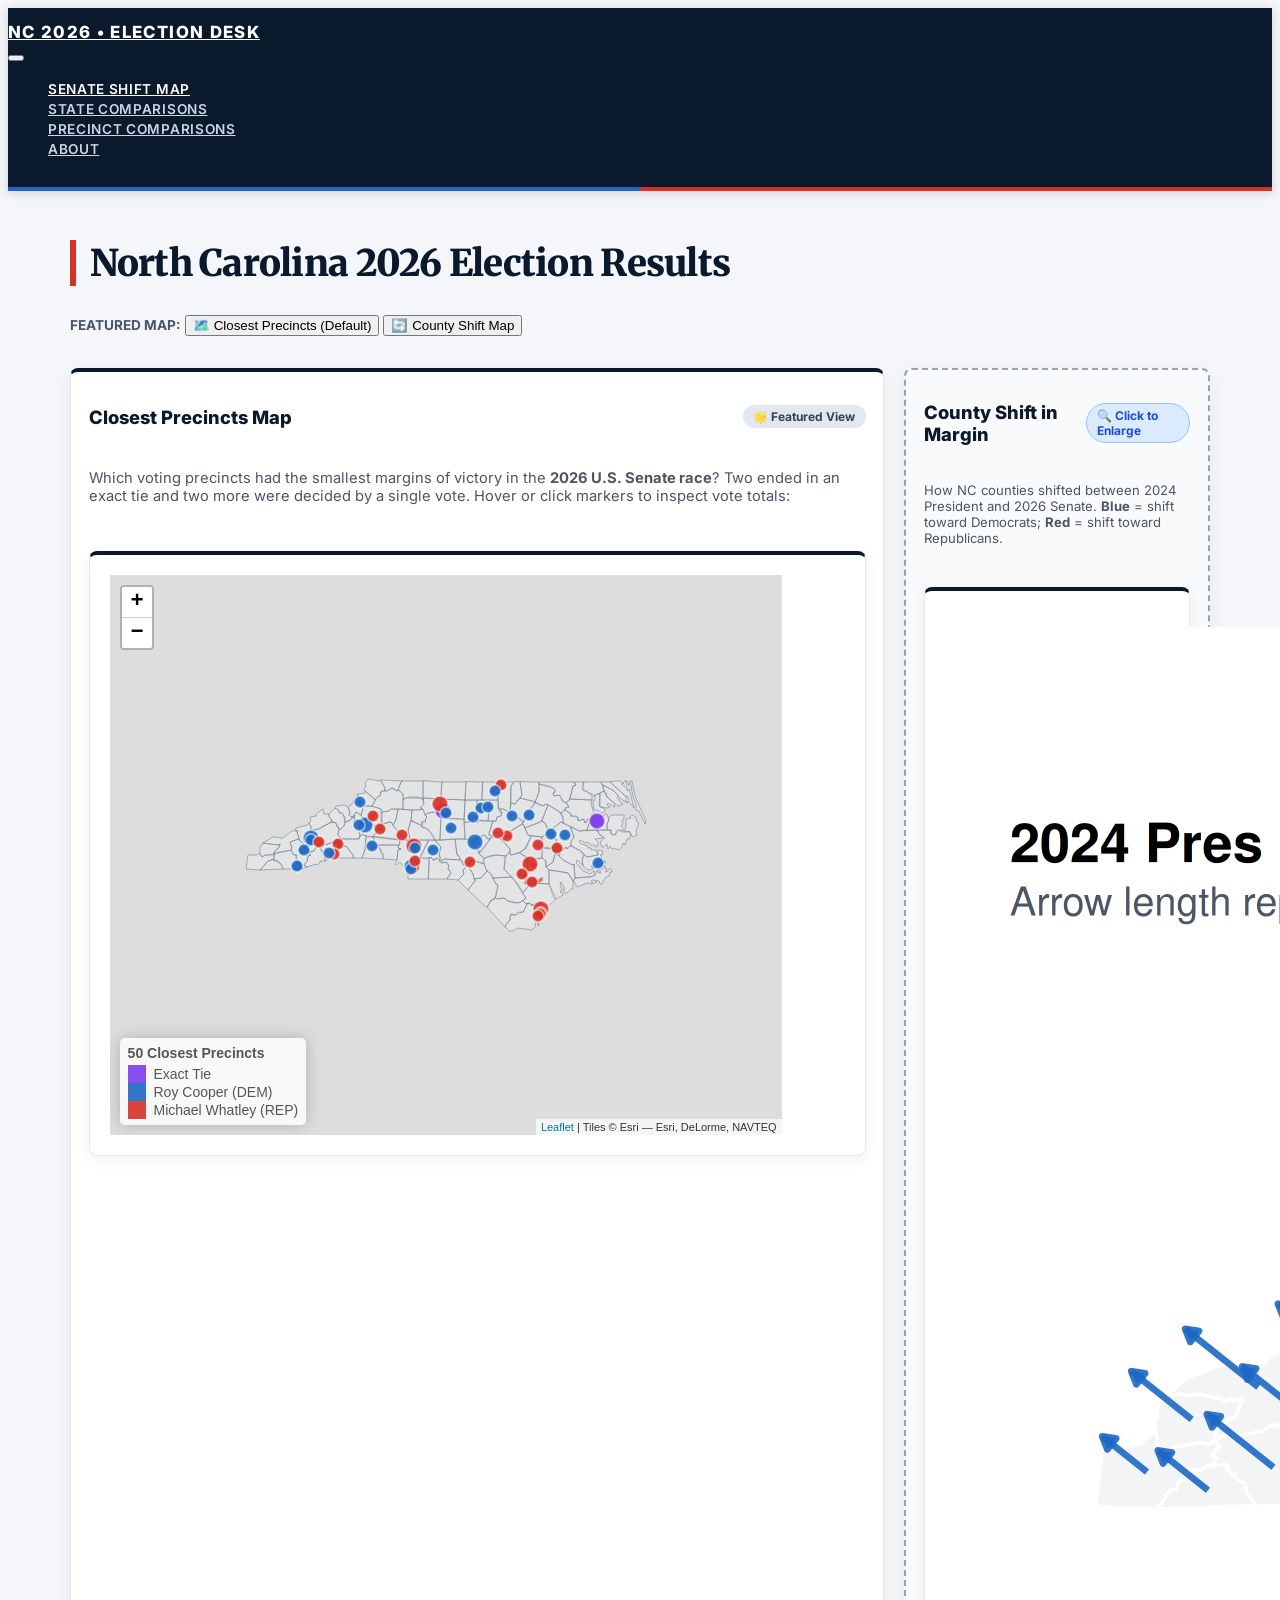
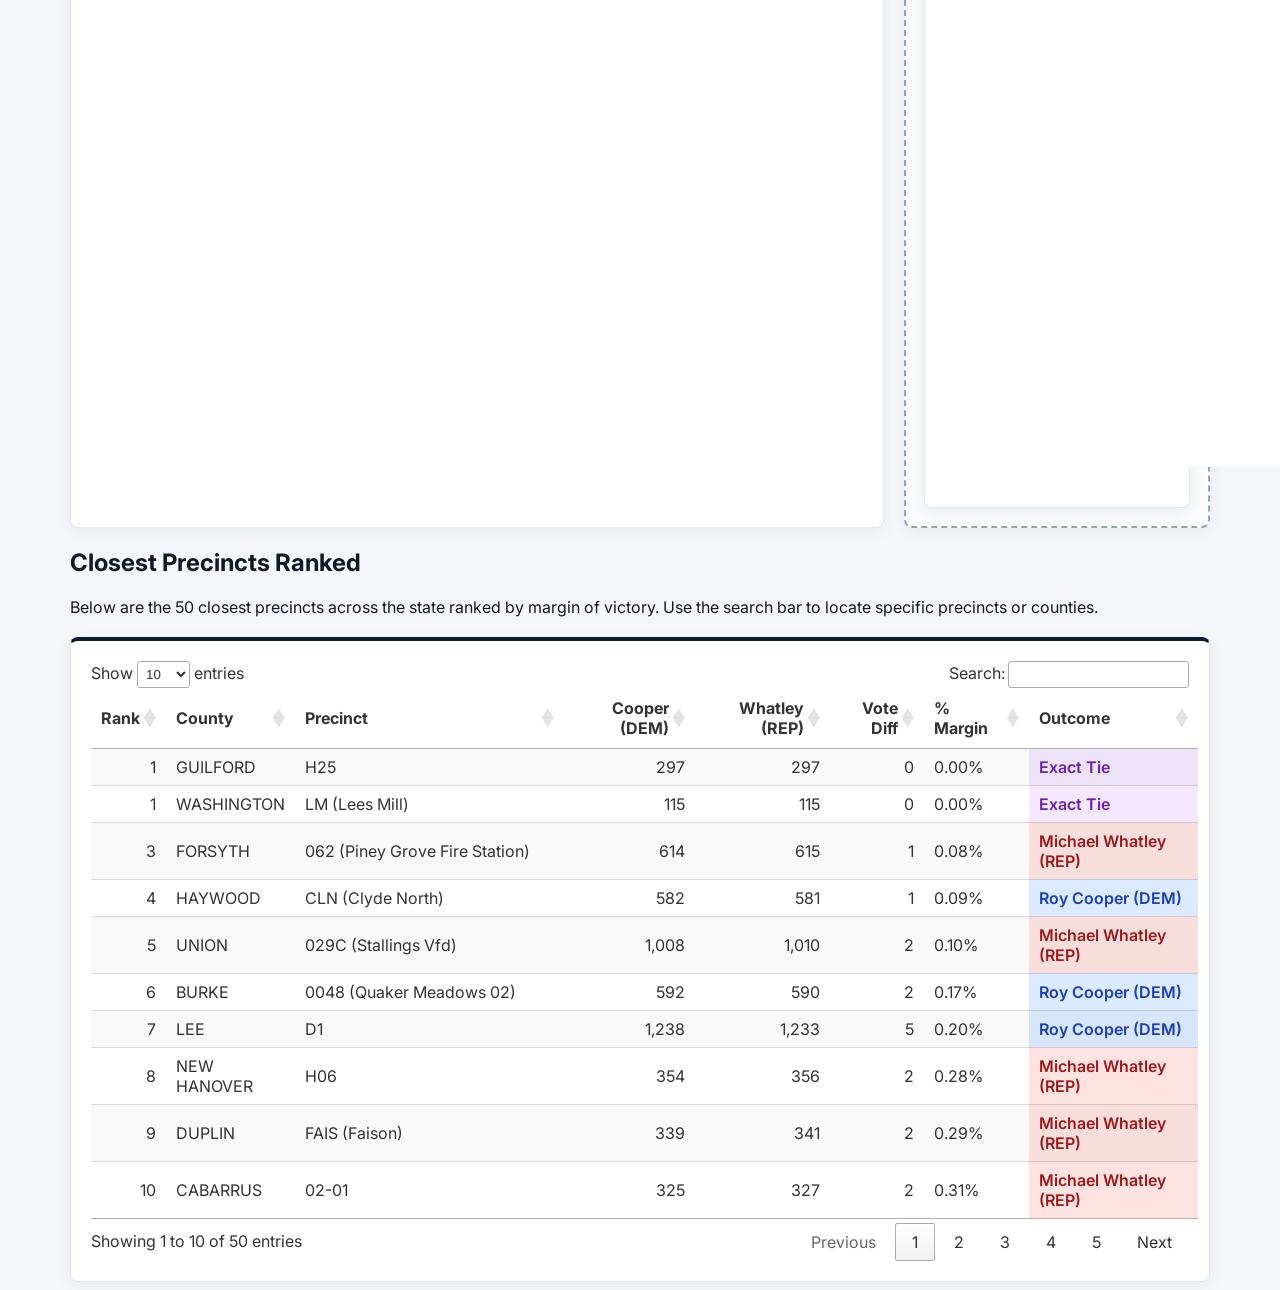
==== commit 0529028d: "Built site for gh-pages" ====
--- a/index.html
+++ b/index.html
@@ -82,6 +82,8 @@
 <script src="site_libs/Proj4Leaflet-1.0.1/proj4leaflet.js"></script>
 <link href="site_libs/rstudio_leaflet-1.3.1/rstudio_leaflet.css" rel="stylesheet">
 <script src="site_libs/leaflet-binding-2.2.3/leaflet.js"></script>
+<script src="site_libs/leaflet-providers-3.0.0/leaflet-providers.js"></script>
+<script src="site_libs/leaflet-providers-plugin-2.2.3/leaflet-providers-plugin.js"></script>
 <link href="site_libs/htmltools-fill-0.5.9/fill.css" rel="stylesheet">
 <link href="site_libs/datatables-css-0.0.0/datatables-crosstalk.css" rel="stylesheet">
 <script src="site_libs/datatables-binding-0.34.0/datatables.js"></script>
@@ -117,6 +119,14 @@
 <span class="menu-text">Senate Shift Map</span></a>
   </li>  
   <li class="nav-item">
+    <a class="nav-link" href="./comparison.html"> 
+<span class="menu-text">State Comparisons</span></a>
+  </li>  
+  <li class="nav-item">
+    <a class="nav-link" href="./precincts.html"> 
+<span class="menu-text">Precinct Comparisons</span></a>
+  </li>  
+  <li class="nav-item">
     <a class="nav-link" href="./about.html"> 
 <span class="menu-text">About</span></a>
   </li>  
@@ -154,47 +164,147 @@
 </header>
 
 
-<section id="county-shift-map-2024-to-2026" class="level2">
-<h2 class="anchored" data-anchor-id="county-shift-map-2024-to-2026">County Shift Map (2024 to 2026)</h2>
-<p>How counties shifted in the <strong>2026 U.S. Senate election</strong> (Roy Cooper vs.&nbsp;Michael Whatley) compared with the <strong>2024 presidential election</strong> (Kamala Harris vs.&nbsp;Donald Trump):</p>
-<ul>
-<li><strong>Blue arrows</strong> = shift toward Democrats</li>
-<li><strong>Red arrows</strong> = shift toward Republicans</li>
-<li><strong>Longer arrows</strong> = bigger change in two-party margin</li>
-</ul>
+<div style="display: flex; gap: 0.5rem; align-items: center; margin-bottom: 0.75rem; flex-wrap: wrap;">
+<p><span style="font-weight: 700; font-size: 0.85rem; color: #475569; text-transform: uppercase;">Featured Map:</span> <button class="btn btn-sm btn-outline-primary" onclick="swapMapFocus('precincts')">🗺️ Closest Precincts (Default)</button> <button class="btn btn-sm btn-outline-danger" onclick="swapMapFocus('shift')">🔄 County Shift Map</button></p>
+</div>
+<div class="map-swap-grid">
+<div id="panel-precincts" class="map-card is-main" onclick="if(this.classList.contains('is-side')) swapMapFocus('precincts')">
+<div class="map-card-header">
+<h3 class="map-card-title anchored">
+Closest Precincts Map
+</h3>
+<p><span id="badge-precincts" class="map-card-badge">🌟 Featured View</span></p>
+</div>
+<div class="map-card-desc">
+<p>Which voting precincts had the smallest margins of victory in the <strong>2026 U.S. Senate race</strong>? Two ended in an exact tie and two more were decided by a single vote. Hover or click markers to inspect vote totals:</p>
+</div>
+<div class="cell">
+<div class="cell-output-display">
+<div id="htmlwidget-d4635f7a15bfd492e614" style="width:672px;height:560px;" class="leaflet html-widget"></div>
+<script type="application/json" data-for="htmlwidget-d4635f7a15bfd492e614">{"x":{"options":{"crs":{"crsClass":"L.CRS.EPSG3857","code":null,"proj4def":null,"projectedBounds":null,"options":{}}},"calls":[{"method":"addProviderTiles","args":["Esri.WorldGrayCanvas",null,null,{"errorTileUrl":"","noWrap":false,"detectRetina":false}]},{"method":"addPolygons","args":[[[[{"lng":[-79.2343369,-79.2457962,-79.25152589999999,-79.27443699999999,-79.2629776,-79.52081299999999,-79.53800199999999,-79.54372409999999,-79.53800199999999,-79.2343369],"lat":[35.8442383,35.8614273,35.884346,35.9072647,36.2338486,36.2338486,35.9817505,35.8900757,35.8442383,35.8442383]}]],[[{"lng":[-81.15373989999999,-81.13655849999999,-81.1308212,-81.1193619,-81.1021805,-81.0907211,-81.07925419999999,-81.0506134,-81.03914639999999,-81.0105057,-80.9990463,-80.98757929999999,-80.98757929999999,-80.9990463,-81.03914639999999,-81.0677948,-81.0907211,-81.15373989999999,-81.1651993,-81.170929,-81.1823959,-81.1995773,-81.2339554,-81.27406309999999,-81.3027115,-81.33708949999999,-81.34281920000001,-81.3485489,-81.3600082,-81.35427090000002,-81.34281920000001,-81.15373989999999],"lat":[35.8327827,35.8270493,35.79840469999999,35.792675,35.7812119,35.8041306,35.81559370000001,35.849968,35.867157,35.9702911,35.9817505,36.0046692,36.03331379999999,36.0619659,36.07342149999999,36.0619659,36.07342149999999,36.0619659,36.0562325,36.03331379999999,36.0275841,36.03331379999999,36.0333138,36.0390472,36.03331379999999,36.0161285,36.0046692,35.9473724,35.8900757,35.8614273,35.792675,35.8327827]}]],[[{"lng":[-81.3714676,-81.35427090000002,-81.3027115,-81.29125209999999,-81.2797928,-81.2969818,-81.27406309999999,-81.2282333,-81.20530699999999,-81.19384769999999,-81.15373989999999,-81.13655849999999,-81.1193619,-81.0964508,-81.0849838,-81.0506134,-81.0448837,-81.0105057,-80.98757929999999,-80.97039789999999,-80.97039789999999,-80.97039789999999,-80.9474716,-80.9302902,-80.93601989999999,-80.9302902,-80.88445280000001,-81.3657379,-81.3714676],"lat":[36.5547066,36.52605820000001,36.4859505,36.4687653,36.44584659999999,36.3770905,36.3770905,36.39427949999999,36.40573880000001,36.4229279,36.4229279,36.4343872,36.4343872,36.42865749999999,36.4229279,36.4229279,36.3885498,36.3885498,36.40573880000001,36.4343872,36.4573059,36.4687653,36.4859505,36.5088692,36.52605820000001,36.5375214,36.5604401,36.57762530000001,36.5547066]}]],[[{"lng":[-79.8989639,-79.8875046,-79.8531265,-79.8416672,-79.8359375,-79.85885619999999,-79.8531265,-79.85885619999999,-79.88177490000001,-79.8875046,-79.86458589999999,-79.8703232,-79.9046936,-79.91042329999999,-79.91042329999999,-79.92188259999999,-79.94480129999999,-79.97917939999999,-79.99636079999999,-80.0135574,-80.0708542,-80.08230589999999,-80.0765839,-80.09950259999999,-80.1224136,-80.13387299999999,-80.1396103,-80.1510696,-80.1510696,-80.1625214,-80.1739807,-80.1739807,-80.168251,-80.1911774,-80.2083588,-80.2198181,-80.2370148,-80.2541962,-80.26565549999999,-80.30003359999999,-80.3229599,-79.91042329999999,-79.8989639],"lat":[34.8472939,34.86448290000001,34.8816719,34.8931313,34.9160461,34.950428,34.97907259999999,34.9848022,35.00199130000001,35.0134506,35.04209899999999,35.0535583,35.07647709999999,35.0879364,35.11085509999999,35.11658480000001,35.12231060000001,35.11085509999999,35.0936661,35.0936661,35.12804029999999,35.1395035,35.150959,35.1624184,35.1738777,35.1910667,35.19106670000001,35.1853371,35.1738777,35.1796112,35.1738777,35.168148,35.150959,35.1566925,35.168148,35.1624184,35.168148,35.1796112,35.2082558,35.1910667,34.8129158,34.8071861,34.8472939]}]],[[{"lng":[-81.2797928,-81.29125209999999,-81.3027115,-81.35427090000002,-81.3714676,-81.3657379,-81.64648439999999,-81.6751328,-81.7037811,-81.70951079999999,-81.7037811,-81.69805149999999,-81.7209702,-81.7438889,-81.7209702,-81.7037811,-81.65794369999999,-81.6350327,-81.57772829999999,-81.56053919999999,-81.5032501,-81.48032379999999,-81.45741269999999,-81.4402161,-81.4230347,-81.39438629999999,-81.3829269,-81.3714676,-81.3657379,-81.3829269,-81.3714676,-81.33135990000001,-81.2969818,-81.2797928],"lat":[36.44584659999999,36.4687653,36.4859505,36.52605820000001,36.5547066,36.57762530000001,36.59481429999999,36.5833549,36.5547066,36.52605820000001,36.5031395,36.47449489999999,36.44011309999999,36.40573880000001,36.3828201,36.3713608,36.3484421,36.3369827,36.2854156,36.279686,36.2338486,36.2682304,36.2682304,36.279686,36.2911491,36.2911491,36.2911491,36.30833439999999,36.3312531,36.35990140000001,36.3656311,36.3885498,36.3770905,36.44584659999999]}]],[[{"lng":[-81.96734619999999,-81.96734619999999,-81.95014949999999,-81.9444199,-81.9444199,-81.9043121,-81.8756714,-81.8584747,-81.81263729999999,-81.7667999,-81.8183746,-81.82983399999999,-81.8584747,-81.8584747,-81.8756714,-81.8699417,-81.8584747,-81.84702299999999,-81.84702299999999,-81.8699417,-81.9272385,-81.93296049999999,-81.9787979,-82.013176,-82.04756159999999,-82.0819321,-82.0532913,-82.0876617,-82.0590134,-82.013176,-81.9902573,-81.96734619999999],"lat":[35.9301834,35.9473724,35.9645576,35.9760208,35.9817505,36.0161285,35.9874763,35.9817505,35.9645576,36.0619659,36.1135292,36.1650963,36.1765556,36.1994743,36.22812270000001,36.2338486,36.2338486,36.23384859999999,36.2510414,36.3255234,36.2624969,36.2567673,36.2109337,36.1364479,36.1192589,36.1020699,36.0046692,35.9817505,35.9702911,35.9301834,35.9187241,35.9301834]}]],[[{"lng":[-77.1888733,-77.1716843,-77.1716843,-77.1602249,-77.14876559999999,-77.1430359,-77.1258469,-77.1143951,-77.1258469,-77.17741389999999,-77.18314359999999,-77.18314359999999,-77.2003326,-76.97688289999999,-76.9023972,-76.82790369999999,-76.59299469999999,-76.6273727,-76.6331024,-76.6502991,-76.6502991,-76.6617584,-76.69039920000002,-76.7476959,-76.7648849,-76.7648849,-76.7476959,-76.7476959,-76.7534256,-76.78780359999999,-76.816452,-76.8221817,-76.8221817,-76.84510039999999,-76.86801150000001,-76.8909378,-76.90812679999999,-76.9310455,-76.9711533,-76.97688289999999,-76.97688289999999,-77.0227203,-77.0227203,-77.01699069999999,-76.99979399999999,-76.86228939999999,-76.8508301,-76.8393707,-76.816452,-76.8049927,-76.79353329999999,-76.799263,-76.79353329999999,-76.7476959,-76.7075882,-76.69039920000002,-76.67321009999999,-76.6331024,-76.615921,-76.59872439999999,-76.59299469999999,-76.615921,-76.59872439999999,-76.6331024,-76.6617584,-76.67321009999999,-76.6617584,-76.6331024,-76.587265,-76.54715729999999,-76.51278689999999,-76.4955978,-76.4955978,-76.4955978,-76.54715729999999,-76.57008359999999,-76.6044617,-76.59872439999999,-76.6331024,-76.82790369999999,-77.0055237,-77.17741389999999,-77.1888733,-77.1888733],"lat":[35.7010002,35.6723518,35.6437035,35.6322479,35.5978661,35.5978661,35.5921402,35.5692215,35.5577583,35.5291138,35.5176544,35.4947357,35.4145203,35.31138990000001,35.25409319999999,35.2082558,35.2540932,35.29420090000001,35.29420090000001,35.3056564,35.33430860000001,35.34003829999999,35.345768,35.32857510000001,35.3343086,35.34576799999999,35.362957,35.3686829,35.380146,35.38014599999999,35.3686829,35.380146,35.4030647,35.4145203,35.4145203,35.4145203,35.4259834,35.4431686,35.437439,35.4431686,35.4603577,35.4775467,35.4832764,35.5004654,35.5061951,35.4603577,35.45462800000001,35.4603577,35.4832764,35.4832764,35.4775467,35.45462800000001,35.4431686,35.4259834,35.4259834,35.4259834,35.42024989999999,35.3916016,35.39160160000001,35.4087906,35.4259834,35.4660873,35.4832764,35.5061951,35.52338410000001,35.53483960000001,35.5520325,35.5520325,35.52338410000001,35.53483960000001,35.52338410000001,35.53483960000001,35.5577583,35.5692215,35.6093292,35.6150551,35.6494331,35.6723518,35.7010002,35.6952705,35.6666222,35.74683760000001,35.7411079,35.7010002]}]],[[{"lng":[-76.7476959,-76.7362366,-76.72477719999999,-76.73050689999999,-76.73050689999999,-76.7190475,-76.69039920000002,-76.6846695,-76.69039920000002,-76.71331789999999,-76.7362366,-76.7476959,-76.7476959,-76.7476959,-76.73050689999999,-76.7190475,-77.1602249,-77.1888733,-77.211792,-77.22898099999999,-77.2404404,-77.2690887,-77.28627779999999,-77.3091965,-77.3091965,-77.3034668,-77.2920074,-77.2690887,-77.2404404,-77.2404404,-77.2576294,-77.2748184,-77.3091965,-77.3263779,-77.3263779,-77.2404404,-77.2232513,-77.211792,-77.2003326,-77.2003326,-77.2060623,-77.1888733,-77.1545029,-77.13157649999999,-77.1086655,-77.0857391,-77.0570908,-77.03417209999999,-77.02844999999999,-77.03417209999999,-77.06282809999999,-77.0399017,-76.99979399999999,-76.96541599999999,-76.9367752,-76.91384889999999,-76.89666749999999,-76.8909378,-76.89666749999999,-76.87947849999999,-76.8565598,-76.84510039999999,-76.8393707,-76.83364109999999,-76.8107224,-76.7706146,-76.7476959],"lat":[35.884346,35.9015388,35.9187241,35.9301834,35.9416428,35.9702911,35.9817505,35.9932098,36.0046692,36.03331379999999,36.0848846,36.1650963,36.1937408,36.2109337,36.222393,36.2338486,36.2338486,36.2338486,36.24531169999999,36.222393,36.2166595,36.21665949999999,36.205204,36.2109337,36.1994743,36.1708221,36.16509630000001,36.1421776,36.1078033,36.1020699,36.0963402,36.0963402,36.0906105,36.07915119999999,36.0562325,36.0218582,36.0046692,35.9932098,35.97602080000001,35.9702911,35.9416428,35.9359131,35.9473724,35.9301834,35.9301834,35.9359131,35.9416428,35.9301834,35.9129944,35.8900757,35.867157,35.8614273,35.8728867,35.88434600000001,35.8900757,35.8900757,35.88434600000001,35.8614273,35.8327827,35.8155937,35.8327827,35.8442383,35.8728867,35.884346,35.8900757,35.8786201,35.884346]}]],[[{"lng":[-78.82753749999999,-78.7931595,-78.7874298,-78.79888919999999,-78.82753749999999,-78.82753749999999,-78.82753749999999,-78.8561783,-78.8218002,-78.661377,-78.64991759999999,-78.63272859999999,-78.61553959999999,-78.59262079999999,-78.57543179999999,-78.5410538,-78.42646789999999,-78.3863602,-78.3634338,-78.33479310000001,-78.2889557,-78.24311829999999,-78.17436219999999,-78.1972809,-78.248848,-78.25457759999999,-78.248848,-78.283226,-78.3175964,-78.3233261,-78.33479310000001,-78.34625240000001,-78.3634338,-78.3863602,-78.4665756,-78.49521639999999,-78.7759628,-78.8160706,-78.896286,-78.82753749999999],"lat":[34.7269745,34.6983223,34.6582184,34.6410294,34.5608139,34.5378952,34.5035172,34.4806023,34.4576836,34.4634094,34.4462204,34.44622039999999,34.44622039999999,34.44049450000001,34.4233017,34.4175758,34.3831978,34.3717384,34.3717384,34.3717384,34.3889275,34.4118462,34.4691391,34.4806023,34.5264359,34.5436287,34.56081390000001,34.595192,34.6410294,34.6639481,34.6868668,34.6983223,34.7097816,34.7498932,34.8301048,34.8472939,34.8472939,34.8472939,34.8358345,34.7269745]}]],[[{"lng":[-78.248848,-78.3577042,-78.3519745,-78.3806305,-78.39208219999999,-78.40927119999999,-78.47802729999999,-78.5066757,-78.5238647,-78.5238647,-78.5353241,-78.58116149999999,-78.6098099,-78.62699889999999,-78.6384506,-78.5582428,-78.5066757,-78.4665756,-78.42646789999999,-78.39208219999999,-78.3634338,-78.3519745,-78.34625240000001,-78.3175964,-78.25457759999999,-78.20874019999999,-78.18009189999999,-78.12852479999999,-78.0826874,-78.0483093,-78.0311203,-78.0196686,-77.99101259999999,-77.9623642,-77.9509048,-77.93944549999999,-77.9279938,-77.93944549999999,-77.93944549999999,-77.9852829,-78.00820159999999,-78.0139389,-78.03685,-78.07695769999999,-78.0998764,-78.1170654,-78.1342545,-78.248848],"lat":[34.2113113,34.2113113,34.1941223,34.182663,34.1540108,34.1540108,34.1769295,34.1769295,34.1540108,34.1368256,34.0737991,34.0279655,34.02223589999999,33.99358369999999,33.9477463,33.86753460000001,33.861805,33.86753460000001,33.8904533,33.90764239999999,33.9248314,33.9248314,33.9076424,33.9019127,33.913372,33.92483139999999,33.90764239999999,33.9019127,33.9019127,33.896183,33.9076424,33.9248314,33.9477463,33.9821281,34.02223589999999,34.0852585,34.1196365,34.1425552,34.1540108,34.2514191,34.325901,34.3373604,34.3430901,34.3602791,34.3717384,34.3717384,34.3717384,34.2113113]}]],[[{"lng":[-82.2939301,-82.30538179999999,-82.3225784,-82.33976749999999,-82.3512192,-82.34548950000001,-82.35694889999999,-82.36841579999999,-82.3913269,-82.4314346,-82.43716429999999,-82.4658127,-82.4944611,-82.56894679999999,-82.6720734,-82.6949997,-82.7121887,-82.7179108,-82.72364809999999,-82.74083709999999,-82.80958559999999,-82.8325119,-82.8496933,-82.86689,-82.87261959999999,-82.8840714,-82.86689,-82.83823389999999,-82.80958559999999,-82.7809448,-82.7752151,-82.78667449999999,-82.7981262,-82.80385590000002,-82.75229639999999,-82.73510739999999,-82.7121887,-82.6949997,-82.6720734,-82.60332489999999,-82.4658127,-82.45436099999999,-82.43716429999999,-82.42570499999999,-82.3741455,-82.3741455,-82.3798752,-82.3741455,-82.3512192,-82.3168488,-82.276741,-82.259552,-82.23663329999999,-82.242363,-82.242363,-82.2137146,-82.23090359999999,-82.3168488,-82.3111115,-82.2939301,-82.28247069999999,-82.28247069999999,-82.2939301,-82.30538179999999,-82.30538179999999,-82.28247069999999,-82.2939301],"lat":[35.7296486,35.7353783,35.74110789999999,35.7525673,35.7812119,35.8041306,35.8155937,35.8213196,35.8213196,35.8327827,35.8442383,35.8327827,35.8213196,35.7869453,35.7411079,35.7296486,35.7353783,35.7239189,35.7124596,35.7124596,35.6952705,35.6952705,35.6952705,35.6952705,35.6895409,35.67808149999999,35.6322479,35.62651439999999,35.62651439999999,35.58067699999999,35.5577583,35.5176544,35.4832764,35.4603577,35.4202499,35.4431686,35.45462800000001,35.45462800000001,35.4489021,35.4259834,35.45462800000001,35.4603577,35.471817,35.4775467,35.4603577,35.47181700000001,35.4832764,35.49473570000001,35.5004654,35.49473570000001,35.4775467,35.4775467,35.49473570000001,35.5061951,35.5119209,35.53483960000001,35.5405731,35.5978661,35.5978661,35.5978661,35.6150551,35.62651439999999,35.6494331,35.67808149999999,35.6838112,35.7124596,35.7296486]}]],[[{"lng":[-81.77826689999999,-81.7667999,-81.7496185,-81.73242949999999,-81.69805149999999,-81.6751328,-81.64076229999999,-81.6006546,-81.57772829999999,-81.53762050000002,-81.53189089999999,-81.4975204,-81.4688721,-81.39438629999999,-81.3657379,-81.4001083,-81.4402161,-81.4631424,-81.4860535,-81.5662689,-81.6006546,-81.6292953,-81.6292953,-81.6865921,-81.71524049999999,-81.7381592,-81.7725372,-81.81263729999999,-81.8584747,-81.8756714,-81.9043121,-81.9444199,-81.9444199,-81.95014949999999,-81.93296049999999,-81.9444199,-81.96161649999999,-81.98452759999999,-81.8756714,-81.8584747,-81.83556369999999,-81.82983399999999,-81.77826689999999],"lat":[35.5978661,35.61505510000001,35.6207848,35.6093292,35.5864105,35.57494740000001,35.5749474,35.5749474,35.5749474,35.5749474,35.58641050000001,35.6150551,35.6494331,35.7353783,35.7640266,35.7697563,35.775486,35.77548599999999,35.77548599999999,35.7869453,35.8327827,35.8442383,35.849968,35.867157,35.87862009999999,35.8900757,35.9244537,35.9645576,35.9817505,35.9874763,36.0161285,35.9817505,35.9760208,35.9645576,35.9244537,35.8728867,35.849968,35.8155937,35.7239189,35.67235180000001,35.6322479,35.58641049999999,35.5978661]}]],[[{"lng":[-80.7870483,-80.75267029999999,-80.6896515,-80.6724548,-80.64954379999999,-80.57505039999999,-80.5177612,-80.3057632,-80.71829219999999,-80.7870483,-80.7870483],"lat":[35.4775467,35.3916016,35.3400383,35.2540932,35.2426338,35.1967964,35.1910667,35.5061951,35.5061951,35.5061951,35.4775467]}]],[[{"lng":[-81.35427090000002,-81.3600082,-81.3485489,-81.34281920000001,-81.33708949999999,-81.3485489,-81.3714676,-81.3657379,-81.38865659999999,-81.4115753,-81.4860535,-81.5548172,-81.6292953,-81.65794369999999,-81.68087009999999,-81.8183746,-81.7667999,-81.81263729999999,-81.7725372,-81.7381592,-81.71524049999999,-81.6865921,-81.6292953,-81.6292953,-81.6006546,-81.5662689,-81.4860535,-81.4631424,-81.4402161,-81.4001083,-81.3657379,-81.34281920000001,-81.35427090000002],"lat":[35.8614273,35.8900757,35.9473724,36.0046692,36.0161285,36.0275841,36.0390472,36.0619659,36.07342149999999,36.07342149999999,36.1078033,36.1192589,36.1192589,36.1192589,36.1192589,36.1135292,36.0619659,35.9645576,35.9244537,35.8900757,35.87862009999999,35.867157,35.849968,35.8442383,35.8327827,35.7869453,35.77548599999999,35.77548599999999,35.775486,35.7697563,35.7640266,35.792675,35.8614273]}]],[[{"lng":[-76.4898682,-76.3981934,-76.38673399999999,-76.3638153,-76.3466263,-76.3179779,-76.2835999,-76.27214049999999,-76.25495149999999,-76.2434998,-76.22057339999999,-76.2091217,-76.1575546,-76.1632843,-76.1288986,-76.1059875,-76.08879089999999,-76.05441279999999,-75.98566439999999,-75.93982699999999,-75.93409729999999,-75.93982699999999,-75.962738,-75.9799347,-75.96847529999999,-75.96847529999999,-75.98566439999999,-75.98566439999999,-76.0315018,-76.0601501,-76.34089659999999,-76.4898682,-76.5299759,-76.4898682],"lat":[36.491684,36.4573059,36.44584659999999,36.44584659999999,36.4229279,36.40573880000001,36.3885498,36.3885498,36.3828201,36.3656311,36.3656311,36.3369827,36.3197937,36.2911491,36.2911491,36.2682304,36.24531169999999,36.2338486,36.1765556,36.1650963,36.1708221,36.17655559999999,36.1937408,36.2109337,36.2338486,36.2510414,36.2682304,36.2911491,36.3197937,36.3484421,36.5489769,36.5489769,36.54897690000001,36.491684]}]],[[{"lng":[-77.1258469,-77.1086655,-77.09719849999999,-77.0800095,-77.0800095,-77.06855770000001,-77.03417209999999,-76.8909378,-76.82790369999999,-76.71331789999999,-76.7018661,-76.69039920000002,-76.7018661,-76.7476959,-76.72477719999999,-76.67321009999999,-76.6617584,-76.6674805,-76.6331024,-76.6216431,-76.6216431,-76.6101913,-76.587265,-76.57008359999999,-76.57581329999999,-76.5815353,-76.54715729999999,-76.51278689999999,-76.4955978,-76.4898682,-76.44403079999999,-76.44403079999999,-76.4497604,-76.40392299999999,-76.40392299999999,-76.3981934,-76.3638153,-76.33516689999999,-76.3122482,-76.32370759999999,-76.3294373,-76.30651859999999,-76.2835999,-76.2835999,-76.30651859999999,-76.32370759999999,-76.3466263,-76.3466263,-76.369545,-76.369545,-76.3810043,-76.39246369999999,-76.3981934,-76.4211121,-76.44403079999999,-76.4497604,-76.44403079999999,-76.4153748,-76.40392299999999,-76.4325714,-76.4211121,-76.42684170000001,-76.4497604,-76.4669495,-76.46121219999999,-76.4784088,-76.4841385,-76.4841385,-76.51278689999999,-76.5357056,-76.5643539,-76.57008359999999,-76.54715729999999,-76.54142759999999,-76.552887,-76.57581329999999,-76.587265,-76.6101913,-76.6331024,-76.6502991,-76.6388321,-76.6273727,-76.6331024,-76.6674805,-76.6617584,-76.6617584,-76.74197389999999,-77.1086655,-77.09719849999999,-77.14876559999999,-77.1258469],"lat":[34.7728081,34.7728081,34.7269745,34.7040558,34.6868668,34.6754036,34.6925926,34.7269745,34.7327003,34.721241,34.7327003,34.7441597,34.755619,34.7613487,34.7899971,34.8014565,34.7899971,34.755619,34.7327003,34.7327003,34.7441597,34.7899971,34.7899971,34.7842674,34.7670784,34.7327003,34.721241,34.7269745,34.7441597,34.7785378,34.8014565,34.8129158,34.8301048,34.8415642,34.8472939,34.8759384,34.8759384,34.89885710000001,34.9045906,34.9160461,34.93323900000001,34.9389648,34.9446945,34.97907259999999,35.00199130000001,35.0191803,35.0134506,34.97907259999999,34.9618835,34.9389648,34.9389648,34.9446945,34.9561539,34.950428,34.9446945,34.950428,34.9618835,34.97907259999999,34.99626540000001,35.0134506,35.0363693,35.0535583,35.0650177,35.05928420000001,35.0363693,35.02491,35.00199130000001,34.9848022,34.9905319,35.00199130000001,35.00199130000001,34.9733467,34.9446945,34.9275093,34.9217758,34.9275093,34.950428,34.97907259999999,34.97907259999999,34.9618835,34.9561539,34.9275093,34.9045906,34.9045906,34.8931313,34.8759384,34.8415642,34.8358345,34.8129158,34.7728081,34.7728081]}]],[[{"lng":[-79.48643489999999,-79.52081299999999,-79.2629776,-79.15412140000001,-79.125473,-79.2171402,-79.48643489999999],"lat":[36.5432472,36.2338486,36.2338486,36.2338486,36.5375214,36.5432472,36.5432472]}]],[[{"lng":[-80.9589386,-80.9646683,-80.9589386,-80.94174959999999,-80.9245605,-80.9245605,-80.93601989999999,-80.97039789999999,-80.98185730000002,-81.00477599999999,-81.03914639999999,-81.05634309999999,-81.0677948,-81.0964508,-81.1021805,-81.1193619,-81.1308212,-81.13655849999999,-81.15373989999999,-81.34281920000001,-81.3657379,-81.39438629999999,-81.4688721,-81.4975204,-81.53189089999999,-80.9589386],"lat":[35.5405731,35.5692215,35.58641049999999,35.5921402,35.5921402,35.60932919999999,35.6207848,35.6551666,35.68381120000001,35.6895409,35.70672989999999,35.7124596,35.7468376,35.7640266,35.7812119,35.792675,35.79840469999999,35.8270493,35.8327827,35.792675,35.7640266,35.7353783,35.6494331,35.6150551,35.58641050000001,35.5405731]}]],[[{"lng":[-79.34319309999999,-79.3202744,-79.308815,-79.28590389999999,-79.2801743,-79.27443699999999,-79.2629776,-79.2457962,-79.2285995,-79.2114182,-79.16558069999999,-79.10255429999999,-79.07390590000001,-79.0567169,-79.0452576,-79.0280685,-78.9994202,-78.9765015,-78.91347499999999,-78.9879608,-78.90201569999999,-79.02233889999999,-79.1942291,-79.20568849999999,-79.25152589999999,-79.2457962,-79.2343369,-79.53800199999999,-79.52081299999999,-79.34319309999999],"lat":[35.51192090000001,35.53483960000001,35.5405731,35.5577583,35.5520325,35.5405731,35.5405731,35.5577583,35.5634918,35.5577583,35.5921402,35.5978661,35.5978661,35.5864105,35.5577583,35.5348396,35.53483960000001,35.52338410000001,35.5864105,35.6093292,35.8557014,35.8557014,35.8614273,35.867157,35.884346,35.8614273,35.8442383,35.8442383,35.5291138,35.51192090000001]}]],[[{"lng":[-83.97269439999999,-83.97269439999999,-83.97269439999999,-83.9383163,-83.91539759999999,-83.9039459,-83.8810196,-83.8581085,-83.79507450000001,-83.7492371,-83.73205569999999,-83.7205963,-83.7091293,-83.726326,-83.73205569999999,-83.726326,-83.69767759999999,-83.7205963,-83.7435074,-83.7721634,-83.79507450000001,-83.909668,-83.944046,-83.96696469999999,-83.98988340000001,-84.0128021,-84.0128021,-84.02426149999999,-84.0529099,-84.0930176,-84.1273956,-84.17323300000001,-84.20760349999999,-84.21907039999999,-84.24198149999999,-84.28781889999999,-84.29354859999999,-84.322197,-84.322197,-84.1445847,-84.01853179999999,-83.97269439999999],"lat":[35.0191803,35.0306396,35.0363693,35.0592842,35.0592842,35.0879364,35.0993958,35.1395035,35.1395035,35.1624184,35.1566925,35.1738777,35.1910667,35.1967964,35.1967964,35.2082558,35.2426338,35.2655525,35.2483635,35.2483635,35.2540932,35.2369041,35.2311745,35.2197151,35.2139854,35.2483635,35.27701189999999,35.29420090000001,35.2827415,35.2540932,35.2426338,35.2369041,35.2426338,35.2540932,35.2655525,35.2369041,35.2197151,34.9962654,34.99053189999999,34.97907259999999,34.97907259999999,35.0191803]}]],[[{"lng":[-76.6617584,-76.6617584,-76.67321009999999,-76.7018661,-76.7075882,-76.7018661,-76.67893979999999,-76.6846695,-76.67893979999999,-76.6617584,-76.6331024,-76.615921,-76.57581329999999,-76.51851649999999,-76.4784088,-76.4497604,-76.43830109999999,-76.44403079999999,-76.45549009999999,-76.4841385,-76.51278689999999,-76.552887,-76.57008359999999,-76.57581329999999,-76.57581329999999,-76.55862429999999,-76.55862429999999,-76.552887,-76.552887,-76.59872439999999,-76.6216431,-76.6331024,-76.6388321,-76.65602869999999,-76.67893979999999,-76.6617584],"lat":[36.2911491,36.26823039999999,36.2338486,36.2166595,36.1765556,36.1421776,36.1078033,36.07915119999999,36.0562325,36.0390472,36.03904720000001,36.0447769,36.0218582,36.0046692,36.01612850000001,36.0275841,36.0505028,36.0619659,36.08488459999999,36.0963402,36.0963402,36.1078033,36.1192589,36.1593666,36.23384859999999,36.2682304,36.3026047,36.3312531,36.3484421,36.3255234,36.3255234,36.3255234,36.30833439999999,36.3140678,36.3026047,36.2911491]}]],[[{"lng":[-83.7492371,-83.79507450000001,-83.8581085,-83.8810196,-83.9039459,-83.91539759999999,-83.9383163,-83.97269439999999,-83.97269439999999,-83.97269439999999,-84.01853179999999,-83.94977569999999,-83.58308409999999,-83.51432799999999,-83.53151700000001,-83.5429764,-83.5601654,-83.56589509999999,-83.6117325,-83.61746219999999,-83.63465119999999,-83.6403809,-83.6575699,-83.6518402,-83.6575699,-83.69767759999999,-83.73205569999999,-83.7492371],"lat":[35.1624184,35.1395035,35.1395035,35.0993958,35.0879364,35.0592842,35.0592842,35.0363693,35.0306396,35.0191803,34.97907259999999,34.97907259999999,34.9905319,34.9905319,35.0191803,35.02490999999999,35.05355829999999,35.0822029,35.1051216,35.1223106,35.1223106,35.1337738,35.1395035,35.1566925,35.1624184,35.1624184,35.1566925,35.1624184]}]],[[{"lng":[-81.47460169999999,-81.50897979999999,-81.52616119999999,-81.53762050000002,-81.57772829999999,-81.6006546,-81.64076229999999,-81.6751328,-81.69805149999999,-81.70951079999999,-81.71524049999999,-81.7496185,-81.7725372,-81.3657379,-81.32563019999999,-81.33135990000001,-81.33708949999999,-81.33135990000001,-81.34281920000001,-81.3657379,-81.3657379,-81.3657379,-81.4230347,-81.451683,-81.47460169999999],"lat":[35.4489021,35.49473570000001,35.5405731,35.5749474,35.5749474,35.5749474,35.5749474,35.57494740000001,35.5864105,35.3572273,35.3400383,35.25409319999999,35.19106670000001,35.1738777,35.1738777,35.2197151,35.2369041,35.2655525,35.2884712,35.2884712,35.3113899,35.32857510000001,35.38587570000001,35.4202499,35.4489021]}]],[[{"lng":[-78.2889557,-78.33479310000001,-78.3634338,-78.3863602,-78.42646789999999,-78.5410538,-78.57543179999999,-78.59262079999999,-78.61553959999999,-78.63272859999999,-78.64991759999999,-78.661377,-78.8218002,-78.8561783,-78.86763759999999,-78.87910460000001,-78.924942,-78.9421234,-78.9421234,-78.96504969999999,-78.9765015,-78.98223109999999,-78.98223109999999,-79.0051498,-79.0108795,-79.01660919999999,-79.03379819999999,-79.0567169,-78.6384506,-78.62699889999999,-78.6098099,-78.58116149999999,-78.5353241,-78.5238647,-78.5238647,-78.5066757,-78.47802729999999,-78.40927119999999,-78.39208219999999,-78.3806305,-78.3519745,-78.3577042,-78.248848,-78.1342545,-78.1686325,-78.1858139,-78.20874019999999,-78.24311829999999,-78.2889557],"lat":[34.3889275,34.3717384,34.3717384,34.3717384,34.3831978,34.4175758,34.4233017,34.44049450000001,34.44622039999999,34.44622039999999,34.4462204,34.4634094,34.4576836,34.4806023,34.4576836,34.4462204,34.44049450000001,34.4290352,34.400383,34.3889275,34.3889275,34.3774681,34.3602791,34.3430901,34.3430901,34.33163069999999,34.3144417,34.3029823,33.9477463,33.99358369999999,34.02223589999999,34.0279655,34.0737991,34.1368256,34.1540108,34.1769295,34.1769295,34.1540108,34.1540108,34.182663,34.1941223,34.2113113,34.2113113,34.3717384,34.3660088,34.3717384,34.3717384,34.4118462,34.3889275]}]],[[{"lng":[-77.24617000000001,-77.24617000000001,-77.24617000000001,-77.2690887,-77.2920074,-77.3034668,-77.3550339,-77.36076349999999,-77.3951416,-77.41805269999999,-77.440979,-77.4581604,-77.440979,-77.440979,-77.440979,-77.48108669999999,-77.44670099999999,-77.36076349999999,-77.2690887,-77.194603,-77.194603,-77.17741389999999,-77.1545029,-77.1143951,-77.1086655,-77.1143951,-77.09719849999999,-77.1086655,-77.09719849999999,-77.1086655,-76.74197389999999,-76.6617584,-76.6617584,-76.6674805,-76.6617584,-76.6674805,-76.67893979999999,-76.7075882,-76.72477719999999,-76.74197389999999,-76.7648849,-76.78207399999999,-76.799263,-76.82790369999999,-76.8565598,-76.8909378,-76.9310455,-76.94823459999999,-76.9711533,-77.0399017,-77.0857391,-77.0742798,-77.06855770000001,-77.0742798,-77.06855770000001,-77.0570908,-77.03417209999999,-76.9826126,-76.97688289999999,-76.94823459999999,-76.9310455,-76.9310455,-76.9425049,-76.94823459999999,-76.9310455,-76.91384889999999,-76.9023972,-76.97688289999999,-77.2003326,-77.24617000000001],"lat":[35.3916016,35.380146,35.362957,35.3572273,35.380146,35.380146,35.3400383,35.34003829999999,35.345768,35.3400383,35.3228493,35.2999306,35.2884712,35.2770119,35.2540932,35.2369041,35.2139854,35.1624184,35.1223106,35.0879364,35.0764771,35.0650177,35.0650177,35.07647709999999,35.04209899999999,35.02490999999999,34.9905319,34.9618835,34.9217758,34.8358345,34.8415642,34.8759384,34.8931313,34.9045906,34.93323900000001,34.9561539,34.9561539,34.950428,34.933239,34.9160461,34.9045906,34.9160461,34.9275093,34.933239,34.933239,34.9561539,34.9618835,34.9848022,35.0134506,35.07074740000001,35.09366610000001,35.1051216,35.11658480000001,35.1395035,35.1566925,35.1566925,35.1337738,35.0936661,35.0764771,35.0764771,35.0707474,35.1165848,35.1337738,35.1853371,35.1967964,35.2311745,35.25409319999999,35.31138990000001,35.4145203,35.3916016]}]],[[{"lng":[-79.1140137,-79.108284,-79.09682459999999,-79.10255429999999,-79.0910873,-79.0567169,-79.03379819999999,-78.9994202,-78.9421234,-78.896286,-78.8160706,-78.7759628,-78.49521639999999,-78.52959439999999,-78.5697021,-78.59262079999999,-78.6212692,-78.64991759999999,-78.661377,-78.64991759999999,-78.64991759999999,-78.661377,-78.661377,-78.6556473,-78.64418789999999,-78.63272859999999,-78.63272859999999,-78.6212692,-78.7072144,-78.71294399999999,-78.7358627,-78.7931595,-78.84471889999999,-78.89055630000001,-78.9994202,-79.03379819999999,-79.05098719999999,-79.0910873,-79.1140137],"lat":[35.1223106,35.1165848,35.1051216,35.0822029,35.0650177,34.9962654,34.9561539,34.9446945,34.9045906,34.8358345,34.8472939,34.8472939,34.8472939,34.8816719,34.9217758,34.9446945,34.9561539,34.9618835,34.99053189999999,35.02490999999999,35.04209899999999,35.0592842,35.0822029,35.11085509999999,35.1395035,35.1796112,35.2139854,35.2311745,35.2540932,35.2540932,35.2540932,35.25409319999999,35.2540932,35.2311745,35.2197151,35.2082558,35.1967964,35.1910667,35.1223106]}]],[[{"lng":[-75.98566439999999,-75.974205,-75.974205,-75.96847529999999,-75.93982699999999,-75.9111786,-75.9111786,-75.9169083,-75.9283676,-75.93982699999999,-76.00285339999999,-75.98566439999999],"lat":[36.5547066,36.52605820000001,36.5031395,36.49741360000001,36.491684,36.491684,36.50886919999999,36.52605820000001,36.5489769,36.5547066,36.55470659999999,36.5547066]}],[{"lng":[-76.34089659999999,-76.0601501,-76.0315018,-75.98566439999999,-75.962738,-75.9455566,-75.93982699999999,-75.9054489,-75.9111786,-75.8939896,-75.8768005,-75.8596115,-75.8424225,-75.8080444,-75.80231479999999,-75.8080444,-75.8252335,-75.8252335,-75.8367004,-75.8252335,-75.8481522,-75.88253019999999,-75.8939896,-75.9054489,-75.9054489,-75.9226379,-75.93409729999999,-75.93982699999999,-75.962738,-75.9799347,-75.98566439999999,-75.96847529999999,-75.98566439999999,-76.0085754,-76.02004239999999,-76.0257721,-76.04868320000001,-76.0601501,-76.0773392,-76.08306879999999,-76.0773392,-76.0601501,-76.0429611,-76.0315018,-76.0429611,-76.04868320000001,-76.1117172,-76.34089659999999],"lat":[36.5489769,36.3484421,36.3197937,36.2911491,36.2911491,36.28541559999999,36.24531169999999,36.2281227,36.1994743,36.188015,36.1708221,36.1307182,36.0963402,36.0848846,36.0963402,36.1078033,36.1307182,36.1536369,36.188015,36.205204,36.222393,36.2682304,36.3197937,36.3770905,36.40000920000001,36.4171944,36.4171944,36.4057388,36.3885498,36.39427949999999,36.4171944,36.4343872,36.4458466,36.4515762,36.4630318,36.4859505,36.48595050000001,36.491684,36.4974136,36.5088692,36.5203285,36.52605820000001,36.5203285,36.52605820000001,36.5432472,36.5547066,36.5547066,36.5489769]}],[{"lng":[-75.88253019999999,-75.8653412,-75.8596115,-75.8424225,-75.81950379999999,-75.76793669999999,-75.76793669999999,-75.75075529999999,-75.69918820000001,-75.68772129999999,-75.68772129999999,-75.66481019999999,-75.63615419999999,-75.6075134,-75.59604639999999,-75.5903244,-75.5731354,-75.56167599999999,-75.55021669999999,-75.5387573,-75.5387573,-75.55021669999999,-75.56740569999999,-75.5788651,-75.5903244,-75.6533508,-75.6819916,-75.7049179,-75.727829,-75.74502559999999,-75.7793961,-75.8137741,-75.8252335,-75.8424225,-75.8596115,-75.8939896,-75.88253019999999],"lat":[36.49741359999999,36.4630318,36.4171944,36.3770905,36.279686,36.1650963,36.1078033,36.0505028,36.0275841,36.0218582,35.9932098,35.9702911,35.9359131,35.8900757,35.867157,35.8442383,35.8041306,35.79840469999999,35.792675,35.8041306,35.8213196,35.849968,35.87862010000001,35.9072647,35.9473724,36.0218582,36.0619659,36.1192589,36.1536369,36.205204,36.2911491,36.3885498,36.45157619999999,36.5088692,36.5547066,36.5547066,36.49741359999999]}]],[[{"lng":[-75.8653412,-75.8424225,-75.8252335,-75.79659269999999,-75.7392883,-75.7335587,-75.7392883,-75.762207,-75.75647739999999,-75.74502559999999,-75.7106476,-75.7106476,-75.727829,-75.7106476,-75.7049179,-75.7106476,-75.7335587,-75.762207,-75.76793669999999,-75.8481522,-75.8538818,-75.8768005,-75.88825989999999,-75.88253019999999,-75.93409729999999,-75.957016,-75.974205,-75.9799347,-75.974205,-75.98566439999999,-75.98566439999999,-76.0085754,-76.02004239999999,-75.88825989999999,-75.8768005,-75.8653412],"lat":[35.6093292,35.5864105,35.5634918,35.5692215,35.5978661,35.6207848,35.6379738,35.6838112,35.7010002,35.7010002,35.6952705,35.7010002,35.7411079,35.775486,35.809864,35.8213196,35.8327827,35.884346,35.9187241,35.9645576,35.9416428,35.9359131,35.9301834,35.9015388,35.9072647,35.9015388,35.884346,35.86715699999999,35.8155937,35.7812119,35.74110789999999,35.7124596,35.6666222,35.6551666,35.5978661,35.6093292]}]],[[{"lng":[-80.05939479999999,-80.04793549999999,-80.04793549999999,-80.14534,-80.1510696,-80.2083588,-80.21408839999999,-80.32868189999999,-80.3917084,-80.36878969999999,-80.36305999999999,-80.3573303,-80.36878969999999,-80.3917084,-80.4031677,-80.4031677,-80.3917084,-80.36878969999999,-80.3745193,-80.38024899999999,-80.4031677,-80.4088974,-80.41462709999999,-80.4260864,-80.4604645,-80.46619419999999,-80.44899749999999,-80.44899749999999,-80.4604645,-80.4432755,-80.4432755,-80.4604645,-80.4375458,-80.38024899999999,-80.3344116,-80.32868189999999,-80.3057632,-80.2541962,-80.2198181,-80.196907,-80.17971039999999,-80.05939479999999],"lat":[35.5119209,35.91299439999999,36.0390472,36.0390472,36.0218582,36.0218582,35.9874763,35.9874763,35.9645576,35.9473724,35.9301834,35.9015388,35.8900757,35.8900757,35.8900757,35.884346,35.8728867,35.8557014,35.8442383,35.8442383,35.8557014,35.849968,35.8327827,35.8327827,35.849968,35.8327827,35.80986399999999,35.80413060000001,35.792675,35.7697563,35.758297,35.7411079,35.7296486,35.7239189,35.7124596,35.6895409,35.6494331,35.6150551,35.580677,35.53483960000001,35.5061951,35.5119209]}]],[[{"lng":[-80.6724548,-80.6667252,-80.64954379999999,-80.63234709999999,-80.56359859999999,-80.53494259999999,-80.5063019,-80.48911289999999,-80.4719238,-80.4604645,-80.4432755,-80.4432755,-80.4604645,-80.44899749999999,-80.44899749999999,-80.46619419999999,-80.4604645,-80.4260864,-80.41462709999999,-80.4088974,-80.4031677,-80.38024899999999,-80.3745193,-80.36878969999999,-80.3917084,-80.4031677,-80.4031677,-80.3917084,-80.36878969999999,-80.3573303,-80.36305999999999,-80.36878969999999,-80.3917084,-80.4088974,-80.41462709999999,-80.4088974,-80.43181609999999,-80.4432755,-80.44899749999999,-80.46619419999999,-80.4776535,-80.6896515,-80.70683289999999,-80.6724548],"lat":[35.8614273,35.849968,35.849968,35.8327827,35.81559370000001,35.792675,35.7869453,35.7812119,35.7640266,35.7411079,35.758297,35.7697563,35.792675,35.80413060000001,35.80986399999999,35.8327827,35.849968,35.8327827,35.8327827,35.849968,35.8557014,35.8442383,35.8442383,35.8557014,35.8728867,35.884346,35.8900757,35.8900757,35.8900757,35.9015388,35.9301834,35.9473724,35.9645576,35.97602080000001,35.9874763,36.0161285,36.0275841,36.0447769,36.07342149999999,36.0619659,36.0505028,36.0505028,35.8614273,35.8614273]}]],[[{"lng":[-77.8993378,-77.92226409999999,-77.93944549999999,-77.9623642,-77.9852829,-78.0024719,-78.0311203,-78.054039,-78.0597763,-78.07122799999999,-78.1629028,-78.1342545,-78.19155119999999,-78.11133579999999,-78.0941467,-78.0483093,-78.00820159999999,-77.99101259999999,-77.9681015,-77.67588809999999,-77.69307710000001,-77.64151,-77.67015839999999,-77.73891449999999,-77.7446442,-77.836319,-77.8993378],"lat":[35.168148,35.1796112,35.1853371,35.1796112,35.1796112,35.1910667,35.1967964,35.1967964,35.1853371,35.1796112,35.1853371,34.9160461,34.7327003,34.7040558,34.7327003,34.7327003,34.7327003,34.721241,34.721241,34.7155113,34.74989319999999,34.9045906,34.97907259999999,35.02491,35.1395035,35.1853371,35.168148]}]],[[{"lng":[-78.84471889999999,-78.8103409,-78.77023319999999,-78.7358627,-78.71294399999999,-78.71294399999999,-78.71294399999999,-78.7243958,-78.7415924,-78.75878139999999,-78.75878139999999,-78.78170009999999,-78.79888919999999,-78.8046112,-78.8046112,-78.9593124,-79.02233889999999,-78.90201569999999,-78.84471889999999],"lat":[35.8557014,35.9187241,35.9187241,35.9359131,35.9702911,35.9932098,36.0161285,36.02758409999999,36.0218582,36.0275841,36.0447769,36.0619659,36.07915119999999,36.1078033,36.22812270000001,36.2338486,35.8557014,35.8557014,35.8557014]}]],[[{"lng":[-77.3550339,-77.36076349999999,-77.3951416,-77.40087129999999,-77.40087129999999,-77.4581604,-77.4753571,-77.49826809999999,-77.52119449999999,-77.52119449999999,-77.5269165,-77.5269165,-77.53837589999999,-77.55556489999999,-77.5899429,-77.6071396,-77.62432099999999,-77.64151,-77.68734739999999,-77.72172549999999,-77.77328489999999,-77.80194089999999,-77.82485199999999,-77.75610349999999,-77.73891449999999,-77.7274551,-77.69307710000001,-77.658699,-77.48108669999999,-77.4581604,-77.40087129999999,-77.36076349999999,-77.3550339],"lat":[35.91299439999999,35.9244537,35.9416428,35.9588318,35.99893949999999,36.0275841,36.03331379999999,36.03331379999999,36.03331379999999,36.0447769,36.0505028,36.07342149999999,36.0906105,36.0906105,36.0963402,36.1020699,36.1192589,36.1192589,36.13644790000001,36.0848846,35.98175049999999,35.9072647,35.85570140000001,35.8213196,35.7869453,35.7353783,35.69527049999999,35.6723518,35.7984047,35.79840469999999,35.8327827,35.8155937,35.91299439999999]}]],[[{"lng":[-80.32868189999999,-80.21408839999999,-80.2083588,-80.1510696,-80.14534,-80.04793549999999,-80.0364761,-80.4432755,-80.4432755,-80.4375458,-80.43181609999999,-80.4375458,-80.43181609999999,-80.4260864,-80.4375458,-80.4604645,-80.48338319999999,-80.48911289999999,-80.4948349,-80.4776535,-80.46619419999999,-80.44899749999999,-80.4432755,-80.43181609999999,-80.4088974,-80.41462709999999,-80.4088974,-80.3917084,-80.32868189999999],"lat":[35.9874763,35.9874763,36.0218582,36.0218582,36.0390472,36.0390472,36.24531169999999,36.2567673,36.2338486,36.22812270000001,36.2166595,36.1994743,36.1708221,36.1593666,36.1364479,36.1192589,36.1020699,36.0963402,36.0619659,36.0505028,36.0619659,36.07342149999999,36.0447769,36.0275841,36.0161285,35.9874763,35.97602080000001,35.9645576,35.9874763]}]],[[{"lng":[-78.0196686,-78.0941467,-78.1170654,-78.12852479999999,-78.1342545,-78.1629028,-78.2373886,-78.283226,-78.2889557,-78.3175964,-78.33479310000001,-78.3863602,-78.4150009,-78.500946,-78.500946,-78.512413,-78.5410538,-78.5238647,-78.5353241,-78.44364929999999,-78.42646789999999,-78.39781189999999,-78.39208219999999,-78.3634338,-78.3519745,-78.34625240000001,-78.29468539999999,-78.27748869999999,-78.248848,-78.17436219999999,-78.0941467,-78.0311203,-77.99101259999999,-78.0196686],"lat":[36.205204,36.2166595,36.222393,36.2338486,36.2338486,36.2338486,36.2510414,36.2510414,36.2567673,36.2567673,36.222393,36.222393,36.1593666,36.17655559999999,36.1364479,36.1192589,36.0619659,36.0447769,36.0046692,35.97602080000001,35.94737239999999,35.9359131,35.9301834,35.9244537,35.9187241,35.9072647,35.8786201,35.867157,35.8155937,35.9359131,36.0619659,36.1307182,36.18801500000001,36.205204]}]],[[{"lng":[-81.0105057,-81.00477599999999,-81.0162354,-81.0105057,-81.0105057,-80.98757929999999,-80.98185730000002,-80.97039789999999,-80.93601989999999,-80.9245605,-80.9245605,-80.94174959999999,-80.9589386,-80.9761276,-80.98185730000002,-80.9761276,-80.9646683,-80.9589386,-81.451683,-81.4230347,-81.3657379,-81.3657379,-81.3657379,-81.34281920000001,-81.33135990000001,-81.33708949999999,-81.33135990000001,-81.32563019999999,-81.02196499999999,-81.0105057],"lat":[35.1738777,35.19106670000001,35.2139854,35.2311745,35.2827415,35.32857510000001,35.3400383,35.345768,35.3514938,35.3514938,35.362957,35.3686829,35.3686829,35.3686829,35.3686829,35.38014599999999,35.3916016,35.4202499,35.4202499,35.38587570000001,35.32857510000001,35.3113899,35.2884712,35.2884712,35.2655525,35.2369041,35.2197151,35.1738777,35.16241839999999,35.1738777]}]],[[{"lng":[-76.90812679999999,-76.91384889999999,-76.9367752,-76.94823459999999,-76.9367752,-76.91384889999999,-76.8565598,-76.8221817,-76.78780359999999,-76.7476959,-76.73050689999999,-76.71331789999999,-76.69613649999999,-76.67893979999999,-76.65602869999999,-76.6388321,-76.6331024,-76.6216431,-76.59872439999999,-76.552887,-76.45549009999999,-76.4898682,-76.4898682,-76.5299759,-76.91957859999999,-76.90812679999999],"lat":[36.52605820000001,36.49741359999999,36.46876530000001,36.44584659999999,36.40573880000001,36.39427949999999,36.38282009999999,36.3656311,36.3484421,36.3369827,36.3427124,36.33698270000001,36.3197937,36.3026047,36.3140678,36.30833439999999,36.3255234,36.3255234,36.3255234,36.3484421,36.3770905,36.4802208,36.491684,36.54897690000001,36.5489769,36.52605820000001]}]],[[{"lng":[-83.98415369999999,-84.0128021,-84.0128021,-84.0128021,-84.02426149999999,-84.01853179999999,-84.02426149999999,-84.0128021,-84.0128021,-83.98988340000001,-83.96696469999999,-83.944046,-83.909668,-83.79507450000001,-83.7721634,-83.7435074,-83.7205963,-83.71485899999999,-83.70339969999999,-83.68048859999999,-83.6575699,-83.6231842,-83.6060028,-83.5945435,-83.5888138,-83.5773468,-83.58308409999999,-83.6117325,-83.64611049999999,-83.6575699,-83.69767759999999,-83.76643369999999,-83.79507450000001,-83.8581085,-83.8810196,-83.909668,-83.926857,-83.94977569999999,-83.98415369999999],"lat":[35.4259834,35.4087906,35.3686829,35.3514938,35.3343086,35.31138990000001,35.29420090000001,35.27701189999999,35.2483635,35.2139854,35.2197151,35.2311745,35.2369041,35.2540932,35.2483635,35.2483635,35.2655525,35.29420090000001,35.3113899,35.32857510000001,35.345768,35.3572273,35.3686829,35.4030647,35.4202499,35.4259834,35.437439,35.42598340000001,35.437439,35.4259834,35.437439,35.4489021,35.45462800000001,35.4489021,35.45462800000001,35.45462800000001,35.4489021,35.4603577,35.4259834]}]],[[{"lng":[-78.8046112,-78.8046112,-78.79888919999999,-78.78170009999999,-78.75878139999999,-78.75878139999999,-78.684288,-78.5353241,-78.5238647,-78.5410538,-78.512413,-78.500946,-78.500946,-78.500946,-78.49521639999999,-78.44364929999999,-78.71294399999999,-78.79888919999999,-78.8046112],"lat":[36.22812270000001,36.1078033,36.07915119999999,36.0619659,36.0447769,36.0619659,36.0619659,36.0046692,36.0447769,36.0619659,36.1192589,36.1364479,36.17655559999999,36.4687653,36.48595049999999,36.5375214,36.5432472,36.5375214,36.22812270000001]}]],[[{"lng":[-77.8305893,-77.8305893,-77.81912229999999,-77.8134003,-77.80767059999999,-77.81912229999999,-77.6988068,-77.69307710000001,-77.67015839999999,-77.6529694,-77.6300507,-77.61859129999999,-77.5727539,-77.5441055,-77.48680879999999,-77.5269165,-77.5613022,-77.60140229999999,-77.67015839999999,-77.69307710000001,-77.8305893,-77.8305893],"lat":[35.4603577,35.437439,35.4202499,35.4030647,35.3916016,35.36295700000001,35.380146,35.362957,35.3572273,35.3572273,35.3686829,35.380146,35.38587570000001,35.3916016,35.4489021,35.5291138,35.5348396,35.5577583,35.61505510000001,35.6494331,35.5634918,35.4603577]}]],[[{"lng":[-79.54372409999999,-79.53800199999999,-79.52081299999999,-80.0364761,-80.04793549999999,-80.04793549999999,-79.54372409999999],"lat":[35.8900757,35.9817505,36.2338486,36.24531169999999,36.0390472,35.91299439999999,35.8900757]}]],[[{"lng":[-77.64151,-77.62432099999999,-77.6071396,-77.5899429,-77.55556489999999,-77.53837589999999,-77.5269165,-77.5269165,-77.52119449999999,-77.52119449999999,-77.49826809999999,-77.4753571,-77.4581604,-77.40087129999999,-77.3263779,-77.3263779,-77.3091965,-77.2748184,-77.2576294,-77.2404404,-77.2404404,-77.2690887,-77.2920074,-77.3034668,-77.3263779,-77.3378448,-77.34930419999999,-77.3779526,-77.3779526,-77.38368229999999,-77.412323,-77.412323,-77.4352493,-77.44670099999999,-77.49253849999999,-77.55556489999999,-77.5842133,-77.54983519999999,-77.5441055,-77.54983519999999,-77.5956726,-77.61859129999999,-77.6472397,-77.67015839999999,-77.72172549999999,-77.7847519,-77.85923,-77.8936157,-77.8936157,-77.8936157,-77.9279938,-77.95663449999999,-77.99101259999999,-77.9795532,-77.9623642,-77.93944549999999,-77.8993378,-77.8993378,-77.8706894,-77.836319,-77.80767059999999,-77.7847519,-77.7446442,-77.7331772,-77.7159958,-77.68734739999999,-77.64151],"lat":[36.1192589,36.1192589,36.1020699,36.0963402,36.0906105,36.0906105,36.07342149999999,36.0505028,36.0447769,36.03331379999999,36.03331379999999,36.03331379999999,36.0275841,35.99893949999999,36.0562325,36.07915119999999,36.0906105,36.0963402,36.0963402,36.1020699,36.1078033,36.1421776,36.16509630000001,36.1708221,36.1765556,36.188015,36.1937408,36.2166595,36.2338486,36.2567673,36.2624969,36.279686,36.30833439999999,36.3197937,36.31406779999999,36.3026047,36.3427124,36.3713608,36.3885498,36.40573880000001,36.4343872,36.4630318,36.47449489999999,36.4744949,36.4744949,36.4974136,36.5088692,36.5088692,36.4401131,36.3656311,36.2739563,36.2338486,36.18801500000001,36.1765556,36.1708221,36.1765556,36.1650963,36.1536369,36.13644790000001,36.1364479,36.1192589,36.1364479,36.1479073,36.1479073,36.1364479,36.13644790000001,36.1192589]}]],[[{"lng":[-79.19995879999999,-79.22286989999999,-79.1713104,-79.15412140000001,-79.142662,-79.0910873,-79.05098719999999,-79.03379819999999,-78.9994202,-78.89055630000001,-78.84471889999999,-78.7931595,-78.7358627,-78.71294399999999,-78.7072144,-78.6212692,-78.59262079999999,-78.5582428,-78.5410538,-78.52959439999999,-78.52959439999999,-78.5353241,-78.5697021,-78.5983505,-78.63272859999999,-78.6556473,-78.661377,-78.7072144,-78.91347499999999,-78.9765015,-79.19995879999999],"lat":[35.2999306,35.2770119,35.2483635,35.2311745,35.21398539999999,35.1910667,35.1967964,35.2082558,35.2197151,35.2311745,35.2540932,35.25409319999999,35.2540932,35.2540932,35.2540932,35.2311745,35.2540932,35.29420090000001,35.3056564,35.31138990000001,35.3400383,35.35722729999999,35.38587570000001,35.4202499,35.4603577,35.4775467,35.5004654,35.5176544,35.5864105,35.52338410000001,35.2999306]}]],[[{"lng":[-82.90699769999999,-82.91272739999999,-82.90699769999999,-82.9184494,-82.91272739999999,-82.91272739999999,-82.94136809999999,-82.9642868,-82.9986725,-83.0215836,-83.05596159999999,-83.1075287,-83.1648254,-83.2221222,-83.2564926,-83.2335815,-83.2049332,-83.18201449999999,-83.1877441,-83.2049332,-83.21065519999999,-83.1877441,-83.1877441,-83.15909580000002,-83.1648254,-83.1705475,-83.1877441,-83.1648254,-83.1533661,-83.1476364,-83.1476364,-83.1075287,-83.04450229999999,-83.04450229999999,-83.0330429,-83.00439449999999,-82.98720550000002,-82.9642868,-82.94136809999999,-82.9184494,-82.8840714,-82.8496933,-82.83823389999999,-82.78667449999999,-82.75229639999999,-82.80385590000002,-82.7981262,-82.78667449999999,-82.7752151,-82.7809448,-82.80958559999999,-82.83823389999999,-82.86689,-82.8840714,-82.90699769999999],"lat":[35.6838112,35.6895409,35.7124596,35.74110789999999,35.7525673,35.758297,35.81559370000001,35.8041306,35.7869453,35.7869453,35.78694530000001,35.76975629999999,35.7468376,35.7239189,35.7010002,35.6895409,35.6895409,35.68381120000001,35.6780815,35.6666222,35.6551666,35.6322479,35.5978661,35.5692215,35.5577583,35.5405731,35.52338410000001,35.5176544,35.5004654,35.49473570000001,35.471817,35.4603577,35.4202499,35.3973312,35.38587570000001,35.3686829,35.362957,35.3113899,35.3056564,35.29993059999999,35.3113899,35.3113899,35.3228493,35.3916016,35.4202499,35.4603577,35.4832764,35.5176544,35.5577583,35.58067699999999,35.62651439999999,35.62651439999999,35.6322479,35.67808149999999,35.6838112]}]],[[{"lng":[-82.28820039999999,-82.28820039999999,-82.276741,-82.3168488,-82.3512192,-82.3741455,-82.3798752,-82.3741455,-82.3741455,-82.42570499999999,-82.43716429999999,-82.45436099999999,-82.4658127,-82.60332489999999,-82.6720734,-82.6949997,-82.7121887,-82.73510739999999,-82.75229639999999,-82.6606216,-82.6319733,-82.62051389999999,-82.60905460000001,-82.5918655,-82.5001984,-82.477272,-82.442894,-82.4085236,-82.4027863,-82.3798752,-82.3626862,-82.35694889999999,-82.3512192,-82.2939301,-82.2939301,-82.27101139999999,-82.28820039999999],"lat":[35.4259834,35.4431686,35.4775467,35.49473570000001,35.5004654,35.49473570000001,35.4832764,35.47181700000001,35.4603577,35.4775467,35.471817,35.4603577,35.45462800000001,35.4259834,35.4489021,35.45462800000001,35.45462800000001,35.4431686,35.4202499,35.3343086,35.3056564,35.27128220000001,35.2426338,35.1395035,35.1738777,35.1853371,35.1738777,35.2082558,35.2082558,35.1967964,35.1967964,35.2884712,35.2999306,35.3514938,35.3686829,35.3973312,35.4259834]}]],[[{"lng":[-77.0914688,-77.0857391,-77.0857391,-77.0914688,-77.1143951,-77.1373062,-77.14876559999999,-77.1545029,-77.1545029,-77.211792,-77.1888733,-77.1602249,-76.7190475,-76.7075882,-76.71331789999999,-76.72477719999999,-76.7476959,-76.7476959,-76.7476959,-76.78780359999999,-76.8221817,-76.8565598,-76.91384889999999,-76.9367752,-76.94823459999999,-76.9367752,-76.91384889999999,-76.90812679999999,-76.91957859999999,-77.1545029,-77.0914688],"lat":[36.5203285,36.50886919999999,36.491684,36.48022079999999,36.48022079999999,36.4802208,36.4802208,36.4687653,36.4229279,36.24531169999999,36.2338486,36.2338486,36.2338486,36.2567673,36.2739563,36.2911491,36.3140678,36.3312531,36.3369827,36.3484421,36.3656311,36.38282009999999,36.39427949999999,36.40573880000001,36.44584659999999,36.46876530000001,36.49741359999999,36.52605820000001,36.5489769,36.5432472,36.5203285]}]],[[{"lng":[-79.1770325,-79.18849949999999,-79.27443699999999,-79.34892270000002,-79.4520569,-79.40621949999999,-79.3775787,-79.33746339999999,-79.3202744,-79.32601170000001,-79.1713104,-79.03379819999999,-79.0567169,-79.0910873,-79.10255429999999,-79.1770325],"lat":[35.0936661,35.1051216,35.1165848,35.150959,35.04209899999999,35.0191803,34.97907259999999,34.9045906,34.8472939,34.81291579999999,34.8301048,34.9561539,34.9962654,35.0650177,35.0822029,35.0936661]}]],[[{"lng":[-76.59872439999999,-76.6044617,-76.57008359999999,-76.54715729999999,-76.4955978,-76.4784088,-76.44403079999999,-76.4669495,-76.4669495,-76.5357056,-76.54715729999999,-76.54142759999999,-76.51851649999999,-76.47267909999999,-76.4497604,-76.4153748,-76.40392299999999,-76.3981934,-76.37527469999999,-76.39246369999999,-76.37527469999999,-76.3638153,-76.3466263,-76.3466263,-76.33516689999999,-76.3179779,-76.28933719999999,-76.2664108,-76.25495149999999,-76.23203280000001,-76.20339199999999,-76.1460876,-76.1288986,-76.10025019999999,-76.0773392,-76.0601501,-76.0601501,-76.0601501,-76.05441279999999,-76.0315018,-76.02004239999999,-76.00285339999999,-75.98566439999999,-75.96847529999999,-75.957016,-75.9455566,-75.9054489,-75.89971919999999,-75.8768005,-75.88825989999999,-76.02004239999999,-76.02004239999999,-76.0315018,-76.0773392,-76.1117172,-76.1346283,-76.1460876,-76.16900629999999,-76.16900629999999,-76.20339199999999,-76.2148438,-76.2664108,-76.30651859999999,-76.3122482,-76.3981934,-76.6331024,-76.59872439999999],"lat":[35.6723518,35.6494331,35.6150551,35.6093292,35.5692215,35.5692215,35.5520325,35.5291138,35.5061951,35.49473570000001,35.4832764,35.4603577,35.38587570000001,35.38587570000001,35.40879059999999,35.4145203,35.4431686,35.4431686,35.4259834,35.38587570000001,35.3572273,35.3514938,35.3572273,35.3916016,35.4030647,35.3916016,35.3572273,35.345768,35.3686829,35.3686829,35.34576799999999,35.3343086,35.3514938,35.3686829,35.3686829,35.380146,35.4145203,35.4489021,35.45462800000001,35.4431686,35.42598340000001,35.4259834,35.4603577,35.47181700000001,35.52338410000001,35.53483960000001,35.53483960000001,35.5692215,35.5978661,35.6551666,35.6666222,35.6551666,35.6494331,35.65516660000001,35.6723518,35.6895409,35.7010002,35.6952705,35.6723518,35.6207848,35.6093292,35.5978661,35.6150551,35.6952705,35.7010002,35.7010002,35.6723518]}]],[[{"lng":[-81.0964508,-81.0677948,-81.05634309999999,-81.03914639999999,-81.00477599999999,-80.98185730000002,-80.97039789999999,-80.93601989999999,-80.9245605,-80.9245605,-80.94174959999999,-80.9589386,-80.9646683,-80.9589386,-80.9589386,-80.9646683,-80.7870483,-80.71829219999999,-80.76985929999999,-80.7813187,-80.76985929999999,-80.75839999999999,-80.7240219,-80.70683289999999,-80.6896515,-80.88445280000001,-80.9990463,-80.98757929999999,-80.98757929999999,-80.9990463,-81.0105057,-81.03914639999999,-81.0506134,-81.07925419999999,-81.0907211,-81.1021805,-81.0964508],"lat":[35.7640266,35.7468376,35.7124596,35.70672989999999,35.6895409,35.68381120000001,35.6551666,35.6207848,35.60932919999999,35.5921402,35.5921402,35.58641049999999,35.5692215,35.5405731,35.5348396,35.5176544,35.5061951,35.5061951,35.6379738,35.6437035,35.6895409,35.7124596,35.7812119,35.8614273,36.0505028,36.0619659,36.0619659,36.03331379999999,36.0046692,35.9817505,35.9702911,35.867157,35.849968,35.81559370000001,35.8041306,35.7812119,35.7640266]}]],[[{"lng":[-83.0502319,-82.97574620000002,-82.98720550000002,-82.98720550000002,-82.98720550000002,-82.97574620000002,-82.9642868,-82.9528351,-82.9528351,-82.92990879999999,-82.92417909999999,-82.9184494,-82.94136809999999,-82.9642868,-82.98720550000002,-83.00439449999999,-83.0330429,-83.04450229999999,-83.04450229999999,-83.1075287,-83.1476364,-83.1476364,-83.1533661,-83.1648254,-83.1877441,-83.21638489999999,-83.33097839999999,-83.3538971,-83.3538971,-83.33670810000001,-83.33097839999999,-83.33670810000001,-83.32525629999999,-83.3195267,-83.29660029999999,-83.2736893,-83.2335815,-83.21638489999999,-83.2221222,-83.15909580000002,-83.1533661,-83.1648254,-83.18201449999999,-83.17628479999999,-83.15909580000002,-83.14190669999999,-83.1361771,-83.1075287,-83.00439449999999,-82.98720550000002,-83.0502319],"lat":[35.0592842,35.15095900000001,35.1624184,35.1738777,35.18533709999999,35.1967964,35.21398539999999,35.2139854,35.2369041,35.2311745,35.27128220000001,35.29993059999999,35.3056564,35.3113899,35.362957,35.3686829,35.38587570000001,35.3973312,35.4202499,35.4603577,35.471817,35.49473570000001,35.5004654,35.5176544,35.52338410000001,35.52911379999999,35.4775467,35.4775467,35.4259834,35.3916016,35.3686829,35.34003829999999,35.3056564,35.2827415,35.2426338,35.2426338,35.2483635,35.2483635,35.1796112,35.0993958,35.0879364,35.0822029,35.0650177,35.0592842,35.0535583,35.04209899999999,34.9962654,34.99053189999999,35.01918029999999,35.02491,35.0592842]}]],[[{"lng":[-78.500946,-78.4321899,-78.30614469999999,-78.2889557,-78.266037,-78.2373886,-78.2144699,-78.20874019999999,-78.18009189999999,-78.1686325,-78.15144350000001,-78.0941467,-78.07122799999999,-78.12852479999999,-78.1686325,-78.17436219999999,-78.1972809,-78.20874019999999,-78.2144699,-78.2201996,-78.2373886,-78.248848,-78.25457759999999,-78.25457759999999,-78.248848,-78.47802729999999,-78.7072144,-78.661377,-78.6556473,-78.63272859999999,-78.5983505,-78.5697021,-78.5353241,-78.52959439999999,-78.52959439999999,-78.5410538,-78.500946],"lat":[35.25409319999999,35.2483635,35.2827415,35.3113899,35.3113899,35.3228493,35.3285751,35.3514938,35.3514938,35.3572273,35.4259834,35.53483960000001,35.5864105,35.5978661,35.7010002,35.7124596,35.7239189,35.7296486,35.7411079,35.7468376,35.7525673,35.758297,35.7697563,35.792675,35.8155937,35.7010002,35.5176544,35.5004654,35.4775467,35.4603577,35.4202499,35.38587570000001,35.35722729999999,35.3400383,35.31138990000001,35.3056564,35.25409319999999]}]],[[{"lng":[-77.62432099999999,-77.4295197,-77.4065933,-77.38368229999999,-77.37221529999999,-77.3378448,-77.2633591,-77.22898099999999,-77.2232513,-77.211792,-77.18314359999999,-77.1888733,-77.1888733,-77.1716843,-77.14876559999999,-77.09719849999999,-77.1086655,-77.09719849999999,-77.1086655,-77.09719849999999,-77.1143951,-77.1086655,-77.1143951,-77.1545029,-77.17741389999999,-77.194603,-77.194603,-77.2690887,-77.36076349999999,-77.44670099999999,-77.48108669999999,-77.53837589999999,-77.5441055,-77.5842133,-77.73891449999999,-77.67015839999999,-77.62432099999999],"lat":[34.97907259999999,34.9561539,34.950428,34.933239,34.9160461,34.933239,34.9217758,34.9045906,34.8988571,34.8759384,34.8472939,34.8243752,34.8129158,34.7899971,34.7728081,34.8129158,34.8358345,34.9217758,34.9618835,34.9905319,35.02490999999999,35.04209899999999,35.07647709999999,35.0650177,35.0650177,35.0764771,35.0879364,35.1223106,35.1624184,35.2139854,35.2369041,35.27128220000001,35.19679639999999,35.12804029999999,35.02491,34.97907259999999,34.97907259999999]}]],[[{"lng":[-78.9765015,-78.9994202,-79.0280685,-79.0452576,-79.0567169,-79.07390590000001,-79.10255429999999,-79.16558069999999,-79.2114182,-79.2285995,-79.2457962,-79.2629776,-79.27443699999999,-79.2801743,-79.28590389999999,-79.308815,-79.3202744,-79.34319309999999,-79.33746339999999,-79.34319309999999,-79.35465239999999,-79.30308529999999,-79.28590389999999,-79.27443699999999,-79.27443699999999,-79.2572479,-79.19995879999999,-78.9765015],"lat":[35.52338410000001,35.53483960000001,35.5348396,35.5577583,35.5864105,35.5978661,35.5978661,35.5921402,35.5577583,35.5634918,35.5577583,35.5405731,35.5405731,35.5520325,35.5577583,35.5405731,35.53483960000001,35.51192090000001,35.5061951,35.4947357,35.4832764,35.40879059999999,35.3916016,35.38587570000001,35.345768,35.3343086,35.2999306,35.52338410000001]}]],[[{"lng":[-77.5441055,-77.5727539,-77.61859129999999,-77.6300507,-77.6529694,-77.67015839999999,-77.69307710000001,-77.6988068,-77.81912229999999,-77.82485199999999,-77.836319,-77.7446442,-77.73891449999999,-77.5842133,-77.5441055,-77.53837589999999,-77.48108669999999,-77.440979,-77.440979,-77.440979,-77.4581604,-77.440979,-77.41805269999999,-77.3951416,-77.4065933,-77.4295197,-77.4352493,-77.4581604,-77.48680879999999,-77.5441055],"lat":[35.3916016,35.38587570000001,35.380146,35.3686829,35.3572273,35.3572273,35.362957,35.380146,35.36295700000001,35.3514938,35.1853371,35.1395035,35.02491,35.12804029999999,35.19679639999999,35.27128220000001,35.2369041,35.2540932,35.2770119,35.2884712,35.2999306,35.3228493,35.3400383,35.345768,35.3572273,35.362957,35.3686829,35.38587570000001,35.4489021,35.3916016]}]],[[{"lng":[-81.52616119999999,-81.50897979999999,-81.47460169999999,-81.451683,-80.9589386,-80.95320889999999,-80.9474716,-80.9646683,-80.9646683,-80.9589386,-80.9589386,-81.53189089999999,-81.53762050000002,-81.52616119999999],"lat":[35.5405731,35.49473570000001,35.4489021,35.4202499,35.4202499,35.45462800000001,35.4775467,35.5061951,35.5176544,35.5348396,35.5405731,35.58641050000001,35.5749474,35.5405731]}]],[[{"lng":[-82.2079849,-82.1907959,-82.16787719999999,-82.1277695,-82.0762024,-82.0532913,-82.013176,-81.98452759999999,-81.85274509999999,-81.82983399999999,-81.83556369999999,-81.8584747,-81.8756714,-81.98452759999999,-81.96161649999999,-81.9444199,-81.93296049999999,-81.95014949999999,-81.96734619999999,-81.96734619999999,-81.9902573,-82.06474299999999,-82.11058039999999,-82.11631009999999,-82.1449585,-82.1736069,-82.1736069,-82.2137146,-82.2538223,-82.28247069999999,-82.30538179999999,-82.30538179999999,-82.2939301,-82.28247069999999,-82.28247069999999,-82.2939301,-82.3111115,-82.3168488,-82.23090359999999,-82.2137146,-82.2079849],"lat":[35.5291138,35.5291138,35.52338410000001,35.5348396,35.5348396,35.53483960000001,35.5520325,35.5405731,35.5405731,35.58641049999999,35.6322479,35.67235180000001,35.7239189,35.8155937,35.849968,35.8728867,35.9244537,35.9645576,35.9473724,35.9301834,35.9187241,35.85570140000001,35.85570140000001,35.8442383,35.8270493,35.79840469999999,35.7697563,35.7353783,35.7067299,35.7124596,35.6838112,35.67808149999999,35.6494331,35.62651439999999,35.6150551,35.5978661,35.5978661,35.5978661,35.5405731,35.53483960000001,35.5291138]}]],[[{"lng":[-83.14190669999999,-83.15909580000002,-83.17628479999999,-83.18201449999999,-83.1648254,-83.1533661,-83.15909580000002,-83.2221222,-83.21638489999999,-83.2335815,-83.2736893,-83.29660029999999,-83.3195267,-83.32525629999999,-83.33670810000001,-83.3768158,-83.39400479999999,-83.4283829,-83.44557189999999,-83.4742203,-83.49713899999999,-83.5888138,-83.62892149999999,-83.66902159999999,-83.6919479,-83.7205963,-83.69767759999999,-83.726326,-83.73205569999999,-83.726326,-83.7091293,-83.7205963,-83.73205569999999,-83.69767759999999,-83.6575699,-83.6518402,-83.6575699,-83.6403809,-83.63465119999999,-83.61746219999999,-83.6117325,-83.56589509999999,-83.5601654,-83.5429764,-83.53151700000001,-83.51432799999999,-83.1361771,-83.14190669999999],"lat":[35.04209899999999,35.0535583,35.0592842,35.0650177,35.0822029,35.0879364,35.0993958,35.1796112,35.2483635,35.2483635,35.2426338,35.2426338,35.2827415,35.3056564,35.34003829999999,35.32857510000001,35.3285751,35.3228493,35.3228493,35.29993059999999,35.29993059999999,35.2827415,35.2884712,35.2827415,35.2770119,35.2655525,35.2426338,35.2082558,35.1967964,35.1967964,35.1910667,35.1738777,35.1566925,35.1624184,35.1624184,35.1566925,35.1395035,35.1337738,35.1223106,35.1223106,35.1051216,35.0822029,35.05355829999999,35.02490999999999,35.0191803,34.9905319,34.9962654,35.04209899999999]}]],[[{"lng":[-82.87261959999999,-82.86689,-82.8496933,-82.8325119,-82.80958559999999,-82.74083709999999,-82.72364809999999,-82.7179108,-82.7121887,-82.6949997,-82.6720734,-82.56894679999999,-82.4944611,-82.4658127,-82.43716429999999,-82.43716429999999,-82.442894,-82.5001984,-82.5001984,-82.4830017,-82.505928,-82.5460358,-82.5804062,-82.60905460000001,-82.62051389999999,-82.62051389999999,-82.60905460000001,-82.63770289999999,-82.6606216,-82.75229639999999,-82.78667449999999,-82.78667449999999,-82.80385590000002,-82.8267822,-82.86689,-82.88980100000001,-82.9184494,-82.91272739999999,-82.89553069999999,-82.91272739999999,-82.94136809999999,-82.91272739999999,-82.91272739999999,-82.9184494,-82.90699769999999,-82.91272739999999,-82.90699769999999,-82.8840714,-82.87261959999999],"lat":[35.6895409,35.6952705,35.6952705,35.6952705,35.6952705,35.7124596,35.7124596,35.7239189,35.7353783,35.7296486,35.7411079,35.7869453,35.8213196,35.8327827,35.8442383,35.867157,35.8786201,35.9187241,35.9301834,35.9416428,35.97602080000001,35.9645576,35.9645576,35.97029109999999,35.9817505,36.0046692,36.03331379999999,36.0619659,36.0619659,36.0046692,35.9817505,35.9588318,35.9416428,35.9301834,35.9473724,35.9359131,35.9244537,35.8900757,35.8728867,35.8557014,35.81559370000001,35.758297,35.7525673,35.74110789999999,35.7124596,35.6895409,35.6838112,35.67808149999999,35.6895409]}]],[[{"lng":[-77.17741389999999,-77.0055237,-76.82790369999999,-76.816452,-76.8049927,-76.78207399999999,-76.77634429999999,-76.7706146,-76.8107224,-76.83364109999999,-76.8393707,-76.84510039999999,-76.8565598,-76.87947849999999,-76.89666749999999,-76.8909378,-76.89666749999999,-76.91384889999999,-76.9367752,-76.96541599999999,-76.99979399999999,-77.0399017,-77.06282809999999,-77.03417209999999,-77.02844999999999,-77.03417209999999,-77.0570908,-77.0857391,-77.1086655,-77.13157649999999,-77.1545029,-77.1888733,-77.2060623,-77.2003326,-77.2003326,-77.211792,-77.2232513,-77.2404404,-77.3263779,-77.40087129999999,-77.40087129999999,-77.3951416,-77.36076349999999,-77.3550339,-77.36076349999999,-77.2690887,-77.2690887,-77.211792,-77.1888733,-77.17741389999999],"lat":[35.74683760000001,35.6666222,35.6952705,35.74110789999999,35.7640266,35.8155937,35.8442383,35.8786201,35.8900757,35.884346,35.8728867,35.8442383,35.8327827,35.8155937,35.8327827,35.8614273,35.88434600000001,35.8900757,35.8900757,35.88434600000001,35.8728867,35.8614273,35.867157,35.8900757,35.9129944,35.9301834,35.9416428,35.9359131,35.9301834,35.9301834,35.9473724,35.9359131,35.9416428,35.9702911,35.97602080000001,35.9932098,36.0046692,36.0218582,36.0562325,35.99893949999999,35.9588318,35.9416428,35.9244537,35.91299439999999,35.8155937,35.7869453,35.76975629999999,35.7640266,35.7411079,35.74683760000001]}]],[[{"lng":[-80.7813187,-80.57505039999999,-80.64954379999999,-80.6724548,-80.6896515,-80.75267029999999,-80.7870483,-80.7870483,-80.9646683,-80.9646683,-80.9474716,-80.95320889999999,-80.9589386,-80.9646683,-80.9761276,-80.98185730000002,-80.9761276,-80.9589386,-80.94174959999999,-80.9245605,-80.9245605,-80.93601989999999,-80.97039789999999,-80.98185730000002,-80.98757929999999,-81.0105057,-81.0105057,-81.0162354,-81.00477599999999,-81.0105057,-81.02196499999999,-81.02768709999999,-81.0448837,-81.05634309999999,-81.05634309999999,-81.03914639999999,-80.94174959999999,-80.9073715,-80.8615341,-80.7813187],"lat":[35.02490999999999,35.1967964,35.2426338,35.2540932,35.3400383,35.3916016,35.4775467,35.5061951,35.5176544,35.5061951,35.4775467,35.45462800000001,35.4202499,35.3916016,35.38014599999999,35.3686829,35.3686829,35.3686829,35.3686829,35.362957,35.3514938,35.3514938,35.345768,35.3400383,35.32857510000001,35.2827415,35.2311745,35.2139854,35.19106670000001,35.1738777,35.16241839999999,35.1337738,35.11085509999999,35.0993958,35.0822029,35.05928419999999,35.1165848,35.08220290000001,35.02491,35.02490999999999]}]],[[{"lng":[-82.013176,-82.0590134,-82.0876617,-82.0532913,-82.0819321,-82.11631009999999,-82.13349909999999,-82.1506882,-82.1736069,-82.21943659999999,-82.2538223,-82.276741,-82.3168488,-82.34548950000001,-82.38559719999999,-82.33976749999999,-82.3225784,-82.3168488,-82.28820039999999,-82.28247069999999,-82.28247069999999,-82.26527399999999,-82.2480927,-82.242363,-82.23090359999999,-82.2022552,-82.2079849,-82.1965256,-82.1564178,-82.1564178,-82.1506882,-82.1506882,-82.1449585,-82.11631009999999,-82.11058039999999,-82.06474299999999,-81.9902573,-82.013176],"lat":[35.9301834,35.9702911,35.9817505,36.0046692,36.1020699,36.1078033,36.1135292,36.1307182,36.1421776,36.1364479,36.1192589,36.1192589,36.1192589,36.1135292,36.08488459999999,36.0619659,36.0619659,36.0447769,36.0447769,36.0161285,35.9932098,35.9874763,35.9874763,36.0046692,36.0046692,36.0046692,35.94737239999999,35.9244537,35.9244537,35.9072647,35.8786201,35.849968,35.8270493,35.8442383,35.85570140000001,35.85570140000001,35.9187241,35.9301834]}]],[[{"lng":[-80.1510696,-80.1224136,-80.1224136,-80.1166916,-80.09950259999999,-80.08230589999999,-80.0708542,-80.0536652,-80.0651245,-80.0880356,-80.09377289999999,-80.09377289999999,-80.0765839,-80.0651245,-80.0651245,-80.0765839,-80.04793549999999,-80.0192871,-79.97917939999999,-79.91042329999999,-79.88177490000001,-79.8359375,-79.70416259999999,-79.6869736,-79.64113619999999,-79.6353989,-79.60675809999999,-79.6239471,-79.64113619999999,-79.64113619999999,-79.65832519999999,-79.6640549,-79.6869736,-79.6984329,-79.6984329,-79.6984329,-79.72707369999999,-79.7442703,-80.05939479999999,-80.17971039999999,-80.1510696],"lat":[35.4775467,35.4603577,35.4489021,35.42024989999999,35.4259834,35.41452029999999,35.4030647,35.3916016,35.3686829,35.3113899,35.27701190000001,35.2540932,35.2254448,35.2139854,35.17387770000001,35.150959,35.150959,35.1395035,35.168148,35.1624184,35.168148,35.1796112,35.1738777,35.1738777,35.168148,35.1624184,35.1566925,35.1796112,35.1910667,35.2139854,35.2426338,35.2540932,35.25409319999999,35.2540932,35.27128220000001,35.32857510000001,35.4431686,35.52338410000001,35.5119209,35.5061951,35.4775467]}]],[[{"lng":[-79.5666504,-79.5609207,-79.57238009999999,-79.57238009999999,-79.52081299999999,-79.4921646,-79.4520569,-79.34892270000002,-79.27443699999999,-79.18849949999999,-79.1770325,-79.10255429999999,-79.09682459999999,-79.108284,-79.1140137,-79.0910873,-79.142662,-79.15412140000001,-79.1713104,-79.22286989999999,-79.19995879999999,-79.2572479,-79.27443699999999,-79.27443699999999,-79.28590389999999,-79.30308529999999,-79.35465239999999,-79.34319309999999,-79.33746339999999,-79.34319309999999,-79.52081299999999,-79.7442703,-79.72707369999999,-79.6984329,-79.6984329,-79.6984329,-79.6869736,-79.6640549,-79.65832519999999,-79.64113619999999,-79.64113619999999,-79.6239471,-79.60675809999999,-79.5666504],"lat":[35.12804029999999,35.11085509999999,35.0822029,35.0650177,35.0592842,35.05355829999999,35.04209899999999,35.150959,35.1165848,35.1051216,35.0936661,35.0822029,35.1051216,35.1165848,35.1223106,35.1910667,35.21398539999999,35.2311745,35.2483635,35.2770119,35.2999306,35.3343086,35.345768,35.38587570000001,35.3916016,35.40879059999999,35.4832764,35.4947357,35.5061951,35.51192090000001,35.5291138,35.52338410000001,35.4431686,35.32857510000001,35.27128220000001,35.2540932,35.25409319999999,35.2540932,35.2426338,35.2139854,35.1910667,35.1796112,35.1566925,35.12804029999999]}]],[[{"lng":[-78.25457759999999,-78.25457759999999,-78.248848,-78.2373886,-78.2201996,-78.2144699,-78.20874019999999,-78.1972809,-77.8821564,-77.8420486,-77.82485199999999,-77.80194089999999,-77.77328489999999,-77.72172549999999,-77.68734739999999,-77.7159958,-77.7331772,-77.7446442,-77.7847519,-77.80767059999999,-77.836319,-77.8706894,-77.8993378,-77.8993378,-77.93944549999999,-77.9623642,-77.9795532,-77.99101259999999,-78.0311203,-78.0941467,-78.17436219999999,-78.248848,-78.25457759999999],"lat":[35.792675,35.7697563,35.758297,35.7525673,35.7468376,35.7411079,35.7296486,35.7239189,35.8442383,35.8327827,35.85570140000001,35.9072647,35.98175049999999,36.0848846,36.13644790000001,36.1364479,36.1479073,36.1479073,36.1364479,36.1192589,36.1364479,36.13644790000001,36.1536369,36.1650963,36.1765556,36.1708221,36.1765556,36.18801500000001,36.1307182,36.0619659,35.9359131,35.8155937,35.792675]}]],[[{"lng":[-78.0139389,-78.00820159999999,-77.9852829,-77.93944549999999,-77.93944549999999,-77.9279938,-77.93944549999999,-77.9165268,-77.90506739999999,-77.92226409999999,-77.92226409999999,-77.90506739999999,-77.8993378,-77.8936157,-77.88788600000001,-77.87642670000001,-77.8706894,-77.8477783,-77.8134003,-77.77328489999999,-77.75037379999999,-77.73891449999999,-77.80194089999999,-77.7847519,-77.8134003,-77.82485199999999,-77.8706894,-77.88788600000001,-77.8936157,-77.90506739999999,-77.92226409999999,-77.9623642,-77.9795532,-77.99101259999999,-78.0311203,-78.03685,-78.0139389],"lat":[34.3373604,34.325901,34.2514191,34.1540108,34.1425552,34.1196365,34.0852585,34.0795288,34.0623398,33.99358369999999,33.9763985,33.9649391,33.9649391,33.9763985,34.0050468,34.0394211,34.0852585,34.1368256,34.1941223,34.26287459999999,34.291523,34.2972527,34.3717384,34.3831978,34.3831978,34.3889275,34.3717384,34.3717384,34.3774681,34.3774681,34.3660088,34.3774681,34.3717384,34.3488197,34.34881970000001,34.3430901,34.3373604]}]],[[{"lng":[-77.8936157,-77.85923,-77.7847519,-77.72172549999999,-77.67015839999999,-77.6472397,-77.61859129999999,-77.5956726,-77.54983519999999,-77.5441055,-77.54983519999999,-77.5842133,-77.55556489999999,-77.49253849999999,-77.44670099999999,-77.4352493,-77.412323,-77.412323,-77.38368229999999,-77.3779526,-77.3779526,-77.34930419999999,-77.3378448,-77.3263779,-77.3034668,-77.3091965,-77.3091965,-77.28627779999999,-77.2690887,-77.2404404,-77.22898099999999,-77.211792,-77.1545029,-77.1545029,-77.14876559999999,-77.1373062,-77.1143951,-77.0914688,-77.0857391,-77.0857391,-77.0914688,-77.1545029,-77.3378448,-77.7618332,-77.8936157,-77.8936157],"lat":[36.5088692,36.5088692,36.4974136,36.4744949,36.4744949,36.47449489999999,36.4630318,36.4343872,36.40573880000001,36.3885498,36.3713608,36.3427124,36.3026047,36.31406779999999,36.3197937,36.30833439999999,36.279686,36.2624969,36.2567673,36.2338486,36.2166595,36.1937408,36.188015,36.1765556,36.1708221,36.1994743,36.2109337,36.205204,36.21665949999999,36.2166595,36.222393,36.24531169999999,36.4229279,36.4687653,36.4802208,36.4802208,36.48022079999999,36.48022079999999,36.491684,36.50886919999999,36.5203285,36.5432472,36.5432472,36.5432472,36.5375214,36.5088692]}]],[[{"lng":[-77.5727539,-77.54983519999999,-77.5269165,-77.49253849999999,-77.4065933,-77.3550339,-77.34930419999999,-77.3550339,-77.37221529999999,-77.412323,-77.42379,-77.42379,-77.41805269999999,-77.38368229999999,-77.3779526,-77.3779526,-77.40087129999999,-77.412323,-77.42379,-77.4352493,-77.42379,-77.4065933,-77.40087129999999,-77.38368229999999,-77.3550339,-77.34930419999999,-77.36076349999999,-77.3263779,-77.36076349999999,-77.37221529999999,-77.36076349999999,-77.32064819999999,-77.29773709999999,-77.2805405,-77.2404404,-77.2060623,-77.2060623,-77.1888733,-77.16595459999999,-77.1430359,-77.1430359,-77.1373062,-77.1430359,-77.1258469,-77.1201172,-77.1373062,-77.14876559999999,-77.14876559999999,-77.1716843,-77.1888733,-77.1888733,-77.18314359999999,-77.211792,-77.2232513,-77.22898099999999,-77.2633591,-77.3378448,-77.37221529999999,-77.38368229999999,-77.4065933,-77.4295197,-77.62432099999999,-77.67015839999999,-77.64151,-77.69307710000001,-77.67588809999999,-77.5727539],"lat":[34.4691391,34.4634094,34.4576836,34.4748726,34.4977913,34.52070999999999,34.5321655,34.54935459999999,34.5550842,34.5608139,34.5837326,34.6009216,34.61811069999999,34.6295662,34.6410294,34.6582184,34.6754036,34.6754036,34.6925926,34.74989319999999,34.755619,34.755619,34.721241,34.7097816,34.6983223,34.6868668,34.66967390000001,34.6410294,34.6181107,34.6066475,34.5894623,34.5608139,34.56081390000001,34.5608139,34.5837326,34.6009216,34.61811069999999,34.6295662,34.6295662,34.6352997,34.646759,34.6639481,34.6868668,34.7097816,34.721241,34.7327003,34.7613487,34.7728081,34.7899971,34.8129158,34.8243752,34.8472939,34.8759384,34.8988571,34.9045906,34.9217758,34.933239,34.9160461,34.933239,34.950428,34.9561539,34.97907259999999,34.97907259999999,34.9045906,34.74989319999999,34.7155113,34.4691391]}]],[[{"lng":[-79.20568849999999,-79.1942291,-79.02233889999999,-78.9593124,-79.15412140000001,-79.2629776,-79.27443699999999,-79.25152589999999,-79.20568849999999],"lat":[35.867157,35.8614273,35.8557014,36.2338486,36.2338486,36.2338486,35.9072647,35.884346,35.867157]}]],[[{"lng":[-76.91384889999999,-76.88520810000001,-76.86228939999999,-76.8107224,-76.78207399999999,-76.7476959,-76.71331789999999,-76.7018661,-76.67893979999999,-76.6502991,-76.6331024,-76.6101913,-76.587265,-76.5643539,-76.55862429999999,-76.5299759,-76.5357056,-76.552887,-76.57008359999999,-76.59872439999999,-76.6331024,-76.6388321,-76.6331024,-76.6044617,-76.5815353,-76.5299759,-76.51851649999999,-76.51851649999999,-76.552887,-76.5357056,-76.5013199,-76.4898682,-76.4841385,-76.4784088,-76.4955978,-76.50704960000002,-76.54142759999999,-76.5643539,-76.587265,-76.6101913,-76.6273727,-76.59299469999999,-76.82790369999999,-76.9023972,-76.91384889999999,-76.9310455,-76.94823459999999,-76.9425049,-76.9310455,-76.9310455,-76.91384889999999],"lat":[35.0363693,35.02491,35.0191803,34.97907259999999,34.97907259999999,35.00199130000001,35.00199130000001,35.02491,35.04209899999999,35.04209899999999,35.0478287,35.0879364,35.0993958,35.11085509999999,35.1223106,35.1395035,35.1566925,35.1624184,35.1566925,35.150959,35.1624184,35.1738777,35.1853371,35.1853371,35.2082558,35.1910667,35.1967964,35.2139854,35.2426338,35.24263380000001,35.2369041,35.2426338,35.27701189999999,35.2999306,35.3113899,35.3113899,35.3113899,35.3228493,35.32857510000001,35.3285751,35.29420090000001,35.2540932,35.2082558,35.25409319999999,35.2311745,35.1967964,35.1853371,35.1337738,35.1165848,35.0707474,35.0363693]}]],[[{"lng":[-76.42684170000001,-76.39246369999999,-76.37527469999999,-76.3179779,-76.2664108,-76.2434998,-76.2148438,-76.174736,-76.1632843,-76.1460876,-76.1346283,-76.0945206,-76.0601501,-76.05441279999999,-76.0601501,-76.08879089999999,-76.1346283,-76.1288986,-76.1460876,-76.16900629999999,-76.1861954,-76.16900629999999,-76.1632843,-76.1575546,-76.2091217,-76.22057339999999,-76.2434998,-76.25495149999999,-76.27214049999999,-76.2835999,-76.3179779,-76.3466263,-76.3638153,-76.38673399999999,-76.3981934,-76.4898682,-76.4898682,-76.45549009999999,-76.42684170000001],"lat":[36.3427124,36.2854156,36.2682304,36.23384859999999,36.1994743,36.1937408,36.1650963,36.1307182,36.1192589,36.1364479,36.1421776,36.1421776,36.1421776,36.1593666,36.1765556,36.1937408,36.21093370000001,36.2338486,36.2510414,36.2682304,36.279686,36.2911491,36.2911491,36.3197937,36.3369827,36.3656311,36.3656311,36.3828201,36.3885498,36.3885498,36.40573880000001,36.4229279,36.44584659999999,36.44584659999999,36.4573059,36.491684,36.4802208,36.3770905,36.3427124]}]],[[{"lng":[-78.25457759999999,-78.248848,-78.1972809,-78.17436219999999,-78.24311829999999,-78.20874019999999,-78.1858139,-78.1686325,-78.1342545,-78.1170654,-78.0998764,-78.07695769999999,-78.03685,-78.0311203,-77.99101259999999,-77.9795532,-77.9623642,-77.92226409999999,-77.90506739999999,-77.8936157,-77.88788600000001,-77.8706894,-77.82485199999999,-77.8134003,-77.7847519,-77.80194089999999,-77.73891449999999,-77.6988068,-77.60140229999999,-77.5441055,-77.5269165,-77.54983519999999,-77.5727539,-77.67588809999999,-77.9681015,-77.99101259999999,-78.00820159999999,-78.0483093,-78.0941467,-78.11133579999999,-78.1342545,-78.1629028,-78.1858139,-78.2144699,-78.248848,-78.25457759999999],"lat":[34.5436287,34.5264359,34.4806023,34.4691391,34.4118462,34.3717384,34.3717384,34.3660088,34.3717384,34.3717384,34.3717384,34.3602791,34.3430901,34.34881970000001,34.3488197,34.3717384,34.3774681,34.3660088,34.3774681,34.3774681,34.3717384,34.3717384,34.3889275,34.3831978,34.3831978,34.3717384,34.2972527,34.3316307,34.40038299999999,34.4347649,34.4576836,34.4634094,34.4691391,34.7155113,34.721241,34.721241,34.7327003,34.7327003,34.7327003,34.7040558,34.6868668,34.6639481,34.6352997,34.5894623,34.56081390000001,34.5436287]}]],[[{"lng":[-76.552887,-76.55862429999999,-76.55862429999999,-76.57581329999999,-76.57581329999999,-76.57008359999999,-76.552887,-76.51278689999999,-76.4841385,-76.45549009999999,-76.4325714,-76.3810043,-76.352356,-76.34089659999999,-76.34089659999999,-76.3580856,-76.3981934,-76.3981934,-76.38673399999999,-76.3638153,-76.3294373,-76.26068119999999,-76.23203280000001,-76.22057339999999,-76.2263031,-76.2434998,-76.24922939999999,-76.24922939999999,-76.27214049999999,-76.2778702,-76.2664108,-76.3179779,-76.37527469999999,-76.39246369999999,-76.42684170000001,-76.45549009999999,-76.552887,-76.552887],"lat":[36.3312531,36.3026047,36.2682304,36.23384859999999,36.1593666,36.1192589,36.1078033,36.0963402,36.0963402,36.08488459999999,36.0906105,36.08488459999999,36.0906105,36.0963402,36.1078033,36.1192589,36.1364479,36.1593666,36.16509630000001,36.1593666,36.1421776,36.1078033,36.1020699,36.1078033,36.1192589,36.1307182,36.1536369,36.1650963,36.1765556,36.1937408,36.1994743,36.23384859999999,36.2682304,36.2854156,36.3427124,36.3770905,36.3484421,36.3312531]}]],[[{"lng":[-79.15412140000001,-78.9593124,-78.8046112,-78.79888919999999,-79.125473,-79.15412140000001],"lat":[36.2338486,36.2338486,36.22812270000001,36.5375214,36.5375214,36.2338486]}]],[[{"lng":[-77.67015839999999,-77.60140229999999,-77.5613022,-77.5269165,-77.48680879999999,-77.4581604,-77.4352493,-77.4295197,-77.4065933,-77.3951416,-77.36076349999999,-77.3550339,-77.3034668,-77.2920074,-77.2690887,-77.24617000000001,-77.24617000000001,-77.24617000000001,-77.2003326,-77.18314359999999,-77.18314359999999,-77.17741389999999,-77.1258469,-77.1143951,-77.1258469,-77.1430359,-77.14876559999999,-77.1602249,-77.1716843,-77.1716843,-77.1888733,-77.1888733,-77.211792,-77.2690887,-77.2690887,-77.36076349999999,-77.40087129999999,-77.4581604,-77.48108669999999,-77.658699,-77.69307710000001,-77.67015839999999],"lat":[35.61505510000001,35.5577583,35.5348396,35.5291138,35.4489021,35.38587570000001,35.3686829,35.362957,35.3572273,35.345768,35.34003829999999,35.3400383,35.380146,35.380146,35.3572273,35.362957,35.380146,35.3916016,35.4145203,35.4947357,35.5176544,35.5291138,35.5577583,35.5692215,35.5921402,35.5978661,35.5978661,35.6322479,35.6437035,35.6723518,35.7010002,35.7411079,35.7640266,35.76975629999999,35.7869453,35.8155937,35.8327827,35.79840469999999,35.7984047,35.6723518,35.6494331,35.61505510000001]}]],[[{"lng":[-81.98452759999999,-81.99598689999999,-82.1392288,-82.1564178,-82.16787719999999,-82.27101139999999,-82.2939301,-82.2939301,-82.3512192,-82.35694889999999,-82.3626862,-82.3168488,-82.276741,-82.21943659999999,-81.98452759999999,-81.98452759999999],"lat":[35.2483635,35.27128220000001,35.4030647,35.4087906,35.4145203,35.3973312,35.3686829,35.3514938,35.2999306,35.2884712,35.1967964,35.1910667,35.1967964,35.1967964,35.1967964,35.2483635]}]],[[{"lng":[-79.7442703,-79.52081299999999,-79.53800199999999,-79.54372409999999,-80.04793549999999,-80.05939479999999,-79.7442703],"lat":[35.52338410000001,35.5291138,35.8442383,35.8900757,35.91299439999999,35.5119209,35.52338410000001]}]],[[{"lng":[-79.6353989,-79.64113619999999,-79.6869736,-79.70416259999999,-79.8359375,-79.88177490000001,-79.91042329999999,-79.97917939999999,-80.0192871,-80.04793549999999,-80.0765839,-80.08230589999999,-80.0708542,-80.0135574,-79.99636079999999,-79.97917939999999,-79.94480129999999,-79.92188259999999,-79.91042329999999,-79.91042329999999,-79.9046936,-79.8703232,-79.86458589999999,-79.8875046,-79.88177490000001,-79.85885619999999,-79.8531265,-79.85885619999999,-79.8359375,-79.8416672,-79.8531265,-79.8875046,-79.8989639,-79.91042329999999,-79.6927032,-79.67550659999999,-79.6296692,-79.6124878,-79.60102839999999,-79.59529879999999,-79.5494614,-79.5609207,-79.52081299999999,-79.4978943,-79.4520569,-79.4921646,-79.52081299999999,-79.57238009999999,-79.57238009999999,-79.5609207,-79.5666504,-79.60675809999999,-79.6353989],"lat":[35.1624184,35.168148,35.1738777,35.1738777,35.1796112,35.168148,35.1624184,35.168148,35.1395035,35.150959,35.150959,35.1395035,35.12804029999999,35.0936661,35.0936661,35.11085509999999,35.12231060000001,35.11658480000001,35.11085509999999,35.0879364,35.07647709999999,35.0535583,35.04209899999999,35.0134506,35.00199130000001,34.9848022,34.97907259999999,34.950428,34.9160461,34.8931313,34.8816719,34.86448290000001,34.8472939,34.8071861,34.8071861,34.8014565,34.8071861,34.8186455,34.8301048,34.86448290000001,34.8988571,34.9848022,35.0134506,35.02490999999999,35.04209899999999,35.05355829999999,35.0592842,35.0650177,35.0822029,35.11085509999999,35.12804029999999,35.1566925,35.1624184]}]],[[{"lng":[-79.308815,-79.4463272,-79.4463272,-79.0567169,-79.03379819999999,-79.01660919999999,-79.0108795,-79.0051498,-78.98223109999999,-78.98223109999999,-78.9765015,-78.96504969999999,-78.9421234,-78.9421234,-78.924942,-78.87910460000001,-78.86763759999999,-78.8561783,-78.82753749999999,-78.82753749999999,-78.82753749999999,-78.79888919999999,-78.7874298,-78.7931595,-78.82753749999999,-78.896286,-78.9421234,-78.9994202,-79.03379819999999,-79.1713104,-79.32601170000001,-79.308815],"lat":[34.7728081,34.6181107,34.612381,34.3029823,34.3144417,34.33163069999999,34.3430901,34.3430901,34.3602791,34.3774681,34.3889275,34.3889275,34.400383,34.4290352,34.44049450000001,34.4462204,34.4576836,34.4806023,34.5035172,34.5378952,34.5608139,34.6410294,34.6582184,34.6983223,34.7269745,34.8358345,34.9045906,34.9446945,34.9561539,34.8301048,34.81291579999999,34.7728081]}]],[[{"lng":[-80.0364761,-79.52081299999999,-79.48643489999999,-79.70988460000001,-80.03074649999999,-80.0364761],"lat":[36.24531169999999,36.2338486,36.5432472,36.5489769,36.5489769,36.24531169999999]}]],[[{"lng":[-80.17971039999999,-80.196907,-80.2198181,-80.2541962,-80.3057632,-80.32868189999999,-80.3344116,-80.38024899999999,-80.4375458,-80.4604645,-80.4719238,-80.48911289999999,-80.5063019,-80.53494259999999,-80.56359859999999,-80.63234709999999,-80.64954379999999,-80.6667252,-80.6724548,-80.70683289999999,-80.7240219,-80.75839999999999,-80.76985929999999,-80.7813187,-80.76985929999999,-80.71829219999999,-80.3057632,-80.17971039999999],"lat":[35.5061951,35.53483960000001,35.580677,35.6150551,35.6494331,35.6895409,35.7124596,35.7239189,35.7296486,35.7411079,35.7640266,35.7812119,35.7869453,35.792675,35.81559370000001,35.8327827,35.849968,35.849968,35.8614273,35.8614273,35.7812119,35.7124596,35.6895409,35.6437035,35.6379738,35.5061951,35.5061951,35.5061951]}]],[[{"lng":[-81.73242949999999,-81.7496185,-81.7667999,-81.77826689999999,-81.82983399999999,-81.85274509999999,-81.98452759999999,-82.013176,-82.0532913,-82.0762024,-82.1277695,-82.16787719999999,-82.1907959,-82.2079849,-82.2137146,-82.242363,-82.242363,-82.23663329999999,-82.259552,-82.276741,-82.28820039999999,-82.28820039999999,-82.27101139999999,-82.16787719999999,-82.1564178,-82.1392288,-81.99598689999999,-81.98452759999999,-81.98452759999999,-81.8699417,-81.7725372,-81.7496185,-81.71524049999999,-81.70951079999999,-81.69805149999999,-81.73242949999999],"lat":[35.6093292,35.6207848,35.61505510000001,35.5978661,35.58641049999999,35.5405731,35.5405731,35.5520325,35.53483960000001,35.5348396,35.5348396,35.52338410000001,35.5291138,35.5291138,35.53483960000001,35.5119209,35.5061951,35.49473570000001,35.4775467,35.4775467,35.4431686,35.4259834,35.3973312,35.4145203,35.4087906,35.4030647,35.27128220000001,35.2483635,35.1967964,35.1910667,35.19106670000001,35.25409319999999,35.3400383,35.3572273,35.5864105,35.6093292]}]],[[{"lng":[-78.63272859999999,-78.63272859999999,-78.64418789999999,-78.6556473,-78.661377,-78.661377,-78.64991759999999,-78.64991759999999,-78.661377,-78.64991759999999,-78.6212692,-78.59262079999999,-78.5697021,-78.52959439999999,-78.49521639999999,-78.4665756,-78.3863602,-78.3634338,-78.34625240000001,-78.33479310000001,-78.3233261,-78.3175964,-78.283226,-78.248848,-78.2144699,-78.1858139,-78.1629028,-78.1342545,-78.11133579999999,-78.19155119999999,-78.1342545,-78.1629028,-78.1629028,-78.24311829999999,-78.25457759999999,-78.2889557,-78.30614469999999,-78.4321899,-78.500946,-78.5410538,-78.5582428,-78.59262079999999,-78.6212692,-78.63272859999999],"lat":[35.2139854,35.1796112,35.1395035,35.11085509999999,35.0822029,35.0592842,35.04209899999999,35.02490999999999,34.99053189999999,34.9618835,34.9561539,34.9446945,34.9217758,34.8816719,34.8472939,34.8301048,34.7498932,34.7097816,34.6983223,34.6868668,34.6639481,34.6410294,34.595192,34.56081390000001,34.5894623,34.6352997,34.6639481,34.6868668,34.7040558,34.7327003,34.9160461,35.1853371,35.1967964,35.22544480000001,35.2369041,35.2655525,35.2827415,35.2483635,35.25409319999999,35.3056564,35.29420090000001,35.2540932,35.2311745,35.2139854]}]],[[{"lng":[-79.4978943,-79.52081299999999,-79.5609207,-79.5494614,-79.59529879999999,-79.60102839999999,-79.6124878,-79.6296692,-79.67550659999999,-79.4463272,-79.308815,-79.32601170000001,-79.3202744,-79.33746339999999,-79.3775787,-79.40621949999999,-79.4520569,-79.4978943],"lat":[35.02490999999999,35.0134506,34.9848022,34.8988571,34.86448290000001,34.8301048,34.8186455,34.8071861,34.8014565,34.6181107,34.7728081,34.81291579999999,34.8472939,34.9045906,34.97907259999999,35.0191803,35.04209899999999,35.02490999999999]}]],[[{"lng":[-80.5177612,-80.4776535,-80.46619419999999,-80.4432755,-80.42035679999999,-80.4031677,-80.3859787,-80.36305999999999,-80.30003359999999,-80.26565549999999,-80.2541962,-80.2370148,-80.2198181,-80.2083588,-80.1911774,-80.168251,-80.1739807,-80.1739807,-80.1625214,-80.1510696,-80.1510696,-80.1396103,-80.13387299999999,-80.1224136,-80.09950259999999,-80.0765839,-80.0651245,-80.0651245,-80.0765839,-80.09377289999999,-80.09377289999999,-80.0880356,-80.0651245,-80.0536652,-80.0708542,-80.08230589999999,-80.09950259999999,-80.1166916,-80.1224136,-80.1224136,-80.1510696,-80.17971039999999,-80.3057632,-80.5177612],"lat":[35.1910667,35.1796112,35.1738777,35.168148,35.1738777,35.1738777,35.1738777,35.1738777,35.1910667,35.2082558,35.1796112,35.168148,35.1624184,35.168148,35.1566925,35.150959,35.168148,35.1738777,35.1796112,35.1738777,35.1853371,35.19106670000001,35.1910667,35.1738777,35.1624184,35.150959,35.17387770000001,35.2139854,35.2254448,35.2540932,35.27701190000001,35.3113899,35.3686829,35.3916016,35.4030647,35.41452029999999,35.4259834,35.42024989999999,35.4489021,35.4603577,35.4775467,35.5061951,35.5061951,35.1910667]}]],[[{"lng":[-80.4432755,-80.4432755,-80.0364761,-80.03074649999999,-80.09377289999999,-80.4432755],"lat":[36.5547066,36.2567673,36.24531169999999,36.5489769,36.5489769,36.5547066]}]],[[{"lng":[-80.9302902,-80.93601989999999,-80.9302902,-80.9474716,-80.97039789999999,-80.97039789999999,-80.97039789999999,-80.98757929999999,-80.9646683,-80.95320889999999,-80.93601989999999,-80.9188309,-80.90163419999999,-80.88445280000001,-80.8787231,-80.8787231,-80.83288569999999,-80.80423739999999,-80.7870483,-80.7755966,-80.76985929999999,-80.75267029999999,-80.7469406,-80.73548889999999,-80.6953812,-80.6667252,-80.6380844,-80.6266174,-80.6151581,-80.59797669999999,-80.58077999999999,-80.55213929999999,-80.5406723,-80.5292206,-80.51203160000001,-80.48911289999999,-80.4719238,-80.4432755,-80.4432755,-80.4432755,-80.59797669999999,-80.83288569999999,-80.88445280000001,-80.9302902],"lat":[36.5375214,36.52605820000001,36.5088692,36.4859505,36.4687653,36.4573059,36.4343872,36.40573880000001,36.40000920000001,36.3770905,36.3713608,36.3656311,36.3484421,36.3312531,36.3026047,36.2338486,36.2567673,36.2567673,36.2682304,36.279686,36.279686,36.27395629999999,36.2682304,36.2682304,36.2682304,36.2567673,36.279686,36.28541559999999,36.279686,36.2739563,36.27395629999999,36.279686,36.27395629999999,36.2624969,36.2624969,36.2624969,36.2567673,36.2338486,36.2567673,36.5547066,36.5604401,36.5604401,36.5604401,36.5375214]}]],[[{"lng":[-83.6919479,-83.66902159999999,-83.62892149999999,-83.5888138,-83.49713899999999,-83.4742203,-83.44557189999999,-83.4283829,-83.39400479999999,-83.3768158,-83.33670810000001,-83.33097839999999,-83.33670810000001,-83.3538971,-83.3538971,-83.33097839999999,-83.21638489999999,-83.1877441,-83.1705475,-83.1648254,-83.15909580000002,-83.1877441,-83.1877441,-83.21065519999999,-83.2049332,-83.1877441,-83.18201449999999,-83.2049332,-83.2335815,-83.2564926,-83.2794189,-83.29660029999999,-83.32525629999999,-83.3538971,-83.3710938,-83.39973449999999,-83.4283829,-83.4513092,-83.4914093,-83.51432799999999,-83.5945435,-83.6575699,-83.68048859999999,-83.7377853,-83.78934479999999,-83.84091189999999,-83.89820859999999,-83.94977569999999,-83.926857,-83.909668,-83.8810196,-83.8581085,-83.79507450000001,-83.76643369999999,-83.69767759999999,-83.6575699,-83.64611049999999,-83.6117325,-83.58308409999999,-83.5773468,-83.5888138,-83.5945435,-83.6060028,-83.6231842,-83.6575699,-83.68048859999999,-83.70339969999999,-83.71485899999999,-83.7205963,-83.6919479],"lat":[35.2770119,35.2827415,35.2884712,35.2827415,35.29993059999999,35.29993059999999,35.3228493,35.3228493,35.3285751,35.32857510000001,35.34003829999999,35.3686829,35.3916016,35.4259834,35.4775467,35.4775467,35.52911379999999,35.52338410000001,35.5405731,35.5577583,35.5692215,35.5978661,35.6322479,35.6551666,35.6666222,35.6780815,35.68381120000001,35.6895409,35.6895409,35.7010002,35.6780815,35.6666222,35.6666222,35.6551666,35.64370350000001,35.6265144,35.6207848,35.5978661,35.5692215,35.5577583,35.5692215,35.57494739999999,35.5749474,35.5634918,35.5405731,35.52911379999999,35.4947357,35.4603577,35.4489021,35.45462800000001,35.45462800000001,35.4489021,35.45462800000001,35.4489021,35.437439,35.4259834,35.437439,35.42598340000001,35.437439,35.4259834,35.4202499,35.4030647,35.3686829,35.3572273,35.345768,35.32857510000001,35.3113899,35.29420090000001,35.2655525,35.2770119]}]],[[{"lng":[-82.60905460000001,-82.62051389999999,-82.6319733,-82.6606216,-82.75229639999999,-82.78667449999999,-82.83823389999999,-82.8496933,-82.8840714,-82.9184494,-82.92417909999999,-82.92990879999999,-82.9528351,-82.9528351,-82.9642868,-82.97574620000002,-82.98720550000002,-82.98720550000002,-82.98720550000002,-82.97574620000002,-83.0502319,-82.98720550000002,-82.86689,-82.80385590000002,-82.78667449999999,-82.7694855,-82.75229639999999,-82.7007294,-82.7007294,-82.6949997,-82.6720734,-82.6434326,-82.5918655,-82.60905460000001],"lat":[35.2426338,35.27128220000001,35.3056564,35.3343086,35.4202499,35.3916016,35.3228493,35.3113899,35.3113899,35.29993059999999,35.27128220000001,35.2311745,35.2369041,35.2139854,35.21398539999999,35.1967964,35.18533709999999,35.1738777,35.1624184,35.15095900000001,35.0592842,35.02491,35.0650177,35.0822029,35.08220290000001,35.0707474,35.07647709999999,35.0993958,35.1165848,35.1337738,35.12804029999999,35.12804029999999,35.1395035,35.2426338]}]],[[{"lng":[-76.1059875,-76.05441279999999,-76.0429611,-76.05441279999999,-76.04868320000001,-76.0601501,-76.0945206,-76.0945206,-76.08306879999999,-76.04868320000001,-76.04868320000001,-76.05441279999999,-76.0773392,-76.0773392,-76.0601501,-76.0315018,-76.02004239999999,-76.05441279999999,-76.0257721,-76.0372314,-76.0773392,-76.1460876,-76.23203280000001,-76.2835999,-76.3007889,-76.3122482,-76.3466263,-76.37527469999999,-76.37527469999999,-76.352356,-76.3981934,-76.3981934,-76.3122482,-76.30651859999999,-76.2664108,-76.2148438,-76.20339199999999,-76.16900629999999,-76.16900629999999,-76.1460876,-76.1059875],"lat":[35.6952705,35.6780815,35.6952705,35.7296486,35.74683760000001,35.7525673,35.7640266,35.775486,35.7869453,35.792675,35.80413060000001,35.849968,35.8614273,35.8728867,35.87862010000001,35.884346,35.9301834,35.9416428,35.9588318,35.9702911,35.9817505,35.9817505,35.9760208,35.9588318,35.9359131,35.9301834,35.9244537,35.9244537,35.9129944,35.867157,35.79840469999999,35.7010002,35.6952705,35.6150551,35.5978661,35.6093292,35.6207848,35.6723518,35.6952705,35.7010002,35.6952705]}]],[[{"lng":[-80.30003359999999,-80.36305999999999,-80.3859787,-80.4031677,-80.42035679999999,-80.4432755,-80.46619419999999,-80.4776535,-80.5177612,-80.57505039999999,-80.7813187,-80.8615341,-80.7755966,-80.7813187,-80.5406723,-80.3229599,-80.30003359999999],"lat":[35.1910667,35.1738777,35.1738777,35.1738777,35.1738777,35.168148,35.1738777,35.1796112,35.1910667,35.1967964,35.02490999999999,35.02491,34.9275093,34.8186455,34.8129158,34.8129158,35.1910667]}]],[[{"lng":[-78.44364929999999,-78.49521639999999,-78.500946,-78.500946,-78.4150009,-78.3863602,-78.33479310000001,-78.3175964,-78.283226,-78.27748869999999,-78.3175964,-78.44364929999999],"lat":[36.5375214,36.48595049999999,36.4687653,36.17655559999999,36.1593666,36.222393,36.222393,36.2567673,36.2911491,36.3140678,36.5375214,36.5375214]}]],[[{"lng":[-78.9879608,-78.91347499999999,-78.7072144,-78.47802729999999,-78.248848,-78.27748869999999,-78.29468539999999,-78.34625240000001,-78.3519745,-78.3634338,-78.39208219999999,-78.39781189999999,-78.42646789999999,-78.44364929999999,-78.5353241,-78.684288,-78.75878139999999,-78.75878139999999,-78.75878139999999,-78.7415924,-78.7243958,-78.71294399999999,-78.71294399999999,-78.71294399999999,-78.7358627,-78.77023319999999,-78.8103409,-78.84471889999999,-78.90201569999999,-78.9879608],"lat":[35.6093292,35.5864105,35.5176544,35.7010002,35.8155937,35.867157,35.8786201,35.9072647,35.9187241,35.9244537,35.9301834,35.9359131,35.94737239999999,35.97602080000001,36.0046692,36.0619659,36.0619659,36.0447769,36.0275841,36.0218582,36.02758409999999,36.0161285,35.9932098,35.9702911,35.9359131,35.9187241,35.9187241,35.8557014,35.8557014,35.6093292]}]],[[{"lng":[-78.3175964,-78.27748869999999,-78.283226,-78.3175964,-78.2889557,-78.283226,-78.2373886,-78.1629028,-78.1342545,-78.12852479999999,-78.1170654,-78.0941467,-78.0196686,-77.99101259999999,-77.95663449999999,-77.9279938,-77.8936157,-77.8936157,-77.8936157,-77.8936157,-78.0425797,-78.3175964],"lat":[36.5375214,36.3140678,36.2911491,36.2567673,36.2567673,36.2510414,36.2510414,36.2338486,36.2338486,36.2338486,36.222393,36.2166595,36.205204,36.18801500000001,36.2338486,36.2739563,36.3656311,36.4401131,36.5088692,36.5375214,36.5375214,36.5375214]}]],[[{"lng":[-76.6331024,-76.3981934,-76.3981934,-76.352356,-76.37527469999999,-76.37527469999999,-76.38673399999999,-76.38673399999999,-76.38673399999999,-76.3981934,-76.4153748,-76.44403079999999,-76.4669495,-76.50704960000002,-76.552887,-76.67893979999999,-76.72477719999999,-76.7362366,-76.7476959,-76.7706146,-76.77634429999999,-76.78207399999999,-76.8049927,-76.816452,-76.82790369999999,-76.6331024],"lat":[35.7010002,35.7010002,35.79840469999999,35.867157,35.9129944,35.9244537,35.9301834,35.94737239999999,35.9645576,35.97602080000001,35.97602080000001,35.9702911,35.9473724,35.9416428,35.9416428,35.9187241,35.9187241,35.9015388,35.884346,35.8786201,35.8442383,35.8155937,35.7640266,35.74110789999999,35.6952705,35.7010002]}]],[[{"lng":[-81.68087009999999,-81.65794369999999,-81.6292953,-81.5548172,-81.48032379999999,-81.5032501,-81.56053919999999,-81.57772829999999,-81.6350327,-81.65794369999999,-81.7037811,-81.7209702,-81.71524049999999,-81.71524049999999,-81.7553482,-81.80118560000001,-81.82983399999999,-81.8699417,-81.84702299999999,-81.84702299999999,-81.8584747,-81.8699417,-81.8756714,-81.8584747,-81.8584747,-81.82983399999999,-81.8183746,-81.68087009999999],"lat":[36.1192589,36.1192589,36.1192589,36.1192589,36.222393,36.2338486,36.279686,36.2854156,36.3369827,36.3484421,36.3713608,36.3828201,36.36563109999999,36.3427124,36.3427124,36.3484421,36.3484421,36.3255234,36.2510414,36.23384859999999,36.2338486,36.2338486,36.22812270000001,36.1994743,36.1765556,36.1650963,36.1135292,36.1192589]}]],[[{"lng":[-78.2889557,-78.25457759999999,-78.24311829999999,-78.1629028,-78.1629028,-78.07122799999999,-78.0597763,-78.054039,-78.0311203,-78.0024719,-77.9852829,-77.9623642,-77.93944549999999,-77.92226409999999,-77.8993378,-77.836319,-77.82485199999999,-77.81912229999999,-77.80767059999999,-77.8134003,-77.81912229999999,-77.8305893,-77.8305893,-77.8305893,-77.8305893,-78.0196686,-78.07122799999999,-78.07122799999999,-78.0941467,-78.15144350000001,-78.1686325,-78.18009189999999,-78.20874019999999,-78.2144699,-78.2373886,-78.266037,-78.2889557,-78.30614469999999,-78.2889557],"lat":[35.2655525,35.2369041,35.22544480000001,35.1967964,35.1853371,35.1796112,35.1853371,35.1967964,35.1967964,35.1910667,35.1796112,35.1796112,35.1853371,35.1796112,35.168148,35.1853371,35.3514938,35.36295700000001,35.3916016,35.4030647,35.4202499,35.437439,35.4603577,35.5634918,35.5864105,35.5864105,35.5921402,35.5864105,35.53483960000001,35.4259834,35.3572273,35.3514938,35.3514938,35.3285751,35.3228493,35.3113899,35.3113899,35.2827415,35.2655525]}]],[[{"lng":[-81.4860535,-81.4115753,-81.38865659999999,-81.3657379,-81.3714676,-81.3485489,-81.33708949999999,-81.3027115,-81.27406309999999,-81.2339554,-81.1995773,-81.1823959,-81.170929,-81.1651993,-81.15373989999999,-81.0907211,-81.0677948,-81.03914639999999,-80.9990463,-80.88445280000001,-80.8787231,-80.8787231,-80.88445280000001,-80.90163419999999,-80.9188309,-80.93601989999999,-80.95320889999999,-80.9646683,-80.98757929999999,-81.0105057,-81.0448837,-81.0506134,-81.0849838,-81.0964508,-81.1193619,-81.13655849999999,-81.15373989999999,-81.19384769999999,-81.20530699999999,-81.2282333,-81.27406309999999,-81.2969818,-81.33135990000001,-81.3714676,-81.3829269,-81.3657379,-81.3714676,-81.3829269,-81.39438629999999,-81.4230347,-81.4402161,-81.45741269999999,-81.48032379999999,-81.5032501,-81.48032379999999,-81.5548172,-81.4860535],"lat":[36.1078033,36.07342149999999,36.07342149999999,36.0619659,36.0390472,36.0275841,36.0161285,36.03331379999999,36.0390472,36.0333138,36.03331379999999,36.0275841,36.03331379999999,36.0562325,36.0619659,36.07342149999999,36.0619659,36.07342149999999,36.0619659,36.0619659,36.2338486,36.3026047,36.3312531,36.3484421,36.3656311,36.3713608,36.3770905,36.40000920000001,36.40573880000001,36.3885498,36.3885498,36.4229279,36.4229279,36.42865749999999,36.4343872,36.4343872,36.4229279,36.4229279,36.40573880000001,36.39427949999999,36.3770905,36.3770905,36.3885498,36.3656311,36.35990140000001,36.3312531,36.30833439999999,36.2911491,36.2911491,36.2911491,36.279686,36.2682304,36.2682304,36.2338486,36.222393,36.1192589,36.1078033]}]],[[{"lng":[-77.69307710000001,-77.658699,-77.69307710000001,-77.7274551,-77.73891449999999,-77.75610349999999,-77.82485199999999,-77.8420486,-77.8821564,-78.1972809,-78.17436219999999,-78.1686325,-78.12852479999999,-78.07122799999999,-78.07122799999999,-78.0196686,-77.8305893,-77.8305893,-77.69307710000001],"lat":[35.6494331,35.6723518,35.69527049999999,35.7353783,35.7869453,35.8213196,35.85570140000001,35.8327827,35.8442383,35.7239189,35.7124596,35.7010002,35.5978661,35.5864105,35.5921402,35.5864105,35.5864105,35.5634918,35.6494331]}]],[[{"lng":[-80.6896515,-80.4776535,-80.4948349,-80.48911289999999,-80.48338319999999,-80.4604645,-80.4375458,-80.4260864,-80.43181609999999,-80.4375458,-80.43181609999999,-80.4375458,-80.4432755,-80.4719238,-80.48911289999999,-80.51203160000001,-80.5292206,-80.5406723,-80.55213929999999,-80.58077999999999,-80.59797669999999,-80.6151581,-80.6266174,-80.6380844,-80.6667252,-80.6953812,-80.73548889999999,-80.7469406,-80.75267029999999,-80.76985929999999,-80.7755966,-80.7870483,-80.80423739999999,-80.83288569999999,-80.8787231,-80.88445280000001,-80.6896515],"lat":[36.0505028,36.0505028,36.0619659,36.0963402,36.1020699,36.1192589,36.1364479,36.1593666,36.1708221,36.1994743,36.2166595,36.22812270000001,36.2338486,36.2567673,36.2624969,36.2624969,36.2624969,36.27395629999999,36.279686,36.27395629999999,36.2739563,36.279686,36.28541559999999,36.279686,36.2567673,36.2682304,36.2682304,36.2682304,36.27395629999999,36.279686,36.279686,36.2682304,36.2567673,36.2567673,36.2338486,36.0619659,36.0505028]}]],[[{"lng":[-82.4314346,-82.3913269,-82.36841579999999,-82.35694889999999,-82.34548950000001,-82.3512192,-82.33976749999999,-82.3225784,-82.30538179999999,-82.2939301,-82.28247069999999,-82.2538223,-82.2137146,-82.1736069,-82.1736069,-82.1449585,-82.1506882,-82.1506882,-82.1564178,-82.1564178,-82.1965256,-82.2079849,-82.2022552,-82.23090359999999,-82.242363,-82.2480927,-82.26527399999999,-82.28247069999999,-82.28247069999999,-82.28820039999999,-82.3168488,-82.3225784,-82.33976749999999,-82.38559719999999,-82.4027863,-82.4085236,-82.442894,-82.4830017,-82.505928,-82.4830017,-82.5001984,-82.5001984,-82.442894,-82.43716429999999,-82.43716429999999,-82.4314346],"lat":[35.8327827,35.8213196,35.8213196,35.8155937,35.8041306,35.7812119,35.7525673,35.74110789999999,35.7353783,35.7296486,35.7124596,35.7067299,35.7353783,35.7697563,35.79840469999999,35.8270493,35.849968,35.8786201,35.9072647,35.9244537,35.9244537,35.94737239999999,36.0046692,36.0046692,36.0046692,35.9874763,35.9874763,35.9932098,36.0161285,36.0447769,36.0447769,36.0619659,36.0619659,36.08488459999999,36.0619659,36.0447769,36.0161285,35.9932098,35.97602080000001,35.9416428,35.9301834,35.9187241,35.8786201,35.867157,35.8442383,35.8327827]}]]],null,null,{"interactive":true,"className":"","stroke":true,"color":"#64748b","weight":1,"opacity":0.5,"fill":true,"fillColor":"#f8fafc","fillOpacity":0.25,"smoothFactor":1,"noClip":false},null,null,["Alamance","Alexander","Alleghany","Anson","Ashe","Avery","Beaufort","Bertie","Bladen","Brunswick","Buncombe","Burke","Cabarrus","Caldwell","Camden","Carteret","Caswell","Catawba","Chatham","Cherokee","Chowan","Clay","Cleveland","Columbus","Craven","Cumberland","Currituck","Dare","Davidson","Davie","Duplin","Durham","Edgecombe","Forsyth","Franklin","Gaston","Gates","Graham","Granville","Greene","Guilford","Halifax","Harnett","Haywood","Henderson","Hertford","Hoke","Hyde","Iredell","Jackson","Johnston","Jones","Lee","Lenoir","Lincoln","Mcdowell","Macon","Madison","Martin","Mecklenburg","Mitchell","Montgomery","Moore","Nash","New Hanover","Northampton","Onslow","Orange","Pamlico","Pasquotank","Pender","Perquimans","Person","Pitt","Polk","Randolph","Richmond","Robeson","Rockingham","Rowan","Rutherford","Sampson","Scotland","Stanly","Stokes","Surry","Swain","Transylvania","Tyrrell","Union","Vance","Wake","Warren","Washington","Watauga","Wayne","Wilkes","Wilson","Yadkin","Yancey"],{"interactive":false,"permanent":false,"direction":"auto","opacity":1,"offset":[0,0],"textsize":"10px","textOnly":false,"className":"","sticky":true},null]},{"method":"addPolygons","args":[[[[{"lng":[-79.99439699102095,-79.9947039909125,-79.99481899109074,-79.99373699146554,-79.99298199124526,-79.99319399120462,-79.99331599166491,-79.99696099156742,-80.00006099060244,-80.00136099119902,-80.00151699109772,-80.00289399084815,-80.00302899146035,-80.00450699082924,-80.00453899091707,-80.00765099162648,-80.00994099161207,-80.01058599069896,-80.01102799115085,-80.01134999093929,-80.01135899112877,-80.01151299128274,-80.01172099113525,-80.01201999122912,-80.01217699083774,-80.012757991466,-80.01287699063214,-80.01409799144676,-80.014437991405,-80.01595499168167,-80.01649399120893,-80.01706899129164,-80.01825699113311,-80.01861199125649,-80.01892299133331,-80.01993299125718,-80.02014899155841,-80.02025799155074,-80.02033899146366,-80.02040599139754,-80.02043599145635,-80.02042699133352,-80.02022699148471,-80.01979899152751,-80.01963599093129,-80.01923799136331,-80.01923999061823,-80.01904199100358,-80.01885099076603,-80.01871999094746,-80.01871799157016,-80.01871099103236,-80.01872299125094,-80.01876599070795,-80.01885199156628,-80.01897599128327,-80.01945799093428,-80.01960199132839,-80.01992299097404,-80.01997599066686,-80.02005599166395,-80.02007299167002,-80.02030199120435,-80.02069399086467,-80.02079599121332,-80.02084099099771,-80.0208559916726,-80.02084799138278,-80.02082799115732,-80.02079899143453,-80.02067499132278,-80.02052499124363,-80.02022299146428,-80.01892599146602,-80.01887199090237,-80.01780099109261,-80.01786299116483,-80.01817199165967,-80.01848199113186,-80.01887099143676,-80.01908099063259,-80.0225169907803,-80.02347399162919,-80.02417099086884,-80.02418199076129,-80.0242629908109,-80.02423899168636,-80.02233899085992,-80.02238599153425,-80.02275399085704,-80.02433699140876,-80.02485499123571,-80.02464899165004,-80.0245169913743,-80.02437399086966,-80.02430599145498,-80.02422299130613,-80.02417899101081,-80.0238009913252,-80.02303099075357,-80.02229099082754,-80.02155299158285,-80.02068999149172,-80.02043399123036,-80.02001799133947,-80.01942599122265,-80.01910599166212,-80.01884999113796,-80.01854599063235,-80.0180979909164,-80.01777099075707,-80.01740999072805,-80.01659399121756,-80.01587399087613,-80.01556999146096,-80.01521899153443,-80.01425899072899,-80.01364799132331,-80.0128619911151,-80.01198199098631,-80.01133399082728,-80.01101299091248,-80.00995099080681,-80.00980099085244,-80.00916199143494,-80.0080709914577,-80.00779299142535,-80.00722299160803,-80.00633299143431,-80.00497299063171,-80.00445499164118,-80.00305999110563,-80.00254199137358,-80.00218799169053,-80.00181699156913,-80.00137399124092,-80.00119399164957,-80.00115299115978,-80.0008969907399,-80.00067299060569,-80.00036899066957,-79.99996899170304,-79.99994899156735,-80.00041099119588,-80.00012299091013,-79.99977099115225,-79.99979599109321,-79.99978899111473,-79.99951999154796,-79.99851199143988,-79.99730599079969,-79.99728399160918,-79.99688399120177,-79.99618599102641,-79.9958069912377,-79.99456499060072,-79.99439699102095],"lat":[36.02934399974883,36.02906500028516,36.02842200028088,36.02600099998557,36.02341400000233,36.02065600008688,36.01641700032104,36.01603600000045,36.01383600039088,36.01353600010328,36.01357500026273,36.01393399992064,36.01389200008243,36.01343799998874,36.01342900047148,36.01222799987097,36.0126260005045,36.01182400017755,36.01182400009844,36.01182400034359,36.01183700031068,36.01204899987755,36.01233699977913,36.0127639997588,36.01294899996879,36.01390099964502,36.01413300012566,36.01616800021428,36.01673299968989,36.01924799984508,36.02012799993164,36.02107400007237,36.02285399971123,36.0233349999669,36.02362699972021,36.02439499998309,36.02469200035981,36.02486800049699,36.02507099963962,36.02532800046055,36.02587100029933,36.0259340004231,36.02696099962257,36.0290530004516,36.02984900036672,36.03179500023872,36.03183000027843,36.03278600019455,36.03375200051896,36.0345660002517,36.03466500023639,36.03491200041965,36.03509099994738,36.03525999974212,36.03548000019167,36.03574200009681,36.03656300029086,36.03679500031291,36.03732199971642,36.0374090003233,36.03753999992995,36.03756800042076,36.03799299964624,36.03882400032462,36.03910799973648,36.03930299985338,36.03945000003251,36.0396959996987,36.03984399971553,36.03996899967029,36.04033400021991,36.04059699979334,36.04091900016135,36.04217300016099,36.04222500040056,36.0432600000674,36.04327400017326,36.04334600044166,36.04339100026895,36.04341700018122,36.04344299974228,36.04348600000968,36.04351299977508,36.04434999969067,36.04464400022087,36.04686899975976,36.04738500019862,36.04978199991717,36.04983899990418,36.05025200012104,36.05203000045115,36.0538369999973,36.05390300036184,36.05397300028952,36.05407100010827,36.05413600024213,36.05421499973087,36.05426900023629,36.05409600021535,36.0536859998533,36.05340300014424,36.0528970002509,36.05226400000199,36.05200800026792,36.05152800007512,36.05082400045931,36.05036000025272,36.04984800051748,36.04956000038151,36.04919199975142,36.04894799967387,36.04867999974169,36.04816800047924,36.04771999975495,36.04751199977376,36.04718599979515,36.04651400005038,36.04596799967381,36.04475499998222,36.04385899974482,36.04345999981989,36.04343600023823,36.04321800037834,36.04318199966934,36.04303199976651,36.04285699978527,36.04286300021236,36.04284900018833,36.04265699977634,36.04224099986582,36.04189800028789,36.04130500031879,36.04109099972698,36.04092300048678,36.04074800034547,36.04047000042418,36.04029800029738,36.04018400043064,36.04008800015246,36.03995999976132,36.03984800025114,36.03976800027094,36.03960199963372,36.03944599967924,36.03884299979133,36.03785899983326,36.03578800008125,36.03534100027955,36.03494399997579,36.03433299976312,36.03272599997257,36.03269600017769,36.03202400002036,36.03085099980466,36.0302139998637,36.02964100022461,36.02934399974883]}]],[[{"lng":[-76.70343199118049,-76.70247899067076,-76.70232499146421,-76.69949599077843,-76.69887199170226,-76.69881399128697,-76.69875999073808,-76.69752199081563,-76.69743999133462,-76.69692199117981,-76.69678399139865,-76.6966359907106,-76.69434699079532,-76.69379799066935,-76.69336699070253,-76.69317999137166,-76.69255699155427,-76.69249099156988,-76.69247999095361,-76.69240599169072,-76.69113999091435,-76.69079599081782,-76.69078299091962,-76.69046899081843,-76.68739099081203,-76.68737499096807,-76.68610999151073,-76.6853099910515,-76.68522999148168,-76.68204699117122,-76.68474999065963,-76.68548699125648,-76.68607899139108,-76.68885399102854,-76.69059599112398,-76.69393599165485,-76.69486399075349,-76.69553399110917,-76.69572499149334,-76.69589499100536,-76.69593199163799,-76.69597399117335,-76.6960709906505,-76.6961789913063,-76.69625999116656,-76.69638699156322,-76.69652799107928,-76.69663399132962,-76.6967609909225,-76.69754899072926,-76.69791999172237,-76.69950099104875,-76.69968799168649,-76.69993299101998,-76.70007499143148,-76.70280599074179,-76.70266399118418,-76.70242699149119,-76.70219099077553,-76.70187199163414,-76.70153999081815,-76.70023799073591,-76.69892999127207,-76.69811799170888,-76.69740199133622,-76.697191991225,-76.69686099105917,-76.69654999171635,-76.6964979914078,-76.69621799167972,-76.69543999109787,-76.6918959916527,-76.69175399085233,-76.69158299126384,-76.69109499135418,-76.69056399142389,-76.69001299147017,-76.68948699065572,-76.68882699164463,-76.68797499079277,-76.68622199125345,-76.68546499131969,-76.68731099160898,-76.69600899159589,-76.69634799107607,-76.69658699122427,-76.70569999085193,-76.70669299147406,-76.70690999060747,-76.7083599915928,-76.70880899091149,-76.71048299161484,-76.71106099098982,-76.71066499149016,-76.70970399160839,-76.70849499119456,-76.70764499169194,-76.70678499101538,-76.70614899154396,-76.7058229913284,-76.70558599089688,-76.70549099066641,-76.70514099123871,-76.70476499094724,-76.70438099152348,-76.70400299068177,-76.70361999072236,-76.70328299146215,-76.70294699087947,-76.70248099079888,-76.7019749910383,-76.70187799100677,-76.70183199094781,-76.70137399152529,-76.70070499165837,-76.69992399162759,-76.69949099088544,-76.69929799076935,-76.69897599111611,-76.69834499141419,-76.69735099147057,-76.69715199119388,-76.69620599125436,-76.6956389915488,-76.6946909913236,-76.69453399106582,-76.69428099112206,-76.69419599091044,-76.69401199068885,-76.69364399143085,-76.69315899132819,-76.69316199109005,-76.69316299080187,-76.69331699162863,-76.69317499118318,-76.69305699079615,-76.69297499136729,-76.69285299111705,-76.69249499069498,-76.69121899090302,-76.69082899091777,-76.69022699119537,-76.68768399066973,-76.68750799082481,-76.68626799163546,-76.68559799149457,-76.68482399136153,-76.68480599075836,-76.68375099063232,-76.68118799104151,-76.679764991038,-76.67947999155078,-76.67924599115919,-76.67863099096435,-76.67762499086744,-76.67551899065326,-76.67407499144888,-76.67309499120114,-76.67117799108067,-76.67006399160223,-76.66870799113566,-76.66621999096569,-76.66518699160569,-76.66435199113867,-76.66281099143164,-76.66157899149155,-76.66003799080718,-76.65757199158037,-76.65603099127271,-76.65540799157874,-76.65478499164188,-76.6545939906235,-76.65340599134034,-76.65237199093693,-76.64924599108896,-76.64730999094499,-76.64208899151667,-76.63786099139786,-76.63518299092091,-76.63367699074293,-76.63149799074843,-76.62937999087177,-76.62801099125755,-76.62772599133811,-76.62463399133304,-76.62441799125389,-76.6215819912519,-76.61812499120938,-76.6163889909122,-76.61256199128285,-76.60621399141944,-76.60520999133962,-76.60493699135819,-76.60429799162451,-76.60365999161699,-76.60333999123583,-76.60302099091575,-76.60270199109461,-76.60238299108714,-76.6017439914375,-76.60110499153366,-76.60046699138383,-76.60013599075683,-76.59980499153821,-76.59914399069778,-76.59881299067611,-76.59848199134719,-76.59815099117661,-76.59649699073736,-76.59451299101647,-76.59285899120923,-76.59212399082553,-76.59191499094878,-76.59189599160229,-76.59173999096755,-76.59167399152898,-76.59153599123341,-76.59150299150031,-76.59141999128437,-76.59118199098057,-76.59082799086806,-76.59047399092709,-76.58976599120697,-76.58905699148632,-76.58834899159746,-76.58764099095967,-76.58693899115785,-76.58622499105076,-76.58587099135136,-76.58551699062998,-76.5848089906507,-76.58446199109243,-76.58411599082139,-76.58376999158773,-76.5830769914879,-76.58238399121332,-76.58169099075893,-76.58134499122467,-76.58099799122091,-76.58030499154722,-76.57961299095425,-76.5789199909257,-76.57857299170242,-76.57788099072009,-76.57753399136845,-76.57684099082513,-76.57614899153647,-76.57476299168673,-76.57406999154125,-76.57372399100593,-76.57303699140751,-76.57235599129127,-76.57201499075966,-76.57133399127683,-76.57065299132235,-76.57031299096361,-76.56997299160852,-76.56963199066767,-76.56929199100665,-76.56895099098729,-76.56861099134409,-76.56826999097882,-76.56816599157794,-76.56816599083493,-76.56816499107477,-76.56815599140214,-76.56815599098616,-76.56815699154716,-76.56815799110132,-76.56822999106313,-76.569385991247,-76.5699419906594,-76.57050299166463,-76.57078399151426,-76.57424799122319,-76.57242799127721,-76.5722499908978,-76.57042199074426,-76.56982299139948,-76.56835399156989,-76.56729899080366,-76.56699999135839,-76.56683699147568,-76.56673499139413,-76.5666299911299,-76.56627699073117,-76.56508799086754,-76.56462599137424,-76.56401299168095,-76.56365599062886,-76.56320199129149,-76.56042199111839,-76.55953399123629,-76.55860999155919,-76.55757599103367,-76.55721799067527,-76.55686199162794,-76.55664199099076,-76.55621799115663,-76.55587699124504,-76.55554999148228,-76.55530799124548,-76.5550899913051,-76.55480799133103,-76.55455499170482,-76.55358099156491,-76.55307699115644,-76.5529729906921,-76.55284199150211,-76.55235299157881,-76.55208199158807,-76.55164399124394,-76.55117799161792,-76.55053399103004,-76.55002699154048,-76.54954799142888,-76.5492819910199,-76.54911299126707,-76.54870399114557,-76.54831299075023,-76.54721899063932,-76.54673299160558,-76.54617799068176,-76.54567499097141,-76.54526699064508,-76.54378399138329,-76.54224299088997,-76.5420139911208,-76.54151899098646,-76.54144999064921,-76.54109099094934,-76.54082599063338,-76.54059499122555,-76.5404729909031,-76.53950499081978,-76.53946499156031,-76.53951499135421,-76.53968599114877,-76.53978099117511,-76.54002099088405,-76.54044899133538,-76.54052099089419,-76.54065599122013,-76.54082099109834,-76.54093299067812,-76.54093899116337,-76.54084199071255,-76.5407129909475,-76.54045599080972,-76.53903199155076,-76.53878799112968,-76.53865299080454,-76.53844199066306,-76.53828699078822,-76.53754599125179,-76.53717199062194,-76.53690599127614,-76.53677499150611,-76.53656999130141,-76.53634399083859,-76.53623199066186,-76.53615399079685,-76.53609399145769,-76.53598399171301,-76.53576799067292,-76.53559699169378,-76.53561999103866,-76.53573599169754,-76.53583799083957,-76.53590599091703,-76.53599599137138,-76.53603499159458,-76.53607099073956,-76.53609799160199,-76.53610699122922,-76.53614599096169,-76.53615399112859,-76.53619199063192,-76.53622099122042,-76.53621899131092,-76.53622899147665,-76.53631399103848,-76.53635399127784,-76.53637999118455,-76.53643299112517,-76.53652899068709,-76.53673299110952,-76.53708199153365,-76.53730599158976,-76.53772899157123,-76.53784299157262,-76.53777799161621,-76.53775499140451,-76.53774799169625,-76.53761499151834,-76.53756599169941,-76.53750499112849,-76.5374549910614,-76.53740499137812,-76.53735699131396,-76.53708599143995,-76.53701799066083,-76.53590899169636,-76.53474399151706,-76.53473799148612,-76.53475299149794,-76.53491299098665,-76.53547199127534,-76.53637199096032,-76.53676299128892,-76.53683899126459,-76.53732399134543,-76.53881099088038,-76.53958599169673,-76.54078399150362,-76.54138299063158,-76.54386599164532,-76.54436799081175,-76.54520399160478,-76.54589099145595,-76.54041899155679,-76.5466309914072,-76.54718899090342,-76.54909499118266,-76.55251199110177,-76.55395299162655,-76.5546359913358,-76.5551289912455,-76.56146399167797,-76.56153699115407,-76.56167899072628,-76.56200699095157,-76.56285699133315,-76.56301199121279,-76.56323399117177,-76.56346699096267,-76.56357099137502,-76.56359699134414,-76.56380099099113,-76.56395899090406,-76.56436699169531,-76.56456999163468,-76.56508799156781,-76.5651509914551,-76.56522999100625,-76.56531999167805,-76.565366991582,-76.56539999096718,-76.56647499118611,-76.56650799102383,-76.56774199147715,-76.56848699100709,-76.56864299063778,-76.56887999149005,-76.56908199066004,-76.56922499151028,-76.56948899123545,-76.56989599116591,-76.57010599079165,-76.57063999152155,-76.57135499066747,-76.57214299120552,-76.57337899130277,-76.57367299162195,-76.575728990866,-76.57596299168931,-76.57638599106475,-76.57686599080121,-76.5769239911571,-76.57702199082189,-76.57825099131449,-76.57857299164553,-76.58137099063126,-76.58198299159655,-76.58282899153369,-76.58295999082758,-76.58383699127941,-76.58437299097075,-76.58524599069645,-76.58636099080219,-76.58652199170716,-76.58721399063801,-76.5874759906398,-76.58960099143931,-76.58967699111159,-76.59074399093568,-76.59183299162633,-76.59341899141079,-76.5935949907889,-76.59407499163383,-76.59561999146673,-76.59627499146856,-76.59844599143933,-76.59981699065327,-76.60057199153401,-76.6011499908506,-76.60126799121937,-76.60278699117204,-76.60451299090496,-76.60471499129289,-76.60478299169235,-76.60481199130801,-76.60691199072244,-76.6089509917006,-76.6108729914896,-76.6130829917105,-76.61476699128589,-76.61657299124045,-76.617009991334,-76.60970699137381,-76.60867899077708,-76.60329699107471,-76.60263599129138,-76.60073599102033,-76.60052299123781,-76.60151499171143,-76.60466499172972,-76.60677499090285,-76.60689699119067,-76.60705499152196,-76.61131899100647,-76.61313999074881,-76.61504599154284,-76.61625599150607,-76.61811899143376,-76.61957499126258,-76.6202199908992,-76.62091399149614,-76.6212079915539,-76.62153799130724,-76.62298099154586,-76.62482399155117,-76.62593699091248,-76.62601599125207,-76.62621099093322,-76.62691699164972,-76.6287219914642,-76.63142099129422,-76.63296699150423,-76.63447799092023,-76.63560499158444,-76.63562899126612,-76.63570699117065,-76.63639399121797,-76.63751299093416,-76.63784999078179,-76.63800899109167,-76.63818799167215,-76.63852499148803,-76.63886199128594,-76.6391989910659,-76.63953599082789,-76.6398729916767,-76.64020999137654,-76.64054699108469,-76.64088399077491,-76.6412209915257,-76.64155799118005,-76.64189499081647,-76.64223199151348,-76.64256899111405,-76.64290599067046,-76.64324399172703,-76.64358099127386,-76.64391799077656,-76.6442549913662,-76.64437299100899,-76.64460699167755,-76.64462699081767,-76.64980799066913,-76.65544399138385,-76.65400099080664,-76.65167899144335,-76.65081599083607,-76.65076699086968,-76.6497499908298,-76.64892799158375,-76.64922899094098,-76.65961499065214,-76.66116299115342,-76.66151199109693,-76.66582199110246,-76.66657499089828,-76.66946899130029,-76.67173499108598,-76.67288699103091,-76.6776629911606,-76.67846799148556,-76.6866489913603,-76.69009199098315,-76.69188599092287,-76.69272899110187,-76.69739999095822,-76.70283299153562,-76.70319899155237,-76.70343199118049],"lat":[35.77466699945584,35.77941999973385,35.78009799974586,35.79283500023913,35.79565000013272,35.79591599975286,35.79615999967542,35.80173999957811,35.80212600014917,35.80454399983198,35.80518999956666,35.80588199965209,35.81673199973569,35.8193349993795,35.82118799985903,35.82199699966262,35.82501399965152,35.82531699950894,35.82536899953565,35.82565199972742,35.83055799985263,35.83189099953195,35.83194300021491,35.83341899988076,35.84792199993288,35.84800100008476,35.85466399961397,35.85888100001355,35.85923800001643,35.87320100027662,35.87282899980411,35.87272799985335,35.87264599971272,35.87225799943142,35.87201399984538,35.87154700012793,35.87694899976036,35.8808520001932,35.88183599970802,35.8824329998088,35.88253399948249,35.8826519995275,35.88285499941652,35.88310499948918,35.88327600010091,35.88351899942653,35.88375699970931,35.8839179997259,35.88412399967984,35.88513100011299,35.88565199954571,35.88767499976997,35.88791399950096,35.88821399986373,35.88838699965913,35.89184099952501,35.89197000013317,35.89215399980671,35.89231499946954,35.89254199982899,35.89272399962401,35.89339799951998,35.89415400020837,35.89460299958799,35.89498600026278,35.89509799965489,35.89531999950687,35.89552599950777,35.89556299985195,35.89576699967301,35.89645800021152,35.89974300023153,35.89988399968765,35.90005399942734,35.90044999971283,35.9007750001863,35.90108199978453,35.90131899988641,35.90157099971711,35.90182000007854,35.9024219997156,35.90273499968728,35.90417899995127,35.91098600026982,35.9112500000927,35.91143699968885,35.91854399944055,35.91931799996858,35.9194750001782,35.92052600008098,35.92086100003909,35.92211400004107,35.92277899988264,35.92294900005623,35.92317600022835,35.92331700005245,35.92326299988169,35.92316299952406,35.92308799992431,35.92304900020357,35.92302099952278,35.92300999946725,35.92296799978514,35.92296100002702,35.92295400008156,35.92294700000502,35.92293899953175,35.92293299962349,35.92292699955268,35.92291800009425,35.92281299965892,35.92279299960936,35.92278299975891,35.92301999944731,35.92357899974326,35.92454599952571,35.92564100001967,35.9264799997318,35.92787899986907,35.92884799975728,35.92998799940262,35.93021600017569,35.93144900017368,35.93218999962968,35.93371300009377,35.93396699965913,35.93491299976657,35.93522799942224,35.93581000026069,35.93697499979989,35.93815099944219,35.93942699991453,35.93974499966987,35.94138299984708,35.94195299941912,35.94242600000687,35.94265899984474,35.94295199976491,35.94377899975597,35.94591699945085,35.94654800027589,35.94757800027218,35.95046599998414,35.95066699939504,35.95147000019163,35.95190399981555,35.95240499974073,35.95241699943303,35.95310099954541,35.95461400011658,35.95545499970876,35.95562299967446,35.95575100014367,35.95608599976914,35.95663399979557,35.95778199995271,35.95845899992375,35.95891799943368,35.95981599985426,35.96033699967872,35.96091799946434,35.96198299993905,35.96242500008103,35.96278200025447,35.96337800025545,35.96385499958611,35.96445100027229,35.96540399982207,35.96599999941128,35.96622599996071,35.96645200007891,35.96652199998297,35.96695299984625,35.96732799996549,35.96846099971742,35.96916299939964,35.9708319997834,35.97211199962238,35.97291699967314,35.97333699996678,35.97394400011139,35.97453099972745,35.97484899979052,35.97491599987966,35.97563499957631,35.97568499971631,35.97624400013078,35.97692499944124,35.97715900001712,35.97767500015286,35.97805100002778,35.97775799943364,35.97767800002386,35.97749199988426,35.97730499991137,35.97721200010484,35.97711900014109,35.97702499952512,35.9769319996685,35.97674499959414,35.97655899951756,35.97637199963322,35.97631099985895,35.97624899939199,35.97612599983339,35.97606400023395,35.97600299955194,35.97594099993554,35.97563400014363,35.97526399968642,35.97495599978109,35.97482000006757,35.9747809993744,35.97477999989936,35.97474999938426,35.97473700008049,35.97470999947171,35.97470899965031,35.9747049994708,35.97469399995175,35.97467799940556,35.97466299945176,35.97463099953537,35.97459900009953,35.97456799987147,35.97453600020516,35.97450499943335,35.97447300008767,35.97445699956589,35.97444099979795,35.97440999972517,35.9744109997273,35.97441299939948,35.97441499991528,35.97441800000095,35.97442199957484,35.97442499990475,35.97442699985734,35.97442899974494,35.97443199944008,35.97443599949968,35.97443899944469,35.97444099967218,35.97444400001217,35.97444599999049,35.97444899985155,35.9744530001493,35.97445999990359,35.97446300028081,35.9744650002663,35.97447299952095,35.97448499987885,35.97449199977235,35.97450399985941,35.97451699956968,35.97452299946956,35.974529000247,35.97453499997694,35.974541999576,35.97454800012953,35.9745539998181,35.97456100008873,35.97456199951519,35.97453199947799,35.97361099962475,35.95738999977129,35.94553899972891,35.94175999994497,35.93968200010813,35.9349909999102,35.93477399993385,35.93458099952018,35.9342739995715,35.93409399988316,35.93080699947996,35.93030199974765,35.93025299995077,35.92979299974786,35.92962399988361,35.92924999939824,35.9289819998104,35.92889700023979,35.92883899991725,35.92880599996148,35.9287709999196,35.92863000002236,35.92798099973113,35.92780399939632,35.92764700005779,35.92764000003767,35.92765299990788,35.92798699955586,35.92809400003762,35.92819800011505,35.92829999987935,35.92832599999598,35.92833000026378,35.92831500020495,35.92826200023706,35.92817700020271,35.92804700009232,35.92792399959402,35.92781399956388,35.9275969994759,35.92736800024694,35.92642199961013,35.92600399994119,35.92594400018447,35.92587000023382,35.92564899946589,35.92555400026223,35.92548999967629,35.92544599956419,35.92541099981062,35.92535699966575,35.92525799961923,35.92519799977106,35.92515899968538,35.92500599968216,35.92479699989825,35.92416099985402,35.92388299999145,35.92362600018981,35.92341499980584,35.92328400008117,35.92281799982224,35.92230500022227,35.92229100022467,35.92231099980989,35.92231400022619,35.92238499957333,35.92250200013049,35.92264199942837,35.92271399966047,35.92285200017046,35.92253399950084,35.92224399987504,35.92158900012877,35.92121099966911,35.92053499986952,35.91957099955643,35.91942799942167,35.91909499967501,35.91861799964062,35.91808499991082,35.91743699981618,35.91703300006387,35.91672900003911,35.9161660001666,35.91286399961851,35.9122789998821,35.91198700022431,35.91176799966797,35.91163200019358,35.91115899977286,35.91079400019868,35.9105089997494,35.91030599945057,35.90982199954518,35.9091210000763,35.90893900004539,35.90886099960696,35.90881199957055,35.90873400006915,35.90861999962162,35.90856000014683,35.90846699963183,35.90817500001634,35.90793600001604,35.90771299967898,35.90739399968443,35.90723899952672,35.90709500024134,35.90692599956866,35.90678599983006,35.90593899958725,35.90577600009445,35.90408599991747,35.90330500012283,35.90254399951564,35.90106899957511,35.89977599987987,35.89956399970328,35.89945600025358,35.89929699982946,35.89906799966053,35.89851699959345,35.89765800023187,35.89704999990406,35.89604499953349,35.89527299982575,35.89487000008344,35.89472599984408,35.89467999941824,35.89384900019096,35.89353999963082,35.89316200000279,35.8928519999882,35.89254199991844,35.89223899950059,35.89054499976218,35.89035199977757,35.88718899961327,35.88386899969571,35.88383399952718,35.88364800010573,35.88308099957522,35.88108299973205,35.87787100018823,35.87647499952104,35.87620100020642,35.87446900003591,35.86915899958838,35.86639199973438,35.86211600019211,35.85997400001295,35.85111000011165,35.84931600021811,35.84633099952667,35.84387700001573,35.8386169997125,35.84123600005064,35.84146999973247,35.84226999954618,35.84370399947655,35.8443419997887,35.84475200022734,35.84508599971504,35.84930399939565,35.84918299964624,35.84857099940119,35.84724799947158,35.84365799999328,35.84305799972091,35.84206899969925,35.84114599939944,35.84063199984291,35.84050100002504,35.83967900021105,35.83895500021152,35.83726599960436,35.8364549999599,35.83429899949002,35.83399799992441,35.8336870002252,35.83337299969966,35.8332099999888,35.83307600000664,35.82880899943446,35.82861999964734,35.82343399941254,35.82030499937939,35.81967199936327,35.81866000010804,35.81787099941388,35.81721499968536,35.81668399957742,35.81590999988246,35.81548499942792,35.81440600004757,35.81302399942893,35.81146599992155,35.8090990000307,35.80846799958013,35.80443299969973,35.80394599947253,35.80310599968266,35.8021889998192,35.80207799995598,35.80188600010673,35.79946799974294,35.7987939995108,35.7933209999702,35.79211600020609,35.79042299955391,35.79018000004847,35.78845999999928,35.7874049999912,35.7857579998753,35.78355899945165,35.78324099959791,35.7818649996037,35.78135699959607,35.77714000018651,35.77698899959302,35.77489899953498,35.77276499975678,35.76969199955951,35.76931500003366,35.76838599990973,35.76532300012379,35.76404100001186,35.75977199979484,35.75699600018003,35.75554800010674,35.75440799964298,35.75417499944469,35.75117999982455,35.74771700025886,35.74731199999199,35.74717600013204,35.74710899997806,35.74289499966449,35.73885799990069,35.7350090000855,35.73075300006806,35.72754599955411,35.72393099938911,35.72306499956068,35.7206130001633,35.72026199945722,35.71842500022668,35.71819899991894,35.71756099987118,35.71748900023508,35.71551099991361,35.70933400018145,35.70515800008106,35.70515900012553,35.70515899941531,35.70516799943511,35.70517099951708,35.70517500000081,35.70517699995098,35.70518099983649,35.70518399946207,35.70518499972977,35.70518599979555,35.70518699953547,35.70518699995663,35.70518999957117,35.70519299941498,35.70519499959459,35.70519599988211,35.70519500017346,35.70519699983828,35.70520000021158,35.70520499966145,35.70520799950361,35.70520999996899,35.7052119999766,35.70521200015964,35.70521299996084,35.70521400023468,35.70521499947549,35.70521599950208,35.70521699955274,35.70521799988891,35.70521899984876,35.70521999977657,35.70522099967232,35.70522199953614,35.70522299938933,35.70522400009019,35.70522499985793,35.70522599959372,35.70522700021989,35.70522799989164,35.70522899953126,35.70523000006149,35.70523099963709,35.70523200008193,35.70523300005607,35.70523399953292,35.70523499987887,35.70523600021422,35.70523599984255,35.70523599974132,35.7052360000562,35.70523699988633,35.70528299989272,35.70818999962898,35.71277699981705,35.7145369995596,35.7146329998161,35.71663099978657,35.71815300027835,35.71846300013321,35.72917700018652,35.73084999970308,35.73123399979558,35.73597400011846,35.73679800008236,35.73996299996453,35.74226099969265,35.74341199981519,35.74818499960699,35.74898899943211,35.7573219995047,35.76082799992713,35.76265599971677,35.76353600026084,35.7684150001208,35.77404400010895,35.7744249998647,35.77466699945584]}]],[[{"lng":[-80.06709199138189,-80.06770499068806,-80.06806899117589,-80.06840099064479,-80.06856199105029,-80.06866899125919,-80.06897099061693,-80.06920599080777,-80.06940699125805,-80.07133099063124,-80.07241499089534,-80.07634099156604,-80.07734399156203,-80.0775029910295,-80.07762399162117,-80.07805999130774,-80.07895599148952,-80.07907199140769,-80.07919899161914,-80.07943599168077,-80.07975299078542,-80.08143199105906,-80.08151399138477,-80.08148999087145,-80.08153699103541,-80.08169199091928,-80.08172099110129,-80.08176999157514,-80.0816969910158,-80.08167099120685,-80.08162799113597,-80.08144999154877,-80.08138199135833,-80.08123099096993,-80.0809089908856,-80.08086999162057,-80.08081599088908,-80.08054199077789,-80.08049599071026,-80.08043099077638,-80.08041099068149,-80.08039799102302,-80.08040199116668,-80.08041999150181,-80.08048099133755,-80.08080099107488,-80.08091399121002,-80.08126799124658,-80.08145299061991,-80.08162799085888,-80.0820529910285,-80.08263399085206,-80.08272599120363,-80.08320399119309,-80.08369199102981,-80.08379099144264,-80.08420999120257,-80.08446699156683,-80.0844799906691,-80.08458899118249,-80.08492399066331,-80.08511599140152,-80.08531699158647,-80.08551699068217,-80.08573299096015,-80.08597399107502,-80.08619799126411,-80.08643799125871,-80.08695099161959,-80.0877509905834,-80.08843399167488,-80.08856299086811,-80.08876199067032,-80.08886999059622,-80.0890189914455,-80.08968899107944,-80.09006199163798,-80.09019499104251,-80.09032799136277,-80.09041299089347,-80.0904719911663,-80.09090599108347,-80.09105999123341,-80.09111399131083,-80.0911749907257,-80.09118499085712,-80.09118199059156,-80.09117099100628,-80.09112499084119,-80.09078799162603,-80.09022399162443,-80.09001899143034,-80.08998899149309,-80.08999699061546,-80.09005299086023,-80.09020499155494,-80.09056399135619,-80.09031999080237,-80.08817699089369,-80.087889991053,-80.08755199145716,-80.087262990654,-80.08694899166134,-80.08443899097666,-80.08294099165053,-80.08256899148037,-80.08226099070741,-80.08205299101795,-80.08102199129671,-80.08071399151713,-80.0804279915768,-80.07966099065516,-80.07781899065348,-80.07749999124232,-80.07725999118757,-80.07702899138452,-80.07666699103603,-80.07511699060605,-80.07436099134593,-80.07421899136128,-80.07411799131599,-80.07398099145553,-80.07342799114535,-80.0726739911461,-80.06988599101733,-80.06950699117998,-80.06538199060688,-80.06518199071873,-80.06500099135769,-80.06490899112774,-80.06481599066292,-80.0644209906354,-80.06390499112433,-80.06373399152817,-80.06363899132097,-80.06040899114417,-80.06076999110509,-80.06093099130041,-80.061058990737,-80.06114599060204,-80.06228699132497,-80.06278799087565,-80.06292899129609,-80.06311199120584,-80.06323599137147,-80.06387799154024,-80.06394699092823,-80.0640859908099,-80.06425699064546,-80.06433099127972,-80.0643729912713,-80.0644499907626,-80.06487899147803,-80.06516899059399,-80.06520199131347,-80.06524299102168,-80.06529699073477,-80.06532199123421,-80.06546099165043,-80.06566299168135,-80.06578199088344,-80.06636099132054,-80.06645799138248,-80.06660299091034,-80.06676799120869,-80.066901990608,-80.06701699074389,-80.06709199138189],"lat":[36.14129199990295,36.14081399988074,36.14053000017653,36.14024499980484,36.14008500011318,36.13993699991774,36.13948899989016,36.13905600022408,36.13854600041006,36.13892700024185,36.13914200017345,36.13987799974281,36.14007599998656,36.14010700001526,36.14013099988883,36.14018600038322,36.14025499984554,36.14026099980653,36.14026699999113,36.14027900030349,36.14029499990494,36.140377000283,36.14038100012298,36.14120900033722,36.14188000031394,36.14268199987513,36.14276700025503,36.14285400041415,36.14323199995664,36.14357099966566,36.1437099997415,36.14423599992274,36.14440099982613,36.1447640004417,36.1455379998506,36.14567100047815,36.14594100048395,36.14902100000088,36.14954500012713,36.15022800020635,36.15051100023448,36.15069600029565,36.15126799998865,36.1514209999096,36.1516400004418,36.15234599992757,36.15258200035181,36.15332000045917,36.15358499973777,36.15381000050866,36.15424600042438,36.15466100035466,36.15477299999651,36.15575599972387,36.15675899975887,36.1569770002776,36.15767599976346,36.1580580004378,36.1580770002215,36.15825000042743,36.15871999980907,36.15895800036317,36.15917600013836,36.15938100048512,36.15955899996251,36.15974400001031,36.15990199980702,36.16002600025708,36.16028200016786,36.16062099971522,36.16089700039418,36.16095999998028,36.16107899973861,36.1611510001419,36.16126999988671,36.16197999980362,36.16236700049986,36.16249900051447,36.16264400021385,36.1627839999208,36.16294299999791,36.16461499982672,36.16521700008256,36.16543000021756,36.16564300011117,36.16581600043222,36.16585000030035,36.16597600033574,36.16629800001694,36.1674710002465,36.16940399996883,36.17014600007418,36.17040099973245,36.17191200014219,36.17234699979078,36.17340999989,36.17514499968654,36.17515199996021,36.17527700006047,36.17528999969949,36.17526099967115,36.1752150002563,36.17513999965999,36.1744490004826,36.17403700035362,36.17394400052293,36.17391500007311,36.17391699984649,36.17406300048465,36.17408100040361,36.17406199979226,36.17395899970261,36.17363200004107,36.17353000046879,36.17342000029267,36.17326100013194,36.1728310001969,36.17020099964436,36.16895299989305,36.16876100036023,36.16864900004269,36.16855100019517,36.16823400006075,36.16783899985393,36.16648600038042,36.1663040000942,36.16426500038669,36.16413800007031,36.16395399967003,36.16377800041233,36.16351300026238,36.1619029996801,36.15999900020605,36.15952999985686,36.15932100044305,36.15390800018008,36.15354099985186,36.15333600049988,36.15314900046157,36.15300100018619,36.15106199969127,36.15021000014035,36.14998500015937,36.14973499995767,36.14958399976017,36.14894799989004,36.14887999972402,36.14871399998145,36.14844400032311,36.14824799983596,36.14808899973723,36.14761700028354,36.14550599988375,36.14422900049045,36.14408500043652,36.14391199998614,36.14368100050068,36.14357300003386,36.14319499972412,36.14280899983184,36.14262100050477,36.14201400025127,36.14191200002751,36.14175999980176,36.14160200013919,36.14147300030761,36.14136200031552,36.14129199990295]}]],[[{"lng":[-82.87813799272766,-82.87817499960126,-82.87827599996862,-82.87828599981569,-82.8783190000233,-82.87835400014811,-82.8784499992794,-82.87850799951882,-82.87858899964722,-82.87875699986949,-82.87887300017162,-82.87901999969785,-82.87897999947221,-82.87895899941422,-82.87864299962685,-82.87856000044087,-82.87820200024336,-82.87800199954835,-82.87792100004997,-82.87784399943394,-82.87784200047651,-82.87746599379685,-82.8776049912055,-82.87775237154166,-82.87794799115407,-82.87939599149946,-82.87987899142983,-82.88009699090888,-82.88043799100002,-82.88059399165422,-82.8806809916844,-82.88078399166315,-82.88084499137953,-82.88092799104906,-82.88101899096753,-82.8810549910889,-82.88119699095569,-82.88125899115967,-82.88130299150131,-82.88135999069392,-82.88142499148287,-82.8815279916992,-82.8815809909304,-82.88162399143977,-82.88165599106458,-82.8817499912375,-82.88176099120193,-82.88179399101142,-82.88180899143435,-82.88182099147052,-82.88185899115284,-82.88188399105748,-82.88189499136806,-82.8819319910902,-82.88194299094587,-82.88194699120261,-82.88196399066108,-82.88198199110157,-82.88199099169016,-82.88200199146986,-82.88202199155594,-82.88203799090545,-82.88204699129517,-82.88210399153401,-82.88211799118427,-82.88216199069124,-82.88220499080884,-82.88223699159612,-82.88228699121531,-82.88235599094055,-82.88241299073286,-82.88248099173271,-82.88255699087431,-82.88269399133284,-82.88279899148226,-82.88282399159863,-82.88285699071832,-82.88299599158887,-82.88303799111563,-82.88309999137066,-82.88323499099552,-82.88331499134243,-82.88343699154743,-82.88355999098641,-82.88368199096475,-82.88380499159244,-82.88397199146934,-82.88419199149163,-82.88426899101675,-82.8845009916114,-82.8845789909951,-82.88524999070842,-82.88726399107871,-82.8879359909684,-82.88852399126384,-82.88892199107737,-82.88979399161657,-82.89028899078536,-82.89087799085156,-82.89113299129241,-82.89163999087225,-82.89189799106799,-82.89215299152053,-82.89232399096673,-82.89260099101439,-82.8928379908926,-82.8930099907445,-82.89324699104685,-82.89335099130162,-82.8936289906819,-82.89406299171513,-82.89412399098519,-82.89430399122709,-82.8943699913558,-82.89446999171864,-82.89457499174154,-82.89468699120424,-82.89471699067226,-82.89480699120494,-82.89483799107363,-82.89541199069676,-82.8954439911988,-82.89607099169334,-82.8972779911271,-82.89779599095571,-82.89789199132332,-82.89804599173192,-82.8981359916062,-82.89831099154037,-82.8983959911633,-82.89848299110697,-82.89856899106644,-82.89888499163416,-82.89995099146441,-82.90037199128707,-82.9004689910652,-82.90065799145394,-82.90067699124324,-82.90121899103352,-82.90137499078919,-82.90149099124456,-82.90152599069782,-82.90177399088164,-82.90178399075094,-82.90187599075936,-82.90188799158345,-82.90203099107515,-82.90211399095979,-82.90215299158835,-82.90218199082162,-82.90222299139589,-82.90224499126583,-82.90229699073255,-82.90232699071429,-82.90235499169738,-82.90249799085557,-82.90269399129735,-82.9027989915737,-82.90284899105319,-82.90320999108188,-82.90340899091231,-82.90351999147246,-82.90431799137167,-82.90462799147589,-82.90482799134175,-82.905051991546,-82.90572599153523,-82.90595099145958,-82.90607999131727,-82.90646799151443,-82.90659799169408,-82.90663999097563,-82.90676599113583,-82.90680899104497,-82.90705099109721,-82.90777899130904,-82.90802199147853,-82.90811899081734,-82.90841199117231,-82.90850999142235,-82.90881999173368,-82.90935299119295,-82.90961499143434,-82.90975699116319,-82.90987899097344,-82.91007399122013,-82.91026599118138,-82.91084199142092,-82.91103499117703,-82.91125899131448,-82.91193099167121,-82.91215599066621,-82.91266199149803,-82.91362999156374,-82.91418099116139,-82.91468799083162,-82.91478199110605,-82.91506599080554,-82.91516099108316,-82.91553699111761,-82.91636299158333,-82.91666499139448,-82.91682399135358,-82.91704199136527,-82.91726199084255,-82.91751099118433,-82.91792399129181,-82.91814499156489,-82.91831499173639,-82.91868399144575,-82.9188269914835,-82.91891099078757,-82.91899999166723,-82.91910299132735,-82.9191419912724,-82.91956799103626,-82.91970999136736,-82.91981499122926,-82.92013099158878,-82.92023699125632,-82.92036499171883,-82.92062199120353,-82.92065199143126,-82.9208769908266,-82.92089299076939,-82.9209439907723,-82.92096099150091,-82.92102799109364,-82.92123099073501,-82.92129899139707,-82.92141099084229,-82.92174699095298,-82.92185999083814,-82.92202799072997,-82.92205599069274,-82.92215299103168,-82.92242699096931,-82.92244399071799,-82.92254399174878,-82.92266799155918,-82.922888991702,-82.92337199161688,-82.92371499074133,-82.92380699107888,-82.9239199911711,-82.92394199070611,-82.92419799106213,-82.92440099153423,-82.92460099155645,-82.92520299071504,-82.92540399166076,-82.92543199104179,-82.9255159911466,-82.92554399151435,-82.92595399154415,-82.92718599173757,-82.92759699090477,-82.92765499130297,-82.9278309909453,-82.9278899912419,-82.92798199092714,-82.92826099110184,-82.92835399088143,-82.92840699108854,-82.9285689916378,-82.92862299076803,-82.9289009907861,-82.92973499163878,-82.93001299149169,-82.93011199128595,-82.93013399113983,-82.93030399140116,-82.93042699073335,-82.93052799169936,-82.93055099173267,-82.93065999079694,-82.93077099100175,-82.93103899082163,-82.931106991001,-82.93121899080892,-82.93126699156919,-82.93141099161579,-82.93145999109529,-82.93167799072494,-82.93171299169924,-82.93185499135595,-82.93196599106501,-82.93205999099023,-82.93214999141875,-82.93222899082018,-82.93225699143589,-82.93230599124564,-82.93236999082495,-82.93249399162627,-82.93251999142952,-82.9325329914039,-82.93265099169153,-82.93269099149708,-82.93289399104921,-82.93327299096028,-82.93350599154623,-82.93354999167983,-82.93362799125926,-82.93378299068263,-82.93394599115251,-82.93396899149378,-82.93419599133146,-82.93432199079743,-82.93442799098982,-82.93458599103755,-82.93467599148276,-82.93494899145387,-82.9350409910479,-82.93507999092755,-82.93519799123307,-82.93523799088227,-82.9352909906805,-82.93545299169844,-82.93550699116419,-82.93557199131664,-82.93565699104407,-82.93576199175453,-82.93582399072322,-82.93608599154098,-82.93687299169378,-82.93713599166857,-82.93734899100959,-82.93799099092089,-82.93820499087896,-82.93822299078586,-82.9382299914414,-82.9382359910188,-82.93822999154216,-82.93813699139541,-82.93813099080506,-82.93809499069184,-82.93808299070261,-82.93804999160983,-82.93803899161688,-82.93801899159817,-82.93801899164501,-82.93802099168902,-82.93803399102282,-82.93806999076244,-82.93809199131036,-82.93809599096522,-82.93811099077523,-82.93811699135341,-82.93814799076702,-82.93816199164368,-82.93821299112976,-82.93827799126504,-82.93832199125711,-82.93837399143759,-82.93849699086884,-82.93865699083518,-82.93872299164714,-82.93892199172957,-82.93898899126002,-82.93916999174446,-82.93971499072642,-82.93974699158669,-82.93987899116803,-82.93989599141432,-82.94004099141198,-82.9401239916955,-82.94020099154478,-82.94056099124067,-82.94078699160214,-82.94100499130512,-82.94114199155013,-82.94155299123599,-82.941690990705,-82.94183299081794,-82.94219299102211,-82.94228399129959,-82.94240599170797,-82.94263299165252,-82.94273699142495,-82.94284299139288,-82.94304299112272,-82.94315299107696,-82.94379999152022,-82.94407999110209,-82.94434099113363,-82.9445699907659,-82.94468599175153,-82.94485099140664,-82.94512799177853,-82.94522899143919,-82.94529499151496,-82.94544699167277,-82.94551899117076,-82.94562399141053,-82.94574999151504,-82.94591199147672,-82.94604299122807,-82.94617899106439,-82.94630999074593,-82.94637399098511,-82.94640099123376,-82.94648199103183,-82.94650999126043,-82.94677499099456,-82.94685899162995,-82.94707699096065,-82.94727899131603,-82.94750699160096,-82.94771799142731,-82.94773599109534,-82.9477959912478,-82.94789099126626,-82.94799999078734,-82.94801799165556,-82.94807399107613,-82.94809199112048,-82.94828599123848,-82.94831499148529,-82.94856499071854,-82.94862999172339,-82.94867099077342,-82.9487979914101,-82.94881199106902,-82.94880599126202,-82.94879799079041,-82.94881199067251,-82.94889999163939,-82.94897299131937,-82.94906799086834,-82.94918899115925,-82.94927599150785,-82.94941099166039,-82.94965899158687,-82.94996899123961,-82.95007599109728,-82.95008799093512,-82.95024399089279,-82.95029099071495,-82.95027799168575,-82.95026499127961,-82.9501559910527,-82.95014399144038,-82.95006299072183,-82.94994199076407,-82.949672990753,-82.9495319910213,-82.9494849914846,-82.9494049915123,-82.9493979915465,-82.94931699125908,-82.94899799106958,-82.94892199078086,-82.94883299142745,-82.9487319909378,-82.94868499125994,-82.948663991426,-82.94858099162286,-82.94847999164131,-82.94797899100298,-82.94789699133553,-82.9477609910038,-82.94773699157786,-82.94769899137322,-82.94766799150264,-82.94764599110837,-82.94760099159743,-82.94740799160193,-82.94733699135415,-82.94714399066892,-82.94689899151956,-82.94682599076299,-82.94671399082607,-82.94662399096195,-82.94647999107164,-82.94605099082825,-82.94603199096463,-82.94603499170357,-82.94603799110216,-82.9460619911244,-82.94608699164644,-82.94623499146758,-82.94628499082913,-82.94630099114943,-82.94634899103997,-82.94636499146914,-82.94637399164138,-82.94637799094092,-82.94640099125903,-82.94640999157828,-82.94642599127964,-82.94645599158279,-82.94659799155896,-82.94661399140514,-82.94662999116247,-82.94664499086038,-82.94667799108849,-82.94671399125208,-82.94678999139049,-82.94689899088232,-82.94718199154785,-82.94726599145309,-82.94736199132245,-82.94767599158376,-82.94780099091668,-82.94844399163661,-82.94883699140108,-82.94900899105754,-82.94909299073993,-82.9493519913689,-82.94965699075912,-82.95027399145795,-82.95040699090491,-82.95043399083114,-82.95058399083366,-82.95067299167157,-82.95084999142806,-82.95098099147746,-82.95118699122105,-82.95120799172601,-82.95156799142998,-82.95191699124811,-82.9523189915935,-82.952573991129,-82.95296699079064,-82.95314399157819,-82.95336599177243,-82.95346299130118,-82.95358599095572,-82.95367199077644,-82.95396899137204,-82.9542269915857,-82.95416199174417,-82.95409799067596,-82.95398199114545,-82.95362999089137,-82.95345899078033,-82.95319299091553,-82.95305799071754,-82.95294299155326,-82.95259899173145,-82.95230199146705,-82.95192099140067,-82.9517409911128,-82.95171199151586,-82.95139099068203,-82.95078299141493,-82.94999799080739,-82.94947299109266,-82.94880299146909,-82.94864099140419,-82.94856399087324,-82.94798199126775,-82.94795899109089,-82.94789399108654,-82.94787299127567,-82.9477169912316,-82.94748199076346,-82.94733999153887,-82.94719999148462,-82.9470249914296,-82.94690299083925,-82.94606999114018,-82.94596199153746,-82.94540299135355,-82.94482399119605,-82.94415799089877,-82.94363699101341,-82.94323099077326,-82.94317099112195,-82.94296999129801,-82.94219799124417,-82.94161799100057,-82.94142299097888,-82.93960399082779,-82.93897499077187,-82.93812899114116,-82.93774399097447,-82.93765499136771,-82.93616499120574,-82.93591499100853,-82.93565699106802,-82.93540199176927,-82.93499199128223,-82.9346409916363,-82.93438899172354,-82.93422499110159,-82.93406699080839,-82.93382699066528,-82.93370999169227,-82.93329699064751,-82.9331349914569,-82.93311899127823,-82.93299699131632,-82.93296999158387,-82.93286299099886,-82.93275499150934,-82.93269699097492,-82.93267499087311,-82.93239299112273,-82.93222599168045,-82.93188499119765,-82.93157099085596,-82.93088799122818,-82.93055999128578,-82.93009499070622,-82.92942599091428,-82.92939999068589,-82.92913899096868,-82.9288109907056,-82.92845599122819,-82.92808999172824,-82.92800799076268,-82.92743099087453,-82.92717099079159,-82.92696699165521,-82.92669299145166,-82.92640599174645,-82.92539499173583,-82.92518999143745,-82.92494499152335,-82.92447999136903,-82.92428899134455,-82.9233729911207,-82.92326399072736,-82.9230449915473,-82.92214399147855,-82.92145599100564,-82.92046799112143,-82.92027199173828,-82.91957499121737,-82.91859199076211,-82.91749899077209,-82.91713299112399,-82.91707699160327,-82.91691299096867,-82.91685799120674,-82.9166529908256,-82.91611299131205,-82.91604899096328,-82.91587099152164,-82.91517999094492,-82.91459199111142,-82.91451799138282,-82.91435499161808,-82.91395799154112,-82.91334499118166,-82.91305599086633,-82.91247199142596,-82.91225799145185,-82.9117199915628,-82.91152799157933,-82.91099799164468,-82.91032399172853,-82.9098249907457,-82.90934299079274,-82.90863999132077,-82.9085989908384,-82.90858299076915,-82.908479990855,-82.90842199105919,-82.90838099163817,-82.90832399170149,-82.90793299095802,-82.90780499098511,-82.90762799080468,-82.90747599078111,-82.90716699151588,-82.90710599139059,-82.90640399131863,-82.90631199173272,-82.90632699144875,-82.90633799174184,-82.90627999166124,-82.90600799112319,-82.90598299116925,-82.90585699090528,-82.90539199136786,-82.90523799126031,-82.90442599102248,-82.90439999131169,-82.90334399092316,-82.90238199124333,-82.90189599117373,-82.90154399083184,-82.9010139915159,-82.90100299121796,-82.90096999162502,-82.90095899089903,-82.90102199121215,-82.90112299098342,-82.90114599148818,-82.90135899076922,-82.90148299149195,-82.90157099131555,-82.90158299085253,-82.9016079908469,-82.90168299148775,-82.90100899133817,-82.90014299144936,-82.89889799124775,-82.89857799155504,-82.89681799110039,-82.89564499098776,-82.89544899093511,-82.89480699160194,-82.89377299147793,-82.89332599132049,-82.89285099132839,-82.89248799126574,-82.89234199119367,-82.89231999137795,-82.89223599085373,-82.89209699102427,-82.8918729910764,-82.89177199068477,-82.89096399091828,-82.88853999166194,-82.88773299076114,-82.88710199087718,-82.88539999163331,-82.88520499129514,-82.88454699175036,-82.8845399906992,-82.88451599067093,-82.88445699072918,-82.88436599069453,-82.88433099094816,-82.88425799095894,-82.88422799114187,-82.88417799157186,-82.88409099162241,-82.88398799118985,-82.88377199105558,-82.88346699167995,-82.88336199153417,-82.88332299081763,-82.88318699085836,-82.88305399094844,-82.88277899088419,-82.88258999150727,-82.88238299122578,-82.8821079911868,-82.88195799113848,-82.88173599120698,-82.88149699088193,-82.88136699109947,-82.88112999076803,-82.88110799102795,-82.88106299166292,-82.88092799100281,-82.88088299152069,-82.88087799148124,-82.88086599166381,-82.88086199100054,-82.88084299094574,-82.88083899076668,-82.88078699127156,-82.88076799074415,-82.88070299087674,-82.88062999094834,-82.88053199075839,-82.88048499133249,-82.88035699065276,-82.88010999125854,-82.87992099135327,-82.87980899090276,-82.87920299097331,-82.8789189914511,-82.87866399110075,-82.87831399137876,-82.87822599160559,-82.8781481516197,-82.87813799272766],"lat":[35.5428340006447,35.54279100005405,35.54267899984509,35.54266399970079,35.54261799950049,35.54259600056165,35.54255099973009,35.54252499944078,35.54249700045271,35.54245099975874,35.5424379999982,35.54242199973854,35.54234499952897,35.54230499961433,35.54138999936871,35.54114700005069,35.54011800058061,35.53937800041435,35.53863899933082,35.53820399995119,35.5381880002036,35.53717300050957,35.53722800045178,35.53728471796066,35.53736000013157,35.5379210003906,35.53810800024979,35.53819200058636,35.5383080000785,35.538347000272,35.53836300067577,35.5383650004701,35.53836700060946,35.53835900036773,35.5383420002735,35.53833500010538,35.53827200061783,35.53823700065898,35.53821299991179,35.538172000286,35.53811200012458,35.53797600018903,35.53788600018302,35.53779200063558,35.53769400022639,35.53749599989385,35.53747100015714,35.53739600003918,35.53737300041516,35.53733500015049,35.53721500050768,35.5371390004624,35.53710700042741,35.53688500017814,35.53672800021521,35.53668100024382,35.53656499994668,35.53644900010633,35.53639600004322,35.53625000022134,35.53609900000358,35.53598300008244,35.53591899984211,35.53561700052681,35.53555000058728,35.53527899988148,35.53508200035993,35.53497500031472,35.534841000363,35.53472900014797,35.5346620005291,35.53459600034922,35.53453600034784,35.53445200001116,35.53440600010633,35.53439500039278,35.53438400009497,35.53434200022063,35.5343320001509,35.53431900035478,35.53428900070753,35.53427899996628,35.53426500060726,35.53426000005664,35.5342610005406,35.53426899983688,35.53426700047977,35.53426499998753,35.53426500057648,35.53426500065554,35.53426500062422,35.53425099999713,35.53421000012148,35.53419699993172,35.53418899994767,35.53418500068098,35.53416200013082,35.53415800020323,35.5341539999777,35.53414999986208,35.53414299995499,35.53413500047053,35.53412900005567,35.53412499991782,35.53411900036068,35.53411000072817,35.53410500048591,35.53411100018024,35.53410999998468,35.53410900065385,35.53409100001109,35.53408299992246,35.53404900021979,35.53402799995052,35.53399900048949,35.53395700001224,35.53390200019243,35.53388800045361,35.53384800017997,35.53383500031462,35.53351700003159,35.53349800048449,35.53315200058327,35.53251500062157,35.53224199984088,35.53219200042899,35.53212500012375,35.53209500069739,35.53204900048378,35.53203400015185,35.53202900028432,35.53203100032142,35.53203899983829,35.53208200022351,35.53209400052337,35.53209099991845,35.53207300056382,35.5320700003138,35.53199899999913,35.53197500029614,35.53195700048283,35.53195200005743,35.53192200072994,35.53187000039907,35.53159700058805,35.53160099994072,35.53164399983994,35.53167400042145,35.53169200025237,35.53170900001784,35.53173399991689,35.5317470001312,35.53178600069871,35.53183100027221,35.53187200012292,35.53191500040539,35.53198100055484,35.53202700030116,35.53205500062948,35.53226400059575,35.53235700062212,35.53240000035989,35.53262800042227,35.53271700045696,35.53277100050845,35.53282800071465,35.5330019999321,35.53306000016295,35.53309399997111,35.53319600066907,35.53323000022196,35.53324100013561,35.53327400061919,35.53328600027957,35.53335400058366,35.53356100054501,35.53363000057877,35.53365700070659,35.53373800021264,35.53376600071972,35.53384700034812,35.53398700041578,35.53404500034893,35.53407200036671,35.53409599992776,35.53412400049336,35.53413500066187,35.53416800024662,35.53417999990699,35.53419399986842,35.53423799997003,35.53425299991174,35.53427999988502,35.53433400044131,35.53436800053402,35.53440100042275,35.53440699983597,35.53442499992669,35.53443100017256,35.53445300050456,35.53450200022444,35.53452400035552,35.53453599998677,35.53453300047243,35.53449700000912,35.53445800004953,35.53438500017287,35.534347000082,35.53431300041068,35.53424200011058,35.53421900026272,35.53420700020397,35.53420000048099,35.53420100058746,35.53420200027213,35.53421400036291,35.53421800034948,35.53423200053368,35.5342760006839,35.53429100023359,35.53432199982905,35.53440699997353,35.53441700064796,35.53453100020789,35.53453900021501,35.53456600025992,35.53457499994613,35.53461199994568,35.53472500002818,35.53476300046326,35.53482300006427,35.53500500000197,35.53506600070362,35.53518400038942,35.53520400031321,35.53529500052174,35.53564999992478,35.53567200067557,35.53582000006739,35.53598299997234,35.53619200029706,35.53681200068296,35.53721599995433,35.53729000058636,35.53735799986831,35.53737099991438,35.53748000057872,35.53755400004508,35.53760799984614,35.53777200031865,35.53782700028367,35.53783400005648,35.53785700015821,35.53786500031621,35.53797800037781,35.53832000034822,35.53843400010416,35.53845000063145,35.5385010000598,35.53851800014063,35.53854399996499,35.53862400022631,35.53865100033134,35.53866400041657,35.53870299997516,35.53871600011585,35.53879000068603,35.53901299998874,35.53908800032713,35.53913500048124,35.53913800041192,35.53916199997993,35.53917200027537,35.53917500057125,35.53917600053246,35.53917200024956,35.53915500056353,35.53911600024224,35.53910600026735,35.53909100025682,35.53908400058355,35.53906200017393,35.53905600009642,35.53902600059072,35.53902200002738,35.53901800060854,35.5390300000933,35.5390500006956,35.53907999991021,35.53911700039335,35.53913699985371,35.53917200051436,35.53921700052152,35.53928900017879,35.539307999904,35.53931700044203,35.53940399983699,35.53943300057551,35.53953900048181,35.53972600059774,35.53980500053027,35.53981500004111,35.53983500012722,35.53985300020556,35.5398480002916,35.53984800005991,35.53981400032293,35.53978500029816,35.53975300018909,35.53970800022473,35.53962900048062,35.53939600010641,35.53931900020061,35.53928400045869,35.53918300026303,35.53914900007438,35.5390960002633,35.53893699988749,35.53888500048318,35.53882699986276,35.53875300038714,35.53864700023841,35.53858600071312,35.53838100036833,35.5377690006887,35.53756500018729,35.5373850006111,35.53684500035227,35.53666600048332,35.53656800050276,35.53648300054368,35.53641500007696,35.5362890002856,35.53594200065747,35.53591800055748,35.53576300032591,35.53571000054944,35.53555399992092,35.53550200062066,35.53534400045146,35.53533000049411,35.53525900033202,35.53509599994294,35.53481500064885,35.53464400050987,35.53462300026281,35.53456200048605,35.5345420007208,35.5344100003197,35.53438300036712,35.53428500048026,35.53419500005526,35.53414700064178,35.53410400007917,35.53403099988246,35.53398400050325,35.53396700008241,35.53392000049536,35.53390400044206,35.53385299998229,35.53370300020546,35.53369499989529,35.53365500058408,35.53364899998422,35.53359800027443,35.53356500029534,35.5335350006273,35.53337599987601,35.53326100026361,35.53315100060699,35.53309400036159,35.53292400004178,35.53286800052968,35.53281700038167,35.53263500042255,35.53259000069725,35.53253600034228,35.53246400025171,35.53244600055094,35.53243700028321,35.53244800002122,35.53246500033889,35.53262199989706,35.53269100032342,35.53274500002404,35.53279800032566,35.53282600047223,35.53287899986115,35.53299600068984,35.53304799986702,35.53308300035282,35.53313900064916,35.5331859999685,35.53323100004601,35.53327400029499,35.53329700016004,35.53329300038761,35.53327300028875,35.53322400064891,35.53319700058758,35.53318500049658,35.53315100021805,35.53314000051717,35.53340600053674,35.53349700042443,35.53373400033291,35.53400400011436,35.5343609998532,35.53472100045744,35.53475100055859,35.53488300056443,35.53501000022752,35.53513100005443,35.53515100006907,35.53521300010507,35.53523500013809,35.53569899984979,35.53597799995295,35.53582299993008,35.5362070003952,35.53630000056616,35.53670600032352,35.53688900016633,35.53704900060793,35.53726300030695,35.53736200006583,35.53750900027116,35.53766299994662,35.53795500023757,35.53827299986359,35.53842700034927,35.53857600021882,35.53876799992317,35.5390420007183,35.53917400031222,35.53920600047197,35.53960100010865,35.53984000034691,35.53998600035273,35.5400409998942,35.5404889999625,35.54054299983923,35.54075600013805,35.54092000056654,35.54110700035937,35.541233000612,35.54132900063964,35.54159000028424,35.541614000682,35.54165799990469,35.54178800044879,35.54181800003067,35.54185500066754,35.54196100050739,35.54203200063333,35.54211100030772,35.54242600025834,35.54281600049003,35.54346900053848,35.54357700045532,35.54381300069439,35.54383200033022,35.54386600011198,35.54389200048676,35.54391200049904,35.54398300001282,35.54428800066871,35.54440200060266,35.54481000011801,35.54532100036131,35.54548800033567,35.54574599998606,35.54588300041146,35.5461360003905,35.54689699986127,35.54693300028134,35.54707700065684,35.54718400072946,35.54727200070396,35.54736400061726,35.54790500063258,35.548085999991,35.54815500064989,35.54836199994028,35.54843100058588,35.54845900022307,35.54847100008823,35.54854400050993,35.54857300058758,35.54866700071759,35.54884300013615,35.54965199985753,35.54974300040725,35.54983300050909,35.54992300064144,35.54994799995355,35.54996900007866,35.5500050001939,35.55006600044912,35.55017000017223,35.5501930002141,35.55022400062924,35.55032500035147,35.55036100062389,35.5504920006373,35.55054800066392,35.55058400008623,35.55060600025605,35.5506520000495,35.55069099994424,35.55077000012888,35.5507730005103,35.55077500063018,35.55078400062753,35.55078400031505,35.55077200054814,35.55075200000645,35.55068600060373,35.55067500051641,35.55050400029553,35.55034900065012,35.55019899985693,35.55013600003713,35.55007800038522,35.55006300033872,35.55007400064225,35.55008400030694,35.55009800029247,35.55011500030144,35.55018999995536,35.55027499986765,35.55038900047497,35.55050300008345,35.55070600025972,35.55132700034338,35.5515330007081,35.55177800025402,35.55183700026975,35.55188900070877,35.5520240000154,35.55229400032763,35.55261600054881,35.55289000052656,35.55293600070445,35.55316600035866,35.55335100034623,35.55374200064335,35.55408700020484,35.55450099998079,35.55476400069982,35.55489000013858,35.55580100004691,35.55583200038792,35.55592500030301,35.55595700007822,35.55625200069426,35.55669700049155,35.55700199989858,35.55708500016681,35.55719000036553,35.55723200037522,35.55751999988507,35.55755400039767,35.55773200003846,35.55801400024919,35.55829700050716,35.55846200004402,35.55857999992391,35.55858500031373,35.55860299991421,35.55842500072677,35.55884100028286,35.55895700021879,35.56005000071361,35.56035400061485,35.56076400048187,35.56095200047383,35.56098000055862,35.56145300007501,35.56153300037847,35.56153100052093,35.56153200071032,35.5615350006101,35.56148400035091,35.56144800042524,35.5614000004833,35.56135500028907,35.56110400035189,35.5609810001657,35.56052499996836,35.56034500026541,35.56032700003865,35.56010100046186,35.56002400039839,35.55971900064173,35.55911300003768,35.55881900016234,35.55870799995775,35.55829400054396,35.55805799992899,35.55776900035252,35.55770199991819,35.55765799994408,35.55769100063547,35.5578800001191,35.55821400046263,35.55822100058678,35.55830300026133,35.55823600010456,35.55786900051179,35.5574150001483,35.55733100006537,35.55672399992681,35.55659000023823,35.55657899998786,35.55662400006941,35.55672400014523,35.55740200070582,35.55755799994078,35.55760200067711,35.55763599986106,35.55765800065924,35.55805800037645,35.55808100069719,35.5580810006068,35.55801399986444,35.5580420000142,35.55786100016662,35.55782499997958,35.55774700036032,35.55767999992612,35.55773600009841,35.55776400013635,35.55779100071091,35.55787300002883,35.55790100025254,35.55803100028334,35.55837599986785,35.55843399988361,35.55859800028112,35.55952900019629,35.56032399984196,35.56079400045473,35.56127600023913,35.56183499991921,35.56237600016765,35.56263300027383,35.56313900039893,35.56336400009539,35.56376499983448,35.56390900058386,35.56422300034947,35.56459200004021,35.56500500021492,35.56547300030783,35.56615799984153,35.56616100016271,35.56616400044775,35.56618700041025,35.56621700007729,35.56625600036704,35.56627800046198,35.56656300015269,35.5666799999133,35.56684400061143,35.56698700038333,35.56716800069578,35.56722799989272,35.56775699998219,35.56795500030665,35.56811600058352,35.56822200048727,35.56840399987193,35.56872500040843,35.56875800040491,35.56888400050852,35.56935100046405,35.56950700016957,35.56997000022989,35.56998600040902,35.57058300021529,35.57098699995127,35.57116700066324,35.57129800005533,35.57147399990033,35.57146399991109,35.57143599984146,35.57142700028603,35.57129299998105,35.57117600037727,35.57115100055237,35.57098900021921,35.57075600057385,35.57049200038811,35.5704310003396,35.57031000007429,35.57014800061637,35.56966200008987,35.56918400011597,35.5685140000762,35.56834199998115,35.56750000025227,35.56704500033784,35.5668400002515,35.56617999989147,35.5651560000681,35.56458700057222,35.56376800039703,35.56288000012027,35.5620530005223,35.56192500028494,35.56106000050602,35.56035400043123,35.55958099989452,35.55887899999425,35.55855400002764,35.55758000005594,35.55725600007377,35.55701700022827,35.55636400029343,35.5563210003226,35.5561770003299,35.55614200028371,35.55606000016748,35.55589700044089,35.55568099987665,35.55560999993495,35.55548000003499,35.55543200045386,35.55535300065202,35.55522900000629,35.55509800031614,35.55484100060315,35.55441100037639,35.55427900058643,35.55423700073888,35.55411600012187,35.5540140007268,35.55381500007871,35.55365100042216,35.55347200055773,35.5532510000338,35.55314100025169,35.5528950005776,35.55263000017784,35.55244200043068,35.55210099994795,35.55177800068533,35.55141100001733,35.55031100009117,35.54994500059742,35.54991800020054,35.54983700052825,35.54981100017957,35.54967200045744,35.54963600038687,35.54925800030905,35.54912000009832,35.54866000024653,35.54814000069992,35.54744800050344,35.5472880000169,35.54684300011659,35.54592099997296,35.54521400006273,35.54496000006316,35.54357899984138,35.54338100060134,35.54320200056864,35.54295700047592,35.54289600036494,35.54284115807812,35.5428340006447]}]],[[{"lng":[-80.67779899109551,-80.67783599117708,-80.6777749910996,-80.67775399157233,-80.67774599131418,-80.67775099178154,-80.67776399084806,-80.67785399172502,-80.6778829914348,-80.6779029911024,-80.67792699114116,-80.67796899168303,-80.67796499102784,-80.67794199140471,-80.6779239917992,-80.67787299141838,-80.67786099096463,-80.67786299081781,-80.67787299122226,-80.67790999120534,-80.67793199101629,-80.67794599154954,-80.67794899145584,-80.67796599148173,-80.67806399096476,-80.67807499153733,-80.67807499147726,-80.67810699131014,-80.6781109910746,-80.6781089910302,-80.67811499096416,-80.67814199150405,-80.67817599073895,-80.67818799174321,-80.67843999127491,-80.67859099177518,-80.67886899124413,-80.67919899087568,-80.67952199100449,-80.67989399162892,-80.68030099107271,-80.68063699120997,-80.68088899137814,-80.68122399086795,-80.68163099086455,-80.68186199169575,-80.68222299181618,-80.6823029907783,-80.68247899136719,-80.68261399149993,-80.68270499113738,-80.68291899140053,-80.68326599162108,-80.68347499134475,-80.68366399174973,-80.68389799124716,-80.68427099136198,-80.68455499172173,-80.68481399120553,-80.685323991327,-80.68569099175913,-80.68608699112983,-80.68614299141231,-80.68631499131867,-80.68656899120194,-80.68666299154218,-80.68683399105211,-80.68691499119575,-80.68705799177486,-80.68718599144923,-80.6874529915864,-80.68764899163028,-80.68799199161552,-80.68806499130132,-80.6882289914342,-80.68829099143913,-80.6883629912267,-80.68843599169529,-80.68865699172282,-80.68871399150568,-80.68896899091537,-80.6892499911667,-80.68936299178435,-80.68886599089284,-80.68882499111521,-80.68873199105496,-80.68831599076628,-80.68824799176946,-80.68820699096544,-80.68805699150387,-80.68799499125392,-80.68755599117048,-80.68751299123345,-80.68699499124588,-80.68642299156654,-80.68612999169456,-80.68607699112724,-80.68605299167703,-80.68596099096388,-80.68593199084232,-80.68586199148967,-80.68559899105999,-80.68550599099287,-80.68529299154085,-80.68517899081158,-80.68492799148549,-80.68485199165534,-80.68481899145759,-80.68468299116435,-80.68454499073449,-80.68449599161501,-80.68444299124015,-80.68437899134312,-80.68432699152748,-80.68408399180139,-80.68406099115073,-80.68403799089894,-80.68395799095511,-80.68393899079847,-80.68393599096034,-80.68391699161465,-80.68386599096981,-80.68375699133421,-80.68370899104319,-80.68367699130533,-80.68338999088151,-80.68337499163073,-80.68322899159909,-80.68311899086322,-80.68309799164452,-80.68305399088263,-80.6829969916478,-80.68293099158387,-80.68290199073238,-80.68285099157659,-80.68283099172159,-80.68271099152251,-80.68266399075942,-80.68251799160166,-80.68249899176942,-80.68262799135097,-80.68350099090962,-80.68370099181386,-80.68409399161371,-80.68424499145986,-80.68438299174915,-80.68484499130838,-80.68555799114358,-80.68668799171127,-80.68686199128615,-80.68702699120529,-80.68756199122387,-80.68791399076548,-80.68824699084935,-80.68870999078905,-80.68878599149609,-80.68919599153755,-80.68924299177777,-80.68994299166413,-80.68997599103214,-80.69015699123757,-80.69026099164516,-80.69034499135778,-80.69159199104183,-80.69296699108143,-80.69333099072536,-80.69382699112455,-80.69410499148978,-80.69422199159371,-80.69429699150986,-80.69456099088374,-80.69474799141945,-80.69483699128568,-80.69513199092006,-80.69545999140696,-80.69616999165972,-80.69662899071795,-80.69686199118182,-80.69704899080642,-80.6972899908456,-80.69772799101874,-80.69845199136735,-80.69864699134224,-80.69859899116032,-80.69853299096478,-80.69843199169884,-80.69836299167841,-80.69828699166852,-80.6982969907707,-80.6982929916561,-80.6982869912887,-80.69827799139098,-80.69829099115846,-80.69832799131845,-80.69843299096215,-80.69854699135439,-80.69867199125852,-80.69884799123481,-80.69925599174344,-80.69931199107843,-80.69931399107284,-80.69907299094139,-80.69836799177253,-80.69830799105986,-80.69769599081661,-80.69747999078764,-80.69707199132884,-80.69647699152267,-80.69629899116119,-80.69419099134689,-80.69352199107824,-80.69293299071872,-80.69276399075312,-80.69261699138065,-80.69283699106649,-80.6928649908736,-80.69369499093638,-80.69382399159574,-80.69461099074339,-80.69535399132985,-80.69519899178346,-80.69473099169899,-80.69156299134198,-80.6894949914039,-80.68930399131544,-80.68938099178398,-80.68803799156326,-80.68762299089907,-80.68683299165124,-80.68656799129462,-80.68577699154081,-80.68510799168672,-80.68492399101237,-80.68483499112467,-80.6846789912241,-80.68311499107892,-80.68263599152736,-80.68222299166196,-80.6820699909179,-80.68192299145915,-80.68142499135622,-80.68090799157142,-80.68073799117819,-80.68059499151754,-80.6803809909469,-80.68020799097079,-80.6796009908136,-80.67917799074752,-80.67878099104264,-80.67858599103002,-80.67832599170424,-80.67790099111528,-80.67748199114688,-80.67677899082359,-80.67571699138264,-80.67422499117951,-80.67247099135825,-80.67159399134231,-80.67130299119724,-80.67115199156643,-80.66995999179223,-80.66890899107106,-80.66834599157328,-80.66794099079102,-80.6676039917058,-80.66739799131207,-80.6671969911939,-80.66540999178476,-80.66583399160983,-80.66592799166244,-80.66643999108068,-80.66664799180668,-80.66708399163454,-80.6674699912888,-80.6680149915975,-80.66804399110258,-80.66835399086176,-80.6684079912344,-80.66854499112688,-80.66868099129934,-80.66895899078844,-80.66913099170829,-80.67025699110152,-80.67131299172947,-80.67179399144725,-80.67195399125042,-80.6727579908089,-80.6725429914005,-80.67245499178674,-80.67248299104463,-80.67252699156249,-80.67257299162775,-80.67273799160246,-80.67282999128092,-80.67287699179163,-80.67305399096813,-80.67321899078395,-80.67323399108641,-80.67326699082051,-80.67332899125167,-80.67340499119291,-80.67348799088742,-80.67351699124428,-80.67352599080327,-80.67353199074893,-80.67355699072206,-80.67361199160072,-80.67366299076724,-80.67370299146089,-80.67376199158873,-80.67378399172104,-80.67376099155526,-80.67376899076162,-80.67377599092721,-80.67382799150978,-80.67383999172408,-80.67384899151592,-80.67385599177867,-80.6738719913912,-80.67389899152451,-80.67400399165092,-80.67403099153614,-80.67403699078845,-80.67405699090067,-80.67405999128681,-80.67403799076592,-80.67400999150391,-80.67400899175284,-80.67408699102394,-80.6741179915465,-80.67427699171731,-80.67437499119661,-80.67443199079604,-80.67450699173604,-80.67455299073949,-80.67463199154344,-80.67463099175595,-80.6746149915212,-80.67460899139692,-80.67460099163895,-80.67459499124091,-80.67460299087274,-80.67459199093854,-80.6745849913389,-80.67457599130584,-80.67455899139155,-80.67450599161096,-80.67445699087664,-80.6742929908466,-80.67424099152501,-80.67419899128583,-80.67416399124089,-80.67414299137155,-80.67411799154694,-80.67409699135595,-80.67403999180101,-80.67396499130925,-80.67392099076019,-80.67389599171621,-80.67364799133179,-80.6735929917332,-80.67350299144597,-80.6734649914293,-80.67343799092438,-80.67342299101109,-80.67340099177675,-80.67338699089142,-80.6733779917305,-80.6733799913133,-80.67339099175874,-80.67342999130567,-80.67344099145372,-80.67345899161548,-80.67350599113762,-80.6735009912837,-80.67347599132944,-80.67345699174358,-80.67343899086522,-80.67340499140036,-80.67328299101479,-80.67319599152087,-80.67317499118738,-80.67317099137435,-80.6731739917584,-80.67320799075002,-80.67330299105188,-80.67334699117278,-80.67336999161304,-80.67338699091866,-80.67341999171842,-80.67343899158178,-80.67350099157423,-80.67349899129074,-80.67350599084149,-80.67350599180135,-80.67349699166761,-80.67351199105826,-80.67348899103771,-80.67348599112108,-80.67345999165475,-80.67345699105955,-80.67343599113435,-80.67341899095699,-80.67340999145335,-80.67340999094652,-80.67341699128372,-80.67343699136867,-80.67344399120825,-80.67344399130023,-80.67346799137349,-80.67346299081508,-80.67346999124995,-80.67336299147361,-80.67348899125501,-80.67349199151484,-80.67353199167334,-80.67354199127217,-80.67355599172079,-80.67356099143221,-80.67357199085242,-80.67357299084165,-80.67357299158235,-80.67358799169708,-80.67366299118218,-80.67367099124029,-80.67366799136603,-80.67367999158435,-80.67369599128575,-80.67377999164907,-80.67379499163374,-80.67379599091655,-80.67378799086684,-80.67378499100039,-80.67378399118047,-80.67379299093645,-80.67381399167732,-80.67386799172007,-80.67390799162504,-80.67393499164976,-80.67395299111087,-80.6739569908835,-80.67395399173745,-80.67394399173354,-80.67393299098956,-80.67390899128763,-80.67380999145711,-80.67375499075969,-80.6736389917491,-80.67352499156451,-80.67344799090361,-80.67340099098561,-80.67338599169862,-80.67332499107766,-80.6732629914207,-80.67322999074263,-80.67322699137117,-80.67322599163055,-80.67322999172295,-80.67324199107343,-80.6732729907725,-80.67331999149167,-80.67337099078092,-80.67346799148804,-80.67361299090207,-80.67391699096933,-80.67401599107178,-80.67405699077406,-80.67439899173492,-80.67464799074864,-80.6748799907609,-80.6749629916776,-80.67500199102652,-80.6750179912865,-80.67499199154589,-80.67499399075433,-80.67496499118296,-80.67494499087766,-80.67488299100066,-80.67487499083133,-80.67487499090471,-80.67488099135643,-80.67489599129823,-80.6749369911804,-80.67517299175053,-80.67527299132936,-80.67551399116165,-80.67557499160164,-80.67560999120532,-80.67563099098575,-80.67564599106183,-80.67565999095689,-80.67568399141825,-80.67569899072517,-80.67572299166301,-80.67572899114064,-80.67570899095354,-80.67566299117493,-80.67556999129867,-80.67548199132482,-80.67543099159921,-80.6753929911476,-80.67534799126814,-80.67532199132779,-80.67530899108107,-80.67530399093778,-80.675309991177,-80.67532599099378,-80.67539099088813,-80.6754289915265,-80.67546399175804,-80.67563399106594,-80.67585599101434,-80.67657999102751,-80.676577991013,-80.67662499132473,-80.67662299166703,-80.67664499151699,-80.67664199131417,-80.67659699088482,-80.67656899086933,-80.67651899138281,-80.67629399084763,-80.6760139917107,-80.67590099071892,-80.67565399090446,-80.67549199086361,-80.67526799154876,-80.67519599103018,-80.67509899167747,-80.67503899129214,-80.67496299094181,-80.67494799076911,-80.67494199154216,-80.67492299168957,-80.67491499097842,-80.67491399140422,-80.67492799101366,-80.67492399155699,-80.67491199147352,-80.67489299167413,-80.67487199101919,-80.67474599163251,-80.67479199157476,-80.67479699172173,-80.67477399110476,-80.67478299115804,-80.6748089915566,-80.67485999143561,-80.67489999105798,-80.67492399165569,-80.67498299164636,-80.67503199102089,-80.67507199082189,-80.67511099163684,-80.67512199179266,-80.67517199122332,-80.67520499111144,-80.67522199165046,-80.67527699112297,-80.67528699161674,-80.67531099166148,-80.67533099164733,-80.67533899075711,-80.6753979914867,-80.67541499095164,-80.67544099081077,-80.67541999084791,-80.67540599107429,-80.67538199136096,-80.67538199116869,-80.67540699117863,-80.67546999080299,-80.67549199158813,-80.67551799169642,-80.67554899168799,-80.67579499136436,-80.6758309912136,-80.6759099907716,-80.67602399158125,-80.67616099151552,-80.67618399073413,-80.67619099082131,-80.67616899131501,-80.67616999094068,-80.67619499170162,-80.67624299134138,-80.67632999162571,-80.67647499152903,-80.67650899157,-80.67654099072517,-80.67658999155762,-80.67663199144451,-80.67668899080839,-80.67671799101062,-80.67674399103319,-80.67676599157713,-80.6767569908409,-80.6767419913771,-80.67671999158146,-80.67674199133749,-80.6768069912939,-80.67684699139073,-80.67686399115885,-80.67687399158692,-80.67686899093526,-80.67684499162978,-80.67684399082471,-80.67695099178459,-80.67704899139589,-80.6771639912224,-80.67717299124506,-80.67716199172038,-80.6771319911749,-80.67709599086577,-80.67708299160162,-80.67708299072703,-80.67708899121146,-80.6772379913406,-80.67734899129034,-80.67743499078155,-80.67766499170138,-80.67768699163194,-80.67779899109551],"lat":[35.0237160003013,35.02367600043101,35.02356999985339,35.02350899995051,35.02344300015962,35.02333499992493,35.0232909997178,35.02313099975163,35.0230359997961,35.02291499974216,35.02283799974447,35.0227469997706,35.02263200011217,35.02253500035418,35.02249000032226,35.0224079997188,35.02234899980438,35.02226699971907,35.0222299998671,35.02214799995286,35.02211000013897,35.02207400044684,35.02196200048345,35.02189500026556,35.02158800017681,35.02149199992424,35.0213520004888,35.0211439996746,35.02103000042791,35.02091699976441,35.02079900017375,35.02067999983581,35.02057399993684,35.02050200031029,35.02062799977013,35.02068200049188,35.02083900010722,35.02099000007417,35.02113900032284,35.02134799995625,35.02154699992757,35.02168999987551,35.0218450002256,35.0220209999725,35.02226100017737,35.02244500049108,35.0227120004885,35.0228840001766,35.02312500001659,35.0235070000386,35.02354599998308,35.02366599969034,35.02391900046,35.02409200020662,35.02424700016804,35.02447700044836,35.0247549998672,35.02499600036825,35.02521599989787,35.0256600004323,35.02603700033131,35.02651399988173,35.02657900029998,35.02677999988001,35.02707699974022,35.02718599969155,35.02739400007471,35.02749099980922,35.02766900047209,35.02782899983939,35.02812200048692,35.02830900039773,35.02856999976381,35.02862600050619,35.02875100020116,35.02879599988433,35.02884900033237,35.02890300015524,35.02905099992994,35.02908999968221,35.02925200037495,35.02942199997489,35.02947899978684,35.03007000009046,35.03011899976841,35.03023000017184,35.03072499990297,35.03080900011665,35.03086000027424,35.03104200015076,35.03111800009823,35.03165000015214,35.03170800022018,35.03239000035904,35.03319099980455,35.03368300034864,35.03379299969247,35.03384199976828,35.03403400050421,35.03409399981357,35.03424000005839,35.03483100045074,35.03503900041214,35.03555999981513,35.0358400001192,35.03658700021767,35.03683800015333,35.03694600025187,35.03739299975143,35.03798800023406,35.03868500055,35.03969700014658,35.04067800047575,35.04165000005288,35.04564700020082,35.04623099991351,35.04680600055374,35.04863200042713,35.04906699998656,35.04913300039397,35.04959000022231,35.05002900031587,35.05061400009021,35.05082300040991,35.05096300052896,35.05210699982172,35.05216599969338,35.0527070002481,35.05308299992691,35.05315200027348,35.05330600007231,35.05352200028646,35.05376800005041,35.05390100031644,35.05413199989403,35.05423199998192,35.05482199971133,35.05507999997999,35.05587199975796,35.05603299986218,35.05603400040376,35.05608500003104,35.05609000053652,35.05609999996547,35.05610399987171,35.05610699986599,35.05611900034786,35.0561249997494,35.05614500004548,35.0561499997827,35.05615399982931,35.05616800000875,35.05617700039481,35.05618500051057,35.05618800025172,35.05618999980523,35.0561990000703,35.05620000043415,35.05622800020873,35.05622899974235,35.05623199972829,35.05623400032071,35.05623499969954,35.05627100002402,35.05631099968971,35.05632199971324,35.0563720005222,35.05646399973397,35.05650299982896,35.05655200038932,35.05672200003508,35.05691400035339,35.0570050005682,35.05748200040095,35.05816900027834,35.05969400053782,35.06066199990318,35.06112200056701,35.06134099995873,35.06153400001781,35.06178000057574,35.06212899976725,35.0622560004932,35.06247999988626,35.06283400047156,35.06343000026452,35.0639270004232,35.06487499977183,35.06494600020684,35.06506700011226,35.06527100026391,35.06645600051854,35.0670719998201,35.06762799976103,35.0682829997744,35.0686980000462,35.06900700029793,35.06935200019144,35.07008399993646,35.0702149999973,35.07023899989988,35.07026200004047,35.07027799984581,35.07027700006002,35.07026900038535,35.07026400047327,35.07025400023915,35.07023300027772,35.07022699996973,35.07012900045054,35.07010400054043,35.07007699972537,35.07006600019368,35.07006200047881,35.07067000052836,35.07074500003181,35.07080699970845,35.07081700023689,35.07245300002475,35.07430799988978,35.07434699993262,35.0744789996662,35.07522899972246,35.07573800031863,35.07578700035264,35.07567600011483,35.075856999876,35.07600000044382,35.07627000007447,35.07600299989551,35.07520300039766,35.07452200026217,35.07433500041748,35.07424400017055,35.07408900057261,35.07250899974215,35.07201800041022,35.07160999997729,35.07145700017271,35.07131500010271,35.07079900030767,35.07028199988038,35.07010100020919,35.06996400003116,35.06975800023072,35.06956500054704,35.0689580003578,35.06852100052411,35.06812900054435,35.06791600020188,35.06770700019465,35.0674390004207,35.06723600049995,35.06695499995679,35.06653800003886,35.06595400038959,35.06526100020015,35.06494700010045,35.06487499967509,35.06483699981963,35.06449900039388,35.06420700054559,35.06404200007054,35.06386899969,35.06370300005396,35.06357200034,35.06343199986779,35.0620140000267,35.06163899977185,35.06151700033424,35.06073399986365,35.06042700046132,35.05976099976559,35.05915199997033,35.05832899978418,35.05828100028361,35.05778399987422,35.05770200028152,35.05768799988406,35.0577240003208,35.05783900042597,35.05794299989499,35.05732599967248,35.05642700028766,35.05603400056209,35.05531100023698,35.05450800020359,35.05380799991954,35.05362700052522,35.05357700043215,35.05352399985099,35.05348800031071,35.05340800029077,35.05333300046398,35.05328499999396,35.05300700039217,35.05285399968471,35.05283400044448,35.05278600004144,35.05267099995063,35.05255100014752,35.05244300019211,35.05237299989922,35.05228600018467,35.05223500019525,35.05215000021451,35.05200899980823,35.0518970002511,35.05184600034998,35.05178900001745,35.05173999971991,35.05135600055745,35.05133300037846,35.05131400008484,35.05125600040854,35.05121200026336,35.05096099973263,35.05091800028589,35.05087800013132,35.05084699970111,35.05077199984235,35.05071100000018,35.0506880004885,35.05061100031085,35.0505579997264,35.05044000054011,35.05034699973097,35.0503159998955,35.05010599984848,35.05005799985616,35.04988100046274,35.04975699998899,35.04967200038101,35.04951800026933,35.0493820001572,35.04923600038303,35.04918699982925,35.04907499976261,35.04883800007673,35.0487290004764,35.04871500051839,35.04869599982358,35.04865799974811,35.04862800009077,35.04860700014466,35.04858500039653,35.04851299979389,35.04847400045711,35.04840500019918,35.04837000045527,35.04833100038522,35.04828900001029,35.04824500041147,35.04812399987281,35.048054000436,35.04794100013084,35.04781099977738,35.04774800025207,35.04772399976893,35.04759000044302,35.04752600015178,35.04747099996413,35.04742900041475,35.04739100028318,35.04734999999455,35.0472600002727,35.04706600031815,35.0470140000901,35.04698800048354,35.04696899973813,35.04693500015264,35.04688699990272,35.04686599969742,35.04681200047096,35.04675700012864,35.04665400017827,35.04653100038126,35.04648800044716,35.04646400023074,35.04640999984235,35.04635899977276,35.04632599970484,35.04629100040997,35.04625900021684,35.04622800026162,35.04617699983449,35.04614799981522,35.04611699992203,35.04608199981657,35.04594599997387,35.04589500003419,35.04578799972241,35.0456699998941,35.04563500046989,35.04548900032192,35.04525400044295,35.0451990004937,35.04507999981416,35.04500799975332,35.04491900038385,35.04488900021178,35.04483900025214,35.04470500006995,35.04455200014587,35.04446399992781,35.04436999977745,35.04425699999706,35.04417099987015,35.04402800028522,35.04389600032041,35.04348500038047,35.04336700014988,35.04332700043409,35.04289800017048,35.04269599971476,35.04256000009602,35.04235899984137,35.04221300027197,35.04217100047566,35.0420730002743,35.04187900050755,35.04180999996198,35.04172399976267,35.04147000015097,35.04139799990001,35.04128900027091,35.04114700001454,35.04107100016098,35.04079900021919,35.0404330000365,35.04029999986059,35.0400699998834,35.04000100036419,35.03983300018724,35.03974700020505,35.0396700004958,35.03953199969678,35.03940700048145,35.0392970004937,35.03918799990286,35.03903699972991,35.03893500020291,35.03884400010065,35.03879999971597,35.03875199973909,35.03861999967524,35.03855399971555,35.03845000048859,35.03830900002779,35.03819699987921,35.03811800024402,35.03807699992733,35.03789500010052,35.03780400052504,35.03759299970161,35.03748800048662,35.03745499992737,35.03743200018131,35.03736900029801,35.03728399995265,35.03721999994563,35.0371670000745,35.03708099975807,35.03696800028047,35.03674699988338,35.03667500050134,35.03664999982855,35.03652200005759,35.03641799973926,35.03629499976296,35.03614500021519,35.03595200020923,35.03580000027085,35.03573700013944,35.03560400041055,35.03518800012667,35.03506599978144,35.03484000039757,35.0347250004319,35.03456000036712,35.03450399982444,35.03445200017045,35.03440800033823,35.03424900037552,35.03417499975513,35.03397699976222,35.03388500042243,35.03379500030221,35.03369599988527,35.03346800031377,35.03335700010857,35.03324499999525,35.03321800022285,35.0331730000286,35.03314699978841,35.03309500004691,35.03303499973747,35.03294299999786,35.03284699972797,35.03279999971823,35.03278199999671,35.03273700028888,35.03265199990712,35.03262300050557,35.03255000031045,35.03250400044912,35.03246000039879,35.03237700052511,35.0323399999034,35.03229300053746,35.03216100050878,35.03198900012893,35.03123200025028,35.03108399988114,35.03083099999028,35.03073799996965,35.0306270002465,35.03060100056494,35.03052200049871,35.03047499969174,35.03041400038344,35.03026900054341,35.03011800024633,35.03005099996388,35.02995700051688,35.02985700038857,35.02975000049129,35.02970000014253,35.02960699979886,35.02953699994443,35.02949200034202,35.02947400041995,35.02944999973514,35.02943900046989,35.02942199975689,35.02932700048425,35.02926700021011,35.02920300044551,35.0291710000665,35.02914600051022,35.02914000051619,35.02915600018688,35.02909099994755,35.02907100033994,35.02894500051698,35.02879500005378,35.02869100029069,35.02860199994289,35.02850499984456,35.02843000032355,35.02832700038827,35.02822300049874,35.02816299993397,35.02812200034677,35.02809799991189,35.0280589997806,35.02801000048198,35.02797400008249,35.02792500009661,35.02790800014367,35.02788300054335,35.02784500017541,35.02774200033831,35.0277120003902,35.02765400055077,35.02761599980732,35.02759100015397,35.02744600012888,35.0273310004552,35.02721000001243,35.02713300023901,35.02703200018335,35.02700600045773,35.02698800023255,35.02697500036216,35.02696399990786,35.02695600031476,35.02689499980097,35.02686600011754,35.02679200037755,35.02676899985298,35.02674499987582,35.02666800001029,35.02662000031994,35.02657800018621,35.0265359997377,35.02649699992854,35.02644699969704,35.02642500033862,35.02637099976185,35.02626999973418,35.02621500003663,35.0261530000324,35.02607600027522,35.02595799973174,35.02583199971751,35.02571800002215,35.02560399983066,35.02519100017292,35.02513900031081,35.02506099987686,35.02499400031659,35.02495599988247,35.02491399976974,35.02487000006469,35.02478699989116,35.02475699989616,35.0245770000994,35.02443199982013,35.02417600050072,35.02413600052238,35.02407700016371,35.02402599976983,35.0239829998513,35.02395700029064,35.02393699974755,35.02391900033031,35.02389099974274,35.02385299993864,35.02381800013534,35.02376800052703,35.02376299993173,35.0237160003013]}]],[[{"lng":[-81.68386399139062,-81.68398299133621,-81.68467499076569,-81.68498999129366,-81.68514299079617,-81.68518499112236,-81.68554699155034,-81.68649699080993,-81.6872179910679,-81.68770499143376,-81.68779299129186,-81.68818099150442,-81.68870599083252,-81.68877999161727,-81.68886799160151,-81.68974399065804,-81.68982099125657,-81.68994999131731,-81.69010099069875,-81.69018599083766,-81.69021499066589,-81.69022499109064,-81.69032099098254,-81.69035799136111,-81.69052599156149,-81.6910319910088,-81.69110799125295,-81.6911899912584,-81.69219299068688,-81.69259499072152,-81.69308699082849,-81.69312699070785,-81.69319799077097,-81.69325699101921,-81.69337799093452,-81.69343899076766,-81.69355399138263,-81.6938149913929,-81.69416899132797,-81.69478599071164,-81.6957659914839,-81.69674999149686,-81.69795099169134,-81.69889799155523,-81.69968899156292,-81.70030899170294,-81.70099099070443,-81.70283099170085,-81.7030009917106,-81.70345699163883,-81.703935990644,-81.70431299064391,-81.70489999107525,-81.70528799171288,-81.70585499092245,-81.70651599086996,-81.70692599134712,-81.70707699080643,-81.70717299144965,-81.70736899140458,-81.70755299095225,-81.70768599166475,-81.70783799089351,-81.70825799164618,-81.70840099146099,-81.70854199097073,-81.70865499075066,-81.70902399093895,-81.70961099115767,-81.71022099103128,-81.71037199123793,-81.71039399101616,-81.7104839915152,-81.7104989913684,-81.71052099092974,-81.71045899127219,-81.71042199152372,-81.71041099095994,-81.70996499085312,-81.70983699132128,-81.70910499105031,-81.70822999088855,-81.70751199143871,-81.7074339910605,-81.70664799085077,-81.70666199131212,-81.70651499138704,-81.70632699071579,-81.70641599136887,-81.70637399127774,-81.70647499075959,-81.70642199167503,-81.70654499099116,-81.7064759906734,-81.70650399119791,-81.70640499142696,-81.70625599140531,-81.70615399111639,-81.70607899088016,-81.70610599081013,-81.70560099100841,-81.70561499087287,-81.70552599118372,-81.70555899136943,-81.7057299912924,-81.70598599127064,-81.70683199079481,-81.70735399168969,-81.70780299125202,-81.70807999104318,-81.70891099152335,-81.70918899086575,-81.70942699167566,-81.71012499171036,-81.71182099128734,-81.71293499108072,-81.71387199172754,-81.7144159912167,-81.71572299095843,-81.71604599093691,-81.71658799071328,-81.71714299137999,-81.71881099118005,-81.71936699082495,-81.71947999113033,-81.71981999159247,-81.71993399127089,-81.72016399140963,-81.72085499148255,-81.72108599076275,-81.72135199074958,-81.72212399130783,-81.72214999073813,-81.72241599165126,-81.72271299114688,-81.72278499122189,-81.72360599127408,-81.72377699081439,-81.72390399128807,-81.72406699064859,-81.72455799081126,-81.72472199172965,-81.72514199142744,-81.72640299164365,-81.72682399078445,-81.72861299104525,-81.72934999157721,-81.72933499070643,-81.72954899168056,-81.7323609912343,-81.73270999132808,-81.73285899068962,-81.73316199149882,-81.73367299115215,-81.7344989907557,-81.73464099090415,-81.7349379910525,-81.73494899071981,-81.73498499107998,-81.73499699145681,-81.73519199145647,-81.73608799081144,-81.73656199174279,-81.73728499072612,-81.73801099091324,-81.73926299138455,-81.74083199067709,-81.74092399143177,-81.74124899067685,-81.74222999160956,-81.74248399144373,-81.74255399071754,-81.7432289914174,-81.7434769910641,-81.74366999157914,-81.74425099164172,-81.74444499110815,-81.74451999154508,-81.74474599157513,-81.7447669909279,-81.74482599153039,-81.74545899093138,-81.74662099116449,-81.74723599072951,-81.74739599125245,-81.7480749906682,-81.74912999108956,-81.74915799067742,-81.7503809915106,-81.75083799145388,-81.75117999119399,-81.75202499163213,-81.75222599129765,-81.75264199156317,-81.75309899123444,-81.75316599118541,-81.75323099066117,-81.75335899158264,-81.75342199083734,-81.75363999152174,-81.75368199138391,-81.75425099125552,-81.7544049911299,-81.75471699077072,-81.75490799080994,-81.75549499083426,-81.75575299123251,-81.75549699110218,-81.75460699162878,-81.75420599165705,-81.75304699103015,-81.75233699065971,-81.75205699148567,-81.75193599113112,-81.75178899170437,-81.75130999087703,-81.75120799105385,-81.7510459909455,-81.7504949914475,-81.75028599161976,-81.74999699138066,-81.74985999170707,-81.74974799115215,-81.74966399089271,-81.74957099098749,-81.74908699157724,-81.74797899064974,-81.7478719912703,-81.74782399091175,-81.74769299116278,-81.74731699074246,-81.74701999120032,-81.74686399105224,-81.74672099148685,-81.7465399914491,-81.74623699075832,-81.74581699134357,-81.74570099145329,-81.74544799121394,-81.7443059916658,-81.74376699132078,-81.74308599132314,-81.74237999065929,-81.74221899079291,-81.74184999107875,-81.74142499137189,-81.74106999136835,-81.74077299078296,-81.74067199144717,-81.74066799087885,-81.7406589910384,-81.74058399088695,-81.74051799093697,-81.73990099153495,-81.73987499172382,-81.73923699136964,-81.73900299073385,-81.73869899155014,-81.73856899140176,-81.73848699094721,-81.73836399165319,-81.73832899067983,-81.73830299066613,-81.73825399145841,-81.73824499070865,-81.73822399123763,-81.73820299107069,-81.73816699125747,-81.73801699153229,-81.73790499100032,-81.73783999126339,-81.73777499151009,-81.73764299096804,-81.73750399154133,-81.73711499131298,-81.73682299113808,-81.73619399064297,-81.73494799160771,-81.73492299155171,-81.73388299173672,-81.73363599172603,-81.73299499111565,-81.7322319912945,-81.73123199088431,-81.73037799138717,-81.73033299133743,-81.72964099154953,-81.72954999097769,-81.72942799101533,-81.72919699101914,-81.72880999127744,-81.72826799141868,-81.72719499170439,-81.72701799105859,-81.72684999120959,-81.72653999076751,-81.72645699126397,-81.72628899135579,-81.72591199126914,-81.72545399111489,-81.72488199142693,-81.7236929913304,-81.72227199078472,-81.72072599114703,-81.72018899089777,-81.71967199089966,-81.7191609910378,-81.71893199125088,-81.71860999153044,-81.7185619912413,-81.7184189908812,-81.71838499068262,-81.7183719907883,-81.71836099096626,-81.71829599153406,-81.7180879916925,-81.71807799168643,-81.71806899091753,-81.71807399083404,-81.71808799148194,-81.71813499093589,-81.71830199104181,-81.71833799066944,-81.71838699063147,-81.71849499164168,-81.71854899148099,-81.7185479914888,-81.71851899077653,-81.71843399079758,-81.71823499138476,-81.717863991209,-81.71768399170398,-81.71717699103651,-81.71681599104541,-81.71676099098448,-81.71662999129967,-81.71628899173884,-81.7161709908054,-81.71606399072134,-81.71522599167342,-81.71500899160964,-81.71447799126442,-81.7142499912717,-81.71414099071642,-81.713660990741,-81.71356099170792,-81.71366999172439,-81.71383099073509,-81.71391899144443,-81.71389799118225,-81.71379799136048,-81.71377199139917,-81.71379299154242,-81.71385899081086,-81.71467199075749,-81.71479699106091,-81.71499599117639,-81.71532899076782,-81.71588899117478,-81.71665099113648,-81.71726499075366,-81.71994299153586,-81.72019999157855,-81.72033399142767,-81.72044399162765,-81.72057499140371,-81.72073199102698,-81.72088399151126,-81.72113499109432,-81.72119299111969,-81.72121999152152,-81.72121299119527,-81.72119999127739,-81.72115799128234,-81.72110299091918,-81.72089699123752,-81.72051599089802,-81.72019199146749,-81.72010599137465,-81.72008599122648,-81.7201709907313,-81.72032099094449,-81.72058099143177,-81.72106899133239,-81.72122399105633,-81.72133899161622,-81.72160399149547,-81.7219079916417,-81.72252199124675,-81.72275199168325,-81.72291399166339,-81.72316499167049,-81.72357499106099,-81.72369399064577,-81.72375899148672,-81.72378499147096,-81.72379099071591,-81.72376199130672,-81.72372899131179,-81.72366199076508,-81.72356499103951,-81.72341799115426,-81.72322199110488,-81.72299199152013,-81.7227339911836,-81.72255999146435,-81.72245099134862,-81.7223829911166,-81.72234999084446,-81.72237399091701,-81.72246299083204,-81.72264799108474,-81.72286299062614,-81.72297899142313,-81.72308799147169,-81.72320499065889,-81.72330699145715,-81.72338599093588,-81.72341999141923,-81.72347099146059,-81.72358999074687,-81.72377399095687,-81.72392399071472,-81.72399699149969,-81.72404699127721,-81.72404599113726,-81.72401399136859,-81.72385599090276,-81.72382999154085,-81.72382599151985,-81.72381399085064,-81.7238099910423,-81.72389199096988,-81.72390999119952,-81.72395099087468,-81.72400299086792,-81.72408099150287,-81.72416599136314,-81.72428999114484,-81.72443799149403,-81.72457899167244,-81.72468599094616,-81.72481999166867,-81.72496999167727,-81.72531999162723,-81.7255469906771,-81.72574599142276,-81.72612299069006,-81.72646999106756,-81.7266379914763,-81.72671799155867,-81.7270619912066,-81.72725799112871,-81.72745799117259,-81.72775099154808,-81.72818699073058,-81.72863699148868,-81.7289049911609,-81.72906499078829,-81.72927299095544,-81.72945299148357,-81.72948499093123,-81.72954299084886,-81.72955899147883,-81.72958199117636,-81.72959199165697,-81.72959899082144,-81.72963499106702,-81.7296839908087,-81.72969699149499,-81.72976399109498,-81.72983099069796,-81.72997199117016,-81.73007199112688,-81.73022199163488,-81.73060399154616,-81.73084999132097,-81.73096999131631,-81.73104099149528,-81.73112999132371,-81.73125499127076,-81.73132599063237,-81.73137399148901,-81.73140999087107,-81.73151899083524,-81.73156699132028,-81.73187699071143,-81.73211999127862,-81.73267999067365,-81.73279099142523,-81.73310799151614,-81.73331099082888,-81.73338599157545,-81.73389199087435,-81.73391199106392,-81.73410599158753,-81.73415999116828,-81.73428199106161,-81.73431999125921,-81.73436899148352,-81.73439599124688,-81.73450399147519,-81.73452299125456,-81.73456699063975,-81.73459899122335,-81.73460499063515,-81.73456199102266,-81.73450799070477,-81.73433699157513,-81.73428999166269,-81.7342479914428,-81.73420799147185,-81.73414699145388,-81.73412199088345,-81.73413299065609,-81.73417399149473,-81.73422199168783,-81.73427599137679,-81.73440599168094,-81.73446399125332,-81.73465799167599,-81.7348319907435,-81.73519999172922,-81.7358149916647,-81.73598399077186,-81.73606299086538,-81.73636799113629,-81.73654799117473,-81.73684199163702,-81.73711699076087,-81.73741499165193,-81.73743599159187,-81.73761099105425,-81.73817999115597,-81.73827199128444,-81.73848999153202,-81.73853099103847,-81.73706499155843,-81.73266799111303,-81.73120299117711,-81.73074999121219,-81.72939099080666,-81.72900199067466,-81.72893899093816,-81.72818499062267,-81.72757899077038,-81.72699399110839,-81.72638899114074,-81.72631399080645,-81.72605499091028,-81.72580599134646,-81.72557199120008,-81.7252649906721,-81.72430299078233,-81.72312199137821,-81.72274699065578,-81.72265399097796,-81.72256499136476,-81.7225809911637,-81.72240199136445,-81.72189099153431,-81.7213699917065,-81.72099299158157,-81.7207719910848,-81.72069699068372,-81.72001699070046,-81.71994199138145,-81.71976499100701,-81.71952699072106,-81.71874099084823,-81.71728699066418,-81.716745991186,-81.71658499120099,-81.71656899130059,-81.71649499117477,-81.71563799173207,-81.71469499122067,-81.7140179915823,-81.71353099106659,-81.71333299139171,-81.71343299110184,-81.71341399124573,-81.71341199159774,-81.71327099118338,-81.71217999163461,-81.71206999153493,-81.7119639910498,-81.71166699129543,-81.7114489913193,-81.7113459914177,-81.71101599108481,-81.71066499146356,-81.71066299067257,-81.7108979910829,-81.71088299114938,-81.71075799063715,-81.71056399080082,-81.71030299151307,-81.71016399073176,-81.70989899087273,-81.70972899110554,-81.70931699139859,-81.70864399100877,-81.70808599097347,-81.70768999105945,-81.70734299077409,-81.70683599121388,-81.70618399090719,-81.70625099078502,-81.70660599092496,-81.70675299132044,-81.7069719906618,-81.70714399081669,-81.70727199092941,-81.70720399169259,-81.7072529910911,-81.70703099110348,-81.70646899112468,-81.70575499097374,-81.70550999135058,-81.70510599169118,-81.70490199118393,-81.70484899168829,-81.70495799143657,-81.70490899065098,-81.70531199073639,-81.705281991543,-81.7052249916912,-81.70456299171123,-81.70379199094222,-81.70367099077387,-81.70304699122312,-81.70244099123926,-81.7018309906999,-81.70144399140052,-81.70069699064791,-81.69973899130514,-81.69943599159656,-81.69940799144051,-81.69979599062859,-81.69981699084332,-81.69989699121881,-81.69981099064128,-81.69832999091554,-81.69793399156737,-81.69760999149621,-81.69745599137335,-81.69749299066827,-81.69762599158845,-81.69782099068517,-81.69793399097465,-81.69783699067956,-81.69800699171985,-81.69809799074892,-81.69854499134495,-81.699198991128,-81.69928799090304,-81.70030899083505,-81.7019799907746,-81.70209499146037,-81.70213099093112,-81.70199499106862,-81.7018939910252,-81.70189199105029,-81.70186699162684,-81.70203799076207,-81.70234199162579,-81.70245499095654,-81.70240099084764,-81.70217599140541,-81.70205699138957,-81.7016219906519,-81.70154699062451,-81.70085399117681,-81.70039499100398,-81.70021799148755,-81.69968499093494,-81.6988879915026,-81.69847599141926,-81.69815899157702,-81.69778499134247,-81.69758399068445,-81.69709799120353,-81.69652199141244,-81.69605999138324,-81.69536799083131,-81.69460599074108,-81.69379499080372,-81.6926399906652,-81.69164499091751,-81.69076099121465,-81.69064899084491,-81.69068899162797,-81.69094399149492,-81.69257199114323,-81.69287199126757,-81.69308699164284,-81.6931809909233,-81.69294299137785,-81.69258199131164,-81.69180999074929,-81.69114399113847,-81.69039899109976,-81.68979999068968,-81.68984599119752,-81.68983799074333,-81.68980899109599,-81.68963899096049,-81.68939499169483,-81.68924599078449,-81.68922799104438,-81.68893799121699,-81.68828399159564,-81.68823899108692,-81.68754199073356,-81.68715299113393,-81.6866289913682,-81.68654099107741,-81.68614599121246,-81.68561499163249,-81.68527399113449,-81.68503499172644,-81.68484799064511,-81.68439999168017,-81.6831729913479,-81.68274199108778,-81.68210399108121,-81.68038199128229,-81.68014299137292,-81.68005999166307,-81.6791949913686,-81.67885299118259,-81.67827599071184,-81.67786499163377,-81.67753199071556,-81.67727799155763,-81.67723299075101,-81.67719099172908,-81.67728099122996,-81.67724699156777,-81.67738699080054,-81.67748899081712,-81.67762399148488,-81.67767099106638,-81.67787699111183,-81.67800699130937,-81.67774499105471,-81.67625799146445,-81.67566699083871,-81.67552699072776,-81.6748819910473,-81.67370099129668,-81.67239799090706,-81.67200999089124,-81.67192199064333,-81.671771991059,-81.67105099137234,-81.67018399084762,-81.6698649908293,-81.66973199104257,-81.66882799158631,-81.66856999072738,-81.6684949914911,-81.66764599097939,-81.66698399069577,-81.66590199125318,-81.66483699117478,-81.66458299102965,-81.66421599067085,-81.66325999133872,-81.66234299112283,-81.66153499125038,-81.66125699165521,-81.66100299122738,-81.66073099102294,-81.66053699078293,-81.66015399124804,-81.65995299142357,-81.65902099119033,-81.65822899132685,-81.65822599098576,-81.65822499115484,-81.65784999123912,-81.65746699115091,-81.65730999075272,-81.65687599104385,-81.65661099131087,-81.6561669916189,-81.65564399148174,-81.65541899131487,-81.65493999161222,-81.6548279913972,-81.65416599085111,-81.65409099104252,-81.65387699125139,-81.65372799115195,-81.65351399112853,-81.65322099117732,-81.65326799113697,-81.65315599068272,-81.65317199102515,-81.65317599156238,-81.65317999137599,-81.65337799146612,-81.65368499147692,-81.65383599156121,-81.65412499061928,-81.65445399145008,-81.65465699145477,-81.65525799150318,-81.65561399096688,-81.65610599151967,-81.65658099117819,-81.65699099161293,-81.65734399135304,-81.65844799129664,-81.65855999150628,-81.65930999152094,-81.65999399067778,-81.66063199135395,-81.66224099128468,-81.66239299164886,-81.66330899109613,-81.6638929915261,-81.66415799110608,-81.66460799136271,-81.66474899158155,-81.66550499123777,-81.66635899086744,-81.66661399160228,-81.66670199109922,-81.66709499148691,-81.66750599080638,-81.66785499112639,-81.66957699125919,-81.66969199085636,-81.67000299166999,-81.67071599068427,-81.67102699133004,-81.67108799095416,-81.67149399107987,-81.67171799114261,-81.67244999117857,-81.67279499065545,-81.67326599104003,-81.67330599084244,-81.67347199173274,-81.67418399139098,-81.67427199091512,-81.67462099135395,-81.67494399124901,-81.67538499141031,-81.67558799101768,-81.67591099142719,-81.67765199118828,-81.67782199131392,-81.67797399090662,-81.67877499123094,-81.67887699157872,-81.6791419909862,-81.67971799086835,-81.68067899072416,-81.68169399154648,-81.68316299171902,-81.68386399139062],"lat":[35.76944100052216,35.76936700023641,35.76905400042607,35.7690560002134,35.76896599995563,35.76896699983661,35.76897900014485,35.76920300016808,35.76968799993166,35.77021699996048,35.77022800040967,35.77056400030897,35.77113399995698,35.77121500029201,35.77122599998548,35.77209900054542,35.77217200015563,35.77218800039126,35.77230600002815,35.77237200062192,35.77239400021126,35.77240199988517,35.77241300036771,35.77241800059694,35.77243800049485,35.77249900058524,35.77250900060215,35.77255499998831,35.77202700017592,35.7715700004988,35.76993100012543,35.76966100063557,35.76918800051251,35.76879500018887,35.76862900028897,35.76831200043699,35.76818100002474,35.76680300000308,35.76612400062394,35.765728999838,35.76555900032508,35.76560600005274,35.76546299975358,35.76546899996724,35.76534799983466,35.76517100061866,35.76514499997369,35.76544100002278,35.76549699998861,35.76594999996372,35.7660440004713,35.76619899992093,35.76619799989444,35.76653400007452,35.76663899979628,35.76624900022219,35.76622600003591,35.76615699990715,35.76611200061232,35.76605999996934,35.76601300056662,35.7660300002246,35.7659400001407,35.76585500053884,35.76582700034319,35.76574300034616,35.76567700024064,35.7655679997531,35.76539600057893,35.76503600039018,35.7648630003009,35.76484000008491,35.76436400040553,35.76428200008336,35.76416900003454,35.76404999984702,35.76397699982614,35.76379499986503,35.76281500056855,35.76253299982986,35.76139599997154,35.76053100019659,35.76002000059256,35.75996500007983,35.7591099999873,35.75904000025974,35.75862499974519,35.75722499979864,35.75604700018335,35.75578900031466,35.75525900042548,35.754818999863,35.75393100024686,35.75334399985258,35.75247999998536,35.75228799993692,35.75152300005649,35.75099300061792,35.75091100011977,35.75077000011977,35.7500000003032,35.74992600060652,35.74982800026815,35.74983700062919,35.7498710000427,35.74992100039017,35.75008800024941,35.75025300060803,35.75039500003538,35.75049899992448,35.75081100036963,35.75091499989132,35.75100400029425,35.75126499988377,35.75190100012941,35.75231800042982,35.75267000034989,35.75286899997557,35.75334800044656,35.75347200012492,35.7536800003376,35.75388900016852,35.75451599989765,35.75472599992026,35.75476800053035,35.75489400015457,35.75493600056944,35.75502100054127,35.75527599990787,35.75536200016381,35.75546000004477,35.75574499980078,35.75575499984952,35.75585400010998,35.75596400062685,35.75599000027569,35.7562940000294,35.75635699990826,35.75640500053905,35.7564670004874,35.75665400020938,35.75671700030477,35.75687200042332,35.75733700049871,35.7574930004774,35.75816199975177,35.75819600045256,35.75843199986114,35.75851100040054,35.75956100009935,35.75969200041376,35.75975100013747,35.75988000011148,35.76009700016923,35.76049500005712,35.76056400040009,35.76071500044218,35.76072200026995,35.76074299995924,35.76075099982329,35.76086300005694,35.76134500012557,35.76165900043455,35.76210699979389,35.76266300063226,35.76367300015281,35.76501200036827,35.76509100063817,35.76536799985561,35.76616600052972,35.76637200021064,35.76642900029067,35.76701399983725,35.76722899991141,35.76739500004381,35.76789300050996,35.76805900038224,35.76812300009812,35.7683179998378,35.76833600037708,35.7683780003932,35.768870000032,35.76977500011999,35.7701959999234,35.77029700005141,35.77072599976017,35.77134200043457,35.77135900003048,35.77201399984624,35.77228500023181,35.77251800011689,35.77311600042139,35.77329200025635,35.77365500053744,35.77414600011688,35.77421900038636,35.77428799995408,35.77444800035935,35.7745260006541,35.77479800020291,35.77485000060076,35.77564899984139,35.7757640001631,35.77630399976187,35.77657200017313,35.77742699996297,35.77780299990923,35.7777790003314,35.77771500024188,35.77768699991486,35.77763700009236,35.77760100023161,35.77764000043981,35.77767399983711,35.77776100002502,35.77811000003688,35.77818600028726,35.77827700015047,35.77848400007996,35.77861499979652,35.77887500061259,35.77900700040554,35.77906700015187,35.77909200063679,35.77912100035267,35.77919000041278,35.77933300030337,35.77934100044136,35.77933700059761,35.77931300010556,35.77922199987538,35.77915100055544,35.77910700005138,35.77909000027618,35.779076000611,35.77908999988426,35.77920600050849,35.77923899989687,35.77933100033746,35.77981500036371,35.78004000031957,35.78032500059106,35.7806099999053,35.78067600008677,35.78087000019983,35.78118899994292,35.7814960001344,35.78177600049064,35.78195900008109,35.78203200047407,35.78220600035242,35.78264300051942,35.78277100028134,35.78328200005318,35.78330399996888,35.78374499998694,35.78383100023321,35.78393499998586,35.7840110001148,35.78409200006326,35.7842560003248,35.78439400028057,35.7848020004314,35.7856020003012,35.78574299983179,35.78608500034662,35.78616400016534,35.78630099990736,35.78684700017918,35.78719999977815,35.78733800016096,35.78747800043366,35.78764900065278,35.78776100031905,35.78798400040223,35.78810299981614,35.78831000028477,35.78865399999501,35.78866200021023,35.78888100036034,35.78893200041342,35.78907100043651,35.78923800056931,35.78950200045389,35.78981499978453,35.78983199979229,35.79012199974608,35.79018299990582,35.79026400051164,35.7904710006063,35.79096800057436,35.791668000136,35.79267799980878,35.79303399990562,35.79350700030721,35.79438700040076,35.79451600029777,35.79453300058447,35.794600000585,35.79469699997645,35.7948349997969,35.79512400055224,35.79545199981489,35.79582700043222,35.79595299999028,35.79607499981763,35.79619099987503,35.79621200061217,35.79620200021237,35.79636000014209,35.79683399995832,35.79695000014496,35.7969929999449,35.79703100039963,35.79724400033751,35.79793300020668,35.79800200047651,35.79807599988273,35.79818700006277,35.79826400008894,35.79841000035803,35.79886899975398,35.79903600015177,35.79961299996115,35.80088300021443,35.80184299992462,35.80217400008696,35.80238699978584,35.80257000057748,35.80284599999908,35.80328699978852,35.80349500011668,35.80408299978197,35.8044679998757,35.80453599980974,35.80469800054276,35.8050970004179,35.80520299997843,35.80529999982092,35.80589000051614,35.80608600014451,35.80679100015315,35.80702999975867,35.80714500002154,35.80752100006324,35.80759400045088,35.80768600034131,35.80785199987799,35.80809800040561,35.8082790000493,35.80854499987522,35.80869100062549,35.80884899988781,35.80901899983405,35.81007100032645,35.81020800042631,35.81038800044391,35.8105720000734,35.81073200036713,35.81104300031284,35.81132300033011,35.81257400023008,35.81271000035403,35.81280800049139,35.81293500032077,35.81316800061926,35.81355000040146,35.81391900038654,35.81449399977898,35.81466100063426,35.81482300062244,35.81497800015249,35.8150680005039,35.81522299990213,35.81535000055338,35.81562300041049,35.81601600010516,35.81638100045921,35.81659800040429,35.81686199987756,35.81703200053435,35.8171920003637,35.81734900036882,35.81760100036371,35.81770100029154,35.81779999983387,35.81812699980206,35.81846000057187,35.8190110002025,35.81923899991089,35.81945200012067,35.81988699975344,35.8205639998782,35.8207769998655,35.8209409999157,35.82103400043845,35.82129400008323,35.8219019999123,35.82241599974472,35.82261799985502,35.82279900056008,35.82300400029592,35.82321599988072,35.82339400038014,35.8235409999785,35.82366599977156,35.82377199979751,35.82387200017214,35.82398399977881,35.82413200010624,35.82430900038087,35.82453100045824,35.82477399978344,35.82494399993958,35.82516600059159,35.82547000050796,35.82581000008519,35.82619700002342,35.82654100047063,35.82673000011655,35.82685299990133,35.82697600027196,35.82708899983297,35.82716999974008,35.82730900053076,35.82758500021092,35.82779899977068,35.82830400053398,35.82838600048368,35.8284870000911,35.8285310001239,35.82856400041186,35.82850999983115,35.82866100022645,35.82884700054737,35.82903300022335,35.82924100007081,35.82941300030011,35.8296120001278,35.82983300048527,35.83001600037765,35.83012600023267,35.83024100016067,35.83034599977428,35.83054599983366,35.83064800009736,35.83073000049591,35.83092800046467,35.83112800038055,35.8312340000961,35.83129900040186,35.8314950001907,35.83162000005762,35.83171599991093,35.83183199981386,35.83198199995753,35.83216000017975,35.8322800005746,35.83235200023919,35.83248100033473,35.83270200042558,35.83274100046332,35.83285300063013,35.83288400049592,35.832926999897,35.83298400029958,35.83302000044045,35.83321600038139,35.83339600028662,35.83343999994948,35.83356399980649,35.83365000062508,35.83376800041232,35.83382599996843,35.83388799993881,35.8340150005606,35.83409700019011,35.83414200057038,35.83416900060537,35.83420299994549,35.83425800021735,35.83428899990876,35.83431000062408,35.83432600003719,35.83437899985726,35.83440300035723,35.83455400008072,35.83467300036997,35.83499100000893,35.83503900009131,35.83517700002628,35.83526400034264,35.83529700009327,35.83553200032999,35.83554300018612,35.83565099985213,35.83568100063221,35.83574800055864,35.83577800043849,35.83581700013298,35.83583900012331,35.83594300010969,35.83596899993075,35.8360520004671,35.83616000026687,35.83632100013975,35.83662300044857,35.83684399998533,35.83748999995884,35.83762800060595,35.83772500022437,35.83782100008454,35.8380210005217,35.8381670003705,35.83830699993172,35.83846100022619,35.838554999799,35.83866300020774,35.83883899990284,35.83891600042269,35.83910600055054,35.83924599995938,35.83950100036979,35.83992800055182,35.84004599989346,35.84010599980107,35.84033800013686,35.84044000051115,35.84058700028298,35.84072400007704,35.84087200058449,35.84088499987052,35.84099199986315,35.84146700028245,35.84155300028962,35.84175700012514,35.8418010000654,35.8429010003701,35.84620300039761,35.8473039998732,35.84767899999638,35.84880400024057,35.84912700044332,35.84917900042524,35.84814799999826,35.84753300011581,35.84728100057608,35.84713600056364,35.84705500002477,35.84698700036439,35.84682699986612,35.84667600021113,35.8463859998472,35.84598000015303,35.84529499982973,35.84488900049384,35.8446610004754,35.84417999996744,35.84385700048524,35.84336599982066,35.84272600063191,35.84237400019384,35.84221900014364,35.84219300006876,35.84211099982751,35.84188500027354,35.84180300046005,35.84178200015852,35.84160800040543,35.84122399988248,35.8400730004154,35.83982700050379,35.83980700055964,35.8398050002162,35.83972400036348,35.83947600061136,35.83896400017976,35.83848400006249,35.83795600060607,35.8375700003286,35.83704100007888,35.83672000002224,35.83667700004423,35.83622600013972,35.83482900014245,35.83455900042618,35.83429700042774,35.83380299977942,35.83344000002936,35.83303000035384,35.8326930005038,35.83233300013701,35.83186300005126,35.8306270005314,35.83022800053259,35.82945400052316,35.82895300005102,35.82827899999909,35.82770200055054,35.82707400036915,35.82582500028656,35.82537699999089,35.8251150004261,35.82472200034547,35.82427000002998,35.823872999774,35.8234510004998,35.82236000053721,35.82200700000153,35.82132700018155,35.82054999982432,35.82010699995407,35.81944100024337,35.81923999986217,35.81912300000145,35.81862300004784,35.81812700006,35.81751699994307,35.81699600036666,35.81685800051758,35.81684500002561,35.81696499979772,35.81724800044032,35.81762200062882,35.81812200046038,35.81885800014914,35.81925200016385,35.81931699989455,35.81970599988717,35.8198620005556,35.819887000641,35.82031700062861,35.82089400047343,35.82125399993706,35.82138800057189,35.82151399976173,35.82160300050499,35.82125300016303,35.82092399985094,35.82000900027305,35.81996200007115,35.81953800038832,35.8192750002468,35.81779399984834,35.81702400005992,35.81658700042235,35.81620699990906,35.81577800059565,35.8155579999754,35.81523900043855,35.81463900048529,35.81384200058519,35.81378000049229,35.81353900060928,35.81308700002553,35.81273300023827,35.81274300004158,35.81236100034273,35.811408000337,35.81127700018751,35.81084800049301,35.81061500036723,35.81021400053385,35.81020500024886,35.80962400009101,35.80895799991148,35.80830799976894,35.80770800049874,35.80752000008783,35.80727599992611,35.80719000054178,35.80710100002315,35.80701899988717,35.80686300026598,35.80666299999563,35.806640999962,35.80636000004739,35.8057940003406,35.80534600003528,35.8048740001567,35.80446699975547,35.80433499997017,35.80427600054009,35.80445900013873,35.80451100000087,35.80482500006597,35.80527400016518,35.80550100063921,35.8053970001132,35.80516800024159,35.80505999986919,35.80493800006916,35.80472600027888,35.80457700046997,35.80408800009939,35.80389200024714,35.80375300025721,35.80325800013845,35.80189200007565,35.80141500053174,35.80096000008498,35.80066199983502,35.80006599991124,35.79941500005233,35.79927600021419,35.79918200026687,35.7991389998009,35.79888700027244,35.79858899989473,35.79851100014179,35.79850899994896,35.79848000001475,35.79764099976467,35.79716599998629,35.79564500063555,35.79479400001415,35.79422399995774,35.79421399994618,35.79391299985252,35.79337900028232,35.79279500003313,35.79215200034459,35.79194800054275,35.79192999976313,35.79268400031192,35.79281300032556,35.79284399996915,35.7926349998624,35.79265899974232,35.7926680004455,35.79317700029578,35.7933160002782,35.79349900023042,35.79352100010044,35.7933720006271,35.79309599981167,35.79304700039916,35.79278900059655,35.79207699984561,35.79178399995453,35.7910420005521,35.79098200041322,35.79074600038523,35.79049800028369,35.79012600038054,35.78920200033799,35.78891799994196,35.78866499988473,35.7884480002618,35.78837900060762,35.78806399981521,35.78690800044406,35.78544900017926,35.78511300020233,35.78510199982663,35.78493899998408,35.78445400041831,35.78402400015842,35.78380399982083,35.78378799990504,35.78331699984282,35.78324900001478,35.7831679998808,35.78288400049558,35.78280300038801,35.78303300011309,35.78341000018939,35.78355899978499,35.7835869999132,35.78386800039102,35.78393700020484,35.78391100025012,35.78394999990436,35.78409899994958,35.78410299988274,35.78393400053464,35.78381500018612,35.78368300029211,35.78288300021504,35.78206299998712,35.78193899981431,35.78184600034268,35.78143900021221,35.78131999979018,35.7811930001532,35.78110399996838,35.78107200059568,35.78127099983552,35.78117099999199,35.78092699994147,35.78083200053518,35.7807100003054,35.78062900059082,35.78054800001559,35.78048600033323,35.78032300051089,35.78026100021038,35.77989999974883,35.77965300059815,35.77953099978141,35.77920900002667,35.77912800009839,35.77904600023606,35.77883500062344,35.7786540000703,35.77856600018136,35.77860099981868,35.77864100040291,35.77852100029327,35.77845000036952,35.77824000011591,35.77826399989405,35.77814100009101,35.77811900014203,35.77816100033674,35.77829600033997,35.77841800008932,35.77850900046066,35.77872300057066,35.77892299982756,35.77901000042626,35.77892000044772,35.77885100004566,35.77863300013,35.77866499980974,35.77843100057493,35.77843600000717,35.77846799993066,35.77824699995086,35.77809700024567,35.7781079998061,35.77793899980868,35.77791600026477,35.77774200050472,35.77675900059775,35.77662799986518,35.77643399983209,35.77599400052535,35.77577900051934,35.77546100026864,35.77522100028231,35.77499500022176,35.77447000002412,35.77407900012457,35.77373800013564,35.77352600004492,35.77336600062102,35.77294600060794,35.77295700002749,35.77278300054925,35.77275000038264,35.77280300011239,35.77268399992526,35.77264999991422,35.77275399980739,35.77281000046977,35.77272100004217,35.77278200058326,35.77272200019006,35.77275400040633,35.77257100030022,35.77201900054622,35.77143800055187,35.76988200008415,35.76944100052216]}]],[[{"lng":[-79.29759799115412,-79.29742199149798,-79.29599399171788,-79.29554399094641,-79.29445899136024,-79.29366699093318,-79.29238599176138,-79.29229899090699,-79.29203099107136,-79.29168899095133,-79.291039991568,-79.29073699092837,-79.29963199169917,-79.29966199176555,-79.29988999164495,-79.29990799101796,-79.29997699080906,-79.30017099143433,-79.30042499107358,-79.30056599115724,-79.30073599124654,-79.30093299069731,-79.30103299150451,-79.30111799133985,-79.3012729915683,-79.30145599132668,-79.30153799137177,-79.30168599118822,-79.30187999103828,-79.30186699121349,-79.30200799152253,-79.30216299163258,-79.30228999174842,-79.30244499068736,-79.30252999074892,-79.3026009913488,-79.30281299150596,-79.30322299164351,-79.30352499141104,-79.30366099073079,-79.30385799109958,-79.30389999133604,-79.30430899069655,-79.3044789906761,-79.30461999117672,-79.3047909907943,-79.30488999155446,-79.30490499078158,-79.30482099097689,-79.30479399071719,-79.30482299086155,-79.30487999151219,-79.3050079912867,-79.30512099115616,-79.30529099110061,-79.3054329914108,-79.3055889916065,-79.30582899140317,-79.30596999121474,-79.30606899117156,-79.30618199152524,-79.30647899126632,-79.30666199123191,-79.30681699133631,-79.3069579912332,-79.30715599123434,-79.30735299111844,-79.30760699093842,-79.30781799084102,-79.30800199175029,-79.30811499090586,-79.30819899126088,-79.30838299170632,-79.30848099108451,-79.3085949914785,-79.30870799094346,-79.30876499119194,-79.30893399111521,-79.30904799132169,-79.30930199079714,-79.30969699164838,-79.30987999115445,-79.31006399085067,-79.31024699092941,-79.31040199164181,-79.31048699167582,-79.31057199139489,-79.31061499094346,-79.31061499147758,-79.31058899150398,-79.31057399079943,-79.31064499144442,-79.31081499165791,-79.31108399172368,-79.3114929908274,-79.31163499128066,-79.31163499137485,-79.3115509908302,-79.3113819913473,-79.31119899087921,-79.31113599089464,-79.31117899127118,-79.31116499141436,-79.31114499127811,-79.31109599122409,-79.31105399127823,-79.31109699077878,-79.31113299082196,-79.31124699137391,-79.31167799123286,-79.311805990897,-79.31184799137118,-79.31185699165704,-79.31185099138553,-79.311885990709,-79.3119709911813,-79.31216899076392,-79.31233899097889,-79.3124659915453,-79.31250899070481,-79.31251699138714,-79.3126089916483,-79.3127499917091,-79.31291299077162,-79.31307499145139,-79.31321699069431,-79.31328799148572,-79.31338699144709,-79.31350799176074,-79.3135789911297,-79.31370599123908,-79.31383399087147,-79.31397599106393,-79.31416699097871,-79.31452099074842,-79.31473299079745,-79.31498099133044,-79.31509399100217,-79.31542599156423,-79.31564499089964,-79.31575199080547,-79.31588699074744,-79.31595899105155,-79.31605099135601,-79.31619299165266,-79.31630599126053,-79.31634899119878,-79.31633499145784,-79.31629299115001,-79.31622999067311,-79.31610999113761,-79.31600499101283,-79.31601299089981,-79.31603999107952,-79.31605499125264,-79.31616199112844,-79.31630999123234,-79.31647299159201,-79.31659999176476,-79.31676299095814,-79.31691899161437,-79.31718099073991,-79.31737899154139,-79.31752099131302,-79.3176199906712,-79.31783099155793,-79.3180429914928,-79.31819099157526,-79.31829699090464,-79.31838899128614,-79.31851599086237,-79.31874999076123,-79.31885699112708,-79.31895599071309,-79.31915399173847,-79.31937299067468,-79.31948599066918,-79.31964799157025,-79.31981499146278,-79.32002799145027,-79.32024699079649,-79.32042399148418,-79.3205779912989,-79.32073199149833,-79.32089499118553,-79.32104999090467,-79.32123299080847,-79.32135299112949,-79.32146599107905,-79.32156499083102,-79.32172799172571,-79.32183099088078,-79.32191299123984,-79.32192599094758,-79.32203199102989,-79.32213699164561,-79.32214699158071,-79.32222799176083,-79.32228399134186,-79.32232599105311,-79.32241099170064,-79.32252399167875,-79.32264399121405,-79.32277099163429,-79.32292699082639,-79.32295499131764,-79.32313199170528,-79.32337199145739,-79.32352699170814,-79.32364799150606,-79.32373199117272,-79.32386599081046,-79.32401399117039,-79.32413399105329,-79.32432499075469,-79.32446599116658,-79.32450399132642,-79.32459299075352,-79.32471299067602,-79.32476199157603,-79.32496599120044,-79.32507099145865,-79.3252189911106,-79.32530399097483,-79.32539599109342,-79.32549399145213,-79.32555799119805,-79.32568499083429,-79.32585499086046,-79.32606699100191,-79.3264479910849,-79.32658899128543,-79.32674399078647,-79.32692099106666,-79.3271259906727,-79.32743699165053,-79.32747199113088,-79.3274519907449,-79.32725599127507,-79.32719299069188,-79.32703799168293,-79.32697799107966,-79.32681199110137,-79.32658599109003,-79.32647999119341,-79.32640299072618,-79.32634699067586,-79.32631899174601,-79.32633299092223,-79.32639799151525,-79.32647599129696,-79.32668799083233,-79.32693499153574,-79.32713399126203,-79.32724799165379,-79.32734799134218,-79.32745999091041,-79.32755899159577,-79.32764999162117,-79.32770599094778,-79.3277969913745,-79.32786699175115,-79.3280569909287,-79.32821899087735,-79.3283949915344,-79.32864899068815,-79.32881799163164,-79.32888799075002,-79.32890999144729,-79.32899499154313,-79.32907999079941,-79.32921399166734,-79.32927799089491,-79.32938399095046,-79.32955399082891,-79.3297229909559,-79.32975199125053,-79.32977999109302,-79.32978099149094,-79.32982299150513,-79.32991499074092,-79.32999299120941,-79.33007099066691,-79.33012799173302,-79.33024199163913,-79.330235990926,-79.33013799114812,-79.33011699080259,-79.33016699162478,-79.33019599109437,-79.33012599152245,-79.33006299118776,-79.3299999916933,-79.32995799082956,-79.33002899077945,-79.33018399111153,-79.33014299135058,-79.33001599156709,-79.32985399082985,-79.32981799097874,-79.32979099091884,-79.32978399165376,-79.32983399146882,-79.32993999124777,-79.32996799142217,-79.32994099074735,-79.32985599087324,-79.32977199088428,-79.32980799127245,-79.32990699109848,-79.33003399105137,-79.33015399161577,-79.33021099096737,-79.33016199101841,-79.33009199081354,-79.32988899086324,-79.32966299176427,-79.32957299086033,-79.32950399098634,-79.32942699166139,-79.32930099163829,-79.32896999163988,-79.32885799123986,-79.32880199137179,-79.32882299097243,-79.32891499155586,-79.32895099131021,-79.32896499149237,-79.32912799174638,-79.32924799159424,-79.32940399101602,-79.32948799085192,-79.32956599142165,-79.32960899098516,-79.32963099175545,-79.32961099128416,-79.32954199139594,-79.3294779908038,-79.3294639912985,-79.32951399151577,-79.32952899095196,-79.32937399152458,-79.32930199085686,-79.32923299110489,-79.32906999156157,-79.32894399134658,-79.3287889917317,-79.32838099115835,-79.32811999145768,-79.32789799085963,-79.32780099159584,-79.32777699164534,-79.32774899169854,-79.32769999080821,-79.32756599174459,-79.3274529913447,-79.32732599117779,-79.32724099066512,-79.32714999108377,-79.32700899074152,-79.32685499114844,-79.32682699078043,-79.32682599118675,-79.32682099124561,-79.3268149912505,-79.32685099086953,-79.32696399162339,-79.32710499079967,-79.32721799072716,-79.32728199156396,-79.32731099170084,-79.32730499161188,-79.327248991392,-79.32714999165218,-79.32702299081132,-79.32689699082005,-79.32680499066579,-79.3266999912661,-79.32667199129895,-79.32668399100403,-79.32668599111393,-79.32684199124742,-79.32699799096937,-79.32718799172302,-79.32739999121698,-79.3275489909044,-79.32766199072263,-79.32772599163553,-79.32786099068325,-79.32798199138409,-79.32808099073311,-79.32820099150749,-79.32839099147,-79.32858199100053,-79.3286739916247,-79.32878699137002,-79.32886499131007,-79.32895699127141,-79.32897899156768,-79.3290209913841,-79.3290639914176,-79.32910699081694,-79.32920599117053,-79.3292279911438,-79.32922799107322,-79.32919999163843,-79.32914399111617,-79.3290889911239,-79.32906199105037,-79.32905399074174,-79.32907499081807,-79.32910399162706,-79.32903399161137,-79.32886599080702,-79.32879599160111,-79.32881099142193,-79.3288409913346,-79.32893999152951,-79.32910999144229,-79.32933699110542,-79.32956299079044,-79.32976099141401,-79.32991699170715,-79.33005799081563,-79.33024199137414,-79.33039699127168,-79.33056599076447,-79.33082099073279,-79.33114599142479,-79.33168199129737,-79.33196499070063,-79.33210699175319,-79.33227699102096,-79.33244699121143,-79.33268899089805,-79.332858991484,-79.33305799108678,-79.3331719915158,-79.33327099085902,-79.33335699170712,-79.33345699091915,-79.33365599086126,-79.33382699078943,-79.33412499153735,-79.33429499098366,-79.33449399091664,-79.33461099166823,-79.33480499156417,-79.3350309912292,-79.33514399116397,-79.33531299067789,-79.33543899084289,-79.33559399074973,-79.33572099095613,-79.33593299098867,-79.33615899075446,-79.33637099068341,-79.3365409913863,-79.33673899072669,-79.33680999151431,-79.33683799126602,-79.33688199093454,-79.33693899147653,-79.3370939916024,-79.33727799104996,-79.33732099083805,-79.3374209914232,-79.33761799085252,-79.33784399154983,-79.33801399122994,-79.33826799079529,-79.33847999096031,-79.33862199084592,-79.33863699081064,-79.33873599171442,-79.33891999138436,-79.33920199175908,-79.3394699911244,-79.33959799112571,-79.33969699171419,-79.33976799116142,-79.33988099148401,-79.3400359908978,-79.3401069916878,-79.34009299151687,-79.34005199123,-79.34008099148888,-79.34024999158446,-79.34037799102592,-79.34043499119264,-79.34042099152323,-79.34040799129887,-79.3405209911997,-79.34070499121603,-79.34081799132194,-79.34102999088682,-79.34122699124866,-79.34143899129873,-79.3415799908624,-79.34170699158268,-79.34187099171491,-79.34198999085962,-79.3420469910489,-79.34199299134501,-79.3419089915253,-79.34179699120681,-79.34169499081528,-79.34155799169437,-79.34145899155916,-79.34141699152752,-79.34124799069761,-79.34116399156271,-79.34107999115889,-79.34109499104977,-79.3411949908952,-79.34135099174345,-79.34142099127959,-79.341632991137,-79.34181699174725,-79.341957991304,-79.34211499080949,-79.34223999096757,-79.34229699152675,-79.34222699087461,-79.34201599086363,-79.34184699171121,-79.34184299150002,-79.34183399068213,-79.34189099168671,-79.34197699104652,-79.34217499152577,-79.34244399097867,-79.34272599107159,-79.34292399074874,-79.3433059910527,-79.34343299125318,-79.3436169906855,-79.34363199151169,-79.34367399095564,-79.34366099128682,-79.3438299911567,-79.3439679910809,-79.3439879912105,-79.34407299078232,-79.34424299174111,-79.34439799143536,-79.34452499162116,-79.34472299075389,-79.34487799152082,-79.34496399073599,-79.34501999102926,-79.34517599175608,-79.34531699159132,-79.34542999103857,-79.3455009914213,-79.34555799080773,-79.34555799090531,-79.34558699086359,-79.34562999174658,-79.34572899093233,-79.34586999147375,-79.34596899157457,-79.34599799164016,-79.34602599119322,-79.34609699138694,-79.34622499167004,-79.34632399169621,-79.34642299091745,-79.34664999159787,-79.34667899164616,-79.34660899075257,-79.34646799174737,-79.34628499174453,-79.34613999112584,-79.34608899140767,-79.34614599090533,-79.34628699166227,-79.34648499081565,-79.34686599071918,-79.34714799159728,-79.34738799156428,-79.34762799092243,-79.34769899108878,-79.34776999116211,-79.34788299067219,-79.34800999091242,-79.3481509907524,-79.3482489911076,-79.34838999140921,-79.3485319909975,-79.34874199147087,-79.34904099106487,-79.34913999154325,-79.34935299165242,-79.34950799081192,-79.34963499120677,-79.34976199164875,-79.34993099152506,-79.35011399066539,-79.35028399174827,-79.35045399112154,-79.35055399090128,-79.35056899116708,-79.35048499093115,-79.35032199164928,-79.35025999164904,-79.35013799131323,-79.35011799079287,-79.35010599109643,-79.35010699129963,-79.35010599104162,-79.35017699068294,-79.35031799086849,-79.3506289915999,-79.35089699116021,-79.35121699085046,-79.35129299175513,-79.35150899171505,-79.35158999126956,-79.35150599110473,-79.35136499127154,-79.35126199118669,-79.35106999131096,-79.35083099154383,-79.35052199090387,-79.35033899103141,-79.35014199110377,-79.34991699089669,-79.34977599133806,-79.34974799093249,-79.34974499141204,-79.34974999162178,-79.34979299093574,-79.34972299114851,-79.34961099072871,-79.34937199083483,-79.34899299170121,-79.34868299070996,-79.34834499096276,-79.34824599110125,-79.34821899158322,-79.34821899125942,-79.3482969913992,-79.348303991051,-79.34851599105804,-79.34875699137328,-79.34891199152317,-79.34912299108562,-79.34936299072618,-79.34955999164663,-79.34995599121456,-79.35046599155694,-79.35077699122901,-79.35108799079677,-79.35151099130785,-79.35183599109726,-79.35206199152491,-79.35218899116532,-79.35235899087422,-79.35251399107324,-79.35269799130069,-79.35265599148535,-79.35251599153594,-79.35233699104043,-79.35217799145737,-79.35171299135241,-79.35154499074851,-79.35151699126108,-79.35154499161146,-79.35168699087518,-79.35189899131743,-79.35208199092983,-79.35226599119069,-79.35251899114171,-79.35294199167595,-79.35330799141603,-79.35378699082065,-79.3540829907346,-79.3544629915088,-79.35481299091029,-79.35495699070937,-79.35512599127091,-79.35518299156487,-79.35515599072302,-79.35509999080291,-79.35502999169844,-79.35504599119353,-79.35513199082698,-79.35537299097528,-79.35548699136967,-79.3553459907222,-79.35503499106906,-79.35483699100844,-79.35469599174361,-79.35452699091375,-79.35444299146988,-79.35447199131619,-79.35452899166498,-79.35472699127553,-79.35489799090938,-79.35508299167722,-79.35520999120621,-79.35549299121389,-79.35570599076428,-79.35577699124234,-79.35571999156305,-79.35552299159383,-79.35531099119412,-79.35501499171637,-79.35485999140987,-79.35481799089177,-79.35484699141689,-79.35492699095816,-79.35501699120907,-79.35525799171502,-79.35537199122848,-79.35548599076496,-79.35564199091134,-79.35575599127667,-79.35588199155404,-79.3559519914529,-79.35606399078172,-79.35611899105982,-79.35624499114479,-79.35649799108667,-79.35676499175716,-79.35694899082617,-79.35714599081911,-79.35755599170257,-79.35781199116218,-79.35801099164163,-79.35818099110008,-79.35836399084901,-79.35875999157061,-79.35912699103923,-79.35933599074912,-79.35945299149402,-79.35962299088116,-79.35976499161322,-79.35977699120068,-79.35982199134084,-79.35979399175018,-79.35956999144308,-79.3593829910387,-79.35919599170055,-79.35900899122886,-79.35872799104141,-79.35860199073421,-79.35827799146472,-79.35788999091811,-79.35750199152544,-79.35709299151135,-79.35690999147198,-79.35674099170282,-79.35669999099943,-79.35665899157991,-79.35658999156202,-79.35660399074845,-79.35661999158609,-79.35662599142317,-79.35670599143771,-79.35686299106527,-79.35707699132141,-79.35741699092679,-79.35768699125595,-79.3578859906653,-79.35822599086458,-79.35853699111522,-79.35884899149529,-79.35928799161408,-79.3595989907479,-79.35981199156534,-79.35988299099692,-79.35991199065845,-79.35989799078639,-79.35980699100195,-79.35953899075582,-79.35912999082056,-79.35872099165705,-79.35831199110136,-79.35807999149868,-79.35769699120652,-79.3573449913969,-79.35708399174266,-79.35685799121173,-79.35652899132424,-79.35528899116935,-79.35470999119551,-79.35433599132101,-79.3541859908846,-79.3538839912528,-79.35337499111274,-79.3531069914311,-79.35281099066025,-79.35255699091847,-79.35227399161343,-79.35208199072099,-79.35187999156003,-79.35172499096568,-79.35153499133506,-79.3513949912994,-79.35121799086687,-79.35118399074288,-79.3511279907256,-79.35106599123837,-79.35101099076334,-79.35094899100424,-79.35086499103352,-79.35071899094687,-79.35054399136366,-79.3503619912683,-79.35006699120061,-79.34998599121984,-79.34977999070166,-79.34956199087759,-79.34933699121829,-79.34911299072638,-79.34888099121747,-79.34862199148981,-79.34853899118146,-79.34838099079762,-79.34823199088372,-79.34802399087627,-79.34775699078277,-79.34748999102295,-79.34727899157056,-79.3470619914213,-79.34687699140818,-79.34676099119433,-79.34665599124996,-79.34655199125429,-79.34646099155252,-79.34637099098875,-79.346230990717,-79.34611899160089,-79.34599399146734,-79.3458679907539,-79.34573499153439,-79.34562299171174,-79.34547299143614,-79.34527099162725,-79.34500399159393,-79.34460899096337,-79.34429299141107,-79.34384199152339,-79.34340499101791,-79.34315399083762,-79.34297599087262,-79.34268999109635,-79.34240499101509,-79.34184899130611,-79.34146099150664,-79.34103199108833,-79.34056699117451,-79.34017899154483,-79.33986299106557,-79.33960899154853,-79.33936999089475,-79.33917999172327,-79.3390489908186,-79.33891299075351,-79.3387939910094,-79.338639991554,-79.33849299153675,-79.33839499131729,-79.33828399140232,-79.33815099071971,-79.3380109911019,-79.33785599136709,-79.33768799125625,-79.33750599076143,-79.33728799127478,-79.33720199173236,-79.33707699075893,-79.33676799167158,-79.33644499083607,-79.33615799174844,-79.33599199168162,-79.33591999123243,-79.33587799090145,-79.33586499090914,-79.33589399129359,-79.33596599134782,-79.33600999154285,-79.33612399148208,-79.33626699131759,-79.33649399136759,-79.33667399081683,-79.33685299066346,-79.33703199155602,-79.33721099070358,-79.33738999115218,-79.33756099110703,-79.33773199146947,-79.33790199080789,-79.33807299147882,-79.33823399109845,-79.33839499079363,-79.33852299174615,-79.33855699126799,-79.33870599106721,-79.33885499067077,-79.33911099103518,-79.33931699156092,-79.33952299109251,-79.33977799164713,-79.34003399087919,-79.34027499076129,-79.34051599103894,-79.34072199066068,-79.34092799119698,-79.34116899142408,-79.34140999102304,-79.34165099088537,-79.34206199126682,-79.34251999097012,-79.34279799105637,-79.34319399099167,-79.34345899094627,-79.34356199145435,-79.3439339913496,-79.34419899121038,-79.34446899162575,-79.34477299099279,-79.34507799099235,-79.34536099172178,-79.34564499083662,-79.34585299120597,-79.34606099159534,-79.34626899090225,-79.34649599173544,-79.34672299069672,-79.34694999094452,-79.34718499097633,-79.34765899148999,-79.348001990976,-79.34825399066335,-79.34853799075773,-79.34855199142234,-79.34931399121824,-79.34941299144616,-79.3497389916156,-79.3501919916927,-79.35054599122294,-79.35085799110389,-79.35104199135201,-79.35124099076484,-79.35141199143554,-79.35148399097385,-79.35151899130709,-79.35152799109717,-79.35154299138667,-79.3515009910553,-79.35144599135698,-79.35123499112972,-79.35098299174754,-79.35077199139258,-79.35055899110853,-79.35039899171798,-79.35029099128909,-79.35025299136251,-79.35021499147443,-79.35015999070903,-79.350109990799,-79.35009399135058,-79.35007299090972,-79.35005899076884,-79.35004599083972,-79.3499179910382,-79.34967599148372,-79.34955299092613,-79.34944899173689,-79.34934799145968,-79.34927699171701,-79.34910799119837,-79.34892999117882,-79.3487709910364,-79.34861999148191,-79.34848699167907,-79.34835699083436,-79.34814999123311,-79.34795799094267,-79.34771399075585,-79.34747799164504,-79.34732599132151,-79.34716499083741,-79.34699199168752,-79.34687499157027,-79.34677399104478,-79.34667499132937,-79.34664399074802,-79.34661699102651,-79.34653899139829,-79.34648899072305,-79.34646799107819,-79.34629399091889,-79.34622099173505,-79.34597999128619,-79.34564999145049,-79.3454769917153,-79.34532799123906,-79.34519199123081,-79.34512999118961,-79.34505699147397,-79.34495199088354,-79.34493799124402,-79.34471199134912,-79.34466999130572,-79.34463999066359,-79.3446279911015,-79.34448499067574,-79.34430799157725,-79.34419899105399,-79.34418299097071,-79.34382099117143,-79.34375299108372,-79.34373899105705,-79.34371899076945,-79.3434919907389,-79.34342099100246,-79.3433839916126,-79.34336899169902,-79.3433549916471,-79.34333699142026,-79.34331499101421,-79.34329699078077,-79.343274991114,-79.34320499173937,-79.34316099127405,-79.34311399158808,-79.34308099085625,-79.34305899116261,-79.3430269915708,-79.34292499156587,-79.34289399089072,-79.34285499076265,-79.34279799126695,-79.34277799162811,-79.34255699080236,-79.3423439915326,-79.34217799084051,-79.34209899084128,-79.34207699173226,-79.34204599160117,-79.34153999156023,-79.34146199140929,-79.34143899083239,-79.34140799164618,-79.34095999170164,-79.34076199163894,-79.34052999104797,-79.34027399113788,-79.34006399105056,-79.33991399138294,-79.33974599112068,-79.33948799086086,-79.33917599073432,-79.33901599120371,-79.33892899173505,-79.33874599149142,-79.33858899149375,-79.33855299172833,-79.33846799141655,-79.33835499104755,-79.33822099140015,-79.33805499150812,-79.33772099148534,-79.33742599124544,-79.33711499089083,-79.33672499116095,-79.33647999074837,-79.33611099111991,-79.33570799159959,-79.33531799163239,-79.3351079911896,-79.33487899066395,-79.33468099167457,-79.3345609916049,-79.33405699075041,-79.33378899075927,-79.33367299070633,-79.33309099160684,-79.33280499132431,-79.33226499145485,-79.33203099171956,-79.33160699102868,-79.33067499109686,-79.3302929907255,-79.32970099148275,-79.32903499077808,-79.32886699155513,-79.32840599088975,-79.32799399155034,-79.3277329912528,-79.32709699128533,-79.32656799174005,-79.32644799067862,-79.32565999113346,-79.32513199118354,-79.32467699160662,-79.32458899149076,-79.32401399113624,-79.32361899085072,-79.32337199130743,-79.32308599145946,-79.32286599109531,-79.3226529909369,-79.32244099120047,-79.32223299175055,-79.32192699082724,-79.32172899155869,-79.32154499110614,-79.32096799100484,-79.32071299124814,-79.32037999135713,-79.32003399073122,-79.31937199083026,-79.31917799160709,-79.31883799092657,-79.31798099103587,-79.31699699134998,-79.31598499081669,-79.31527799156144,-79.31464199081253,-79.31409999084653,-79.31326099140071,-79.31297899121044,-79.31262099097971,-79.31250299127623,-79.31240999076857,-79.3120859911963,-79.3118299907664,-79.31159799083788,-79.31149999117979,-79.31127199071459,-79.31111199153624,-79.31104899163826,-79.31100499162308,-79.31098199081198,-79.31098199165821,-79.31098299113476,-79.31098299161582,-79.31105599162541,-79.31107999113858,-79.31120199131477,-79.31123399133268,-79.31129499110436,-79.31131299156324,-79.31163099075495,-79.31219999126284,-79.31265999070467,-79.3129819915146,-79.3132289908047,-79.31336799122242,-79.31362199171951,-79.31381699071555,-79.31395999085338,-79.31396799174898,-79.3140209912214,-79.31403499086977,-79.3143189911862,-79.31434699121348,-79.31436499089844,-79.31471299073284,-79.31518099086095,-79.3154399917285,-79.31584999174953,-79.31651299140057,-79.31689499173908,-79.31733299122943,-79.31776499149058,-79.31804399157942,-79.31829599093781,-79.31840899066064,-79.31856799111695,-79.31872599174427,-79.31888899121967,-79.31904099099832,-79.31912099074087,-79.31914899174723,-79.31932399118011,-79.319567990941,-79.31997399138876,-79.32026899138191,-79.32044199171317,-79.32064799073808,-79.3209349909222,-79.32099899151657,-79.32105899162396,-79.32107999123643,-79.32115899153506,-79.32126199092649,-79.32132399093605,-79.32140799144327,-79.32160999161727,-79.3216859913225,-79.3221019908457,-79.32227899115405,-79.32273099171263,-79.32284799082427,-79.32303699155959,-79.32311999100125,-79.32344799171558,-79.32376599171835,-79.32383899091879,-79.32393199130503,-79.32394799080595,-79.32401599075952,-79.32407899104969,-79.32406199129399,-79.32404999115187,-79.32397599065639,-79.32390899126696,-79.32379699145299,-79.32377099149335,-79.32375399134551,-79.32373499134481,-79.32371599092073,-79.32369399124066,-79.3236459907461,-79.32361899152615,-79.3235899911903,-79.32355799074131,-79.32352399154112,-79.32348899113207,-79.32345299120873,-79.32337699153666,-79.32322699097352,-79.32318999167902,-79.32315299144688,-79.32311699136079,-79.32304599142962,-79.32303599065344,-79.32301799175492,-79.32289399169578,-79.32276099149671,-79.32272299071366,-79.32235599103923,-79.32231099146847,-79.32223899128972,-79.32203599109545,-79.32182799091986,-79.3216689909183,-79.3215169907553,-79.32135699115398,-79.32125999116177,-79.32122399173598,-79.32118099168059,-79.32114199148216,-79.32097399148461,-79.32089399070107,-79.32071699169016,-79.32045399121597,-79.32019299084378,-79.31997899138227,-79.31979799122077,-79.319455991605,-79.31934499116525,-79.31892099133869,-79.31862099083635,-79.31847699137194,-79.31816799104911,-79.31792099140488,-79.31785099080409,-79.31755699080523,-79.31722599094412,-79.3169949914251,-79.31667999090345,-79.31630399074312,-79.31536599090899,-79.31511099166562,-79.314432991095,-79.3135539910096,-79.31345299088247,-79.31305399115911,-79.31256099161388,-79.3125479914314,-79.31244299121376,-79.31209899089569,-79.31185599152349,-79.31132499065835,-79.31117399113562,-79.31082799110428,-79.31066499146534,-79.31038799138082,-79.31020499170485,-79.30983399089951,-79.30960399127443,-79.30931899104787,-79.30904699118186,-79.30893099106686,-79.30877599085534,-79.30848999120445,-79.30846899137958,-79.30844999071806,-79.30842399105012,-79.30828499107719,-79.30827299160592,-79.30798199078627,-79.30771499086703,-79.3076989908752,-79.30734299095931,-79.30712099116246,-79.30662599098116,-79.30634699126641,-79.30568699169952,-79.30558099157022,-79.30527999158905,-79.30455799149028,-79.30425399144742,-79.30398899156505,-79.30396699082496,-79.30381099142174,-79.30372499142585,-79.30371499141748,-79.30370499117173,-79.30349899108367,-79.3033199911842,-79.30314699157695,-79.30305199165799,-79.3030069915376,-79.30299099065499,-79.30301499173042,-79.30309799161446,-79.30324999138686,-79.30365899097828,-79.30374199140658,-79.30380799138291,-79.30381199067484,-79.30376699072316,-79.30366199101991,-79.30337999068263,-79.30306699097319,-79.30273299123979,-79.30264199111373,-79.30235799098567,-79.30201699169683,-79.30105199071319,-79.30051899111305,-79.29993199106525,-79.29928199108265,-79.29880699100707,-79.29844399135273,-79.29813899081557,-79.29799199068091,-79.29764899128863,-79.29732299138171,-79.29715699111694,-79.29642799065135,-79.29631999147945,-79.29621199131699,-79.29619699128966,-79.29608099101684,-79.29589799149474,-79.29575699130214,-79.29542099086468,-79.29494899093012,-79.29487799113534,-79.29460299134259,-79.2943649907007,-79.29405299132223,-79.29399299139588,-79.29382999125714,-79.29366799096242,-79.29338399127315,-79.29294999119153,-79.29281099066634,-79.29252299091212,-79.29179699131288,-79.29151699088139,-79.29105899115325,-79.29072899094321,-79.29035199167751,-79.29018699067947,-79.28980199152326,-79.28960799158847,-79.28942599125656,-79.2891379908333,-79.28878399096105,-79.28861399087344,-79.28849399088631,-79.28818699129158,-79.28776399143227,-79.28758399081887,-79.28704699090792,-79.28686299129332,-79.28671899118035,-79.286634991271,-79.28661099151932,-79.28628699110192,-79.28618099148538,-79.28610099146164,-79.28607299066715,-79.28601999094357,-79.28600199161087,-79.28596999132363,-79.28587899173796,-79.28576399102518,-79.28558699108221,-79.28557499107558,-79.28555699151016,-79.28553999132023,-79.28542099150145,-79.28528999087877,-79.28517499107689,-79.28490699117327,-79.28476199070997,-79.28459799122822,-79.28442199159886,-79.2842719917458,-79.2842359914454,-79.28406399142203,-79.28393499120662,-79.28373299071005,-79.28366199074813,-79.2835069906516,-79.28342099148475,-79.28326399095025,-79.28314299086436,-79.28308399072863,-79.28299799126808,-79.28294399121786,-79.28288999105818,-79.28276999161432,-79.2827419914283,-79.28250599175171,-79.28249599159963,-79.28245399088202,-79.2824329917499,-79.28239499120249,-79.28234599168761,-79.2823019912941,-79.2822309914621,-79.28218599066214,-79.28215799120321,-79.28215299102622,-79.28213199149886,-79.2820919909438,-79.28207999068366,-79.28206799119855,-79.28204499116438,-79.28203299170895,-79.28202499127667,-79.28200099168157,-79.28200399129075,-79.28200899150525,-79.28201499084967,-79.28203399159425,-79.28206099122585,-79.28212499106426,-79.28213899103895,-79.28221299116734,-79.28224899083774,-79.28230599153005,-79.28239899169873,-79.28254799162929,-79.2829559915141,-79.28297799121748,-79.28309099147978,-79.28353999112483,-79.28375599102498,-79.28379799134964,-79.2840639913035,-79.28458899112928,-79.28489299147347,-79.28512299068825,-79.28524399121608,-79.28579199174882,-79.28583599070414,-79.28597899105004,-79.28612799130765,-79.2861509907495,-79.28617499147518,-79.28631099150712,-79.2863229912866,-79.28633899091793,-79.28650999162485,-79.28661099083104,-79.28672999084729,-79.28684199174879,-79.28731599104501,-79.28785999107643,-79.28850999109314,-79.28885299101997,-79.28887199124614,-79.28892099143239,-79.28896499066336,-79.28913199106893,-79.28927499108464,-79.28928299097285,-79.2894729913488,-79.28965999162442,-79.2898809907405,-79.29008499103048,-79.29019199139964,-79.29030399142896,-79.29042699159891,-79.29056299172274,-79.29093599107819,-79.29099299087743,-79.29129999080909,-79.29144699165298,-79.2916039914537,-79.29162499124799,-79.29174999120835,-79.29175899134256,-79.29176099139698,-79.29178799070432,-79.29178699067111,-79.29170499129008,-79.29167299106992,-79.2916449910099,-79.29160599069247,-79.29159899148966,-79.29150399126472,-79.29141599111188,-79.29137799128905,-79.29115099086705,-79.29086699158708,-79.29060999066525,-79.29045899159944,-79.29028799156012,-79.29021499079519,-79.2901919916724,-79.29011599094422,-79.29008699068311,-79.29004799161994,-79.29003099170639,-79.28999099126027,-79.28995499112847,-79.28990799171885,-79.28984299128405,-79.28973699140569,-79.28962699090081,-79.28953599118859,-79.28938599128007,-79.28919399151432,-79.28916699170856,-79.28889399066838,-79.28875199130026,-79.28864399103921,-79.28802699155925,-79.28761499160417,-79.28733299068981,-79.28684199152794,-79.28610899154341,-79.28547099072985,-79.28539699174365,-79.28475999104437,-79.28453299135943,-79.28446899155828,-79.2843749908082,-79.28426899114289,-79.28414399088854,-79.28403799126259,-79.28397199091837,-79.28384599098814,-79.28382299117585,-79.28349399155726,-79.28344999095917,-79.28220899151172,-79.28190299071343,-79.28183599094889,-79.281725991352,-79.28102799136438,-79.28063799170478,-79.28014299113684,-79.27873099172722,-79.27670499112503,-79.27628299148321,-79.27580999142303,-79.27554099123465,-79.27509099088475,-79.27446699088314,-79.27373999096824,-79.27333999104282,-79.27288199124911,-79.27266199174595,-79.27257899114554,-79.27256699100171,-79.27223899145956,-79.27191699085381,-79.27188699069464,-79.27167299085458,-79.27156199071256,-79.27145099133095,-79.27138999143166,-79.27110599142921,-79.27105899100144,-79.26999599153794,-79.26993399147737,-79.26991799165269,-79.26957799089037,-79.26908099131057,-79.26872399152037,-79.26842799151372,-79.26814499168408,-79.26784199161662,-79.26762099068937,-79.26747499146101,-79.26706899080332,-79.26691299122085,-79.26679099100119,-79.26476899122034,-79.2629689909428,-79.26270499119637,-79.26193299139723,-79.26174899068398,-79.26136399173156,-79.26093999122683,-79.26066699171488,-79.26030999146055,-79.26000499110029,-79.25984999083246,-79.25971099116194,-79.25953399113457,-79.25950799116396,-79.25944699076832,-79.2590949914389,-79.25863699086825,-79.25839599168133,-79.25826699075886,-79.25816099108535,-79.25739299069008,-79.25679499102733,-79.25637599096564,-79.25630299151743,-79.2558359912083,-79.25576599131605,-79.25548199145699,-79.2553829908441,-79.25521799143065,-79.25457799082008,-79.25388899149974,-79.25356599094802,-79.25344999130684,-79.2532689910432,-79.25323999107206,-79.25294399174487,-79.25334399172509,-79.25517699086889,-79.25528499140408,-79.25329499072407,-79.25166999096848,-79.25110899167863,-79.25060499124784,-79.25001799067526,-79.24971499121321,-79.24963999066792,-79.24949099141752,-79.24934599162094,-79.24927699127002,-79.24914499072123,-79.24902899066321,-79.24640699084863,-79.24616799144309,-79.24575899078729,-79.24549699151274,-79.24557999104333,-79.24560799141206,-79.2453289915633,-79.24434799130425,-79.24420699151457,-79.24409499134534,-79.24437499173496,-79.24440699085095,-79.24457199153431,-79.24510199073899,-79.24580099127927,-79.24608399170667,-79.24638999083051,-79.24658599075924,-79.24683899074836,-79.24723299081346,-79.24748399087578,-79.24815499166289,-79.24837999120442,-79.2490799916385,-79.2494899912554,-79.25049899156375,-79.25156399136642,-79.25324399127699,-79.25372099174812,-79.25391599106287,-79.25436499137398,-79.25453599127523,-79.25456099088682,-79.25487199087924,-79.25537599135843,-79.2559639908407,-79.25616199131238,-79.25742299160724,-79.25764599150963,-79.25764499072059,-79.2571669910011,-79.25686099072607,-79.25680599065345,-79.25697399158729,-79.25739299120175,-79.25834699095728,-79.25859799085316,-79.25876599172767,-79.25879499161211,-79.25859899140131,-79.25809599089828,-79.25759299154569,-79.2574519914367,-79.25728499137351,-79.2567519909976,-79.25686499145236,-79.25675499106005,-79.25636499092231,-79.25580199153259,-79.25535599165079,-79.25451599097268,-79.25400899135566,-79.25353499077411,-79.25272199079392,-79.25199499164778,-79.25104399150679,-79.25031599081017,-79.24998599149974,-79.24892799077251,-79.24853599093073,-79.24853399130947,-79.24900999111594,-79.2489249907203,-79.24777599154557,-79.24707499142373,-79.24710199161156,-79.24763499103349,-79.24760599083019,-79.24752099121945,-79.2472669907724,-79.24628699172631,-79.2457259910513,-79.24575499116139,-79.2458369911385,-79.24620199111922,-79.24639599095464,-79.2464819917025,-79.24622799147868,-79.24603199136028,-79.24524599079801,-79.24460099088175,-79.24406899132036,-79.24398699118711,-79.24370699142892,-79.24345299166032,-79.24325399122419,-79.24174799143186,-79.24031299129362,-79.24010999082748,-79.23966199092547,-79.23957399160538,-79.23916599101067,-79.23860199164727,-79.23804199131088,-79.2374819917013,-79.23715299088768,-79.23647499081314,-79.23574499135508,-79.23548199126616,-79.23313499171265,-79.23191399108268,-79.23157699141049,-79.23112799104877,-79.23081799102852,-79.22939499133008,-79.22821099156624,-79.22835799167133,-79.22836599108352,-79.22836999109133,-79.22836899132579,-79.22836799103375,-79.228358991403,-79.22834399083069,-79.22831699066532,-79.22827199154973,-79.22822799097301,-79.22818299085135,-79.22767199157042,-79.22762099098905,-79.2275209911941,-79.22747299121232,-79.22793499102407,-79.22811099151824,-79.22821199100319,-79.22826499144048,-79.22810199135024,-79.22809099151834,-79.2280179909893,-79.22793199089905,-79.2279279914159,-79.22792199136329,-79.22793099155058,-79.22798099118286,-79.22810599095916,-79.22842099070422,-79.22850199118153,-79.22855599174942,-79.22852599110277,-79.22848799157337,-79.22840099167156,-79.22833699132271,-79.22830599148294,-79.22829999110101,-79.22823599093633,-79.22810799143969,-79.2279659912251,-79.22765899096972,-79.22752599114827,-79.22733099172083,-79.22698999076347,-79.22669699152478,-79.22626499072189,-79.22570399075066,-79.22568199145502,-79.22475699158987,-79.22393499153726,-79.22327099112896,-79.22266099089381,-79.22202699165457,-79.22163799103933,-79.22127599104654,-79.22096299114486,-79.22074599167594,-79.22069799074794,-79.22053699172753,-79.22026399130064,-79.22017499159982,-79.2201439907261,-79.22013999139421,-79.22013499093268,-79.22018199068053,-79.22025199118656,-79.22047899095016,-79.22061399130881,-79.22079499105088,-79.22114699124934,-79.22125199131762,-79.221249991533,-79.22120199079471,-79.22100499128548,-79.2208759915345,-79.22077699149051,-79.22039599171589,-79.22052499125259,-79.22134099077725,-79.22069899074972,-79.22015999115671,-79.21944799104661,-79.21865299140265,-79.21830999158755,-79.217787991755,-79.21764599161156,-79.21719799165899,-79.21675699072684,-79.21605099129602,-79.21536499099011,-79.21462899085918,-79.21317199122241,-79.21198499080565,-79.21130899128218,-79.21037999158119,-79.20937599076137,-79.20880299116467,-79.20789399100563,-79.20735199069263,-79.20626099140119,-79.20603199114908,-79.20580399122538,-79.20499499127259,-79.20457099139101,-79.20450599115981,-79.20393999150092,-79.20394899073177,-79.203962991259,-79.20403199127789,-79.20423599112537,-79.20484499116395,-79.20508099109226,-79.20521799074156,-79.20564299134445,-79.20607499166911,-79.20675299077233,-79.20725999096712,-79.20746299113539,-79.20759399118765,-79.20770399150703,-79.20918599107688,-79.21262299075586,-79.21288599094292,-79.21349599075783,-79.21389999079942,-79.21427599148969,-79.21430799090862,-79.21432999115225,-79.21478599152609,-79.21495799107254,-79.21505399113053,-79.21505699072387,-79.21506299108715,-79.21501599156217,-79.21509399152013,-79.21509899127618,-79.21521899108721,-79.21526999143742,-79.21544299143763,-79.21564599080368,-79.21621499116837,-79.21645799136003,-79.21726699146052,-79.21742399161937,-79.21756099100459,-79.21770199116438,-79.21784199085715,-79.21817099143652,-79.21823499145066,-79.21825399151017,-79.21830299110898,-79.21836199121238,-79.2184129907431,-79.21865199080032,-79.21890699165455,-79.21978399097462,-79.22000799123362,-79.22031199130953,-79.2206639907652,-79.22096799139679,-79.22102099102767,-79.22155699115426,-79.22169799120577,-79.22179199112041,-79.22230499155985,-79.22279599174981,-79.22287099113247,-79.22410699140097,-79.22429699155526,-79.22465999114419,-79.2249839916785,-79.22546799149281,-79.22560999076784,-79.22626699149464,-79.22771599117627,-79.22831099091746,-79.22950699099758,-79.22992199154558,-79.23034999103446,-79.23048699151747,-79.23063099103182,-79.23065199110511,-79.2306249912583,-79.23053199112636,-79.23042699104792,-79.23037499099875,-79.23043299105174,-79.2305129909213,-79.23073199124109,-79.23093799104784,-79.23112699081011,-79.23164399124586,-79.23211299066104,-79.23216499075539,-79.23231799149877,-79.23252199144332,-79.23285999163396,-79.23363499080537,-79.23398699072078,-79.23423899157123,-79.23478599142301,-79.23509699170354,-79.23540599075355,-79.23585999089923,-79.23658899106317,-79.23845699121608,-79.23916199161738,-79.23993699138646,-79.24005599073476,-79.24068599084332,-79.24241499146036,-79.24606999170436,-79.24673099088454,-79.24724999099024,-79.24773199067745,-79.24800599090382,-79.24853399148387,-79.24863299164166,-79.24869199069322,-79.2498029913143,-79.25015999125785,-79.2504939916294,-79.25073499131899,-79.2510139912106,-79.25157599123725,-79.25187599124642,-79.25240099160952,-79.2528049908684,-79.25288799160776,-79.25302899156048,-79.2532589911862,-79.25364099142122,-79.25495799120098,-79.25547299126166,-79.25577099148229,-79.25580399098433,-79.25587999155168,-79.25595699113418,-79.25664199077562,-79.25707799132755,-79.25763899066824,-79.25811399155585,-79.26058299120815,-79.26124799142536,-79.26308999072131,-79.2638899914236,-79.26469099149628,-79.26590699132886,-79.2660759907664,-79.26638699076089,-79.26691099161977,-79.26766499165417,-79.26865099099027,-79.27032599174058,-79.27182599087836,-79.2719169908143,-79.27237599173112,-79.27280099087606,-79.27345199149548,-79.27440499118092,-79.27504299164316,-79.27540399107002,-79.27696899156486,-79.27721699117095,-79.2782759914362,-79.27878399144595,-79.27947899137241,-79.27960299098396,-79.2799509909463,-79.28029299137364,-79.28067699096498,-79.28119599123144,-79.28243099137033,-79.2833829914793,-79.28350799136585,-79.28391299115064,-79.28545799114528,-79.2864079915729,-79.2873249914978,-79.29011499120779,-79.29137799072632,-79.2915979917516,-79.29181899088907,-79.29206999076155,-79.29251799088063,-79.29391399172357,-79.29528599070358,-79.29536999140754,-79.29594699150395,-79.29715499076158,-79.29802899160036,-79.29936799075102,-79.29952899143912,-79.30223199113352,-79.30287499115612,-79.30329299169067,-79.30374899107395,-79.30488999082361,-79.30561399140849,-79.30568799154916,-79.30707499172914,-79.30729399097443,-79.30728299146601,-79.30753399130234,-79.30756099069981,-79.3066379909383,-79.30644199145512,-79.30635899175309,-79.30593999173145,-79.30591199090898,-79.30599499134388,-79.30585399151974,-79.30566099106761,-79.30563299164261,-79.30579999152224,-79.30602299104649,-79.30605299069694,-79.30568799162754,-79.30563299171826,-79.30557599141957,-79.30588299091566,-79.30630499110397,-79.30630299145092,-79.3061919916406,-79.30613599119218,-79.30655699132664,-79.306639990706,-79.3062189906699,-79.306193990916,-79.30630399169968,-79.30680799140768,-79.30697499107301,-79.30745199105142,-79.30714499106827,-79.30725399119416,-79.30714299084384,-79.30717199100162,-79.30750699132729,-79.30731099088659,-79.30725699108028,-79.30759199074079,-79.30761999079023,-79.30820699168775,-79.3083209909839,-79.30848699098598,-79.3085149915542,-79.30829299116164,-79.30826499120235,-79.30830599117127,-79.30843099085196,-79.30831999086186,-79.3082639916497,-79.30756299149834,-79.30759199169277,-79.30775899090374,-79.30798599152982,-79.30826299145679,-79.30840299068943,-79.30871099081192,-79.30871299154697,-79.3084329915263,-79.30823499113374,-79.30784499128207,-79.30756599073101,-79.30748099097158,-79.30708899118822,-79.3070599913796,-79.30722899078262,-79.30667099083951,-79.30658599167923,-79.30641699109758,-79.30633299122769,-79.30630699067578,-79.3068109909691,-79.30653099085617,-79.30633599140913,-79.30683499075472,-79.30914299163945,-79.30995399148885,-79.30943099140121,-79.30924999157345,-79.30914399148028,-79.30903399066635,-79.30884799176764,-79.30868799096332,-79.30848599071412,-79.30801299154338,-79.30789499075011,-79.30718399164762,-79.30640199107926,-79.30560299067692,-79.30455499169979,-79.30356699098844,-79.30313399108647,-79.30272399113275,-79.30256599172264,-79.30207099145825,-79.30140799136386,-79.30129699121503,-79.30065099122257,-79.30042699070627,-79.30035899160012,-79.30007699124884,-79.2994269913667,-79.29909399089914,-79.29875999092454,-79.29814799124429,-79.29759799115412],"lat":[35.41077000029117,35.41063299982903,35.40952199968897,35.40917199990918,35.4083280000625,35.40771200033485,35.40671499997079,35.40663100007256,35.40637100035867,35.40582599993139,35.40417700020377,35.40340800026762,35.40292600044418,35.40297499975074,35.40305399975765,35.40306600026705,35.40309200015567,35.40323899997672,35.40329699958273,35.40333100037071,35.40346900021648,35.40348000026801,35.40358399985535,35.40368799965551,35.40376800044372,35.40376799991622,35.40380099961998,35.40387899986884,35.40401200030081,35.40410799986809,35.40411899966209,35.40410700024418,35.40415299961734,35.40417500032,35.40427900002417,35.40440599966661,35.40449800039821,35.4046590003891,35.40472199993346,35.40474999974621,35.40479800001982,35.40480700019192,35.40476000008972,35.40481700037785,35.40495599966663,35.40530200012594,35.4055440002993,35.40571799977171,35.40596000029619,35.4061680003427,35.40632999981069,35.40653799959106,35.40677999970571,35.40698800000241,35.40718400006277,35.40735699989644,35.40746099972434,35.40751800015015,35.40756400000594,35.40766700001144,35.4077939996358,35.4078740001618,35.40793200026524,35.40788500018209,35.40783800018679,35.40781499977688,35.40782600023223,35.40783700000833,35.40782500004547,35.40776599968832,35.4077780001087,35.40780100047206,35.40779999989398,35.40782299961371,35.40793799991043,35.40802999973923,35.40815699979671,35.40822599992438,35.40833600041126,35.40835799959861,35.40842600008275,35.40846099963847,35.4085180004725,35.40851699962819,35.40850499962173,35.40854000029655,35.40862100041375,35.40871300014862,35.40885200014395,35.40899600030903,35.40925600002199,35.40939500021713,35.40953300025148,35.40963600016322,35.40983100037617,35.409922999574,35.4100040001052,35.41007399989604,35.41013199983765,35.41022500045819,35.41034099962964,35.41059500017408,35.41074500023446,35.41090700030318,35.41104599975842,35.41120699975569,35.41137500040546,35.41153700009352,35.41169800000432,35.41200599958857,35.41217299990782,35.41231799994241,35.41266999993935,35.41284900032442,35.41292700004965,35.41299000011865,35.41309899990478,35.41322600018102,35.41337000035961,35.41353800044201,35.41369399972546,35.41380899965141,35.41389500009733,35.41398700037134,35.41408500026622,35.41425799981885,35.41445099984715,35.41452599963406,35.41464699960101,35.41478599974864,35.41490700022378,35.4151489997034,35.41534500030757,35.41547699976665,35.4157599996806,35.41597900006234,35.41623199981414,35.41632999985108,35.41646800041144,35.41662299967603,35.41676699971708,35.41713699990051,35.41743099986363,35.41756999966784,35.41767299996754,35.41776499979176,35.41788699986165,35.41802500037844,35.41812899961484,35.41821600021761,35.41827399961854,35.41841299987418,35.41852900023662,35.41861299965917,35.41866099992755,35.41877100006774,35.41886899962292,35.41893200033812,35.4190070000979,35.4191449999478,35.41943299977493,35.41970999961071,35.41992300032776,35.42002099967011,35.42005000014811,35.42002600007515,35.42000799967976,35.41999600004719,35.42001299971364,35.42010500039567,35.42028400046329,35.42059000021121,35.42079200033441,35.42091300030705,35.42103299961654,35.42113699960232,35.42112500042107,35.42107799992796,35.42103200015036,35.42094999979354,35.42091500033299,35.42083799995147,35.42071800030138,35.42061300035173,35.42061300004084,35.42060699999605,35.42064699980514,35.42067499960619,35.42071499973756,35.42078999999828,35.42088200006282,35.42092399962858,35.42095699992058,35.4209629996278,35.42096799971451,35.42092700026314,35.42091299963346,35.42079400036479,35.42065000033629,35.420563000158,35.42053400035689,35.42055700021588,35.42058499964435,35.42064299995762,35.42078100022463,35.42086199995051,35.42096199985884,35.4209790003519,35.42107700036461,35.42114599976721,35.421180000399,35.42112200027282,35.42107000041246,35.42108699994051,35.42120699962109,35.42126800035944,35.4212639999723,35.42125600042798,35.42115000019166,35.4210990000229,35.42089099967762,35.42079800012208,35.42076899983923,35.42080300030919,35.42083799965858,35.42086600030684,35.42092400001466,35.4210100004046,35.42110200047353,35.4211479997637,35.42119600029621,35.42119600017033,35.42122400044263,35.42130400006642,35.42146599969438,35.42163500002975,35.42174499975417,35.42185500014747,35.42209800024784,35.42217900022423,35.42221400010249,35.42220999995782,35.4221969997818,35.42223299988407,35.42226799959776,35.42233699996827,35.42243000040684,35.42251599974318,35.42258699975185,35.42272999993229,35.42285699974595,35.42298900036076,35.42315600006028,35.42341500039769,35.42362300027632,35.4237100002216,35.42373800024961,35.42373799972348,35.42371400016737,35.42364499988693,35.42338499975957,35.42326300038285,35.42314699999487,35.42304300018304,35.42303099977263,35.42301299964058,35.42305299980139,35.42310500044019,35.42312800041255,35.42318500023401,35.42325399991522,35.42326000037367,35.42332300017071,35.42340400022618,35.4234440002538,35.42344899999782,35.42355900001711,35.42367700028811,35.42375199975105,35.42382700039778,35.42396000043601,35.42403399984406,35.42412099971353,35.42425400017884,35.42455399958141,35.42468899963416,35.42495000044885,35.42503599960078,35.42514000005684,35.42531400007012,35.42545800027763,35.42553899988265,35.42561400039651,35.42569499959337,35.4258109996612,35.42591100040892,35.42604999981288,35.42612000028593,35.42616100018736,35.42618999991947,35.42621300045361,35.42629999990312,35.42639199966032,35.42651900034374,35.4266110003942,35.42670900039192,35.42681400003304,35.42690599999699,35.42700999986568,35.42705600038852,35.42706700032851,35.42710200007517,35.42718199963151,35.42730999983458,35.42748600000861,35.42778699981198,35.42809599980612,35.42828999977843,35.42852200030924,35.42877900037917,35.42896399970652,35.42921399958557,35.42933500004567,35.42942799966664,35.4295140000194,35.42959499958754,35.42966399964053,35.4297389998089,35.4298139995767,35.42987699967732,35.42995200004911,35.43000900037383,35.43007300035687,35.43023399964947,35.43040199974481,35.4305839996797,35.43073199992287,35.43083800042054,35.43095399989965,35.43105199964904,35.43118499982389,35.43126600007643,35.4312659999699,35.43126700038007,35.43129000022276,35.43134199961597,35.43141799976056,35.43172799961958,35.43187900032652,35.4321199997112,35.43227899997615,35.43231900017813,35.4323729996407,35.43246400021915,35.43251599993938,35.43253400021712,35.43253400047233,35.43256899995308,35.4326379996243,35.43275399960442,35.43289900023083,35.43299799996544,35.43301400041018,35.43317100043394,35.4334630001055,35.4336070000324,35.43370500045523,35.43376200016558,35.43384900015344,35.43395200019972,35.43415999993819,35.43429900010756,35.43442000013616,35.4344500000898,35.43449600018989,35.43453099996622,35.4346120001224,35.43469300006453,35.4347859997777,35.4348700000148,35.43489600008981,35.43501400027704,35.43508800038242,35.43514600007308,35.43522000003168,35.43532400000593,35.43544499983224,35.43560599965522,35.43578500028586,35.43591799969622,35.43599500014442,35.43601800010094,35.43602899986426,35.43606300030544,35.43612099988147,35.43620699958772,35.43629400002659,35.43641999992609,35.43651299974561,35.43660499970817,35.43669699964543,35.43681900017341,35.43694600039931,35.43703799957379,35.43711299973232,35.43722900005518,35.43734999998159,35.43745699970786,35.4375340003728,35.43766200035971,35.43777200027577,35.4379080001511,35.43810400026999,35.43832399990982,35.43850899968072,35.43870599966728,35.43898299991932,35.43923699958975,35.43941000030629,35.43960499965154,35.43978999988608,35.43990500022928,35.43997399988911,35.44000799967029,35.44000700038078,35.44000700016912,35.44006399977121,35.44015599982956,35.44023600040732,35.44038500044593,35.44051100020214,35.44064900036899,35.4407990001707,35.44109899992926,35.44145700028044,35.44173299968421,35.44198699998628,35.44227599988213,35.44252899979853,35.44280699961035,35.44301400011575,35.4432910003224,35.44368299993518,35.44411000010121,35.44442199965522,35.44469799963044,35.44483899986196,35.44492899991236,35.44495700003138,35.44491000003124,35.44480599994566,35.44463199973617,35.44452800010016,35.44451600039008,35.4445729996831,35.4447340003955,35.4448029996876,35.44485999988567,35.44496400031693,35.44505599987077,35.4451829996994,35.44541400016437,35.44555199982184,35.44564400023545,35.44577099995018,35.44593300020592,35.44605900007952,35.44605900004677,35.446104000438,35.44618500009184,35.44624199996094,35.44633400009872,35.4464829999044,35.44677200031737,35.44687599973766,35.44694499972834,35.44693199986077,35.44693200020372,35.44702399994031,35.44715100040747,35.44724300000607,35.44723100001199,35.4472360003851,35.4473290003702,35.4474440000965,35.44761800028461,35.4477910001613,35.44785999961268,35.44794000046158,35.44809000007941,35.44819399965512,35.44836799978544,35.44848300007518,35.4485280003413,35.44855100026221,35.44862000040748,35.44861900025005,35.44859599958933,35.44859499960957,35.44862999970112,35.44871900021483,35.44884800038766,35.44902199983744,35.44949499967128,35.44972099989117,35.44991799966346,35.4500940002636,35.45017299985667,35.45018499985024,35.45019600013192,35.45022000027037,35.45030100023528,35.45045100018288,35.45071700004838,35.45092499988359,35.45113200013642,35.451177999692,35.45117799963575,35.45115399997921,35.45114200031305,35.4511659999818,35.45125700023394,35.45137199992412,35.45146499971591,35.45160400042827,35.45177800036818,35.45183400040698,35.45196299977755,35.45215900040029,35.45234400022197,35.45247000010234,35.45259600029426,35.45275699996849,35.45276800041602,35.45288299998875,35.45297500022594,35.45315900026519,35.45318200014584,35.45326300001348,35.45342500046557,35.4535170002918,35.45367300009719,35.45396099999606,35.45411100037119,35.45424900037128,35.45434100035737,35.4543410003521,35.45433999983496,35.45437499996127,35.45450099988569,35.45457099986925,35.4545699999541,35.45456999985436,35.45463899997381,35.45473099970116,35.45483500034246,35.45495000030854,35.45503100045667,35.45512400021365,35.45516899968946,35.45523799982509,35.45533100026,35.45540000046557,35.45553799988245,35.45559600000644,35.45564199986143,35.45571100032528,35.45584899977607,35.45616000012332,35.45629899980245,35.45641500020462,35.4565189997703,35.45668099986828,35.45683299988817,35.45691300034489,35.4569939997803,35.45704000033089,35.45706199964444,35.45709600005699,35.4570949997071,35.45704800001104,35.45704699980828,35.45715099984992,35.45726599999686,35.45726599966098,35.45723099980911,35.45724200018338,35.4571319995915,35.45716599967023,35.45725800012178,35.45740600010338,35.4574649997521,35.45760299965068,35.45775300012532,35.45782199987597,35.45779800027839,35.45772900026962,35.45764700027268,35.45766999965641,35.45780800014457,35.45792300041548,35.45815400038259,35.45838499979223,35.45853499969071,35.458715999751,35.4587839996105,35.45893999978788,35.4589659997457,35.45898199959109,35.45906399975228,35.45907400039368,35.45912000007487,35.459141999883,35.45914200026144,35.45919899991014,35.45931099971638,35.45933599988911,35.45944400017306,35.45954300025222,35.45965899980129,35.45973999960389,35.4598079996959,35.45993700006954,35.46021499988868,35.46054000006336,35.46073699960592,35.46084100005301,35.46094600038775,35.46108499986411,35.46120099985577,35.4612709999638,35.46144299985119,35.46172100010355,35.4619000003202,35.4621079996908,35.4623630001137,35.46267599959045,35.46287300025939,35.46297800046947,35.46305900037301,35.46317499978257,35.46327900030902,35.46335999966158,35.46337100043513,35.46352099968202,35.46363600017221,35.46362400005127,35.46349599963656,35.46339100003976,35.46337899984313,35.46362099981032,35.46390800029945,35.46405199996065,35.4641320001021,35.46416499997082,35.46415300020766,35.46413999961857,35.46420899959896,35.46431299964927,35.46431200047218,35.46441599993618,35.46451999992812,35.46468200041335,35.4647859997927,35.46487900021825,35.46513499975838,35.4653089998367,35.4654130003109,35.46549399996146,35.46559700033256,35.46563700045038,35.46563599995458,35.46560099981226,35.46548500032882,35.46522999968419,35.46509000009793,35.46493800009009,35.46474100027667,35.46455499969069,35.46448500033657,35.46448400045866,35.46454199966037,35.46463400028921,35.46477300027903,35.46493399975526,35.46518899965344,35.46547800036744,35.46572000036075,35.4661010000892,35.46620399958878,35.46625100020071,35.46613600040462,35.46610199988404,35.46613699992449,35.46627600006349,35.46649000021868,35.46659399980823,35.46667499967377,35.46683600019865,35.46710099959932,35.46747100027692,35.4676440002163,35.46776999966799,35.46789599995345,35.46798900034943,35.46804599977975,35.46808199963095,35.46809400020187,35.46808300016378,35.46812999967211,35.46821700030068,35.4683319998834,35.4684099999315,35.46849299973287,35.46872900031443,35.46897199970387,35.46923700011823,35.46954900035091,35.46964100031197,35.46960599980554,35.46945500008328,35.46912600017151,35.46887099975819,35.46867500026533,35.46840799981684,35.46816499963989,35.4680830000935,35.46809400017946,35.4682890002599,35.46861199978457,35.46890000043015,35.46902700030436,35.46907299981414,35.46908900008127,35.46921499958071,35.46930699985806,35.46936400036379,35.46949100001671,35.46967500038761,35.46971700018568,35.46988299987204,35.47002200009896,35.47041500047102,35.47066200019471,35.47090899960946,35.47115599962325,35.47154399995424,35.47166000023589,35.47177699977765,35.47188799982331,35.47199799983789,35.47210400037769,35.47220800003372,35.47234700032698,35.47254399971526,35.47278699979307,35.47328399963899,35.47342000002993,35.47359599985153,35.47361600020321,35.47390099992369,35.47432899993948,35.47470899961299,35.4751820003072,35.47552799976274,35.47572399972962,35.47601099957799,35.47628799988707,35.47652899977824,35.47677100031409,35.47694299976086,35.47709300033748,35.47725399995291,35.47740399958805,35.47754300043528,35.47768199972684,35.47776399985845,35.47779800023817,35.47783299981876,35.47787999960804,35.47790699968579,35.47794899979746,35.47798699974069,35.47799899974095,35.47799399994461,35.47795200045952,35.47768400042484,35.47754999977651,35.47746100022704,35.4774449996937,35.47741100002992,35.47732799977937,35.47731199980782,35.47731799972232,35.47733699986275,35.47738900011742,35.47742099992768,35.47747700003917,35.477557999867,35.47768000036676,35.4778210002796,35.47806500033891,35.47812599994671,35.47830800025587,35.47869599992276,35.47907700044262,35.47937799981358,35.47963800011064,35.47998200034382,35.48037499996866,35.48067000035503,35.48111599961742,35.48123699982916,35.48154399973909,35.48182499978555,35.48211800040131,35.48240999982382,35.48265900041371,35.48294600012859,35.48303299971992,35.48320100021864,35.48336599997866,35.48359500040571,35.4838800001414,35.48416500016565,35.48442600029264,35.48479000038468,35.48515399964369,35.48543800021518,35.48574000041749,35.48604200035425,35.48632600039893,35.48660899962713,35.48698799969144,35.48731199958278,35.48765300029216,35.48791899986293,35.48812700001016,35.48831600040044,35.48846700027639,35.48864000019166,35.48884300000844,35.48908099988816,35.48930700000994,35.48957099998205,35.48980900037275,35.48996200022859,35.4900710003822,35.49022600015874,35.49038100003816,35.49068900044354,35.49090400015555,35.49113600016159,35.4913800002228,35.4916040000902,35.49182400033459,35.49200399964653,35.49215500009538,35.49230000029967,35.49245100024374,35.4926590001014,35.49288400003957,35.49324899999193,35.49356100002389,35.49378100026087,35.49407599977283,35.49435900033014,35.49461899970315,35.4948739998976,35.49514899982544,35.49540900001293,35.49570499994979,35.49581000027025,35.49596199987179,35.49637299970767,35.49677900037488,35.49721300043944,35.49755300007354,35.49775399986893,35.49797300001065,35.49822699958318,35.49848199978949,35.49878199978478,35.49903600020595,35.49933600009184,35.4996710001052,35.50013800008144,35.50043300012844,35.50072799996074,35.50102400008518,35.50131900025793,35.50161400014574,35.50191299996575,35.50221099985086,35.50251000013521,35.50280800040438,35.50310400008501,35.50340000043525,35.50363400008212,35.50369700014181,35.50394500046076,35.50419299968355,35.50457900016316,35.50486099974492,35.50514400044157,35.50544399962158,35.50574300028527,35.506031000049,35.50631999989309,35.50654099976955,35.50676299986036,35.50699400016597,35.50722400031207,35.50745399996996,35.50781099984477,35.50810799978787,35.50824799965103,35.50838600044774,35.50852700006027,35.50858100018063,35.50881299971778,35.50899000037199,35.50916800035148,35.50941000035683,35.50965200035343,35.50990499996894,35.51015799967754,35.51037700008829,35.51059600013422,35.51081499981831,35.5110459995775,35.51127600013677,35.51150600025866,35.5117439996931,35.51211699959315,35.51235799993184,35.51251899988534,35.51263499970778,35.5126430001644,35.51286899969442,35.51291200001543,35.51305199989618,35.51329400039074,35.51354700021735,35.5138230001667,35.51404199961386,35.51431900037782,35.51465899989445,35.51492499995442,35.51513700039024,35.51519399981357,35.51539800036051,35.51562999989393,35.51583799982936,35.51617300018611,35.51657899980974,35.51689700036489,35.51722000014858,35.51747699987639,35.5176510001362,35.51771300014676,35.51777400047285,35.51786300005047,35.51794299985743,35.51796799991448,35.51800199971166,35.51802299982108,35.51804200040677,35.51823399976197,35.51859300019184,35.51877699998464,35.51889599968993,35.51901300034555,35.51909100046277,35.51928400022553,35.51946199989107,35.51961199989966,35.51972600028951,35.5197979996116,35.51985000037129,35.51990700019665,35.519936999828,35.51994599994494,35.51993200047261,35.51991500016012,35.51987999976658,35.51982399979846,35.51972199989311,35.51963000046727,35.51958999976154,35.5195769997003,35.51956699984267,35.51956499958371,35.51956299960709,35.51957000043577,35.51962100045982,35.5196400004564,35.51964900025667,35.51963599969436,35.51963000003992,35.51960699968193,35.51958499971347,35.51957600043877,35.51958300008154,35.51959400003894,35.5195949998182,35.51961800035759,35.51962099961059,35.51962399994669,35.51962500032315,35.51963799979568,35.51965399987441,35.51966900019076,35.51967200038796,35.51972199991044,35.51973100017825,35.51973400006307,35.51973699980471,35.51977500046889,35.51978699993533,35.51979299983714,35.51979500013191,35.51979799997239,35.51980100030522,35.51980400022719,35.51980699965263,35.519811999808,35.51982800041088,35.51983799978591,35.51984900007934,35.51985699964904,35.51986199976518,35.5198700000973,35.5198930002927,35.51990100047271,35.51991000036769,35.51992300017103,35.51992799999812,35.519984000383,35.52003800009755,35.52008100042986,35.52010699992669,35.52011400010511,35.52012400030871,35.52028800044268,35.52031299974406,35.52032099958874,35.52033099962581,35.52048100020298,35.52054699973167,35.52062599986631,35.52071399984396,35.52078699980051,35.52084199963267,35.52090400046328,35.52099999992899,35.5211170003417,35.52119199965976,35.52123300004491,35.52135900040659,35.52152099994452,35.52156099968764,35.52167700006487,35.52183000039032,35.52201299961717,35.52225700003634,35.52275100011718,35.52318199999397,35.5235439996184,35.52393199977352,35.52416699997219,35.52440899989264,35.52466999985085,35.52486499971302,35.52495199987082,35.52504600016712,35.52511000023508,35.52514899980421,35.52526399986604,35.52528999988309,35.52530599969649,35.52528200005317,35.52525499991512,35.52515599977679,35.52509899976233,35.52498599959659,35.52470399964763,35.52458199977412,35.52443399985282,35.52425399994961,35.5242180000339,35.52412000009632,35.52406699990481,35.52403600004599,35.5239889997443,35.5239689996345,35.52396799992444,35.52401200003489,35.52403200028485,35.52404599976534,35.52405800029153,35.52414599963658,35.52419700036722,35.5242300002417,35.52428000040415,35.52431999990819,35.52438599974629,35.52445299982676,35.52452700012263,35.52463799976676,35.52473899979343,35.52483500013916,35.52518599961212,35.52538900032224,35.52565600028987,35.52586699987365,35.5262709997275,35.52638800043854,35.52655799980289,35.52698500039478,35.52749699986055,35.52807700005735,35.52853499978059,35.52894999965346,35.52925499966211,35.52972599996319,35.52989500017691,35.53010999979936,35.53017999986334,35.53024300003002,35.53046000005101,35.53071800024463,35.53097599959474,35.53108899972211,35.53138199993325,35.53165400016594,35.53176299991033,35.53190300012002,35.53197299962481,35.53202300007727,35.53217100044642,35.53221399962622,35.53237999978651,35.53243299995987,35.53267199978115,35.53273300018668,35.53279900030218,35.53281800010325,35.53315499962225,35.53375299991664,35.53428500001858,35.53468699994588,35.53500000044054,35.53517600040318,35.53546700017255,35.53565900017097,35.53579900023163,35.53580700031023,35.53585800037579,35.53587100039437,35.53612500016791,35.53615000046591,35.53616700047316,35.53646800000154,35.53685799991996,35.53704900005057,35.53735099985063,35.53777499963726,35.53801999958451,35.53829499972009,35.53860899999889,35.53880299978211,35.53897899999409,35.53905800004132,35.53917400034632,35.53929000036048,35.5394100001243,35.53951000010875,35.53956300023253,35.53958000028404,35.53969599991367,35.53985700008376,35.54013400022136,35.54033499992399,35.54044999993002,35.54058800041172,35.54079300023223,35.54083900046324,35.54086900037564,35.54087900010109,35.54091900046463,35.54097000031447,35.54100200044465,35.54104299970138,35.54113099975085,35.54116400014812,35.54134400007415,35.54141999992196,35.5416549999864,35.54173399966677,35.5418650003344,35.5419350003481,35.54222400023941,35.54254400015823,35.54265200005027,35.54278899991616,35.54282899970132,35.54303799963036,35.54332500017409,35.54347199975913,35.54357100032053,35.543713000386,35.5438389997265,35.54394999964482,35.54397599982226,35.54399400032764,35.54400999962167,35.54402700038053,35.54404499977925,35.54408300044097,35.54410099962633,35.54412000019511,35.54414199962777,35.54416199963958,35.54418399983313,35.54420399974479,35.54424799982618,35.54432700025482,35.54434700004271,35.54436399992881,35.54438399973997,35.54441900015333,35.54442300016732,35.54442900004639,35.54446999957298,35.5445140002461,35.54452599983305,35.54457100016433,35.54457700038293,35.54457799998636,35.54457800023684,35.54457900044022,35.54456599963176,35.54455399958115,35.54451999995975,35.54449900040908,35.54449199972088,35.54446400025766,35.54443699978287,35.54432599982783,35.54427200041074,35.54415600031348,35.54405700032652,35.5439630000271,35.54388600034441,35.54380699970974,35.54365700002785,35.54361399989642,35.54347499964712,35.54338699989561,35.5433460001261,35.54329399993795,35.54327199968144,35.54327300046722,35.54329600006658,35.54335100010667,35.54341599994865,35.54350500029583,35.54361000007255,35.5438720001894,35.54395300017895,35.54416500030463,35.54442200024931,35.54446099992859,35.54461500000637,35.54477999991832,35.54478399957404,35.54481900013158,35.54499999970741,35.54516999962399,35.54555700013842,35.54567800017047,35.5460189995782,35.54618099962283,35.5463929999252,35.54653399982892,35.54677299990711,35.54692000046025,35.5470759996936,35.54722499998519,35.54728900035161,35.54736099970204,35.54749400005548,35.54750400043535,35.54751299967796,35.54752500035315,35.54758899990239,35.54759500038826,35.5476990003803,35.5477939995988,35.54780000024646,35.54789499961427,35.54795400036593,35.54806599982162,35.54810899969868,35.54820699962108,35.5482230004264,35.548231000113,35.54825400016026,35.5482650002069,35.54831199970653,35.54831499966651,35.5483789996521,35.54841400008149,35.54841800029775,35.5484239998381,35.54854600026664,35.54870900019283,35.54895899963652,35.54922199995684,35.54939399998381,35.54947200000293,35.54984499968301,35.55015699985638,35.55048700009984,35.55105000020028,35.55119499959743,35.55138799996173,35.55155700033841,35.55175400018958,35.55187299976317,35.55207199968196,35.55221999981188,35.55236399963681,35.5524019998794,35.55251900041675,35.55263499992982,35.55295200010082,35.55311499992148,35.55328600002166,35.55343500041744,35.55351399997251,35.55355600012108,35.5535569996631,35.5535569997961,35.55353299974439,35.55348199963196,35.5534310003669,35.55320600003312,35.55316499980651,35.55312400038761,35.55311800023887,35.55307399959406,35.55300399961248,35.55296000005927,35.5528539999904,35.55273099972838,35.55272099971859,35.55268999962583,35.5526659997277,35.55269099964016,35.55270300017726,35.55273499970758,35.55276900042998,35.55283299972481,35.55299300040399,35.55305700013238,35.55319200007732,35.55357200006043,35.55370400012952,35.55392700044562,35.5541009996406,35.55426700031578,35.55434099986874,35.55450499968165,35.55457999967394,35.55465000040791,35.55475300041952,35.55487600022762,35.55493399962562,35.55496400044317,35.55504000020409,35.55507199964013,35.55507800020221,35.55507000023277,35.55505500009156,35.55504099957669,35.5550330004175,35.55503100003428,35.55506900024577,35.55508000018443,35.55508800021425,35.55508999967486,35.55509599984276,35.55509800007611,35.55510099957497,35.5551099997725,35.55512099979692,35.5551350002393,35.5551360001663,35.55513699977286,35.55513799973187,35.55514699959613,35.55514799960124,35.55514800010269,35.55511099973278,35.55505799988982,35.55499900045486,35.55488299960397,35.5547850000419,35.55475199995434,35.55459000035505,35.55446799998686,35.5542720004597,35.55420199987201,35.55404999963706,35.55397800033675,35.55384799968007,35.5537480002652,35.553689999735,35.55360599970134,35.55355300017649,35.55349900006566,35.55338200011214,35.55334699965743,35.55304000040196,35.55302700013016,35.5529729998573,35.55293699961413,35.55287299972525,35.55279199961311,35.55271799990757,35.5526009999978,35.55252600020675,35.55247900007785,35.55246500022007,35.55241200028478,35.5523110003729,35.55228200022563,35.55225099985264,35.55219299993242,35.5521620004567,35.55210800040337,35.55193600002032,35.55190599963246,35.55184799959494,35.55180200037578,35.55172399985673,35.55163199993265,35.55152500028697,35.5515019999119,35.55143099993016,35.55139600027385,35.55134000038957,35.55129399993399,35.551223000233,35.55102599981504,35.55101500007179,35.55095699982409,35.55072699959049,35.55061599976662,35.55059400014655,35.55045799958438,35.5501970003509,35.55004700019578,35.54993300034847,35.54985900003967,35.54952600017177,35.54949900043477,35.54940399979291,35.54930400006063,35.54928899963659,35.54927299989191,35.54918300013017,35.54917499979302,35.54916400005558,35.54904999959498,35.54898300034191,35.5489029998709,35.54885000036149,35.54862400041853,35.54829200020004,35.54786900010198,35.54759800037586,35.54758299992385,35.54754400022775,35.54750900023956,35.54737600024287,35.54726200027051,35.54725400014745,35.54706999998514,35.54688900024723,35.54666699963074,35.54646100043884,35.546338999687,35.54620599961566,35.54606000005863,35.54588999991039,35.54539799964742,35.54530799983989,35.54468399997964,35.5443270002872,35.54390099963295,35.54382899962218,35.54338199969349,35.54334900000944,35.54332000046808,35.54274199958756,35.54272000038429,35.54238799994966,35.54224199975238,35.54211100021162,35.54193299962128,35.54190100015244,35.54166000011035,35.54143300010917,35.54136199978279,35.54096400016367,35.54043600002682,35.54009799961195,35.5399389996103,35.53981200041196,35.53978500005465,35.53977600034295,35.53974800021859,35.53973700016979,35.53973300000682,35.53973099981073,35.53972700021789,35.53972399973973,35.53971900003769,35.53971300034542,35.53971200030106,35.53971300001827,35.53971299974764,35.53973099964247,35.53975400033207,35.53975500028189,35.53978299964251,35.53979499976758,35.53980400016398,35.53973100034103,35.53965900032773,35.53959999985856,35.53938199969181,35.53898400005294,35.53859199965412,35.53854599971833,35.53808599981476,35.53792100041566,35.53787400025551,35.53780599984007,35.53772500025101,35.53761999989601,35.5375310000835,35.53747500014642,35.5373690003501,35.53734900041922,35.53707200003532,35.53703400010557,35.53585599960261,35.53556899972482,35.5355059996669,35.5354039997228,35.53475899957175,35.53446800013115,35.5341120002346,35.53323399966728,35.53215700020015,35.53197000043359,35.53182700026303,35.53177900046965,35.53180600023088,35.53191599976489,35.53218800012482,35.5322540001314,35.53228000012025,35.53228999964364,35.53229399983915,35.53229399973059,35.5323090002878,35.53232600028026,35.53233099997207,35.53233700003226,35.53235499978921,35.53236500031763,35.53236399997023,35.53238499988447,35.53238500023404,35.53239699976042,35.53239800023572,35.53239900030803,35.53240200002809,35.53242500023169,35.53244199988887,35.53245800013063,35.53249400030702,35.53258699960899,35.53268600026018,35.53275600009567,35.53298200033917,35.53308399994603,35.53316399963992,35.53451500022393,35.53555100015799,35.53572800007322,35.53639200044294,35.53654699982298,35.536843999913,35.53713900029937,35.53743099979587,35.53780999982516,35.53813300004035,35.53829600018602,35.53848800032045,35.53873299965322,35.53876800016015,35.53882899997659,35.53918600021203,35.53965200005098,35.53989899982732,35.54003099986931,35.54014200032431,35.5409510000599,35.54157999994603,35.54202000016097,35.54209100045839,35.54253399985503,35.5426010002596,35.54288299973734,35.54298099996055,35.54314700044423,35.54379600016998,35.54451399976882,35.54488200014689,35.54504199971971,35.54529199970442,35.545331000097,35.54520900013507,35.54469099978842,35.54301399991839,35.54281400007943,35.5426149997065,35.54217599964479,35.54222300011838,35.54244999988713,35.54295499966922,35.54348899990398,35.54349300038731,35.54348500005955,35.54345699990341,35.54343599990255,35.54337899975806,35.54330600001763,35.54227599974086,35.54225000008715,35.54189799988589,35.54172600011442,35.54156500027409,35.54085399981348,35.54071399978237,35.54085299960975,35.5407880004591,35.54065099961812,35.53968199965877,35.53963400013424,35.53938700006489,35.53897100033808,35.53785399972819,35.53783099957381,35.53794400005234,35.53849700011151,35.53872600034826,35.53876799967112,35.53867200036461,35.53819499977943,35.5379010003124,35.53732500005747,35.5370509997804,35.53725500046121,35.53728000011012,35.53705100023562,35.5367070001414,35.53574499981262,35.53530999962418,35.535015000039,35.5346190003809,35.53407300009903,35.53384600003655,35.53279100025085,35.53265799963344,35.53267599989739,35.53249000037885,35.53212999963053,35.53185199987963,35.53153200017745,35.5313689998105,35.53119099969242,35.53117000006115,35.53149099959479,35.53151200009176,35.53141500012155,35.5311179998925,35.53075499986581,35.52903500009298,35.52811700016611,35.52718700034666,35.52663399978625,35.52585099999843,35.52430199962554,35.52363400039248,35.52324000005066,35.52306100028773,35.52308100029438,35.52347500023247,35.52356699999553,35.52345200037345,35.52349400001019,35.52333100030481,35.52292000036938,35.52248599994351,35.52222500041957,35.52139299977525,35.52079200021281,35.52015199976339,35.51965400034507,35.51816599971499,35.51610299962943,35.51406400012993,35.51328900046053,35.51262099976726,35.51186300012252,35.51147399991302,35.51109199996933,35.51013099957194,35.50914000008515,35.5085270000746,35.50824900046155,35.50788499997689,35.50751800037074,35.50669000004679,35.50520800042593,35.50477200021923,35.50380499990507,35.50280399999099,35.50231900031321,35.50176700002656,35.50144799999075,35.5010199999985,35.50038699966201,35.50041900039585,35.5004209995752,35.50042999989093,35.5004650002362,35.50048400004676,35.50062599993129,35.50070199957048,35.50071099988811,35.50066000016027,35.50059399971824,35.50044700037139,35.50034399997843,35.50032099965672,35.50049499983358,35.50055099998389,35.50049700029141,35.50034499990216,35.50029500036882,35.50034399992604,35.50032300018603,35.50161599997249,35.50173700019545,35.50186500023162,35.50200999958106,35.50206900012046,35.50216299970776,35.50226100025233,35.50239799973674,35.50255899993412,35.5027000002936,35.50282900014287,35.50412900043425,35.50425300030495,35.50442900007052,35.50432299958627,35.503183999648,35.50269899967743,35.50242299966061,35.50185799989382,35.5003249997708,35.50021600029179,35.49949400001309,35.49882800022552,35.49879999977949,35.49848699997588,35.49842300042874,35.49808299982759,35.49770699985304,35.49677499998664,35.49651899976148,35.49618800000589,35.49526099975721,35.49455700013938,35.49357000015759,35.49291799972347,35.49260600022151,35.4925680004601,35.49219700018096,35.49179399984673,35.49134400038368,35.49044800029466,35.49012999983294,35.48984700028655,35.48937100009605,35.48900699993347,35.4886050001672,35.48825099962615,35.48823700001279,35.4877579998408,35.48730000039464,35.48691599987365,35.48648599992108,35.48600999981925,35.48569299970882,35.48538699962653,35.48485900019583,35.48445999984357,35.48437200029153,35.48403200024547,35.48304500007577,35.48239999998496,35.4821770004222,35.48191199971562,35.48163299993057,35.48106000001432,35.48083499986281,35.47971899987667,35.4790590002372,35.47816800024884,35.47635200011983,35.47559900002661,35.47491600011791,35.4744159998129,35.47362999962463,35.47334900037173,35.47311400010427,35.47221200011775,35.47207299973564,35.47119199964761,35.47116800030147,35.4710489998943,35.47074199995414,35.47031500003847,35.47014000040247,35.46992699985186,35.46986900010504,35.46972499986954,35.46964099957552,35.46954600006281,35.46945399965089,35.46937300005133,35.46920700025574,35.46910099984821,35.46904600035264,35.46902399992415,35.46895100026536,35.46890499996675,35.46880599964917,35.46874800002818,35.46862000025803,35.46859400010624,35.46856699994957,35.46848899985248,35.46845199981787,35.46845500024778,35.46847700016311,35.46712699978206,35.46693799987833,35.46630700045937,35.46542299990167,35.46379400029052,35.4632630003844,35.46301500036693,35.46224599977476,35.46156400024841,35.46064200015157,35.46002799985922,35.45978100030718,35.45962200000655,35.45949200012329,35.4577339998895,35.45368199959235,35.45337299970571,35.45252900043885,35.45186800042929,35.45114900008375,35.45105999969233,35.45099500034173,35.44972400002459,35.44889100031319,35.44809400007099,35.44788800035138,35.44733000012057,35.44516300019698,35.44434100026618,35.44429099994721,35.44372000037433,35.44351000036821,35.44297799959276,35.44249800002408,35.44148899962012,35.44156999960334,35.44181699994608,35.44187799963348,35.44193299991915,35.44199000035351,35.44204600003052,35.4422019996992,35.44223200043718,35.44224299975157,35.44227100012633,35.44231200002384,35.44234799964534,35.44253100008017,35.44274299989832,35.44371299995297,35.44394300012986,35.44428199966762,35.44467399988677,35.4450119998519,35.44507799968421,35.44574199978673,35.44591699979897,35.446052999625,35.44679500021395,35.44760500033699,35.44774399987549,35.45002599995732,35.45037799993016,35.4509810001548,35.45141999996865,35.45197399965146,35.45212700001611,35.45283900044173,35.45440599997029,35.45505100043993,35.45634600018859,35.45682100017425,35.45753499993262,35.45800000029762,35.45867499969656,35.45882500040583,35.45907400046264,35.45977200014786,35.46070299960828,35.46148900025995,35.4619509997634,35.46259099978471,35.46333300034335,35.46376900022891,35.4641690003348,35.46489900003188,35.46544099969892,35.46548600031687,35.4656199999846,35.46579699977118,35.46609200007492,35.46676600032013,35.46707099973029,35.46728300008684,35.46776500021806,35.468029